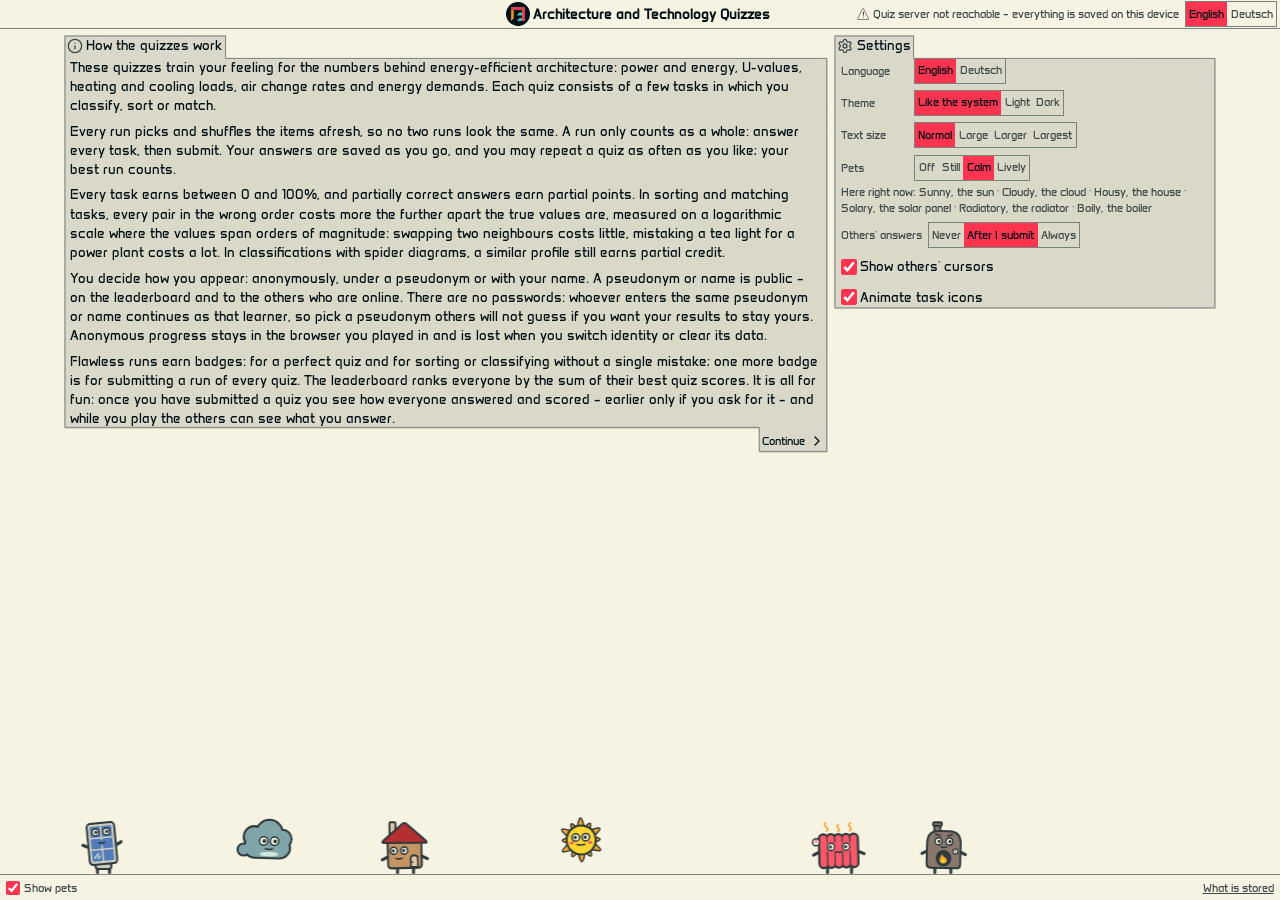
==== index.html @ d773a8d1 "🌱Init Signed-off-by: Ueli Saluz <ueli@semio-tech.com>" ====
<!doctype html>
<html>
  <head>
    <meta charset="UTF-8" />
    <meta http-equiv="Content-Security-Policy" content="default-src 'self'; script-src 'self' 'sha256-Zx+W0Rd1x34Q0LHnan/wAJWz3BfeMVjqAUTT1yMTUJI=' 'sha256-RoMLgoSuvVE8mt0wM0Rqlbum9XyL1vEEgfFR80z8ajc=' 'sha256-71Nrm0GyNB1AhnDi3nNm4kKP03RY2r2+17/lSM3DaT0=' 'sha256-xt7LkpZNmj5pZYSzj4Bg/nbWTX6uIRt5RPcVWFBjqeg='; style-src 'self' 'sha256-bZ4J9a9+5/23IvseoggiL/VdLwwDyRG5Ba9/YakqvYw='; style-src-attr 'unsafe-inline'; img-src 'self' data:; font-src 'self'; connect-src https://semio.iek.uni-hannover.de wss://semio.iek.uni-hannover.de; manifest-src 'self'; object-src 'none'; base-uri 'none'; form-action 'self'" />
    <meta name="viewport" content="width=device-width, initial-scale=1.0" />
    <title>Architecture and Technology Quizzes · Quizze zu Architektur und Technologie</title>
    <meta name="description" lang="en" content="These quizzes train your feeling for the numbers behind energy-efficient architecture: power and energy, U-values, heating and cooling loads, air change rates and energy demands. Each quiz consists of a few tasks in which you classify, sort or match." />
    <meta name="description" lang="de" content="Diese Quizze trainieren dein Gefühl für die Zahlen hinter energieeffizienter Architektur: Leistung und Energie, U-Werte, Heiz- und Kühllasten, Luftwechselraten und Energiebedarfe. Jedes Quiz besteht aus wenigen Aufgaben, in denen du klassifizierst, sortierst oder zuordnest." />
    <meta name="theme-color" media="(prefers-color-scheme: light)" content="#f7f3e3" />
    <meta name="theme-color" media="(prefers-color-scheme: dark)" content="#001117" />
    <link rel="manifest" href="/manifest.webmanifest" />
    <link rel="icon" href="./🛡️favicon.svg" type="image/svg+xml" />
    <link rel="icon" href="./🔖️favicon.ico" sizes="any" />
    <script>(function(){var last="";function sync(){var vv=window.visualViewport;var h=vv&&vv.height>0?vv.height:window.innerHeight;if(!(h>0)||!isFinite(h))return;var px=Math.round(h)+"px";if(px===last)return;last=px;document.documentElement.style.setProperty("--ui-available-height",px)}sync();var vv=window.visualViewport;if(vv&&vv.addEventListener){vv.addEventListener("resize",sync);vv.addEventListener("scroll",sync)}window.addEventListener("resize",sync);window.addEventListener("orientationchange",sync)})();</script>
    <style>html{color-scheme:light dark}html,body,#root{height:var(--ui-available-height,100dvh);margin:0}body{background-color:#f7f3e3;color:#001117}html.dark body{background-color:#001117;color:#f7f3e3}html:not([data-semio-styled]) body{visibility:hidden}</style>
    <script>(function(){var d=document.documentElement,m=window.matchMedia("(prefers-color-scheme: dark)");var a=null;try{var c=JSON.parse(localStorage.getItem("semio.os.config")||"null");var l=c&&c.preferences&&c.preferences["os.config.ui-preferences"];var g=l?JSON.parse(l):null;if(g&&g.version===1&&g.events&&g.events.length){for(var i=0;i<g.events.length;i++){var e=g.events[i];if(e&&e.mutation==="setAppearance")a=e.appearance||null}}}catch(e){}var dark=a==="dark"||(a!=="light"&&m.matches);d.classList.toggle("dark",dark);d.dataset.uiAppearance=dark?"dark":"light";d.style.colorScheme=dark?"dark":"light";if(document.body){document.body.style.colorScheme=dark?"dark":"light";document.body.style.backgroundColor=dark?"#001117":"#f7f3e3";document.body.style.color=dark?"#f7f3e3":"#001117";}})();</script>
    <script>(function(){try{var c=JSON.parse(localStorage.getItem("semio.os.config")||"null");var l=c&&c.preferences&&c.preferences["os.config.ui-preferences"];var g=l?JSON.parse(l):null;if(!g||g.version!==1||!g.events)return;var id=null,themes={};for(var i=0;i<g.events.length;i++){var e=g.events[i];if(!e)continue;if(e.mutation==="setTheme")id=e.themeId||null;if(e.mutation==="setCustomTheme"){if(e.theme)themes[e.themeId]=e.theme;else delete themes[e.themeId]}}var stored=id?themes[id]:null;var t=stored&&stored.config;if(!t||!t.colors)return;var d=document.documentElement;var dark=d.classList.contains("dark");for(var k in t.colors){d.style.setProperty("--color-"+k.replace(/_/g,"-"),t.colors[k])}if(t.spacing)for(var s in t.spacing){d.style.setProperty("--spacing-"+s.replace(/_/g,"-"),t.spacing[s])}d.dataset.uiTheme=id;var appearance=t.appearances&&t.appearances[dark?"dark":"light"];var chrome=appearance&&appearance.chrome;function resolveSimple(ref){return ref&&ref.token&&t.colors[ref.token]?t.colors[ref.token]:undefined}var base=chrome&&resolveSimple(chrome.base);var fg=chrome&&resolveSimple(chrome.foreground);if(document.body){if(base)document.body.style.backgroundColor=base;if(fg)document.body.style.color=fg}}catch(e){}})();</script>
    <script type="module" crossorigin src="/assets/🌐️-BmhnE56i.js"></script>
    <link rel="stylesheet" crossorigin href="/assets/🌐️-BgGlhDGg.css">
  </head>
  <body>
    <div id="root"><div style="display:flex;align-items:center;justify-content:center;height:100%;font:14px system-ui,sans-serif"><span lang="en">Architecture and Technology Quizzes</span> · <span lang="de">Quizze zu Architektur und Technologie</span></div></div>
    <noscript><p lang="en" style="visibility:visible;margin:1em;font:14px system-ui,sans-serif">This site needs JavaScript.</p><p lang="de" style="visibility:visible;margin:1em;font:14px system-ui,sans-serif">Diese Seite braucht JavaScript.</p></noscript>
    <script>(function(){function reveal(){document.documentElement.dataset.semioStyled="ready"}var link=document.getElementById("semio-play-styles");if(link){if(link.sheet)reveal();else link.addEventListener("load",reveal,{once:true})}else{reveal()}setTimeout(reveal,8000)})();</script>
  </body>
</html>
---- assets/🌐️-BgGlhDGg.css ----
@layer properties{@supports (((-webkit-hyphens:none)) and (not (margin-trim:inline))) or ((-moz-orient:inline) and (not (color:rgb(from red r g b)))){:root,:host{--loading-border-duration:1.6s;--waiting-border-duration:3.2s;--introduced-border-duration:1.6s;--celebrate-border-duration:1.2s}*,:before,:after,::backdrop{--tw-translate-x:0;--tw-translate-y:0;--tw-translate-z:0;--tw-rotate-x:initial;--tw-rotate-y:initial;--tw-rotate-z:initial;--tw-skew-x:initial;--tw-skew-y:initial;--tw-scroll-snap-strictness:proximity;--tw-space-y-reverse:0;--tw-space-x-reverse:0;--tw-divide-x-reverse:0;--tw-border-style:solid;--tw-divide-y-reverse:0;--tw-gradient-position:initial;--tw-gradient-from:#0000;--tw-gradient-via:#0000;--tw-gradient-to:#0000;--tw-gradient-stops:initial;--tw-gradient-via-stops:initial;--tw-gradient-from-position:0%;--tw-gradient-via-position:50%;--tw-gradient-to-position:100%;--tw-leading:initial;--tw-font-weight:initial;--tw-tracking:initial;--tw-ordinal:initial;--tw-slashed-zero:initial;--tw-numeric-figure:initial;--tw-numeric-spacing:initial;--tw-numeric-fraction:initial;--tw-shadow:0 0 #0000;--tw-shadow-color:initial;--tw-shadow-alpha:100%;--tw-inset-shadow:0 0 #0000;--tw-inset-shadow-color:initial;--tw-inset-shadow-alpha:100%;--tw-ring-color:initial;--tw-ring-shadow:0 0 #0000;--tw-inset-ring-color:initial;--tw-inset-ring-shadow:0 0 #0000;--tw-ring-inset:initial;--tw-ring-offset-width:0px;--tw-ring-offset-color:#fff;--tw-ring-offset-shadow:0 0 #0000;--tw-outline-style:solid;--tw-blur:initial;--tw-brightness:initial;--tw-contrast:initial;--tw-grayscale:initial;--tw-hue-rotate:initial;--tw-invert:initial;--tw-opacity:initial;--tw-saturate:initial;--tw-sepia:initial;--tw-drop-shadow:initial;--tw-drop-shadow-color:initial;--tw-drop-shadow-alpha:100%;--tw-drop-shadow-size:initial;--tw-backdrop-blur:initial;--tw-backdrop-brightness:initial;--tw-backdrop-contrast:initial;--tw-backdrop-grayscale:initial;--tw-backdrop-hue-rotate:initial;--tw-backdrop-invert:initial;--tw-backdrop-opacity:initial;--tw-backdrop-saturate:initial;--tw-backdrop-sepia:initial;--tw-duration:initial;--tw-ease:initial;--tw-content:"";--loading-border-angle:0deg;--loading-border-pulse-opacity:.55;--loading-border-dashoffset:0;--waiting-border-angle:0deg;--waiting-border-pulse-opacity:.7;--waiting-border-dashoffset:0;--cursor-help:help;--cursor-text:text;--introduced-border-width:1px;--celebrate-border-angle:0deg;--celebrate-border-padding:1px}}}@layer theme{:root,:host{--font-sans:Anta, "Anta Extended", "Anta Math", "Anta Symbols", "Noto Emoji", "Noto Emoji 0", "Noto Emoji 1", "Noto Emoji 2", "Noto Emoji 3", "Noto Emoji 4", "Noto Emoji 5", "Noto Emoji 6", "Noto Emoji 7", "Noto Emoji 8", "Noto Emoji 9", "Noto Emoji 10", "Noto Emoji 11";--font-serif:"Kelly Slab", "Kelly Slab Extended", "Kelly Slab Cyrillic", "Noto Emoji", "Noto Emoji 0", "Noto Emoji 1", "Noto Emoji 2", "Noto Emoji 3", "Noto Emoji 4", "Noto Emoji 5", "Noto Emoji 6", "Noto Emoji 7", "Noto Emoji 8", "Noto Emoji 9", "Noto Emoji 10", "Noto Emoji 11";--font-mono:"Share Tech Mono", "Noto Emoji", "Noto Emoji 0", "Noto Emoji 1", "Noto Emoji 2", "Noto Emoji 3", "Noto Emoji 4", "Noto Emoji 5", "Noto Emoji 6", "Noto Emoji 7", "Noto Emoji 8", "Noto Emoji 9", "Noto Emoji 10", "Noto Emoji 11";--color-gray-300:#334041;--color-gray-400:#555f5d;--color-gray-600:#a2a59d;--color-gray-700:#c4c4b9;--color-white:#fff;--spacing:.25rem;--container-xs:20rem;--container-sm:24rem;--container-md:28rem;--container-lg:32rem;--container-xl:36rem;--container-2xl:42rem;--container-4xl:56rem;--container-5xl:64rem;--container-6xl:72rem;--text-xs:11.2px;--text-sm:12.8px;--text-sm--line-height: 1.5 ;--text-base:14.4px;--font-weight-normal:400;--font-weight-medium:500;--font-weight-semibold:600;--font-weight-bold:700;--tracking-tight:-.025em;--tracking-wide:.025em;--tracking-widest:.1em;--leading-tight:1.25;--leading-normal:1.5;--ease-in:cubic-bezier(.4, 0, 1, 1);--ease-out:cubic-bezier(0, 0, .2, 1);--ease-in-out:cubic-bezier(.4, 0, .2, 1);--animate-spin:spin 1s linear infinite;--animate-pulse:pulse 2s cubic-bezier(.4, 0, .6, 1) infinite;--default-transition-duration:.15s;--default-transition-timing-function:cubic-bezier(.4, 0, .2, 1);--default-font-family:var(--font-sans);--default-mono-font-family:var(--font-mono);--color-primary:#ff344f;--color-secondary:#34d1bf;--color-tertiary:#fa9500;--color-danger:#a60009;--color-warning:#fccf05;--color-info:#dbbea1;--color-success:#7eb77f;--color-diff-added:#00d492;--color-dark:#001117;--color-dark-8-9:#07181d;--color-dark-6-7:#0c1c21;--color-dark-7-9:#1d2b2f;--color-dark-gray:#243235;--color-dark-dark-gray-2:#3e494a;--color-dark-4-7:#606966;--color-dark-5-9:#666e6b;--color-gray:#7b827d;--color-light-5-9:#91968f;--color-light-4-7:#979b94;--color-light-5-7:#c9c8bd;--color-light-gray:#d3d2c5;--color-light-7-9:#dad9cb;--color-light-6-7:#ebe8d9;--color-light-8-9:#f0ecdd;--color-light:#f7f3e3;--spacing-touch:.275rem;--spacing-compact:3.2px;--navbar-height:28.8px;--footer-height:28.8px;--panel-header-height:22.4px;--size-medium:22.4px;--size-small:16px;--gap-standard:3.2px;--padding-standard:3.2px;--panel-inset:3.2px;--tree-row-height:24px;--tree-indent-per-level:10px;--tree-toggle-width:14px;--layout-panel-min:150px;--layout-panel-max:480px;--layout-panel-rail:300px;--layout-engagement-max:448px;--ui-spacing:var(--spacing-compact);--spacing-single:calc(1 * var(--ui-spacing));--spacing-double:calc(2 * var(--ui-spacing));--size-tiny:calc(3 * var(--ui-spacing));--size-workbench:calc(1.5 * var(--size-small));--window-chrome-scroll-clearance:calc(var(--size-medium) + 2 * var(--ui-spacing));--window-content-dead-line:var(--window-chrome-scroll-clearance);--size-large:calc(9 * var(--ui-spacing));--size-huge:calc(11 * var(--ui-spacing));--size-mega:calc(13 * var(--ui-spacing));--size-giga:calc(15 * var(--ui-spacing));--size-xl:calc(10 * var(--ui-spacing));--size-tera:calc(17 * var(--ui-spacing));--size-peta:calc(19 * var(--ui-spacing));--layout-touch-min:2.75rem;--layout-label:calc(30 * var(--ui-spacing));--layout-popover-min:calc(37.5 * var(--ui-spacing));--layout-command-max:calc(93.75 * var(--ui-spacing));--layout-deck-width:60rem;--layout-deck-height:43.75rem;--layout-story-height:25rem;--layout-story-width-sm:37.5rem;--layout-story-width-md:50rem;--layout-story-width-lg:60rem;--layout-floating-menu-sm:calc(68.75 * var(--ui-spacing));--layout-floating-menu-md:calc(87.5 * var(--ui-spacing));--layout-floating-menu-lg:calc(112.5 * var(--ui-spacing));--layout-floating-overlay:calc(131.25 * var(--ui-spacing));--layout-preview-min:4.5rem;--layout-preview-md:5.5rem;--layout-offscreen:-100vw;--stroke-hairline:1px;--stroke-default:calc(2 * var(--stroke-hairline));--stroke-focus:calc(3 * var(--stroke-hairline));--radius-full:0rem;--text-2xs:.6rem;--text-2xs--line-height: 1.5 ;--z-base:0;--z-window:10;--z-pane:20;--z-panel:30;--z-dialog:40;--z-menu:50;--z-navbar:100;--z-modal:1000;--z-tutorial:10000;--glass-saturate:1.45;--level-shade-step:5%;--glass-alpha-step:.12;--glass-blur-step:.5rem;--element-shade-step:6%;--hover-shade-step:12%;--veil-alpha:.4;--veil-blur:.5rem;--scrollbar-size:var(--spacing-double);--color-foreground:var(--foreground);--color-muted-foreground:var(--muted-foreground);--color-active-base:var(--active-base);--color-active-foreground:var(--active-foreground);--color-popover-foreground:var(--border-element-color);--color-border:var(--border-normal-color);--color-emphasized:var(--foreground)}}@layer base{*,:after,:before,::backdrop{box-sizing:border-box;border:0 solid;margin:0;padding:0}::file-selector-button{box-sizing:border-box;border:0 solid;margin:0;padding:0}html,:host{-webkit-text-size-adjust:100%;tab-size:4;line-height:1.5;font-family:var(--default-font-family,-apple-system, BlinkMacSystemFont, "Segoe UI", Roboto, "Helvetica Neue", "Noto Sans", Arial, sans-serif, "Apple Color Emoji", "Segoe UI Emoji", "Segoe UI Symbol", "Noto Color Emoji");font-feature-settings:var(--default-font-feature-settings,normal);font-variation-settings:var(--default-font-variation-settings,normal);-webkit-tap-highlight-color:transparent}hr{height:0;color:inherit;border-top-width:1px}abbr:where([title]){-webkit-text-decoration:underline dotted;text-decoration:underline dotted}h1,h2,h3,h4,h5,h6{font-size:inherit;font-weight:inherit}a{color:inherit;-webkit-text-decoration:inherit;text-decoration:inherit}b,strong{font-weight:bolder}code,kbd,samp,pre{font-family:var(--default-mono-font-family,ui-monospace, SFMono-Regular, Menlo, Monaco, Consolas, "Liberation Mono", "Courier New", monospace);font-feature-settings:var(--default-mono-font-feature-settings,normal);font-variation-settings:var(--default-mono-font-variation-settings,normal);font-size:1em}small{font-size:80%}sub,sup{vertical-align:baseline;font-size:75%;line-height:0;position:relative}sub{bottom:-.25em}sup{top:-.5em}table{text-indent:0;border-color:inherit;border-collapse:collapse}:-moz-focusring:where(:not(iframe)){outline:auto}progress{vertical-align:baseline}summary{display:list-item}ol,ul,menu{list-style:none}img,svg,video,canvas,audio,iframe,embed,object{vertical-align:middle;display:block}img,video{max-width:100%;height:auto}button,input,select,optgroup,textarea{font:inherit;font-feature-settings:inherit;font-variation-settings:inherit;letter-spacing:inherit;color:inherit;opacity:1;background-color:#0000;border-radius:0}::file-selector-button{font:inherit;font-feature-settings:inherit;font-variation-settings:inherit;letter-spacing:inherit;color:inherit;opacity:1;background-color:#0000;border-radius:0}:where(select:is([multiple],[size])) optgroup{font-weight:bolder}:where(select:is([multiple],[size])) optgroup option{padding-inline-start:20px}::file-selector-button{margin-inline-end:4px}::placeholder{opacity:1}@supports (not ((-webkit-appearance:-apple-pay-button))) or (contain-intrinsic-size:1px){::placeholder{color:currentColor}@supports (color:color-mix(in lab,red,red)){::placeholder{color:color-mix(in oklab,currentcolor 50%,transparent)}}}textarea{resize:vertical}::-webkit-search-decoration{-webkit-appearance:none}::-webkit-date-and-time-value{min-height:1lh;text-align:inherit}::-webkit-datetime-edit{display:inline-flex}::-webkit-datetime-edit-fields-wrapper{padding:0}::-webkit-datetime-edit{padding-block:0}::-webkit-datetime-edit-year-field{padding-block:0}::-webkit-datetime-edit-month-field{padding-block:0}::-webkit-datetime-edit-day-field{padding-block:0}::-webkit-datetime-edit-hour-field{padding-block:0}::-webkit-datetime-edit-minute-field{padding-block:0}::-webkit-datetime-edit-second-field{padding-block:0}::-webkit-datetime-edit-millisecond-field{padding-block:0}::-webkit-datetime-edit-meridiem-field{padding-block:0}::-webkit-calendar-picker-indicator{line-height:1}:-moz-ui-invalid{box-shadow:none}button,input:where([type=button],[type=reset],[type=submit]){appearance:button}::file-selector-button{appearance:button}::-webkit-inner-spin-button{height:auto}::-webkit-outer-spin-button{height:auto}[hidden]:where(:not([hidden=until-found])){display:none!important}:root{--spacing-compact:.2rem;--spacing-touch:.275rem;--window:var(--color-light-6-7);--temporary:var(--color-light-4-7);--accent-secondary:var(--color-secondary);--accent-tertiary:var(--color-tertiary);--hover-base:var(--color-gray-700);--hover-window:var(--color-light-gray);--hover-panel:var(--color-gray-600);--element-base:var(--color-gray);--element-window:var(--color-gray);--element-panel:var(--color-dark-5-9);--border-color:var(--border-normal-color);--loading-border-duration:1.6s;--waiting-border-duration:3.2s;--introduced-border-duration:1.6s;--celebrate-border-duration:1.2s;--plaster:var(--color-gray);--plaster-edge:var(--color-foreground);--info-bg:var(--color-light-8-9);--info-foreground:var(--color-dark);--info-border:var(--color-info);--success-bg:var(--color-light-7-9);--success-foreground:var(--color-dark);--success-border:var(--color-success);--warning-bg:var(--color-light-6-7);--warning-foreground:var(--color-dark);--warning-border:var(--color-warning);--destructive-bg:var(--color-light-8-9);--destructive-foreground:var(--color-danger);--destructive-border:var(--color-danger);--scrollbar-thumb:var(--border-color);--scrollbar-thumb-hover:var(--muted-foreground);--color-new:var(--success-border);--color-modified:var(--warning-border);--color-removed:var(--destructive-border);--color-changed-selected:var(--accent);--color-changed-hovered:var(--accent-secondary);--cursor-default:url(/🖼️assets/👆️cursor/🖱️default/☀️light.svg) 0 0, default;--cursor-pointer:url(/🖼️assets/👆️cursor/👆️pointer/☀️light.svg) 0 0, pointer;--cursor-grab:url(/🖼️assets/👆️cursor/✋️grab/☀️light.svg) 0 0, grab;--cursor-grabbing:url(/🖼️assets/👆️cursor/✊️grabbing/☀️light.svg) 0 0, grabbing;--cursor-ew-resize:url(/🖼️assets/👆️cursor/↔️ew-resize/☀️light.svg) 16 2, ew-resize;--cursor-col-resize:url(/🖼️assets/👆️cursor/↔️ew-resize/☀️light.svg) 16 2, col-resize;--cursor-ns-resize:url(/🖼️assets/👆️cursor/↕️ns-resize/☀️light.svg) 2 16, ns-resize;--cursor-nesw-resize:url(/🖼️assets/👆️cursor/↗️nesw-resize/🌙️dark.svg) 16 16, nesw-resize;--cursor-nwse-resize:url(/🖼️assets/👆️cursor/↘️nwse-resize/☀️light.svg) 16 16, nwse-resize;--cursor-move:url(/🖼️assets/👆️cursor/🧭️move/✏️light-source.svg) 16 16, move;--cursor-crosshair:url(/🖼️assets/👆️cursor/🎯️crosshair/☀️light.svg) 0 0, crosshair;--cursor-crosshair-centered:url(/🖼️assets/👆️cursor/🎯️crosshair/☀️light.svg) 16 16, crosshair;--cursor-selectable:url(/🖼️assets/👆️cursor/☑️selectable/☀️light.svg) 0 0, pointer;--cursor-foldable:url(/🖼️assets/👆️cursor/🪭️foldable/☀️light.svg) 0 0, pointer;--cursor-help:help;--cursor-not-allowed:url(/🖼️assets/👆️cursor/🚫️not-allowed/☀️light.svg) 0 0, not-allowed;--cursor-text:text;--cursor-ghost-default:url(/🖼️assets/👆️cursor/🖱️default/☀️light.svg);--cursor-ghost-pointer:url(/🖼️assets/👆️cursor/👆️pointer/☀️light.svg);--cursor-ghost-grab:url(/🖼️assets/👆️cursor/✋️grab/☀️light.svg);--cursor-ghost-grabbing:url(/🖼️assets/👆️cursor/✊️grabbing/☀️light.svg);--cursor-ghost-crosshair:url(/🖼️assets/👆️cursor/🎯️crosshair/☀️light.svg);--cursor-ghost-move:url(/🖼️assets/👆️cursor/🧭️move/✏️light-source.svg)}:root *{cursor:var(--cursor-default)}:root ::selection{background-color:var(--accent);color:var(--border-emphasized-color)}:root html,:root *{scrollbar-width:thin;scrollbar-color:transparent transparent}@supports not selector(::-webkit-scrollbar){:root :hover{scrollbar-color:var(--scrollbar-thumb) transparent}}:root ::-webkit-scrollbar{width:var(--scrollbar-size);height:var(--scrollbar-size)}:root ::-webkit-scrollbar-track{background:0 0}:root ::-webkit-scrollbar-thumb{background-color:#0000;border-radius:0;transition:background-color .12s}:root :hover::-webkit-scrollbar-thumb{background-color:var(--scrollbar-thumb)}:root ::-webkit-scrollbar-thumb:hover{background-color:var(--scrollbar-thumb-hover)}:root ::-webkit-scrollbar-thumb:active{background-color:var(--scrollbar-thumb-hover)}:root ::-webkit-scrollbar-corner{background:0 0}:root .ui-scrollbar-hidden{scrollbar-width:none}:root .ui-scrollbar-hidden::-webkit-scrollbar{display:none}:root [data-slot=scroll-area-scrollbar]{background:0 0}:root [data-slot=scroll-area-scrollbar][data-orientation=vertical]{width:var(--scrollbar-size)}:root [data-slot=scroll-area-scrollbar][data-orientation=horizontal]{height:var(--scrollbar-size)}:root [data-slot=scroll-area-thumb]{background-color:var(--scrollbar-thumb);opacity:0;border-radius:0;transition:opacity .12s,background-color .12s}:root [data-slot=scroll-area-scrollbar]:hover [data-slot=scroll-area-thumb]{opacity:1}:root [data-slot=scroll-area-thumb]:hover{background-color:var(--scrollbar-thumb-hover)}:root body.cursor-selectable,:root body.cursor-selectable *{cursor:var(--cursor-selectable)!important}:root .cursor-default,:root [style*="cursor: default"],:root [style*="cursor:default"],:root [class*=cursor-default],:root [class*="before:cursor-default"]:before,:root [class*="after:cursor-default"]:after{cursor:var(--cursor-default)!important}:root .cursor-pointer,:root [style*="cursor: pointer"],:root [style*="cursor:pointer"],:root [class*=cursor-pointer],:root [class*="before:cursor-pointer"]:before,:root [class*="after:cursor-pointer"]:after{cursor:var(--cursor-pointer)!important}:root .cursor-selectable,:root [style*="cursor: selectable"],:root [style*="cursor:selectable"],:root [class*=cursor-selectable],:root [class*="before:cursor-selectable"]:before,:root [class*="after:cursor-selectable"]:after{cursor:var(--cursor-selectable)!important}:root .cursor-foldable,:root [style*="cursor: foldable"],:root [style*="cursor:foldable"],:root [class*=cursor-foldable],:root [class*="before:cursor-foldable"]:before,:root [class*="after:cursor-foldable"]:after{cursor:var(--cursor-foldable)!important}:root .cursor-grab,:root [style*="cursor: grab"],:root [style*="cursor:grab"],:root [class*=cursor-grab],:root [class*="before:cursor-grab"]:before,:root [class*="after:cursor-grab"]:after{cursor:var(--cursor-grab)!important}:root .cursor-grabbing,:root [style*="cursor: grabbing"],:root [style*="cursor:grabbing"],:root [class*=cursor-grabbing],:root [class*="before:cursor-grabbing"]:before,:root [class*="after:cursor-grabbing"]:after{cursor:var(--cursor-grabbing)!important}:root .cursor-ew-resize,:root .cursor-w-resize,:root .cursor-e-resize,:root [style*="cursor: ew-resize"],:root [style*="cursor:ew-resize"],:root [style*="cursor: w-resize"],:root [style*="cursor:w-resize"],:root [style*="cursor: e-resize"],:root [style*="cursor:e-resize"],:root [class*=cursor-ew-resize],:root [class*=cursor-w-resize],:root [class*=cursor-e-resize],:root [class*="before:cursor-ew-resize"]:before,:root [class*="before:cursor-w-resize"]:before,:root [class*="before:cursor-e-resize"]:before,:root [class*="after:cursor-ew-resize"]:after,:root [class*="after:cursor-w-resize"]:after,:root [class*="after:cursor-e-resize"]:after{cursor:var(--cursor-ew-resize)!important}:root .cursor-col-resize,:root [style*="cursor: col-resize"],:root [style*="cursor:col-resize"],:root [class*=cursor-col-resize],:root [class*="before:cursor-col-resize"]:before,:root [class*="after:cursor-col-resize"]:after{cursor:var(--cursor-col-resize)!important}:root .cursor-ns-resize,:root .cursor-n-resize,:root .cursor-s-resize,:root .cursor-row-resize,:root [style*="cursor: ns-resize"],:root [style*="cursor:ns-resize"],:root [style*="cursor: n-resize"],:root [style*="cursor:n-resize"],:root [style*="cursor: s-resize"],:root [style*="cursor:s-resize"],:root [style*="cursor: row-resize"],:root [style*="cursor:row-resize"],:root [class*=cursor-ns-resize],:root [class*=cursor-n-resize],:root [class*=cursor-s-resize],:root [class*=cursor-row-resize],:root [class*="before:cursor-ns-resize"]:before,:root [class*="before:cursor-n-resize"]:before,:root [class*="before:cursor-s-resize"]:before,:root [class*="before:cursor-row-resize"]:before,:root [class*="after:cursor-ns-resize"]:after,:root [class*="after:cursor-n-resize"]:after,:root [class*="after:cursor-s-resize"]:after,:root [class*="after:cursor-row-resize"]:after{cursor:var(--cursor-ns-resize)!important}:root .cursor-nesw-resize,:root .cursor-ne-resize,:root .cursor-sw-resize,:root [style*="cursor: nesw-resize"],:root [style*="cursor:nesw-resize"],:root [style*="cursor: ne-resize"],:root [style*="cursor:ne-resize"],:root [style*="cursor: sw-resize"],:root [style*="cursor:sw-resize"],:root [class*=cursor-nesw-resize],:root [class*=cursor-ne-resize],:root [class*=cursor-sw-resize],:root [class*="before:cursor-nesw-resize"]:before,:root [class*="before:cursor-ne-resize"]:before,:root [class*="before:cursor-sw-resize"]:before,:root [class*="after:cursor-nesw-resize"]:after,:root [class*="after:cursor-ne-resize"]:after,:root [class*="after:cursor-sw-resize"]:after{cursor:var(--cursor-nesw-resize)!important}:root .cursor-nwse-resize,:root .cursor-nw-resize,:root .cursor-se-resize,:root [style*="cursor: nwse-resize"],:root [style*="cursor:nwse-resize"],:root [style*="cursor: nw-resize"],:root [style*="cursor:nw-resize"],:root [style*="cursor: se-resize"],:root [style*="cursor:se-resize"],:root [class*=cursor-nwse-resize],:root [class*=cursor-nw-resize],:root [class*=cursor-se-resize],:root [class*="before:cursor-nwse-resize"]:before,:root [class*="before:cursor-nw-resize"]:before,:root [class*="before:cursor-se-resize"]:before,:root [class*="after:cursor-nwse-resize"]:after,:root [class*="after:cursor-nw-resize"]:after,:root [class*="after:cursor-se-resize"]:after{cursor:var(--cursor-nwse-resize)!important}:root .cursor-move,:root [style*="cursor: move"],:root [style*="cursor:move"],:root [class*=cursor-move],:root [class*="before:cursor-move"]:before,:root [class*="after:cursor-move"]:after{cursor:var(--cursor-move)!important}:root .cursor-crosshair,:root [style*="cursor: crosshair"],:root [style*="cursor:crosshair"],:root [class*=cursor-crosshair],:root [class*="before:cursor-crosshair"]:before,:root [class*="after:cursor-crosshair"]:after{cursor:var(--cursor-crosshair)!important}:root .cursor-not-allowed,:root [class~=cursor-not-allowed],:root [style*="cursor: not-allowed"],:root [style*="cursor:not-allowed"],:root [class*=cursor-not-allowed]:is(:disabled,[aria-disabled=true],[data-disabled=true]){cursor:var(--cursor-not-allowed)!important}:root .cursor-help,:root [style*="cursor: help"],:root [style*="cursor:help"],:root [class*=cursor-help],:root [class*="before:cursor-help"]:before,:root [class*="after:cursor-help"]:after{cursor:var(--cursor-help)!important}:root .cursor-text,:root [style*="cursor: text"],:root [style*="cursor:text"],:root [class*=cursor-text],:root [class*="before:cursor-text"]:after{cursor:var(--cursor-text)!important}:root .react-flow__node:not(.cursor-pointer):not(.cursor-foldable):not(.cursor-grab):not(.cursor-grabbing):not(.cursor-move):not(.cursor-crosshair):not(.cursor-not-allowed):not(.cursor-help):not(.cursor-text),:root .react-flow__node:has([data-kit-node]),:root .react-flow__node:has([data-kit-node]) *{cursor:var(--cursor-selectable)!important}:root .react-flow__edge{cursor:var(--cursor-pointer)!important}:root .react-flow__pane.draggable{cursor:var(--cursor-grab)!important}:root .react-flow__pane.dragging{cursor:var(--cursor-grabbing)!important}:root .react-flow__handle.connectionindicator{cursor:var(--cursor-crosshair-centered)!important}:root .temp .react-flow__edge-path{stroke:var(--color-primary);stroke-dasharray:5 5}:root .react-flow__handle.connectionindicator,:root .react-flow__handle.connectionindicator:hover{cursor:var(--cursor-crosshair-centered)!important}:root .react-flow__viewport-portal{pointer-events:none!important}:root [data-slot=popover-trigger]{cursor:var(--cursor-pointer)!important}:root [data-slot=resizable-handle][data-panel-group-direction=horizontal],:root [data-slot=resizable-handle][data-panel-group-direction=horizontal]:before,:root [data-slot=resizable-handle][data-panel-group-direction=horizontal]:after{cursor:var(--cursor-ew-resize)!important}:root [data-slot=resizable-handle][data-panel-group-direction=vertical],:root [data-slot=resizable-handle][data-panel-group-direction=vertical]:before,:root [data-slot=resizable-handle][data-panel-group-direction=vertical]:after{cursor:var(--cursor-ns-resize)!important}:root [data-slot=resizable-handle][data-resize-orientation=horizontal]{cursor:var(--cursor-ew-resize)!important}:root [data-slot=resizable-handle][data-resize-orientation=vertical]{cursor:var(--cursor-ns-resize)!important}:root [data-slot=resizable-corner]{touch-action:none;cursor:var(--cursor-move)!important}:root [data-slot=resizable-handle]:has([data-slot=resizable-corner]:hover){cursor:var(--cursor-move)!important}:root [role=button]:not(.cursor-selectable):not(.cursor-foldable):not(.cursor-grab):not(.cursor-grabbing):not(.cursor-move):not(.cursor-crosshair):not(.cursor-not-allowed):not(.cursor-help):not(.cursor-text),:root [role=link]:not(.cursor-selectable):not(.cursor-foldable):not(.cursor-grab):not(.cursor-grabbing):not(.cursor-move):not(.cursor-crosshair):not(.cursor-not-allowed):not(.cursor-help):not(.cursor-text),:root a:not(.cursor-selectable):not(.cursor-foldable):not(.cursor-grab):not(.cursor-grabbing):not(.cursor-move):not(.cursor-crosshair):not(.cursor-not-allowed):not(.cursor-help):not(.cursor-text),:root button:not(.cursor-selectable):not(.cursor-foldable):not(.cursor-grab):not(.cursor-grabbing):not(.cursor-move):not(.cursor-crosshair):not(.cursor-not-allowed):not(.cursor-help):not(.cursor-text),:root [data-slot=breadcrumb-separator][class*=cursor-pointer]{cursor:var(--cursor-pointer)!important}.prose{--tw-prose-body:var(--foreground);--tw-prose-headings:var(--foreground);--tw-prose-lead:var(--muted-foreground);--tw-prose-links:var(--accent);--tw-prose-bold:var(--foreground);--tw-prose-counters:var(--muted-foreground);--tw-prose-bullets:var(--primary);--tw-prose-hr:var(--border-color);--tw-prose-quotes:var(--foreground);--tw-prose-quote-borders:var(--border-color);--tw-prose-code:var(--foreground);--tw-prose-pre-bg:var(--muted);--tw-prose-th-borders:var(--border-color);--tw-prose-td-borders:var(--border-color)}.prose a{color:var(--accent)}.prose a:hover{color:var(--hover-base)}.prose code{background-color:var(--muted)}.prose pre code{background-color:#0000}.prose blockquote{border:var(--stroke-hairline) solid var(--border-color);padding:var(--ui-spacing);border-radius:0}}@layer components;@layer utilities{.border-loading{position:relative}.border-loading:after{content:"";z-index:1;pointer-events:none;border-radius:inherit;padding:var(--stroke-hairline);opacity:var(--loading-border-pulse-opacity);animation:loading-border-spin var(--loading-border-duration) linear infinite,loading-border-pulse var(--loading-border-duration) ease-in-out infinite;background:conic-gradient(from var(--loading-border-angle),transparent,var(--loading-border-color,var(--border-normal-color))),conic-gradient(var(--loading-border-color,var(--border-normal-color)) 0 360deg);position:absolute;inset:0}@supports (color:color-mix(in lab,red,red)){.border-loading:after{background:conic-gradient(from var(--loading-border-angle),transparent,var(--loading-border-color,var(--border-normal-color))),conic-gradient(color-mix(in oklab,var(--loading-border-color,var(--border-normal-color)) 20%,transparent) 0 360deg)}}.border-loading:after{-webkit-mask-image:linear-gradient(#000 0 0),linear-gradient(#000 0 0);mask-image:linear-gradient(#000 0 0),linear-gradient(#000 0 0);-webkit-mask-position:0 0,0 0;mask-position:0 0,0 0;-webkit-mask-size:auto,auto;mask-size:auto,auto;-webkit-mask-repeat:repeat,repeat;mask-repeat:repeat,repeat;-webkit-mask-clip:content-box,border-box;mask-clip:content-box,border-box;-webkit-mask-origin:content-box,border-box;mask-origin:content-box,border-box;-webkit-mask-composite:xor;mask-composite:exclude;-webkit-mask-source-type:auto,auto;mask-mode:match-source,match-source}@media(prefers-reduced-motion:reduce){.border-loading:after{opacity:1;animation:none}}.border-waiting{position:relative}.border-waiting:after{content:"";z-index:1;pointer-events:none;border-radius:inherit;padding:var(--stroke-hairline);opacity:var(--waiting-border-pulse-opacity);animation:waiting-border-spin var(--waiting-border-duration) linear infinite,waiting-border-pulse var(--waiting-border-duration) ease-in-out infinite;background:repeating-conic-gradient(from var(--waiting-border-angle),var(--waiting-border-color,var(--border-normal-color)) 0deg 18deg,transparent 18deg 30deg),conic-gradient(var(--waiting-border-color,var(--border-normal-color)) 0 360deg);position:absolute;inset:0}@supports (color:color-mix(in lab,red,red)){.border-waiting:after{background:repeating-conic-gradient(from var(--waiting-border-angle),var(--waiting-border-color,var(--border-normal-color)) 0deg 18deg,transparent 18deg 30deg),conic-gradient(color-mix(in oklab,var(--waiting-border-color,var(--border-normal-color)) 20%,transparent) 0 360deg)}}.border-waiting:after{-webkit-mask-image:linear-gradient(#000 0 0),linear-gradient(#000 0 0);mask-image:linear-gradient(#000 0 0),linear-gradient(#000 0 0);-webkit-mask-position:0 0,0 0;mask-position:0 0,0 0;-webkit-mask-size:auto,auto;mask-size:auto,auto;-webkit-mask-repeat:repeat,repeat;mask-repeat:repeat,repeat;-webkit-mask-clip:content-box,border-box;mask-clip:content-box,border-box;-webkit-mask-origin:content-box,border-box;mask-origin:content-box,border-box;-webkit-mask-composite:xor;mask-composite:exclude;-webkit-mask-source-type:auto,auto;mask-mode:match-source,match-source}@media(prefers-reduced-motion:reduce){.border-waiting:after{opacity:1;animation:none}}.pointer-events-auto{pointer-events:auto}.pointer-events-none{pointer-events:none}.\!visible{visibility:visible!important}.collapse{visibility:collapse}.invisible{visibility:hidden}.visible{visibility:visible}.sr-only{clip-path:inset(50%);white-space:nowrap;border-width:0;width:1px;height:1px;margin:-1px;padding:0;position:absolute;overflow:hidden}.absolute{position:absolute}.fixed{position:fixed}.relative{position:relative}.static{position:static}.sticky{position:sticky}.inset-0{inset:0}.inset-2{inset:calc(var(--spacing) * 2)}.inset-4{inset:calc(var(--spacing) * 4)}.inset-x-0{inset-inline:0}.inset-y-0{inset-block:0}.start-0{inset-inline-start:calc(var(--spacing) * 0)}.end-2{inset-inline-end:calc(var(--spacing) * 2)}.-top-0\.5{top:calc(var(--spacing) * -.5)}.top-0{top:0}.top-1{top:var(--spacing)}.top-1\/2{top:50%}.top-20{top:calc(var(--spacing) * 20)}.top-36{top:calc(var(--spacing) * 36)}.top-\[50\%\]{top:50%}.top-double{top:calc(2 * var(--ui-spacing))}.-right-0\.5{right:calc(var(--spacing) * -.5)}.-right-px{right:-1px}.right-0{right:0}.right-1{right:var(--spacing)}.right-4{right:calc(var(--spacing) * 4)}.right-double{right:calc(2 * var(--ui-spacing))}.-bottom-0\.5{bottom:calc(var(--spacing) * -.5)}.-bottom-px{bottom:-1px}.bottom-0{bottom:0}.bottom-1{bottom:var(--spacing)}.bottom-2{bottom:calc(var(--spacing) * 2)}.bottom-double{bottom:calc(2 * var(--ui-spacing))}.left-0{left:0}.left-1\/2{left:50%}.left-3{left:calc(var(--spacing) * 3)}.left-28{left:calc(var(--spacing) * 28)}.left-48{left:calc(var(--spacing) * 48)}.left-68{left:calc(var(--spacing) * 68)}.left-\[50\%\]{left:50%}.left-double{left:calc(2 * var(--ui-spacing))}.left-offscreen{left:var(--layout-offscreen)}.isolate{isolation:isolate}.z-0{z-index:0}.z-10{z-index:10}.z-20{z-index:20}.z-30{z-index:30}.z-40{z-index:40}.z-50{z-index:50}.z-\[1\]{z-index:1}.z-\[2\]{z-index:2}.z-\[31\]{z-index:31}.z-\[40\]{z-index:40}.z-\[9999\]{z-index:9999}.z-base{z-index:var(--z-base)}.z-dialog{z-index:var(--z-dialog)}.z-menu{z-index:var(--z-menu)}.z-navbar{z-index:var(--z-navbar)}.z-pane{z-index:var(--z-pane)}.z-panel{z-index:var(--z-panel)}.z-tutorial{z-index:var(--z-tutorial)}.z-window{z-index:var(--z-window)}.col-1{grid-column:1}.col-span-3{grid-column:span 3/span 3}.col-start-1{grid-column-start:1}.col-start-2{grid-column-start:2}.col-start-3{grid-column-start:3}.row-1{grid-row:1}.row-2{grid-row:2}.row-3{grid-row:3}.row-6{grid-row:6}.row-7{grid-row:7}.row-9{grid-row:9}.row-start-1{grid-row-start:1}.container{width:100%}@media(min-width:40rem){.container{max-width:40rem}}@media(min-width:48rem){.container{max-width:48rem}}@media(min-width:64rem){.container{max-width:64rem}}@media(min-width:80rem){.container{max-width:80rem}}@media(min-width:96rem){.container{max-width:96rem}}.\!m-0{margin:0!important}.m-0{margin:0}.m-double{margin:var(--spacing-double);margin:calc(2 * var(--ui-spacing))}.-mx-single{margin-inline:calc(calc(1 * var(--ui-spacing)) * -1)}.mx-auto{margin-inline:auto}.my-auto{margin-block:auto}.my-single{margin-block:calc(1 * var(--ui-spacing))}.ms-auto{margin-inline-start:auto}.ms-single{margin-inline-start:calc(1 * var(--ui-spacing))}.prose{color:var(--tw-prose-body);max-width:65ch}.prose :where(p):not(:where([class~=not-prose],[class~=not-prose] *)){margin-top:1.25em;margin-bottom:1.25em}.prose :where([class~=lead]):not(:where([class~=not-prose],[class~=not-prose] *)){color:var(--tw-prose-lead);margin-top:1.2em;margin-bottom:1.2em;font-size:1.25em;line-height:1.6}.prose :where(a):not(:where([class~=not-prose],[class~=not-prose] *)){color:var(--tw-prose-links);font-weight:500;text-decoration:underline}.prose :where(strong):not(:where([class~=not-prose],[class~=not-prose] *)){color:var(--tw-prose-bold);font-weight:600}.prose :where(a strong):not(:where([class~=not-prose],[class~=not-prose] *)),.prose :where(blockquote strong):not(:where([class~=not-prose],[class~=not-prose] *)),.prose :where(thead th strong):not(:where([class~=not-prose],[class~=not-prose] *)){color:inherit}.prose :where(ol):not(:where([class~=not-prose],[class~=not-prose] *)){margin-top:1.25em;margin-bottom:1.25em;padding-inline-start:1.625em;list-style-type:decimal}.prose :where(ol[type=A]):not(:where([class~=not-prose],[class~=not-prose] *)){list-style-type:upper-alpha}.prose :where(ol[type=a]):not(:where([class~=not-prose],[class~=not-prose] *)){list-style-type:lower-alpha}.prose :where(ol[type=A s]):not(:where([class~=not-prose],[class~=not-prose] *)){list-style-type:upper-alpha}.prose :where(ol[type=a s]):not(:where([class~=not-prose],[class~=not-prose] *)){list-style-type:lower-alpha}.prose :where(ol[type=I]):not(:where([class~=not-prose],[class~=not-prose] *)){list-style-type:upper-roman}.prose :where(ol[type=i]):not(:where([class~=not-prose],[class~=not-prose] *)){list-style-type:lower-roman}.prose :where(ol[type=I s]):not(:where([class~=not-prose],[class~=not-prose] *)){list-style-type:upper-roman}.prose :where(ol[type=i s]):not(:where([class~=not-prose],[class~=not-prose] *)){list-style-type:lower-roman}.prose :where(ol[type="1"]):not(:where([class~=not-prose],[class~=not-prose] *)){list-style-type:decimal}.prose :where(ul):not(:where([class~=not-prose],[class~=not-prose] *)){margin-top:1.25em;margin-bottom:1.25em;padding-inline-start:1.625em;list-style-type:disc}.prose :where(ol>li):not(:where([class~=not-prose],[class~=not-prose] *))::marker{color:var(--tw-prose-counters);font-weight:400}.prose :where(ul>li):not(:where([class~=not-prose],[class~=not-prose] *))::marker{color:var(--tw-prose-bullets)}.prose :where(dt):not(:where([class~=not-prose],[class~=not-prose] *)){color:var(--tw-prose-headings);margin-top:1.25em;font-weight:600}.prose :where(hr):not(:where([class~=not-prose],[class~=not-prose] *)){border-color:var(--tw-prose-hr);border-top-width:1px;margin-top:3em;margin-bottom:3em}.prose :where(blockquote):not(:where([class~=not-prose],[class~=not-prose] *)){color:var(--tw-prose-quotes);border-inline-start-width:.25rem;border-inline-start-color:var(--tw-prose-quote-borders);quotes:"“""”""‘""’";margin-top:1.6em;margin-bottom:1.6em;padding-inline-start:1em;font-style:italic;font-weight:500}.prose :where(blockquote p:first-of-type):not(:where([class~=not-prose],[class~=not-prose] *)):before{content:open-quote}.prose :where(blockquote p:last-of-type):not(:where([class~=not-prose],[class~=not-prose] *)):after{content:close-quote}.prose :where(h1):not(:where([class~=not-prose],[class~=not-prose] *)){color:var(--tw-prose-headings);margin-top:0;margin-bottom:.888889em;font-size:2.25em;font-weight:800;line-height:1.11111}.prose :where(h1 strong):not(:where([class~=not-prose],[class~=not-prose] *)){color:inherit;font-weight:900}.prose :where(h2):not(:where([class~=not-prose],[class~=not-prose] *)){color:var(--tw-prose-headings);margin-top:2em;margin-bottom:1em;font-size:1.5em;font-weight:700;line-height:1.33333}.prose :where(h2 strong):not(:where([class~=not-prose],[class~=not-prose] *)){color:inherit;font-weight:800}.prose :where(h3):not(:where([class~=not-prose],[class~=not-prose] *)){color:var(--tw-prose-headings);margin-top:1.6em;margin-bottom:.6em;font-size:1.25em;font-weight:600;line-height:1.6}.prose :where(h3 strong):not(:where([class~=not-prose],[class~=not-prose] *)){color:inherit;font-weight:700}.prose :where(h4):not(:where([class~=not-prose],[class~=not-prose] *)){color:var(--tw-prose-headings);margin-top:1.5em;margin-bottom:.5em;font-weight:600;line-height:1.5}.prose :where(h4 strong):not(:where([class~=not-prose],[class~=not-prose] *)){color:inherit;font-weight:700}.prose :where(img):not(:where([class~=not-prose],[class~=not-prose] *)){margin-top:2em;margin-bottom:2em}.prose :where(picture):not(:where([class~=not-prose],[class~=not-prose] *)){margin-top:2em;margin-bottom:2em;display:block}.prose :where(video):not(:where([class~=not-prose],[class~=not-prose] *)){margin-top:2em;margin-bottom:2em}.prose :where(kbd):not(:where([class~=not-prose],[class~=not-prose] *)){color:var(--tw-prose-kbd);box-shadow:0 0 0 1px var(--tw-prose-kbd-shadows),0 3px 0 var(--tw-prose-kbd-shadows);padding-top:.1875em;padding-inline-end:.375em;padding-bottom:.1875em;border-radius:.3125rem;padding-inline-start:.375em;font-family:inherit;font-size:.875em;font-weight:500}.prose :where(code):not(:where([class~=not-prose],[class~=not-prose] *)){color:var(--tw-prose-code);font-size:.875em;font-weight:600}.prose :where(code):not(:where([class~=not-prose],[class~=not-prose] *)):before,.prose :where(code):not(:where([class~=not-prose],[class~=not-prose] *)):after{content:"`"}.prose :where(a code):not(:where([class~=not-prose],[class~=not-prose] *)),.prose :where(h1 code):not(:where([class~=not-prose],[class~=not-prose] *)){color:inherit}.prose :where(h2 code):not(:where([class~=not-prose],[class~=not-prose] *)){color:inherit;font-size:.875em}.prose :where(h3 code):not(:where([class~=not-prose],[class~=not-prose] *)){color:inherit;font-size:.9em}.prose :where(h4 code):not(:where([class~=not-prose],[class~=not-prose] *)),.prose :where(blockquote code):not(:where([class~=not-prose],[class~=not-prose] *)),.prose :where(thead th code):not(:where([class~=not-prose],[class~=not-prose] *)){color:inherit}.prose :where(pre):not(:where([class~=not-prose],[class~=not-prose] *)){color:var(--tw-prose-pre-code);background-color:var(--tw-prose-pre-bg);padding-top:.857143em;padding-inline-end:1.14286em;padding-bottom:.857143em;border-radius:.375rem;margin-top:1.71429em;margin-bottom:1.71429em;padding-inline-start:1.14286em;font-size:.875em;font-weight:400;line-height:1.71429;overflow-x:auto}.prose :where(pre code):not(:where([class~=not-prose],[class~=not-prose] *)){font-weight:inherit;color:inherit;font-size:inherit;font-family:inherit;line-height:inherit;background-color:#0000;border-width:0;border-radius:0;padding:0}.prose :where(pre code):not(:where([class~=not-prose],[class~=not-prose] *)):before,.prose :where(pre code):not(:where([class~=not-prose],[class~=not-prose] *)):after{content:none}.prose :where(table):not(:where([class~=not-prose],[class~=not-prose] *)){table-layout:auto;width:100%;margin-top:2em;margin-bottom:2em;font-size:.875em;line-height:1.71429}.prose :where(thead):not(:where([class~=not-prose],[class~=not-prose] *)){border-bottom-width:1px;border-bottom-color:var(--tw-prose-th-borders)}.prose :where(thead th):not(:where([class~=not-prose],[class~=not-prose] *)){color:var(--tw-prose-headings);vertical-align:bottom;padding-inline-end:.571429em;padding-bottom:.571429em;padding-inline-start:.571429em;font-weight:600}.prose :where(tbody tr):not(:where([class~=not-prose],[class~=not-prose] *)){border-bottom-width:1px;border-bottom-color:var(--tw-prose-td-borders)}.prose :where(tbody tr:last-child):not(:where([class~=not-prose],[class~=not-prose] *)){border-bottom-width:0}.prose :where(tbody td):not(:where([class~=not-prose],[class~=not-prose] *)){vertical-align:baseline}.prose :where(tfoot):not(:where([class~=not-prose],[class~=not-prose] *)){border-top-width:1px;border-top-color:var(--tw-prose-th-borders)}.prose :where(tfoot td):not(:where([class~=not-prose],[class~=not-prose] *)){vertical-align:top}.prose :where(th,td):not(:where([class~=not-prose],[class~=not-prose] *)){text-align:start}.prose :where(figure>*):not(:where([class~=not-prose],[class~=not-prose] *)){margin-top:0;margin-bottom:0}.prose :where(figcaption):not(:where([class~=not-prose],[class~=not-prose] *)){color:var(--tw-prose-captions);margin-top:.857143em;font-size:.875em;line-height:1.42857}.prose{--tw-prose-body:oklch(37.3% .034 259.733);--tw-prose-headings:oklch(21% .034 264.665);--tw-prose-lead:oklch(44.6% .03 256.802);--tw-prose-links:oklch(21% .034 264.665);--tw-prose-bold:oklch(21% .034 264.665);--tw-prose-counters:oklch(55.1% .027 264.364);--tw-prose-bullets:oklch(87.2% .01 258.338);--tw-prose-hr:oklch(92.8% .006 264.531);--tw-prose-quotes:oklch(21% .034 264.665);--tw-prose-quote-borders:oklch(92.8% .006 264.531);--tw-prose-captions:oklch(55.1% .027 264.364);--tw-prose-kbd:oklch(21% .034 264.665);--tw-prose-kbd-shadows:oklab(21% -.00316127 -.0338527/.1);--tw-prose-code:oklch(21% .034 264.665);--tw-prose-pre-code:oklch(92.8% .006 264.531);--tw-prose-pre-bg:oklch(27.8% .033 256.848);--tw-prose-th-borders:oklch(87.2% .01 258.338);--tw-prose-td-borders:oklch(92.8% .006 264.531);--tw-prose-invert-body:oklch(87.2% .01 258.338);--tw-prose-invert-headings:#fff;--tw-prose-invert-lead:oklch(70.7% .022 261.325);--tw-prose-invert-links:#fff;--tw-prose-invert-bold:#fff;--tw-prose-invert-counters:oklch(70.7% .022 261.325);--tw-prose-invert-bullets:oklch(44.6% .03 256.802);--tw-prose-invert-hr:oklch(37.3% .034 259.733);--tw-prose-invert-quotes:oklch(96.7% .003 264.542);--tw-prose-invert-quote-borders:oklch(37.3% .034 259.733);--tw-prose-invert-captions:oklch(70.7% .022 261.325);--tw-prose-invert-kbd:#fff;--tw-prose-invert-kbd-shadows:#ffffff1a;--tw-prose-invert-code:#fff;--tw-prose-invert-pre-code:oklch(87.2% .01 258.338);--tw-prose-invert-pre-bg:#00000080;--tw-prose-invert-th-borders:oklch(44.6% .03 256.802);--tw-prose-invert-td-borders:oklch(37.3% .034 259.733);font-size:1rem;line-height:1.75}.prose :where(picture>img):not(:where([class~=not-prose],[class~=not-prose] *)){margin-top:0;margin-bottom:0}.prose :where(li):not(:where([class~=not-prose],[class~=not-prose] *)){margin-top:.5em;margin-bottom:.5em}.prose :where(ol>li):not(:where([class~=not-prose],[class~=not-prose] *)),.prose :where(ul>li):not(:where([class~=not-prose],[class~=not-prose] *)){padding-inline-start:.375em}.prose :where(.prose>ul>li p):not(:where([class~=not-prose],[class~=not-prose] *)){margin-top:.75em;margin-bottom:.75em}.prose :where(.prose>ul>li>p:first-child):not(:where([class~=not-prose],[class~=not-prose] *)){margin-top:1.25em}.prose :where(.prose>ul>li>p:last-child):not(:where([class~=not-prose],[class~=not-prose] *)){margin-bottom:1.25em}.prose :where(.prose>ol>li>p:first-child):not(:where([class~=not-prose],[class~=not-prose] *)){margin-top:1.25em}.prose :where(.prose>ol>li>p:last-child):not(:where([class~=not-prose],[class~=not-prose] *)){margin-bottom:1.25em}.prose :where(ul ul,ul ol,ol ul,ol ol):not(:where([class~=not-prose],[class~=not-prose] *)){margin-top:.75em;margin-bottom:.75em}.prose :where(dl):not(:where([class~=not-prose],[class~=not-prose] *)){margin-top:1.25em;margin-bottom:1.25em}.prose :where(dd):not(:where([class~=not-prose],[class~=not-prose] *)){margin-top:.5em;padding-inline-start:1.625em}.prose :where(hr+*):not(:where([class~=not-prose],[class~=not-prose] *)),.prose :where(h2+*):not(:where([class~=not-prose],[class~=not-prose] *)),.prose :where(h3+*):not(:where([class~=not-prose],[class~=not-prose] *)),.prose :where(h4+*):not(:where([class~=not-prose],[class~=not-prose] *)){margin-top:0}.prose :where(thead th:first-child):not(:where([class~=not-prose],[class~=not-prose] *)){padding-inline-start:0}.prose :where(thead th:last-child):not(:where([class~=not-prose],[class~=not-prose] *)){padding-inline-end:0}.prose :where(tbody td,tfoot td):not(:where([class~=not-prose],[class~=not-prose] *)){padding-top:.571429em;padding-inline-end:.571429em;padding-bottom:.571429em;padding-inline-start:.571429em}.prose :where(tbody td:first-child,tfoot td:first-child):not(:where([class~=not-prose],[class~=not-prose] *)){padding-inline-start:0}.prose :where(tbody td:last-child,tfoot td:last-child):not(:where([class~=not-prose],[class~=not-prose] *)){padding-inline-end:0}.prose :where(figure):not(:where([class~=not-prose],[class~=not-prose] *)){margin-top:2em;margin-bottom:2em}.prose :where(.prose>:first-child):not(:where([class~=not-prose],[class~=not-prose] *)){margin-top:0}.prose :where(.prose>:last-child):not(:where([class~=not-prose],[class~=not-prose] *)){margin-bottom:0}.my-medium{margin-top:var(--size-medium);margin-bottom:var(--size-medium)}.my-single{margin-top:var(--spacing-single);margin-bottom:var(--spacing-single)}.my-small{margin-top:var(--size-small);margin-bottom:var(--size-small)}.mt-0\.5{margin-top:calc(var(--spacing) * .5)}.mt-1{margin-top:var(--spacing)}.mt-auto{margin-top:auto}.mt-single{margin-top:calc(1 * var(--ui-spacing))}.mb-0{margin-bottom:0}.mb-1{margin-bottom:var(--spacing)}.mb-2{margin-bottom:calc(var(--spacing) * 2)}.mb-4{margin-bottom:calc(var(--spacing) * 4)}.mb-8{margin-bottom:calc(var(--spacing) * 8)}.mb-double{margin-bottom:calc(2 * var(--ui-spacing))}.mb-single{margin-bottom:calc(1 * var(--ui-spacing))}.ml-2{margin-left:calc(var(--spacing) * 2)}.ml-6{margin-left:calc(var(--spacing) * 6)}.ml-auto{margin-left:auto}.box-border{box-sizing:border-box}.block{display:block}.contents{display:contents}.flex{display:flex}.grid{display:grid}.hidden{display:none}.inline{display:inline}.inline-block{display:inline-block}.inline-flex{display:inline-flex}.inline-grid{display:inline-grid}.table{display:table}.table-row{display:table-row}.field-sizing-content{field-sizing:content}.aspect-auto{aspect-ratio:auto}.aspect-square{aspect-ratio:1}.size-1{width:var(--spacing);height:var(--spacing)}.size-3{width:calc(var(--spacing) * 3);height:calc(var(--spacing) * 3)}.size-30{width:calc(var(--spacing) * 30);height:calc(var(--spacing) * 30)}.size-40{width:calc(var(--spacing) * 40);height:calc(var(--spacing) * 40)}.size-48{width:calc(var(--spacing) * 48);height:calc(var(--spacing) * 48)}.size-full{width:100%;height:100%}.size-double{width:var(--spacing-double);height:var(--spacing-double)}.size-huge{width:var(--size-huge);height:var(--size-huge)}.size-large{width:var(--size-large);height:var(--size-large)}.size-medium{width:var(--size-medium);height:var(--size-medium)}.size-small{width:var(--size-small);height:var(--size-small)}.size-tiny{width:var(--size-tiny);height:var(--size-tiny)}.size-workbench{width:var(--size-workbench);height:var(--size-workbench)}.size-xl{width:var(--size-xl);height:var(--size-xl)}.\!h-auto{height:auto!important}.h-0\.5{height:calc(var(--spacing) * .5)}.h-3{height:calc(var(--spacing) * 3)}.h-4{height:calc(var(--spacing) * 4)}.h-6{height:calc(var(--spacing) * 6)}.h-7{height:calc(var(--spacing) * 7)}.h-8{height:calc(var(--spacing) * 8)}.h-32{height:calc(var(--spacing) * 32)}.h-40{height:calc(var(--spacing) * 40)}.h-60{height:calc(var(--spacing) * 60)}.h-64{height:calc(var(--spacing) * 64)}.h-96{height:calc(var(--spacing) * 96)}.h-100{height:calc(var(--spacing) * 100)}.h-\[20rem\]{height:20rem}.h-\[25rem\]{height:25rem}.h-\[26\.25rem\]{height:26.25rem}.h-\[30rem\]{height:30rem}.h-\[31\.25rem\]{height:31.25rem}.h-\[36rem\]{height:36rem}.h-\[50\.75rem\]{height:50.75rem}.h-\[calc\(100\%-var\(--spacing-single\)\)\]{height:calc(100% - var(--spacing-single))}.h-\[calc\(100\%-var\(--stroke-hairline\)\)\]{height:calc(100% - var(--stroke-hairline))}.h-\[var\(--footer-height\)\]{height:var(--footer-height)}.h-\[var\(--navbar-height\)\]{height:var(--navbar-height)}.h-\[var\(--panel-header-height\)\]{height:var(--panel-header-height)}.h-\[var\(--tree-row-height\,var\(--size-workbench\)\)\]{height:var(--tree-row-height,var(--size-workbench))}.h-auto{height:auto}.h-full{height:100%}.h-large{height:var(--size-large)}.h-layout-story{height:var(--layout-story-height)}.h-medium{height:var(--size-medium)}.h-px{height:1px}.h-screen{height:100vh}.h-single{height:var(--spacing-single);height:calc(1 * var(--ui-spacing))}.h-small{height:var(--size-small)}.h-tiny{height:var(--size-tiny)}.h-workbench{height:var(--size-workbench)}.max-h-\(--semio-select-content-available-height\){max-height:var(--semio-select-content-available-height)}.max-h-64{max-height:calc(var(--spacing) * 64)}.max-h-\[var\(--tree-row-max-height\,var\(--tree-row-height\)\)\]{max-height:var(--tree-row-max-height,var(--tree-row-height))}.max-h-full{max-height:100%}.max-h-layout-command{max-height:var(--layout-command-max)}.max-h-medium{max-height:var(--size-medium)}.max-h-none{max-height:none}.max-h-workbench{max-height:var(--size-workbench)}.min-h-0{min-height:0}.min-h-24{min-height:calc(var(--spacing) * 24)}.min-h-32{min-height:calc(var(--spacing) * 32)}.min-h-\[var\(--tree-row-min-height\,var\(--tree-row-height\)\)\]{min-height:var(--tree-row-min-height,var(--tree-row-height))}.min-h-full{min-height:100%}.min-h-huge{min-height:var(--size-huge)}.min-h-layout-preview{min-height:var(--layout-preview-min)}.min-h-layout-preview-md{min-height:var(--layout-preview-md)}.min-h-medium{min-height:var(--size-medium)}.min-h-small{min-height:var(--size-small)}.min-h-tiny{min-height:var(--size-tiny)}.min-h-workbench{min-height:var(--size-workbench)}.\!w-full{width:100%!important}.w-0\.5{width:calc(var(--spacing) * .5)}.w-1\/3{width:33.3333%}.w-2{width:calc(var(--spacing) * 2)}.w-3\/5{width:60%}.w-4\/5{width:80%}.w-6{width:calc(var(--spacing) * 6)}.w-14{width:calc(var(--spacing) * 14)}.w-20{width:calc(var(--spacing) * 20)}.w-24{width:calc(var(--spacing) * 24)}.w-28{width:calc(var(--spacing) * 28)}.w-32{width:calc(var(--spacing) * 32)}.w-40{width:calc(var(--spacing) * 40)}.w-48{width:calc(var(--spacing) * 48)}.w-56{width:calc(var(--spacing) * 56)}.w-64{width:calc(var(--spacing) * 64)}.w-70{width:calc(var(--spacing) * 70)}.w-72{width:calc(var(--spacing) * 72)}.w-80{width:calc(var(--spacing) * 80)}.w-90{width:calc(var(--spacing) * 90)}.w-96{width:calc(var(--spacing) * 96)}.w-\[2ch\]{width:2ch}.w-\[3\.25em\]{width:3.25em}.w-\[13\.75rem\]{width:13.75rem}.w-\[13px\]{width:13px}.w-\[20rem\]{width:20rem}.w-\[22\.5rem\]{width:22.5rem}.w-\[23\.4375rem\]{width:23.4375rem}.w-\[26\.25rem\]{width:26.25rem}.w-\[30rem\]{width:30rem}.w-\[37\.5rem\]{width:37.5rem}.w-\[38\%\]{width:38%}.w-\[45rem\]{width:45rem}.w-\[50rem\]{width:50rem}.w-\[9999px\]{width:9999px}.w-\[min\(100\%\,16rem\)\]{width:min(100%,16rem)}.w-\[min\(100vw-1rem\,28rem\)\]{width:min(100vw - 1rem,28rem)}.w-auto{width:auto}.w-fit{width:fit-content}.w-full{width:100%}.w-large{width:var(--size-large)}.w-layout-floating-menu-lg{width:var(--layout-floating-menu-lg)}.w-layout-floating-menu-sm{width:var(--layout-floating-menu-sm)}.w-layout-story-lg{width:var(--layout-story-width-lg)}.w-layout-story-md{width:var(--layout-story-width-md)}.w-max{width:max-content}.w-medium{width:var(--size-medium)}.w-px{width:1px}.w-single{width:var(--spacing-single);width:calc(1 * var(--ui-spacing))}.w-small{width:var(--size-small)}.max-w-2xl{max-width:var(--container-2xl)}.max-w-4xl{max-width:var(--container-4xl)}.max-w-5xl{max-width:var(--container-5xl)}.max-w-6xl{max-width:var(--container-6xl)}.max-w-\[12rem\]{max-width:12rem}.max-w-\[calc\(100\%-2\*var\(--ui-spacing\)\*var\(--medium\)\)\]{max-width:calc(100% - 2 * var(--ui-spacing) * var(--medium))}.max-w-\[calc\(100vw-2rem\)\]{max-width:calc(100vw - 2rem)}.max-w-full{max-width:100%}.max-w-lg{max-width:var(--container-lg)}.max-w-md{max-width:var(--container-md)}.max-w-none{max-width:none}.max-w-sm{max-width:var(--container-sm)}.max-w-xl{max-width:var(--container-xl)}.max-w-xs{max-width:var(--container-xs)}.min-w-\(--semio-select-trigger-width\){min-width:var(--semio-select-trigger-width)}.min-w-0{min-width:0}.min-w-32{min-width:calc(var(--spacing) * 32)}.min-w-\[1\.5rem\]{min-width:1.5rem}.min-w-\[1\.75em\]{min-width:1.75em}.min-w-\[5\.5rem\]{min-width:5.5rem}.min-w-\[6em\]{min-width:6em}.min-w-\[10rem\]{min-width:10rem}.min-w-\[12rem\]{min-width:12rem}.min-w-fit{min-width:fit-content}.min-w-large{min-width:var(--size-large)}.min-w-layout-popover{min-width:var(--layout-popover-min)}.min-w-medium{min-width:var(--size-medium)}.min-w-tiny{min-width:var(--size-tiny)}.flex-1{flex:1}.flex-auto{flex:auto}.flex-shrink-0{flex-shrink:0}.shrink{flex-shrink:1}.shrink-0{flex-shrink:0}.grow{flex-grow:1}.basis-\[16em\]{flex-basis:16em}.basis-full{flex-basis:100%}.table-fixed{table-layout:fixed}.border-collapse{border-collapse:collapse}.origin-\(--radix-popover-content-transform-origin\){transform-origin:var(--radix-popover-content-transform-origin)}.origin-\(--semio-select-content-transform-origin\){transform-origin:var(--semio-select-content-transform-origin)}.-translate-x-1\/2{--tw-translate-x: -50% ;translate:var(--tw-translate-x) var(--tw-translate-y)}.translate-x-\[-50\%\]{--tw-translate-x:-50%;translate:var(--tw-translate-x) var(--tw-translate-y)}.-translate-y-0\.5{--tw-translate-y:calc(var(--spacing) * -.5);translate:var(--tw-translate-x) var(--tw-translate-y)}.-translate-y-1\/2{--tw-translate-y: -50% ;translate:var(--tw-translate-x) var(--tw-translate-y)}.translate-y-\[-50\%\]{--tw-translate-y:-50%;translate:var(--tw-translate-x) var(--tw-translate-y)}.rotate-180{rotate:180deg}.transform{transform:var(--tw-rotate-x,) var(--tw-rotate-y,) var(--tw-rotate-z,) var(--tw-skew-x,) var(--tw-skew-y,)}.animate-pulse{animation:var(--animate-pulse)}.animate-spin{animation:var(--animate-spin)}.cursor-default{cursor:default}.cursor-ew-resize{cursor:ew-resize}.cursor-grab{cursor:grab}.cursor-move{cursor:move}.cursor-not-allowed{cursor:not-allowed}.cursor-ns-resize{cursor:ns-resize}.cursor-pointer{cursor:pointer;cursor:var(--cursor-pointer)}.cursor-selectable{cursor:var(--cursor-selectable)}.cursor-text{cursor:text}.touch-none{touch-action:none}.resize{resize:both}.resize-none{resize:none}.snap-y{scroll-snap-type:y var(--tw-scroll-snap-strictness)}.snap-mandatory{--tw-scroll-snap-strictness:mandatory}.snap-start{scroll-snap-align:start}.scroll-my-double{scroll-margin-block:calc(2 * var(--ui-spacing))}.scroll-my-single{scroll-margin-block:calc(1 * var(--ui-spacing))}.scroll-px-single{scroll-padding-inline:calc(1 * var(--ui-spacing))}.scroll-py-single{scroll-padding-block:calc(1 * var(--ui-spacing))}.\[scroll-padding-top\:var\(--window-content-dead-line\)\]{scroll-padding-top:var(--window-content-dead-line)}.list-none{list-style-type:none}.grid-cols-2{grid-template-columns:repeat(2,minmax(0,1fr))}.grid-cols-3{grid-template-columns:repeat(3,minmax(0,1fr))}.grid-cols-8{grid-template-columns:repeat(8,minmax(0,1fr))}.grid-cols-\[auto_2em_minmax\(0\,1fr\)_auto_auto\]{grid-template-columns:auto 2em minmax(0,1fr) auto auto}.grid-cols-\[auto_auto\]{grid-template-columns:auto auto}.grid-cols-\[auto_minmax\(0\,1fr\)\]{grid-template-columns:auto minmax(0,1fr)}.grid-cols-\[minmax\(0\,1fr\)_auto_minmax\(0\,1fr\)\]{grid-template-columns:minmax(0,1fr) auto minmax(0,1fr)}.grid-cols-\[minmax\(0\,1fr\)_var\(--size-large\)\]{grid-template-columns:minmax(0,1fr) var(--size-large)}.grid-cols-\[repeat\(auto-fill\,minmax\(min\(100\%\,18em\)\,1fr\)\)\]{grid-template-columns:repeat(auto-fill,minmax(min(100%,18em),1fr))}.grid-cols-\[repeat\(auto-fill\,minmax\(min\(100\%\,18rem\)\,1fr\)\)\]{grid-template-columns:repeat(auto-fill,minmax(min(100%,18rem),1fr))}.grid-cols-\[var\(--layout-label\)_minmax\(0\,1fr\)\]{grid-template-columns:var(--layout-label) minmax(0,1fr)}.grid-rows-3{grid-template-rows:repeat(3,minmax(0,1fr))}.flex-col{flex-direction:column}.flex-col-reverse{flex-direction:column-reverse}.flex-row{flex-direction:row}.flex-row-reverse{flex-direction:row-reverse}.flex-wrap{flex-wrap:wrap}.place-items-center{place-items:center}.items-baseline{align-items:baseline}.items-center{align-items:center}.items-center-safe{align-items:safe center}.items-end{align-items:flex-end}.items-start{align-items:flex-start}.items-stretch{align-items:stretch}.justify-around{justify-content:space-around}.justify-between{justify-content:space-between}.justify-center{justify-content:center}.justify-end{justify-content:flex-end}.justify-start{justify-content:flex-start}.gap-0{gap:0}.gap-0\.5{gap:calc(var(--spacing) * .5)}.gap-1{gap:var(--spacing)}.gap-2{gap:calc(var(--spacing) * 2)}.gap-4{gap:calc(var(--spacing) * 4)}.gap-8{gap:calc(var(--spacing) * 8)}.gap-\[0\.125rem\]{gap:.125rem}.gap-\[var\(--gap-standard\)\]{gap:var(--gap-standard)}.gap-\[var\(--padding-standard\)\]{gap:var(--padding-standard)}.gap-double{gap:var(--spacing-double);gap:calc(2 * var(--ui-spacing))}.gap-medium{gap:var(--size-medium)}.gap-single{gap:var(--spacing-single);gap:calc(1 * var(--ui-spacing))}.gap-tiny{gap:var(--size-tiny)}:where(.space-y-1>:not(:last-child)){--tw-space-y-reverse:0;margin-block-start:calc(var(--spacing) * var(--tw-space-y-reverse));margin-block-end:calc(var(--spacing) * calc(1 - var(--tw-space-y-reverse)))}:where(.space-y-2>:not(:last-child)){--tw-space-y-reverse:0;margin-block-start:calc(calc(var(--spacing) * 2) * var(--tw-space-y-reverse));margin-block-end:calc(calc(var(--spacing) * 2) * calc(1 - var(--tw-space-y-reverse)))}:where(.space-y-4>:not(:last-child)){--tw-space-y-reverse:0;margin-block-start:calc(calc(var(--spacing) * 4) * var(--tw-space-y-reverse));margin-block-end:calc(calc(var(--spacing) * 4) * calc(1 - var(--tw-space-y-reverse)))}.gap-x-double{column-gap:calc(2 * var(--ui-spacing))}.gap-x-single{column-gap:calc(1 * var(--ui-spacing))}:where(.-space-x-2>:not(:last-child)){--tw-space-x-reverse:0;margin-inline-start:calc(calc(var(--spacing) * -2) * var(--tw-space-x-reverse));margin-inline-end:calc(calc(var(--spacing) * -2) * calc(1 - var(--tw-space-x-reverse)))}:where(.space-x-4>:not(:last-child)){--tw-space-x-reverse:0;margin-inline-start:calc(calc(var(--spacing) * 4) * var(--tw-space-x-reverse));margin-inline-end:calc(calc(var(--spacing) * 4) * calc(1 - var(--tw-space-x-reverse)))}.gap-y-single{row-gap:calc(1 * var(--ui-spacing))}:where(.divide-x>:not(:last-child)){--tw-divide-x-reverse:0;border-inline-style:var(--tw-border-style);border-inline-start-width:calc(1px * var(--tw-divide-x-reverse));border-inline-end-width:calc(1px * calc(1 - var(--tw-divide-x-reverse)))}:where(.divide-y>:not(:last-child)){--tw-divide-y-reverse:0;border-bottom-style:var(--tw-border-style);border-top-style:var(--tw-border-style);border-top-width:calc(1px * var(--tw-divide-y-reverse));border-bottom-width:calc(1px * calc(1 - var(--tw-divide-y-reverse)))}.self-start{align-self:flex-start}.self-stretch{align-self:stretch}.justify-self-center{justify-self:center}.justify-self-end{justify-self:flex-end}.justify-self-start{justify-self:flex-start}.truncate{text-overflow:ellipsis;white-space:nowrap;overflow:hidden}.overflow-auto{overflow:auto}.overflow-clip{overflow:clip}.overflow-hidden{overflow:hidden}.overflow-visible{overflow:visible}.overflow-x-auto{overflow-x:auto}.overflow-x-hidden{overflow-x:hidden}.overflow-y-auto{overflow-y:auto}.overflow-y-hidden{overflow-y:hidden}.overscroll-contain{overscroll-behavior:contain}.overscroll-x-contain{overscroll-behavior-x:contain}.overscroll-y-contain{overscroll-behavior-y:contain}.rounded{border-radius:0}.rounded-\[50\%\]{border-radius:50%}.rounded-\[9999px\]{border-radius:9999px}.rounded-full,.rounded-lg,.rounded-md,.rounded-none,.rounded-sm,.rounded-xs{border-radius:0}.border{border-style:var(--tw-border-style);border-width:1px}.border-0{border-style:var(--tw-border-style);border-width:0}.border-2{border-style:var(--tw-border-style);border-width:2px}.border-4{border-style:var(--tw-border-style);border-width:4px}.border-s{border-inline-start-style:var(--tw-border-style);border-inline-start-width:1px}.border-e{border-inline-end-style:var(--tw-border-style);border-inline-end-width:1px}.border-t{border-top-style:var(--tw-border-style);border-top-width:1px}.border-b{border-bottom-style:var(--tw-border-style);border-bottom-width:1px}.border-b-2{border-bottom-style:var(--tw-border-style);border-bottom-width:2px}.border-l{border-left-style:var(--tw-border-style);border-left-width:1px}.border-l-2{border-left-style:var(--tw-border-style);border-left-width:2px}.border-dashed{--tw-border-style:dashed;border-style:dashed}.border-solid{--tw-border-style:solid;border-style:solid}.\!border-emphasized{border-color:var(--border-emphasized-color)!important;border-color:var(--foreground)!important}.\!border-normal{border-color:var(--border-normal-color)!important}.border-\[var\(--border\)\]{border-color:var(--border)}.border-accent{border-color:var(--accent)}.border-active-base{border-color:var(--active-base)}.border-border{border-color:var(--border-normal-color)}.border-element{border-color:var(--border-element-color)}.border-emphasized{border-color:var(--border-emphasized-color);border-color:var(--foreground)}.border-muted-foreground\/20{border-color:var(--muted-foreground)}@supports (color:color-mix(in lab,red,red)){.border-muted-foreground\/20{border-color:color-mix(in oklab,var(--muted-foreground) 20%,transparent)}}.border-normal{border-color:var(--border-normal-color)}.border-primary{border-color:var(--color-primary)}.border-primary\/80{border-color:#ff344fcc}@supports (color:color-mix(in lab,red,red)){.border-primary\/80{border-color:color-mix(in oklab,var(--color-primary) 80%,transparent)}}.border-transparent{border-color:#0000}.border-r-accent{border-right-color:var(--accent)}.border-b-current{border-bottom-color:currentColor}.border-l-accent{border-left-color:var(--accent)}.ui-glass{-webkit-backdrop-filter:blur(var(--surface-blur)) saturate(var(--glass-saturate));backdrop-filter:blur(var(--surface-blur)) saturate(var(--glass-saturate));background-color:var(--surface-bg)}@supports (color:color-mix(in lab,red,red)){.ui-glass{background-color:color-mix(in srgb,var(--surface-bg) calc(var(--surface-alpha) * 100%),transparent)}}.ui-veil{-webkit-backdrop-filter:blur(var(--veil-blur)) saturate(var(--glass-saturate));backdrop-filter:blur(var(--veil-blur)) saturate(var(--glass-saturate));background-color:var(--surface-bg)}@supports (color:color-mix(in lab,red,red)){.ui-veil{background-color:color-mix(in srgb,var(--surface-bg) calc(var(--veil-alpha) * 100%),transparent)}}.bg-hover-interactive-fill{background-color:var(--hover-interactive-fill);--hover-ink:var(--color-emphasized);--muted-foreground:var(--color-emphasized);--color-muted-foreground:var(--color-emphasized)}.bg-\[\#ff4d6d\]{background-color:#ff4d6d}.bg-\[color\:var\(--active-base\)\]{background-color:var(--active-base)}.bg-\[color\:var\(--hover-base\)\]{background-color:var(--hover-base)}.bg-\[var\(--accent\)\]{background-color:var(--accent)}.bg-\[var\(--accent-secondary\)\]{background-color:var(--accent-secondary)}.bg-accent,.bg-accent\/20{background-color:var(--accent)}@supports (color:color-mix(in lab,red,red)){.bg-accent\/20{background-color:color-mix(in oklab,var(--accent) 20%,transparent)}}.bg-active-base{background-color:var(--active-base)}.bg-background,.bg-background\/80{background-color:var(--base)}@supports (color:color-mix(in lab,red,red)){.bg-background\/80{background-color:color-mix(in oklab,var(--base) 80%,transparent)}}.bg-border{background-color:var(--border-normal-color)}.bg-destructive,.bg-destructive\/20{background-color:var(--destructive-border)}@supports (color:color-mix(in lab,red,red)){.bg-destructive\/20{background-color:color-mix(in oklab,var(--destructive-border) 20%,transparent)}}.bg-destructive\/30{background-color:var(--destructive-border)}@supports (color:color-mix(in lab,red,red)){.bg-destructive\/30{background-color:color-mix(in oklab,var(--destructive-border) 30%,transparent)}}.bg-element{background-color:var(--hover-ink,var(--border-element-color))}.bg-emphasized,.bg-foreground,.bg-foreground\/50{background-color:var(--foreground)}@supports (color:color-mix(in lab,red,red)){.bg-foreground\/50{background-color:color-mix(in oklab,var(--foreground) 50%,transparent)}}.bg-hover-interactive-fill{background-color:var(--hover-interactive-fill)}.bg-muted{background-color:var(--muted)}.bg-muted-foreground,.bg-muted-foreground\/10{background-color:var(--muted-foreground)}@supports (color:color-mix(in lab,red,red)){.bg-muted-foreground\/10{background-color:color-mix(in oklab,var(--muted-foreground) 10%,transparent)}}.bg-muted-foreground\/20{background-color:var(--muted-foreground)}@supports (color:color-mix(in lab,red,red)){.bg-muted-foreground\/20{background-color:color-mix(in oklab,var(--muted-foreground) 20%,transparent)}}.bg-muted-foreground\/40{background-color:var(--muted-foreground)}@supports (color:color-mix(in lab,red,red)){.bg-muted-foreground\/40{background-color:color-mix(in oklab,var(--muted-foreground) 40%,transparent)}}.bg-muted\/10{background-color:var(--muted)}@supports (color:color-mix(in lab,red,red)){.bg-muted\/10{background-color:color-mix(in oklab,var(--muted) 10%,transparent)}}.bg-muted\/20{background-color:var(--muted)}@supports (color:color-mix(in lab,red,red)){.bg-muted\/20{background-color:color-mix(in oklab,var(--muted) 20%,transparent)}}.bg-muted\/30{background-color:var(--muted)}@supports (color:color-mix(in lab,red,red)){.bg-muted\/30{background-color:color-mix(in oklab,var(--muted) 30%,transparent)}}.bg-panel{background-color:var(--panel)}.bg-primary{background-color:var(--color-primary)}.bg-primary\/10{background-color:#ff344f1a}@supports (color:color-mix(in lab,red,red)){.bg-primary\/10{background-color:color-mix(in oklab,var(--color-primary) 10%,transparent)}}.bg-transparent{background-color:#0000}.bg-warning\/20{background-color:#fccf0533}@supports (color:color-mix(in lab,red,red)){.bg-warning\/20{background-color:color-mix(in oklab,var(--color-warning) 20%,transparent)}}.ui-surface{background-color:var(--surface-bg)}.bg-gradient-to-br{--tw-gradient-position:to bottom right in oklab;background-image:linear-gradient(var(--tw-gradient-stops))}.from-accent{--tw-gradient-from:var(--accent);--tw-gradient-stops:var(--tw-gradient-via-stops,var(--tw-gradient-position), var(--tw-gradient-from) var(--tw-gradient-from-position), var(--tw-gradient-to) var(--tw-gradient-to-position))}.bg-contain{background-size:contain}.bg-no-repeat{background-repeat:no-repeat}.bg-repeat{background-repeat:repeat}.fill-accent{fill:var(--accent)}.fill-accent-foreground{fill:var(--accent-foreground)}.fill-foreground{fill:var(--foreground)}.fill-muted{fill:var(--muted)}.fill-muted-foreground\/40{fill:var(--muted-foreground)}@supports (color:color-mix(in lab,red,red)){.fill-muted-foreground\/40{fill:color-mix(in oklab,var(--muted-foreground) 40%,transparent)}}.fill-none{fill:none}.stroke-accent-foreground{stroke:var(--accent-foreground)}.stroke-active-base{stroke:var(--active-base)}.stroke-muted-foreground\/30{stroke:var(--muted-foreground)}@supports (color:color-mix(in lab,red,red)){.stroke-muted-foreground\/30{stroke:color-mix(in oklab,var(--muted-foreground) 30%,transparent)}}.stroke-1{stroke-width:1px}.stroke-\[2\.5\]{stroke-width:2.5px}.stroke-\[length\:var\(--stroke-default\)\]{stroke-width:var(--stroke-default)}.object-contain{object-fit:contain}.object-cover{object-fit:cover}.p-0{padding:0}.p-1{padding:var(--spacing)}.p-2{padding:calc(var(--spacing) * 2)}.p-4{padding:calc(var(--spacing) * 4)}.p-6{padding:calc(var(--spacing) * 6)}.p-\[var\(--padding-standard\)\]{padding:var(--padding-standard)}.p-\[var\(--panel-inset\)\]{padding:var(--panel-inset)}.p-double{padding:var(--spacing-double);padding:calc(2 * var(--ui-spacing))}.p-medium{padding:var(--size-medium)}.p-single{padding:var(--spacing-single);padding:calc(1 * var(--ui-spacing))}.p-small{padding:var(--size-small)}.p-tiny{padding:var(--size-tiny)}.px-0{padding-inline:0}.px-1{padding-inline:var(--spacing)}.px-1\.5{padding-inline:calc(var(--spacing) * 1.5)}.px-2{padding-inline:calc(var(--spacing) * 2)}.px-3{padding-inline:calc(var(--spacing) * 3)}.px-4{padding-inline:calc(var(--spacing) * 4)}.px-double{padding-inline:calc(2 * var(--ui-spacing))}.px-single{padding-inline:calc(1 * var(--ui-spacing))}.py-0{padding-block:0}.py-0\.5{padding-block:calc(var(--spacing) * .5)}.py-1{padding-block:var(--spacing)}.py-2{padding-block:calc(var(--spacing) * 2)}.py-4{padding-block:calc(var(--spacing) * 4)}.py-single{padding-block:calc(1 * var(--ui-spacing))}.ps-double{padding-inline-start:calc(2 * var(--ui-spacing))}.ps-single{padding-inline-start:calc(1 * var(--ui-spacing))}.pe-double{padding-inline-end:calc(2 * var(--ui-spacing))}.py-single{padding-top:var(--spacing-single);padding-bottom:var(--spacing-single)}.py-tiny{padding-top:var(--size-tiny);padding-bottom:var(--size-tiny)}.pt-0{padding-top:0}.pt-double{padding-top:calc(2 * var(--ui-spacing))}.pt-single{padding-top:calc(1 * var(--ui-spacing))}.px-double{padding-left:var(--spacing-double);padding-right:var(--spacing-double)}.px-single{padding-left:var(--spacing-single);padding-right:var(--spacing-single)}.px-tiny{padding-left:var(--size-tiny);padding-right:var(--size-tiny)}.pb-0{padding-bottom:0}.pb-2{padding-bottom:calc(var(--spacing) * 2)}.pb-\[88px\]{padding-bottom:88px}.text-center{text-align:center}.text-end{text-align:end}.text-left{text-align:left}.text-right{text-align:right}.text-start{text-align:start}.align-middle{vertical-align:middle}.align-top{vertical-align:top}.font-mono{font-family:var(--font-mono)}.font-sans{font-family:var(--font-sans)}.text-2xl{font-size:1.35rem;line-height:var(--tw-leading,calc(1.9 / 1.35))}.text-2xs{font-size:var(--text-2xs);line-height:var(--text-2xs--line-height);font-size:.6rem;line-height:var(--tw-leading, 1.5 )}.text-3xl{font-size:1.7rem;line-height:var(--tw-leading,calc(2.1 / 1.7))}.text-4xl{font-size:2rem;line-height:var(--tw-leading, 1.15 )}.text-lg{font-size:1rem;line-height:var(--tw-leading, 1.6 )}.text-sm{font-size:var(--text-sm);line-height:var(--tw-leading, 1.5 )}.text-tiny{font-size:var(--text-2xs);line-height:var(--text-2xs--line-height)}.text-xl{font-size:1.125rem;line-height:var(--tw-leading,calc(1.6 / 1.125))}.text-xs{font-size:var(--text-xs);line-height:var(--tw-leading,calc(1 / .7))}.text-\[0\.5rem\]{font-size:.5rem}.text-\[0\.625rem\]{font-size:.625rem}.leading-none{--tw-leading:1;line-height:1}.leading-normal{--tw-leading:var(--leading-normal);line-height:var(--leading-normal)}.leading-tight{--tw-leading:var(--leading-tight);line-height:var(--leading-tight)}.font-bold{--tw-font-weight:var(--font-weight-bold);font-weight:var(--font-weight-bold)}.font-medium{--tw-font-weight:var(--font-weight-medium);font-weight:var(--font-weight-medium)}.font-normal{--tw-font-weight:var(--font-weight-normal);font-weight:var(--font-weight-normal)}.font-semibold{--tw-font-weight:var(--font-weight-semibold);font-weight:var(--font-weight-semibold)}.tracking-tight{--tw-tracking:var(--tracking-tight);letter-spacing:var(--tracking-tight)}.tracking-wide{--tw-tracking:var(--tracking-wide);letter-spacing:var(--tracking-wide)}.tracking-widest{--tw-tracking:var(--tracking-widest);letter-spacing:var(--tracking-widest)}.text-balance{text-wrap:balance}.break-words{overflow-wrap:break-word}.text-ellipsis{text-overflow:ellipsis}.whitespace-normal{white-space:normal}.whitespace-nowrap{white-space:nowrap}.whitespace-pre-line{white-space:pre-line}.text-\[color\:var\(--active-foreground\)\]{color:var(--active-foreground)}.text-\[var\(--accent-foreground\)\]{color:var(--accent-foreground)}.text-accent{color:var(--accent)}.text-accent-foreground{color:var(--accent-foreground)}.text-active-foreground{color:var(--active-foreground)}.text-base{color:var(--base)}.text-destructive{color:var(--destructive-border)}.text-destructive-foreground{color:var(--destructive-foreground)}.text-diff-added{color:var(--color-diff-added)}.text-element{color:var(--hover-ink,var(--border-element-color))}.text-emphasized,.text-foreground,.text-foreground\/80{color:var(--foreground)}@supports (color:color-mix(in lab,red,red)){.text-foreground\/80{color:color-mix(in oklab,var(--foreground) 80%,transparent)}}.text-inherit{color:inherit}.text-muted-foreground,.text-muted-foreground\/70{color:var(--muted-foreground)}@supports (color:color-mix(in lab,red,red)){.text-muted-foreground\/70{color:color-mix(in oklab,var(--muted-foreground) 70%,transparent)}}.text-muted-foreground\/75{color:var(--muted-foreground)}@supports (color:color-mix(in lab,red,red)){.text-muted-foreground\/75{color:color-mix(in oklab,var(--muted-foreground) 75%,transparent)}}.text-popover-foreground{color:var(--border-element-color)}.text-primary{color:var(--color-primary)}.text-success{color:var(--color-success)}.text-transparent{color:#0000}.text-warning{color:var(--color-warning)}.text-white{color:var(--color-white)}.capitalize{text-transform:capitalize}.lowercase{text-transform:lowercase}.uppercase{text-transform:uppercase}.italic{font-style:italic}.ordinal{--tw-ordinal:ordinal;font-variant-numeric:var(--tw-ordinal,) var(--tw-slashed-zero,) var(--tw-numeric-figure,) var(--tw-numeric-spacing,) var(--tw-numeric-fraction,)}.tabular-nums{--tw-numeric-spacing:tabular-nums;font-variant-numeric:var(--tw-ordinal,) var(--tw-slashed-zero,) var(--tw-numeric-figure,) var(--tw-numeric-spacing,) var(--tw-numeric-fraction,)}.no-underline{text-decoration-line:none}.underline{text-decoration-line:underline}.accent-foreground{accent-color:var(--foreground)}.opacity-0{opacity:0}.opacity-25{opacity:.25}.opacity-40{opacity:.4}.opacity-50{opacity:.5}.opacity-60{opacity:.6}.opacity-70{opacity:.7}.opacity-75{opacity:.75}.opacity-90{opacity:.9}.opacity-95{opacity:.95}.shadow{--tw-shadow:0 1px 3px 0 var(--tw-shadow-color,#0000001a), 0 1px 2px -1px var(--tw-shadow-color,#0000001a);box-shadow:var(--tw-inset-shadow),var(--tw-inset-ring-shadow),var(--tw-ring-offset-shadow),var(--tw-ring-shadow),var(--tw-shadow)}.shadow-\[0_0_0_1px_color-mix\(in_srgb\,var\(--foreground\)_20\%\,transparent\)\]{--tw-shadow:0 0 0 1px var(--tw-shadow-color,var(--foreground))}@supports (color:color-mix(in lab,red,red)){.shadow-\[0_0_0_1px_color-mix\(in_srgb\,var\(--foreground\)_20\%\,transparent\)\]{--tw-shadow:0 0 0 1px var(--tw-shadow-color,color-mix(in srgb,var(--foreground) 20%,transparent))}}.shadow-\[0_0_0_1px_color-mix\(in_srgb\,var\(--foreground\)_20\%\,transparent\)\]{box-shadow:var(--tw-inset-shadow),var(--tw-inset-ring-shadow),var(--tw-ring-offset-shadow),var(--tw-ring-shadow),var(--tw-shadow)}.shadow-lg,.shadow-md{--tw-shadow:0 0 var(--tw-shadow-color,transparent);box-shadow:var(--tw-inset-shadow),var(--tw-inset-ring-shadow),var(--tw-ring-offset-shadow),var(--tw-ring-shadow),var(--tw-shadow)}.shadow-none{--tw-shadow:0 0 #0000;box-shadow:var(--tw-inset-shadow),var(--tw-inset-ring-shadow),var(--tw-ring-offset-shadow),var(--tw-ring-shadow),var(--tw-shadow)}.shadow-sm{--tw-shadow:0 0 var(--tw-shadow-color,transparent);box-shadow:var(--tw-inset-shadow),var(--tw-inset-ring-shadow),var(--tw-ring-offset-shadow),var(--tw-ring-shadow),var(--tw-shadow)}.ring,.ring-1{--tw-ring-shadow:var(--tw-ring-inset,) 0 0 0 calc(1px + var(--tw-ring-offset-width)) var(--tw-ring-color,currentcolor);box-shadow:var(--tw-inset-shadow),var(--tw-inset-ring-shadow),var(--tw-ring-offset-shadow),var(--tw-ring-shadow),var(--tw-shadow)}.ring-2{--tw-ring-shadow:var(--tw-ring-inset,) 0 0 0 calc(2px + var(--tw-ring-offset-width)) var(--tw-ring-color,currentcolor);box-shadow:var(--tw-inset-shadow),var(--tw-inset-ring-shadow),var(--tw-ring-offset-shadow),var(--tw-ring-shadow),var(--tw-shadow)}.ring-\[3px\]{--tw-ring-shadow:var(--tw-ring-inset,) 0 0 0 calc(3px + var(--tw-ring-offset-width)) var(--tw-ring-color,currentcolor);box-shadow:var(--tw-inset-shadow),var(--tw-inset-ring-shadow),var(--tw-ring-offset-shadow),var(--tw-ring-shadow),var(--tw-shadow)}.ring-\[color\:var\(--active-base\)\]{--tw-ring-color:var(--active-base)}.ring-\[color\:var\(--hover-base\)\]{--tw-ring-color:var(--hover-base)}.ring-accent,.ring-accent\/35{--tw-ring-color:var(--accent)}@supports (color:color-mix(in lab,red,red)){.ring-accent\/35{--tw-ring-color:color-mix(in oklab, var(--accent) 35%, transparent)}}.ring-primary{--tw-ring-color:var(--color-primary)}.ring-offset-background{--tw-ring-offset-color:var(--base)}.outline-hidden{--tw-outline-style:none;outline-style:none}@media(forced-colors:active){.outline-hidden{outline-offset:2px;outline:2px solid #0000}}.outline{outline-style:var(--tw-outline-style);outline-width:1px}.outline-2{outline-style:var(--tw-outline-style);outline-width:2px}.outline-offset-2{outline-offset:2px}.outline-accent{outline-color:var(--accent)}.blur{--tw-blur:blur(8px);filter:var(--tw-blur,) var(--tw-brightness,) var(--tw-contrast,) var(--tw-grayscale,) var(--tw-hue-rotate,) var(--tw-invert,) var(--tw-saturate,) var(--tw-sepia,) var(--tw-drop-shadow,)}.drop-shadow{--tw-drop-shadow-size:drop-shadow(0 1px 2px var(--tw-drop-shadow-color,#0000001a)) drop-shadow(0 1px 1px var(--tw-drop-shadow-color,#0000000f));--tw-drop-shadow:drop-shadow(0 1px 2px #0000001a) drop-shadow(0 1px 1px #0000000f);filter:var(--tw-blur,) var(--tw-brightness,) var(--tw-contrast,) var(--tw-grayscale,) var(--tw-hue-rotate,) var(--tw-invert,) var(--tw-saturate,) var(--tw-sepia,) var(--tw-drop-shadow,)}.grayscale{--tw-grayscale:grayscale(100%);filter:var(--tw-blur,) var(--tw-brightness,) var(--tw-contrast,) var(--tw-grayscale,) var(--tw-hue-rotate,) var(--tw-invert,) var(--tw-saturate,) var(--tw-sepia,) var(--tw-drop-shadow,)}.invert{--tw-invert:invert(100%);filter:var(--tw-blur,) var(--tw-brightness,) var(--tw-contrast,) var(--tw-grayscale,) var(--tw-hue-rotate,) var(--tw-invert,) var(--tw-saturate,) var(--tw-sepia,) var(--tw-drop-shadow,)}.sepia{--tw-sepia:sepia(100%);filter:var(--tw-blur,) var(--tw-brightness,) var(--tw-contrast,) var(--tw-grayscale,) var(--tw-hue-rotate,) var(--tw-invert,) var(--tw-saturate,) var(--tw-sepia,) var(--tw-drop-shadow,)}.filter{filter:var(--tw-blur,) var(--tw-brightness,) var(--tw-contrast,) var(--tw-grayscale,) var(--tw-hue-rotate,) var(--tw-invert,) var(--tw-saturate,) var(--tw-sepia,) var(--tw-drop-shadow,)}.backdrop-blur{--tw-backdrop-blur:blur(8px);-webkit-backdrop-filter:var(--tw-backdrop-blur,) var(--tw-backdrop-brightness,) var(--tw-backdrop-contrast,) var(--tw-backdrop-grayscale,) var(--tw-backdrop-hue-rotate,) var(--tw-backdrop-invert,) var(--tw-backdrop-opacity,) var(--tw-backdrop-saturate,) var(--tw-backdrop-sepia,);backdrop-filter:var(--tw-backdrop-blur,) var(--tw-backdrop-brightness,) var(--tw-backdrop-contrast,) var(--tw-backdrop-grayscale,) var(--tw-backdrop-hue-rotate,) var(--tw-backdrop-invert,) var(--tw-backdrop-opacity,) var(--tw-backdrop-saturate,) var(--tw-backdrop-sepia,)}.backdrop-filter{-webkit-backdrop-filter:var(--tw-backdrop-blur,) var(--tw-backdrop-brightness,) var(--tw-backdrop-contrast,) var(--tw-backdrop-grayscale,) var(--tw-backdrop-hue-rotate,) var(--tw-backdrop-invert,) var(--tw-backdrop-opacity,) var(--tw-backdrop-saturate,) var(--tw-backdrop-sepia,);backdrop-filter:var(--tw-backdrop-blur,) var(--tw-backdrop-brightness,) var(--tw-backdrop-contrast,) var(--tw-backdrop-grayscale,) var(--tw-backdrop-hue-rotate,) var(--tw-backdrop-invert,) var(--tw-backdrop-opacity,) var(--tw-backdrop-saturate,) var(--tw-backdrop-sepia,)}.transition{transition-property:color,background-color,border-color,outline-color,text-decoration-color,fill,stroke,--tw-gradient-from,--tw-gradient-via,--tw-gradient-to,opacity,box-shadow,transform,translate,scale,rotate,filter,-webkit-backdrop-filter,backdrop-filter,display,content-visibility,overlay,pointer-events;transition-timing-function:var(--tw-ease,var(--default-transition-timing-function));transition-duration:var(--tw-duration,var(--default-transition-duration))}.transition-\[background-color\]{transition-property:background-color;transition-timing-function:var(--tw-ease,var(--default-transition-timing-function));transition-duration:var(--tw-duration,var(--default-transition-duration))}.transition-\[border-color\]{transition-property:border-color;transition-timing-function:var(--tw-ease,var(--default-transition-timing-function));transition-duration:var(--tw-duration,var(--default-transition-duration))}.transition-\[color\,border-color\,background-color\]{transition-property:color,border-color,background-color;transition-timing-function:var(--tw-ease,var(--default-transition-timing-function));transition-duration:var(--tw-duration,var(--default-transition-duration))}.transition-\[color\,border-color\]{transition-property:color,border-color;transition-timing-function:var(--tw-ease,var(--default-transition-timing-function));transition-duration:var(--tw-duration,var(--default-transition-duration))}.transition-\[color\,box-shadow\]{transition-property:color,box-shadow;transition-timing-function:var(--tw-ease,var(--default-transition-timing-function));transition-duration:var(--tw-duration,var(--default-transition-duration))}.transition-\[width\,background-color\]{transition-property:width,background-color;transition-timing-function:var(--tw-ease,var(--default-transition-timing-function));transition-duration:var(--tw-duration,var(--default-transition-duration))}.transition-all{transition-property:all;transition-timing-function:var(--tw-ease,var(--default-transition-timing-function));transition-duration:var(--tw-duration,var(--default-transition-duration))}.transition-colors{transition-property:color,background-color,border-color,outline-color,text-decoration-color,fill,stroke,--tw-gradient-from,--tw-gradient-via,--tw-gradient-to;transition-timing-function:var(--tw-ease,var(--default-transition-timing-function));transition-duration:var(--tw-duration,var(--default-transition-duration))}.transition-opacity{transition-property:opacity;transition-timing-function:var(--tw-ease,var(--default-transition-timing-function));transition-duration:var(--tw-duration,var(--default-transition-duration))}.transition-transform{transition-property:transform,translate,scale,rotate;transition-timing-function:var(--tw-ease,var(--default-transition-timing-function));transition-duration:var(--tw-duration,var(--default-transition-duration))}.duration-150{--tw-duration:.15s;transition-duration:.15s}.duration-200{--tw-duration:.2s;transition-duration:.2s}.ease-in{--tw-ease:var(--ease-in);transition-timing-function:var(--ease-in)}.ease-in-out{--tw-ease:var(--ease-in-out);transition-timing-function:var(--ease-in-out)}.ease-out{--tw-ease:var(--ease-out);transition-timing-function:var(--ease-out)}.will-change-transform{will-change:transform}.outline-none{--tw-outline-style:none;outline-style:none}.outline-solid{--tw-outline-style:solid;outline-style:solid}.select-all{-webkit-user-select:all;user-select:all}.select-none{-webkit-user-select:none;user-select:none}.select-text{-webkit-user-select:text;user-select:text}.\[-moz-appearance\:textfield\]{-moz-appearance:textfield}.border-loading-active{--loading-border-color:var(--active-base)}.border-loading-element{--loading-border-color:var(--border-element-color)}.border-waiting-active{--waiting-border-color:var(--active-base)}.border-waiting-element{--waiting-border-color:var(--border-element-color)}.ring-inset{--tw-ring-inset:inset}@media(hover:hover){.group-hover\:translate-x-0\.5:is(:where(.group):hover *){--tw-translate-x:calc(var(--spacing) * .5);translate:var(--tw-translate-x) var(--tw-translate-y)}.group-hover\:bg-emphasized:is(:where(.group):hover *){background-color:var(--foreground)}.group-hover\:text-emphasized:is(:where(.group):hover *),.group-hover\:text-foreground:is(:where(.group):hover *){color:var(--foreground)}.group-hover\/action\:translate-x-0\.5:is(:where(.group\/action):hover *){--tw-translate-x:calc(var(--spacing) * .5);translate:var(--tw-translate-x) var(--tw-translate-y)}.group-hover\/tree-row\:bg-emphasized:is(:where(.group\/tree-row):hover *){background-color:var(--foreground)}.group-hover\/tree-row\:not-group-data-\[handle-hovered\=true\]\/tree-row\:bg-hover-interactive-fill:is(:where(.group\/tree-row):hover *):not(:is(:where(.group\/tree-row)[data-handle-hovered=true] *)){--hover-ink:var(--color-emphasized);--muted-foreground:var(--color-emphasized);--color-muted-foreground:var(--color-emphasized);background-color:var(--hover-interactive-fill)}}.file\:inline-flex::file-selector-button{display:inline-flex}.file\:h-medium::file-selector-button{height:var(--size-medium)}.file\:border-0::file-selector-button{border-style:var(--tw-border-style);border-width:0}.file\:bg-transparent::file-selector-button{background-color:#0000}.file\:text-sm::file-selector-button{font-size:var(--text-sm);line-height:var(--tw-leading, 1.5 )}.file\:font-medium::file-selector-button{--tw-font-weight:var(--font-weight-medium);font-weight:var(--font-weight-medium)}.file\:text-element::file-selector-button{color:var(--hover-ink,var(--border-element-color))}.placeholder\:text-muted-foreground::placeholder,.placeholder\:text-muted-foreground\/70::placeholder{color:var(--muted-foreground)}@supports (color:color-mix(in lab,red,red)){.placeholder\:text-muted-foreground\/70::placeholder{color:color-mix(in oklab,var(--muted-foreground) 70%,transparent)}}.placeholder\:italic::placeholder{font-style:italic}.after\:hidden:after{content:var(--tw-content);display:none}.last\:border-e-0:last-child{border-inline-end-style:var(--tw-border-style);border-inline-end-width:0}.focus-within\:border-accent:focus-within{border-color:var(--accent)}@media(hover:hover){.hover\:h-large:hover{height:var(--size-large)}.hover\:-translate-y-0\.5:hover{--tw-translate-y:calc(var(--spacing) * -.5);translate:var(--tw-translate-x) var(--tw-translate-y)}.hover\:bg-hover-interactive-fill:hover{background-color:var(--hover-interactive-fill);--hover-ink:var(--color-emphasized);--muted-foreground:var(--color-emphasized);--color-muted-foreground:var(--color-emphasized)}.hover\:bg-active-base:hover,.hover\:bg-active-base\/90:hover{background-color:var(--active-base)}@supports (color:color-mix(in lab,red,red)){.hover\:bg-active-base\/90:hover{background-color:color-mix(in oklab,var(--active-base) 90%,transparent)}}.hover\:bg-destructive\/10:hover{background-color:var(--destructive-border)}@supports (color:color-mix(in lab,red,red)){.hover\:bg-destructive\/10:hover{background-color:color-mix(in oklab,var(--destructive-border) 10%,transparent)}}.hover\:bg-emphasized:hover,.hover\:bg-foreground:hover{background-color:var(--foreground)}.hover\:bg-hover-base:hover{background-color:var(--hover-base)}.hover\:bg-hover-interactive-fill:hover{background-color:var(--hover-interactive-fill)}.hover\:bg-hover-window:hover{background-color:var(--hover-window)}.hover\:bg-muted:hover{background-color:var(--muted)}.hover\:px-single:hover{padding-inline:calc(1 * var(--ui-spacing));padding-left:var(--spacing-single);padding-right:var(--spacing-single)}.hover\:px-tiny:hover{padding-left:var(--size-tiny);padding-right:var(--size-tiny)}.hover\:text-destructive-foreground:hover{color:var(--destructive-foreground)}.hover\:text-emphasized:hover,.hover\:text-foreground:hover{color:var(--foreground)}.hover\:underline:hover{text-decoration-line:underline}.hover\:opacity-80:hover{opacity:.8}.hover\:opacity-100:hover{opacity:1}.hover\:not-data-\[handle-hovered\=true\]\:border-active-base:hover:not([data-handle-hovered=true]){border-color:var(--active-base)}.hover\:not-data-\[handle-hovered\=true\]\:bg-hover-interactive-fill:hover:not([data-handle-hovered=true]){background-color:var(--hover-interactive-fill);--hover-ink:var(--color-emphasized);--muted-foreground:var(--color-emphasized);--color-muted-foreground:var(--color-emphasized)}.hover\:not-data-\[handle-hovered\=true\]\:bg-active-hover:hover:not([data-handle-hovered=true]){background-color:var(--active-hover)}.hover\:not-data-\[handle-hovered\=true\]\:bg-hover-interactive-fill:hover:not([data-handle-hovered=true]){background-color:var(--hover-interactive-fill)}.hover\:not-data-\[handle-hovered\=true\]\:text-active-foreground:hover:not([data-handle-hovered=true]){color:var(--active-foreground)}.hover\:not-data-\[handle-hovered\=true\]\:text-emphasized:hover:not([data-handle-hovered=true]){color:var(--foreground)}}.focus\:not-sr-only:focus{clip-path:none;white-space:normal;width:auto;height:auto;margin:0;padding:0;position:static;overflow:visible}.focus\:absolute:focus{position:absolute}.focus\:start-double:focus{inset-inline-start:calc(2 * var(--ui-spacing))}.focus\:top-double:focus{top:calc(2 * var(--ui-spacing))}.focus\:z-50:focus{z-index:50}.focus\:z-panel:focus{z-index:var(--z-panel)}.focus\:h-medium:focus{height:var(--size-medium)}.focus\:bg-hover-interactive-fill:focus{background-color:var(--hover-interactive-fill);--hover-ink:var(--color-emphasized);--muted-foreground:var(--color-emphasized);--color-muted-foreground:var(--color-emphasized)}.focus\:bg-background:focus{background-color:var(--base)}.focus\:bg-destructive\/10:focus{background-color:var(--destructive-border)}@supports (color:color-mix(in lab,red,red)){.focus\:bg-destructive\/10:focus{background-color:color-mix(in oklab,var(--destructive-border) 10%,transparent)}}.focus\:bg-hover-interactive-fill:focus{background-color:var(--hover-interactive-fill)}.focus\:p-double:focus{padding:var(--spacing-double);padding:calc(2 * var(--ui-spacing))}.focus\:text-sm:focus{font-size:var(--text-sm);line-height:var(--tw-leading, 1.5 )}.focus\:text-emphasized:focus,.focus\:text-foreground:focus{color:var(--foreground)}.focus\:ring-2:focus{--tw-ring-shadow:var(--tw-ring-inset,) 0 0 0 calc(2px + var(--tw-ring-offset-width)) var(--tw-ring-color,currentcolor);box-shadow:var(--tw-inset-shadow),var(--tw-inset-ring-shadow),var(--tw-ring-offset-shadow),var(--tw-ring-shadow),var(--tw-shadow)}.focus\:ring-offset-2:focus{--tw-ring-offset-width:2px;--tw-ring-offset-shadow:var(--tw-ring-inset,) 0 0 0 var(--tw-ring-offset-width) var(--tw-ring-offset-color)}.focus\:outline-hidden:focus{--tw-outline-style:none;outline-style:none}@media(forced-colors:active){.focus\:outline-hidden:focus{outline-offset:2px;outline:2px solid #0000}}.focus\:outline-none:focus{--tw-outline-style:none;outline-style:none}.focus-visible\:z-panel:focus-visible{z-index:var(--z-panel)}.focus-visible\:border-0:focus-visible{border-style:var(--tw-border-style);border-width:0}.focus-visible\:border-accent:focus-visible{border-color:var(--accent)}.focus-visible\:bg-hover-interactive-fill:focus-visible{background-color:var(--hover-interactive-fill);--hover-ink:var(--color-emphasized);--muted-foreground:var(--color-emphasized);--color-muted-foreground:var(--color-emphasized)}.focus-visible\:bg-active-base:focus-visible{background-color:var(--active-base)}.focus-visible\:bg-hover-interactive-fill:focus-visible{background-color:var(--hover-interactive-fill)}.focus-visible\:bg-muted:focus-visible{background-color:var(--muted)}.focus-visible\:underline:focus-visible{text-decoration-line:underline}.focus-visible\:ring-0:focus-visible{--tw-ring-shadow:var(--tw-ring-inset,) 0 0 0 calc(0px + var(--tw-ring-offset-width)) var(--tw-ring-color,currentcolor);box-shadow:var(--tw-inset-shadow),var(--tw-inset-ring-shadow),var(--tw-ring-offset-shadow),var(--tw-ring-shadow),var(--tw-shadow)}.focus-visible\:ring-1:focus-visible{--tw-ring-shadow:var(--tw-ring-inset,) 0 0 0 calc(1px + var(--tw-ring-offset-width)) var(--tw-ring-color,currentcolor);box-shadow:var(--tw-inset-shadow),var(--tw-inset-ring-shadow),var(--tw-ring-offset-shadow),var(--tw-ring-shadow),var(--tw-shadow)}.focus-visible\:ring-2:focus-visible{--tw-ring-shadow:var(--tw-ring-inset,) 0 0 0 calc(2px + var(--tw-ring-offset-width)) var(--tw-ring-color,currentcolor);box-shadow:var(--tw-inset-shadow),var(--tw-inset-ring-shadow),var(--tw-ring-offset-shadow),var(--tw-ring-shadow),var(--tw-shadow)}.focus-visible\:ring-\[length\:var\(--stroke-focus\)\]:focus-visible{--tw-ring-shadow:var(--tw-ring-inset,) 0 0 0 calc(var(--stroke-focus) + var(--tw-ring-offset-width)) var(--tw-ring-color,currentcolor);box-shadow:var(--tw-inset-shadow),var(--tw-inset-ring-shadow),var(--tw-ring-offset-shadow),var(--tw-ring-shadow),var(--tw-shadow)}.focus-visible\:ring-active-base:focus-visible{--tw-ring-color:var(--active-base)}.focus-visible\:ring-offset-1:focus-visible{--tw-ring-offset-width:1px;--tw-ring-offset-shadow:var(--tw-ring-inset,) 0 0 0 var(--tw-ring-offset-width) var(--tw-ring-offset-color)}.focus-visible\:ring-offset-2:focus-visible{--tw-ring-offset-width:2px;--tw-ring-offset-shadow:var(--tw-ring-inset,) 0 0 0 var(--tw-ring-offset-width) var(--tw-ring-offset-color)}.focus-visible\:ring-offset-background:focus-visible{--tw-ring-offset-color:var(--base)}.focus-visible\:outline-1:focus-visible{outline-style:var(--tw-outline-style);outline-width:1px}.focus-visible\:outline-none:focus-visible{--tw-outline-style:none;outline-style:none}.focus-visible\:ring-inset:focus-visible{--tw-ring-inset:inset}.active\:cursor-grabbing:active{cursor:grabbing;cursor:var(--cursor-grabbing)}.disabled\:pointer-events-none:disabled{pointer-events:none}.disabled\:cursor-default:disabled{cursor:default}.disabled\:cursor-not-allowed:disabled{cursor:not-allowed}.disabled\:opacity-30:disabled{opacity:.3}.disabled\:opacity-50:disabled{opacity:.5}.has-\[_\[data-slot\=inline-label\]\]\:overflow-visible:has([data-slot=inline-label]){overflow:visible}.aria-disabled\:cursor-not-allowed[aria-disabled=true]{cursor:not-allowed}.aria-disabled\:opacity-50[aria-disabled=true]{opacity:.5}@media(hover:hover){.aria-disabled\:hover\:text-muted-foreground[aria-disabled=true]:hover{color:var(--muted-foreground)}}.aria-invalid\:border-destructive[aria-invalid=true]{border-color:var(--destructive-border)}.aria-invalid\:ring-destructive\/20[aria-invalid=true]{--tw-ring-color:var(--destructive-border)}@supports (color:color-mix(in lab,red,red)){.aria-invalid\:ring-destructive\/20[aria-invalid=true]{--tw-ring-color:color-mix(in oklab, var(--destructive-border) 20%, transparent)}}.data-\[active\=true\]\:border-active-base[data-active=true]{border-color:var(--active-base)}.data-\[active\=true\]\:bg-hover-interactive-fill[data-active=true]{background-color:var(--hover-interactive-fill);--hover-ink:var(--color-emphasized);--muted-foreground:var(--color-emphasized);--color-muted-foreground:var(--color-emphasized)}.data-\[active\=true\]\:bg-active-base[data-active=true]{background-color:var(--active-base)}.data-\[active\=true\]\:bg-hover-interactive-fill[data-active=true]{background-color:var(--hover-interactive-fill)}.data-\[active\=true\]\:text-emphasized[data-active=true]{color:var(--foreground)}@media(hover:hover){.data-\[active\=true\]\:hover\:border-active-base[data-active=true]:hover{border-color:var(--active-base)}.data-\[active\=true\]\:hover\:bg-active-base\/90[data-active=true]:hover{background-color:var(--active-base)}@supports (color:color-mix(in lab,red,red)){.data-\[active\=true\]\:hover\:bg-active-base\/90[data-active=true]:hover{background-color:color-mix(in oklab,var(--active-base) 90%,transparent)}}.data-\[active\=true\]\:hover\:text-emphasized[data-active=true]:hover{color:var(--foreground)}}.data-\[disabled\]\:pointer-events-none[data-disabled]{pointer-events:none}.data-\[disabled\]\:opacity-50[data-disabled]{opacity:.5}.data-\[disabled\=true\]\:pointer-events-none[data-disabled=true]{pointer-events:none}.data-\[disabled\=true\]\:opacity-50[data-disabled=true]{opacity:.5}.data-\[dragging\=true\]\:bg-active-base[data-dragging=true]{background-color:var(--active-base)}.data-\[invalid\=true\]\:ring-1[data-invalid=true]{--tw-ring-shadow:var(--tw-ring-inset,) 0 0 0 calc(1px + var(--tw-ring-offset-width)) var(--tw-ring-color,currentcolor);box-shadow:var(--tw-inset-shadow),var(--tw-inset-ring-shadow),var(--tw-ring-offset-shadow),var(--tw-ring-shadow),var(--tw-shadow)}.data-\[invalid\=true\]\:ring-destructive[data-invalid=true]{--tw-ring-color:var(--destructive-border)}.data-\[orientation\=horizontal\]\:top-1\/2[data-orientation=horizontal]{top:50%}.data-\[orientation\=horizontal\]\:h-full[data-orientation=horizontal]{height:100%}.data-\[orientation\=horizontal\]\:h-single[data-orientation=horizontal]{height:var(--spacing-single);height:calc(1 * var(--ui-spacing))}.data-\[orientation\=horizontal\]\:h-small[data-orientation=horizontal]{height:var(--size-small)}.data-\[orientation\=horizontal\]\:-translate-x-1\/2[data-orientation=horizontal]{--tw-translate-x: -50% ;translate:var(--tw-translate-x) var(--tw-translate-y)}.data-\[orientation\=horizontal\]\:-translate-y-1\/2[data-orientation=horizontal]{--tw-translate-y: -50% ;translate:var(--tw-translate-x) var(--tw-translate-y)}.data-\[orientation\=vertical\]\:left-1\/2[data-orientation=vertical]{left:50%}.data-\[orientation\=vertical\]\:h-full[data-orientation=vertical]{height:100%}.data-\[orientation\=vertical\]\:h-px[data-orientation=vertical]{height:1px}.data-\[orientation\=vertical\]\:min-h-44[data-orientation=vertical]{min-height:calc(var(--spacing) * 44)}.data-\[orientation\=vertical\]\:w-auto[data-orientation=vertical]{width:auto}.data-\[orientation\=vertical\]\:w-full[data-orientation=vertical]{width:100%}.data-\[orientation\=vertical\]\:w-single[data-orientation=vertical]{width:var(--spacing-single);width:calc(1 * var(--ui-spacing))}.data-\[orientation\=vertical\]\:w-small[data-orientation=vertical]{width:var(--size-small)}.data-\[orientation\=vertical\]\:-translate-x-1\/2[data-orientation=vertical]{--tw-translate-x: -50% ;translate:var(--tw-translate-x) var(--tw-translate-y)}.data-\[orientation\=vertical\]\:translate-y-1\/2[data-orientation=vertical]{--tw-translate-y: 50% ;translate:var(--tw-translate-x) var(--tw-translate-y)}.data-\[orientation\=vertical\]\:flex-col[data-orientation=vertical]{flex-direction:column}.data-\[panel-group-direction\=horizontal\]\:w-single[data-panel-group-direction=horizontal]{width:var(--spacing-single);width:calc(1 * var(--ui-spacing))}.data-\[placeholder\]\:text-muted-foreground[data-placeholder]{color:var(--muted-foreground)}.data-\[selected\=true\]\:border-active-base[data-selected=true]{border-color:var(--active-base)}.data-\[selected\=true\]\:bg-active-base[data-selected=true]{background-color:var(--active-base)}.data-\[selected\=true\]\:text-emphasized[data-selected=true]{color:var(--foreground)}.data-\[separator\=active\]\:bg-accent\/25[data-separator=active]{background-color:var(--accent)}@supports (color:color-mix(in lab,red,red)){.data-\[separator\=active\]\:bg-accent\/25[data-separator=active]{background-color:color-mix(in oklab,var(--accent) 25%,transparent)}}.data-\[separator\=hover\]\:bg-accent\/25[data-separator=hover]{background-color:var(--accent)}@supports (color:color-mix(in lab,red,red)){.data-\[separator\=hover\]\:bg-accent\/25[data-separator=hover]{background-color:color-mix(in oklab,var(--accent) 25%,transparent)}}.data-\[side\=bottom\]\:translate-y-1[data-side=bottom]{--tw-translate-y:var(--spacing);translate:var(--tw-translate-x) var(--tw-translate-y)}.data-\[side\=top\]\:-translate-y-1[data-side=top]{--tw-translate-y:calc(var(--spacing) * -1);translate:var(--tw-translate-x) var(--tw-translate-y)}:is(.\*\*\:data-\[slot\=command-input-wrapper\]\:h-large *)[data-slot=command-input-wrapper]{height:var(--size-large)}:is(.\*\:data-\[slot\=select-value\]\:line-clamp-1>*)[data-slot=select-value]{-webkit-line-clamp:1;-webkit-box-orient:vertical;display:-webkit-box;overflow:hidden}:is(.\*\:data-\[slot\=select-value\]\:flex>*)[data-slot=select-value]{display:flex}:is(.\*\:data-\[slot\=select-value\]\:min-w-0>*)[data-slot=select-value]{min-width:0}:is(.\*\:data-\[slot\=select-value\]\:flex-1>*)[data-slot=select-value]{flex:1}:is(.\*\:data-\[slot\=select-value\]\:items-center>*)[data-slot=select-value]{align-items:center}:is(.\*\:data-\[slot\=select-value\]\:gap-single>*)[data-slot=select-value]{gap:var(--spacing-single);gap:calc(1 * var(--ui-spacing))}:is(.\*\:data-\[slot\=select-value\]\:overflow-hidden>*)[data-slot=select-value]{overflow:hidden}.data-\[state\=active\]\:border-active-base[data-state=active]{border-color:var(--active-base)}.data-\[state\=active\]\:bg-active-base[data-state=active]{background-color:var(--active-base)}.data-\[state\=active\]\:text-active-foreground[data-state=active]{color:var(--active-foreground)}.data-\[state\=active\]\:shadow-sm[data-state=active]{--tw-shadow:0 0 var(--tw-shadow-color,transparent);box-shadow:var(--tw-inset-shadow),var(--tw-inset-ring-shadow),var(--tw-ring-offset-shadow),var(--tw-ring-shadow),var(--tw-shadow)}@media(hover:hover){.data-\[state\=active\]\:hover\:border-active-base[data-state=active]:hover{border-color:var(--active-base)}.data-\[state\=active\]\:hover\:bg-active-hover[data-state=active]:hover{background-color:var(--active-hover)}.data-\[state\=active\]\:hover\:text-active-foreground[data-state=active]:hover{color:var(--active-foreground)}}.data-\[state\=closed\]\:animate-none[data-state=closed]{animation:none}.data-\[state\=on\]\:border-active-base[data-state=on]{border-color:var(--active-base)}.data-\[state\=on\]\:bg-hover-interactive-fill[data-state=on]{background-color:var(--hover-interactive-fill);--hover-ink:var(--color-emphasized);--muted-foreground:var(--color-emphasized);--color-muted-foreground:var(--color-emphasized)}.data-\[state\=on\]\:bg-active-base[data-state=on]{background-color:var(--active-base)}.data-\[state\=on\]\:bg-hover-interactive-fill[data-state=on]{background-color:var(--hover-interactive-fill)}.data-\[state\=on\]\:text-active-foreground[data-state=on]{color:var(--active-foreground)}@media(hover:hover){.data-\[state\=on\]\:hover\:border-active-base[data-state=on]:hover{border-color:var(--active-base)}.data-\[state\=on\]\:hover\:bg-active-hover[data-state=on]:hover{background-color:var(--active-hover)}.data-\[state\=on\]\:hover\:text-active-foreground[data-state=on]:hover{color:var(--active-foreground)}}.data-\[state\=open\]\:animate-none[data-state=open]{animation:none}.data-\[state\=open\]\:border-accent[data-state=open]{border-color:var(--accent)}.data-\[state\=open\]\:border-normal[data-state=open]{border-color:var(--border-normal-color)}.data-\[state\=open\]\:bg-accent[data-state=open]{background-color:var(--accent)}.data-\[state\=open\]\:text-muted-foreground[data-state=open]{color:var(--muted-foreground)}.data-\[used\]\:border-dashed[data-used]{--tw-border-style:dashed;border-style:dashed}@media(prefers-reduced-motion:reduce){.motion-reduce\:translate-y-0{--tw-translate-y:0px;translate:var(--tw-translate-x) var(--tw-translate-y)}.motion-reduce\:animate-none{animation:none}.motion-reduce\:transition-none{transition-property:none}}@media not all and (min-width:48rem){.max-md\:sr-only{clip-path:inset(50%);white-space:nowrap;border-width:0;width:1px;height:1px;margin:-1px;padding:0;position:absolute;overflow:hidden}}@media(min-width:40rem){.sm\:max-w-lg{max-width:var(--container-lg)}.sm\:max-w-sm{max-width:var(--container-sm)}.sm\:flex-row{flex-direction:row}.sm\:justify-end{justify-content:flex-end}.sm\:text-start{text-align:start}}@media(min-width:48rem){.md\:hidden{display:none}.md\:px-single{padding-inline:calc(1 * var(--ui-spacing));padding-left:var(--spacing-single);padding-right:var(--spacing-single)}.md\:text-sm{font-size:var(--text-sm);line-height:var(--tw-leading, 1.5 )}}@media(prefers-color-scheme:dark){.dark\:block{display:block}.dark\:hidden{display:none}}.\[\&_\*\]\:pointer-events-none *{pointer-events:none}.\[\&_\[data-detail-panel-control\=\'fill\'\]\]\:w-full [data-detail-panel-control=fill]{width:100%}.\[\&_\[data-detail-panel-control\=\'fill\'\]\]\:min-w-0 [data-detail-panel-control=fill]{min-width:0}.\[\&_\[data-detail-panel-control\=\'fit\'\]\]\:ms-auto [data-detail-panel-control=fit]{margin-inline-start:auto}.\[\&_\[data-detail-panel-control\=\'fit\'\]\]\:max-w-full [data-detail-panel-control=fit]{max-width:100%}.\[\&_\[data-detail-panel-control\=\'fit\'\]\]\:shrink-0 [data-detail-panel-control=fit]{flex-shrink:0}.\[\&_\[data-icon\]\]\:overflow-visible [data-icon]{overflow:visible}.\[\&_\[data-slot\=button-group-item\]\]\:\!border-destructive\/60 [data-slot=button-group-item]{border-color:var(--destructive-border)!important}@supports (color:color-mix(in lab,red,red)){.\[\&_\[data-slot\=button-group-item\]\]\:\!border-destructive\/60 [data-slot=button-group-item]{border-color:color-mix(in oklab,var(--destructive-border) 60%,transparent)!important}}.\[\&_\[data-slot\=button-group-item\]\]\:text-destructive [data-slot=button-group-item]{color:var(--destructive-border)}.\[\&_\[data-slot\=button-group-item\]\:hover\]\:bg-destructive\/10 [data-slot=button-group-item]:hover{background-color:var(--destructive-border)}@supports (color:color-mix(in lab,red,red)){.\[\&_\[data-slot\=button-group-item\]\:hover\]\:bg-destructive\/10 [data-slot=button-group-item]:hover{background-color:color-mix(in oklab,var(--destructive-border) 10%,transparent)}}.\[\&_\[data-slot\=command-group-heading\]\]\:px-single [data-slot=command-group-heading]{padding-inline:calc(1 * var(--ui-spacing))}.\[\&_\[data-slot\=command-group-heading\]\]\:py-single [data-slot=command-group-heading]{padding-block:calc(1 * var(--ui-spacing));padding-top:var(--spacing-single);padding-bottom:var(--spacing-single)}.\[\&_\[data-slot\=command-group-heading\]\]\:px-single [data-slot=command-group-heading]{padding-left:var(--spacing-single);padding-right:var(--spacing-single)}.\[\&_\[data-slot\=command-group-heading\]\]\:text-xs [data-slot=command-group-heading]{font-size:var(--text-xs);line-height:var(--tw-leading,calc(1 / .7))}.\[\&_\[data-slot\=command-group-heading\]\]\:font-medium [data-slot=command-group-heading]{--tw-font-weight:var(--font-weight-medium);font-weight:var(--font-weight-medium)}.\[\&_\[data-slot\=command-group-heading\]\]\:text-muted-foreground [data-slot=command-group-heading]{color:var(--muted-foreground)}.\[\&_\[data-slot\=command-group\]\]\:px-single [data-slot=command-group]{padding-inline:calc(1 * var(--ui-spacing));padding-left:var(--spacing-single);padding-right:var(--spacing-single)}.\[\&_\[data-slot\=command-group\]\:not\(\[hidden\]\)_\~\[data-slot\=command-group\]\]\:pt-0 [data-slot=command-group]:not([hidden])~[data-slot=command-group]{padding-top:0}.\[\&_\[data-slot\=command-input-wrapper\]_svg\]\:h-small [data-slot=command-input-wrapper] svg{height:var(--size-small)}.\[\&_\[data-slot\=command-input-wrapper\]_svg\]\:w-small [data-slot=command-input-wrapper] svg{width:var(--size-small)}.\[\&_\[data-slot\=command-input\]\]\:h-large [data-slot=command-input]{height:var(--size-large)}.\[\&_\[data-slot\=command-item\]\]\:px-single [data-slot=command-item]{padding-inline:calc(1 * var(--ui-spacing))}.\[\&_\[data-slot\=command-item\]\]\:py-tiny [data-slot=command-item]{padding-top:var(--size-tiny);padding-bottom:var(--size-tiny)}.\[\&_\[data-slot\=command-item\]\]\:px-single [data-slot=command-item]{padding-left:var(--spacing-single);padding-right:var(--spacing-single)}.\[\&_\[data-slot\=command-item\]_svg\]\:h-small [data-slot=command-item] svg{height:var(--size-small)}.\[\&_\[data-slot\=command-item\]_svg\]\:w-small [data-slot=command-item] svg{width:var(--size-small)}.\[\&_\[data-slot\=inline-label\]\]\:min-w-0 [data-slot=inline-label]{min-width:0}.\[\&_\[data-slot\=inline-label\]\]\:truncate [data-slot=inline-label]{text-overflow:ellipsis;white-space:nowrap;overflow:hidden}.\[\&_\[data-slot\=inline-label\]\]\:\!text-tiny [data-slot=inline-label]{font-size:var(--text-2xs)!important;line-height:var(--text-2xs--line-height)!important}.\[\&_\[data-slot\=input-root\]\]\:col-start-1 [data-slot=input-root]{grid-column-start:1}.\[\&_\[data-slot\=input-root\]\]\:row-start-1 [data-slot=input-root]{grid-row-start:1}.\[\&_\[data-slot\=input-root\]\]\:min-w-0 [data-slot=input-root]{min-width:0}.\[\&_\[data-slot\=select-trigger\]\]\:h-small [data-slot=select-trigger]{height:var(--size-small)}.has-\[\[data-slot\=slider-thumb\]\:hover\]\:\[\&_\[data-slot\=slider-range\]\]\:bg-emphasized:has([data-slot=slider-thumb]:hover) [data-slot=slider-range]{background-color:var(--foreground)}.has-\[\[data-slot\=slider-thumb\]\[data-dragging\=true\]\]\:\[\&_\[data-slot\=slider-range\]\]\:bg-active-base:has([data-slot=slider-thumb][data-dragging=true]) [data-slot=slider-range]{background-color:var(--active-base)}.\[\&_\[data-slot\=toggle-group-item\]\]\:\!aspect-auto [data-slot=toggle-group-item]{aspect-ratio:auto!important}.\[\&_\[data-slot\=toggle-group-item\]\]\:min-h-0 [data-slot=toggle-group-item]{min-height:0}.\[\&_\[data-slot\=toggle-group-item\]\]\:max-w-full [data-slot=toggle-group-item]{max-width:100%}.\[\&_\[data-slot\=toggle-group-item\]\]\:min-w-0 [data-slot=toggle-group-item]{min-width:0}.\[\&_\[data-slot\=toggle-group-item\]\]\:\!flex-1 [data-slot=toggle-group-item]{flex:1!important}.\[\&_\[data-slot\=toggle-group-item\]\]\:\!shrink [data-slot=toggle-group-item]{flex-shrink:1!important}.\[\&_\[data-slot\=toggle-group-item\]\]\:px-single [data-slot=toggle-group-item]{padding-inline:calc(1 * var(--ui-spacing))}.\[\&_\[data-slot\=toggle-group-item\]\]\:py-tiny [data-slot=toggle-group-item]{padding-top:var(--size-tiny);padding-bottom:var(--size-tiny)}.\[\&_\[data-slot\=toggle-group-item\]\]\:px-single [data-slot=toggle-group-item]{padding-left:var(--spacing-single);padding-right:var(--spacing-single)}.\[\&_\[data-slot\=toggle-group\]\]\:h-small [data-slot=toggle-group]{height:var(--size-small)}.\[\&_img\]\:size-small img{width:var(--size-small);height:var(--size-small)}.\[\&_svg\]\:pointer-events-none svg{pointer-events:none}.\[\&_svg\]\:block svg{display:block}.\[\&_svg\]\:size-tiny svg{width:calc(3 * var(--ui-spacing));height:calc(3 * var(--ui-spacing));width:var(--size-tiny);height:var(--size-tiny)}.\[\&_svg\]\:shrink-0 svg{flex-shrink:0}.\[\&_svg\:not\(\[class\*\=\'size-\'\]\)\]\:size-4 svg:not([class*=size-]){width:calc(var(--spacing) * 4);height:calc(var(--spacing) * 4)}.\[\&_svg\:not\(\[class\*\=\'size-\'\]\)\]\:size-small svg:not([class*=size-]){width:var(--size-small);height:var(--size-small)}.\[\&_svg\:not\(\[class\*\=\'size-\'\]\)\]\:size-tiny svg:not([class*=size-]){width:var(--size-tiny);height:var(--size-tiny)}.\[\&_svg\:not\(\[class\*\=\'text-\'\]\)\]\:text-muted-foreground svg:not([class*=text-]){color:var(--muted-foreground)}.\[\&\:\:-webkit-inner-spin-button\]\:appearance-none::-webkit-inner-spin-button{appearance:none}.\[\&\:\:-webkit-outer-spin-button\]\:appearance-none::-webkit-outer-spin-button{appearance:none}:is(.\*\:\[span\]\:last\:flex>*):is(span):last-child{display:flex}:is(.\*\:\[span\]\:last\:items-center>*):is(span):last-child{align-items:center}:is(.\*\:\[span\]\:last\:gap-single>*):is(span):last-child{gap:var(--spacing-single);gap:calc(1 * var(--ui-spacing))}.\[\&\>svg\]\:size-full>svg{width:100%;height:100%}.\[\&\>svg\]\:h-full>svg{height:100%}.\[\&\>svg\]\:w-auto>svg{width:auto}.\[\&\[data-active\=true\]\:not\(\:first-child\)\]\:-ms-px[data-active=true]:not(:first-child){margin-inline-start:-1px}.\[\&\[data-active\=true\]\:not\(\:first-child\)\]\:border-s[data-active=true]:not(:first-child){border-inline-start-style:var(--tw-border-style);border-inline-start-width:1px}}@font-face{font-family:Anta;src:url(/🖼️assets/🔤️fonts/🚀️anta/🏛️latin/📖️regular/🗜️compressed.woff2)format("woff2");font-weight:400;font-style:normal;font-display:swap}@font-face{font-family:Anta Extended;src:url(/🖼️assets/🔤️fonts/🚀️anta/➕️latin-ext/📖️regular/🗜️compressed.woff2)format("woff2");font-weight:400;font-style:normal;font-display:swap}@font-face{font-family:Anta Math;src:url(/🖼️assets/🔤️fonts/🚀️anta/🧮️math/📖️regular/🗜️compressed.woff2)format("woff2");font-weight:400;font-style:normal;font-display:swap}@font-face{font-family:Anta Symbols;src:url(/🖼️assets/🔤️fonts/🚀️anta/🔣️symbols/📖️regular/🗜️compressed.woff2)format("woff2");font-weight:400;font-style:normal;font-display:swap}@font-face{font-family:Kelly Slab;src:url(/🖼️assets/🔤️fonts/🧱️kelly-slab/🏛️latin/📖️regular/🗜️compressed.woff2)format("woff2");font-weight:400;font-style:normal;font-display:swap}@font-face{font-family:Kelly Slab Extended;src:url(/🖼️assets/🔤️fonts/🧱️kelly-slab/➕️latin-ext/📖️regular/🗜️compressed.woff2)format("woff2");font-weight:400;font-style:normal;font-display:swap}@font-face{font-family:Kelly Slab Cyrillic;src:url(/🖼️assets/🔤️fonts/🧱️kelly-slab/🪆️cyrillic/📖️regular/🗜️compressed.woff2)format("woff2");font-weight:400;font-style:normal;font-display:swap}@font-face{font-family:Share Tech Mono;src:url(/🖼️assets/🔤️fonts/⌨️share-tech-mono/🏛️latin/📖️regular/🗜️compressed.woff2)format("woff2");font-weight:400;font-style:normal;font-display:swap}@font-face{font-family:Noto Emoji;src:url(/🖼️assets/🔤️fonts/😀️noto-emoji/🌐️complete/📖️regular/🗜️compressed.woff2)format("woff2");font-weight:400;font-style:normal;font-display:swap}@font-face{font-family:"Noto Emoji 0";src:url(/🖼️assets/🔤️fonts/😀️noto-emoji/🌍️regions/📖️regular/🗜️compressed.woff2)format("woff2");font-weight:400;font-style:normal;font-display:swap}@font-face{font-family:"Noto Emoji 1";src:url(/🖼️assets/🔤️fonts/😀️noto-emoji/🚩️flags/📖️regular/🗜️compressed.woff2)format("woff2");font-weight:400;font-style:normal;font-display:swap}@font-face{font-family:"Noto Emoji 2";src:url(/🖼️assets/🔤️fonts/😀️noto-emoji/🔣️symbols/📖️regular/🗜️compressed.woff2)format("woff2");font-weight:400;font-style:normal;font-display:swap}@font-face{font-family:"Noto Emoji 3";src:url(/🖼️assets/🔤️fonts/😀️noto-emoji/🧰️objects/📖️regular/🗜️compressed.woff2)format("woff2");font-weight:400;font-style:normal;font-display:swap}@font-face{font-family:"Noto Emoji 4";src:url(/🖼️assets/🔤️fonts/😀️noto-emoji/🎯️activities/📖️regular/🗜️compressed.woff2)format("woff2");font-weight:400;font-style:normal;font-display:swap}@font-face{font-family:"Noto Emoji 5";src:url(/🖼️assets/🔤️fonts/😀️noto-emoji/🧳️travel/📖️regular/🗜️compressed.woff2)format("woff2");font-weight:400;font-style:normal;font-display:swap}@font-face{font-family:"Noto Emoji 6";src:url(/🖼️assets/🔤️fonts/😀️noto-emoji/🍽️food/📖️regular/🗜️compressed.woff2)format("woff2");font-weight:400;font-style:normal;font-display:swap}@font-face{font-family:"Noto Emoji 7";src:url(/🖼️assets/🔤️fonts/😀️noto-emoji/🌿️nature/📖️regular/🗜️compressed.woff2)format("woff2");font-weight:400;font-style:normal;font-display:swap}@font-face{font-family:"Noto Emoji 8";src:url(/🖼️assets/🔤️fonts/😀️noto-emoji/🧑️people/📖️regular/🗜️compressed.woff2)format("woff2");font-weight:400;font-style:normal;font-display:swap}@font-face{font-family:"Noto Emoji 9";src:url(/🖼️assets/🔤️fonts/😀️noto-emoji/😀️faces/📖️regular/🗜️compressed.woff2)format("woff2");font-weight:400;font-style:normal;font-display:swap}@font-face{font-family:"Noto Emoji 10";src:url(/🖼️assets/🔤️fonts/😀️noto-emoji/🔗️joined-forms/📖️regular/🗜️compressed.woff2)format("woff2");font-weight:400;font-style:normal;font-display:swap}@font-face{font-family:"Noto Emoji 11";src:url(/🖼️assets/🔤️fonts/😀️noto-emoji/🪉️supplement/📖️regular/🗜️compressed.woff2)format("woff2");font-weight:400;font-style:normal;font-display:swap}:root{--presence-0:#891a1a;--presence-1:#1a5289;--presence-2:#1a891a;--presence-3:#89521a;--presence-4:#521a89;--presence-5:#1a8989;--presence-6:#891a52;--presence-7:#89891a;--presence-8:#1a1a89;--presence-9:#1a8952;--presence-10:#891a89;--presence-11:#52891a}.dark{--presence-0:#e45858;--presence-1:#589ee4;--presence-2:#58e458;--presence-3:#e49e58;--presence-4:#9e58e4;--presence-5:#58e4e4;--presence-6:#e4589e;--presence-7:#e4e458;--presence-8:#5858e4;--presence-9:#58e49e;--presence-10:#e458e4;--presence-11:#9ee458}:root,.dark{--border-color:var(--border-normal-color);--scrollbar-thumb:var(--border-color);--scrollbar-thumb-hover:var(--muted-foreground);--color-emphasized:var(--foreground)}:root{--ui-available-height:100dvh}.h-screen{height:var(--ui-available-height,100dvh)}.min-h-screen{min-height:var(--ui-available-height,100dvh)}.max-h-screen{max-height:var(--ui-available-height,100dvh)}#navbar,#compose\.sketchpad\.navbar,[data-slot=navbar],[data-slot=footer]{z-index:var(--z-base)!important;pointer-events:auto!important;position:relative!important}#navbar button,#navbar [role=button],#navbar a,#navbar [role=link],#navbar input,#navbar select,#navbar textarea,#compose\.sketchpad\.navbar button,#compose\.sketchpad\.navbar [role=button],#compose\.sketchpad\.navbar a,#compose\.sketchpad\.navbar [role=link],#compose\.sketchpad\.navbar input,#compose\.sketchpad\.navbar select,#compose\.sketchpad\.navbar textarea,[data-slot=navbar] button,[data-slot=navbar] [role=button],[data-slot=navbar] a,[data-slot=navbar] [role=link],[data-slot=navbar] input,[data-slot=navbar] select,[data-slot=navbar] textarea{pointer-events:auto!important;-webkit-app-region:no-drag!important}#navbar,#compose\.sketchpad\.navbar,[data-slot=navbar]{-webkit-app-region:drag!important}:root,[data-ui-theme],.semio-scope{--base:var(--theme-light-chrome-base,var(--color-light));--panel:var(--theme-light-chrome-panel,var(--color-light-5-7));--foreground:var(--theme-light-chrome-foreground,var(--color-dark));--muted:var(--theme-light-chrome-muted,var(--color-light-8-9));--muted-foreground:var(--theme-light-chrome-muted-foreground,var(--color-dark-dark-gray-2));--accent:var(--theme-light-chrome-accent,var(--color-primary));--accent-foreground:var(--theme-light-chrome-accent-foreground,var(--color-dark));--active-base:var(--theme-light-chrome-active-base,var(--color-primary));--active-foreground:var(--theme-light-chrome-active-foreground,var(--color-dark));--active-hover:var(--theme-light-chrome-active-hover,#fd5a6d)}@supports (color:color-mix(in lab,red,red)){:root,[data-ui-theme],.semio-scope{--active-hover:var(--theme-light-chrome-active-hover,color-mix(in srgb, var(--color-primary) 80%, var(--color-light)))}}:root,[data-ui-theme],.semio-scope{--hover-interactive-fill:var(--theme-light-chrome-hover-interactive-fill,var(--color-gray));--border-normal-color:var(--theme-light-chrome-border-normal,var(--color-gray));--border-emphasized-color:var(--theme-light-chrome-border-emphasized,var(--color-dark));--border-element-color:var(--theme-light-chrome-border-element,var(--color-gray))}.dark{--base:var(--theme-dark-chrome-base,var(--color-dark));--panel:var(--theme-dark-chrome-panel,var(--color-dark-7-9));--foreground:var(--theme-dark-chrome-foreground,var(--color-light));--muted:var(--theme-dark-chrome-muted,var(--color-dark-8-9));--muted-foreground:var(--theme-dark-chrome-muted-foreground,var(--color-light-5-9));--accent:var(--theme-dark-chrome-accent,var(--color-primary));--accent-foreground:var(--theme-dark-chrome-accent-foreground,var(--color-dark));--active-base:var(--theme-dark-chrome-active-base,var(--color-primary));--active-foreground:var(--theme-dark-chrome-active-foreground,var(--color-dark));--active-hover:var(--theme-dark-chrome-active-hover,#fd5a6d)}@supports (color:color-mix(in lab,red,red)){.dark{--active-hover:var(--theme-dark-chrome-active-hover,color-mix(in srgb, var(--color-primary) 80%, var(--color-light)))}}.dark{--hover-interactive-fill:var(--theme-dark-chrome-hover-interactive-fill,var(--color-dark-4-7));--border-normal-color:var(--theme-dark-chrome-border-normal,var(--color-gray));--border-emphasized-color:var(--theme-dark-chrome-border-emphasized,var(--color-light));--border-element-color:var(--theme-dark-chrome-border-element,var(--color-gray))}[data-slot=ribbon-anchor]{pointer-events:none;flex:1;justify-content:flex-start;align-items:center;min-width:0;height:100%;display:flex}[data-slot=ribbon-anchor]>*{pointer-events:auto;flex:0 auto;width:fit-content;min-width:0;max-width:100%}[data-slot=ribbon-anchor] [role=toolbar]{max-height:100%}.dark{--window:var(--color-dark-8-9);--temporary:var(--color-dark-gray);--accent-secondary:var(--color-secondary);--accent-tertiary:var(--color-tertiary);--hover-base:var(--color-gray-300);--hover-window:var(--color-dark-gray);--hover-panel:var(--color-gray-400);--element-base:var(--color-gray);--element-window:var(--color-gray);--element-panel:var(--color-gray-600);--cursor-default:url(/🖼️assets/👆️cursor/🖱️default/🌙️dark.svg) 0 0, default;--cursor-pointer:url(/🖼️assets/👆️cursor/👆️pointer/🖋️dark-source.svg) 0 0, pointer;--cursor-grab:url(/🖼️assets/👆️cursor/✋️grab/🌙️dark.svg) 0 0, grab;--cursor-grabbing:url(/🖼️assets/👆️cursor/✊️grabbing/☀️light.svg) 0 0, grabbing;--cursor-ew-resize:url(/🖼️assets/👆️cursor/↔️ew-resize/🌙️dark.svg) 16 2, ew-resize;--cursor-col-resize:url(/🖼️assets/👆️cursor/↔️ew-resize/🌙️dark.svg) 16 2, col-resize;--cursor-ns-resize:url(/🖼️assets/👆️cursor/↕️ns-resize/🌙️dark.svg) 2 16, ns-resize;--cursor-nesw-resize:url(/🖼️assets/👆️cursor/↗️nesw-resize/🌙️dark.svg) 16 16, nesw-resize;--cursor-nwse-resize:url(/🖼️assets/👆️cursor/↘️nwse-resize/🌙️dark.svg) 16 16, nwse-resize;--cursor-move:url(/🖼️assets/👆️cursor/🧭️move/🌙️dark.svg) 16 16, move;--cursor-crosshair:url(/🖼️assets/👆️cursor/🎯️crosshair/🌙️dark.svg) 0 0, crosshair;--cursor-crosshair-centered:url(/🖼️assets/👆️cursor/🎯️crosshair/🌙️dark.svg) 16 16, crosshair;--cursor-selectable:url(/🖼️assets/👆️cursor/☑️selectable/🌙️dark.svg) 0 0, pointer;--cursor-foldable:url(/🖼️assets/👆️cursor/🪭️foldable/🌙️dark.svg) 0 0, pointer;--cursor-not-allowed:url(/🖼️assets/👆️cursor/🚫️not-allowed/🌙️dark.svg) 0 0, not-allowed;--cursor-ghost-default:url(/🖼️assets/👆️cursor/🖱️default/🌙️dark.svg);--cursor-ghost-pointer:url(/🖼️assets/👆️cursor/👆️pointer/🖋️dark-source.svg);--cursor-ghost-grab:url(/🖼️assets/👆️cursor/✋️grab/🌙️dark.svg);--cursor-ghost-grabbing:url(/🖼️assets/👆️cursor/✊️grabbing/☀️light.svg);--cursor-ghost-crosshair:url(/🖼️assets/👆️cursor/🎯️crosshair/🌙️dark.svg);--cursor-ghost-move:url(/🖼️assets/👆️cursor/🧭️move/🌙️dark.svg);--info-bg:var(--color-dark-8-9);--info-foreground:var(--color-light);--info-border:var(--color-info);--success-bg:var(--color-dark-7-9);--success-foreground:var(--color-light);--success-border:var(--color-success);--warning-bg:var(--color-dark-6-7);--warning-foreground:var(--color-light);--warning-border:var(--color-warning);--destructive-bg:var(--color-dark-8-9);--destructive-foreground:var(--color-danger);--destructive-border:var(--color-danger);--plaster:var(--color-gray);--plaster-edge:var(--color-foreground)}.touch{--ui-spacing:var(--spacing-touch);--ribbon-item-height:var(--size-large);--ribbon-gap:var(--spacing-single);--ribbon-padding-inline:var(--spacing-single);--text-xs:.75rem;--text-xs--line-height:calc(1 / .75);--text-sm:.875rem;--text-sm--line-height:calc(1.25 / .875);--text-base:1rem;--text-base--line-height: 1.5 ;--text-lg:1.125rem;--text-lg--line-height:calc(1.75 / 1.125);--text-xl:1.25rem;--text-xl--line-height:calc(1.75 / 1.25);--text-2xl:1.5rem;--text-2xl--line-height:calc(2 / 1.5);--text-3xl:1.875rem;--text-3xl--line-height: 1.2 ;--text-4xl:2.25rem;--text-4xl--line-height:calc(2.5 / 2.25);--text-5xl:3rem;--text-5xl--line-height:1;--text-6xl:3.75rem;--text-6xl--line-height:1;--text-7xl:4.5rem;--text-7xl--line-height:1;--text-8xl:6rem;--text-8xl--line-height:1;--text-9xl:8rem;--text-9xl--line-height:1}.touch .lm_header{height:var(--size-large)!important;min-height:var(--size-large)!important;max-height:var(--size-large)!important}.touch .lm_tab{padding:var(--spacing-single) var(--size-workbench)!important;padding-bottom:calc(var(--spacing-single) + var(--stroke-hairline))!important}.touch .lm_title{font-size:var(--text-sm)!important;line-height:var(--text-sm--line-height)!important}.touch [data-slot=mobile-panel-tab-button]{min-height:var(--layout-touch-min)}.touch :is([data-slot=button-group],[data-slot=toggle-group],[data-slot=action-group]){height:auto;min-height:var(--layout-touch-min)}.touch :is([data-slot=button-group-item],[data-slot=toggle-group-item],[data-slot=action-group-item],[data-slot=select-trigger],[data-slot=mode-dock-tab],[data-slot=mode-dock-maximize],[data-slot=mode-dock-close]){min-height:var(--layout-touch-min);max-height:none}[data-level=base]{--border-element-color:var(--element-base)}[data-level=window]{--border-element-color:var(--element-window)}[data-level=panel]{--border-element-color:var(--element-panel)}:root,[data-level=base]{--surface-bg:var(--base)}@supports (color:color-mix(in lab,red,red)){:root,[data-level=base]{--surface-bg:color-mix(in oklab, var(--base), var(--foreground) calc(0 * var(--level-shade-step)))}}:root,[data-level=base]{--surface-alpha:calc(1 - 0 * var(--glass-alpha-step));--surface-blur:calc(0 * var(--glass-blur-step));--border-element-color:#7b827d}@supports (color:color-mix(in lab,red,red)){:root,[data-level=base]{--border-element-color:color-mix(in oklab, var(--color-gray), var(--foreground) calc(0 * var(--element-shade-step)))}}:root,[data-level=base]{--surface-hover:var(--surface-bg)}@supports (color:color-mix(in lab,red,red)){:root,[data-level=base]{--surface-hover:color-mix(in oklab, var(--surface-bg), var(--foreground) var(--hover-shade-step))}}[data-level=window]{--surface-bg:var(--base)}@supports (color:color-mix(in lab,red,red)){[data-level=window]{--surface-bg:color-mix(in oklab, var(--base), var(--foreground) calc(1 * var(--level-shade-step)))}}[data-level=window]{--surface-alpha:calc(1 - 1 * var(--glass-alpha-step));--surface-blur:calc(1 * var(--glass-blur-step));--border-element-color:#7b827d}@supports (color:color-mix(in lab,red,red)){[data-level=window]{--border-element-color:color-mix(in oklab, var(--color-gray), var(--foreground) calc(1 * var(--element-shade-step)))}}[data-level=window]{--surface-hover:var(--surface-bg)}@supports (color:color-mix(in lab,red,red)){[data-level=window]{--surface-hover:color-mix(in oklab, var(--surface-bg), var(--foreground) var(--hover-shade-step))}}[data-level=pane]{--surface-bg:var(--base)}@supports (color:color-mix(in lab,red,red)){[data-level=pane]{--surface-bg:color-mix(in oklab, var(--base), var(--foreground) calc(2 * var(--level-shade-step)))}}[data-level=pane]{--surface-alpha:calc(1 - 2 * var(--glass-alpha-step));--surface-blur:calc(2 * var(--glass-blur-step));--border-element-color:#7b827d}@supports (color:color-mix(in lab,red,red)){[data-level=pane]{--border-element-color:color-mix(in oklab, var(--color-gray), var(--foreground) calc(2 * var(--element-shade-step)))}}[data-level=pane]{--surface-hover:var(--surface-bg)}@supports (color:color-mix(in lab,red,red)){[data-level=pane]{--surface-hover:color-mix(in oklab, var(--surface-bg), var(--foreground) var(--hover-shade-step))}}[data-level=panel]{--surface-bg:var(--base)}@supports (color:color-mix(in lab,red,red)){[data-level=panel]{--surface-bg:color-mix(in oklab, var(--base), var(--foreground) calc(3 * var(--level-shade-step)))}}[data-level=panel]{--surface-alpha:calc(1 - 3 * var(--glass-alpha-step));--surface-blur:calc(3 * var(--glass-blur-step));--border-element-color:#7b827d}@supports (color:color-mix(in lab,red,red)){[data-level=panel]{--border-element-color:color-mix(in oklab, var(--color-gray), var(--foreground) calc(3 * var(--element-shade-step)))}}[data-level=panel]{--surface-hover:var(--surface-bg)}@supports (color:color-mix(in lab,red,red)){[data-level=panel]{--surface-hover:color-mix(in oklab, var(--surface-bg), var(--foreground) var(--hover-shade-step))}}[data-level=dialog]{--surface-bg:var(--base)}@supports (color:color-mix(in lab,red,red)){[data-level=dialog]{--surface-bg:color-mix(in oklab, var(--base), var(--foreground) calc(4 * var(--level-shade-step)))}}[data-level=dialog]{--surface-alpha:calc(1 - 4 * var(--glass-alpha-step));--surface-blur:calc(4 * var(--glass-blur-step));--border-element-color:#7b827d}@supports (color:color-mix(in lab,red,red)){[data-level=dialog]{--border-element-color:color-mix(in oklab, var(--color-gray), var(--foreground) calc(4 * var(--element-shade-step)))}}[data-level=dialog]{--surface-hover:var(--surface-bg)}@supports (color:color-mix(in lab,red,red)){[data-level=dialog]{--surface-hover:color-mix(in oklab, var(--surface-bg), var(--foreground) var(--hover-shade-step))}}[data-level=menu]{--surface-bg:var(--base)}@supports (color:color-mix(in lab,red,red)){[data-level=menu]{--surface-bg:color-mix(in oklab, var(--base), var(--foreground) calc(5 * var(--level-shade-step)))}}[data-level=menu]{--surface-alpha:calc(1 - 5 * var(--glass-alpha-step));--surface-blur:calc(5 * var(--glass-blur-step));--border-element-color:#7b827d}@supports (color:color-mix(in lab,red,red)){[data-level=menu]{--border-element-color:color-mix(in oklab, var(--color-gray), var(--foreground) calc(5 * var(--element-shade-step)))}}[data-level=menu]{--surface-hover:var(--surface-bg)}@supports (color:color-mix(in lab,red,red)){[data-level=menu]{--surface-hover:color-mix(in oklab, var(--surface-bg), var(--foreground) var(--hover-shade-step))}}@property --loading-border-angle{syntax:"<angle>";inherits:false;initial-value:0deg}@property --loading-border-pulse-opacity{syntax:"<number>";inherits:false;initial-value:.55}@property --loading-border-dashoffset{syntax:"<number>";inherits:false;initial-value:0}@property --loading-border-duration{syntax:"<time>";inherits:true;initial-value:1.6s}@property --waiting-border-angle{syntax:"<angle>";inherits:false;initial-value:0deg}@property --waiting-border-pulse-opacity{syntax:"<number>";inherits:false;initial-value:.7}@property --waiting-border-dashoffset{syntax:"<number>";inherits:false;initial-value:0}@property --waiting-border-duration{syntax:"<time>";inherits:true;initial-value:3.2s}@property --cursor-help{syntax:"*";inherits:false;initial-value:help}@property --cursor-text{syntax:"*";inherits:false;initial-value:text}@property --introduced-border-duration{syntax:"<time>";inherits:true;initial-value:1.6s}@property --introduced-border-width{syntax:"<length>";inherits:false;initial-value:1px}@property --celebrate-border-angle{syntax:"<angle>";inherits:false;initial-value:0deg}@property --celebrate-border-duration{syntax:"<time>";inherits:true;initial-value:1.2s}@property --celebrate-border-padding{syntax:"<length>";inherits:false;initial-value:1px}@keyframes loading-border-spin{to{--loading-border-angle:360deg}}@keyframes loading-border-pulse{0%,to{--loading-border-pulse-opacity:.55}50%{--loading-border-pulse-opacity:1}}@keyframes waiting-border-spin{to{--waiting-border-angle:360deg}}@keyframes waiting-border-pulse{0%,to{--waiting-border-pulse-opacity:.7}50%{--waiting-border-pulse-opacity:1}}@keyframes celebrate-border-spin{to{--celebrate-border-angle:360deg}}@keyframes celebrate-border-burst{0%,to{--celebrate-border-padding:var(--stroke-hairline)}50%{--celebrate-border-padding:var(--stroke-focus)}}[data-celebrated=true]{--celebrate-conic:conic-gradient(from var(--celebrate-border-angle), var(--celebrate-border-color-a,var(--color-primary)), var(--celebrate-border-color-b,var(--color-secondary)), var(--celebrate-border-color-c,var(--color-tertiary)), var(--celebrate-border-color-a,var(--color-primary)));position:relative}[data-celebrated=true]:after{content:"";z-index:1;pointer-events:none;border-radius:inherit;padding:var(--celebrate-border-padding);animation:celebrate-border-spin var(--celebrate-border-duration) linear infinite,celebrate-border-burst var(--celebrate-border-duration) ease-in-out infinite;background:var(--celebrate-conic);position:absolute;inset:0;-webkit-mask-image:linear-gradient(#000 0 0),linear-gradient(#000 0 0);mask-image:linear-gradient(#000 0 0),linear-gradient(#000 0 0);-webkit-mask-position:0 0,0 0;mask-position:0 0,0 0;-webkit-mask-size:auto,auto;mask-size:auto,auto;-webkit-mask-repeat:repeat,repeat;mask-repeat:repeat,repeat;-webkit-mask-clip:content-box,border-box;mask-clip:content-box,border-box;-webkit-mask-origin:content-box,border-box;mask-origin:content-box,border-box;-webkit-mask-composite:xor;mask-composite:exclude;-webkit-mask-source-type:auto,auto;mask-mode:match-source,match-source}[data-window-silhouette] [data-slot=window][data-celebrated=true]:after,[data-window-silhouette] [id^="framework.window."][data-celebrated=true]:not([id*=".action."]):after{content:none!important;animation:none!important}@keyframes introduced-border-pulse{0%,to{--introduced-border-width:var(--stroke-hairline)}50%{--introduced-border-width:var(--stroke-focus)}}[data-introduced=true]{box-shadow:inset 0 0 0 var(--introduced-border-width) var(--introduced-border-color,var(--color-secondary));animation:introduced-border-pulse var(--introduced-border-duration) ease-in-out infinite}[data-window-silhouette] [data-slot=window][data-introduced=true],[data-window-silhouette] [id^="framework.window."][data-introduced=true]:not([id*=".action."]){box-shadow:none!important}[data-window-silhouette] [data-slot=window].border-loading:after,[data-window-silhouette] [data-slot=window].border-waiting:after{content:none!important;display:none!important}@keyframes window-silhouette-border-loading-dash{to{--loading-border-dashoffset:-48}}@keyframes window-silhouette-border-waiting-dash{to{--waiting-border-dashoffset:-48}}.window-silhouette-border{stroke-width:var(--stroke-hairline)}.window-silhouette-border-introduced{stroke-width:var(--introduced-border-width);animation:introduced-border-pulse var(--introduced-border-duration) ease-in-out infinite}.window-silhouette-border-loading{stroke-width:var(--stroke-hairline);stroke-dasharray:28 20;stroke-linecap:butt;stroke-dashoffset:var(--loading-border-dashoffset);opacity:var(--loading-border-pulse-opacity);animation:window-silhouette-border-loading-dash var(--loading-border-duration) linear infinite,loading-border-pulse var(--loading-border-duration) ease-in-out infinite}.window-silhouette-border-waiting{stroke-width:var(--stroke-hairline);stroke-dasharray:10 14;stroke-linecap:butt;stroke-dashoffset:var(--waiting-border-dashoffset);opacity:var(--waiting-border-pulse-opacity);animation:window-silhouette-border-waiting-dash var(--waiting-border-duration) linear infinite,waiting-border-pulse var(--waiting-border-duration) ease-in-out infinite}.window-silhouette-border-active{stroke:var(--active-base)}.window-silhouette-border-normal{stroke:var(--border-normal-color)}.window-silhouette-border-celebrated-mask{stroke-width:var(--celebrate-border-padding);animation:celebrate-border-burst var(--celebrate-border-duration) ease-in-out infinite}.window-silhouette-border-celebrated-fill{--celebrate-conic:conic-gradient(from var(--celebrate-border-angle), var(--celebrate-border-color-a,var(--color-primary)), var(--celebrate-border-color-b,var(--color-secondary)), var(--celebrate-border-color-c,var(--color-tertiary)), var(--celebrate-border-color-a,var(--color-primary)));animation:celebrate-border-spin var(--celebrate-border-duration) linear infinite;background:var(--celebrate-conic)}@media(prefers-reduced-motion:reduce){[data-introduced=true],[data-celebrated=true]:after,.window-silhouette-border-introduced,.window-silhouette-border-loading,.window-silhouette-border-waiting,.window-silhouette-border-celebrated-mask,.window-silhouette-border-celebrated-fill,[data-slot=tree-guide] [data-tree-guide-line]{animation:none}[data-introduced=true]{box-shadow:inset 0 0 0 var(--stroke-default) var(--introduced-border-color,var(--color-secondary))}[data-window-silhouette] [data-slot=window][data-introduced=true],[data-window-silhouette] [id^="framework.window."][data-introduced=true]:not([id*=".action."]){box-shadow:none!important}[data-celebrated=true]:after{padding:var(--stroke-default)}.window-silhouette-border-introduced,.window-silhouette-border-loading,.window-silhouette-border-waiting,.window-silhouette-border-celebrated-mask,.window-silhouette-border-celebrated-fill{opacity:1}.window-silhouette-border-introduced,.window-silhouette-border-celebrated-mask{stroke-width:var(--stroke-default)}}[data-introduction-elevated]{z-index:calc(var(--z-tutorial) + 1)!important}[data-introduction-active] [data-slot=select-content],[data-introduction-active] [data-slot=popover-content],[data-introduction-active] [data-slot=hover-card-content],[data-introduction-active] [data-slot=context-menu-content],[data-introduction-active] [data-radix-popper-content-wrapper]{z-index:calc(var(--z-tutorial) + 3)!important}:root[data-introduction-demonstrating] *,.semio-scope[data-introduction-demonstrating] *{cursor:none!important}@keyframes introduction-demo-press-ripple{0%{opacity:.6;transform:scale(.4)}to{opacity:0;transform:scale(1.6)}}@keyframes introduction-demo-press-ripple-diamond{0%{opacity:.65;transform:scale(.4)rotate(45deg)}to{opacity:0;transform:scale(1.5)rotate(45deg)}}@keyframes introduction-demo-zoom-in{0%{opacity:.75;transform:translate(-50%,-50%)scale(.35)}to{opacity:0;transform:translate(-50%,-50%)scale(2.4)}}@keyframes introduction-demo-zoom-out{0%{opacity:.75;transform:translate(-50%,-50%)scale(2.2)}to{opacity:0;transform:translate(-50%,-50%)scale(.4)}}@keyframes introduction-demo-wheel-roll{0%{stroke-dashoffset:0}to{stroke-dashoffset:var(--introduction-demo-wheel-roll,12px)}}@keyframes introduction-demo-trail-draw{0%{stroke-dashoffset:var(--introduction-demo-trail-length,120)}to{stroke-dashoffset:0}}.introduction-demo-ripple{border-width:var(--stroke-hairline);border-style:solid;animation:.42s ease-out introduction-demo-press-ripple}.introduction-demo-ripple--left{border-color:var(--accent);color:var(--accent)}.introduction-demo-ripple--middle{border-color:var(--accent-tertiary);color:var(--accent-tertiary)}.introduction-demo-ripple--right{border-color:var(--accent-secondary);color:var(--accent-secondary);border-radius:0;animation-name:introduction-demo-press-ripple-diamond}.introduction-demo-ripple--double{animation-delay:.12s}.introduction-demo-callout{align-items:flex-start;gap:var(--spacing-single);color:var(--foreground);filter:drop-shadow(0 var(--stroke-hairline) var(--spacing-single) var(--base));display:flex}@supports (color:color-mix(in lab,red,red)){.introduction-demo-callout{filter:drop-shadow(0 var(--stroke-hairline) var(--spacing-single) color-mix(in oklab,var(--base) 55%,transparent))}}.introduction-demo-callout{will-change:transform,opacity}.introduction-demo-mouse{width:var(--size-medium);height:calc(var(--size-medium) * 1.5);flex:none;overflow:visible}.introduction-demo-mouse-body,.introduction-demo-mouse-wheel,.introduction-demo-mouse-divider,.introduction-demo-mouse-seam{stroke:currentColor;fill:none}.introduction-demo-mouse-body{stroke-width:2.5px}.introduction-demo-mouse-wheel{stroke-width:2.5px;stroke-linecap:round}.introduction-demo-mouse-divider,.introduction-demo-mouse-seam{stroke-width:var(--stroke-hairline);stroke:var(--foreground)}@supports (color:color-mix(in lab,red,red)){.introduction-demo-mouse-divider,.introduction-demo-mouse-seam{stroke:color-mix(in oklab,var(--foreground) 35%,transparent)}}.introduction-demo-mouse-button{fill:#0000;transition:fill .12s ease-out}.introduction-demo-callout[data-button=left] .introduction-demo-mouse-button[data-part=left]{fill:var(--accent)}@supports (color:color-mix(in lab,red,red)){.introduction-demo-callout[data-button=left] .introduction-demo-mouse-button[data-part=left]{fill:color-mix(in oklab,var(--accent) 55%,transparent)}}.introduction-demo-callout[data-button=middle] .introduction-demo-mouse-button[data-part=middle]{fill:var(--accent-tertiary)}@supports (color:color-mix(in lab,red,red)){.introduction-demo-callout[data-button=middle] .introduction-demo-mouse-button[data-part=middle]{fill:color-mix(in oklab,var(--accent-tertiary) 70%,transparent)}}.introduction-demo-callout[data-button=right] .introduction-demo-mouse-button[data-part=right]{fill:var(--accent-secondary)}@supports (color:color-mix(in lab,red,red)){.introduction-demo-callout[data-button=right] .introduction-demo-mouse-button[data-part=right]{fill:color-mix(in oklab,var(--accent-secondary) 55%,transparent)}}.introduction-demo-callout[data-button=wheel] .introduction-demo-mouse-wheel{stroke:var(--accent);stroke-width:3.5px;stroke-dasharray:3 3}.introduction-demo-callout[data-feedback=scroll][data-scroll-direction=up] .introduction-demo-mouse-wheel{--introduction-demo-wheel-roll:-12px;animation:.48s linear infinite introduction-demo-wheel-roll}.introduction-demo-callout[data-feedback=scroll][data-scroll-direction=down] .introduction-demo-mouse-wheel{--introduction-demo-wheel-roll:12px;animation:.48s linear infinite introduction-demo-wheel-roll}.introduction-demo-callout[data-pressed=true][data-button=left] .introduction-demo-mouse-button[data-part=left]{fill:var(--accent)}.introduction-demo-callout[data-pressed=true][data-button=middle] .introduction-demo-mouse-button[data-part=middle]{fill:var(--accent-tertiary)}.introduction-demo-callout[data-pressed=true][data-button=right] .introduction-demo-mouse-button[data-part=right]{fill:var(--accent-secondary)}.introduction-demo-callout-chips{gap:calc(var(--ui-spacing) * .5);padding-top:calc(var(--ui-spacing) * .5);flex-direction:column;display:flex}.introduction-demo-callout-chip{border:var(--stroke-hairline) solid var(--accent-foreground);background:var(--temporary);align-items:center;display:none}@supports (color:color-mix(in lab,red,red)){.introduction-demo-callout-chip{background:color-mix(in oklab,var(--temporary) 92%,transparent)}}.introduction-demo-callout-chip{color:var(--muted-foreground);padding:var(--spacing-single);font-family:var(--font-mono);font-size:var(--text-2xs);line-height:var(--text-2xs--line-height);letter-spacing:.02em;white-space:nowrap}.introduction-demo-callout[data-double=true] .introduction-demo-callout-chip[data-chip=double],.introduction-demo-callout[data-modifiers~=alt] .introduction-demo-callout-chip[data-chip=alt],.introduction-demo-callout[data-modifiers~=shift] .introduction-demo-callout-chip[data-chip=shift],.introduction-demo-callout[data-modifiers~=control] .introduction-demo-callout-chip[data-chip=control],.introduction-demo-callout[data-modifiers~=meta] .introduction-demo-callout-chip[data-chip=meta],.introduction-demo-callout[data-scroll-direction=up] .introduction-demo-callout-chip[data-chip=zoom-in],.introduction-demo-callout[data-scroll-direction=down] .introduction-demo-callout-chip[data-chip=zoom-out]{display:inline-flex}.introduction-demo-callout[data-scroll-direction=up] .introduction-demo-callout-chip[data-chip=zoom-in],.introduction-demo-callout[data-scroll-direction=down] .introduction-demo-callout-chip[data-chip=zoom-out]{border-color:var(--accent);color:var(--accent)}.introduction-demo-zoom-ring{width:var(--size-huge);height:var(--size-huge);border:var(--stroke-hairline) dashed var(--accent);pointer-events:none;box-shadow:0 0 0 var(--stroke-hairline) var(--accent);border-radius:0;margin:0;position:fixed;top:0;left:0}@supports (color:color-mix(in lab,red,red)){.introduction-demo-zoom-ring{box-shadow:0 0 0 var(--stroke-hairline) color-mix(in oklab,var(--accent) 25%,transparent)}}.introduction-demo-zoom-ring--in{animation:.72s ease-out forwards introduction-demo-zoom-in}.introduction-demo-zoom-ring--out{animation:.72s ease-out forwards introduction-demo-zoom-out}.introduction-demo-trail-path{fill:none;stroke-linecap:round;stroke-width:calc(var(--stroke-hairline) * 3);stroke-dasharray:var(--introduction-demo-trail-length,120);stroke-dashoffset:var(--introduction-demo-trail-length,120);animation:.9s ease-out forwards introduction-demo-trail-draw}.introduction-demo-trail-path--dragLeft,.introduction-demo-trail-path--leftClick,.introduction-demo-trail-path--doubleClick{stroke:var(--accent)}.introduction-demo-trail-path--dragMiddle{stroke:var(--accent-tertiary)}.introduction-demo-trail-path--dragRight,.introduction-demo-trail-path--rightClick,.introduction-demo-trail-path--orbit{stroke:var(--accent-secondary)}@media(prefers-reduced-motion:reduce){.introduction-demo-ripple,.introduction-demo-zoom-ring{opacity:0;animation:none}.introduction-demo-mouse-button{transition:none}.introduction-demo-callout[data-feedback=scroll] .introduction-demo-mouse-wheel{animation:none}.introduction-demo-trail-path{stroke-dashoffset:0;animation:none}}:where([data-icon],[data-icon-kind]){transform-origin:50%}:where([data-icon],[data-icon-kind]):hover,:where(button,a,summary,[role=button],[role=menuitem],[role=menuitemcheckbox],[role=menuitemradio],[role=tab],[role=option],[role=treeitem],[role=combobox]):hover :where([data-icon],[data-icon-kind]){animation:var(--icon-animation,none) var(--icon-animation-duration,.5s) var(--icon-animation-ease,ease-in-out) 1}:where(button,a,summary,[role=button],[role=menuitem],[role=menuitemcheckbox],[role=menuitemradio],[role=tab],[role=option],[role=treeitem],[role=combobox]):hover :is([data-slot=drag-handle],[data-slot=mode-dock-tab-focus],[data-slot=mode-dock-tab-close],[data-slot=action],[data-slot=toggle-group-item-action]):not(:hover) :where([data-icon],[data-icon-kind]){animation:none!important}@media(prefers-reduced-motion:reduce){:where([data-icon],[data-icon-kind]){animation:none!important}}@keyframes icon-chevron-up{0%,to{transform:translateY(0)}40%{transform:translateY(-12%)}70%{transform:translateY(3%)}}[data-icon=chevron-up]{--icon-animation:icon-chevron-up;--icon-animation-duration:.4s}@keyframes icon-chevron-down{0%,to{transform:translateY(0)}40%{transform:translateY(12%)}70%{transform:translateY(-3%)}}[data-icon=chevron-down]{--icon-animation:icon-chevron-down;--icon-animation-duration:.4s}@keyframes icon-chevron-left{0%,to{transform:translate(0)}40%{transform:translate(-12%)}70%{transform:translate(3%)}}[data-icon=chevron-left]{--icon-animation:icon-chevron-left;--icon-animation-duration:.4s}@keyframes icon-chevron-right{0%,to{transform:translate(0)}40%{transform:translate(12%)}70%{transform:translate(-3%)}}[data-icon=chevron-right]{--icon-animation:icon-chevron-right;--icon-animation-duration:.4s}@keyframes icon-play{0%,to{transform:scale(1)}35%{transform:scale(.92)}65%{transform:scale(1.04)}}[data-icon=play]{--icon-animation:icon-play;--icon-animation-duration:.45s}@keyframes icon-rotate-ccw{0%{transform:rotate(0)}to{transform:rotate(-360deg)}}[data-icon=rotate-ccw]{--icon-animation:icon-rotate-ccw;--icon-animation-duration:.6s}@keyframes icon-rotate-cw{0%{transform:rotate(0)}to{transform:rotate(360deg)}}[data-icon=rotate-cw]{--icon-animation:icon-rotate-cw;--icon-animation-duration:.6s}@keyframes icon-loader-2{0%{transform:rotate(0)}to{transform:rotate(360deg)}}[data-icon=loader-2]{--icon-animation:icon-loader-2;--icon-animation-duration:.6s;--icon-animation-ease:linear}@keyframes icon-settings{0%{transform:rotate(0)}to{transform:rotate(360deg)}}[data-icon=settings]{--icon-animation:icon-settings;--icon-animation-duration:.8s}@keyframes icon-globe{0%{transform:rotateY(0)}to{transform:rotateY(360deg)}}[data-icon=globe]{--icon-animation:icon-globe;--icon-animation-duration:.7s}@keyframes icon-folder-flap{0%,to{transform:perspective(60px)rotateX(0)}45%{transform:perspective(60px)rotateX(-22deg)}75%{transform:perspective(60px)rotateX(4deg)}}[data-icon=folder]{--icon-animation:none;--icon-part-1-anim:icon-folder-flap;--icon-part-1-origin:50% 100%}@keyframes icon-folder-open-flap{0%,to{transform:perspective(60px)rotateX(0)}45%{transform:perspective(60px)rotateX(-28deg)}75%{transform:perspective(60px)rotateX(5deg)}}[data-icon=folder-open]{--icon-animation:none;--icon-part-1-anim:icon-folder-open-flap;--icon-part-1-origin:50% 100%}@keyframes icon-wrench{0%,to{transform:rotate(0)}45%{transform:rotate(20deg)}75%{transform:rotate(-4deg)}}[data-icon=wrench]{--icon-animation:icon-wrench;transform-origin:17px 6px}@keyframes icon-mouse-pointer-2{0%,to{transform:rotate(0)}45%{transform:rotate(-10deg)}}[data-icon=mouse-pointer-2]{--icon-animation:icon-mouse-pointer-2;transform-origin:0 0}@keyframes icon-text-cursor{0%,to{opacity:1}50%{opacity:.2}}[data-icon=text-cursor]{--icon-animation:icon-text-cursor;--icon-animation-duration:.6s}@keyframes icon-search{0%,to{transform:rotate(0)}30%{transform:rotate(-12deg)}60%{transform:rotate(10deg)}}[data-icon=search]{--icon-animation:icon-search;transform-origin:35% 35%}@keyframes icon-filter{0%,to{transform:rotate(0)}40%{transform:rotate(3deg)}70%{transform:rotate(-1.5deg)}}[data-icon=filter]{--icon-animation:icon-filter;transform-origin:50% 0}@keyframes icon-moon{0%,to{transform:rotate(0)}50%{transform:rotate(-15deg)}}[data-icon=moon]{--icon-animation:icon-moon;transform-origin:15px 10px}@keyframes icon-check{0%,to{transform:scale(1)}45%{transform:scale(1.22)}75%{transform:scale(.96)}}[data-icon=check]{--icon-animation:icon-check;transform-origin:9px 17px}@keyframes icon-minus{0%,to{transform:scaleX(1)}50%{transform:scaleX(1.2)}}[data-icon=minus]{--icon-animation:icon-minus}@keyframes icon-circle{0%,to{transform:scale(1)}50%{transform:scale(1.08)}}[data-icon=circle]{--icon-animation:icon-circle}@keyframes icon-square{0%,to{transform:rotate(0)}50%{transform:rotate(6deg)}}[data-icon=square]{--icon-animation:icon-square}@keyframes icon-triangle{0%,to{transform:translateY(0)}45%{transform:translateY(-8%)}}[data-icon=triangle]{--icon-animation:icon-triangle}@keyframes icon-hexagon{0%,to{transform:rotate(0)}50%{transform:rotate(30deg)}}[data-icon=hexagon]{--icon-animation:icon-hexagon}@keyframes icon-puzzle{0%,to{transform:rotate(0)translate(0)}35%{transform:rotate(-10deg)translate(4%)}65%{transform:rotate(6deg)translate(4%)}}[data-icon=puzzle]{--icon-animation:icon-puzzle}@keyframes icon-table-2-header{0%,to{transform:scaleX(1)}45%{transform:scaleX(.94)}75%{transform:scaleX(1.02)}}@keyframes icon-table-2-divider{0%,to{transform:translate(0)}45%{transform:translate(-1.4px)}75%{transform:translate(.2px)}}[data-icon=table-2]{--icon-animation:none;--icon-part-2-anim:icon-table-2-divider;--icon-part-3-anim:icon-table-2-header;--icon-part-3-origin:3px 9px}@keyframes icon-sigma{0%,to{transform:scaleX(1)}50%{transform:scaleX(.9)}}[data-icon=sigma]{--icon-animation:icon-sigma;transform-origin:0%}@keyframes icon-cloud{0%,to{transform:translate(0)}50%{transform:translate(8%)}}[data-icon=cloud]{--icon-animation:icon-cloud;--icon-animation-duration:.7s}@keyframes icon-message-circle-bob{0%,to{transform:rotate(0)}40%{transform:rotate(6deg)}72%{transform:rotate(-1.5deg)}}[data-icon=message-circle]{--icon-animation:icon-message-circle-bob;transform-origin:2px 21px}@keyframes icon-message-square-bob{0%,to{transform:rotate(0)}40%{transform:rotate(5deg)}72%{transform:rotate(-1.5deg)}}[data-icon=message-square]{--icon-animation:icon-message-square-bob;transform-origin:3px 22px}@keyframes icon-kind-emoji{0%,to{transform:scale(1)}40%{transform:scale(1.15)}70%{transform:scale(.95)}}[data-icon-kind=emoji]{--icon-animation:icon-kind-emoji}@keyframes icon-kind-text{0%,to{transform:translateY(0)}50%{transform:translateY(-8%)}}[data-icon-kind=text]{--icon-animation:icon-kind-text}@keyframes icon-kind-typst{0%,to{transform:skew(0)}50%{transform:skew(-8deg)}}[data-icon-kind=typst]{--icon-animation:icon-kind-typst}@keyframes icon-kind-image{0%,to{transform:scale(1)}50%{transform:scale(1.08)}}[data-icon-kind=image]{--icon-animation:icon-kind-image}@keyframes icon-kind-svg{0%,to{transform:rotate(0)}35%{transform:rotate(4deg)}70%{transform:rotate(-4deg)}}[data-icon-kind=svg]{--icon-animation:icon-kind-svg}@keyframes icon-kind-node{0%,to{transform:scale(1)}50%{transform:scale(1.06)}}[data-icon-kind=node]{--icon-animation:icon-kind-node}@keyframes icon-kind-shortcode{0%,to{transform:rotate(0)}30%{transform:rotate(-6deg)}60%{transform:rotate(6deg)}}[data-icon-kind=shortcode]{--icon-animation:icon-kind-shortcode}@keyframes icon-kind-missing{0%,to{transform:translate(0)}25%{transform:translate(-8%)}55%{transform:translate(8%)}80%{transform:translate(-3%)}}[data-icon-kind=missing]{--icon-animation:icon-kind-missing}@keyframes icon-flip-horizontal{0%{transform:rotateY(0)}to{transform:rotateY(360deg)}}[data-icon=flip-horizontal]{--icon-animation:icon-flip-horizontal;--icon-animation-duration:.6s}@keyframes icon-flip-vertical{0%{transform:rotateX(0)}to{transform:rotateX(360deg)}}[data-icon=flip-vertical]{--icon-animation:icon-flip-vertical;--icon-animation-duration:.6s}@keyframes icon-animate{0%,to{transform:scale(1)}45%{transform:scale(1.08)}75%{transform:scale(.96)}}[data-icon=animate]{--icon-animation:icon-animate;--icon-animation-duration:.4s}@keyframes icon-architect{0%,to{transform:scale(1)}45%{transform:scale(1.08)}75%{transform:scale(.96)}}[data-icon=architect]{--icon-animation:icon-architect;--icon-animation-duration:.4s}@keyframes icon-architect-graph{0%,to{transform:scale(1)}45%{transform:scale(1.08)}75%{transform:scale(.96)}}[data-icon=architect-graph]{--icon-animation:icon-architect-graph;--icon-animation-duration:.4s}@keyframes icon-cad-shape{0%,to{transform:scale(1)}45%{transform:scale(1.08)}75%{transform:scale(.96)}}[data-icon=cad-shape]{--icon-animation:icon-cad-shape;--icon-animation-duration:.4s}@keyframes icon-dag{0%,to{transform:scale(1)}45%{transform:scale(1.08)}75%{transform:scale(.96)}}[data-icon=dag]{--icon-animation:icon-dag;--icon-animation-duration:.4s}@keyframes icon-display-windows{0%,to{transform:scale(1)}45%{transform:scale(1.08)}75%{transform:scale(.96)}}[data-icon=display-windows]{--icon-animation:icon-display-windows;--icon-animation-duration:.4s}@keyframes icon-document-jack{0%,to{transform:scale(1)}45%{transform:scale(1.08)}75%{transform:scale(.96)}}[data-icon=document-jack]{--icon-animation:icon-document-jack;--icon-animation-duration:.4s}@keyframes icon-document-report{0%,to{transform:scale(1)}45%{transform:scale(1.08)}75%{transform:scale(.96)}}[data-icon=document-report]{--icon-animation:icon-document-report;--icon-animation-duration:.4s}@keyframes icon-draw{0%,to{transform:scale(1)}45%{transform:scale(1.08)}75%{transform:scale(.96)}}[data-icon=draw]{--icon-animation:icon-draw;--icon-animation-duration:.4s}@keyframes icon-fem-app{0%,to{transform:scale(1)}45%{transform:scale(1.08)}75%{transform:scale(.96)}}[data-icon=fem-app]{--icon-animation:icon-fem-app;--icon-animation-duration:.4s}@keyframes icon-fem-model{0%,to{transform:scale(1)}45%{transform:scale(1.08)}75%{transform:scale(.96)}}[data-icon=fem-model]{--icon-animation:icon-fem-model;--icon-animation-duration:.4s}@keyframes icon-flow{0%,to{transform:scale(1)}45%{transform:scale(1.08)}75%{transform:scale(.96)}}[data-icon=flow]{--icon-animation:icon-flow;--icon-animation-duration:.4s}@keyframes icon-flow-graph{0%,to{transform:scale(1)}45%{transform:scale(1.08)}75%{transform:scale(.96)}}[data-icon=flow-graph]{--icon-animation:icon-flow-graph;--icon-animation-duration:.4s}@keyframes icon-forms{0%,to{transform:scale(1)}45%{transform:scale(1.08)}75%{transform:scale(.96)}}[data-icon=forms]{--icon-animation:icon-forms;--icon-animation-duration:.4s}@keyframes icon-gis2d{0%,to{transform:scale(1)}45%{transform:scale(1.08)}75%{transform:scale(.96)}}[data-icon=gis2d]{--icon-animation:icon-gis2d;--icon-animation-duration:.4s}@keyframes icon-gis3d{0%,to{transform:scale(1)}45%{transform:scale(1.08)}75%{transform:scale(.96)}}[data-icon=gis3d]{--icon-animation:icon-gis3d;--icon-animation-duration:.4s}@keyframes icon-graph-dag{0%,to{transform:scale(1)}45%{transform:scale(1.08)}75%{transform:scale(.96)}}[data-icon=graph-dag]{--icon-animation:icon-graph-dag;--icon-animation-duration:.4s}@keyframes icon-graph-media{0%,to{transform:scale(1)}45%{transform:scale(1.08)}75%{transform:scale(.96)}}[data-icon=graph-media]{--icon-animation:icon-graph-media;--icon-animation-duration:.4s}@keyframes icon-hud-overlay{0%,to{transform:scale(1)}45%{transform:scale(1.08)}75%{transform:scale(.96)}}[data-icon=hud-overlay]{--icon-animation:icon-hud-overlay;--icon-animation-duration:.4s}@keyframes icon-imperative{0%,to{transform:scale(1)}45%{transform:scale(1.08)}75%{transform:scale(.96)}}[data-icon=imperative]{--icon-animation:icon-imperative;--icon-animation-duration:.4s}@keyframes icon-lod-depth{0%,to{transform:scale(1)}45%{transform:scale(1.08)}75%{transform:scale(.96)}}[data-icon=lod-depth]{--icon-animation:icon-lod-depth;--icon-animation-duration:.4s}@keyframes icon-lowpoly-model{0%,to{transform:scale(1)}45%{transform:scale(1.08)}75%{transform:scale(.96)}}[data-icon=lowpoly-model]{--icon-animation:icon-lowpoly-model;--icon-animation-duration:.4s}@keyframes icon-math-app{0%,to{transform:scale(1)}45%{transform:scale(1.08)}75%{transform:scale(.96)}}[data-icon=math-app]{--icon-animation:icon-math-app;--icon-animation-duration:.4s}@keyframes icon-math-graph{0%,to{transform:scale(1)}45%{transform:scale(1.08)}75%{transform:scale(.96)}}[data-icon=math-graph]{--icon-animation:icon-math-graph;--icon-animation-duration:.4s}@keyframes icon-note{0%,to{transform:scale(1)}45%{transform:scale(1.08)}75%{transform:scale(.96)}}[data-icon=note]{--icon-animation:icon-note;--icon-animation-duration:.4s}@keyframes icon-note-math{0%,to{transform:scale(1)}45%{transform:scale(1.08)}75%{transform:scale(.96)}}[data-icon=note-math]{--icon-animation:icon-note-math;--icon-animation-duration:.4s}@keyframes icon-panel-catalogue{0%,to{transform:scale(1)}45%{transform:scale(1.08)}75%{transform:scale(.96)}}[data-icon=panel-catalogue]{--icon-animation:icon-panel-catalogue;--icon-animation-duration:.4s}@keyframes icon-panel-inspection{0%,to{transform:scale(1)}45%{transform:scale(1.08)}75%{transform:scale(.96)}}[data-icon=panel-inspection]{--icon-animation:icon-panel-inspection;--icon-animation-duration:.4s}@keyframes icon-panel-parameters{0%,to{transform:scale(1)}45%{transform:scale(1.08)}75%{transform:scale(.96)}}[data-icon=panel-parameters]{--icon-animation:icon-panel-parameters;--icon-animation-duration:.4s}@keyframes icon-preview{0%,to{transform:scale(1)}45%{transform:scale(1.08)}75%{transform:scale(.96)}}[data-icon=preview]{--icon-animation:icon-preview;--icon-animation-duration:.4s}@keyframes icon-procedural2d{0%,to{transform:scale(1)}45%{transform:scale(1.08)}75%{transform:scale(.96)}}[data-icon=procedural2d]{--icon-animation:icon-procedural2d;--icon-animation-duration:.4s}@keyframes icon-process-workpiece{0%,to{transform:scale(1)}45%{transform:scale(1.08)}75%{transform:scale(.96)}}[data-icon=process-workpiece]{--icon-animation:icon-process-workpiece;--icon-animation-duration:.4s}@keyframes icon-projection-axonometric{0%,to{transform:scale(1)}45%{transform:scale(1.08)}75%{transform:scale(.96)}}[data-icon=projection-axonometric]{--icon-animation:icon-projection-axonometric;--icon-animation-duration:.4s}@keyframes icon-projection-curvilinear{0%,to{transform:scale(1)}45%{transform:scale(1.08)}75%{transform:scale(.96)}}[data-icon=projection-curvilinear]{--icon-animation:icon-projection-curvilinear;--icon-animation-duration:.4s}@keyframes icon-projection-dimetric{0%,to{transform:scale(1)}45%{transform:scale(1.08)}75%{transform:scale(.96)}}[data-icon=projection-dimetric]{--icon-animation:icon-projection-dimetric;--icon-animation-duration:.4s}@keyframes icon-projection-isometric{0%,to{transform:scale(1)}45%{transform:scale(1.08)}75%{transform:scale(.96)}}[data-icon=projection-isometric]{--icon-animation:icon-projection-isometric;--icon-animation-duration:.4s}@keyframes icon-projection-oblique{0%,to{transform:scale(1)}45%{transform:scale(1.08)}75%{transform:scale(.96)}}[data-icon=projection-oblique]{--icon-animation:icon-projection-oblique;--icon-animation-duration:.4s}@keyframes icon-projection-oblique-cabinet{0%,to{transform:scale(1)}45%{transform:scale(1.08)}75%{transform:scale(.96)}}[data-icon=projection-oblique-cabinet]{--icon-animation:icon-projection-oblique-cabinet;--icon-animation-duration:.4s}@keyframes icon-projection-oblique-cavalier{0%,to{transform:scale(1)}45%{transform:scale(1.08)}75%{transform:scale(.96)}}[data-icon=projection-oblique-cavalier]{--icon-animation:icon-projection-oblique-cavalier;--icon-animation-duration:.4s}@keyframes icon-projection-oblique-military{0%,to{transform:scale(1)}45%{transform:scale(1.08)}75%{transform:scale(.96)}}[data-icon=projection-oblique-military]{--icon-animation:icon-projection-oblique-military;--icon-animation-duration:.4s}@keyframes icon-projection-one-point{0%,to{transform:scale(1)}45%{transform:scale(1.08)}75%{transform:scale(.96)}}[data-icon=projection-one-point]{--icon-animation:icon-projection-one-point;--icon-animation-duration:.4s}@keyframes icon-projection-orthographic{0%,to{transform:scale(1)}45%{transform:scale(1.08)}75%{transform:scale(.96)}}[data-icon=projection-orthographic]{--icon-animation:icon-projection-orthographic;--icon-animation-duration:.4s}@keyframes icon-projection-parallel{0%,to{transform:scale(1)}45%{transform:scale(1.08)}75%{transform:scale(.96)}}[data-icon=projection-parallel]{--icon-animation:icon-projection-parallel;--icon-animation-duration:.4s}@keyframes icon-projection-perspective{0%,to{transform:scale(1)}45%{transform:scale(1.08)}75%{transform:scale(.96)}}[data-icon=projection-perspective]{--icon-animation:icon-projection-perspective;--icon-animation-duration:.4s}@keyframes icon-projection-three-point{0%,to{transform:scale(1)}45%{transform:scale(1.08)}75%{transform:scale(.96)}}[data-icon=projection-three-point]{--icon-animation:icon-projection-three-point;--icon-animation-duration:.4s}@keyframes icon-projection-trimetric{0%,to{transform:scale(1)}45%{transform:scale(1.08)}75%{transform:scale(.96)}}[data-icon=projection-trimetric]{--icon-animation:icon-projection-trimetric;--icon-animation-duration:.4s}@keyframes icon-projection-two-point{0%,to{transform:scale(1)}45%{transform:scale(1.08)}75%{transform:scale(.96)}}[data-icon=projection-two-point]{--icon-animation:icon-projection-two-point;--icon-animation-duration:.4s}@keyframes icon-puzzle5d-3d{0%,to{transform:scale(1)}45%{transform:scale(1.08)}75%{transform:scale(.96)}}[data-icon=puzzle5d-3d]{--icon-animation:icon-puzzle5d-3d;--icon-animation-duration:.4s}@keyframes icon-raster{0%,to{transform:scale(1)}45%{transform:scale(1.08)}75%{transform:scale(.96)}}[data-icon=raster]{--icon-animation:icon-raster;--icon-animation-duration:.4s}@keyframes icon-reasoning-wires{0%,to{transform:scale(1)}45%{transform:scale(1.08)}75%{transform:scale(.96)}}[data-icon=reasoning-wires]{--icon-animation:icon-reasoning-wires;--icon-animation-duration:.4s}@keyframes icon-rectangle-tool{0%,to{transform:scale(1)}45%{transform:scale(1.08)}75%{transform:scale(.96)}}[data-icon=rectangle-tool]{--icon-animation:icon-rectangle-tool;--icon-animation-duration:.4s}@keyframes icon-relocate-3d{0%,to{transform:scale(1)}45%{transform:scale(1.08)}75%{transform:scale(.96)}}[data-icon=relocate-3d]{--icon-animation:icon-relocate-3d;--icon-animation-duration:.4s}@keyframes icon-remodel-app{0%,to{transform:scale(1)}45%{transform:scale(1.08)}75%{transform:scale(.96)}}[data-icon=remodel-app]{--icon-animation:icon-remodel-app;--icon-animation-duration:.4s}@keyframes icon-remodel-model{0%,to{transform:scale(1)}45%{transform:scale(1.08)}75%{transform:scale(.96)}}[data-icon=remodel-model]{--icon-animation:icon-remodel-model;--icon-animation-duration:.4s}@keyframes icon-s{0%,to{transform:scale(1)}45%{transform:scale(1.08)}75%{transform:scale(.96)}}[data-icon=s]{--icon-animation:icon-s;--icon-animation-duration:.4s}@keyframes icon-scene-3d{0%,to{transform:scale(1)}45%{transform:scale(1.08)}75%{transform:scale(.96)}}[data-icon=scene-3d]{--icon-animation:icon-scene-3d;--icon-animation-duration:.4s}@keyframes icon-select-all{0%,to{transform:scale(1)}45%{transform:scale(1.08)}75%{transform:scale(.96)}}[data-icon=select-all]{--icon-animation:icon-select-all;--icon-animation-duration:.4s}@keyframes icon-sequence{0%,to{transform:scale(1)}45%{transform:scale(1.08)}75%{transform:scale(.96)}}[data-icon=sequence]{--icon-animation:icon-sequence;--icon-animation-duration:.4s}@keyframes icon-shooting-scene{0%,to{transform:scale(1)}45%{transform:scale(1.08)}75%{transform:scale(.96)}}[data-icon=shooting-scene]{--icon-animation:icon-shooting-scene;--icon-animation-duration:.4s}@keyframes icon-terrain-3d{0%,to{transform:scale(1)}45%{transform:scale(1.08)}75%{transform:scale(.96)}}[data-icon=terrain-3d]{--icon-animation:icon-terrain-3d;--icon-animation-duration:.4s}@keyframes icon-transform-3d{0%,to{transform:scale(1)}45%{transform:scale(1.08)}75%{transform:scale(.96)}}[data-icon=transform-3d]{--icon-animation:icon-transform-3d;--icon-animation-duration:.4s}@keyframes icon-trinity{0%,to{transform:scale(1)}45%{transform:scale(1.08)}75%{transform:scale(.96)}}[data-icon=trinity]{--icon-animation:icon-trinity;--icon-animation-duration:.4s}@keyframes icon-trinity-lhs{0%,to{transform:scale(1)}45%{transform:scale(1.08)}75%{transform:scale(.96)}}[data-icon=trinity-lhs]{--icon-animation:icon-trinity-lhs;--icon-animation-duration:.4s}@keyframes icon-trinity-rewriting{0%,to{transform:scale(1)}45%{transform:scale(1.08)}75%{transform:scale(.96)}}[data-icon=trinity-rewriting]{--icon-animation:icon-trinity-rewriting;--icon-animation-duration:.4s}@keyframes icon-trinity-rhs{0%,to{transform:scale(1)}45%{transform:scale(1.08)}75%{transform:scale(.96)}}[data-icon=trinity-rhs]{--icon-animation:icon-trinity-rhs;--icon-animation-duration:.4s}@keyframes icon-typography{0%,to{transform:scale(1)}45%{transform:scale(1.08)}75%{transform:scale(.96)}}[data-icon=typography]{--icon-animation:icon-typography;--icon-animation-duration:.4s}@keyframes icon-volume-brush{0%,to{transform:scale(1)}45%{transform:scale(1.08)}75%{transform:scale(.96)}}[data-icon=volume-brush]{--icon-animation:icon-volume-brush;--icon-animation-duration:.4s}@keyframes icon-workbench{0%,to{transform:scale(1)}45%{transform:scale(1.08)}75%{transform:scale(.96)}}[data-icon=workbench]{--icon-animation:icon-workbench;--icon-animation-duration:.4s}@keyframes icon-workflow{0%,to{transform:scale(1)}45%{transform:scale(1.08)}75%{transform:scale(.96)}}[data-icon=workflow]{--icon-animation:icon-workflow;--icon-animation-duration:.4s}@keyframes icon-writer{0%,to{transform:scale(1)}45%{transform:scale(1.08)}75%{transform:scale(.96)}}[data-icon=writer]{--icon-animation:icon-writer;--icon-animation-duration:.4s}:where([data-icon],[data-icon-kind]):hover svg>:first-child,:where(button,a,summary,[role=button],[role=menuitem],[role=menuitemcheckbox],[role=menuitemradio],[role=tab],[role=option],[role=treeitem],[role=combobox]):hover :where([data-icon],[data-icon-kind]) svg>:first-child{transform-box:view-box;transform-origin:var(--icon-part-1-origin,50% 50%);animation:var(--icon-part-1-anim,none) var(--icon-part-1-duration,.5s) ease-in-out 1}:where([data-icon],[data-icon-kind]):hover svg>:nth-child(2),:where(button,a,summary,[role=button],[role=menuitem],[role=menuitemcheckbox],[role=menuitemradio],[role=tab],[role=option],[role=treeitem],[role=combobox]):hover :where([data-icon],[data-icon-kind]) svg>:nth-child(2){transform-box:view-box;transform-origin:var(--icon-part-2-origin,50% 50%);animation:var(--icon-part-2-anim,none) var(--icon-part-2-duration,.5s) ease-in-out 1}:where([data-icon],[data-icon-kind]):hover svg>:nth-child(3),:where(button,a,summary,[role=button],[role=menuitem],[role=menuitemcheckbox],[role=menuitemradio],[role=tab],[role=option],[role=treeitem],[role=combobox]):hover :where([data-icon],[data-icon-kind]) svg>:nth-child(3){transform-box:view-box;transform-origin:var(--icon-part-3-origin,50% 50%);animation:var(--icon-part-3-anim,none) var(--icon-part-3-duration,.5s) ease-in-out 1}:where([data-icon],[data-icon-kind]):hover svg>:nth-child(4),:where(button,a,summary,[role=button],[role=menuitem],[role=menuitemcheckbox],[role=menuitemradio],[role=tab],[role=option],[role=treeitem],[role=combobox]):hover :where([data-icon],[data-icon-kind]) svg>:nth-child(4){transform-box:view-box;transform-origin:var(--icon-part-4-origin,50% 50%);animation:var(--icon-part-4-anim,none) var(--icon-part-4-duration,.5s) ease-in-out 1}:where([data-icon],[data-icon-kind]):hover svg>:nth-child(5),:where(button,a,summary,[role=button],[role=menuitem],[role=menuitemcheckbox],[role=menuitemradio],[role=tab],[role=option],[role=treeitem],[role=combobox]):hover :where([data-icon],[data-icon-kind]) svg>:nth-child(5){transform-box:view-box;transform-origin:var(--icon-part-5-origin,50% 50%);animation:var(--icon-part-5-anim,none) var(--icon-part-5-duration,.5s) ease-in-out 1}:where([data-icon],[data-icon-kind]):hover svg>:nth-child(6),:where(button,a,summary,[role=button],[role=menuitem],[role=menuitemcheckbox],[role=menuitemradio],[role=tab],[role=option],[role=treeitem],[role=combobox]):hover :where([data-icon],[data-icon-kind]) svg>:nth-child(6){transform-box:view-box;transform-origin:var(--icon-part-6-origin,50% 50%);animation:var(--icon-part-6-anim,none) var(--icon-part-6-duration,.5s) ease-in-out 1}:where([data-icon],[data-icon-kind]):hover svg>:nth-child(7),:where(button,a,summary,[role=button],[role=menuitem],[role=menuitemcheckbox],[role=menuitemradio],[role=tab],[role=option],[role=treeitem],[role=combobox]):hover :where([data-icon],[data-icon-kind]) svg>:nth-child(7){transform-box:view-box;transform-origin:var(--icon-part-7-origin,50% 50%);animation:var(--icon-part-7-anim,none) var(--icon-part-7-duration,.5s) ease-in-out 1}:where([data-icon],[data-icon-kind]):hover svg>:nth-child(8),:where(button,a,summary,[role=button],[role=menuitem],[role=menuitemcheckbox],[role=menuitemradio],[role=tab],[role=option],[role=treeitem],[role=combobox]):hover :where([data-icon],[data-icon-kind]) svg>:nth-child(8){transform-box:view-box;transform-origin:var(--icon-part-8-origin,50% 50%);animation:var(--icon-part-8-anim,none) var(--icon-part-8-duration,.5s) ease-in-out 1}:where([data-icon],[data-icon-kind]):hover svg>:nth-child(9),:where(button,a,summary,[role=button],[role=menuitem],[role=menuitemcheckbox],[role=menuitemradio],[role=tab],[role=option],[role=treeitem],[role=combobox]):hover :where([data-icon],[data-icon-kind]) svg>:nth-child(9){transform-box:view-box;transform-origin:var(--icon-part-9-origin,50% 50%);animation:var(--icon-part-9-anim,none) var(--icon-part-9-duration,.5s) ease-in-out 1}:where([data-icon],[data-icon-kind]):hover svg>:nth-child(10),:where(button,a,summary,[role=button],[role=menuitem],[role=menuitemcheckbox],[role=menuitemradio],[role=tab],[role=option],[role=treeitem],[role=combobox]):hover :where([data-icon],[data-icon-kind]) svg>:nth-child(10){transform-box:view-box;transform-origin:var(--icon-part-10-origin,50% 50%);animation:var(--icon-part-10-anim,none) var(--icon-part-10-duration,.5s) ease-in-out 1}:where([data-icon],[data-icon-kind]):hover svg>:nth-child(11),:where(button,a,summary,[role=button],[role=menuitem],[role=menuitemcheckbox],[role=menuitemradio],[role=tab],[role=option],[role=treeitem],[role=combobox]):hover :where([data-icon],[data-icon-kind]) svg>:nth-child(11){transform-box:view-box;transform-origin:var(--icon-part-11-origin,50% 50%);animation:var(--icon-part-11-anim,none) var(--icon-part-11-duration,.5s) ease-in-out 1}:where([data-icon],[data-icon-kind]):hover svg>:nth-child(12),:where(button,a,summary,[role=button],[role=menuitem],[role=menuitemcheckbox],[role=menuitemradio],[role=tab],[role=option],[role=treeitem],[role=combobox]):hover :where([data-icon],[data-icon-kind]) svg>:nth-child(12){transform-box:view-box;transform-origin:var(--icon-part-12-origin,50% 50%);animation:var(--icon-part-12-anim,none) var(--icon-part-12-duration,.5s) ease-in-out 1}@keyframes icon-award-ribbon{0%,to{transform:rotate(0)}35%{transform:rotate(-6deg)}70%{transform:rotate(4deg)}}@keyframes icon-bell-clapper{0%,to{transform:rotate(0)}25%{transform:rotate(-10deg)}45%{transform:rotate(9deg)}62%{transform:rotate(-6deg)}80%{transform:rotate(3deg)}}@keyframes icon-bell-ring{0%,to{transform:rotate(0)}18%{transform:rotate(14deg)}36%{transform:rotate(-12deg)}54%{transform:rotate(8deg)}70%{transform:rotate(-5deg)}85%{transform:rotate(2deg)}}@keyframes icon-box{0%,to{transform:translateY(0)}35%{transform:translateY(-10%)}60%{transform:translateY(0)}78%{transform:translateY(-4%)}}@keyframes icon-eraser-scrub{0%,to{transform:translate(0)}25%{transform:translate(-2px)}55%{transform:translate(2px)}80%{transform:translate(-.8px)}}@keyframes icon-hammer{0%,to{transform:rotate(0)}40%{transform:rotate(14deg)}75%{transform:rotate(-3deg)}}@keyframes icon-landmark-col-a{0%,to{opacity:1}25%{opacity:.45}55%{opacity:1}}@keyframes icon-landmark-col-b{0%,to{opacity:1}40%{opacity:.45}70%{opacity:1}}@keyframes icon-landmark-col-c{0%,to{opacity:1}55%{opacity:.45}85%{opacity:1}}@keyframes icon-landmark-col-d{0%,to{opacity:1}70%{opacity:.45}95%{opacity:1}}@keyframes icon-layers-bottom{0%,to{transform:translateY(0)}45%{transform:translateY(2.2px)}75%{transform:translateY(-.3px)}}@keyframes icon-layers-top{0%,to{transform:translateY(0)}45%{transform:translateY(-2.2px)}75%{transform:translateY(.3px)}}@keyframes icon-link-tug-a{0%,to{transform:translate(0)}40%{transform:translate(1.4px,-1.4px)}70%{transform:translate(-.3px,.3px)}}@keyframes icon-link-tug-b{0%,to{transform:translate(0)}40%{transform:translate(-1.4px,1.4px)}70%{transform:translate(.3px,-.3px)}}@keyframes icon-lock-open-shackle{0%,to{transform:rotate(0)}45%{transform:rotate(-10deg)}75%{transform:rotate(3deg)}}@keyframes icon-lock-shackle{0%,to{transform:rotate(0)}40%{transform:rotate(32deg)}75%{transform:rotate(-6deg)}}@keyframes icon-magnet-tick{0%,to{opacity:1;transform:scale(1)}45%{opacity:.25;transform:scale(.7)}75%{opacity:1;transform:scale(1.15)}}@keyframes icon-paintbrush-stroke{0%,to{transform:rotate(0)}30%{transform:rotate(-12deg)}65%{transform:rotate(10deg)}}@keyframes icon-pipette-drop{0%,to{opacity:1;transform:translateY(0)}50%{opacity:.35;transform:translateY(1.8px)}}@keyframes icon-plug-body{0%,to{transform:translateY(0)}35%{transform:translateY(-3px)}65%{transform:translateY(1px)}}@keyframes icon-trash-2-lid{0%,to{transform:rotate(0)}45%{transform:rotate(32deg)}80%{transform:rotate(6deg)}}@keyframes icon-alert-circle-exclaim{0%,to{transform:scale(1)}30%{transform:scale(1.55)}55%{transform:scale(.88)}75%{transform:scale(1.1)}}@keyframes icon-align-left-line-a{0%,to{transform:scaleX(1)}40%{transform:scaleX(.86)}68%{transform:scaleX(1.03)}}@keyframes icon-align-left-line-b{0%,to{transform:scaleX(1)}50%{transform:scaleX(.86)}76%{transform:scaleX(1.03)}}@keyframes icon-align-left-line-c{0%,to{transform:scaleX(1)}60%{transform:scaleX(.86)}84%{transform:scaleX(1.03)}}@keyframes icon-app-window-control-a{0%,to{transform:scale(1)}40%{transform:scale(1.4)}68%{transform:scale(.92)}}@keyframes icon-app-window-control-b{0%,to{transform:scale(1)}55%{transform:scale(1.4)}80%{transform:scale(.92)}}@keyframes icon-arrow-down{0%,to{transform:translateY(0)}40%{transform:translateY(2.5px)}70%{transform:translateY(-.4px)}}@keyframes icon-arrow-left{0%,to{transform:translate(0)}40%{transform:translate(-2.5px)}70%{transform:translate(.4px)}}@keyframes icon-arrow-right{0%,to{transform:translate(0)}40%{transform:translate(2.5px)}70%{transform:translate(-.4px)}}@keyframes icon-arrow-right-left-bottom{0%,to{transform:translate(0)}55%{transform:translate(-2px)}80%{transform:translate(.3px)}}@keyframes icon-arrow-right-left-top{0%,to{transform:translate(0)}35%{transform:translate(2px)}60%{transform:translate(-.3px)}}@keyframes icon-arrow-up{0%,to{transform:translateY(0)}40%{transform:translateY(-2.5px)}70%{transform:translateY(.4px)}}@keyframes icon-award-medal{0%,to{transform:scale(1)}60%{transform:scale(1.2)}85%{transform:scale(.97)}}@keyframes icon-bar-chart-3-bar{0%,to{transform:scaleY(1)}45%{transform:scaleY(1.25)}75%{transform:scaleY(.95)}}@keyframes icon-book-open-cover{0%,to{transform:perspective(60px)rotateY(0)}50%{transform:perspective(60px)rotateY(28deg)}}@keyframes icon-calendar-days-day-1{0%,to{transform:scale(1)}20%{transform:scale(1.4)}42%{transform:scale(.9)}}@keyframes icon-calendar-days-day-2{0%,to{transform:scale(1)}30%{transform:scale(1.4)}52%{transform:scale(.9)}}@keyframes icon-calendar-days-day-3{0%,to{transform:scale(1)}40%{transform:scale(1.4)}62%{transform:scale(.9)}}@keyframes icon-calendar-days-day-4{0%,to{transform:scale(1)}50%{transform:scale(1.4)}72%{transform:scale(.9)}}@keyframes icon-calendar-days-day-5{0%,to{transform:scale(1)}60%{transform:scale(1.4)}82%{transform:scale(.9)}}@keyframes icon-calendar-days-day-6{0%,to{transform:scale(1)}70%{transform:scale(1.4)}90%{transform:scale(.9)}}@keyframes icon-calendar-days-ring-a{0%,to{transform:translateY(0)}30%{transform:translateY(-2px)}60%{transform:translateY(.3px)}}@keyframes icon-calendar-days-ring-b{0%,to{transform:translateY(0)}45%{transform:translateY(-2px)}72%{transform:translateY(.3px)}}@keyframes icon-camera-lens{0%,to{transform:scaleY(1)}45%{transform:scaleY(.15)}60%{transform:scaleY(1.1)}}@keyframes icon-check-circle-2-tick{0%,to{transform:scale(1)}30%{transform:scale(1.35)}50%{transform:scale(.95)}70%{transform:scale(1.25)}88%{transform:scale(.98)}}@keyframes icon-chevrons-up-down-bottom{0%,to{transform:translateY(0)}45%{transform:translateY(1.8px)}75%{transform:translateY(-.3px)}}@keyframes icon-chevrons-up-down-top{0%,to{transform:translateY(0)}45%{transform:translateY(-1.8px)}75%{transform:translateY(.3px)}}@keyframes icon-circle-dot-core{0%,to{transform:scale(1)}40%{transform:scale(1.6)}65%{transform:scale(.85)}85%{transform:scale(1.1)}}@keyframes icon-clipboard-clip{0%,to{transform:translateY(0)}40%{transform:translateY(-3px)}70%{transform:translateY(.5px)}}@keyframes icon-clipboard-list-clip{0%,to{transform:translateY(0)}35%{transform:translateY(-3.4px)}65%{transform:translateY(.6px)}}@keyframes icon-clock-hands{0%,to{transform:rotate(0)}40%{transform:rotate(15deg)}70%{transform:rotate(-4deg)}}@keyframes icon-code-chevron-l{0%,to{transform:translate(0)}45%{transform:translate(-2.2px)}75%{transform:translate(.3px)}}@keyframes icon-code-chevron-r{0%,to{transform:translate(0)}45%{transform:translate(2.2px)}75%{transform:translate(-.3px)}}@keyframes icon-combine-box-a{0%,to{transform:translate(0)}45%{transform:translate(1.8px,1.8px)}75%{transform:translate(-.3px,-.3px)}}@keyframes icon-combine-box-b{0%,to{transform:translate(0)}45%{transform:translate(-1.8px,-1.8px)}75%{transform:translate(.3px,.3px)}}@keyframes icon-component-diamond-bottom{0%,to{transform:scale(1)}55%{transform:scale(1.4)}80%{transform:scale(.92)}}@keyframes icon-component-diamond-left{0%,to{transform:scale(1)}70%{transform:scale(1.4)}92%{transform:scale(.92)}}@keyframes icon-component-diamond-right{0%,to{transform:scale(1)}40%{transform:scale(1.4)}65%{transform:scale(.92)}}@keyframes icon-component-diamond-top{0%,to{transform:scale(1)}25%{transform:scale(1.4)}50%{transform:scale(.92)}}@keyframes icon-copy-back-sheet{0%,to{transform:translate(0)}45%{transform:translate(-2.5px,-2.5px)}75%{transform:translate(.4px,.4px)}}@keyframes icon-crosshair-tick-bottom{0%,to{transform:translateY(0)}45%{transform:translateY(1.6px)}75%{transform:translateY(-.3px)}}@keyframes icon-crosshair-tick-left{0%,to{transform:translate(0)}45%{transform:translate(-1.6px)}75%{transform:translate(.3px)}}@keyframes icon-crosshair-tick-right{0%,to{transform:translate(0)}45%{transform:translate(1.6px)}75%{transform:translate(-.3px)}}@keyframes icon-crosshair-tick-top{0%,to{transform:translateY(0)}45%{transform:translateY(-1.6px)}75%{transform:translateY(.3px)}}@keyframes icon-cylinder-cap{0%,to{transform:translateY(0)}50%{transform:translateY(-1.5px)}78%{transform:translateY(.2px)}}@keyframes icon-download-drop{0%,to{transform:translateY(0)}40%{transform:translateY(2.2px)}70%{transform:translateY(-.3px)}}@keyframes icon-edit-3-pen{0%,to{transform:rotate(0)}25%{transform:rotate(-10deg)}55%{transform:rotate(6deg)}80%{transform:rotate(-3deg)}}@keyframes icon-edit-3-underline{0%,to{transform:scaleX(1)}45%{transform:scaleX(.15)}78%{transform:scaleX(1.06)}}@keyframes icon-external-link-arrow{0%,to{transform:translate(0)}45%{transform:translate(1.6px,-1.6px)}75%{transform:translate(-.3px,.3px)}}@keyframes icon-eye-lid{0%,to{transform:scaleY(1)}35%{transform:scaleY(.1)}55%{transform:scaleY(.1)}80%{transform:scaleY(1.08)}}@keyframes icon-eye-off-pupil{0%,to{transform:scale(1)}25%{transform:scale(1.2)}45%{transform:scale(.85)}65%{transform:scale(1.05)}}@keyframes icon-eye-pupil{0%,to{opacity:1}40%{opacity:.15}60%{opacity:.15}85%{opacity:1}}@keyframes icon-file-archive-zip{0%,to{transform:translateY(0)}45%{transform:translateY(1.5px)}75%{transform:translateY(-.2px)}}@keyframes icon-file-code-chevron-l{0%,to{transform:translate(0)}45%{transform:translate(-1.4px)}75%{transform:translate(.2px)}}@keyframes icon-file-code-chevron-r{0%,to{transform:translate(0)}45%{transform:translate(1.4px)}75%{transform:translate(-.2px)}}@keyframes icon-file-corner{0%,to{transform:translate(0)rotate(0)}45%{transform:translate(-1.2px,1px)rotate(8deg)}75%{transform:translate(.2px,-.2px)rotate(-1deg)}}@keyframes icon-file-image-sun{0%,to{transform:scale(1)}55%{transform:scale(1.3)}85%{transform:scale(.98)}}@keyframes icon-file-json-brace-l{0%,to{transform:translate(0)scaleX(1)}45%{transform:translate(-1.6px)scaleX(1.1)}75%{transform:translate(.2px)scaleX(1)}}@keyframes icon-file-json-brace-r{0%,to{transform:translate(0)scaleX(1)}45%{transform:translate(1.6px)scaleX(1.1)}75%{transform:translate(-.2px)scaleX(1)}}@keyframes icon-file-spreadsheet-cell{0%,to{opacity:1}40%{opacity:.25}70%{opacity:1}}@keyframes icon-file-text-line-a{0%,to{transform:scaleX(1)}35%{transform:scaleX(.82)}62%{transform:scaleX(1.05)}}@keyframes icon-file-text-line-b{0%,to{transform:scaleX(1)}48%{transform:scaleX(.82)}72%{transform:scaleX(1.05)}}@keyframes icon-file-text-line-c{0%,to{transform:scaleX(1)}60%{transform:scaleX(.82)}82%{transform:scaleX(1.05)}}@keyframes icon-file-type-glyph{0%,to{transform:scale(1)}45%{transform:scale(1.3)}75%{transform:scale(.95)}}@keyframes icon-file-video-play{0%,to{transform:scale(1)}30%{transform:scale(.8)}60%{transform:scale(1.25)}85%{transform:scale(.97)}}@keyframes icon-focus-bracket-bl{0%,to{transform:translate(0)}40%{transform:translate(1.6px,-1.6px)}70%{transform:translate(-.3px,.3px)}}@keyframes icon-focus-bracket-br{0%,to{transform:translate(0)}40%{transform:translate(-1.6px,-1.6px)}70%{transform:translate(.3px,.3px)}}@keyframes icon-focus-bracket-tl{0%,to{transform:translate(0)}40%{transform:translate(1.6px,1.6px)}70%{transform:translate(-.3px,-.3px)}}@keyframes icon-focus-bracket-tr{0%,to{transform:translate(0)}40%{transform:translate(-1.6px,1.6px)}70%{transform:translate(.3px,-.3px)}}@keyframes icon-focus-subject{0%,to{transform:scale(1)}50%{transform:scale(1.25)}80%{transform:scale(.97)}}@keyframes icon-git-branch-tip{0%,to{transform:scale(1)}55%{transform:scale(1.35)}82%{transform:scale(.98)}}@keyframes icon-git-commit-node{0%,to{transform:scale(1)}40%{transform:scale(1.6)}70%{transform:scale(.95)}}@keyframes icon-git-merge-target{0%,to{transform:scale(1)}35%{transform:scale(1.3)}55%{transform:scale(.95)}75%{transform:scale(1.15)}90%{transform:scale(.98)}}@keyframes icon-graduation-cap-tassel{0%,to{transform:rotate(0)}35%{transform:rotate(8deg)}70%{transform:rotate(-3deg)}}@keyframes icon-grid-3x3-col-a{0%,to{transform:translate(0)}40%{transform:translate(-1.2px)}65%{transform:translate(.2px)}}@keyframes icon-grid-3x3-col-b{0%,to{transform:translate(0)}40%{transform:translate(1.2px)}65%{transform:translate(-.2px)}}@keyframes icon-grid-3x3-row-a{0%,to{transform:translateY(0)}40%{transform:translateY(-1.2px)}65%{transform:translateY(.2px)}}@keyframes icon-grid-3x3-row-b{0%,to{transform:translateY(0)}40%{transform:translateY(1.2px)}65%{transform:translateY(-.2px)}}@keyframes icon-grip-vertical-dot-1{0%,to{opacity:1}25%{opacity:.35}55%{opacity:1}}@keyframes icon-grip-vertical-dot-2{0%,to{opacity:1}40%{opacity:.35}70%{opacity:1}}@keyframes icon-grip-vertical-dot-3{0%,to{opacity:1}55%{opacity:.35}85%{opacity:1}}@keyframes icon-hand-finger-a{0%,to{transform:rotate(0)}35%{transform:rotate(6deg)}65%{transform:rotate(-1deg)}}@keyframes icon-hand-finger-b{0%,to{transform:rotate(0)}50%{transform:rotate(6deg)}78%{transform:rotate(-1deg)}}@keyframes icon-hand-finger-c{0%,to{transform:rotate(0)}65%{transform:rotate(6deg)}90%{transform:rotate(-1deg)}}@keyframes icon-hard-drive-led-a{0%,to{opacity:1}30%{opacity:.15}55%{opacity:1}75%{opacity:.2}90%{opacity:1}}@keyframes icon-hard-drive-led-b{0%,to{opacity:1}45%{opacity:.15}65%{opacity:1}85%{opacity:.2}}@keyframes icon-hash-bar-bottom{0%,to{transform:translateY(0)}35%{transform:translateY(1px)}60%{transform:translateY(-.2px)}}@keyframes icon-hash-bar-left{0%,to{transform:translate(0)}35%{transform:translate(-1px)}60%{transform:translate(.2px)}}@keyframes icon-hash-bar-right{0%,to{transform:translate(0)}35%{transform:translate(1px)}60%{transform:translate(-.2px)}}@keyframes icon-hash-bar-top{0%,to{transform:translateY(0)}35%{transform:translateY(-1px)}60%{transform:translateY(.2px)}}@keyframes icon-home-door{0%,to{transform:perspective(50px)rotateY(0)}45%{transform:perspective(50px)rotateY(35deg)}75%{transform:perspective(50px)rotateY(-5deg)}}@keyframes icon-image-plus-glyph{0%,to{transform:scale(1)}35%{transform:scale(1.5)}60%{transform:scale(.9)}}@keyframes icon-image-sun{0%,to{transform:scale(1)}60%{transform:scale(1.3)}88%{transform:scale(.98)}}@keyframes icon-image-up-arrow{0%,to{transform:translateY(0)}40%{transform:translateY(-2.5px)}70%{transform:translateY(.4px)}}@keyframes icon-info-glyph{0%,to{transform:scale(1)}45%{transform:scale(1.25)}75%{transform:scale(.95)}}@keyframes icon-lasso-anchor{0%,to{transform:scale(1)}35%{transform:scale(1.4)}60%{transform:scale(.85)}80%{transform:scale(1.1)}}@keyframes icon-lasso-loop{0%,to{transform:rotate(0)translate(0)}50%{transform:rotate(-8deg)translate(1.2px)}}@keyframes icon-layout-divider-side{0%,to{transform:translate(0)}55%{transform:translate(-1.8px)}82%{transform:translate(.3px)}}@keyframes icon-layout-divider-top{0%,to{transform:translateY(0)}55%{transform:translateY(-1.8px)}82%{transform:translateY(.3px)}}@keyframes icon-layout-grid-cell-bl{0%,to{transform:translate(0)}45%{transform:translate(-1.4px,1.4px)}75%{transform:translate(.2px,-.2px)}}@keyframes icon-layout-grid-cell-br{0%,to{transform:translate(0)}45%{transform:translate(1.4px,1.4px)}75%{transform:translate(-.2px,-.2px)}}@keyframes icon-layout-grid-cell-tl{0%,to{transform:translate(0)}45%{transform:translate(-1.4px,-1.4px)}75%{transform:translate(.2px,.2px)}}@keyframes icon-layout-grid-cell-tr{0%,to{transform:translate(0)}45%{transform:translate(1.4px,-1.4px)}75%{transform:translate(-.2px,.2px)}}@keyframes icon-library-spine{0%,to{transform:rotate(0)}40%{transform:rotate(6deg)}70%{transform:rotate(-1deg)}}@keyframes icon-lightbulb-glass{0%,to{opacity:1}25%{opacity:.45}50%{opacity:1}65%{opacity:.7}}@keyframes icon-link-2-off-loop-a{0%,to{transform:translate(0)}30%{transform:translate(3px,-3px)}55%{transform:translate(-.5px,.5px)}}@keyframes icon-link-2-off-loop-b{0%,to{transform:translate(0)}30%{transform:translate(-3px,3px)}55%{transform:translate(.5px,-.5px)}}@keyframes icon-list-bullet-bottom{0%,to{transform:scale(1)}55%{transform:scale(1.5)}80%{transform:scale(.9)}}@keyframes icon-list-bullet-middle{0%,to{transform:scale(1)}40%{transform:scale(1.5)}65%{transform:scale(.9)}}@keyframes icon-list-bullet-top{0%,to{transform:scale(1)}25%{transform:scale(1.5)}50%{transform:scale(.9)}}@keyframes icon-list-ordered-digit-1{0%,to{transform:scale(1)}30%{transform:scale(1.4)}55%{transform:scale(.92)}}@keyframes icon-list-ordered-digit-2{0%,to{transform:scale(1)}55%{transform:scale(1.4)}80%{transform:scale(.92)}}@keyframes icon-list-ordered-row-a{0%,to{transform:translate(0)}35%{transform:translate(2px)}65%{transform:translate(-.3px)}}@keyframes icon-list-ordered-row-b{0%,to{transform:translate(0)}45%{transform:translate(2px)}72%{transform:translate(-.3px)}}@keyframes icon-list-ordered-row-c{0%,to{transform:translate(0)}55%{transform:translate(2px)}80%{transform:translate(-.3px)}}@keyframes icon-list-tree-branch-a{0%,to{transform:translate(0)}40%{transform:translate(2.2px)}68%{transform:translate(-.3px)}}@keyframes icon-list-tree-branch-b{0%,to{transform:translate(0)}55%{transform:translate(2.2px)}82%{transform:translate(-.3px)}}@keyframes icon-maximize-2-arm-bl{0%,to{transform:translate(0)}40%{transform:translate(-1.4px,1.4px)}70%{transform:translate(.2px,-.2px)}}@keyframes icon-maximize-2-arm-tr{0%,to{transform:translate(0)}40%{transform:translate(1.4px,-1.4px)}70%{transform:translate(-.2px,.2px)}}@keyframes icon-minimize-2-arm-bl{0%,to{transform:translate(0)}40%{transform:translate(1.3px,-1.3px)}70%{transform:translate(-.2px,.2px)}}@keyframes icon-minimize-2-arm-tr{0%,to{transform:translate(0)}40%{transform:translate(-1.3px,1.3px)}70%{transform:translate(.2px,-.2px)}}@keyframes icon-monitor-screen{0%,to{opacity:1}35%{opacity:.4}65%{opacity:1}}@keyframes icon-more-horizontal-dot-a{0%,to{transform:scale(1)}25%{transform:scale(1.5)}55%{transform:scale(.9)}}@keyframes icon-more-horizontal-dot-b{0%,to{transform:scale(1)}45%{transform:scale(1.5)}70%{transform:scale(.9)}}@keyframes icon-more-horizontal-dot-c{0%,to{transform:scale(1)}65%{transform:scale(1.5)}85%{transform:scale(.9)}}@keyframes icon-mouse-pointer-ray{0%,to{opacity:1;transform:translate(0)}50%{opacity:.3;transform:translate(1px,1px)}}@keyframes icon-move-3d-arrow-a{0%,to{transform:translate(0)}40%{transform:translate(-1.4px,-1.4px)}70%{transform:translate(.2px,.2px)}}@keyframes icon-move-3d-arrow-b{0%,to{transform:translate(0)}40%{transform:translate(1.4px,1.4px)}70%{transform:translate(-.2px,-.2px)}}@keyframes icon-move{0%,to{transform:translate(0)}22%{transform:translate(1.6px)}44%{transform:translate(1.6px,1.6px)}66%{transform:translateY(1.6px)}85%{transform:translateY(.3px)}}@keyframes icon-network-node-left{0%,to{transform:scale(1)}50%{transform:scale(1.5)}72%{transform:scale(.92)}}@keyframes icon-network-node-right{0%,to{transform:scale(1)}65%{transform:scale(1.5)}88%{transform:scale(.92)}}@keyframes icon-network-node-top{0%,to{transform:scale(1)}30%{transform:scale(1.5)}55%{transform:scale(.92)}}@keyframes icon-paint-bucket-drip{0%,to{transform:translateY(0)scaleY(1)}45%{transform:translateY(1.5px)scaleY(1.15)}75%{transform:translateY(-.2px)scaleY(.95)}}@keyframes icon-paintbrush-stroke-mark{0%,to{transform:scaleX(1)}50%{transform:scaleX(.2)}85%{transform:scaleX(1.04)}}@keyframes icon-panel-left-divider{0%,to{transform:translate(0)}55%{transform:translate(-1.8px)}82%{transform:translate(.3px)}}@keyframes icon-panel-right-divider{0%,to{transform:translate(0)}55%{transform:translate(1.8px)}82%{transform:translate(-.3px)}}@keyframes icon-panel-top-divider{0%,to{transform:translateY(0)}55%{transform:translateY(-1.8px)}82%{transform:translateY(.3px)}}@keyframes icon-pause-bar-left{0%,to{transform:translate(0)}45%{transform:translate(1px)}75%{transform:translate(-.2px)}}@keyframes icon-pause-bar-right{0%,to{transform:translate(0)}45%{transform:translate(-1px)}75%{transform:translate(.2px)}}@keyframes icon-pen-tool-anchor{0%,to{transform:scale(1)}35%{transform:scale(1.4)}55%{transform:scale(.9)}}@keyframes icon-plus-strokes{0%,to{transform:scale(1)}40%{transform:scale(1.55)}68%{transform:scale(.9)}88%{transform:scale(1.08)}}@keyframes icon-redo-2{0%,to{transform:translate(0)}35%{transform:translate(2px)}62%{transform:translate(-.4px)}}@keyframes icon-redo{0%,to{transform:translate(0)}30%{transform:translate(2.2px)}58%{transform:translate(-.4px)}}@keyframes icon-save-tab{0%,to{transform:translate(0)}45%{transform:translate(-1.5px)}75%{transform:translate(.2px)}}@keyframes icon-scaling-handle-in{0%,to{transform:translate(0)}40%{transform:translate(-1.3px,1.3px)}70%{transform:translate(.2px,-.2px)}}@keyframes icon-scaling-handle-out{0%,to{transform:translate(0)}40%{transform:translate(1.3px,-1.3px)}70%{transform:translate(-.2px,.2px)}}@keyframes icon-scissors-handle-a{0%,to{transform:rotate(0)}40%{transform:rotate(10deg)}75%{transform:rotate(-2deg)}}@keyframes icon-scissors-handle-b{0%,to{transform:rotate(0)}40%{transform:rotate(-10deg)}75%{transform:rotate(2deg)}}@keyframes icon-settings-2-knob-a{0%,to{transform:translate(0)}45%{transform:translate(-3px)}75%{transform:translate(.5px)}}@keyframes icon-settings-2-knob-b{0%,to{transform:translate(0)}45%{transform:translate(3px)}75%{transform:translate(-.5px)}}@keyframes icon-shapes-circle{0%,to{transform:scale(1)}65%{transform:scale(1.4)}88%{transform:scale(.92)}}@keyframes icon-shapes-square{0%,to{transform:scale(1)}45%{transform:scale(1.4)}70%{transform:scale(.92)}}@keyframes icon-shapes-triangle{0%,to{transform:scale(1)}25%{transform:scale(1.4)}50%{transform:scale(.92)}}@keyframes icon-skip-back-tri{0%,to{transform:translate(0)}30%{transform:translate(-1.8px)}65%{transform:translate(-1.8px)}85%{transform:translate(0)}}@keyframes icon-skip-forward-tri{0%,to{transform:translate(0)}30%{transform:translate(1.8px)}65%{transform:translate(1.8px)}85%{transform:translate(0)}}@keyframes icon-smartphone-button{0%,to{transform:scale(1)}40%{transform:scale(.75)}70%{transform:scale(1.15)}}@keyframes icon-smile-eye-l{0%,to{transform:scaleY(1)}45%{transform:scaleY(.15)}60%{transform:scaleY(1.1)}}@keyframes icon-smile-eye-r{0%,to{transform:scaleY(1)}50%{transform:scaleY(.15)}65%{transform:scaleY(1.1)}}@keyframes icon-smile-mouth{0%,to{transform:scaleX(1)}45%{transform:scaleX(1.25)}75%{transform:scaleX(.95)}}@keyframes icon-sparkles-dot{0%,to{opacity:1;transform:scale(1)}60%{opacity:.35;transform:scale(.75)}85%{opacity:1;transform:scale(1.25)}}@keyframes icon-sparkles-star{0%,to{opacity:1;transform:scale(1)}30%{opacity:.5;transform:scale(.85)}55%{opacity:1;transform:scale(1.15)}}@keyframes icon-sparkles-tick{0%,to{opacity:1;transform:scale(1)}45%{opacity:.4;transform:scale(.8)}70%{opacity:1;transform:scale(1.2)}}@keyframes icon-square-arrow-down-left-head{0%,to{transform:translate(0)}40%{transform:translate(-1.3px,1.3px)}70%{transform:translate(.2px,-.2px)}}@keyframes icon-square-arrow-down-right-head{0%,to{transform:translate(0)}40%{transform:translate(1.3px,1.3px)}70%{transform:translate(-.2px,-.2px)}}@keyframes icon-square-arrow-up-left-head{0%,to{transform:translate(0)}40%{transform:translate(-1.3px,-1.3px)}70%{transform:translate(.2px,.2px)}}@keyframes icon-square-arrow-up-right-head{0%,to{transform:translate(0)}40%{transform:translate(1.3px,-1.3px)}70%{transform:translate(-.2px,.2px)}}@keyframes icon-square-dashed-dash-a{0%,to{opacity:1}20%{opacity:.25}50%{opacity:1}}@keyframes icon-square-dashed-dash-b{0%,to{opacity:1}40%{opacity:.25}65%{opacity:1}}@keyframes icon-square-dashed-dash-c{0%,to{opacity:1}60%{opacity:.25}80%{opacity:1}}@keyframes icon-square-dashed-dash-d{0%,to{opacity:1}80%{opacity:.25}95%{opacity:1}}@keyframes icon-sun-disc{0%,to{opacity:1}40%{opacity:.6}70%{opacity:1}}@keyframes icon-sun-ray{0%,to{opacity:1;transform:scale(1)}50%{opacity:.35;transform:scale(.7)}78%{opacity:1;transform:scale(1.3)}}@keyframes icon-tablet-button{0%,to{transform:scale(1)}35%{transform:scale(.75)}65%{transform:scale(1.15)}}@keyframes icon-tags-back-tag{0%,to{transform:translate(0)rotate(0)}40%{transform:translate(-2px,2px)rotate(-6deg)}70%{transform:translate(.3px,-.3px)rotate(1deg)}}@keyframes icon-tags-hole{0%,to{transform:scale(1)rotate(0)}45%{transform:scale(1.3)rotate(15deg)}75%{transform:scale(.95)rotate(-4deg)}}@keyframes icon-text-search-lens{0%,to{transform:rotate(0)}30%{transform:rotate(-12deg)}60%{transform:rotate(10deg)}}@keyframes icon-triangle-alert-exclaim{0%,to{transform:scale(1)}25%{transform:scale(1.7)}45%{transform:scale(.85)}65%{transform:scale(1.15)}85%{transform:scale(.95)}}@keyframes icon-undo-2{0%,to{transform:translate(0)}30%{transform:translate(-2.2px)}58%{transform:translate(.4px)}}@keyframes icon-undo{0%,to{transform:translate(0)}35%{transform:translate(-2px)}62%{transform:translate(.4px)}}@keyframes icon-unlink-loop-a{0%,to{transform:translate(0)}40%{transform:translate(2.2px,-2.2px)}70%{transform:translate(-.4px,.4px)}}@keyframes icon-unlink-loop-b{0%,to{transform:translate(0)}40%{transform:translate(-2.2px,2.2px)}70%{transform:translate(.4px,-.4px)}}@keyframes icon-user-head{0%,to{transform:translateY(0)}45%{transform:translateY(-1.4px)}72%{transform:translateY(.2px)}}@keyframes icon-users-back{0%,to{transform:translateY(0)}60%{transform:translateY(-1px)}85%{transform:translateY(.2px)}}@keyframes icon-users-front{0%,to{transform:translateY(0)}40%{transform:translateY(-1.2px)}70%{transform:translateY(.2px)}}@keyframes icon-x-stroke-a{0%,to{transform:rotate(0)}40%{transform:rotate(14deg)}72%{transform:rotate(-3deg)}}@keyframes icon-x-stroke-b{0%,to{transform:rotate(0)}40%{transform:rotate(-14deg)}72%{transform:rotate(3deg)}}@keyframes icon-zoom-in-glyph{0%,to{transform:scale(1)}45%{transform:scale(1.45)}75%{transform:scale(.92)}}@keyframes icon-zoom-out-glyph{0%,to{transform:scale(1)}45%{transform:scale(.6)}75%{transform:scale(1.08)}}@keyframes icon-beam{0%,to{transform:scaleX(1)}50%{transform:scaleX(1.14)}}@keyframes icon-building{0%,to{transform:translateY(0)}50%{transform:translateY(-1.25px)}}@keyframes icon-calendar{0%,to{transform:rotate(0)}50%{transform:rotate(-4deg)}}@keyframes icon-columns{0%,to{transform:scaleX(1)}50%{transform:scaleX(.9)}}@keyframes icon-cpu{0%,to{transform:scale(1)}50%{transform:scale(1.08)}}@keyframes icon-edit{0%,to{transform:rotate(0)}50%{transform:rotate(-7deg)}}@keyframes icon-export{0%,to{transform:translate(0)}50%{transform:translate(1.5px,-1.5px)}}@keyframes icon-folder-plus{0%,to{transform:scale(1)}50%{transform:scale(1.06)}}@keyframes icon-help-circle{0%,to{transform:rotate(0)}50%{transform:rotate(8deg)}}@keyframes icon-import{0%,to{transform:translate(0)}50%{transform:translate(-1.5px,1.5px)}}@keyframes icon-list-checks{0%,to{transform:translate(0)}50%{transform:translate(1.25px)}}@keyframes icon-map{0%,to{transform:skewY(0)}50%{transform:skewY(-3deg)}}@keyframes icon-palette{0%,to{transform:rotate(0)}50%{transform:rotate(6deg)}}@keyframes icon-pencil{0%,to{transform:translate(0)rotate(0)}50%{transform:translate(1px,-1px)rotate(-5deg)}}@keyframes icon-play-circle{0%,to{transform:scale(1)}50%{transform:scale(1.09)}}@keyframes icon-scan{0%,to{transform:scale(1)}50%{transform:scale(.92)}}@keyframes icon-scan-line{0%,to{transform:translateY(0)}50%{transform:translateY(1.5px)}}@keyframes icon-slab{0%,to{transform:scaleY(1)}50%{transform:scaleY(.88)}}@keyframes icon-sliders-horizontal{0%,to{transform:scaleX(1)}50%{transform:scaleX(1.08)}}@keyframes icon-sticky-note{0%,to{transform:rotate(0)}50%{transform:rotate(3deg)}}@keyframes icon-toggle-left{0%,to{transform:translate(0)}50%{transform:translate(1.25px)}}@keyframes icon-trash{0%,to{transform:rotate(0)}50%{transform:rotate(-5deg)}}@keyframes icon-type{0%,to{transform:scale(1)}50%{transform:scale(1.07)}}@keyframes icon-unlock{0%,to{transform:rotate(0)}50%{transform:rotate(-6deg)}}@keyframes icon-window{0%,to{transform:scale(1)}50%{transform:scale(.94)}}[data-icon=beam]{--icon-animation:icon-beam}[data-icon=building]{--icon-animation:icon-building}[data-icon=calendar]{--icon-animation:icon-calendar}[data-icon=columns]{--icon-animation:icon-columns}[data-icon=cpu]{--icon-animation:icon-cpu}[data-icon=edit]{--icon-animation:icon-edit}[data-icon=export]{--icon-animation:icon-export}[data-icon=folder-plus]{--icon-animation:icon-folder-plus}[data-icon=help-circle]{--icon-animation:icon-help-circle}[data-icon=import]{--icon-animation:icon-import}[data-icon=list-checks]{--icon-animation:icon-list-checks}[data-icon=map]{--icon-animation:icon-map}[data-icon=palette]{--icon-animation:icon-palette}[data-icon=pencil]{--icon-animation:icon-pencil}[data-icon=play-circle]{--icon-animation:icon-play-circle}[data-icon=scan]{--icon-animation:icon-scan}[data-icon=scan-line]{--icon-animation:icon-scan-line}[data-icon=slab]{--icon-animation:icon-slab}[data-icon=sliders-horizontal]{--icon-animation:icon-sliders-horizontal}[data-icon=sticky-note]{--icon-animation:icon-sticky-note}[data-icon=toggle-left]{--icon-animation:icon-toggle-left}[data-icon=trash]{--icon-animation:icon-trash}[data-icon=type]{--icon-animation:icon-type}[data-icon=unlock]{--icon-animation:icon-unlock}[data-icon=window]{--icon-animation:icon-window}[data-icon=clipboard]{--icon-animation:none;--icon-part-1-anim:icon-clipboard-clip;--icon-part-1-origin:12px 4px}[data-icon=clipboard-list]{--icon-animation:none;--icon-part-1-anim:icon-clipboard-list-clip;--icon-part-1-origin:12px 4px}[data-icon=save]{--icon-animation:none;--icon-part-3-anim:icon-save-tab;--icon-part-3-origin:10px 4px;--icon-part-3-duration:.45s}[data-icon=calendar-days]{--icon-animation:none;--icon-part-1-anim:icon-calendar-days-ring-a;--icon-part-2-anim:icon-calendar-days-ring-b;--icon-part-5-anim:icon-calendar-days-day-1;--icon-part-5-origin:8px 14px;--icon-part-8-anim:icon-calendar-days-day-4;--icon-part-8-origin:8px 18px;--icon-part-6-anim:icon-calendar-days-day-2;--icon-part-6-origin:12px 14px;--icon-part-9-anim:icon-calendar-days-day-5;--icon-part-9-origin:12px 18px;--icon-part-7-anim:icon-calendar-days-day-3;--icon-part-7-origin:16px 14px;--icon-part-10-anim:icon-calendar-days-day-6;--icon-part-10-origin:16px 18px}[data-icon=copy]{--icon-animation:none;--icon-part-2-anim:icon-copy-back-sheet}[data-icon=tags]{--icon-animation:none;--icon-part-2-anim:icon-tags-back-tag;--icon-part-3-anim:icon-tags-hole;--icon-part-3-origin:10.5px 6.5px;--icon-part-3-duration:.4s}[data-icon=file]{--icon-animation:none;--icon-part-2-anim:icon-file-corner}[data-icon=camera]{--icon-animation:none;--icon-part-2-anim:icon-camera-lens;--icon-part-2-origin:12px 13px;--icon-part-2-duration:.35s}[data-icon=eye]{--icon-animation:none;--icon-part-1-anim:icon-eye-lid;--icon-part-1-origin:12px 12px;--icon-part-2-anim:icon-eye-pupil;--icon-part-2-origin:12px 12px}[data-icon=cylinder]{--icon-animation:none;--icon-part-1-anim:icon-cylinder-cap;--icon-part-1-origin:12px 5px}[data-icon=git-commit]{--icon-animation:none;--icon-part-1-anim:icon-git-commit-node;--icon-part-1-origin:12px 12px;--icon-part-1-duration:.45s}[data-icon=git-branch]{--icon-animation:none;--icon-part-2-anim:icon-git-branch-tip;--icon-part-2-origin:18px 6px;--icon-part-2-duration:.45s}[data-icon=git-merge]{--icon-animation:none;--icon-part-1-anim:icon-git-merge-target;--icon-part-1-origin:18px 18px;--icon-part-1-duration:.45s}[data-icon=focus]{--icon-animation:none;--icon-part-1-anim:icon-focus-subject;--icon-part-1-origin:12px 12px;--icon-part-2-anim:icon-focus-bracket-tl;--icon-part-3-anim:icon-focus-bracket-tr;--icon-part-4-anim:icon-focus-bracket-br;--icon-part-5-anim:icon-focus-bracket-bl}[data-icon=image-plus]{--icon-animation:none;--icon-part-1-anim:icon-image-plus-glyph;--icon-part-1-origin:19px 5px;--icon-part-1-duration:.45s;--icon-part-2-anim:icon-image-plus-glyph;--icon-part-2-origin:19px 5px;--icon-part-2-duration:.45s}[data-icon=app-window]{--icon-animation:none;--icon-part-2-anim:icon-app-window-control-a;--icon-part-2-origin:10px 6px;--icon-part-2-duration:.4s;--icon-part-4-anim:icon-app-window-control-b;--icon-part-4-origin:6px 6px;--icon-part-4-duration:.4s}[data-icon=award]{--icon-animation:none;--icon-part-1-anim:icon-award-ribbon;--icon-part-1-origin:12px 13px;--icon-part-2-anim:icon-award-medal;--icon-part-2-origin:12px 8px;--icon-part-2-duration:.45s}[data-icon=list-ordered]{--icon-animation:none;--icon-part-1-anim:icon-list-ordered-row-a;--icon-part-2-anim:icon-list-ordered-row-b;--icon-part-3-anim:icon-list-ordered-row-c;--icon-part-5-anim:icon-list-ordered-digit-1;--icon-part-5-origin:4.5px 8px;--icon-part-5-duration:.4s;--icon-part-6-anim:icon-list-ordered-digit-2;--icon-part-6-origin:5px 15px;--icon-part-6-duration:.4s}[data-icon=list]{--icon-animation:none;--icon-part-3-anim:icon-list-bullet-top;--icon-part-3-origin:3px 6px;--icon-part-3-duration:.4s;--icon-part-1-anim:icon-list-bullet-middle;--icon-part-1-origin:3px 12px;--icon-part-1-duration:.4s;--icon-part-2-anim:icon-list-bullet-bottom;--icon-part-2-origin:3px 18px;--icon-part-2-duration:.4s}[data-icon=network]{--icon-animation:none;--icon-part-3-anim:icon-network-node-top;--icon-part-3-origin:12px 5px;--icon-part-3-duration:.45s;--icon-part-2-anim:icon-network-node-left;--icon-part-2-origin:5px 19px;--icon-part-2-duration:.45s;--icon-part-1-anim:icon-network-node-right;--icon-part-1-origin:19px 19px;--icon-part-1-duration:.45s}[data-icon=list-tree]{--icon-animation:none;--icon-part-1-anim:icon-list-tree-branch-a;--icon-part-3-anim:icon-list-tree-branch-b}[data-icon=file-type]{--icon-animation:none;--icon-part-3-anim:icon-file-type-glyph;--icon-part-3-origin:12px 15px;--icon-part-3-duration:.4s;--icon-part-4-anim:icon-file-type-glyph;--icon-part-4-origin:12px 15px;--icon-part-4-duration:.4s;--icon-part-5-anim:icon-file-type-glyph;--icon-part-5-origin:12px 15px;--icon-part-5-duration:.4s}[data-icon=file-text]{--icon-animation:none;--icon-part-3-anim:icon-file-text-line-a;--icon-part-3-origin:8px 9px;--icon-part-4-anim:icon-file-text-line-b;--icon-part-4-origin:8px 13px;--icon-part-5-anim:icon-file-text-line-c;--icon-part-5-origin:8px 17px}[data-icon=users]{--icon-animation:none;--icon-part-1-anim:icon-users-front;--icon-part-4-anim:icon-users-front;--icon-part-2-anim:icon-users-back;--icon-part-3-anim:icon-users-back}[data-icon=sparkles]{--icon-animation:none;--icon-part-1-anim:icon-sparkles-star;--icon-part-1-origin:13px 12px;--icon-part-2-anim:icon-sparkles-tick;--icon-part-2-origin:20px 4px;--icon-part-3-anim:icon-sparkles-tick;--icon-part-3-origin:20px 4px;--icon-part-4-anim:icon-sparkles-dot;--icon-part-4-origin:4px 20px}[data-icon=smile]{--icon-animation:none;--icon-part-2-anim:icon-smile-mouth;--icon-part-2-origin:12px 15px;--icon-part-3-anim:icon-smile-eye-l;--icon-part-3-origin:9px 9px;--icon-part-4-anim:icon-smile-eye-r;--icon-part-4-origin:15px 9px}[data-icon=scaling]{--icon-animation:none;--icon-part-2-anim:icon-scaling-handle-in;--icon-part-3-anim:icon-scaling-handle-out}[data-icon=pen-tool]{--icon-animation:none;--icon-part-4-anim:icon-pen-tool-anchor;--icon-part-4-origin:11px 11px;--icon-part-4-duration:.4s}[data-icon=paint-bucket]{--icon-animation:none;--icon-part-4-anim:icon-paint-bucket-drip;--icon-part-4-origin:20px 18px}[data-icon=move-3d]{--icon-animation:none;--icon-part-3-anim:icon-move-3d-arrow-a;--icon-part-4-anim:icon-move-3d-arrow-b}[data-icon=minimize-2]{--icon-animation:none;--icon-part-1-anim:icon-minimize-2-arm-tr;--icon-part-2-anim:icon-minimize-2-arm-tr;--icon-part-3-anim:icon-minimize-2-arm-bl;--icon-part-4-anim:icon-minimize-2-arm-bl}[data-icon=maximize-2]{--icon-animation:none;--icon-part-1-anim:icon-maximize-2-arm-tr;--icon-part-2-anim:icon-maximize-2-arm-tr;--icon-part-3-anim:icon-maximize-2-arm-bl;--icon-part-4-anim:icon-maximize-2-arm-bl}[data-icon=library]{--icon-animation:none;--icon-part-1-anim:icon-library-spine;--icon-part-1-origin:20px 20px;--icon-part-2-anim:icon-library-spine;--icon-part-2-origin:12px 20px;--icon-part-3-anim:icon-library-spine;--icon-part-3-origin:8px 20px;--icon-part-4-anim:icon-library-spine;--icon-part-4-origin:4px 20px}[data-icon=layout-grid]{--icon-animation:none;--icon-part-1-anim:icon-layout-grid-cell-tl;--icon-part-2-anim:icon-layout-grid-cell-tr;--icon-part-3-anim:icon-layout-grid-cell-br;--icon-part-4-anim:icon-layout-grid-cell-bl}[data-icon=hash]{--icon-animation:none;--icon-part-1-anim:icon-hash-bar-top;--icon-part-2-anim:icon-hash-bar-bottom;--icon-part-3-anim:icon-hash-bar-left;--icon-part-4-anim:icon-hash-bar-right}[data-icon=hand]{--icon-animation:none;--icon-part-1-anim:icon-hand-finger-a;--icon-part-1-origin:18px 11px;--icon-part-2-anim:icon-hand-finger-b;--icon-part-2-origin:14px 10px;--icon-part-3-anim:icon-hand-finger-c;--icon-part-3-origin:10px 10.5px}[data-icon=file-json]{--icon-animation:none;--icon-part-3-anim:icon-file-json-brace-l;--icon-part-4-anim:icon-file-json-brace-r}[data-icon=file-image]{--icon-animation:none;--icon-part-3-anim:icon-file-image-sun;--icon-part-3-origin:10px 12px;--icon-part-3-duration:.4s}[data-icon=file-code]{--icon-animation:none;--icon-part-1-anim:icon-file-code-chevron-l;--icon-part-2-anim:icon-file-code-chevron-r}[data-icon=eye-off]{--icon-animation:none;--icon-part-2-anim:icon-eye-off-pupil;--icon-part-2-origin:12px 12px;--icon-part-2-duration:.4s}[data-icon=component]{--icon-animation:none;--icon-part-1-anim:icon-component-diamond-right;--icon-part-1-origin:18.6px 12.3px;--icon-part-1-duration:.4s;--icon-part-2-anim:icon-component-diamond-left;--icon-part-2-origin:5.6px 12.3px;--icon-part-2-duration:.4s;--icon-part-3-anim:icon-component-diamond-bottom;--icon-part-3-origin:12.3px 19.6px;--icon-part-3-duration:.4s;--icon-part-4-anim:icon-component-diamond-top;--icon-part-4-origin:12.3px 5.05px;--icon-part-4-duration:.4s}[data-icon=bar-chart-3]{--icon-animation:none;--icon-part-2-anim:icon-bar-chart-3-bar;--icon-part-2-origin:18px 17px;--icon-part-3-anim:icon-bar-chart-3-bar;--icon-part-3-origin:13px 17px;--icon-part-4-anim:icon-bar-chart-3-bar;--icon-part-4-origin:8px 17px}[data-icon=arrow-right-left]{--icon-animation:none;--icon-part-1-anim:icon-arrow-right-left-top;--icon-part-2-anim:icon-arrow-right-left-top;--icon-part-3-anim:icon-arrow-right-left-bottom;--icon-part-4-anim:icon-arrow-right-left-bottom}[data-icon=grid-3x3]{--icon-animation:none;--icon-part-2-anim:icon-grid-3x3-row-a;--icon-part-3-anim:icon-grid-3x3-row-b;--icon-part-4-anim:icon-grid-3x3-col-a;--icon-part-5-anim:icon-grid-3x3-col-b}[data-icon=combine]{--icon-animation:none;--icon-part-6-anim:icon-combine-box-a;--icon-part-5-anim:icon-combine-box-b}[data-icon=triangle-alert]{--icon-animation:none;--icon-part-2-anim:icon-triangle-alert-exclaim;--icon-part-2-origin:12px 11px;--icon-part-2-duration:.4s;--icon-part-3-anim:icon-triangle-alert-exclaim;--icon-part-3-origin:12px 17px;--icon-part-3-duration:.4s}[data-icon=square-arrow-up-right]{--icon-animation:none;--icon-part-2-anim:icon-square-arrow-up-right-head;--icon-part-3-anim:icon-square-arrow-up-right-head}[data-icon=square-arrow-up-left]{--icon-animation:none;--icon-part-2-anim:icon-square-arrow-up-left-head;--icon-part-3-anim:icon-square-arrow-up-left-head}[data-icon=square-arrow-down-right]{--icon-animation:none;--icon-part-2-anim:icon-square-arrow-down-right-head;--icon-part-3-anim:icon-square-arrow-down-right-head}[data-icon=square-arrow-down-left]{--icon-animation:none;--icon-part-2-anim:icon-square-arrow-down-left-head;--icon-part-3-anim:icon-square-arrow-down-left-head}[data-icon=shapes]{--icon-animation:none;--icon-part-1-anim:icon-shapes-triangle;--icon-part-1-origin:12px 6px;--icon-part-1-duration:.4s;--icon-part-2-anim:icon-shapes-square;--icon-part-2-origin:6.5px 17.5px;--icon-part-2-duration:.4s;--icon-part-3-anim:icon-shapes-circle;--icon-part-3-origin:17.5px 17.5px;--icon-part-3-duration:.4s}[data-icon=more-horizontal]{--icon-animation:none;--icon-part-1-anim:icon-more-horizontal-dot-b;--icon-part-1-origin:12px 12px;--icon-part-2-anim:icon-more-horizontal-dot-c;--icon-part-2-origin:19px 12px;--icon-part-3-anim:icon-more-horizontal-dot-a;--icon-part-3-origin:5px 12px}[data-icon=monitor]{--icon-animation:none;--icon-part-1-anim:icon-monitor-screen}[data-icon=lightbulb]{--icon-animation:none;--icon-part-1-anim:icon-lightbulb-glass}[data-icon=layout]{--icon-animation:none;--icon-part-2-anim:icon-layout-divider-top;--icon-part-3-anim:icon-layout-divider-side}[data-icon=lasso]{--icon-animation:none;--icon-part-1-anim:icon-lasso-loop;--icon-part-3-anim:icon-lasso-anchor;--icon-part-3-origin:5px 16px;--icon-part-3-duration:.4s}[data-icon=info]{--icon-animation:none;--icon-part-2-anim:icon-info-glyph;--icon-part-2-origin:12px 14px;--icon-part-2-duration:.4s;--icon-part-3-anim:icon-info-glyph;--icon-part-3-origin:12px 8px;--icon-part-3-duration:.4s}[data-icon=image]{--icon-animation:none;--icon-part-2-anim:icon-image-sun;--icon-part-2-origin:9px 9px;--icon-part-2-duration:.4s}[data-icon=graduation-cap]{--icon-animation:none;--icon-part-2-anim:icon-graduation-cap-tassel;--icon-part-2-origin:22px 10px}[data-icon=file-video]{--icon-animation:none;--icon-part-3-anim:icon-file-video-play;--icon-part-3-origin:12.5px 14.5px;--icon-part-3-duration:.4s}[data-icon=align-left]{--icon-animation:none;--icon-part-1-anim:icon-align-left-line-a;--icon-part-2-anim:icon-align-left-line-b;--icon-part-3-anim:icon-align-left-line-c}[data-icon=alert-circle]{--icon-animation:none;--icon-part-2-anim:icon-alert-circle-exclaim;--icon-part-2-origin:12px 10px;--icon-part-2-duration:.4s;--icon-part-3-anim:icon-alert-circle-exclaim;--icon-part-3-origin:12px 16px;--icon-part-3-duration:.4s}[data-icon=x]{--icon-animation:none;--icon-part-1-anim:icon-x-stroke-a;--icon-part-1-origin:12px 12px;--icon-part-1-duration:.4s;--icon-part-2-anim:icon-x-stroke-b;--icon-part-2-origin:12px 12px;--icon-part-2-duration:.4s}[data-icon=user]{--icon-animation:none;--icon-part-2-anim:icon-user-head}[data-icon=undo-2]{--icon-animation:icon-undo-2}[data-icon=undo]{--icon-animation:icon-undo}[data-icon=tablet]{--icon-animation:none;--icon-part-2-anim:icon-tablet-button;--icon-part-2-origin:12px 18px;--icon-part-2-duration:.4s}[data-icon=smartphone]{--icon-animation:none;--icon-part-2-anim:icon-smartphone-button;--icon-part-2-origin:12px 18px;--icon-part-2-duration:.4s}[data-icon=skip-forward]{--icon-animation:none;--icon-part-2-anim:icon-skip-forward-tri}[data-icon=skip-back]{--icon-animation:none;--icon-part-1-anim:icon-skip-back-tri}[data-icon=redo]{--icon-animation:icon-redo}[data-icon=redo-2]{--icon-animation:icon-redo-2}[data-icon=plus]{--icon-animation:none;--icon-part-1-anim:icon-plus-strokes;--icon-part-1-origin:12px 12px;--icon-part-2-anim:icon-plus-strokes;--icon-part-2-origin:12px 12px}[data-icon=pause]{--icon-animation:none;--icon-part-1-anim:icon-pause-bar-right;--icon-part-2-anim:icon-pause-bar-left}[data-icon=panel-top]{--icon-animation:none;--icon-part-2-anim:icon-panel-top-divider}[data-icon=panel-right]{--icon-animation:none;--icon-part-2-anim:icon-panel-right-divider}[data-icon=panel-left]{--icon-animation:none;--icon-part-2-anim:icon-panel-left-divider}[data-icon=mouse-pointer]{--icon-animation:none;--icon-part-1-anim:icon-mouse-pointer-ray}[data-icon=home]{--icon-animation:none;--icon-part-1-anim:icon-home-door;--icon-part-1-origin:10px 17px}[data-icon=code]{--icon-animation:none;--icon-part-1-anim:icon-code-chevron-r;--icon-part-2-anim:icon-code-chevron-l}[data-icon=clock]{--icon-animation:none;--icon-part-1-anim:icon-clock-hands;--icon-part-1-origin:12px 12px}[data-icon=circle-dot]{--icon-animation:none;--icon-part-2-anim:icon-circle-dot-core;--icon-part-2-origin:12px 12px;--icon-part-2-duration:.4s}[data-icon=chevrons-up-down]{--icon-animation:none;--icon-part-1-anim:icon-chevrons-up-down-bottom;--icon-part-2-anim:icon-chevrons-up-down-top}[data-icon=check-circle-2]{--icon-animation:none;--icon-part-2-anim:icon-check-circle-2-tick;--icon-part-2-origin:12px 13px;--icon-part-2-duration:.4s}[data-icon=arrow-up]{--icon-animation:icon-arrow-up}[data-icon=arrow-right]{--icon-animation:icon-arrow-right}[data-icon=arrow-left]{--icon-animation:icon-arrow-left}[data-icon=arrow-down]{--icon-animation:icon-arrow-down}[data-icon=external-link]{--icon-animation:none;--icon-part-1-anim:icon-external-link-arrow;--icon-part-2-anim:icon-external-link-arrow}[data-icon=download]{--icon-animation:none;--icon-part-1-anim:icon-download-drop;--icon-part-3-anim:icon-download-drop}[data-icon=hard-drive]{--icon-animation:none;--icon-part-3-anim:icon-hard-drive-led-a;--icon-part-3-duration:.6s;--icon-part-4-anim:icon-hard-drive-led-b;--icon-part-4-duration:.6s}[data-icon=settings-2]{--icon-animation:none;--icon-part-3-anim:icon-settings-2-knob-a;--icon-part-4-anim:icon-settings-2-knob-b}[data-icon=image-up]{--icon-animation:none;--icon-part-2-anim:icon-image-up-arrow;--icon-part-3-anim:icon-image-up-arrow}[data-icon=grip-vertical]{--icon-animation:none;--icon-part-1-anim:icon-grip-vertical-dot-1;--icon-part-4-anim:icon-grip-vertical-dot-1;--icon-part-2-anim:icon-grip-vertical-dot-2;--icon-part-5-anim:icon-grip-vertical-dot-2;--icon-part-3-anim:icon-grip-vertical-dot-3;--icon-part-6-anim:icon-grip-vertical-dot-3}[data-icon=file-spreadsheet]{--icon-animation:none;--icon-part-3-anim:icon-file-spreadsheet-cell;--icon-part-4-anim:icon-file-spreadsheet-cell;--icon-part-5-anim:icon-file-spreadsheet-cell;--icon-part-6-anim:icon-file-spreadsheet-cell}[data-icon=file-archive]{--icon-animation:none;--icon-part-6-anim:icon-file-archive-zip;--icon-part-6-origin:10px 20px;--icon-part-6-duration:.45s}[data-icon=text-search]{--icon-animation:none;--icon-part-4-anim:icon-text-search-lens;--icon-part-4-origin:17px 15px;--icon-part-5-anim:icon-text-search-lens;--icon-part-5-origin:17px 15px}[data-icon=unlink]{--icon-animation:none;--icon-part-1-anim:icon-unlink-loop-a;--icon-part-2-anim:icon-unlink-loop-b}[data-icon=link-2-off]{--icon-animation:none;--icon-part-1-anim:icon-link-2-off-loop-a;--icon-part-2-anim:icon-link-2-off-loop-b}[data-icon=scissors]{--icon-animation:none;--icon-part-1-anim:icon-scissors-handle-a;--icon-part-1-origin:12px 12px;--icon-part-1-duration:.45s;--icon-part-2-anim:icon-scissors-handle-a;--icon-part-2-origin:12px 12px;--icon-part-2-duration:.45s;--icon-part-4-anim:icon-scissors-handle-b;--icon-part-4-origin:12px 12px;--icon-part-4-duration:.45s;--icon-part-5-anim:icon-scissors-handle-b;--icon-part-5-origin:12px 12px;--icon-part-5-duration:.45s}[data-icon=box]{--icon-animation:icon-box}[data-icon=move]{--icon-animation:icon-move}[data-icon=sun]{--icon-animation:none;--icon-part-1-anim:icon-sun-disc;--icon-part-2-anim:icon-sun-ray;--icon-part-3-anim:icon-sun-ray;--icon-part-4-anim:icon-sun-ray;--icon-part-5-anim:icon-sun-ray;--icon-part-6-anim:icon-sun-ray;--icon-part-7-anim:icon-sun-ray;--icon-part-8-anim:icon-sun-ray;--icon-part-9-anim:icon-sun-ray}[data-icon=zoom-in]{--icon-animation:none;--icon-part-3-anim:icon-zoom-in-glyph;--icon-part-3-origin:11px 11px;--icon-part-3-duration:.45s;--icon-part-4-anim:icon-zoom-in-glyph;--icon-part-4-origin:11px 11px;--icon-part-4-duration:.45s}[data-icon=zoom-out]{--icon-animation:none;--icon-part-3-anim:icon-zoom-out-glyph;--icon-part-3-origin:11px 11px;--icon-part-3-duration:.45s}[data-icon=crosshair]{--icon-animation:none;--icon-part-2-anim:icon-crosshair-tick-right;--icon-part-2-duration:.45s;--icon-part-3-anim:icon-crosshair-tick-left;--icon-part-3-duration:.45s;--icon-part-4-anim:icon-crosshair-tick-top;--icon-part-4-duration:.45s;--icon-part-5-anim:icon-crosshair-tick-bottom;--icon-part-5-duration:.45s}[data-icon=edit-3]{--icon-animation:none;--icon-part-1-anim:icon-edit-3-underline;--icon-part-1-origin:13px 21px;--icon-part-2-anim:icon-edit-3-pen;--icon-part-2-origin:4px 20px}[data-icon=book-open]{--icon-animation:none;--icon-part-2-anim:icon-book-open-cover;--icon-part-2-origin:12px 14px}[data-icon=paintbrush]{--icon-animation:none;--icon-part-1-anim:icon-paintbrush-stroke-mark;--icon-part-1-origin:4px 15px;--icon-part-2-anim:icon-paintbrush-stroke;--icon-part-2-origin:90% 10%;--icon-part-3-anim:icon-paintbrush-stroke;--icon-part-3-origin:90% 10%}[data-icon=square-dashed]{--icon-animation:none;--icon-part-1-anim:icon-square-dashed-dash-a;--icon-part-5-anim:icon-square-dashed-dash-a;--icon-part-9-anim:icon-square-dashed-dash-a;--icon-part-2-anim:icon-square-dashed-dash-b;--icon-part-6-anim:icon-square-dashed-dash-b;--icon-part-10-anim:icon-square-dashed-dash-b;--icon-part-3-anim:icon-square-dashed-dash-c;--icon-part-7-anim:icon-square-dashed-dash-c;--icon-part-11-anim:icon-square-dashed-dash-c;--icon-part-4-anim:icon-square-dashed-dash-d;--icon-part-8-anim:icon-square-dashed-dash-d;--icon-part-12-anim:icon-square-dashed-dash-d}[data-icon=trash-2]{--icon-animation:none;--icon-part-4-anim:icon-trash-2-lid;--icon-part-4-origin:21px 6px;--icon-part-4-duration:.7s;--icon-part-5-anim:icon-trash-2-lid;--icon-part-5-origin:21px 6px;--icon-part-5-duration:.7s}[data-icon=lock]{--icon-animation:none;--icon-part-2-anim:icon-lock-shackle;--icon-part-2-origin:17px 11px;--icon-part-2-duration:.65s}[data-icon=lock-open]{--icon-animation:none;--icon-part-2-anim:icon-lock-open-shackle;--icon-part-2-origin:7px 11px;--icon-part-2-duration:.55s}[data-icon=plug]{--icon-animation:none;--icon-part-2-anim:icon-plug-body;--icon-part-3-anim:icon-plug-body;--icon-part-4-anim:icon-plug-body}[data-icon=layers]{--icon-animation:none;--icon-part-1-anim:icon-layers-top;--icon-part-3-anim:icon-layers-bottom}[data-icon=link]{--icon-animation:none;--icon-part-1-anim:icon-link-tug-a;--icon-part-1-duration:.45s;--icon-part-2-anim:icon-link-tug-b;--icon-part-2-duration:.45s}[data-icon=pipette]{--icon-animation:none;--icon-part-3-anim:icon-pipette-drop}[data-icon=magnet]{--icon-animation:none;--icon-part-1-anim:icon-magnet-tick;--icon-part-1-origin:14px 17px;--icon-part-3-anim:icon-magnet-tick;--icon-part-3-origin:7px 10px}[data-icon=eraser]{--icon-animation:none;--icon-part-1-anim:icon-eraser-scrub;--icon-part-2-anim:icon-eraser-scrub}[data-icon=hammer]{--icon-animation:icon-hammer;transform-origin:4px 21px}[data-icon=bell]{--icon-animation:none;--icon-part-1-anim:icon-bell-clapper;--icon-part-1-origin:12px 19px;--icon-part-1-duration:.65s;--icon-part-2-anim:icon-bell-ring;--icon-part-2-origin:50% 12%;--icon-part-2-duration:.65s}[data-icon=landmark]{--icon-animation:none;--icon-part-6-anim:icon-landmark-col-a;--icon-part-6-duration:.55s;--icon-part-1-anim:icon-landmark-col-b;--icon-part-1-duration:.55s;--icon-part-3-anim:icon-landmark-col-c;--icon-part-3-duration:.55s;--icon-part-4-anim:icon-landmark-col-d;--icon-part-4-duration:.55s}:where(button,a,summary,[role=button],[role=menuitem],[role=menuitemcheckbox],[role=menuitemradio],[role=tab],[role=option],[role=treeitem],[role=combobox]):hover :is([data-slot=drag-handle],[data-slot=mode-dock-tab-focus],[data-slot=mode-dock-tab-close],[data-slot=action],[data-slot=toggle-group-item-action]):not(:hover) :where([data-icon],[data-icon-kind]) svg>*{animation:none!important}[data-slot=navbar],[data-slot=footer]{border-style:none!important;border-width:0!important}[data-slot=navbar]:after,[data-slot=footer]:before{content:"";height:var(--stroke-hairline);background-color:var(--border-normal-color);pointer-events:none;z-index:50;transition:background-color .12s;position:absolute;left:0;right:0}[data-slot=navbar]:after{bottom:0}[data-slot=footer]:before{top:0}[data-slot=navbar]:hover:after,[data-slot=footer]:hover:before{background-color:var(--border-emphasized-color)}[data-slot=navbar] :is([data-slot=button-group],[data-slot=toggle-group],[data-slot=action-group],[data-slot=app-panel-toggle-group]),[data-slot=footer] :is([data-slot=button-group],[data-slot=toggle-group],[data-slot=action-group]){border-color:var(--border-normal-color)!important}[data-slot=navbar] [data-level]:not([data-state=on]):not(:disabled),[data-slot=footer] [data-level]:not([data-state=on]):not(:disabled){transition:color .12s,background-color .12s}[data-slot=navbar] [data-slot=toggle-group-item][data-state=on]:not(:disabled),[data-slot=navbar] [data-slot=button-group-item][data-state=on]:not(:disabled),[data-slot=navbar] [data-slot=action-group-item][data-state=on]:not(:disabled),[data-slot=navbar] [data-slot=panel-tab-button][data-state=on]:not(:disabled),[data-slot=footer] [data-slot=toggle-group-item][data-state=on]:not(:disabled),[data-slot=footer] [data-slot=button-group-item][data-state=on]:not(:disabled),[data-slot=footer] [data-slot=action-group-item][data-state=on]:not(:disabled),[data-slot=footer] [data-slot=panel-tab-button][data-state=on]:not(:disabled),:is([data-slot=toggle-group-item],[data-slot=button-group-item],[data-slot=action-group-item],[data-slot=panel-tab-button])[data-state=on]:not(:disabled){background-color:var(--active-base);color:var(--active-foreground);border-color:var(--active-base)!important}[data-slot=navbar] [data-slot=toggle-group-item][data-state=on]:hover:not(:disabled),[data-slot=navbar] [data-slot=button-group-item][data-state=on]:hover:not(:disabled),[data-slot=navbar] [data-slot=action-group-item][data-state=on]:hover:not(:disabled),[data-slot=navbar] [data-slot=panel-tab-button][data-state=on]:hover:not(:disabled),[data-slot=footer] [data-slot=toggle-group-item][data-state=on]:hover:not(:disabled),[data-slot=footer] [data-slot=button-group-item][data-state=on]:hover:not(:disabled),[data-slot=footer] [data-slot=action-group-item][data-state=on]:hover:not(:disabled),[data-slot=footer] [data-slot=panel-tab-button][data-state=on]:hover:not(:disabled){background-color:var(--active-hover);color:var(--active-foreground)}[data-slot=navbar] [data-level]:not([data-slot$=-group]):hover:not([data-state=on]):not(:disabled),[data-slot=footer] [data-level]:not([data-slot$=-group]):hover:not([data-state=on]):not(:disabled),[data-slot=navbar] [data-slot=toggle-group-item]:hover:not([data-state=on]):not(:disabled),[data-slot=navbar] [data-slot=button-group-item]:hover:not([data-state=on]):not(:disabled),[data-slot=navbar] [data-slot=action-group-item]:hover:not([data-state=on]):not(:disabled),[data-slot=navbar] [data-slot=panel-tab-button]:hover:not([data-state=on]):not(:disabled),[data-slot=footer] [data-slot=toggle-group-item]:hover:not([data-state=on]):not(:disabled),[data-slot=footer] [data-slot=button-group-item]:hover:not([data-state=on]):not(:disabled),[data-slot=footer] [data-slot=action-group-item]:hover:not([data-state=on]):not(:disabled),[data-slot=footer] [data-slot=panel-tab-button]:hover:not([data-state=on]):not(:disabled){background-color:var(--hover-interactive-fill);color:var(--border-emphasized-color);--hover-ink:var(--color-emphasized);--muted-foreground:var(--color-emphasized);--color-muted-foreground:var(--color-emphasized)}[data-slot=toggle-group],[data-slot=button-group],[data-slot=action-group],[data-slot=app-panel-toggle-group],[data-slot=toggle-group].divide-x>:not(:last-child),[data-slot=button-group].divide-x>:not(:last-child),[data-slot=action-group].divide-x>:not(:last-child),[data-slot=toggle-group].divide-normal>:not(:last-child),[data-slot=button-group].divide-normal>:not(:last-child),[data-slot=action-group].divide-normal>:not(:last-child){border-color:var(--border-normal-color)}[data-slot=button-group]>[data-slot=button-group-item]:not(:last-child),[data-slot=toggle-group]>:is([data-slot=toggle-group-item],[data-slot=toggle-group-item-shell]):not(:last-child),[data-slot=action-group]>[data-slot=action-group-item]:not(:last-child),[data-slot=app-panel-toggle-group]>:is([data-slot=toggle-group-item],[data-slot=toggle-group-item-shell],[data-slot=button-group-item]):not(:last-child){box-shadow:inset calc(-1 * var(--stroke-hairline)) 0 0 0 var(--border-normal-color)}@supports not ((-webkit-backdrop-filter:blur(1px)) or (backdrop-filter:blur(1px))){:is(.ui-glass,.ui-veil){background-color:var(--surface-bg)}}@media(prefers-reduced-transparency:reduce){:is(.ui-glass,.ui-veil){-webkit-backdrop-filter:none;backdrop-filter:none;background-color:var(--surface-bg)}[data-window-silhouette-gap]{background:0 0!important}}@media(forced-colors:active){:is(.ui-glass,.ui-veil){-webkit-backdrop-filter:none;backdrop-filter:none;color:canvastext;background-color:canvas}[data-window-silhouette-border] path{stroke:canvastext!important}[data-window-silhouette-gap]{forced-color-adjust:none;background:0 0!important}}[data-slot=panel] [data-slot=scroll-area],[data-slot=pane] [data-slot=scroll-area]{box-sizing:border-box;padding:var(--stroke-hairline)}[data-slot=chrome-frame]{border-width:var(--stroke-hairline);border-style:solid;transition:border-color .12s;border-color:var(--border-normal-color)!important}:is([data-slot=panel],[data-slot=pane]):hover [data-slot=chrome-frame]{border-color:var(--border-emphasized-color)!important}[data-window-silhouette]:hover>[data-window-silhouette-border][data-kind=normal]:not([data-pending]) path{stroke:var(--border-emphasized-color);transition:stroke .12s}[data-slot=introduction-info-box] [data-slot=introduction-body-paragraph]:hover{color:var(--border-emphasized-color);transition:color .12s}[data-window-silhouette-border]{pointer-events:none}.window-silhouette-content-plane{margin-block-start:calc(-1 * var(--window-silhouette-top-clearance,0px));margin-block-end:calc(-1 * var(--window-silhouette-bottom-clearance,0px));padding-block-start:var(--window-silhouette-top-clearance,0px);padding-block-end:var(--window-silhouette-bottom-clearance,0px)}.window-silhouette-content-plane:has([data-window-content-layout=edgeless],[data-slot=window-dead-line-scroll]):not(:has([data-slot=window])){padding-block:0}[data-window-silhouette-gap]{-webkit-backdrop-filter:none!important;backdrop-filter:none!important;box-shadow:none!important;background:0 0!important}[data-window-silhouette-chip],[data-window-silhouette-chip]>*{box-shadow:none;border-style:none!important;border-width:0!important}[data-window-silhouette-chip]>:focus-visible,[data-window-silhouette-chip] :is(button,[role=button],[tabindex]):focus-visible{box-shadow:inset 0 0 0 var(--stroke-default) var(--active-base)}[data-window-silhouette-chip]>:is([data-slot=button-group],[data-slot=toggle-group],[data-slot=action-group],[data-slot=app-panel-toggle-group]){-webkit-backdrop-filter:none!important;backdrop-filter:none!important;background-color:#0000!important}[data-slot=mode-dock-tabs]>[data-slot=mode-dock-tab]+[data-slot=mode-dock-tab]{box-shadow:inset var(--stroke-hairline) 0 0 0 var(--border-normal-color)}[data-slot=panel-tabs]>[data-slot=panel-tab-button]:not(:last-child){box-shadow:inset calc(-1 * var(--stroke-hairline)) 0 0 0 var(--border-normal-color)}[data-slot=window-chrome-stack],[data-overview-card-stack],[data-slot=introduction-info-box],[data-slot=context-menu-content]{background:0 0!important}[data-slot=introduction-info-box],[data-slot=dialog-content]{border-style:none;border-width:0;border-color:#0000!important}[data-slot=introduction-info-box]:hover,[data-slot=dialog-content]:hover{border-color:#0000!important}[data-slot=introduction-info-box]:not([data-active=true]):hover [data-window-silhouette-border] path{stroke:var(--border-emphasized-color)}[data-slot=introduction-info-box]:is(:has([data-slot=window-chrome-body]:hover),:has([data-slot=window-chrome-gap]:hover),:has([data-slot=window-chrome-controls]:hover),:has([data-slot=introduction-info-box-chip]:hover)) [data-slot=introduction-info-box-chip]:not([data-handle-hovered=true]){color:var(--border-emphasized-color);transition:color .12s}[data-slot=introduction-info-box]:is(:has([data-slot=window-chrome-body]:hover),:has([data-slot=window-chrome-gap]:hover),:has([data-slot=window-chrome-controls]:hover),:has([data-slot=introduction-info-box-chip]:hover)) [data-slot=introduction-info-box-chip] [data-slot=drag-handle],[data-hover-scope]:hover [data-slot=drag-handle],[data-hover-scope]:hover :is([data-slot=mode-dock-tab-focus],[data-slot=mode-dock-tab-close]){color:var(--border-emphasized-color)}[data-slot=mode-dock-tab] :is([data-slot=mode-dock-tab-focus],[data-slot=mode-dock-tab-close]){color:var(--muted-foreground)}[data-slot=mode-dock-tab][data-active=true] :is([data-slot=mode-dock-tab-focus],[data-slot=mode-dock-tab-close]){color:var(--border-emphasized-color)}[data-celebrated=true]:is([data-slot=button-group-item],[data-slot=toggle-group-item],[data-slot=action-group-item],[data-slot=mode-dock-tab],[data-slot=panel-tab-button],[data-slot=pane-chrome],[data-slot=tree-item-row],[data-slot=tree-section-row],[data-slot=tree-property-item],[data-slot=tree-row],[data-slot=control-tree-row],[data-slot=window-measure-tree-row],[data-slot=introduction-interaction-label])>span:not([data-icon]):not([data-icon-kind]):not([data-slot=drag-handle]),[data-celebrated=true]:is([data-slot=button-group-item],[data-slot=toggle-group-item],[data-slot=action-group-item],[data-slot=mode-dock-tab],[data-slot=panel-tab-button],[data-slot=pane-chrome],[data-slot=window-pane-chrome-toggle],[data-slot=tree-item-row],[data-slot=tree-section-row],[data-slot=tree-property-item],[data-slot=tree-row],[data-slot=control-tree-row],[data-slot=window-measure-tree-row]) :is([data-slot=tree-label],[data-slot=inline-label]),[data-celebrated=true][data-slot=introduction-interaction-label]{background-image:var(--celebrate-conic);animation:celebrate-border-spin var(--celebrate-border-duration) linear infinite;color:#0000;-webkit-text-fill-color:transparent;-webkit-background-clip:text;background-clip:text}[data-celebrated=true]:is([data-slot=button-group-item],[data-slot=toggle-group-item],[data-slot=action-group-item],[data-slot=mode-dock-tab],[data-slot=panel-tab-button],[data-slot=pane-chrome],[data-slot=window-pane-chrome-toggle],[data-slot=tree-item-row],[data-slot=tree-section-row],[data-slot=tree-property-item],[data-slot=tree-row],[data-slot=control-tree-row],[data-slot=window-measure-tree-row]) :is([data-icon],[data-icon-kind=catalog],[data-icon-kind=themed],[data-icon-kind=svg]){background-image:var(--celebrate-conic);animation:celebrate-border-spin var(--celebrate-border-duration) linear infinite;-webkit-mask-image:var(--icon-mask,linear-gradient(transparent 0 0));mask-image:var(--icon-mask,linear-gradient(transparent 0 0));-webkit-mask-size:100% 100%;mask-size:100% 100%;-webkit-mask-repeat:no-repeat;mask-repeat:no-repeat}[data-celebrated=true]:is([data-slot=button-group-item],[data-slot=toggle-group-item],[data-slot=action-group-item],[data-slot=mode-dock-tab],[data-slot=panel-tab-button],[data-slot=pane-chrome],[data-slot=window-pane-chrome-toggle],[data-slot=tree-item-row],[data-slot=tree-section-row],[data-slot=tree-property-item],[data-slot=tree-row],[data-slot=control-tree-row],[data-slot=window-measure-tree-row]) :is([data-icon],[data-icon-kind=catalog],[data-icon-kind=themed],[data-icon-kind=svg])>svg{visibility:hidden}[data-celebrated=true]:is([data-slot=button-group-item],[data-slot=toggle-group-item],[data-slot=action-group-item],[data-slot=mode-dock-tab],[data-slot=panel-tab-button],[data-slot=pane-chrome],[data-slot=window-pane-chrome-toggle],[data-slot=tree-item-row],[data-slot=tree-section-row],[data-slot=tree-property-item],[data-slot=tree-row],[data-slot=control-tree-row],[data-slot=window-measure-tree-row]) :is([data-icon-kind=text],[data-icon-kind=typst],[data-icon-kind=shortcode],[data-icon-kind=missing]){background-image:var(--celebrate-conic);animation:celebrate-border-spin var(--celebrate-border-duration) linear infinite;color:#0000;-webkit-text-fill-color:transparent;-webkit-background-clip:text;background-clip:text}[data-celebrated=true]:is([data-slot=tree-item-row],[data-slot=tree-section-row],[data-slot=tree-property-item],[data-slot=tree-row],[data-slot=control-tree-row],[data-slot=window-measure-tree-row]) :is([data-tree-guide-line],[data-slot=tree-branch-elbow],[data-slot=tree-branch-stem]){background-image:var(--celebrate-conic);animation:celebrate-border-spin var(--celebrate-border-duration) linear infinite;background-color:#0000!important}:is([data-slot=tree-section-content],[data-slot=tree-item-content],[data-slot=tree-property-content],[data-slot=control-tree-folder-content],[data-slot=window-measure-tree-content]):has(:is([data-slot=tree-item-row],[data-slot=tree-section-row],[data-slot=tree-property-item],[data-slot=control-tree-row],[data-slot=window-measure-tree-row])[data-celebrated=true]){--celebrate-conic:conic-gradient(from var(--celebrate-border-angle), var(--celebrate-border-color-a,var(--color-primary)), var(--celebrate-border-color-b,var(--color-secondary)), var(--celebrate-border-color-c,var(--color-tertiary)), var(--celebrate-border-color-a,var(--color-primary)))}:is([data-slot=tree-section-content],[data-slot=tree-item-content],[data-slot=tree-property-content],[data-slot=control-tree-folder-content],[data-slot=window-measure-tree-content]):has(:is([data-slot=tree-item-row],[data-slot=tree-section-row],[data-slot=tree-property-item],[data-slot=control-tree-row],[data-slot=window-measure-tree-row])[data-celebrated=true])>[data-slot=tree-guide] [data-tree-guide-line]{background-image:var(--celebrate-conic);animation:celebrate-border-spin var(--celebrate-border-duration) linear infinite;background-color:#0000!important}[data-slot=mode-dock-stack] :is([data-slot=mode-dock-stack-body],[data-slot=mode-dock-tab-cap],[data-slot=mode-dock-tab-gap],[data-slot=mode-dock-controls-cap]),[data-slot=window-chrome-stack] :is([data-slot=window-chrome-chip-cap],[data-slot=window-chrome-gap],[data-slot=window-chrome-controls],[data-slot=window-chrome-body],[data-slot=panel-content],[data-slot=pane-body]){border-style:none!important;border-width:0!important}[data-slot=side-panel-tab-button],[data-slot=mobile-panel-tab-button]{appearance:none;font:inherit}[data-slot=side-panel-tabs],[data-slot=mobile-panel-tabs],[data-slot=accordion-item],[data-slot=command-input-wrapper],table tbody tr,table thead.border-b{border-bottom-color:var(--border-normal-color)}[data-slot=window-measures-tree]{font-size:var(--text-2xs);line-height:var(--text-2xs--line-height)}[data-slot=window-measures-tree] [data-slot=tree-label],[data-slot=window-measures-tree] [data-slot=inline-label],[data-slot=window-measures-tree] [data-slot=select-trigger],[data-slot=window-measures-tree] [data-slot=select-value],[data-slot=window-measures-tree] [data-slot=slider-value]{font-size:var(--text-2xs)!important;line-height:var(--text-2xs--line-height)!important}[data-slot=window-measures-tree] [data-slot=select-trigger][data-state=open],[data-slot=window-measures-tree] [data-slot=select-trigger]:focus-visible{border-color:var(--accent);box-shadow:none;outline:none}[data-slot=window-measures-tree] [data-slot=toggle-group-item][data-state=on]{box-shadow:none}[data-slot=mode-dock-stack-body]:has([data-testid=puzzle2d-canvas]){padding:0}.selection-marquee rect,.selection-marquee polygon{fill:#ff344f1f}@supports (color:color-mix(in lab,red,red)){.selection-marquee rect,.selection-marquee polygon{fill:color-mix(in oklab,var(--color-primary) 12%,transparent)}}.selection-marquee rect,.selection-marquee polygon{stroke:var(--color-primary);stroke-width:1.5px}.selection-marquee[data-coverage=partial] rect,.selection-marquee[data-coverage=partial] polygon{stroke-dasharray:5 4}.docs-content{color:var(--foreground)}.docs-content .aside-note{margin-block:calc(var(--spacing) * 4);border-style:var(--tw-border-style);padding:calc(var(--spacing) * 4);background-color:var(--info-bg);color:var(--info-foreground);border-width:1px;border-color:var(--info-border);border-inline-start-width:var(--ui-spacing)}.docs-content .aside-tip{margin-block:calc(var(--spacing) * 4);border-style:var(--tw-border-style);padding:calc(var(--spacing) * 4);background-color:var(--success-bg);color:var(--success-foreground);border-width:1px;border-color:var(--success-border);border-inline-start-width:var(--ui-spacing)}.docs-content .aside-caution{margin-block:calc(var(--spacing) * 4);border-style:var(--tw-border-style);padding:calc(var(--spacing) * 4);background-color:var(--warning-bg);color:var(--warning-foreground);border-width:1px;border-color:var(--warning-border);border-inline-start-width:var(--ui-spacing)}.docs-content .aside-danger{margin-block:calc(var(--spacing) * 4);border-style:var(--tw-border-style);padding:calc(var(--spacing) * 4);background-color:var(--destructive-bg);color:var(--destructive-foreground);border-width:1px;border-color:var(--destructive-border);border-inline-start-width:var(--ui-spacing)}.docs-content .leading-none{line-height:1}.fullscreen #navbar,.fullscreen #compose\.sketchpad\.navbar,.fullscreen [data-slot=navbar]{z-index:var(--z-navbar);transition:none;position:relative;transform:translateY(0)}.fullscreen #navbar:hover,.fullscreen #navbar:focus-within,.fullscreen #compose\.sketchpad\.navbar:hover,.fullscreen #compose\.sketchpad\.navbar:focus-within,.fullscreen [data-slot=navbar]:hover,.fullscreen [data-slot=navbar]:focus-within{transform:translateY(0)}.fullscreen #footer{z-index:var(--z-footer);transition:none;position:relative;transform:translateY(0)}.fullscreen #footer:hover,.fullscreen #footer:focus-within,.fullscreen:has(#navbar:hover) #navbar,.fullscreen:has(#compose\.sketchpad\.navbar:hover) #compose\.sketchpad\.navbar,.fullscreen:has([data-slot=navbar]:hover) [data-slot=navbar],.fullscreen:has(#footer:hover) #footer{transform:translateY(0)}@media(pointer:coarse){.fullscreen #navbar,.fullscreen #compose\.sketchpad\.navbar,.fullscreen [data-slot=navbar],.fullscreen #footer{transition:none}}[data-slot=tree-guide]{z-index:2}[data-tree-hover-path=branch]>[data-slot=tree-guide] [data-tree-guide-line],:is([data-slot=tree-section-content],[data-slot=tree-item-content],[data-slot=tree-property-content],[data-slot=control-tree-folder-content],[data-slot=window-measure-tree-content]):has(:is([data-slot=tree-item-row],[data-slot=tree-section-row],[data-slot=tree-property-item],[data-slot=control-tree-row],[data-slot=window-measure-tree-row]):hover)>[data-slot=tree-guide] [data-tree-guide-line]{width:calc(1.5 * var(--stroke-hairline))!important;background-color:var(--border-emphasized-color)!important}[data-tree-hover-path=row] :is([data-slot=tree-branch-elbow],[data-slot=tree-branch-stem]){background-color:var(--border-emphasized-color)!important}[data-tree-hover-path=row] [data-slot=tree-branch-elbow]{height:calc(1.5 * var(--stroke-hairline))!important}[data-tree-hover-path=row] [data-slot=tree-branch-stem]{width:calc(1.5 * var(--stroke-hairline))!important}:is([data-tree-hover-path=row],[data-tree-selection-path=row]) :is([data-slot=tree-label],[data-slot=tree-icon],[data-slot=tree-header-actions],[data-slot=tree-gutter-slot]),:is([data-tree-hover-path=row],[data-tree-selection-path=row]) :is([data-slot=tree-gutter-slot] svg,[data-slot=tree-icon] svg,[data-slot=tree-header-actions] svg){color:var(--border-emphasized-color)}[data-slot=tree-label],[data-slot=tree-label]>*{unicode-bidi:plaintext}[data-selected=true]>[data-slot=tree-row-layout]>[data-slot=tree-row-content] :is([data-slot=tree-label],[data-slot=tree-icon],[data-slot=tree-header-actions]),[data-selected=true]>[data-slot=tree-row-layout]>[data-slot=tree-row-content] :is([data-slot=tree-icon] svg,[data-slot=tree-header-actions] svg){color:var(--active-foreground)}[data-ghost=true] [data-dim]:not([data-active-interaction]):not([data-active-ancestor]),[data-ghost=true] [data-window-silhouette-border]:not([data-active-interaction]):not([data-active-ancestor]){pointer-events:none;scrollbar-width:none;transition:opacity .15s;opacity:0!important}[data-ghost=true] [data-dim]:not([data-active-interaction]):not([data-active-ancestor])::-webkit-scrollbar{display:none}[data-ghost=true] :not([data-active-interaction]):not([data-active-ancestor]):not(:is([data-active-interaction] *,[data-active-ancestor] *)){scrollbar-width:none}[data-ghost=true] :not([data-active-interaction]):not([data-active-ancestor]):not(:is([data-active-interaction] *,[data-active-ancestor] *))::-webkit-scrollbar{display:none}[data-ghost=true] [data-dim][data-active-ancestor]{opacity:1!important}[data-ghost=true] [data-active-interaction]{pointer-events:auto;opacity:1!important}[data-ghost=true][data-ghost-region]{border-color:#0000!important}html[data-ui-chrome-reveal=hover] [data-ui-reveal-region]:not([data-ui-revealed=true]):not(:focus-within){opacity:0;pointer-events:none;border-width:0;padding:0;transition:opacity .15s;overflow:hidden;height:0!important;min-height:0!important}html[data-ui-chrome-reveal=hover] [data-ui-reveal-region][data-ui-revealed=true],html[data-ui-chrome-reveal=hover] [data-ui-reveal-region]:focus-within{opacity:1;pointer-events:auto}[data-slot=navbar]>div,[data-slot=footer]>div{scrollbar-width:none;-ms-overflow-style:none;overflow:auto visible}[data-slot=navbar]>div::-webkit-scrollbar{display:none}[data-slot=footer]>div::-webkit-scrollbar{display:none}@property --tw-translate-x{syntax:"*";inherits:false;initial-value:0}@property --tw-translate-y{syntax:"*";inherits:false;initial-value:0}@property --tw-translate-z{syntax:"*";inherits:false;initial-value:0}@property --tw-rotate-x{syntax:"*";inherits:false}@property --tw-rotate-y{syntax:"*";inherits:false}@property --tw-rotate-z{syntax:"*";inherits:false}@property --tw-skew-x{syntax:"*";inherits:false}@property --tw-skew-y{syntax:"*";inherits:false}@property --tw-scroll-snap-strictness{syntax:"*";inherits:false;initial-value:proximity}@property --tw-space-y-reverse{syntax:"*";inherits:false;initial-value:0}@property --tw-space-x-reverse{syntax:"*";inherits:false;initial-value:0}@property --tw-divide-x-reverse{syntax:"*";inherits:false;initial-value:0}@property --tw-border-style{syntax:"*";inherits:false;initial-value:solid}@property --tw-divide-y-reverse{syntax:"*";inherits:false;initial-value:0}@property --tw-gradient-position{syntax:"*";inherits:false}@property --tw-gradient-from{syntax:"<color>";inherits:false;initial-value:#0000}@property --tw-gradient-via{syntax:"<color>";inherits:false;initial-value:#0000}@property --tw-gradient-to{syntax:"<color>";inherits:false;initial-value:#0000}@property --tw-gradient-stops{syntax:"*";inherits:false}@property --tw-gradient-via-stops{syntax:"*";inherits:false}@property --tw-gradient-from-position{syntax:"<length-percentage>";inherits:false;initial-value:0%}@property --tw-gradient-via-position{syntax:"<length-percentage>";inherits:false;initial-value:50%}@property --tw-gradient-to-position{syntax:"<length-percentage>";inherits:false;initial-value:100%}@property --tw-leading{syntax:"*";inherits:false}@property --tw-font-weight{syntax:"*";inherits:false}@property --tw-tracking{syntax:"*";inherits:false}@property --tw-ordinal{syntax:"*";inherits:false}@property --tw-slashed-zero{syntax:"*";inherits:false}@property --tw-numeric-figure{syntax:"*";inherits:false}@property --tw-numeric-spacing{syntax:"*";inherits:false}@property --tw-numeric-fraction{syntax:"*";inherits:false}@property --tw-shadow{syntax:"*";inherits:false;initial-value:0 0 #0000}@property --tw-shadow-color{syntax:"*";inherits:false}@property --tw-shadow-alpha{syntax:"<percentage>";inherits:false;initial-value:100%}@property --tw-inset-shadow{syntax:"*";inherits:false;initial-value:0 0 #0000}@property --tw-inset-shadow-color{syntax:"*";inherits:false}@property --tw-inset-shadow-alpha{syntax:"<percentage>";inherits:false;initial-value:100%}@property --tw-ring-color{syntax:"*";inherits:false}@property --tw-ring-shadow{syntax:"*";inherits:false;initial-value:0 0 #0000}@property --tw-inset-ring-color{syntax:"*";inherits:false}@property --tw-inset-ring-shadow{syntax:"*";inherits:false;initial-value:0 0 #0000}@property --tw-ring-inset{syntax:"*";inherits:false}@property --tw-ring-offset-width{syntax:"<length>";inherits:false;initial-value:0}@property --tw-ring-offset-color{syntax:"*";inherits:false;initial-value:#fff}@property --tw-ring-offset-shadow{syntax:"*";inherits:false;initial-value:0 0 #0000}@property --tw-outline-style{syntax:"*";inherits:false;initial-value:solid}@property --tw-blur{syntax:"*";inherits:false}@property --tw-brightness{syntax:"*";inherits:false}@property --tw-contrast{syntax:"*";inherits:false}@property --tw-grayscale{syntax:"*";inherits:false}@property --tw-hue-rotate{syntax:"*";inherits:false}@property --tw-invert{syntax:"*";inherits:false}@property --tw-opacity{syntax:"*";inherits:false}@property --tw-saturate{syntax:"*";inherits:false}@property --tw-sepia{syntax:"*";inherits:false}@property --tw-drop-shadow{syntax:"*";inherits:false}@property --tw-drop-shadow-color{syntax:"*";inherits:false}@property --tw-drop-shadow-alpha{syntax:"<percentage>";inherits:false;initial-value:100%}@property --tw-drop-shadow-size{syntax:"*";inherits:false}@property --tw-backdrop-blur{syntax:"*";inherits:false}@property --tw-backdrop-brightness{syntax:"*";inherits:false}@property --tw-backdrop-contrast{syntax:"*";inherits:false}@property --tw-backdrop-grayscale{syntax:"*";inherits:false}@property --tw-backdrop-hue-rotate{syntax:"*";inherits:false}@property --tw-backdrop-invert{syntax:"*";inherits:false}@property --tw-backdrop-opacity{syntax:"*";inherits:false}@property --tw-backdrop-saturate{syntax:"*";inherits:false}@property --tw-backdrop-sepia{syntax:"*";inherits:false}@property --tw-duration{syntax:"*";inherits:false}@property --tw-ease{syntax:"*";inherits:false}@property --tw-content{syntax:"*";inherits:false;initial-value:""}@keyframes spin{to{transform:rotate(360deg)}}@keyframes pulse{50%{opacity:.5}}:root{font-size:calc(100% * var(--quiz-text-scale, 1))}.quiz-app{overflow-wrap:break-word;hyphens:auto}.quiz-app :where(p,h1,h2,h3,h4,li,label,legend,summary,figcaption,dd,dt){overflow-wrap:anywhere}.quiz-nowrap{white-space:nowrap;hyphens:none;overflow-wrap:normal}.quiz-name{hyphens:none;overflow-wrap:anywhere}.quiz-glyph{font-variant-emoji:text;line-height:1}@media(prefers-reduced-motion:no-preference){.quiz-app:not([data-icon-motion=off]) .quiz-glyph[data-motion]{display:inline-block;animation-duration:3.2s;animation-iteration-count:infinite;animation-timing-function:ease-in-out}.quiz-app:not([data-icon-motion=off]) .quiz-glyph[data-motion=bounce]{animation-name:quiz-icon-bounce}.quiz-app:not([data-icon-motion=off]) .quiz-glyph[data-motion=pulse]{animation-name:quiz-icon-pulse}.quiz-app:not([data-icon-motion=off]) .quiz-glyph[data-motion=spin]{animation-name:quiz-icon-spin}.quiz-app:not([data-icon-motion=off]) .quiz-glyph[data-motion=sway]{animation-name:quiz-icon-sway}.quiz-app:not([data-icon-motion=off]) .quiz-glyph[data-motion=float]{animation-name:quiz-icon-float}.quiz-app:not([data-icon-motion=off]) .quiz-glyph[data-motion=flip]{animation-name:quiz-icon-flip}}@keyframes quiz-icon-bounce{0%,50%,to{transform:translateY(0)}15%{transform:translateY(-.3em)}30%{transform:translateY(0)}38%{transform:translateY(-.1em)}}@keyframes quiz-icon-pulse{0%,60%,to{transform:scale(1)}30%{transform:scale(1.25)}}@keyframes quiz-icon-spin{0%,40%{transform:rotate(0)}to{transform:rotate(360deg)}}@keyframes quiz-icon-sway{0%,50%,to{transform:rotate(0)}15%{transform:rotate(-12deg)}35%{transform:rotate(12deg)}}@keyframes quiz-icon-float{0%,to{transform:translateY(.08em)}50%{transform:translateY(-.12em)}}@keyframes quiz-icon-flip{0%,45%{transform:rotateY(0)}to{transform:rotateY(360deg)}}.quiz-app [data-slot=quiz-card-title-chip]{height:auto;max-height:none;white-space:normal}.quiz-app [data-slot=quiz-card-title-chip]>:is(h1,h2,h3){overflow:visible;text-overflow:clip;white-space:normal;line-height:1.25}.quiz-target{min-height:max(1.5rem,calc(7 * var(--ui-spacing)))}.quiz-brand{display:flex;flex:none;flex-wrap:wrap;align-content:flex-start;align-items:center;height:var(--size-workbench);min-width:0;max-width:100%;overflow:hidden}.quiz-brand:before{content:"";width:0;height:100%}.quiz-brand-logo{flex:none}.quiz-brand-title{flex:1 1 0;min-width:3em}.quiz-home-grid{display:grid;grid-template-columns:minmax(0,1fr)}@media(min-width:768px){.quiz-home-grid{grid-template-columns:var(--quiz-home-columns);grid-template-rows:var(--quiz-home-rows)}}.quiz-home-cell{display:flex;min-width:0;min-height:0;align-items:safe center;justify-content:safe center;padding:var(--spacing-double);overflow-y:auto}.quiz-home-cell>*{width:100%}.quiz-page{display:flex;flex-direction:column;gap:var(--spacing-double)}@media(min-width:1024px){.quiz-pair{display:grid;grid-template-columns:minmax(0,2fr) minmax(0,1fr);align-items:start}}.quiz-me{box-shadow:inset 3px 0 0 var(--active-base);background:color-mix(in srgb,var(--active-base) 14%,transparent)}.quiz-alert{border-inline-start:4px solid var(--color-warning);background:color-mix(in srgb,var(--color-warning) 12%,transparent)}.quiz-note{border-color:var(--color-secondary)}.quiz-progress{width:12em;max-width:100%;accent-color:var(--active-base)}.quiz-radio,.quiz-check{width:1.25em;height:1.25em;accent-color:var(--active-base)}.quiz-input{min-height:max(1.5rem,calc(7 * var(--ui-spacing)));padding:0 var(--spacing-double);border:var(--stroke-hairline) solid var(--border-normal-color);background:var(--base);color:var(--foreground);font:inherit}.quiz-input:focus-visible,.quiz-app select:focus-visible{outline:var(--stroke-default) solid var(--active-base);outline-offset:1px}.quiz-backdrop{background:color-mix(in srgb,var(--base) 60%,transparent);-webkit-backdrop-filter:blur(.5rem) saturate(1.45);backdrop-filter:blur(.5rem) saturate(1.45)}.quiz-drag-ghost{position:fixed;left:0;top:0;z-index:1000;margin:0;pointer-events:none;opacity:.92;list-style:none}.quiz-dragging{opacity:.4}.quiz-drop-active{outline:var(--stroke-default) dashed var(--active-base);outline-offset:2px;background:color-mix(in srgb,var(--active-base) 14%,transparent)}.quiz-radar{position:relative}.quiz-radar-ruler{position:absolute;top:0;left:0;height:0;visibility:hidden;pointer-events:none}.quiz-radar-chart{display:block;width:100%;height:auto;overflow:visible}.quiz-radar-ring,.quiz-radar-spoke{fill:none;stroke:var(--border-normal-color);stroke-width:.75}.quiz-radar-area{fill:color-mix(in srgb,var(--active-base) 35%,transparent);stroke:var(--active-base);stroke-width:2}.quiz-radar-label,.quiz-radar-key{fill:var(--foreground)}.quiz-peer,.quiz-peer-focus{position:absolute;top:0;left:0;transition:transform .12s linear;will-change:transform}.quiz-peer-focus{box-sizing:border-box;border:var(--stroke-default) solid var(--quiz-peer);transition-property:transform,width,height}.quiz-peer-arrow{display:block;overflow:visible;fill:var(--quiz-peer);stroke:var(--base);stroke-width:.5;stroke-miterlimit:5}.quiz-peer-label{position:absolute;top:1.5rem;left:1rem;padding:0 var(--spacing-single);background:var(--quiz-peer);color:var(--quiz-peer-ink-light);font-size:.75rem;line-height:1.5;white-space:nowrap}.dark .quiz-peer-label{color:var(--quiz-peer-ink-dark)}.quiz-peer-focus>.quiz-peer-label{top:-1.25rem;left:-2px}[data-shy]>.quiz-peer-label{visibility:hidden}.quiz-column{display:flex;block-size:3.5em;flex-direction:column;align-items:center;justify-content:flex-end;border-block-end:var(--stroke-hairline) solid var(--border-normal-color)}.quiz-column-cap{line-height:1.25}.quiz-column-bar{flex:none;inline-size:min(1.5rem,72%);block-size:calc(var(--quiz-column) * (100% - 1.25em));background:color-mix(in srgb,var(--foreground) 50%,var(--base))}.quiz-column[data-filled]>.quiz-column-bar{min-block-size:2px}.quiz-column[data-emphasis]>.quiz-column-bar{background:var(--active-base)}@media(prefers-reduced-motion:no-preference){.quiz-column-bar{animation:quiz-column-rise .24s ease-out;transition:block-size .24s ease-out}}@keyframes quiz-column-rise{0%{block-size:0}}.quiz-figures{display:flex;min-inline-size:0;flex-wrap:wrap;align-items:flex-start;gap:var(--spacing-double)}.quiz-figures>.quiz-figure{flex:1 1 24em}.quiz-figures>.quiz-scores{flex:0 1 17em}.quiz-figure{container-type:inline-size}.quiz-plot{inline-size:min(100%,calc(20em + var(--quiz-plot-columns, 1) * 9em));min-inline-size:calc(9em + var(--quiz-plot-columns, 1) * 3.5em);border-collapse:collapse;table-layout:fixed;font-size:.75rem}.quiz-plot th,.quiz-plot td{padding:var(--spacing-single);font-weight:400;text-align:center;vertical-align:bottom}.quiz-plot thead th{border-block-end:var(--stroke-default) solid var(--border-normal-color);color:var(--muted-foreground)}.quiz-plot .quiz-plot-item{inline-size:clamp(9em,36cqi,20em);text-align:start}.quiz-plot tbody th,.quiz-plot .quiz-plot-mean{vertical-align:middle}.quiz-plot tbody th{font-weight:600}.quiz-plot-marks{display:flex;min-block-size:1.25em;align-items:center;justify-content:center;gap:3px;line-height:1.25}.quiz-plot-own{color:var(--active-base)}.quiz-scores{max-inline-size:17em}.quiz-histogram{display:grid;grid-auto-columns:minmax(0,1fr);grid-auto-flow:column;column-gap:2px;font-size:.75rem}.quiz-histogram .quiz-column-bar{inline-size:100%}.quiz-histogram-axis{display:flex;justify-content:space-between}.quiz-plot td:hover,.quiz-histogram>li:hover{background:color-mix(in srgb,var(--foreground) 8%,transparent)}.quiz-online{display:inline-block;flex:none;width:.5rem;height:.5rem;margin-inline:.375rem;background:var(--quiz-peer);vertical-align:middle}.quiz-card-link:focus-visible{outline:var(--stroke-default) solid var(--active-base);outline-offset:-2px}.quiz-footer{background:var(--base)}@media(prefers-reduced-motion:reduce){.quiz-app *,.quiz-app *:before,.quiz-app *:after{transition-duration:.01ms!important}}@media(forced-colors:active){.quiz-app [aria-pressed=true],.quiz-app [aria-current=step]{forced-color-adjust:none;background-color:Highlight;color:HighlightText}.quiz-me{outline:2px solid Highlight;outline-offset:-2px}.quiz-drop-active{outline:2px dashed Highlight}.quiz-online,.quiz-column-bar{forced-color-adjust:none;background-color:CanvasText}.quiz-column[data-emphasis]>.quiz-column-bar{background-color:Highlight}.quiz-plot-own{color:Highlight}.quiz-peer-label,.dark .quiz-peer-label{forced-color-adjust:none;background-color:CanvasText;color:Canvas}.quiz-radar-area{fill:none;stroke:Highlight;stroke-width:3}.quiz-app [aria-disabled=true],.quiz-app :disabled{color:GrayText;border-color:GrayText}.quiz-app :focus-visible{outline:2px solid Highlight;outline-offset:2px}}
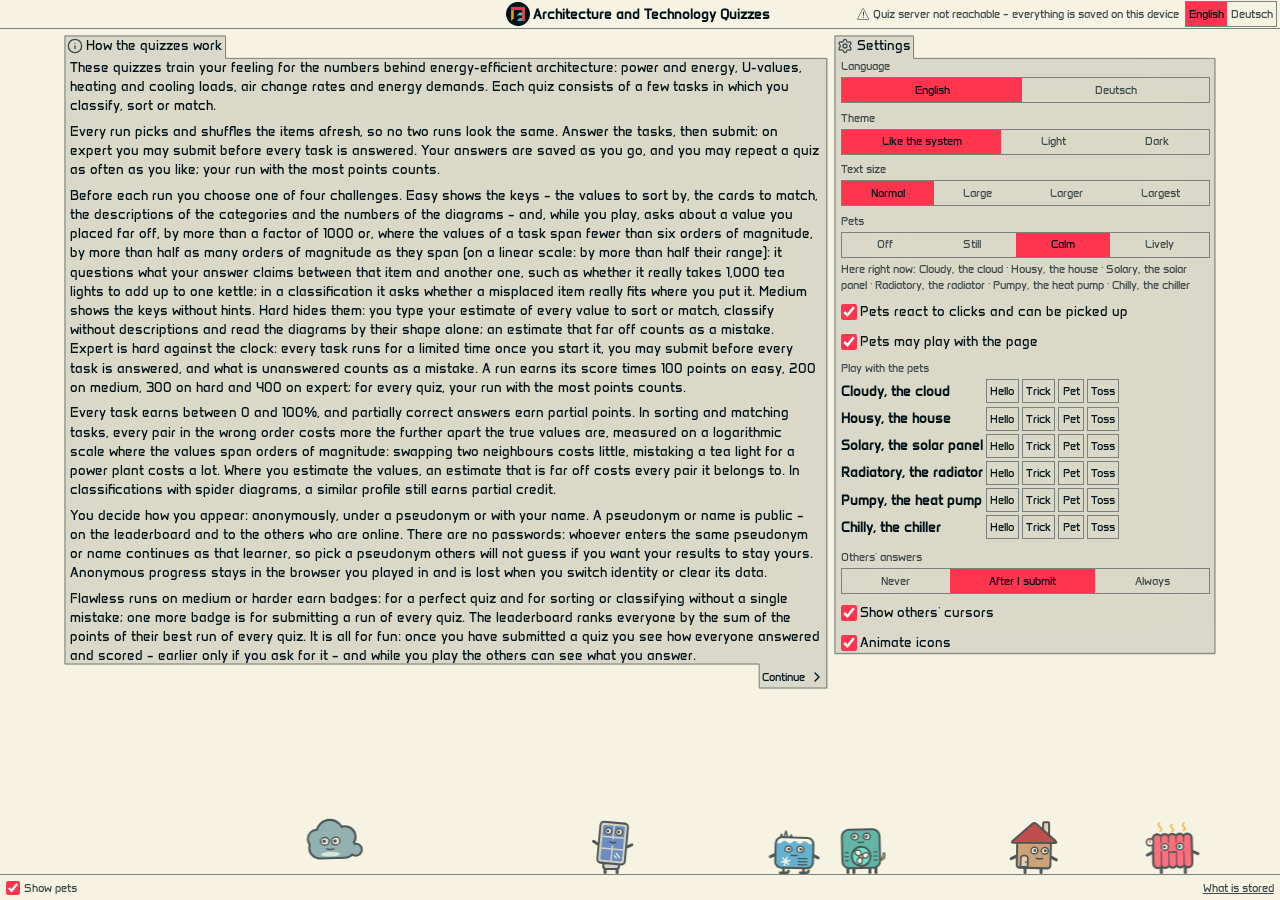
==== commit 63bdd15b: "2" ====
--- a/index.html
+++ b/index.html
@@ -16,8 +16,8 @@
     <style>html{color-scheme:light dark}html,body,#root{height:var(--ui-available-height,100dvh);margin:0}body{background-color:#f7f3e3;color:#001117}html.dark body{background-color:#001117;color:#f7f3e3}html:not([data-semio-styled]) body{visibility:hidden}</style>
     <script>(function(){var d=document.documentElement,m=window.matchMedia("(prefers-color-scheme: dark)");var a=null;try{var c=JSON.parse(localStorage.getItem("semio.os.config")||"null");var l=c&&c.preferences&&c.preferences["os.config.ui-preferences"];var g=l?JSON.parse(l):null;if(g&&g.version===1&&g.events&&g.events.length){for(var i=0;i<g.events.length;i++){var e=g.events[i];if(e&&e.mutation==="setAppearance")a=e.appearance||null}}}catch(e){}var dark=a==="dark"||(a!=="light"&&m.matches);d.classList.toggle("dark",dark);d.dataset.uiAppearance=dark?"dark":"light";d.style.colorScheme=dark?"dark":"light";if(document.body){document.body.style.colorScheme=dark?"dark":"light";document.body.style.backgroundColor=dark?"#001117":"#f7f3e3";document.body.style.color=dark?"#f7f3e3":"#001117";}})();</script>
     <script>(function(){try{var c=JSON.parse(localStorage.getItem("semio.os.config")||"null");var l=c&&c.preferences&&c.preferences["os.config.ui-preferences"];var g=l?JSON.parse(l):null;if(!g||g.version!==1||!g.events)return;var id=null,themes={};for(var i=0;i<g.events.length;i++){var e=g.events[i];if(!e)continue;if(e.mutation==="setTheme")id=e.themeId||null;if(e.mutation==="setCustomTheme"){if(e.theme)themes[e.themeId]=e.theme;else delete themes[e.themeId]}}var stored=id?themes[id]:null;var t=stored&&stored.config;if(!t||!t.colors)return;var d=document.documentElement;var dark=d.classList.contains("dark");for(var k in t.colors){d.style.setProperty("--color-"+k.replace(/_/g,"-"),t.colors[k])}if(t.spacing)for(var s in t.spacing){d.style.setProperty("--spacing-"+s.replace(/_/g,"-"),t.spacing[s])}d.dataset.uiTheme=id;var appearance=t.appearances&&t.appearances[dark?"dark":"light"];var chrome=appearance&&appearance.chrome;function resolveSimple(ref){return ref&&ref.token&&t.colors[ref.token]?t.colors[ref.token]:undefined}var base=chrome&&resolveSimple(chrome.base);var fg=chrome&&resolveSimple(chrome.foreground);if(document.body){if(base)document.body.style.backgroundColor=base;if(fg)document.body.style.color=fg}}catch(e){}})();</script>
-    <script type="module" crossorigin src="/assets/🌐️-BmhnE56i.js"></script>
-    <link rel="stylesheet" crossorigin href="/assets/🌐️-BgGlhDGg.css">
+    <script type="module" crossorigin src="/assets/🌐️-CB59xhls.js"></script>
+    <link rel="stylesheet" crossorigin href="/assets/🌐️-BuBegmgH.css">
   </head>
   <body>
     <div id="root"><div style="display:flex;align-items:center;justify-content:center;height:100%;font:14px system-ui,sans-serif"><span lang="en">Architecture and Technology Quizzes</span> · <span lang="de">Quizze zu Architektur und Technologie</span></div></div>
--- a/assets/🌐️-BuBegmgH.css
+++ b/assets/🌐️-BuBegmgH.css
@@ -0,0 +1 @@
+@layer properties{@supports (((-webkit-hyphens:none)) and (not (margin-trim:inline))) or ((-moz-orient:inline) and (not (color:rgb(from red r g b)))){:root,:host{--loading-border-duration:1.6s;--waiting-border-duration:3.2s;--introduced-border-duration:1.6s;--celebrate-border-duration:1.2s}*,:before,:after,::backdrop{--tw-translate-x:0;--tw-translate-y:0;--tw-translate-z:0;--tw-rotate-x:initial;--tw-rotate-y:initial;--tw-rotate-z:initial;--tw-skew-x:initial;--tw-skew-y:initial;--tw-space-y-reverse:0;--tw-space-x-reverse:0;--tw-divide-x-reverse:0;--tw-border-style:solid;--tw-divide-y-reverse:0;--tw-gradient-position:initial;--tw-gradient-from:#0000;--tw-gradient-via:#0000;--tw-gradient-to:#0000;--tw-gradient-stops:initial;--tw-gradient-via-stops:initial;--tw-gradient-from-position:0%;--tw-gradient-via-position:50%;--tw-gradient-to-position:100%;--tw-leading:initial;--tw-font-weight:initial;--tw-tracking:initial;--tw-ordinal:initial;--tw-slashed-zero:initial;--tw-numeric-figure:initial;--tw-numeric-spacing:initial;--tw-numeric-fraction:initial;--tw-shadow:0 0 #0000;--tw-shadow-color:initial;--tw-shadow-alpha:100%;--tw-inset-shadow:0 0 #0000;--tw-inset-shadow-color:initial;--tw-inset-shadow-alpha:100%;--tw-ring-color:initial;--tw-ring-shadow:0 0 #0000;--tw-inset-ring-color:initial;--tw-inset-ring-shadow:0 0 #0000;--tw-ring-inset:initial;--tw-ring-offset-width:0px;--tw-ring-offset-color:#fff;--tw-ring-offset-shadow:0 0 #0000;--tw-outline-style:solid;--tw-blur:initial;--tw-brightness:initial;--tw-contrast:initial;--tw-grayscale:initial;--tw-hue-rotate:initial;--tw-invert:initial;--tw-opacity:initial;--tw-saturate:initial;--tw-sepia:initial;--tw-drop-shadow:initial;--tw-drop-shadow-color:initial;--tw-drop-shadow-alpha:100%;--tw-drop-shadow-size:initial;--tw-backdrop-blur:initial;--tw-backdrop-brightness:initial;--tw-backdrop-contrast:initial;--tw-backdrop-grayscale:initial;--tw-backdrop-hue-rotate:initial;--tw-backdrop-invert:initial;--tw-backdrop-opacity:initial;--tw-backdrop-saturate:initial;--tw-backdrop-sepia:initial;--tw-duration:initial;--tw-ease:initial;--tw-content:"";--tw-pan-x:initial;--tw-pan-y:initial;--tw-pinch-zoom:initial;--loading-border-angle:0deg;--loading-border-pulse-opacity:.55;--loading-border-dashoffset:0;--waiting-border-angle:0deg;--waiting-border-pulse-opacity:.7;--waiting-border-dashoffset:0;--cursor-help:help;--cursor-text:text;--introduced-border-width:1px;--celebrate-border-angle:0deg;--celebrate-border-padding:1px}}}@layer theme{:root,:host{--font-sans:Anta, "Anta Extended", "Anta Math", "Anta Symbols", "Noto Emoji", "Noto Emoji 0", "Noto Emoji 1", "Noto Emoji 2", "Noto Emoji 3", "Noto Emoji 4", "Noto Emoji 5", "Noto Emoji 6", "Noto Emoji 7", "Noto Emoji 8", "Noto Emoji 9", "Noto Emoji 10", "Noto Emoji 11";--font-serif:"Kelly Slab", "Kelly Slab Extended", "Kelly Slab Cyrillic", "Noto Emoji", "Noto Emoji 0", "Noto Emoji 1", "Noto Emoji 2", "Noto Emoji 3", "Noto Emoji 4", "Noto Emoji 5", "Noto Emoji 6", "Noto Emoji 7", "Noto Emoji 8", "Noto Emoji 9", "Noto Emoji 10", "Noto Emoji 11";--font-mono:"Share Tech Mono", "Noto Emoji", "Noto Emoji 0", "Noto Emoji 1", "Noto Emoji 2", "Noto Emoji 3", "Noto Emoji 4", "Noto Emoji 5", "Noto Emoji 6", "Noto Emoji 7", "Noto Emoji 8", "Noto Emoji 9", "Noto Emoji 10", "Noto Emoji 11";--color-gray-300:#334041;--color-gray-400:#555f5d;--color-gray-600:#a2a59d;--color-gray-700:#c4c4b9;--color-white:#fff;--spacing:.25rem;--container-xs:20rem;--container-sm:24rem;--container-md:28rem;--container-lg:32rem;--container-xl:36rem;--container-2xl:42rem;--container-4xl:56rem;--container-5xl:64rem;--container-6xl:72rem;--text-xs:11.2px;--text-sm:12.8px;--text-sm--line-height: 1.5 ;--text-base:14.4px;--font-weight-normal:400;--font-weight-medium:500;--font-weight-semibold:600;--font-weight-bold:700;--tracking-tight:-.025em;--tracking-wide:.025em;--tracking-widest:.1em;--leading-tight:1.25;--leading-normal:1.5;--ease-in:cubic-bezier(.4, 0, 1, 1);--ease-out:cubic-bezier(0, 0, .2, 1);--ease-in-out:cubic-bezier(.4, 0, .2, 1);--animate-spin:spin 1s linear infinite;--animate-pulse:pulse 2s cubic-bezier(.4, 0, .6, 1) infinite;--default-transition-duration:.15s;--default-transition-timing-function:cubic-bezier(.4, 0, .2, 1);--default-font-family:var(--font-sans);--default-mono-font-family:var(--font-mono);--color-primary:#ff344f;--color-secondary:#34d1bf;--color-tertiary:#fa9500;--color-danger:#a60009;--color-warning:#fccf05;--color-info:#dbbea1;--color-success:#7eb77f;--color-diff-added:#00d492;--color-dark:#001117;--color-dark-8-9:#07181d;--color-dark-6-7:#0c1c21;--color-dark-7-9:#1d2b2f;--color-dark-gray:#243235;--color-dark-dark-gray-2:#3e494a;--color-dark-4-7:#606966;--color-dark-5-9:#666e6b;--color-gray:#7b827d;--color-light-5-9:#91968f;--color-light-4-7:#979b94;--color-light-5-7:#c9c8bd;--color-light-gray:#d3d2c5;--color-light-7-9:#dad9cb;--color-light-6-7:#ebe8d9;--color-light-8-9:#f0ecdd;--color-light:#f7f3e3;--spacing-touch:.275rem;--spacing-compact:3.2px;--navbar-height:28.8px;--footer-height:28.8px;--panel-header-height:22.4px;--size-medium:22.4px;--size-small:16px;--gap-standard:3.2px;--padding-standard:3.2px;--panel-inset:3.2px;--tree-row-height:24px;--tree-indent-per-level:10px;--tree-toggle-width:14px;--layout-panel-min:150px;--layout-panel-max:480px;--layout-panel-rail:300px;--layout-engagement-max:448px;--ui-spacing:var(--spacing-compact);--spacing-single:calc(1 * var(--ui-spacing));--spacing-double:calc(2 * var(--ui-spacing));--size-tiny:calc(3 * var(--ui-spacing));--size-workbench:calc(1.5 * var(--size-small));--window-chrome-scroll-clearance:calc(var(--size-medium) + 2 * var(--ui-spacing));--window-content-dead-line:var(--window-chrome-scroll-clearance);--size-large:calc(9 * var(--ui-spacing));--size-huge:calc(11 * var(--ui-spacing));--size-mega:calc(13 * var(--ui-spacing));--size-giga:calc(15 * var(--ui-spacing));--size-xl:calc(10 * var(--ui-spacing));--size-tera:calc(17 * var(--ui-spacing));--size-peta:calc(19 * var(--ui-spacing));--layout-touch-min:2.75rem;--layout-label:calc(30 * var(--ui-spacing));--layout-popover-min:calc(37.5 * var(--ui-spacing));--layout-command-max:calc(93.75 * var(--ui-spacing));--layout-deck-width:60rem;--layout-deck-height:43.75rem;--layout-story-height:25rem;--layout-story-width-sm:37.5rem;--layout-story-width-md:50rem;--layout-story-width-lg:60rem;--layout-floating-menu-sm:calc(68.75 * var(--ui-spacing));--layout-floating-menu-md:calc(87.5 * var(--ui-spacing));--layout-floating-menu-lg:calc(112.5 * var(--ui-spacing));--layout-floating-overlay:calc(131.25 * var(--ui-spacing));--layout-preview-min:4.5rem;--layout-preview-md:5.5rem;--layout-offscreen:-100vw;--stroke-hairline:1px;--stroke-default:calc(2 * var(--stroke-hairline));--stroke-focus:calc(3 * var(--stroke-hairline));--radius-full:0rem;--text-2xs:.6rem;--text-2xs--line-height: 1.5 ;--z-base:0;--z-window:10;--z-pane:20;--z-panel:30;--z-dialog:40;--z-menu:50;--z-navbar:100;--z-modal:1000;--z-tutorial:10000;--glass-saturate:1.45;--level-shade-step:5%;--glass-alpha-step:.12;--glass-blur-step:.5rem;--element-shade-step:6%;--hover-shade-step:12%;--veil-alpha:.4;--veil-blur:.5rem;--scrollbar-size:var(--spacing-double);--color-foreground:var(--foreground);--color-muted-foreground:var(--muted-foreground);--color-active-base:var(--active-base);--color-active-foreground:var(--active-foreground);--color-popover-foreground:var(--border-element-color);--color-border:var(--border-normal-color);--color-emphasized:var(--foreground)}}@layer base{*,:after,:before,::backdrop{box-sizing:border-box;border:0 solid;margin:0;padding:0}::file-selector-button{box-sizing:border-box;border:0 solid;margin:0;padding:0}html,:host{-webkit-text-size-adjust:100%;tab-size:4;line-height:1.5;font-family:var(--default-font-family,-apple-system, BlinkMacSystemFont, "Segoe UI", Roboto, "Helvetica Neue", "Noto Sans", Arial, sans-serif, "Apple Color Emoji", "Segoe UI Emoji", "Segoe UI Symbol", "Noto Color Emoji");font-feature-settings:var(--default-font-feature-settings,normal);font-variation-settings:var(--default-font-variation-settings,normal);-webkit-tap-highlight-color:transparent}hr{height:0;color:inherit;border-top-width:1px}abbr:where([title]){-webkit-text-decoration:underline dotted;text-decoration:underline dotted}h1,h2,h3,h4,h5,h6{font-size:inherit;font-weight:inherit}a{color:inherit;-webkit-text-decoration:inherit;text-decoration:inherit}b,strong{font-weight:bolder}code,kbd,samp,pre{font-family:var(--default-mono-font-family,ui-monospace, SFMono-Regular, Menlo, Monaco, Consolas, "Liberation Mono", "Courier New", monospace);font-feature-settings:var(--default-mono-font-feature-settings,normal);font-variation-settings:var(--default-mono-font-variation-settings,normal);font-size:1em}small{font-size:80%}sub,sup{vertical-align:baseline;font-size:75%;line-height:0;position:relative}sub{bottom:-.25em}sup{top:-.5em}table{text-indent:0;border-color:inherit;border-collapse:collapse}:-moz-focusring:where(:not(iframe)){outline:auto}progress{vertical-align:baseline}summary{display:list-item}ol,ul,menu{list-style:none}img,svg,video,canvas,audio,iframe,embed,object{vertical-align:middle;display:block}img,video{max-width:100%;height:auto}button,input,select,optgroup,textarea{font:inherit;font-feature-settings:inherit;font-variation-settings:inherit;letter-spacing:inherit;color:inherit;opacity:1;background-color:#0000;border-radius:0}::file-selector-button{font:inherit;font-feature-settings:inherit;font-variation-settings:inherit;letter-spacing:inherit;color:inherit;opacity:1;background-color:#0000;border-radius:0}:where(select:is([multiple],[size])) optgroup{font-weight:bolder}:where(select:is([multiple],[size])) optgroup option{padding-inline-start:20px}::file-selector-button{margin-inline-end:4px}::placeholder{opacity:1}@supports (not ((-webkit-appearance:-apple-pay-button))) or (contain-intrinsic-size:1px){::placeholder{color:currentColor}@supports (color:color-mix(in lab,red,red)){::placeholder{color:color-mix(in oklab,currentcolor 50%,transparent)}}}textarea{resize:vertical}::-webkit-search-decoration{-webkit-appearance:none}::-webkit-date-and-time-value{min-height:1lh;text-align:inherit}::-webkit-datetime-edit{display:inline-flex}::-webkit-datetime-edit-fields-wrapper{padding:0}::-webkit-datetime-edit{padding-block:0}::-webkit-datetime-edit-year-field{padding-block:0}::-webkit-datetime-edit-month-field{padding-block:0}::-webkit-datetime-edit-day-field{padding-block:0}::-webkit-datetime-edit-hour-field{padding-block:0}::-webkit-datetime-edit-minute-field{padding-block:0}::-webkit-datetime-edit-second-field{padding-block:0}::-webkit-datetime-edit-millisecond-field{padding-block:0}::-webkit-datetime-edit-meridiem-field{padding-block:0}::-webkit-calendar-picker-indicator{line-height:1}:-moz-ui-invalid{box-shadow:none}button,input:where([type=button],[type=reset],[type=submit]){appearance:button}::file-selector-button{appearance:button}::-webkit-inner-spin-button{height:auto}::-webkit-outer-spin-button{height:auto}[hidden]:where(:not([hidden=until-found])){display:none!important}:root{--spacing-compact:.2rem;--spacing-touch:.275rem;--window:var(--color-light-6-7);--temporary:var(--color-light-4-7);--accent-secondary:var(--color-secondary);--accent-tertiary:var(--color-tertiary);--hover-base:var(--color-gray-700);--hover-window:var(--color-light-gray);--hover-panel:var(--color-gray-600);--element-base:var(--color-gray);--element-window:var(--color-gray);--element-panel:var(--color-dark-5-9);--border-color:var(--border-normal-color);--loading-border-duration:1.6s;--waiting-border-duration:3.2s;--introduced-border-duration:1.6s;--celebrate-border-duration:1.2s;--plaster:var(--color-gray);--plaster-edge:var(--color-foreground);--info-bg:var(--color-light-8-9);--info-foreground:var(--color-dark);--info-border:var(--color-info);--success-bg:var(--color-light-7-9);--success-foreground:var(--color-dark);--success-border:var(--color-success);--warning-bg:var(--color-light-6-7);--warning-foreground:var(--color-dark);--warning-border:var(--color-warning);--destructive-bg:var(--color-light-8-9);--destructive-foreground:var(--color-danger);--destructive-border:var(--color-danger);--scrollbar-thumb:var(--border-color);--scrollbar-thumb-hover:var(--muted-foreground);--color-new:var(--success-border);--color-modified:var(--warning-border);--color-removed:var(--destructive-border);--color-changed-selected:var(--accent);--color-changed-hovered:var(--accent-secondary);--cursor-default:url(/🖼️assets/👆️cursor/🖱️default/☀️light.svg) 0 0, default;--cursor-pointer:url(/🖼️assets/👆️cursor/👆️pointer/☀️light.svg) 0 0, pointer;--cursor-grab:url(/🖼️assets/👆️cursor/✋️grab/☀️light.svg) 0 0, grab;--cursor-grabbing:url(/🖼️assets/👆️cursor/✊️grabbing/☀️light.svg) 0 0, grabbing;--cursor-ew-resize:url(/🖼️assets/👆️cursor/↔️ew-resize/☀️light.svg) 16 2, ew-resize;--cursor-col-resize:url(/🖼️assets/👆️cursor/↔️ew-resize/☀️light.svg) 16 2, col-resize;--cursor-ns-resize:url(/🖼️assets/👆️cursor/↕️ns-resize/☀️light.svg) 2 16, ns-resize;--cursor-nesw-resize:url(/🖼️assets/👆️cursor/↗️nesw-resize/🌙️dark.svg) 16 16, nesw-resize;--cursor-nwse-resize:url(/🖼️assets/👆️cursor/↘️nwse-resize/☀️light.svg) 16 16, nwse-resize;--cursor-move:url(/🖼️assets/👆️cursor/🧭️move/✏️light-source.svg) 16 16, move;--cursor-crosshair:url(/🖼️assets/👆️cursor/🎯️crosshair/☀️light.svg) 0 0, crosshair;--cursor-crosshair-centered:url(/🖼️assets/👆️cursor/🎯️crosshair/☀️light.svg) 16 16, crosshair;--cursor-selectable:url(/🖼️assets/👆️cursor/☑️selectable/☀️light.svg) 0 0, pointer;--cursor-foldable:url(/🖼️assets/👆️cursor/🪭️foldable/☀️light.svg) 0 0, pointer;--cursor-help:help;--cursor-not-allowed:url(/🖼️assets/👆️cursor/🚫️not-allowed/☀️light.svg) 0 0, not-allowed;--cursor-text:text;--cursor-ghost-default:url(/🖼️assets/👆️cursor/🖱️default/☀️light.svg);--cursor-ghost-pointer:url(/🖼️assets/👆️cursor/👆️pointer/☀️light.svg);--cursor-ghost-grab:url(/🖼️assets/👆️cursor/✋️grab/☀️light.svg);--cursor-ghost-grabbing:url(/🖼️assets/👆️cursor/✊️grabbing/☀️light.svg);--cursor-ghost-crosshair:url(/🖼️assets/👆️cursor/🎯️crosshair/☀️light.svg);--cursor-ghost-move:url(/🖼️assets/👆️cursor/🧭️move/✏️light-source.svg)}:root *{cursor:var(--cursor-default)}:root ::selection{background-color:var(--accent);color:var(--border-emphasized-color)}:root html,:root *{scrollbar-width:thin;scrollbar-color:transparent transparent}@supports not selector(::-webkit-scrollbar){:root :hover{scrollbar-color:var(--scrollbar-thumb) transparent}}:root ::-webkit-scrollbar{width:var(--scrollbar-size);height:var(--scrollbar-size)}:root ::-webkit-scrollbar-track{background:0 0}:root ::-webkit-scrollbar-thumb{background-color:#0000;border-radius:0;transition:background-color .12s}:root :hover::-webkit-scrollbar-thumb{background-color:var(--scrollbar-thumb)}:root ::-webkit-scrollbar-thumb:hover{background-color:var(--scrollbar-thumb-hover)}:root ::-webkit-scrollbar-thumb:active{background-color:var(--scrollbar-thumb-hover)}:root ::-webkit-scrollbar-corner{background:0 0}:root .ui-scrollbar-hidden{scrollbar-width:none}:root .ui-scrollbar-hidden::-webkit-scrollbar{display:none}:root [data-slot=scroll-area-scrollbar]{background:0 0}:root [data-slot=scroll-area-scrollbar][data-orientation=vertical]{width:var(--scrollbar-size)}:root [data-slot=scroll-area-scrollbar][data-orientation=horizontal]{height:var(--scrollbar-size)}:root [data-slot=scroll-area-thumb]{background-color:var(--scrollbar-thumb);opacity:0;border-radius:0;transition:opacity .12s,background-color .12s}:root [data-slot=scroll-area-scrollbar]:hover [data-slot=scroll-area-thumb]{opacity:1}:root [data-slot=scroll-area-thumb]:hover{background-color:var(--scrollbar-thumb-hover)}:root body.cursor-selectable,:root body.cursor-selectable *{cursor:var(--cursor-selectable)!important}:root .cursor-default,:root [style*="cursor: default"],:root [style*="cursor:default"],:root [class*=cursor-default],:root [class*="before:cursor-default"]:before,:root [class*="after:cursor-default"]:after{cursor:var(--cursor-default)!important}:root .cursor-pointer,:root [style*="cursor: pointer"],:root [style*="cursor:pointer"],:root [class*=cursor-pointer],:root [class*="before:cursor-pointer"]:before,:root [class*="after:cursor-pointer"]:after{cursor:var(--cursor-pointer)!important}:root .cursor-selectable,:root [style*="cursor: selectable"],:root [style*="cursor:selectable"],:root [class*=cursor-selectable],:root [class*="before:cursor-selectable"]:before,:root [class*="after:cursor-selectable"]:after{cursor:var(--cursor-selectable)!important}:root .cursor-foldable,:root [style*="cursor: foldable"],:root [style*="cursor:foldable"],:root [class*=cursor-foldable],:root [class*="before:cursor-foldable"]:before,:root [class*="after:cursor-foldable"]:after{cursor:var(--cursor-foldable)!important}:root .cursor-grab,:root [style*="cursor: grab"],:root [style*="cursor:grab"],:root [class*=cursor-grab],:root [class*="before:cursor-grab"]:before,:root [class*="after:cursor-grab"]:after{cursor:var(--cursor-grab)!important}:root .cursor-grabbing,:root [style*="cursor: grabbing"],:root [style*="cursor:grabbing"],:root [class*=cursor-grabbing],:root [class*="before:cursor-grabbing"]:before,:root [class*="after:cursor-grabbing"]:after{cursor:var(--cursor-grabbing)!important}:root .cursor-ew-resize,:root .cursor-w-resize,:root .cursor-e-resize,:root [style*="cursor: ew-resize"],:root [style*="cursor:ew-resize"],:root [style*="cursor: w-resize"],:root [style*="cursor:w-resize"],:root [style*="cursor: e-resize"],:root [style*="cursor:e-resize"],:root [class*=cursor-ew-resize],:root [class*=cursor-w-resize],:root [class*=cursor-e-resize],:root [class*="before:cursor-ew-resize"]:before,:root [class*="before:cursor-w-resize"]:before,:root [class*="before:cursor-e-resize"]:before,:root [class*="after:cursor-ew-resize"]:after,:root [class*="after:cursor-w-resize"]:after,:root [class*="after:cursor-e-resize"]:after{cursor:var(--cursor-ew-resize)!important}:root .cursor-col-resize,:root [style*="cursor: col-resize"],:root [style*="cursor:col-resize"],:root [class*=cursor-col-resize],:root [class*="before:cursor-col-resize"]:before,:root [class*="after:cursor-col-resize"]:after{cursor:var(--cursor-col-resize)!important}:root .cursor-ns-resize,:root .cursor-n-resize,:root .cursor-s-resize,:root .cursor-row-resize,:root [style*="cursor: ns-resize"],:root [style*="cursor:ns-resize"],:root [style*="cursor: n-resize"],:root [style*="cursor:n-resize"],:root [style*="cursor: s-resize"],:root [style*="cursor:s-resize"],:root [style*="cursor: row-resize"],:root [style*="cursor:row-resize"],:root [class*=cursor-ns-resize],:root [class*=cursor-n-resize],:root [class*=cursor-s-resize],:root [class*=cursor-row-resize],:root [class*="before:cursor-ns-resize"]:before,:root [class*="before:cursor-n-resize"]:before,:root [class*="before:cursor-s-resize"]:before,:root [class*="before:cursor-row-resize"]:before,:root [class*="after:cursor-ns-resize"]:after,:root [class*="after:cursor-n-resize"]:after,:root [class*="after:cursor-s-resize"]:after,:root [class*="after:cursor-row-resize"]:after{cursor:var(--cursor-ns-resize)!important}:root .cursor-nesw-resize,:root .cursor-ne-resize,:root .cursor-sw-resize,:root [style*="cursor: nesw-resize"],:root [style*="cursor:nesw-resize"],:root [style*="cursor: ne-resize"],:root [style*="cursor:ne-resize"],:root [style*="cursor: sw-resize"],:root [style*="cursor:sw-resize"],:root [class*=cursor-nesw-resize],:root [class*=cursor-ne-resize],:root [class*=cursor-sw-resize],:root [class*="before:cursor-nesw-resize"]:before,:root [class*="before:cursor-ne-resize"]:before,:root [class*="before:cursor-sw-resize"]:before,:root [class*="after:cursor-nesw-resize"]:after,:root [class*="after:cursor-ne-resize"]:after,:root [class*="after:cursor-sw-resize"]:after{cursor:var(--cursor-nesw-resize)!important}:root .cursor-nwse-resize,:root .cursor-nw-resize,:root .cursor-se-resize,:root [style*="cursor: nwse-resize"],:root [style*="cursor:nwse-resize"],:root [style*="cursor: nw-resize"],:root [style*="cursor:nw-resize"],:root [style*="cursor: se-resize"],:root [style*="cursor:se-resize"],:root [class*=cursor-nwse-resize],:root [class*=cursor-nw-resize],:root [class*=cursor-se-resize],:root [class*="before:cursor-nwse-resize"]:before,:root [class*="before:cursor-nw-resize"]:before,:root [class*="before:cursor-se-resize"]:before,:root [class*="after:cursor-nwse-resize"]:after,:root [class*="after:cursor-nw-resize"]:after,:root [class*="after:cursor-se-resize"]:after{cursor:var(--cursor-nwse-resize)!important}:root .cursor-move,:root [style*="cursor: move"],:root [style*="cursor:move"],:root [class*=cursor-move],:root [class*="before:cursor-move"]:before,:root [class*="after:cursor-move"]:after{cursor:var(--cursor-move)!important}:root .cursor-crosshair,:root [style*="cursor: crosshair"],:root [style*="cursor:crosshair"],:root [class*=cursor-crosshair],:root [class*="before:cursor-crosshair"]:before,:root [class*="after:cursor-crosshair"]:after{cursor:var(--cursor-crosshair)!important}:root .cursor-not-allowed,:root [class~=cursor-not-allowed],:root [style*="cursor: not-allowed"],:root [style*="cursor:not-allowed"],:root [class*=cursor-not-allowed]:is(:disabled,[aria-disabled=true],[data-disabled=true]){cursor:var(--cursor-not-allowed)!important}:root .cursor-help,:root [style*="cursor: help"],:root [style*="cursor:help"],:root [class*=cursor-help],:root [class*="before:cursor-help"]:before,:root [class*="after:cursor-help"]:after{cursor:var(--cursor-help)!important}:root .cursor-text,:root [style*="cursor: text"],:root [style*="cursor:text"],:root [class*=cursor-text],:root [class*="before:cursor-text"]:after{cursor:var(--cursor-text)!important}:root .react-flow__node:not(.cursor-pointer):not(.cursor-foldable):not(.cursor-grab):not(.cursor-grabbing):not(.cursor-move):not(.cursor-crosshair):not(.cursor-not-allowed):not(.cursor-help):not(.cursor-text),:root .react-flow__node:has([data-kit-node]),:root .react-flow__node:has([data-kit-node]) *{cursor:var(--cursor-selectable)!important}:root .react-flow__edge{cursor:var(--cursor-pointer)!important}:root .react-flow__pane.draggable{cursor:var(--cursor-grab)!important}:root .react-flow__pane.dragging{cursor:var(--cursor-grabbing)!important}:root .react-flow__handle.connectionindicator{cursor:var(--cursor-crosshair-centered)!important}:root .temp .react-flow__edge-path{stroke:var(--color-primary);stroke-dasharray:5 5}:root .react-flow__handle.connectionindicator,:root .react-flow__handle.connectionindicator:hover{cursor:var(--cursor-crosshair-centered)!important}:root .react-flow__viewport-portal{pointer-events:none!important}:root [data-slot=popover-trigger]{cursor:var(--cursor-pointer)!important}:root [data-slot=resizable-handle][data-panel-group-direction=horizontal],:root [data-slot=resizable-handle][data-panel-group-direction=horizontal]:before,:root [data-slot=resizable-handle][data-panel-group-direction=horizontal]:after{cursor:var(--cursor-ew-resize)!important}:root [data-slot=resizable-handle][data-panel-group-direction=vertical],:root [data-slot=resizable-handle][data-panel-group-direction=vertical]:before,:root [data-slot=resizable-handle][data-panel-group-direction=vertical]:after{cursor:var(--cursor-ns-resize)!important}:root [data-slot=resizable-handle][data-resize-orientation=horizontal]{cursor:var(--cursor-ew-resize)!important}:root [data-slot=resizable-handle][data-resize-orientation=vertical]{cursor:var(--cursor-ns-resize)!important}:root [data-slot=resizable-corner]{touch-action:none;cursor:var(--cursor-move)!important}:root [data-slot=resizable-handle]:has([data-slot=resizable-corner]:hover){cursor:var(--cursor-move)!important}:root [role=button]:not(.cursor-selectable):not(.cursor-foldable):not(.cursor-grab):not(.cursor-grabbing):not(.cursor-move):not(.cursor-crosshair):not(.cursor-not-allowed):not(.cursor-help):not(.cursor-text),:root [role=link]:not(.cursor-selectable):not(.cursor-foldable):not(.cursor-grab):not(.cursor-grabbing):not(.cursor-move):not(.cursor-crosshair):not(.cursor-not-allowed):not(.cursor-help):not(.cursor-text),:root a:not(.cursor-selectable):not(.cursor-foldable):not(.cursor-grab):not(.cursor-grabbing):not(.cursor-move):not(.cursor-crosshair):not(.cursor-not-allowed):not(.cursor-help):not(.cursor-text),:root button:not(.cursor-selectable):not(.cursor-foldable):not(.cursor-grab):not(.cursor-grabbing):not(.cursor-move):not(.cursor-crosshair):not(.cursor-not-allowed):not(.cursor-help):not(.cursor-text),:root [data-slot=breadcrumb-separator][class*=cursor-pointer]{cursor:var(--cursor-pointer)!important}.prose{--tw-prose-body:var(--foreground);--tw-prose-headings:var(--foreground);--tw-prose-lead:var(--muted-foreground);--tw-prose-links:var(--accent);--tw-prose-bold:var(--foreground);--tw-prose-counters:var(--muted-foreground);--tw-prose-bullets:var(--primary);--tw-prose-hr:var(--border-color);--tw-prose-quotes:var(--foreground);--tw-prose-quote-borders:var(--border-color);--tw-prose-code:var(--foreground);--tw-prose-pre-bg:var(--muted);--tw-prose-th-borders:var(--border-color);--tw-prose-td-borders:var(--border-color)}.prose a{color:var(--accent)}.prose a:hover{color:var(--hover-base)}.prose code{background-color:var(--muted)}.prose pre code{background-color:#0000}.prose blockquote{border:var(--stroke-hairline) solid var(--border-color);padding:var(--ui-spacing);border-radius:0}}@layer components;@layer utilities{.border-loading{position:relative}.border-loading:after{content:"";z-index:1;pointer-events:none;border-radius:inherit;padding:var(--stroke-hairline);opacity:var(--loading-border-pulse-opacity);animation:loading-border-spin var(--loading-border-duration) linear infinite,loading-border-pulse var(--loading-border-duration) ease-in-out infinite;background:conic-gradient(from var(--loading-border-angle),transparent,var(--loading-border-color,var(--border-normal-color))),conic-gradient(var(--loading-border-color,var(--border-normal-color)) 0 360deg);position:absolute;inset:0}@supports (color:color-mix(in lab,red,red)){.border-loading:after{background:conic-gradient(from var(--loading-border-angle),transparent,var(--loading-border-color,var(--border-normal-color))),conic-gradient(color-mix(in oklab,var(--loading-border-color,var(--border-normal-color)) 20%,transparent) 0 360deg)}}.border-loading:after{-webkit-mask-image:linear-gradient(#000 0 0),linear-gradient(#000 0 0);mask-image:linear-gradient(#000 0 0),linear-gradient(#000 0 0);-webkit-mask-position:0 0,0 0;mask-position:0 0,0 0;-webkit-mask-size:auto,auto;mask-size:auto,auto;-webkit-mask-repeat:repeat,repeat;mask-repeat:repeat,repeat;-webkit-mask-clip:content-box,border-box;mask-clip:content-box,border-box;-webkit-mask-origin:content-box,border-box;mask-origin:content-box,border-box;-webkit-mask-composite:xor;mask-composite:exclude;-webkit-mask-source-type:auto,auto;mask-mode:match-source,match-source}@media(prefers-reduced-motion:reduce){.border-loading:after{opacity:1;animation:none}}.border-waiting{position:relative}.border-waiting:after{content:"";z-index:1;pointer-events:none;border-radius:inherit;padding:var(--stroke-hairline);opacity:var(--waiting-border-pulse-opacity);animation:waiting-border-spin var(--waiting-border-duration) linear infinite,waiting-border-pulse var(--waiting-border-duration) ease-in-out infinite;background:repeating-conic-gradient(from var(--waiting-border-angle),var(--waiting-border-color,var(--border-normal-color)) 0deg 18deg,transparent 18deg 30deg),conic-gradient(var(--waiting-border-color,var(--border-normal-color)) 0 360deg);position:absolute;inset:0}@supports (color:color-mix(in lab,red,red)){.border-waiting:after{background:repeating-conic-gradient(from var(--waiting-border-angle),var(--waiting-border-color,var(--border-normal-color)) 0deg 18deg,transparent 18deg 30deg),conic-gradient(color-mix(in oklab,var(--waiting-border-color,var(--border-normal-color)) 20%,transparent) 0 360deg)}}.border-waiting:after{-webkit-mask-image:linear-gradient(#000 0 0),linear-gradient(#000 0 0);mask-image:linear-gradient(#000 0 0),linear-gradient(#000 0 0);-webkit-mask-position:0 0,0 0;mask-position:0 0,0 0;-webkit-mask-size:auto,auto;mask-size:auto,auto;-webkit-mask-repeat:repeat,repeat;mask-repeat:repeat,repeat;-webkit-mask-clip:content-box,border-box;mask-clip:content-box,border-box;-webkit-mask-origin:content-box,border-box;mask-origin:content-box,border-box;-webkit-mask-composite:xor;mask-composite:exclude;-webkit-mask-source-type:auto,auto;mask-mode:match-source,match-source}@media(prefers-reduced-motion:reduce){.border-waiting:after{opacity:1;animation:none}}.pointer-events-auto{pointer-events:auto}.pointer-events-none{pointer-events:none}.\!visible{visibility:visible!important}.collapse{visibility:collapse}.invisible{visibility:hidden}.visible{visibility:visible}.sr-only{clip-path:inset(50%);white-space:nowrap;border-width:0;width:1px;height:1px;margin:-1px;padding:0;position:absolute;overflow:hidden}.absolute{position:absolute}.fixed{position:fixed}.relative{position:relative}.static{position:static}.sticky{position:sticky}.inset-0{inset:0}.inset-2{inset:calc(var(--spacing) * 2)}.inset-4{inset:calc(var(--spacing) * 4)}.inset-x-0{inset-inline:0}.inset-y-0{inset-block:0}.start-0{inset-inline-start:calc(var(--spacing) * 0)}.end-2{inset-inline-end:calc(var(--spacing) * 2)}.-top-0\.5{top:calc(var(--spacing) * -.5)}.top-0{top:0}.top-1{top:var(--spacing)}.top-1\/2{top:50%}.top-20{top:calc(var(--spacing) * 20)}.top-36{top:calc(var(--spacing) * 36)}.top-\[50\%\]{top:50%}.top-double{top:calc(2 * var(--ui-spacing))}.-right-0\.5{right:calc(var(--spacing) * -.5)}.-right-px{right:-1px}.right-0{right:0}.right-1{right:var(--spacing)}.right-4{right:calc(var(--spacing) * 4)}.right-double{right:calc(2 * var(--ui-spacing))}.-bottom-0\.5{bottom:calc(var(--spacing) * -.5)}.-bottom-px{bottom:-1px}.bottom-0{bottom:0}.bottom-1{bottom:var(--spacing)}.bottom-2{bottom:calc(var(--spacing) * 2)}.bottom-double{bottom:calc(2 * var(--ui-spacing))}.left-0{left:0}.left-1\/2{left:50%}.left-3{left:calc(var(--spacing) * 3)}.left-28{left:calc(var(--spacing) * 28)}.left-48{left:calc(var(--spacing) * 48)}.left-68{left:calc(var(--spacing) * 68)}.left-\[50\%\]{left:50%}.left-double{left:calc(2 * var(--ui-spacing))}.left-offscreen{left:var(--layout-offscreen)}.isolate{isolation:isolate}.z-0{z-index:0}.z-10{z-index:10}.z-20{z-index:20}.z-30{z-index:30}.z-40{z-index:40}.z-50{z-index:50}.z-\[1\]{z-index:1}.z-\[2\]{z-index:2}.z-\[31\]{z-index:31}.z-\[32\]{z-index:32}.z-\[40\]{z-index:40}.z-\[9999\]{z-index:9999}.z-base{z-index:var(--z-base)}.z-dialog{z-index:var(--z-dialog)}.z-menu{z-index:var(--z-menu)}.z-navbar{z-index:var(--z-navbar)}.z-pane{z-index:var(--z-pane)}.z-panel{z-index:var(--z-panel)}.z-tutorial{z-index:var(--z-tutorial)}.z-window{z-index:var(--z-window)}.col-1{grid-column:1}.col-span-2{grid-column:span 2/span 2}.col-start-1{grid-column-start:1}.col-start-2{grid-column-start:2}.row-1{grid-row:1}.row-2{grid-row:2}.row-3{grid-row:3}.row-6{grid-row:6}.row-7{grid-row:7}.row-9{grid-row:9}.row-start-1{grid-row-start:1}.container{width:100%}@media(min-width:40rem){.container{max-width:40rem}}@media(min-width:48rem){.container{max-width:48rem}}@media(min-width:64rem){.container{max-width:64rem}}@media(min-width:80rem){.container{max-width:80rem}}@media(min-width:96rem){.container{max-width:96rem}}.\!m-0{margin:0!important}.m-0{margin:0}.m-double{margin:var(--spacing-double);margin:calc(2 * var(--ui-spacing))}.-mx-single{margin-inline:calc(calc(1 * var(--ui-spacing)) * -1)}.mx-auto{margin-inline:auto}.my-auto{margin-block:auto}.my-single{margin-block:calc(1 * var(--ui-spacing))}.ms-auto{margin-inline-start:auto}.ms-single{margin-inline-start:calc(1 * var(--ui-spacing))}.prose{color:var(--tw-prose-body);max-width:65ch}.prose :where(p):not(:where([class~=not-prose],[class~=not-prose] *)){margin-top:1.25em;margin-bottom:1.25em}.prose :where([class~=lead]):not(:where([class~=not-prose],[class~=not-prose] *)){color:var(--tw-prose-lead);margin-top:1.2em;margin-bottom:1.2em;font-size:1.25em;line-height:1.6}.prose :where(a):not(:where([class~=not-prose],[class~=not-prose] *)){color:var(--tw-prose-links);font-weight:500;text-decoration:underline}.prose :where(strong):not(:where([class~=not-prose],[class~=not-prose] *)){color:var(--tw-prose-bold);font-weight:600}.prose :where(a strong):not(:where([class~=not-prose],[class~=not-prose] *)),.prose :where(blockquote strong):not(:where([class~=not-prose],[class~=not-prose] *)),.prose :where(thead th strong):not(:where([class~=not-prose],[class~=not-prose] *)){color:inherit}.prose :where(ol):not(:where([class~=not-prose],[class~=not-prose] *)){margin-top:1.25em;margin-bottom:1.25em;padding-inline-start:1.625em;list-style-type:decimal}.prose :where(ol[type=A]):not(:where([class~=not-prose],[class~=not-prose] *)){list-style-type:upper-alpha}.prose :where(ol[type=a]):not(:where([class~=not-prose],[class~=not-prose] *)){list-style-type:lower-alpha}.prose :where(ol[type=A s]):not(:where([class~=not-prose],[class~=not-prose] *)){list-style-type:upper-alpha}.prose :where(ol[type=a s]):not(:where([class~=not-prose],[class~=not-prose] *)){list-style-type:lower-alpha}.prose :where(ol[type=I]):not(:where([class~=not-prose],[class~=not-prose] *)){list-style-type:upper-roman}.prose :where(ol[type=i]):not(:where([class~=not-prose],[class~=not-prose] *)){list-style-type:lower-roman}.prose :where(ol[type=I s]):not(:where([class~=not-prose],[class~=not-prose] *)){list-style-type:upper-roman}.prose :where(ol[type=i s]):not(:where([class~=not-prose],[class~=not-prose] *)){list-style-type:lower-roman}.prose :where(ol[type="1"]):not(:where([class~=not-prose],[class~=not-prose] *)){list-style-type:decimal}.prose :where(ul):not(:where([class~=not-prose],[class~=not-prose] *)){margin-top:1.25em;margin-bottom:1.25em;padding-inline-start:1.625em;list-style-type:disc}.prose :where(ol>li):not(:where([class~=not-prose],[class~=not-prose] *))::marker{color:var(--tw-prose-counters);font-weight:400}.prose :where(ul>li):not(:where([class~=not-prose],[class~=not-prose] *))::marker{color:var(--tw-prose-bullets)}.prose :where(dt):not(:where([class~=not-prose],[class~=not-prose] *)){color:var(--tw-prose-headings);margin-top:1.25em;font-weight:600}.prose :where(hr):not(:where([class~=not-prose],[class~=not-prose] *)){border-color:var(--tw-prose-hr);border-top-width:1px;margin-top:3em;margin-bottom:3em}.prose :where(blockquote):not(:where([class~=not-prose],[class~=not-prose] *)){color:var(--tw-prose-quotes);border-inline-start-width:.25rem;border-inline-start-color:var(--tw-prose-quote-borders);quotes:"“""”""‘""’";margin-top:1.6em;margin-bottom:1.6em;padding-inline-start:1em;font-style:italic;font-weight:500}.prose :where(blockquote p:first-of-type):not(:where([class~=not-prose],[class~=not-prose] *)):before{content:open-quote}.prose :where(blockquote p:last-of-type):not(:where([class~=not-prose],[class~=not-prose] *)):after{content:close-quote}.prose :where(h1):not(:where([class~=not-prose],[class~=not-prose] *)){color:var(--tw-prose-headings);margin-top:0;margin-bottom:.888889em;font-size:2.25em;font-weight:800;line-height:1.11111}.prose :where(h1 strong):not(:where([class~=not-prose],[class~=not-prose] *)){color:inherit;font-weight:900}.prose :where(h2):not(:where([class~=not-prose],[class~=not-prose] *)){color:var(--tw-prose-headings);margin-top:2em;margin-bottom:1em;font-size:1.5em;font-weight:700;line-height:1.33333}.prose :where(h2 strong):not(:where([class~=not-prose],[class~=not-prose] *)){color:inherit;font-weight:800}.prose :where(h3):not(:where([class~=not-prose],[class~=not-prose] *)){color:var(--tw-prose-headings);margin-top:1.6em;margin-bottom:.6em;font-size:1.25em;font-weight:600;line-height:1.6}.prose :where(h3 strong):not(:where([class~=not-prose],[class~=not-prose] *)){color:inherit;font-weight:700}.prose :where(h4):not(:where([class~=not-prose],[class~=not-prose] *)){color:var(--tw-prose-headings);margin-top:1.5em;margin-bottom:.5em;font-weight:600;line-height:1.5}.prose :where(h4 strong):not(:where([class~=not-prose],[class~=not-prose] *)){color:inherit;font-weight:700}.prose :where(img):not(:where([class~=not-prose],[class~=not-prose] *)){margin-top:2em;margin-bottom:2em}.prose :where(picture):not(:where([class~=not-prose],[class~=not-prose] *)){margin-top:2em;margin-bottom:2em;display:block}.prose :where(video):not(:where([class~=not-prose],[class~=not-prose] *)){margin-top:2em;margin-bottom:2em}.prose :where(kbd):not(:where([class~=not-prose],[class~=not-prose] *)){color:var(--tw-prose-kbd);box-shadow:0 0 0 1px var(--tw-prose-kbd-shadows),0 3px 0 var(--tw-prose-kbd-shadows);padding-top:.1875em;padding-inline-end:.375em;padding-bottom:.1875em;border-radius:.3125rem;padding-inline-start:.375em;font-family:inherit;font-size:.875em;font-weight:500}.prose :where(code):not(:where([class~=not-prose],[class~=not-prose] *)){color:var(--tw-prose-code);font-size:.875em;font-weight:600}.prose :where(code):not(:where([class~=not-prose],[class~=not-prose] *)):before,.prose :where(code):not(:where([class~=not-prose],[class~=not-prose] *)):after{content:"`"}.prose :where(a code):not(:where([class~=not-prose],[class~=not-prose] *)),.prose :where(h1 code):not(:where([class~=not-prose],[class~=not-prose] *)){color:inherit}.prose :where(h2 code):not(:where([class~=not-prose],[class~=not-prose] *)){color:inherit;font-size:.875em}.prose :where(h3 code):not(:where([class~=not-prose],[class~=not-prose] *)){color:inherit;font-size:.9em}.prose :where(h4 code):not(:where([class~=not-prose],[class~=not-prose] *)),.prose :where(blockquote code):not(:where([class~=not-prose],[class~=not-prose] *)),.prose :where(thead th code):not(:where([class~=not-prose],[class~=not-prose] *)){color:inherit}.prose :where(pre):not(:where([class~=not-prose],[class~=not-prose] *)){color:var(--tw-prose-pre-code);background-color:var(--tw-prose-pre-bg);padding-top:.857143em;padding-inline-end:1.14286em;padding-bottom:.857143em;border-radius:.375rem;margin-top:1.71429em;margin-bottom:1.71429em;padding-inline-start:1.14286em;font-size:.875em;font-weight:400;line-height:1.71429;overflow-x:auto}.prose :where(pre code):not(:where([class~=not-prose],[class~=not-prose] *)){font-weight:inherit;color:inherit;font-size:inherit;font-family:inherit;line-height:inherit;background-color:#0000;border-width:0;border-radius:0;padding:0}.prose :where(pre code):not(:where([class~=not-prose],[class~=not-prose] *)):before,.prose :where(pre code):not(:where([class~=not-prose],[class~=not-prose] *)):after{content:none}.prose :where(table):not(:where([class~=not-prose],[class~=not-prose] *)){table-layout:auto;width:100%;margin-top:2em;margin-bottom:2em;font-size:.875em;line-height:1.71429}.prose :where(thead):not(:where([class~=not-prose],[class~=not-prose] *)){border-bottom-width:1px;border-bottom-color:var(--tw-prose-th-borders)}.prose :where(thead th):not(:where([class~=not-prose],[class~=not-prose] *)){color:var(--tw-prose-headings);vertical-align:bottom;padding-inline-end:.571429em;padding-bottom:.571429em;padding-inline-start:.571429em;font-weight:600}.prose :where(tbody tr):not(:where([class~=not-prose],[class~=not-prose] *)){border-bottom-width:1px;border-bottom-color:var(--tw-prose-td-borders)}.prose :where(tbody tr:last-child):not(:where([class~=not-prose],[class~=not-prose] *)){border-bottom-width:0}.prose :where(tbody td):not(:where([class~=not-prose],[class~=not-prose] *)){vertical-align:baseline}.prose :where(tfoot):not(:where([class~=not-prose],[class~=not-prose] *)){border-top-width:1px;border-top-color:var(--tw-prose-th-borders)}.prose :where(tfoot td):not(:where([class~=not-prose],[class~=not-prose] *)){vertical-align:top}.prose :where(th,td):not(:where([class~=not-prose],[class~=not-prose] *)){text-align:start}.prose :where(figure>*):not(:where([class~=not-prose],[class~=not-prose] *)){margin-top:0;margin-bottom:0}.prose :where(figcaption):not(:where([class~=not-prose],[class~=not-prose] *)){color:var(--tw-prose-captions);margin-top:.857143em;font-size:.875em;line-height:1.42857}.prose{--tw-prose-body:oklch(37.3% .034 259.733);--tw-prose-headings:oklch(21% .034 264.665);--tw-prose-lead:oklch(44.6% .03 256.802);--tw-prose-links:oklch(21% .034 264.665);--tw-prose-bold:oklch(21% .034 264.665);--tw-prose-counters:oklch(55.1% .027 264.364);--tw-prose-bullets:oklch(87.2% .01 258.338);--tw-prose-hr:oklch(92.8% .006 264.531);--tw-prose-quotes:oklch(21% .034 264.665);--tw-prose-quote-borders:oklch(92.8% .006 264.531);--tw-prose-captions:oklch(55.1% .027 264.364);--tw-prose-kbd:oklch(21% .034 264.665);--tw-prose-kbd-shadows:oklab(21% -.00316127 -.0338527/.1);--tw-prose-code:oklch(21% .034 264.665);--tw-prose-pre-code:oklch(92.8% .006 264.531);--tw-prose-pre-bg:oklch(27.8% .033 256.848);--tw-prose-th-borders:oklch(87.2% .01 258.338);--tw-prose-td-borders:oklch(92.8% .006 264.531);--tw-prose-invert-body:oklch(87.2% .01 258.338);--tw-prose-invert-headings:#fff;--tw-prose-invert-lead:oklch(70.7% .022 261.325);--tw-prose-invert-links:#fff;--tw-prose-invert-bold:#fff;--tw-prose-invert-counters:oklch(70.7% .022 261.325);--tw-prose-invert-bullets:oklch(44.6% .03 256.802);--tw-prose-invert-hr:oklch(37.3% .034 259.733);--tw-prose-invert-quotes:oklch(96.7% .003 264.542);--tw-prose-invert-quote-borders:oklch(37.3% .034 259.733);--tw-prose-invert-captions:oklch(70.7% .022 261.325);--tw-prose-invert-kbd:#fff;--tw-prose-invert-kbd-shadows:#ffffff1a;--tw-prose-invert-code:#fff;--tw-prose-invert-pre-code:oklch(87.2% .01 258.338);--tw-prose-invert-pre-bg:#00000080;--tw-prose-invert-th-borders:oklch(44.6% .03 256.802);--tw-prose-invert-td-borders:oklch(37.3% .034 259.733);font-size:1rem;line-height:1.75}.prose :where(picture>img):not(:where([class~=not-prose],[class~=not-prose] *)){margin-top:0;margin-bottom:0}.prose :where(li):not(:where([class~=not-prose],[class~=not-prose] *)){margin-top:.5em;margin-bottom:.5em}.prose :where(ol>li):not(:where([class~=not-prose],[class~=not-prose] *)),.prose :where(ul>li):not(:where([class~=not-prose],[class~=not-prose] *)){padding-inline-start:.375em}.prose :where(.prose>ul>li p):not(:where([class~=not-prose],[class~=not-prose] *)){margin-top:.75em;margin-bottom:.75em}.prose :where(.prose>ul>li>p:first-child):not(:where([class~=not-prose],[class~=not-prose] *)){margin-top:1.25em}.prose :where(.prose>ul>li>p:last-child):not(:where([class~=not-prose],[class~=not-prose] *)){margin-bottom:1.25em}.prose :where(.prose>ol>li>p:first-child):not(:where([class~=not-prose],[class~=not-prose] *)){margin-top:1.25em}.prose :where(.prose>ol>li>p:last-child):not(:where([class~=not-prose],[class~=not-prose] *)){margin-bottom:1.25em}.prose :where(ul ul,ul ol,ol ul,ol ol):not(:where([class~=not-prose],[class~=not-prose] *)){margin-top:.75em;margin-bottom:.75em}.prose :where(dl):not(:where([class~=not-prose],[class~=not-prose] *)){margin-top:1.25em;margin-bottom:1.25em}.prose :where(dd):not(:where([class~=not-prose],[class~=not-prose] *)){margin-top:.5em;padding-inline-start:1.625em}.prose :where(hr+*):not(:where([class~=not-prose],[class~=not-prose] *)),.prose :where(h2+*):not(:where([class~=not-prose],[class~=not-prose] *)),.prose :where(h3+*):not(:where([class~=not-prose],[class~=not-prose] *)),.prose :where(h4+*):not(:where([class~=not-prose],[class~=not-prose] *)){margin-top:0}.prose :where(thead th:first-child):not(:where([class~=not-prose],[class~=not-prose] *)){padding-inline-start:0}.prose :where(thead th:last-child):not(:where([class~=not-prose],[class~=not-prose] *)){padding-inline-end:0}.prose :where(tbody td,tfoot td):not(:where([class~=not-prose],[class~=not-prose] *)){padding-top:.571429em;padding-inline-end:.571429em;padding-bottom:.571429em;padding-inline-start:.571429em}.prose :where(tbody td:first-child,tfoot td:first-child):not(:where([class~=not-prose],[class~=not-prose] *)){padding-inline-start:0}.prose :where(tbody td:last-child,tfoot td:last-child):not(:where([class~=not-prose],[class~=not-prose] *)){padding-inline-end:0}.prose :where(figure):not(:where([class~=not-prose],[class~=not-prose] *)){margin-top:2em;margin-bottom:2em}.prose :where(.prose>:first-child):not(:where([class~=not-prose],[class~=not-prose] *)){margin-top:0}.prose :where(.prose>:last-child):not(:where([class~=not-prose],[class~=not-prose] *)){margin-bottom:0}.my-medium{margin-top:var(--size-medium);margin-bottom:var(--size-medium)}.my-single{margin-top:var(--spacing-single);margin-bottom:var(--spacing-single)}.my-small{margin-top:var(--size-small);margin-bottom:var(--size-small)}.mt-0\.5{margin-top:calc(var(--spacing) * .5)}.mt-1{margin-top:var(--spacing)}.mt-auto{margin-top:auto}.mt-single{margin-top:calc(1 * var(--ui-spacing))}.mb-0{margin-bottom:0}.mb-1{margin-bottom:var(--spacing)}.mb-2{margin-bottom:calc(var(--spacing) * 2)}.mb-4{margin-bottom:calc(var(--spacing) * 4)}.mb-8{margin-bottom:calc(var(--spacing) * 8)}.mb-double{margin-bottom:calc(2 * var(--ui-spacing))}.mb-single{margin-bottom:calc(1 * var(--ui-spacing))}.ml-2{margin-left:calc(var(--spacing) * 2)}.ml-6{margin-left:calc(var(--spacing) * 6)}.ml-auto{margin-left:auto}.box-border{box-sizing:border-box}.block{display:block}.contents{display:contents}.flex{display:flex}.grid{display:grid}.hidden{display:none}.inline{display:inline}.inline-block{display:inline-block}.inline-flex{display:inline-flex}.inline-grid{display:inline-grid}.table{display:table}.table-row{display:table-row}.field-sizing-content{field-sizing:content}.aspect-auto{aspect-ratio:auto}.aspect-square{aspect-ratio:1}.size-1{width:var(--spacing);height:var(--spacing)}.size-3{width:calc(var(--spacing) * 3);height:calc(var(--spacing) * 3)}.size-30{width:calc(var(--spacing) * 30);height:calc(var(--spacing) * 30)}.size-40{width:calc(var(--spacing) * 40);height:calc(var(--spacing) * 40)}.size-48{width:calc(var(--spacing) * 48);height:calc(var(--spacing) * 48)}.size-full{width:100%;height:100%}.size-double{width:var(--spacing-double);height:var(--spacing-double)}.size-huge{width:var(--size-huge);height:var(--size-huge)}.size-large{width:var(--size-large);height:var(--size-large)}.size-medium{width:var(--size-medium);height:var(--size-medium)}.size-small{width:var(--size-small);height:var(--size-small)}.size-tiny{width:var(--size-tiny);height:var(--size-tiny)}.size-workbench{width:var(--size-workbench);height:var(--size-workbench)}.size-xl{width:var(--size-xl);height:var(--size-xl)}.\!h-auto{height:auto!important}.h-0\.5{height:calc(var(--spacing) * .5)}.h-3{height:calc(var(--spacing) * 3)}.h-4{height:calc(var(--spacing) * 4)}.h-6{height:calc(var(--spacing) * 6)}.h-7{height:calc(var(--spacing) * 7)}.h-8{height:calc(var(--spacing) * 8)}.h-32{height:calc(var(--spacing) * 32)}.h-40{height:calc(var(--spacing) * 40)}.h-60{height:calc(var(--spacing) * 60)}.h-64{height:calc(var(--spacing) * 64)}.h-96{height:calc(var(--spacing) * 96)}.h-100{height:calc(var(--spacing) * 100)}.h-\[20rem\]{height:20rem}.h-\[25rem\]{height:25rem}.h-\[26\.25rem\]{height:26.25rem}.h-\[30rem\]{height:30rem}.h-\[31\.25rem\]{height:31.25rem}.h-\[36rem\]{height:36rem}.h-\[50\.75rem\]{height:50.75rem}.h-\[calc\(100\%-var\(--spacing-single\)\)\]{height:calc(100% - var(--spacing-single))}.h-\[calc\(100\%-var\(--stroke-hairline\)\)\]{height:calc(100% - var(--stroke-hairline))}.h-\[var\(--footer-height\)\]{height:var(--footer-height)}.h-\[var\(--navbar-height\)\]{height:var(--navbar-height)}.h-\[var\(--panel-header-height\)\]{height:var(--panel-header-height)}.h-\[var\(--tree-row-height\,var\(--size-workbench\)\)\]{height:var(--tree-row-height,var(--size-workbench))}.h-auto{height:auto}.h-full{height:100%}.h-large{height:var(--size-large)}.h-layout-story{height:var(--layout-story-height)}.h-medium{height:var(--size-medium)}.h-px{height:1px}.h-screen{height:100vh}.h-single{height:var(--spacing-single);height:calc(1 * var(--ui-spacing))}.h-small{height:var(--size-small)}.h-tiny{height:var(--size-tiny)}.h-workbench{height:var(--size-workbench)}.max-h-\(--semio-select-content-available-height\){max-height:var(--semio-select-content-available-height)}.max-h-64{max-height:calc(var(--spacing) * 64)}.max-h-\[45\%\]{max-height:45%}.max-h-\[var\(--tree-row-max-height\,var\(--tree-row-height\)\)\]{max-height:var(--tree-row-max-height,var(--tree-row-height))}.max-h-full{max-height:100%}.max-h-layout-command{max-height:var(--layout-command-max)}.max-h-medium{max-height:var(--size-medium)}.max-h-none{max-height:none}.max-h-workbench{max-height:var(--size-workbench)}.min-h-0{min-height:0}.min-h-24{min-height:calc(var(--spacing) * 24)}.min-h-32{min-height:calc(var(--spacing) * 32)}.min-h-\[28px\]{min-height:28px}.min-h-\[var\(--tree-row-min-height\,var\(--tree-row-height\)\)\]{min-height:var(--tree-row-min-height,var(--tree-row-height))}.min-h-full{min-height:100%}.min-h-huge{min-height:var(--size-huge)}.min-h-layout-preview{min-height:var(--layout-preview-min)}.min-h-layout-preview-md{min-height:var(--layout-preview-md)}.min-h-medium{min-height:var(--size-medium)}.min-h-small{min-height:var(--size-small)}.min-h-tiny{min-height:var(--size-tiny)}.min-h-workbench{min-height:var(--size-workbench)}.\!w-full{width:100%!important}.w-0\.5{width:calc(var(--spacing) * .5)}.w-1\/3{width:33.3333%}.w-2{width:calc(var(--spacing) * 2)}.w-3\/5{width:60%}.w-4\/5{width:80%}.w-6{width:calc(var(--spacing) * 6)}.w-14{width:calc(var(--spacing) * 14)}.w-20{width:calc(var(--spacing) * 20)}.w-24{width:calc(var(--spacing) * 24)}.w-28{width:calc(var(--spacing) * 28)}.w-32{width:calc(var(--spacing) * 32)}.w-40{width:calc(var(--spacing) * 40)}.w-48{width:calc(var(--spacing) * 48)}.w-56{width:calc(var(--spacing) * 56)}.w-64{width:calc(var(--spacing) * 64)}.w-70{width:calc(var(--spacing) * 70)}.w-72{width:calc(var(--spacing) * 72)}.w-80{width:calc(var(--spacing) * 80)}.w-90{width:calc(var(--spacing) * 90)}.w-96{width:calc(var(--spacing) * 96)}.w-\[2ch\]{width:2ch}.w-\[13\.75rem\]{width:13.75rem}.w-\[13px\]{width:13px}.w-\[20rem\]{width:20rem}.w-\[22\.5rem\]{width:22.5rem}.w-\[23\.4375rem\]{width:23.4375rem}.w-\[26\.25rem\]{width:26.25rem}.w-\[28px\]{width:28px}.w-\[30rem\]{width:30rem}.w-\[37\.5rem\]{width:37.5rem}.w-\[45rem\]{width:45rem}.w-\[50rem\]{width:50rem}.w-\[9999px\]{width:9999px}.w-\[min\(100\%\,16rem\)\]{width:min(100%,16rem)}.w-\[min\(100vw-1rem\,28rem\)\]{width:min(100vw - 1rem,28rem)}.w-auto{width:auto}.w-fit{width:fit-content}.w-full{width:100%}.w-large{width:var(--size-large)}.w-layout-floating-menu-lg{width:var(--layout-floating-menu-lg)}.w-layout-floating-menu-sm{width:var(--layout-floating-menu-sm)}.w-layout-story-lg{width:var(--layout-story-width-lg)}.w-layout-story-md{width:var(--layout-story-width-md)}.w-max{width:max-content}.w-medium{width:var(--size-medium)}.w-px{width:1px}.w-single{width:var(--spacing-single);width:calc(1 * var(--ui-spacing))}.w-small{width:var(--size-small)}.max-w-2xl{max-width:var(--container-2xl)}.max-w-4xl{max-width:var(--container-4xl)}.max-w-5xl{max-width:var(--container-5xl)}.max-w-6xl{max-width:var(--container-6xl)}.max-w-\[12rem\]{max-width:12rem}.max-w-\[90rem\]{max-width:90rem}.max-w-\[100rem\]{max-width:100rem}.max-w-\[calc\(100\%-2\*var\(--ui-spacing\)\*var\(--medium\)\)\]{max-width:calc(100% - 2 * var(--ui-spacing) * var(--medium))}.max-w-\[calc\(100\%-6rem\)\]{max-width:calc(100% - 6rem)}.max-w-\[calc\(100vw-2rem\)\]{max-width:calc(100vw - 2rem)}.max-w-full{max-width:100%}.max-w-lg{max-width:var(--container-lg)}.max-w-md{max-width:var(--container-md)}.max-w-none{max-width:none}.max-w-sm{max-width:var(--container-sm)}.max-w-xl{max-width:var(--container-xl)}.max-w-xs{max-width:var(--container-xs)}.min-w-\(--semio-select-trigger-width\){min-width:var(--semio-select-trigger-width)}.min-w-0{min-width:0}.min-w-32{min-width:calc(var(--spacing) * 32)}.min-w-\[1\.5rem\]{min-width:1.5rem}.min-w-\[1\.75em\]{min-width:1.75em}.min-w-\[5\.5rem\]{min-width:5.5rem}.min-w-\[10rem\]{min-width:10rem}.min-w-\[12rem\]{min-width:12rem}.min-w-fit{min-width:fit-content}.min-w-large{min-width:var(--size-large)}.min-w-layout-popover{min-width:var(--layout-popover-min)}.min-w-medium{min-width:var(--size-medium)}.min-w-tiny{min-width:var(--size-tiny)}.flex-1{flex:1}.flex-auto{flex:auto}.flex-shrink-0{flex-shrink:0}.shrink{flex-shrink:1}.shrink-0{flex-shrink:0}.grow{flex-grow:1}.basis-\[16em\]{flex-basis:16em}.border-collapse{border-collapse:collapse}.origin-\(--radix-popover-content-transform-origin\){transform-origin:var(--radix-popover-content-transform-origin)}.origin-\(--semio-select-content-transform-origin\){transform-origin:var(--semio-select-content-transform-origin)}.-translate-x-1\/2{--tw-translate-x: -50% ;translate:var(--tw-translate-x) var(--tw-translate-y)}.translate-x-\[-50\%\]{--tw-translate-x:-50%;translate:var(--tw-translate-x) var(--tw-translate-y)}.-translate-y-0\.5{--tw-translate-y:calc(var(--spacing) * -.5);translate:var(--tw-translate-x) var(--tw-translate-y)}.-translate-y-1\/2{--tw-translate-y: -50% ;translate:var(--tw-translate-x) var(--tw-translate-y)}.translate-y-\[-50\%\]{--tw-translate-y:-50%;translate:var(--tw-translate-x) var(--tw-translate-y)}.rotate-180{rotate:180deg}.transform{transform:var(--tw-rotate-x,) var(--tw-rotate-y,) var(--tw-rotate-z,) var(--tw-skew-x,) var(--tw-skew-y,)}.animate-pulse{animation:var(--animate-pulse)}.animate-spin{animation:var(--animate-spin)}.cursor-default{cursor:default}.cursor-ew-resize{cursor:ew-resize}.cursor-grab{cursor:grab}.cursor-move{cursor:move}.cursor-not-allowed{cursor:not-allowed}.cursor-ns-resize{cursor:ns-resize}.cursor-pointer{cursor:pointer;cursor:var(--cursor-pointer)}.cursor-selectable{cursor:var(--cursor-selectable)}.cursor-text{cursor:text}.touch-none{touch-action:none}.resize{resize:both}.resize-none{resize:none}.scroll-my-double{scroll-margin-block:calc(2 * var(--ui-spacing))}.scroll-my-single{scroll-margin-block:calc(1 * var(--ui-spacing))}.scroll-px-single{scroll-padding-inline:calc(1 * var(--ui-spacing))}.scroll-py-single{scroll-padding-block:calc(1 * var(--ui-spacing))}.\[scroll-padding-top\:var\(--window-content-dead-line\)\]{scroll-padding-top:var(--window-content-dead-line)}.list-none{list-style-type:none}.grid-cols-2{grid-template-columns:repeat(2,minmax(0,1fr))}.grid-cols-3{grid-template-columns:repeat(3,minmax(0,1fr))}.grid-cols-8{grid-template-columns:repeat(8,minmax(0,1fr))}.grid-cols-\[auto_minmax\(0\,1fr\)\]{grid-template-columns:auto minmax(0,1fr)}.grid-cols-\[max-content_minmax\(0\,1fr\)\]{grid-template-columns:max-content minmax(0,1fr)}.grid-cols-\[minmax\(0\,1fr\)_auto_minmax\(0\,1fr\)\]{grid-template-columns:minmax(0,1fr) auto minmax(0,1fr)}.grid-cols-\[minmax\(0\,1fr\)_var\(--size-large\)\]{grid-template-columns:minmax(0,1fr) var(--size-large)}.grid-cols-\[repeat\(auto-fill\,minmax\(min\(100\%\,18rem\)\,1fr\)\)\]{grid-template-columns:repeat(auto-fill,minmax(min(100%,18rem),1fr))}.grid-cols-\[var\(--layout-label\)_minmax\(0\,1fr\)\]{grid-template-columns:var(--layout-label) minmax(0,1fr)}.grid-cols-subgrid{grid-template-columns:subgrid}.grid-rows-3{grid-template-rows:repeat(3,minmax(0,1fr))}.flex-col{flex-direction:column}.flex-col-reverse{flex-direction:column-reverse}.flex-row{flex-direction:row}.flex-row-reverse{flex-direction:row-reverse}.flex-wrap{flex-wrap:wrap}.place-items-center{place-items:center}.items-baseline{align-items:baseline}.items-center{align-items:center}.items-center-safe{align-items:safe center}.items-end{align-items:flex-end}.items-start{align-items:flex-start}.items-stretch{align-items:stretch}.justify-around{justify-content:space-around}.justify-between{justify-content:space-between}.justify-center{justify-content:center}.justify-end{justify-content:flex-end}.justify-start{justify-content:flex-start}.gap-0{gap:0}.gap-0\.5{gap:calc(var(--spacing) * .5)}.gap-1{gap:var(--spacing)}.gap-2{gap:calc(var(--spacing) * 2)}.gap-4{gap:calc(var(--spacing) * 4)}.gap-8{gap:calc(var(--spacing) * 8)}.gap-\[0\.125rem\]{gap:.125rem}.gap-\[4px\]{gap:4px}.gap-\[var\(--gap-standard\)\]{gap:var(--gap-standard)}.gap-\[var\(--padding-standard\)\]{gap:var(--padding-standard)}.gap-double{gap:var(--spacing-double);gap:calc(2 * var(--ui-spacing))}.gap-medium{gap:var(--size-medium)}.gap-single{gap:var(--spacing-single);gap:calc(1 * var(--ui-spacing))}.gap-tiny{gap:var(--size-tiny)}:where(.space-y-1>:not(:last-child)){--tw-space-y-reverse:0;margin-block-start:calc(var(--spacing) * var(--tw-space-y-reverse));margin-block-end:calc(var(--spacing) * calc(1 - var(--tw-space-y-reverse)))}:where(.space-y-2>:not(:last-child)){--tw-space-y-reverse:0;margin-block-start:calc(calc(var(--spacing) * 2) * var(--tw-space-y-reverse));margin-block-end:calc(calc(var(--spacing) * 2) * calc(1 - var(--tw-space-y-reverse)))}:where(.space-y-4>:not(:last-child)){--tw-space-y-reverse:0;margin-block-start:calc(calc(var(--spacing) * 4) * var(--tw-space-y-reverse));margin-block-end:calc(calc(var(--spacing) * 4) * calc(1 - var(--tw-space-y-reverse)))}.gap-x-double{column-gap:calc(2 * var(--ui-spacing))}.gap-x-single{column-gap:calc(1 * var(--ui-spacing))}:where(.-space-x-2>:not(:last-child)){--tw-space-x-reverse:0;margin-inline-start:calc(calc(var(--spacing) * -2) * var(--tw-space-x-reverse));margin-inline-end:calc(calc(var(--spacing) * -2) * calc(1 - var(--tw-space-x-reverse)))}:where(.space-x-4>:not(:last-child)){--tw-space-x-reverse:0;margin-inline-start:calc(calc(var(--spacing) * 4) * var(--tw-space-x-reverse));margin-inline-end:calc(calc(var(--spacing) * 4) * calc(1 - var(--tw-space-x-reverse)))}.gap-y-single{row-gap:calc(1 * var(--ui-spacing))}:where(.divide-x>:not(:last-child)){--tw-divide-x-reverse:0;border-inline-style:var(--tw-border-style);border-inline-start-width:calc(1px * var(--tw-divide-x-reverse));border-inline-end-width:calc(1px * calc(1 - var(--tw-divide-x-reverse)))}:where(.divide-y>:not(:last-child)){--tw-divide-y-reverse:0;border-bottom-style:var(--tw-border-style);border-top-style:var(--tw-border-style);border-top-width:calc(1px * var(--tw-divide-y-reverse));border-bottom-width:calc(1px * calc(1 - var(--tw-divide-y-reverse)))}.self-start{align-self:flex-start}.self-stretch{align-self:stretch}.justify-self-center{justify-self:center}.justify-self-end{justify-self:flex-end}.justify-self-start{justify-self:flex-start}.truncate{text-overflow:ellipsis;white-space:nowrap;overflow:hidden}.overflow-auto{overflow:auto}.overflow-clip{overflow:clip}.overflow-hidden{overflow:hidden}.overflow-visible{overflow:visible}.overflow-x-auto{overflow-x:auto}.overflow-x-hidden{overflow-x:hidden}.overflow-y-auto{overflow-y:auto}.overflow-y-hidden{overflow-y:hidden}.overscroll-contain{overscroll-behavior:contain}.overscroll-x-contain{overscroll-behavior-x:contain}.rounded{border-radius:0}.rounded-\[50\%\]{border-radius:50%}.rounded-\[9999px\]{border-radius:9999px}.rounded-full,.rounded-lg,.rounded-md,.rounded-none,.rounded-sm,.rounded-xs{border-radius:0}.border{border-style:var(--tw-border-style);border-width:1px}.border-0{border-style:var(--tw-border-style);border-width:0}.border-2{border-style:var(--tw-border-style);border-width:2px}.border-4{border-style:var(--tw-border-style);border-width:4px}.border-s{border-inline-start-style:var(--tw-border-style);border-inline-start-width:1px}.border-e{border-inline-end-style:var(--tw-border-style);border-inline-end-width:1px}.border-t{border-top-style:var(--tw-border-style);border-top-width:1px}.border-b{border-bottom-style:var(--tw-border-style);border-bottom-width:1px}.border-b-2{border-bottom-style:var(--tw-border-style);border-bottom-width:2px}.border-l{border-left-style:var(--tw-border-style);border-left-width:1px}.border-l-2{border-left-style:var(--tw-border-style);border-left-width:2px}.border-dashed{--tw-border-style:dashed;border-style:dashed}.border-solid{--tw-border-style:solid;border-style:solid}.\!border-emphasized{border-color:var(--border-emphasized-color)!important;border-color:var(--foreground)!important}.\!border-normal{border-color:var(--border-normal-color)!important}.border-\[var\(--border\)\]{border-color:var(--border)}.border-accent{border-color:var(--accent)}.border-active-base{border-color:var(--active-base)}.border-border{border-color:var(--border-normal-color)}.border-element{border-color:var(--border-element-color)}.border-emphasized{border-color:var(--border-emphasized-color);border-color:var(--foreground)}.border-muted-foreground\/20{border-color:var(--muted-foreground)}@supports (color:color-mix(in lab,red,red)){.border-muted-foreground\/20{border-color:color-mix(in oklab,var(--muted-foreground) 20%,transparent)}}.border-normal{border-color:var(--border-normal-color)}.border-primary{border-color:var(--color-primary)}.border-primary\/80{border-color:#ff344fcc}@supports (color:color-mix(in lab,red,red)){.border-primary\/80{border-color:color-mix(in oklab,var(--color-primary) 80%,transparent)}}.border-transparent{border-color:#0000}.border-r-accent{border-right-color:var(--accent)}.border-b-current{border-bottom-color:currentColor}.border-l-accent{border-left-color:var(--accent)}.ui-glass{-webkit-backdrop-filter:blur(var(--surface-blur)) saturate(var(--glass-saturate));backdrop-filter:blur(var(--surface-blur)) saturate(var(--glass-saturate));background-color:var(--surface-bg)}@supports (color:color-mix(in lab,red,red)){.ui-glass{background-color:color-mix(in srgb,var(--surface-bg) calc(var(--surface-alpha) * 100%),transparent)}}.ui-veil{-webkit-backdrop-filter:blur(var(--veil-blur)) saturate(var(--glass-saturate));backdrop-filter:blur(var(--veil-blur)) saturate(var(--glass-saturate));background-color:var(--surface-bg)}@supports (color:color-mix(in lab,red,red)){.ui-veil{background-color:color-mix(in srgb,var(--surface-bg) calc(var(--veil-alpha) * 100%),transparent)}}.bg-hover-interactive-fill{background-color:var(--hover-interactive-fill);--hover-ink:var(--color-emphasized);--muted-foreground:var(--color-emphasized);--color-muted-foreground:var(--color-emphasized)}.bg-\[\#ff4d6d\]{background-color:#ff4d6d}.bg-\[color\:var\(--active-base\)\]{background-color:var(--active-base)}.bg-\[color\:var\(--hover-base\)\]{background-color:var(--hover-base)}.bg-\[var\(--accent\)\]{background-color:var(--accent)}.bg-\[var\(--accent-secondary\)\]{background-color:var(--accent-secondary)}.bg-accent,.bg-accent\/20{background-color:var(--accent)}@supports (color:color-mix(in lab,red,red)){.bg-accent\/20{background-color:color-mix(in oklab,var(--accent) 20%,transparent)}}.bg-active-base{background-color:var(--active-base)}.bg-background,.bg-background\/80{background-color:var(--base)}@supports (color:color-mix(in lab,red,red)){.bg-background\/80{background-color:color-mix(in oklab,var(--base) 80%,transparent)}}.bg-border{background-color:var(--border-normal-color)}.bg-destructive,.bg-destructive\/20{background-color:var(--destructive-border)}@supports (color:color-mix(in lab,red,red)){.bg-destructive\/20{background-color:color-mix(in oklab,var(--destructive-border) 20%,transparent)}}.bg-destructive\/30{background-color:var(--destructive-border)}@supports (color:color-mix(in lab,red,red)){.bg-destructive\/30{background-color:color-mix(in oklab,var(--destructive-border) 30%,transparent)}}.bg-element{background-color:var(--hover-ink,var(--border-element-color))}.bg-emphasized,.bg-foreground,.bg-foreground\/50{background-color:var(--foreground)}@supports (color:color-mix(in lab,red,red)){.bg-foreground\/50{background-color:color-mix(in oklab,var(--foreground) 50%,transparent)}}.bg-hover-interactive-fill{background-color:var(--hover-interactive-fill)}.bg-muted{background-color:var(--muted)}.bg-muted-foreground,.bg-muted-foreground\/10{background-color:var(--muted-foreground)}@supports (color:color-mix(in lab,red,red)){.bg-muted-foreground\/10{background-color:color-mix(in oklab,var(--muted-foreground) 10%,transparent)}}.bg-muted-foreground\/20{background-color:var(--muted-foreground)}@supports (color:color-mix(in lab,red,red)){.bg-muted-foreground\/20{background-color:color-mix(in oklab,var(--muted-foreground) 20%,transparent)}}.bg-muted-foreground\/40{background-color:var(--muted-foreground)}@supports (color:color-mix(in lab,red,red)){.bg-muted-foreground\/40{background-color:color-mix(in oklab,var(--muted-foreground) 40%,transparent)}}.bg-muted\/10{background-color:var(--muted)}@supports (color:color-mix(in lab,red,red)){.bg-muted\/10{background-color:color-mix(in oklab,var(--muted) 10%,transparent)}}.bg-muted\/20{background-color:var(--muted)}@supports (color:color-mix(in lab,red,red)){.bg-muted\/20{background-color:color-mix(in oklab,var(--muted) 20%,transparent)}}.bg-muted\/30{background-color:var(--muted)}@supports (color:color-mix(in lab,red,red)){.bg-muted\/30{background-color:color-mix(in oklab,var(--muted) 30%,transparent)}}.bg-panel{background-color:var(--panel)}.bg-primary{background-color:var(--color-primary)}.bg-primary\/10{background-color:#ff344f1a}@supports (color:color-mix(in lab,red,red)){.bg-primary\/10{background-color:color-mix(in oklab,var(--color-primary) 10%,transparent)}}.bg-transparent{background-color:#0000}.bg-warning\/20{background-color:#fccf0533}@supports (color:color-mix(in lab,red,red)){.bg-warning\/20{background-color:color-mix(in oklab,var(--color-warning) 20%,transparent)}}.ui-surface{background-color:var(--surface-bg)}.bg-gradient-to-br{--tw-gradient-position:to bottom right in oklab;background-image:linear-gradient(var(--tw-gradient-stops))}.from-accent{--tw-gradient-from:var(--accent);--tw-gradient-stops:var(--tw-gradient-via-stops,var(--tw-gradient-position), var(--tw-gradient-from) var(--tw-gradient-from-position), var(--tw-gradient-to) var(--tw-gradient-to-position))}.bg-contain{background-size:contain}.bg-no-repeat{background-repeat:no-repeat}.bg-repeat{background-repeat:repeat}.fill-accent{fill:var(--accent)}.fill-accent-foreground{fill:var(--accent-foreground)}.fill-foreground{fill:var(--foreground)}.fill-muted{fill:var(--muted)}.fill-muted-foreground\/40{fill:var(--muted-foreground)}@supports (color:color-mix(in lab,red,red)){.fill-muted-foreground\/40{fill:color-mix(in oklab,var(--muted-foreground) 40%,transparent)}}.fill-none{fill:none}.stroke-accent-foreground{stroke:var(--accent-foreground)}.stroke-active-base{stroke:var(--active-base)}.stroke-muted-foreground\/30{stroke:var(--muted-foreground)}@supports (color:color-mix(in lab,red,red)){.stroke-muted-foreground\/30{stroke:color-mix(in oklab,var(--muted-foreground) 30%,transparent)}}.stroke-1{stroke-width:1px}.stroke-\[2\.5\]{stroke-width:2.5px}.stroke-\[length\:var\(--stroke-default\)\]{stroke-width:var(--stroke-default)}.object-contain{object-fit:contain}.object-cover{object-fit:cover}.p-0{padding:0}.p-1{padding:var(--spacing)}.p-2{padding:calc(var(--spacing) * 2)}.p-4{padding:calc(var(--spacing) * 4)}.p-6{padding:calc(var(--spacing) * 6)}.p-\[var\(--padding-standard\)\]{padding:var(--padding-standard)}.p-\[var\(--panel-inset\)\]{padding:var(--panel-inset)}.p-double{padding:var(--spacing-double);padding:calc(2 * var(--ui-spacing))}.p-medium{padding:var(--size-medium)}.p-single{padding:var(--spacing-single);padding:calc(1 * var(--ui-spacing))}.p-small{padding:var(--size-small)}.p-tiny{padding:var(--size-tiny)}.px-0{padding-inline:0}.px-1{padding-inline:var(--spacing)}.px-1\.5{padding-inline:calc(var(--spacing) * 1.5)}.px-2{padding-inline:calc(var(--spacing) * 2)}.px-3{padding-inline:calc(var(--spacing) * 3)}.px-4{padding-inline:calc(var(--spacing) * 4)}.px-\[36px\]{padding-inline:36px}.px-double{padding-inline:calc(2 * var(--ui-spacing))}.px-single{padding-inline:calc(1 * var(--ui-spacing))}.py-0{padding-block:0}.py-0\.5{padding-block:calc(var(--spacing) * .5)}.py-1{padding-block:var(--spacing)}.py-2{padding-block:calc(var(--spacing) * 2)}.py-4{padding-block:calc(var(--spacing) * 4)}.py-single{padding-block:calc(1 * var(--ui-spacing))}.ps-double{padding-inline-start:calc(2 * var(--ui-spacing))}.ps-single{padding-inline-start:calc(1 * var(--ui-spacing))}.pe-double{padding-inline-end:calc(2 * var(--ui-spacing))}.py-single{padding-top:var(--spacing-single);padding-bottom:var(--spacing-single)}.py-tiny{padding-top:var(--size-tiny);padding-bottom:var(--size-tiny)}.pt-0{padding-top:0}.pt-double{padding-top:calc(2 * var(--ui-spacing))}.pt-single{padding-top:calc(1 * var(--ui-spacing))}.px-double{padding-left:var(--spacing-double);padding-right:var(--spacing-double)}.px-single{padding-left:var(--spacing-single);padding-right:var(--spacing-single)}.px-tiny{padding-left:var(--size-tiny);padding-right:var(--size-tiny)}.pb-0{padding-bottom:0}.pb-2{padding-bottom:calc(var(--spacing) * 2)}.text-center{text-align:center}.text-end{text-align:end}.text-left{text-align:left}.text-right{text-align:right}.text-start{text-align:start}.align-middle{vertical-align:middle}.align-top{vertical-align:top}.font-mono{font-family:var(--font-mono)}.font-sans{font-family:var(--font-sans)}.text-2xl{font-size:1.35rem;line-height:var(--tw-leading,calc(1.9 / 1.35))}.text-2xs{font-size:var(--text-2xs);line-height:var(--text-2xs--line-height);font-size:.6rem;line-height:var(--tw-leading, 1.5 )}.text-3xl{font-size:1.7rem;line-height:var(--tw-leading,calc(2.1 / 1.7))}.text-4xl{font-size:2rem;line-height:var(--tw-leading, 1.15 )}.text-lg{font-size:1rem;line-height:var(--tw-leading, 1.6 )}.text-sm{font-size:var(--text-sm);line-height:var(--tw-leading, 1.5 )}.text-tiny{font-size:var(--text-2xs);line-height:var(--text-2xs--line-height)}.text-xl{font-size:1.125rem;line-height:var(--tw-leading,calc(1.6 / 1.125))}.text-xs{font-size:var(--text-xs);line-height:var(--tw-leading,calc(1 / .7))}.text-\[0\.5rem\]{font-size:.5rem}.text-\[0\.625rem\]{font-size:.625rem}.leading-none{--tw-leading:1;line-height:1}.leading-normal{--tw-leading:var(--leading-normal);line-height:var(--leading-normal)}.leading-tight{--tw-leading:var(--leading-tight);line-height:var(--leading-tight)}.font-bold{--tw-font-weight:var(--font-weight-bold);font-weight:var(--font-weight-bold)}.font-medium{--tw-font-weight:var(--font-weight-medium);font-weight:var(--font-weight-medium)}.font-normal{--tw-font-weight:var(--font-weight-normal);font-weight:var(--font-weight-normal)}.font-semibold{--tw-font-weight:var(--font-weight-semibold);font-weight:var(--font-weight-semibold)}.tracking-tight{--tw-tracking:var(--tracking-tight);letter-spacing:var(--tracking-tight)}.tracking-wide{--tw-tracking:var(--tracking-wide);letter-spacing:var(--tracking-wide)}.tracking-widest{--tw-tracking:var(--tracking-widest);letter-spacing:var(--tracking-widest)}.text-balance{text-wrap:balance}.break-words{overflow-wrap:break-word}.text-ellipsis{text-overflow:ellipsis}.whitespace-normal{white-space:normal}.whitespace-nowrap{white-space:nowrap}.whitespace-pre-line{white-space:pre-line}.text-\[color\:var\(--active-foreground\)\]{color:var(--active-foreground)}.text-\[var\(--accent-foreground\)\]{color:var(--accent-foreground)}.text-accent{color:var(--accent)}.text-accent-foreground{color:var(--accent-foreground)}.text-active-foreground{color:var(--active-foreground)}.text-base{color:var(--base)}.text-destructive{color:var(--destructive-border)}.text-destructive-foreground{color:var(--destructive-foreground)}.text-diff-added{color:var(--color-diff-added)}.text-element{color:var(--hover-ink,var(--border-element-color))}.text-emphasized,.text-foreground,.text-foreground\/80{color:var(--foreground)}@supports (color:color-mix(in lab,red,red)){.text-foreground\/80{color:color-mix(in oklab,var(--foreground) 80%,transparent)}}.text-info{color:var(--color-info)}.text-inherit{color:inherit}.text-muted-foreground,.text-muted-foreground\/70{color:var(--muted-foreground)}@supports (color:color-mix(in lab,red,red)){.text-muted-foreground\/70{color:color-mix(in oklab,var(--muted-foreground) 70%,transparent)}}.text-muted-foreground\/75{color:var(--muted-foreground)}@supports (color:color-mix(in lab,red,red)){.text-muted-foreground\/75{color:color-mix(in oklab,var(--muted-foreground) 75%,transparent)}}.text-popover-foreground{color:var(--border-element-color)}.text-primary{color:var(--color-primary)}.text-success{color:var(--color-success)}.text-transparent{color:#0000}.text-warning{color:var(--color-warning)}.text-white{color:var(--color-white)}.capitalize{text-transform:capitalize}.lowercase{text-transform:lowercase}.uppercase{text-transform:uppercase}.italic{font-style:italic}.ordinal{--tw-ordinal:ordinal;font-variant-numeric:var(--tw-ordinal,) var(--tw-slashed-zero,) var(--tw-numeric-figure,) var(--tw-numeric-spacing,) var(--tw-numeric-fraction,)}.tabular-nums{--tw-numeric-spacing:tabular-nums;font-variant-numeric:var(--tw-ordinal,) var(--tw-slashed-zero,) var(--tw-numeric-figure,) var(--tw-numeric-spacing,) var(--tw-numeric-fraction,)}.no-underline{text-decoration-line:none}.underline{text-decoration-line:underline}.accent-foreground{accent-color:var(--foreground)}.opacity-0{opacity:0}.opacity-25{opacity:.25}.opacity-40{opacity:.4}.opacity-50{opacity:.5}.opacity-60{opacity:.6}.opacity-70{opacity:.7}.opacity-75{opacity:.75}.opacity-90{opacity:.9}.opacity-95{opacity:.95}.shadow{--tw-shadow:0 1px 3px 0 var(--tw-shadow-color,#0000001a), 0 1px 2px -1px var(--tw-shadow-color,#0000001a);box-shadow:var(--tw-inset-shadow),var(--tw-inset-ring-shadow),var(--tw-ring-offset-shadow),var(--tw-ring-shadow),var(--tw-shadow)}.shadow-\[0_0_0_1px_color-mix\(in_srgb\,var\(--foreground\)_20\%\,transparent\)\]{--tw-shadow:0 0 0 1px var(--tw-shadow-color,var(--foreground))}@supports (color:color-mix(in lab,red,red)){.shadow-\[0_0_0_1px_color-mix\(in_srgb\,var\(--foreground\)_20\%\,transparent\)\]{--tw-shadow:0 0 0 1px var(--tw-shadow-color,color-mix(in srgb,var(--foreground) 20%,transparent))}}.shadow-\[0_0_0_1px_color-mix\(in_srgb\,var\(--foreground\)_20\%\,transparent\)\]{box-shadow:var(--tw-inset-shadow),var(--tw-inset-ring-shadow),var(--tw-ring-offset-shadow),var(--tw-ring-shadow),var(--tw-shadow)}.shadow-lg,.shadow-md{--tw-shadow:0 0 var(--tw-shadow-color,transparent);box-shadow:var(--tw-inset-shadow),var(--tw-inset-ring-shadow),var(--tw-ring-offset-shadow),var(--tw-ring-shadow),var(--tw-shadow)}.shadow-none{--tw-shadow:0 0 #0000;box-shadow:var(--tw-inset-shadow),var(--tw-inset-ring-shadow),var(--tw-ring-offset-shadow),var(--tw-ring-shadow),var(--tw-shadow)}.shadow-sm{--tw-shadow:0 0 var(--tw-shadow-color,transparent);box-shadow:var(--tw-inset-shadow),var(--tw-inset-ring-shadow),var(--tw-ring-offset-shadow),var(--tw-ring-shadow),var(--tw-shadow)}.ring,.ring-1{--tw-ring-shadow:var(--tw-ring-inset,) 0 0 0 calc(1px + var(--tw-ring-offset-width)) var(--tw-ring-color,currentcolor);box-shadow:var(--tw-inset-shadow),var(--tw-inset-ring-shadow),var(--tw-ring-offset-shadow),var(--tw-ring-shadow),var(--tw-shadow)}.ring-2{--tw-ring-shadow:var(--tw-ring-inset,) 0 0 0 calc(2px + var(--tw-ring-offset-width)) var(--tw-ring-color,currentcolor);box-shadow:var(--tw-inset-shadow),var(--tw-inset-ring-shadow),var(--tw-ring-offset-shadow),var(--tw-ring-shadow),var(--tw-shadow)}.ring-\[3px\]{--tw-ring-shadow:var(--tw-ring-inset,) 0 0 0 calc(3px + var(--tw-ring-offset-width)) var(--tw-ring-color,currentcolor);box-shadow:var(--tw-inset-shadow),var(--tw-inset-ring-shadow),var(--tw-ring-offset-shadow),var(--tw-ring-shadow),var(--tw-shadow)}.ring-\[color\:var\(--active-base\)\]{--tw-ring-color:var(--active-base)}.ring-\[color\:var\(--hover-base\)\]{--tw-ring-color:var(--hover-base)}.ring-accent,.ring-accent\/35{--tw-ring-color:var(--accent)}@supports (color:color-mix(in lab,red,red)){.ring-accent\/35{--tw-ring-color:color-mix(in oklab, var(--accent) 35%, transparent)}}.ring-primary{--tw-ring-color:var(--color-primary)}.ring-offset-background{--tw-ring-offset-color:var(--base)}.outline-hidden{--tw-outline-style:none;outline-style:none}@media(forced-colors:active){.outline-hidden{outline-offset:2px;outline:2px solid #0000}}.outline{outline-style:var(--tw-outline-style);outline-width:1px}.outline-2{outline-style:var(--tw-outline-style);outline-width:2px}.outline-offset-2{outline-offset:2px}.outline-accent{outline-color:var(--accent)}.blur{--tw-blur:blur(8px);filter:var(--tw-blur,) var(--tw-brightness,) var(--tw-contrast,) var(--tw-grayscale,) var(--tw-hue-rotate,) var(--tw-invert,) var(--tw-saturate,) var(--tw-sepia,) var(--tw-drop-shadow,)}.drop-shadow{--tw-drop-shadow-size:drop-shadow(0 1px 2px var(--tw-drop-shadow-color,#0000001a)) drop-shadow(0 1px 1px var(--tw-drop-shadow-color,#0000000f));--tw-drop-shadow:drop-shadow(0 1px 2px #0000001a) drop-shadow(0 1px 1px #0000000f);filter:var(--tw-blur,) var(--tw-brightness,) var(--tw-contrast,) var(--tw-grayscale,) var(--tw-hue-rotate,) var(--tw-invert,) var(--tw-saturate,) var(--tw-sepia,) var(--tw-drop-shadow,)}.grayscale{--tw-grayscale:grayscale(100%);filter:var(--tw-blur,) var(--tw-brightness,) var(--tw-contrast,) var(--tw-grayscale,) var(--tw-hue-rotate,) var(--tw-invert,) var(--tw-saturate,) var(--tw-sepia,) var(--tw-drop-shadow,)}.invert{--tw-invert:invert(100%);filter:var(--tw-blur,) var(--tw-brightness,) var(--tw-contrast,) var(--tw-grayscale,) var(--tw-hue-rotate,) var(--tw-invert,) var(--tw-saturate,) var(--tw-sepia,) var(--tw-drop-shadow,)}.sepia{--tw-sepia:sepia(100%);filter:var(--tw-blur,) var(--tw-brightness,) var(--tw-contrast,) var(--tw-grayscale,) var(--tw-hue-rotate,) var(--tw-invert,) var(--tw-saturate,) var(--tw-sepia,) var(--tw-drop-shadow,)}.filter{filter:var(--tw-blur,) var(--tw-brightness,) var(--tw-contrast,) var(--tw-grayscale,) var(--tw-hue-rotate,) var(--tw-invert,) var(--tw-saturate,) var(--tw-sepia,) var(--tw-drop-shadow,)}.backdrop-blur{--tw-backdrop-blur:blur(8px);-webkit-backdrop-filter:var(--tw-backdrop-blur,) var(--tw-backdrop-brightness,) var(--tw-backdrop-contrast,) var(--tw-backdrop-grayscale,) var(--tw-backdrop-hue-rotate,) var(--tw-backdrop-invert,) var(--tw-backdrop-opacity,) var(--tw-backdrop-saturate,) var(--tw-backdrop-sepia,);backdrop-filter:var(--tw-backdrop-blur,) var(--tw-backdrop-brightness,) var(--tw-backdrop-contrast,) var(--tw-backdrop-grayscale,) var(--tw-backdrop-hue-rotate,) var(--tw-backdrop-invert,) var(--tw-backdrop-opacity,) var(--tw-backdrop-saturate,) var(--tw-backdrop-sepia,)}.backdrop-filter{-webkit-backdrop-filter:var(--tw-backdrop-blur,) var(--tw-backdrop-brightness,) var(--tw-backdrop-contrast,) var(--tw-backdrop-grayscale,) var(--tw-backdrop-hue-rotate,) var(--tw-backdrop-invert,) var(--tw-backdrop-opacity,) var(--tw-backdrop-saturate,) var(--tw-backdrop-sepia,);backdrop-filter:var(--tw-backdrop-blur,) var(--tw-backdrop-brightness,) var(--tw-backdrop-contrast,) var(--tw-backdrop-grayscale,) var(--tw-backdrop-hue-rotate,) var(--tw-backdrop-invert,) var(--tw-backdrop-opacity,) var(--tw-backdrop-saturate,) var(--tw-backdrop-sepia,)}.transition{transition-property:color,background-color,border-color,outline-color,text-decoration-color,fill,stroke,--tw-gradient-from,--tw-gradient-via,--tw-gradient-to,opacity,box-shadow,transform,translate,scale,rotate,filter,-webkit-backdrop-filter,backdrop-filter,display,content-visibility,overlay,pointer-events;transition-timing-function:var(--tw-ease,var(--default-transition-timing-function));transition-duration:var(--tw-duration,var(--default-transition-duration))}.transition-\[background-color\]{transition-property:background-color;transition-timing-function:var(--tw-ease,var(--default-transition-timing-function));transition-duration:var(--tw-duration,var(--default-transition-duration))}.transition-\[border-color\]{transition-property:border-color;transition-timing-function:var(--tw-ease,var(--default-transition-timing-function));transition-duration:var(--tw-duration,var(--default-transition-duration))}.transition-\[color\,border-color\,background-color\]{transition-property:color,border-color,background-color;transition-timing-function:var(--tw-ease,var(--default-transition-timing-function));transition-duration:var(--tw-duration,var(--default-transition-duration))}.transition-\[color\,border-color\]{transition-property:color,border-color;transition-timing-function:var(--tw-ease,var(--default-transition-timing-function));transition-duration:var(--tw-duration,var(--default-transition-duration))}.transition-\[color\,box-shadow\]{transition-property:color,box-shadow;transition-timing-function:var(--tw-ease,var(--default-transition-timing-function));transition-duration:var(--tw-duration,var(--default-transition-duration))}.transition-\[width\,background-color\]{transition-property:width,background-color;transition-timing-function:var(--tw-ease,var(--default-transition-timing-function));transition-duration:var(--tw-duration,var(--default-transition-duration))}.transition-all{transition-property:all;transition-timing-function:var(--tw-ease,var(--default-transition-timing-function));transition-duration:var(--tw-duration,var(--default-transition-duration))}.transition-colors{transition-property:color,background-color,border-color,outline-color,text-decoration-color,fill,stroke,--tw-gradient-from,--tw-gradient-via,--tw-gradient-to;transition-timing-function:var(--tw-ease,var(--default-transition-timing-function));transition-duration:var(--tw-duration,var(--default-transition-duration))}.transition-opacity{transition-property:opacity;transition-timing-function:var(--tw-ease,var(--default-transition-timing-function));transition-duration:var(--tw-duration,var(--default-transition-duration))}.transition-transform{transition-property:transform,translate,scale,rotate;transition-timing-function:var(--tw-ease,var(--default-transition-timing-function));transition-duration:var(--tw-duration,var(--default-transition-duration))}.duration-150{--tw-duration:.15s;transition-duration:.15s}.duration-200{--tw-duration:.2s;transition-duration:.2s}.ease-in{--tw-ease:var(--ease-in);transition-timing-function:var(--ease-in)}.ease-in-out{--tw-ease:var(--ease-in-out);transition-timing-function:var(--ease-in-out)}.ease-out{--tw-ease:var(--ease-out);transition-timing-function:var(--ease-out)}.will-change-transform{will-change:transform}.outline-none{--tw-outline-style:none;outline-style:none}.outline-solid{--tw-outline-style:solid;outline-style:solid}.select-all{-webkit-user-select:all;user-select:all}.select-none{-webkit-user-select:none;user-select:none}.select-text{-webkit-user-select:text;user-select:text}.\[-moz-appearance\:textfield\]{-moz-appearance:textfield}.\[writing-mode\:vertical-rl\]{writing-mode:vertical-rl}.border-loading-active{--loading-border-color:var(--active-base)}.border-loading-element{--loading-border-color:var(--border-element-color)}.border-waiting-active{--waiting-border-color:var(--active-base)}.border-waiting-element{--waiting-border-color:var(--border-element-color)}.ring-inset{--tw-ring-inset:inset}@media(hover:hover){.group-hover\:translate-x-0\.5:is(:where(.group):hover *){--tw-translate-x:calc(var(--spacing) * .5);translate:var(--tw-translate-x) var(--tw-translate-y)}.group-hover\:bg-emphasized:is(:where(.group):hover *){background-color:var(--foreground)}.group-hover\:text-emphasized:is(:where(.group):hover *),.group-hover\:text-foreground:is(:where(.group):hover *){color:var(--foreground)}.group-hover\/action\:translate-x-0\.5:is(:where(.group\/action):hover *){--tw-translate-x:calc(var(--spacing) * .5);translate:var(--tw-translate-x) var(--tw-translate-y)}.group-hover\/tree-row\:bg-emphasized:is(:where(.group\/tree-row):hover *){background-color:var(--foreground)}.group-hover\/tree-row\:not-group-data-\[handle-hovered\=true\]\/tree-row\:bg-hover-interactive-fill:is(:where(.group\/tree-row):hover *):not(:is(:where(.group\/tree-row)[data-handle-hovered=true] *)){--hover-ink:var(--color-emphasized);--muted-foreground:var(--color-emphasized);--color-muted-foreground:var(--color-emphasized);background-color:var(--hover-interactive-fill)}}.file\:inline-flex::file-selector-button{display:inline-flex}.file\:h-medium::file-selector-button{height:var(--size-medium)}.file\:border-0::file-selector-button{border-style:var(--tw-border-style);border-width:0}.file\:bg-transparent::file-selector-button{background-color:#0000}.file\:text-sm::file-selector-button{font-size:var(--text-sm);line-height:var(--tw-leading, 1.5 )}.file\:font-medium::file-selector-button{--tw-font-weight:var(--font-weight-medium);font-weight:var(--font-weight-medium)}.file\:text-element::file-selector-button{color:var(--hover-ink,var(--border-element-color))}.placeholder\:text-muted-foreground::placeholder,.placeholder\:text-muted-foreground\/70::placeholder{color:var(--muted-foreground)}@supports (color:color-mix(in lab,red,red)){.placeholder\:text-muted-foreground\/70::placeholder{color:color-mix(in oklab,var(--muted-foreground) 70%,transparent)}}.placeholder\:italic::placeholder{font-style:italic}.after\:hidden:after{content:var(--tw-content);display:none}.last\:border-e-0:last-child{border-inline-end-style:var(--tw-border-style);border-inline-end-width:0}.focus-within\:border-accent:focus-within{border-color:var(--accent)}@media(hover:hover){.hover\:h-large:hover{height:var(--size-large)}.hover\:-translate-y-0\.5:hover{--tw-translate-y:calc(var(--spacing) * -.5);translate:var(--tw-translate-x) var(--tw-translate-y)}.hover\:bg-hover-interactive-fill:hover{background-color:var(--hover-interactive-fill);--hover-ink:var(--color-emphasized);--muted-foreground:var(--color-emphasized);--color-muted-foreground:var(--color-emphasized)}.hover\:bg-active-base:hover,.hover\:bg-active-base\/90:hover{background-color:var(--active-base)}@supports (color:color-mix(in lab,red,red)){.hover\:bg-active-base\/90:hover{background-color:color-mix(in oklab,var(--active-base) 90%,transparent)}}.hover\:bg-destructive\/10:hover{background-color:var(--destructive-border)}@supports (color:color-mix(in lab,red,red)){.hover\:bg-destructive\/10:hover{background-color:color-mix(in oklab,var(--destructive-border) 10%,transparent)}}.hover\:bg-emphasized:hover,.hover\:bg-foreground:hover{background-color:var(--foreground)}.hover\:bg-hover-base:hover{background-color:var(--hover-base)}.hover\:bg-hover-interactive-fill:hover{background-color:var(--hover-interactive-fill)}.hover\:bg-hover-window:hover{background-color:var(--hover-window)}.hover\:bg-muted:hover{background-color:var(--muted)}.hover\:px-single:hover{padding-inline:calc(1 * var(--ui-spacing));padding-left:var(--spacing-single);padding-right:var(--spacing-single)}.hover\:px-tiny:hover{padding-left:var(--size-tiny);padding-right:var(--size-tiny)}.hover\:text-destructive-foreground:hover{color:var(--destructive-foreground)}.hover\:text-emphasized:hover,.hover\:text-foreground:hover{color:var(--foreground)}.hover\:underline:hover{text-decoration-line:underline}.hover\:opacity-80:hover{opacity:.8}.hover\:opacity-100:hover{opacity:1}.hover\:not-data-\[handle-hovered\=true\]\:border-active-base:hover:not([data-handle-hovered=true]){border-color:var(--active-base)}.hover\:not-data-\[handle-hovered\=true\]\:bg-hover-interactive-fill:hover:not([data-handle-hovered=true]){background-color:var(--hover-interactive-fill);--hover-ink:var(--color-emphasized);--muted-foreground:var(--color-emphasized);--color-muted-foreground:var(--color-emphasized)}.hover\:not-data-\[handle-hovered\=true\]\:bg-active-hover:hover:not([data-handle-hovered=true]){background-color:var(--active-hover)}.hover\:not-data-\[handle-hovered\=true\]\:bg-hover-interactive-fill:hover:not([data-handle-hovered=true]){background-color:var(--hover-interactive-fill)}.hover\:not-data-\[handle-hovered\=true\]\:text-active-foreground:hover:not([data-handle-hovered=true]){color:var(--active-foreground)}.hover\:not-data-\[handle-hovered\=true\]\:text-emphasized:hover:not([data-handle-hovered=true]){color:var(--foreground)}}.focus\:not-sr-only:focus{clip-path:none;white-space:normal;width:auto;height:auto;margin:0;padding:0;position:static;overflow:visible}.focus\:absolute:focus{position:absolute}.focus\:start-double:focus{inset-inline-start:calc(2 * var(--ui-spacing))}.focus\:top-double:focus{top:calc(2 * var(--ui-spacing))}.focus\:z-50:focus{z-index:50}.focus\:z-panel:focus{z-index:var(--z-panel)}.focus\:h-medium:focus{height:var(--size-medium)}.focus\:bg-hover-interactive-fill:focus{background-color:var(--hover-interactive-fill);--hover-ink:var(--color-emphasized);--muted-foreground:var(--color-emphasized);--color-muted-foreground:var(--color-emphasized)}.focus\:bg-background:focus{background-color:var(--base)}.focus\:bg-destructive\/10:focus{background-color:var(--destructive-border)}@supports (color:color-mix(in lab,red,red)){.focus\:bg-destructive\/10:focus{background-color:color-mix(in oklab,var(--destructive-border) 10%,transparent)}}.focus\:bg-hover-interactive-fill:focus{background-color:var(--hover-interactive-fill)}.focus\:p-double:focus{padding:var(--spacing-double);padding:calc(2 * var(--ui-spacing))}.focus\:text-sm:focus{font-size:var(--text-sm);line-height:var(--tw-leading, 1.5 )}.focus\:text-emphasized:focus,.focus\:text-foreground:focus{color:var(--foreground)}.focus\:ring-2:focus{--tw-ring-shadow:var(--tw-ring-inset,) 0 0 0 calc(2px + var(--tw-ring-offset-width)) var(--tw-ring-color,currentcolor);box-shadow:var(--tw-inset-shadow),var(--tw-inset-ring-shadow),var(--tw-ring-offset-shadow),var(--tw-ring-shadow),var(--tw-shadow)}.focus\:ring-offset-2:focus{--tw-ring-offset-width:2px;--tw-ring-offset-shadow:var(--tw-ring-inset,) 0 0 0 var(--tw-ring-offset-width) var(--tw-ring-offset-color)}.focus\:outline-hidden:focus{--tw-outline-style:none;outline-style:none}@media(forced-colors:active){.focus\:outline-hidden:focus{outline-offset:2px;outline:2px solid #0000}}.focus\:outline-none:focus{--tw-outline-style:none;outline-style:none}.focus-visible\:z-panel:focus-visible{z-index:var(--z-panel)}.focus-visible\:border-0:focus-visible{border-style:var(--tw-border-style);border-width:0}.focus-visible\:border-accent:focus-visible{border-color:var(--accent)}.focus-visible\:bg-hover-interactive-fill:focus-visible{background-color:var(--hover-interactive-fill);--hover-ink:var(--color-emphasized);--muted-foreground:var(--color-emphasized);--color-muted-foreground:var(--color-emphasized)}.focus-visible\:bg-active-base:focus-visible{background-color:var(--active-base)}.focus-visible\:bg-hover-interactive-fill:focus-visible{background-color:var(--hover-interactive-fill)}.focus-visible\:bg-muted:focus-visible{background-color:var(--muted)}.focus-visible\:underline:focus-visible{text-decoration-line:underline}.focus-visible\:ring-0:focus-visible{--tw-ring-shadow:var(--tw-ring-inset,) 0 0 0 calc(0px + var(--tw-ring-offset-width)) var(--tw-ring-color,currentcolor);box-shadow:var(--tw-inset-shadow),var(--tw-inset-ring-shadow),var(--tw-ring-offset-shadow),var(--tw-ring-shadow),var(--tw-shadow)}.focus-visible\:ring-1:focus-visible{--tw-ring-shadow:var(--tw-ring-inset,) 0 0 0 calc(1px + var(--tw-ring-offset-width)) var(--tw-ring-color,currentcolor);box-shadow:var(--tw-inset-shadow),var(--tw-inset-ring-shadow),var(--tw-ring-offset-shadow),var(--tw-ring-shadow),var(--tw-shadow)}.focus-visible\:ring-2:focus-visible{--tw-ring-shadow:var(--tw-ring-inset,) 0 0 0 calc(2px + var(--tw-ring-offset-width)) var(--tw-ring-color,currentcolor);box-shadow:var(--tw-inset-shadow),var(--tw-inset-ring-shadow),var(--tw-ring-offset-shadow),var(--tw-ring-shadow),var(--tw-shadow)}.focus-visible\:ring-\[length\:var\(--stroke-focus\)\]:focus-visible{--tw-ring-shadow:var(--tw-ring-inset,) 0 0 0 calc(var(--stroke-focus) + var(--tw-ring-offset-width)) var(--tw-ring-color,currentcolor);box-shadow:var(--tw-inset-shadow),var(--tw-inset-ring-shadow),var(--tw-ring-offset-shadow),var(--tw-ring-shadow),var(--tw-shadow)}.focus-visible\:ring-accent:focus-visible{--tw-ring-color:var(--accent)}.focus-visible\:ring-active-base:focus-visible{--tw-ring-color:var(--active-base)}.focus-visible\:ring-offset-1:focus-visible{--tw-ring-offset-width:1px;--tw-ring-offset-shadow:var(--tw-ring-inset,) 0 0 0 var(--tw-ring-offset-width) var(--tw-ring-offset-color)}.focus-visible\:ring-offset-2:focus-visible{--tw-ring-offset-width:2px;--tw-ring-offset-shadow:var(--tw-ring-inset,) 0 0 0 var(--tw-ring-offset-width) var(--tw-ring-offset-color)}.focus-visible\:ring-offset-background:focus-visible{--tw-ring-offset-color:var(--base)}.focus-visible\:outline-1:focus-visible{outline-style:var(--tw-outline-style);outline-width:1px}.focus-visible\:outline-2:focus-visible{outline-style:var(--tw-outline-style);outline-width:2px}.focus-visible\:outline-offset-2:focus-visible{outline-offset:2px}.focus-visible\:outline-accent:focus-visible{outline-color:var(--accent)}.focus-visible\:outline-none:focus-visible{--tw-outline-style:none;outline-style:none}.focus-visible\:ring-inset:focus-visible{--tw-ring-inset:inset}.active\:cursor-grabbing:active{cursor:grabbing;cursor:var(--cursor-grabbing)}.disabled\:pointer-events-none:disabled{pointer-events:none}.disabled\:cursor-default:disabled{cursor:default}.disabled\:cursor-not-allowed:disabled{cursor:not-allowed}.disabled\:opacity-30:disabled{opacity:.3}.disabled\:opacity-50:disabled{opacity:.5}.has-\[_\[data-slot\=inline-label\]\]\:overflow-visible:has([data-slot=inline-label]){overflow:visible}.aria-disabled\:cursor-not-allowed[aria-disabled=true]{cursor:not-allowed}.aria-disabled\:opacity-50[aria-disabled=true]{opacity:.5}@media(hover:hover){.aria-disabled\:hover\:text-muted-foreground[aria-disabled=true]:hover{color:var(--muted-foreground)}}.aria-invalid\:border-destructive[aria-invalid=true]{border-color:var(--destructive-border)}.aria-invalid\:ring-destructive\/20[aria-invalid=true]{--tw-ring-color:var(--destructive-border)}@supports (color:color-mix(in lab,red,red)){.aria-invalid\:ring-destructive\/20[aria-invalid=true]{--tw-ring-color:color-mix(in oklab, var(--destructive-border) 20%, transparent)}}.data-\[active\=true\]\:border-active-base[data-active=true]{border-color:var(--active-base)}.data-\[active\=true\]\:bg-hover-interactive-fill[data-active=true]{background-color:var(--hover-interactive-fill);--hover-ink:var(--color-emphasized);--muted-foreground:var(--color-emphasized);--color-muted-foreground:var(--color-emphasized)}.data-\[active\=true\]\:bg-active-base[data-active=true]{background-color:var(--active-base)}.data-\[active\=true\]\:bg-hover-interactive-fill[data-active=true]{background-color:var(--hover-interactive-fill)}.data-\[active\=true\]\:text-emphasized[data-active=true]{color:var(--foreground)}@media(hover:hover){.data-\[active\=true\]\:hover\:border-active-base[data-active=true]:hover{border-color:var(--active-base)}.data-\[active\=true\]\:hover\:bg-active-base\/90[data-active=true]:hover{background-color:var(--active-base)}@supports (color:color-mix(in lab,red,red)){.data-\[active\=true\]\:hover\:bg-active-base\/90[data-active=true]:hover{background-color:color-mix(in oklab,var(--active-base) 90%,transparent)}}.data-\[active\=true\]\:hover\:text-emphasized[data-active=true]:hover{color:var(--foreground)}}.data-\[disabled\]\:cursor-not-allowed[data-disabled]{cursor:not-allowed}.data-\[disabled\]\:opacity-50[data-disabled]{opacity:.5}.data-\[disabled\=true\]\:pointer-events-none[data-disabled=true]{pointer-events:none}.data-\[disabled\=true\]\:opacity-50[data-disabled=true]{opacity:.5}.data-\[dragging\=true\]\:bg-active-base[data-dragging=true]{background-color:var(--active-base)}.data-\[invalid\=true\]\:ring-1[data-invalid=true]{--tw-ring-shadow:var(--tw-ring-inset,) 0 0 0 calc(1px + var(--tw-ring-offset-width)) var(--tw-ring-color,currentcolor);box-shadow:var(--tw-inset-shadow),var(--tw-inset-ring-shadow),var(--tw-ring-offset-shadow),var(--tw-ring-shadow),var(--tw-shadow)}.data-\[invalid\=true\]\:ring-destructive[data-invalid=true]{--tw-ring-color:var(--destructive-border)}.data-\[orientation\=horizontal\]\:top-1\/2[data-orientation=horizontal]{top:50%}.data-\[orientation\=horizontal\]\:h-full[data-orientation=horizontal]{height:100%}.data-\[orientation\=horizontal\]\:h-single[data-orientation=horizontal]{height:var(--spacing-single);height:calc(1 * var(--ui-spacing))}.data-\[orientation\=horizontal\]\:h-small[data-orientation=horizontal]{height:var(--size-small)}.data-\[orientation\=horizontal\]\:-translate-x-1\/2[data-orientation=horizontal]{--tw-translate-x: -50% ;translate:var(--tw-translate-x) var(--tw-translate-y)}.data-\[orientation\=horizontal\]\:-translate-y-1\/2[data-orientation=horizontal]{--tw-translate-y: -50% ;translate:var(--tw-translate-x) var(--tw-translate-y)}.data-\[orientation\=vertical\]\:left-1\/2[data-orientation=vertical]{left:50%}.data-\[orientation\=vertical\]\:h-full[data-orientation=vertical]{height:100%}.data-\[orientation\=vertical\]\:h-px[data-orientation=vertical]{height:1px}.data-\[orientation\=vertical\]\:min-h-44[data-orientation=vertical]{min-height:calc(var(--spacing) * 44)}.data-\[orientation\=vertical\]\:w-auto[data-orientation=vertical]{width:auto}.data-\[orientation\=vertical\]\:w-full[data-orientation=vertical]{width:100%}.data-\[orientation\=vertical\]\:w-single[data-orientation=vertical]{width:var(--spacing-single);width:calc(1 * var(--ui-spacing))}.data-\[orientation\=vertical\]\:w-small[data-orientation=vertical]{width:var(--size-small)}.data-\[orientation\=vertical\]\:-translate-x-1\/2[data-orientation=vertical]{--tw-translate-x: -50% ;translate:var(--tw-translate-x) var(--tw-translate-y)}.data-\[orientation\=vertical\]\:translate-y-1\/2[data-orientation=vertical]{--tw-translate-y: 50% ;translate:var(--tw-translate-x) var(--tw-translate-y)}.data-\[orientation\=vertical\]\:flex-col[data-orientation=vertical]{flex-direction:column}.data-\[panel-group-direction\=horizontal\]\:w-single[data-panel-group-direction=horizontal]{width:var(--spacing-single);width:calc(1 * var(--ui-spacing))}.data-\[placeholder\]\:text-muted-foreground[data-placeholder]{color:var(--muted-foreground)}.data-\[selected\=true\]\:border-active-base[data-selected=true]{border-color:var(--active-base)}.data-\[selected\=true\]\:bg-active-base[data-selected=true]{background-color:var(--active-base)}.data-\[selected\=true\]\:text-emphasized[data-selected=true]{color:var(--foreground)}.data-\[separator\=active\]\:bg-accent\/25[data-separator=active]{background-color:var(--accent)}@supports (color:color-mix(in lab,red,red)){.data-\[separator\=active\]\:bg-accent\/25[data-separator=active]{background-color:color-mix(in oklab,var(--accent) 25%,transparent)}}.data-\[separator\=hover\]\:bg-accent\/25[data-separator=hover]{background-color:var(--accent)}@supports (color:color-mix(in lab,red,red)){.data-\[separator\=hover\]\:bg-accent\/25[data-separator=hover]{background-color:color-mix(in oklab,var(--accent) 25%,transparent)}}.data-\[side\=bottom\]\:translate-y-1[data-side=bottom]{--tw-translate-y:var(--spacing);translate:var(--tw-translate-x) var(--tw-translate-y)}.data-\[side\=top\]\:-translate-y-1[data-side=top]{--tw-translate-y:calc(var(--spacing) * -1);translate:var(--tw-translate-x) var(--tw-translate-y)}:is(.\*\*\:data-\[slot\=command-input-wrapper\]\:h-large *)[data-slot=command-input-wrapper]{height:var(--size-large)}:is(.\*\:data-\[slot\=select-value\]\:line-clamp-1>*)[data-slot=select-value]{-webkit-line-clamp:1;-webkit-box-orient:vertical;display:-webkit-box;overflow:hidden}:is(.\*\:data-\[slot\=select-value\]\:flex>*)[data-slot=select-value]{display:flex}:is(.\*\:data-\[slot\=select-value\]\:min-w-0>*)[data-slot=select-value]{min-width:0}:is(.\*\:data-\[slot\=select-value\]\:flex-1>*)[data-slot=select-value]{flex:1}:is(.\*\:data-\[slot\=select-value\]\:items-center>*)[data-slot=select-value]{align-items:center}:is(.\*\:data-\[slot\=select-value\]\:gap-single>*)[data-slot=select-value]{gap:var(--spacing-single);gap:calc(1 * var(--ui-spacing))}:is(.\*\:data-\[slot\=select-value\]\:overflow-hidden>*)[data-slot=select-value]{overflow:hidden}.data-\[state\=active\]\:border-active-base[data-state=active]{border-color:var(--active-base)}.data-\[state\=active\]\:bg-active-base[data-state=active]{background-color:var(--active-base)}.data-\[state\=active\]\:text-active-foreground[data-state=active]{color:var(--active-foreground)}.data-\[state\=active\]\:shadow-sm[data-state=active]{--tw-shadow:0 0 var(--tw-shadow-color,transparent);box-shadow:var(--tw-inset-shadow),var(--tw-inset-ring-shadow),var(--tw-ring-offset-shadow),var(--tw-ring-shadow),var(--tw-shadow)}@media(hover:hover){.data-\[state\=active\]\:hover\:border-active-base[data-state=active]:hover{border-color:var(--active-base)}.data-\[state\=active\]\:hover\:bg-active-hover[data-state=active]:hover{background-color:var(--active-hover)}.data-\[state\=active\]\:hover\:text-active-foreground[data-state=active]:hover{color:var(--active-foreground)}}.data-\[state\=closed\]\:animate-none[data-state=closed]{animation:none}.data-\[state\=on\]\:border-active-base[data-state=on]{border-color:var(--active-base)}.data-\[state\=on\]\:bg-hover-interactive-fill[data-state=on]{background-color:var(--hover-interactive-fill);--hover-ink:var(--color-emphasized);--muted-foreground:var(--color-emphasized);--color-muted-foreground:var(--color-emphasized)}.data-\[state\=on\]\:bg-active-base[data-state=on]{background-color:var(--active-base)}.data-\[state\=on\]\:bg-hover-interactive-fill[data-state=on]{background-color:var(--hover-interactive-fill)}.data-\[state\=on\]\:text-active-foreground[data-state=on]{color:var(--active-foreground)}@media(hover:hover){.data-\[state\=on\]\:hover\:border-active-base[data-state=on]:hover{border-color:var(--active-base)}.data-\[state\=on\]\:hover\:bg-active-hover[data-state=on]:hover{background-color:var(--active-hover)}.data-\[state\=on\]\:hover\:text-active-foreground[data-state=on]:hover{color:var(--active-foreground)}}.data-\[state\=open\]\:animate-none[data-state=open]{animation:none}.data-\[state\=open\]\:border-accent[data-state=open]{border-color:var(--accent)}.data-\[state\=open\]\:border-normal[data-state=open]{border-color:var(--border-normal-color)}.data-\[state\=open\]\:bg-accent[data-state=open]{background-color:var(--accent)}.data-\[state\=open\]\:text-muted-foreground[data-state=open]{color:var(--muted-foreground)}.data-\[used\]\:border-dashed[data-used]{--tw-border-style:dashed;border-style:dashed}@media(prefers-reduced-motion:reduce){.motion-reduce\:translate-y-0{--tw-translate-y:0px;translate:var(--tw-translate-x) var(--tw-translate-y)}.motion-reduce\:animate-none{animation:none}.motion-reduce\:transition-none{transition-property:none}}@media not all and (min-width:48rem){.max-md\:sr-only{clip-path:inset(50%);white-space:nowrap;border-width:0;width:1px;height:1px;margin:-1px;padding:0;position:absolute;overflow:hidden}}@media(min-width:40rem){.sm\:max-w-lg{max-width:var(--container-lg)}.sm\:max-w-sm{max-width:var(--container-sm)}.sm\:flex-row{flex-direction:row}.sm\:justify-end{justify-content:flex-end}.sm\:text-start{text-align:start}}@media(min-width:48rem){.md\:hidden{display:none}.md\:px-single{padding-inline:calc(1 * var(--ui-spacing));padding-left:var(--spacing-single);padding-right:var(--spacing-single)}.md\:text-sm{font-size:var(--text-sm);line-height:var(--tw-leading, 1.5 )}}@media(prefers-color-scheme:dark){.dark\:block{display:block}.dark\:hidden{display:none}}.\[\&_\*\]\:pointer-events-none *{pointer-events:none}.\[\&_\[data-detail-panel-control\=\'fill\'\]\]\:w-full [data-detail-panel-control=fill]{width:100%}.\[\&_\[data-detail-panel-control\=\'fill\'\]\]\:min-w-0 [data-detail-panel-control=fill]{min-width:0}.\[\&_\[data-detail-panel-control\=\'fit\'\]\]\:ms-auto [data-detail-panel-control=fit]{margin-inline-start:auto}.\[\&_\[data-detail-panel-control\=\'fit\'\]\]\:max-w-full [data-detail-panel-control=fit]{max-width:100%}.\[\&_\[data-detail-panel-control\=\'fit\'\]\]\:shrink-0 [data-detail-panel-control=fit]{flex-shrink:0}.\[\&_\[data-icon\]\]\:overflow-visible [data-icon]{overflow:visible}.\[\&_\[data-slot\=button-group-item\]\]\:\!border-destructive\/60 [data-slot=button-group-item]{border-color:var(--destructive-border)!important}@supports (color:color-mix(in lab,red,red)){.\[\&_\[data-slot\=button-group-item\]\]\:\!border-destructive\/60 [data-slot=button-group-item]{border-color:color-mix(in oklab,var(--destructive-border) 60%,transparent)!important}}.\[\&_\[data-slot\=button-group-item\]\]\:text-destructive [data-slot=button-group-item]{color:var(--destructive-border)}.\[\&_\[data-slot\=button-group-item\]\:hover\]\:bg-destructive\/10 [data-slot=button-group-item]:hover{background-color:var(--destructive-border)}@supports (color:color-mix(in lab,red,red)){.\[\&_\[data-slot\=button-group-item\]\:hover\]\:bg-destructive\/10 [data-slot=button-group-item]:hover{background-color:color-mix(in oklab,var(--destructive-border) 10%,transparent)}}.\[\&_\[data-slot\=command-group-heading\]\]\:px-single [data-slot=command-group-heading]{padding-inline:calc(1 * var(--ui-spacing))}.\[\&_\[data-slot\=command-group-heading\]\]\:py-single [data-slot=command-group-heading]{padding-block:calc(1 * var(--ui-spacing));padding-top:var(--spacing-single);padding-bottom:var(--spacing-single)}.\[\&_\[data-slot\=command-group-heading\]\]\:px-single [data-slot=command-group-heading]{padding-left:var(--spacing-single);padding-right:var(--spacing-single)}.\[\&_\[data-slot\=command-group-heading\]\]\:text-xs [data-slot=command-group-heading]{font-size:var(--text-xs);line-height:var(--tw-leading,calc(1 / .7))}.\[\&_\[data-slot\=command-group-heading\]\]\:font-medium [data-slot=command-group-heading]{--tw-font-weight:var(--font-weight-medium);font-weight:var(--font-weight-medium)}.\[\&_\[data-slot\=command-group-heading\]\]\:text-muted-foreground [data-slot=command-group-heading]{color:var(--muted-foreground)}.\[\&_\[data-slot\=command-group\]\]\:px-single [data-slot=command-group]{padding-inline:calc(1 * var(--ui-spacing));padding-left:var(--spacing-single);padding-right:var(--spacing-single)}.\[\&_\[data-slot\=command-group\]\:not\(\[hidden\]\)_\~\[data-slot\=command-group\]\]\:pt-0 [data-slot=command-group]:not([hidden])~[data-slot=command-group]{padding-top:0}.\[\&_\[data-slot\=command-input-wrapper\]_svg\]\:h-small [data-slot=command-input-wrapper] svg{height:var(--size-small)}.\[\&_\[data-slot\=command-input-wrapper\]_svg\]\:w-small [data-slot=command-input-wrapper] svg{width:var(--size-small)}.\[\&_\[data-slot\=command-input\]\]\:h-large [data-slot=command-input]{height:var(--size-large)}.\[\&_\[data-slot\=command-item\]\]\:px-single [data-slot=command-item]{padding-inline:calc(1 * var(--ui-spacing))}.\[\&_\[data-slot\=command-item\]\]\:py-tiny [data-slot=command-item]{padding-top:var(--size-tiny);padding-bottom:var(--size-tiny)}.\[\&_\[data-slot\=command-item\]\]\:px-single [data-slot=command-item]{padding-left:var(--spacing-single);padding-right:var(--spacing-single)}.\[\&_\[data-slot\=command-item\]_svg\]\:h-small [data-slot=command-item] svg{height:var(--size-small)}.\[\&_\[data-slot\=command-item\]_svg\]\:w-small [data-slot=command-item] svg{width:var(--size-small)}.\[\&_\[data-slot\=inline-label\]\]\:min-w-0 [data-slot=inline-label]{min-width:0}.\[\&_\[data-slot\=inline-label\]\]\:truncate [data-slot=inline-label]{text-overflow:ellipsis;white-space:nowrap;overflow:hidden}.\[\&_\[data-slot\=inline-label\]\]\:\!text-tiny [data-slot=inline-label]{font-size:var(--text-2xs)!important;line-height:var(--text-2xs--line-height)!important}.\[\&_\[data-slot\=input-root\]\]\:col-start-1 [data-slot=input-root]{grid-column-start:1}.\[\&_\[data-slot\=input-root\]\]\:row-start-1 [data-slot=input-root]{grid-row-start:1}.\[\&_\[data-slot\=input-root\]\]\:min-w-0 [data-slot=input-root]{min-width:0}.\[\&_\[data-slot\=select-trigger\]\]\:h-small [data-slot=select-trigger]{height:var(--size-small)}.has-\[\[data-slot\=slider-thumb\]\:hover\]\:\[\&_\[data-slot\=slider-range\]\]\:bg-emphasized:has([data-slot=slider-thumb]:hover) [data-slot=slider-range]{background-color:var(--foreground)}.has-\[\[data-slot\=slider-thumb\]\[data-dragging\=true\]\]\:\[\&_\[data-slot\=slider-range\]\]\:bg-active-base:has([data-slot=slider-thumb][data-dragging=true]) [data-slot=slider-range]{background-color:var(--active-base)}.\[\&_\[data-slot\=toggle-group-item\]\]\:\!aspect-auto [data-slot=toggle-group-item]{aspect-ratio:auto!important}.\[\&_\[data-slot\=toggle-group-item\]\]\:min-h-0 [data-slot=toggle-group-item]{min-height:0}.\[\&_\[data-slot\=toggle-group-item\]\]\:max-w-full [data-slot=toggle-group-item]{max-width:100%}.\[\&_\[data-slot\=toggle-group-item\]\]\:min-w-0 [data-slot=toggle-group-item]{min-width:0}.\[\&_\[data-slot\=toggle-group-item\]\]\:\!flex-1 [data-slot=toggle-group-item]{flex:1!important}.\[\&_\[data-slot\=toggle-group-item\]\]\:\!shrink [data-slot=toggle-group-item]{flex-shrink:1!important}.\[\&_\[data-slot\=toggle-group-item\]\]\:px-single [data-slot=toggle-group-item]{padding-inline:calc(1 * var(--ui-spacing))}.\[\&_\[data-slot\=toggle-group-item\]\]\:py-tiny [data-slot=toggle-group-item]{padding-top:var(--size-tiny);padding-bottom:var(--size-tiny)}.\[\&_\[data-slot\=toggle-group-item\]\]\:px-single [data-slot=toggle-group-item]{padding-left:var(--spacing-single);padding-right:var(--spacing-single)}.\[\&_\[data-slot\=toggle-group\]\]\:h-small [data-slot=toggle-group]{height:var(--size-small)}.\[\&_img\]\:size-small img{width:var(--size-small);height:var(--size-small)}.\[\&_svg\]\:pointer-events-none svg{pointer-events:none}.\[\&_svg\]\:block svg{display:block}.\[\&_svg\]\:size-tiny svg{width:calc(3 * var(--ui-spacing));height:calc(3 * var(--ui-spacing));width:var(--size-tiny);height:var(--size-tiny)}.\[\&_svg\]\:shrink-0 svg{flex-shrink:0}.\[\&_svg\:not\(\[class\*\=\'size-\'\]\)\]\:size-4 svg:not([class*=size-]){width:calc(var(--spacing) * 4);height:calc(var(--spacing) * 4)}.\[\&_svg\:not\(\[class\*\=\'size-\'\]\)\]\:size-small svg:not([class*=size-]){width:var(--size-small);height:var(--size-small)}.\[\&_svg\:not\(\[class\*\=\'size-\'\]\)\]\:size-tiny svg:not([class*=size-]){width:var(--size-tiny);height:var(--size-tiny)}.\[\&_svg\:not\(\[class\*\=\'text-\'\]\)\]\:text-muted-foreground svg:not([class*=text-]){color:var(--muted-foreground)}.\[\&\:\:-webkit-inner-spin-button\]\:appearance-none::-webkit-inner-spin-button{appearance:none}.\[\&\:\:-webkit-outer-spin-button\]\:appearance-none::-webkit-outer-spin-button{appearance:none}:is(.\*\:\[span\]\:last\:flex>*):is(span):last-child{display:flex}:is(.\*\:\[span\]\:last\:items-center>*):is(span):last-child{align-items:center}:is(.\*\:\[span\]\:last\:gap-single>*):is(span):last-child{gap:var(--spacing-single);gap:calc(1 * var(--ui-spacing))}.\[\&\>svg\]\:size-full>svg{width:100%;height:100%}.\[\&\>svg\]\:h-full>svg{height:100%}.\[\&\>svg\]\:w-auto>svg{width:auto}.\[\&\[data-active\=true\]\:not\(\:first-child\)\]\:-ms-px[data-active=true]:not(:first-child){margin-inline-start:-1px}.\[\&\[data-active\=true\]\:not\(\:first-child\)\]\:border-s[data-active=true]:not(:first-child){border-inline-start-style:var(--tw-border-style);border-inline-start-width:1px}:where(.\[\:where\(\&\)_\*\]\:touch-pinch-zoom) *{--tw-pinch-zoom:pinch-zoom;touch-action:var(--tw-pan-x,) var(--tw-pan-y,) var(--tw-pinch-zoom,)}}@font-face{font-family:Anta;src:url(/🖼️assets/🔤️fonts/🚀️anta/🏛️latin/📖️regular/🗜️compressed.woff2)format("woff2");font-weight:400;font-style:normal;font-display:swap}@font-face{font-family:Anta Extended;src:url(/🖼️assets/🔤️fonts/🚀️anta/➕️latin-ext/📖️regular/🗜️compressed.woff2)format("woff2");font-weight:400;font-style:normal;font-display:swap}@font-face{font-family:Anta Math;src:url(/🖼️assets/🔤️fonts/🚀️anta/🧮️math/📖️regular/🗜️compressed.woff2)format("woff2");font-weight:400;font-style:normal;font-display:swap}@font-face{font-family:Anta Symbols;src:url(/🖼️assets/🔤️fonts/🚀️anta/🔣️symbols/📖️regular/🗜️compressed.woff2)format("woff2");font-weight:400;font-style:normal;font-display:swap}@font-face{font-family:Kelly Slab;src:url(/🖼️assets/🔤️fonts/🧱️kelly-slab/🏛️latin/📖️regular/🗜️compressed.woff2)format("woff2");font-weight:400;font-style:normal;font-display:swap}@font-face{font-family:Kelly Slab Extended;src:url(/🖼️assets/🔤️fonts/🧱️kelly-slab/➕️latin-ext/📖️regular/🗜️compressed.woff2)format("woff2");font-weight:400;font-style:normal;font-display:swap}@font-face{font-family:Kelly Slab Cyrillic;src:url(/🖼️assets/🔤️fonts/🧱️kelly-slab/🪆️cyrillic/📖️regular/🗜️compressed.woff2)format("woff2");font-weight:400;font-style:normal;font-display:swap}@font-face{font-family:Share Tech Mono;src:url(/🖼️assets/🔤️fonts/⌨️share-tech-mono/🏛️latin/📖️regular/🗜️compressed.woff2)format("woff2");font-weight:400;font-style:normal;font-display:swap}@font-face{font-family:Noto Emoji;src:url(/🖼️assets/🔤️fonts/😀️noto-emoji/🌐️complete/📖️regular/🗜️compressed.woff2)format("woff2");font-weight:400;font-style:normal;font-display:swap}@font-face{font-family:"Noto Emoji 0";src:url(/🖼️assets/🔤️fonts/😀️noto-emoji/🌍️regions/📖️regular/🗜️compressed.woff2)format("woff2");font-weight:400;font-style:normal;font-display:swap}@font-face{font-family:"Noto Emoji 1";src:url(/🖼️assets/🔤️fonts/😀️noto-emoji/🚩️flags/📖️regular/🗜️compressed.woff2)format("woff2");font-weight:400;font-style:normal;font-display:swap}@font-face{font-family:"Noto Emoji 2";src:url(/🖼️assets/🔤️fonts/😀️noto-emoji/🔣️symbols/📖️regular/🗜️compressed.woff2)format("woff2");font-weight:400;font-style:normal;font-display:swap}@font-face{font-family:"Noto Emoji 3";src:url(/🖼️assets/🔤️fonts/😀️noto-emoji/🧰️objects/📖️regular/🗜️compressed.woff2)format("woff2");font-weight:400;font-style:normal;font-display:swap}@font-face{font-family:"Noto Emoji 4";src:url(/🖼️assets/🔤️fonts/😀️noto-emoji/🎯️activities/📖️regular/🗜️compressed.woff2)format("woff2");font-weight:400;font-style:normal;font-display:swap}@font-face{font-family:"Noto Emoji 5";src:url(/🖼️assets/🔤️fonts/😀️noto-emoji/🧳️travel/📖️regular/🗜️compressed.woff2)format("woff2");font-weight:400;font-style:normal;font-display:swap}@font-face{font-family:"Noto Emoji 6";src:url(/🖼️assets/🔤️fonts/😀️noto-emoji/🍽️food/📖️regular/🗜️compressed.woff2)format("woff2");font-weight:400;font-style:normal;font-display:swap}@font-face{font-family:"Noto Emoji 7";src:url(/🖼️assets/🔤️fonts/😀️noto-emoji/🌿️nature/📖️regular/🗜️compressed.woff2)format("woff2");font-weight:400;font-style:normal;font-display:swap}@font-face{font-family:"Noto Emoji 8";src:url(/🖼️assets/🔤️fonts/😀️noto-emoji/🧑️people/📖️regular/🗜️compressed.woff2)format("woff2");font-weight:400;font-style:normal;font-display:swap}@font-face{font-family:"Noto Emoji 9";src:url(/🖼️assets/🔤️fonts/😀️noto-emoji/😀️faces/📖️regular/🗜️compressed.woff2)format("woff2");font-weight:400;font-style:normal;font-display:swap}@font-face{font-family:"Noto Emoji 10";src:url(/🖼️assets/🔤️fonts/😀️noto-emoji/🔗️joined-forms/📖️regular/🗜️compressed.woff2)format("woff2");font-weight:400;font-style:normal;font-display:swap}@font-face{font-family:"Noto Emoji 11";src:url(/🖼️assets/🔤️fonts/😀️noto-emoji/🪉️supplement/📖️regular/🗜️compressed.woff2)format("woff2");font-weight:400;font-style:normal;font-display:swap}:root{--presence-0:#891a1a;--presence-1:#1a5289;--presence-2:#1a891a;--presence-3:#89521a;--presence-4:#521a89;--presence-5:#1a8989;--presence-6:#891a52;--presence-7:#89891a;--presence-8:#1a1a89;--presence-9:#1a8952;--presence-10:#891a89;--presence-11:#52891a}.dark{--presence-0:#e45858;--presence-1:#589ee4;--presence-2:#58e458;--presence-3:#e49e58;--presence-4:#9e58e4;--presence-5:#58e4e4;--presence-6:#e4589e;--presence-7:#e4e458;--presence-8:#5858e4;--presence-9:#58e49e;--presence-10:#e458e4;--presence-11:#9ee458}:root,.dark{--border-color:var(--border-normal-color);--scrollbar-thumb:var(--border-color);--scrollbar-thumb-hover:var(--muted-foreground);--color-emphasized:var(--foreground)}:root{--ui-available-height:100dvh}.h-screen{height:var(--ui-available-height,100dvh)}.min-h-screen{min-height:var(--ui-available-height,100dvh)}.max-h-screen{max-height:var(--ui-available-height,100dvh)}#navbar,#compose\.sketchpad\.navbar,[data-slot=navbar],[data-slot=footer]{z-index:var(--z-base)!important;pointer-events:auto!important;position:relative!important}#navbar button,#navbar [role=button],#navbar a,#navbar [role=link],#navbar input,#navbar select,#navbar textarea,#compose\.sketchpad\.navbar button,#compose\.sketchpad\.navbar [role=button],#compose\.sketchpad\.navbar a,#compose\.sketchpad\.navbar [role=link],#compose\.sketchpad\.navbar input,#compose\.sketchpad\.navbar select,#compose\.sketchpad\.navbar textarea,[data-slot=navbar] button,[data-slot=navbar] [role=button],[data-slot=navbar] a,[data-slot=navbar] [role=link],[data-slot=navbar] input,[data-slot=navbar] select,[data-slot=navbar] textarea{pointer-events:auto!important;-webkit-app-region:no-drag!important}#navbar,#compose\.sketchpad\.navbar,[data-slot=navbar]{-webkit-app-region:drag!important}:root,[data-ui-theme],.semio-scope{--base:var(--theme-light-chrome-base,var(--color-light));--panel:var(--theme-light-chrome-panel,var(--color-light-5-7));--foreground:var(--theme-light-chrome-foreground,var(--color-dark));--muted:var(--theme-light-chrome-muted,var(--color-light-8-9));--muted-foreground:var(--theme-light-chrome-muted-foreground,var(--color-dark-dark-gray-2));--accent:var(--theme-light-chrome-accent,var(--color-primary));--accent-foreground:var(--theme-light-chrome-accent-foreground,var(--color-dark));--active-base:var(--theme-light-chrome-active-base,var(--color-primary));--active-foreground:var(--theme-light-chrome-active-foreground,var(--color-dark));--active-hover:var(--theme-light-chrome-active-hover,#fd5a6d)}@supports (color:color-mix(in lab,red,red)){:root,[data-ui-theme],.semio-scope{--active-hover:var(--theme-light-chrome-active-hover,color-mix(in srgb, var(--color-primary) 80%, var(--color-light)))}}:root,[data-ui-theme],.semio-scope{--hover-interactive-fill:var(--theme-light-chrome-hover-interactive-fill,var(--color-gray));--border-normal-color:var(--theme-light-chrome-border-normal,var(--color-gray));--border-emphasized-color:var(--theme-light-chrome-border-emphasized,var(--color-dark));--border-element-color:var(--theme-light-chrome-border-element,var(--color-gray))}.dark{--base:var(--theme-dark-chrome-base,var(--color-dark));--panel:var(--theme-dark-chrome-panel,var(--color-dark-7-9));--foreground:var(--theme-dark-chrome-foreground,var(--color-light));--muted:var(--theme-dark-chrome-muted,var(--color-dark-8-9));--muted-foreground:var(--theme-dark-chrome-muted-foreground,var(--color-light-5-9));--accent:var(--theme-dark-chrome-accent,var(--color-primary));--accent-foreground:var(--theme-dark-chrome-accent-foreground,var(--color-dark));--active-base:var(--theme-dark-chrome-active-base,var(--color-primary));--active-foreground:var(--theme-dark-chrome-active-foreground,var(--color-dark));--active-hover:var(--theme-dark-chrome-active-hover,#fd5a6d)}@supports (color:color-mix(in lab,red,red)){.dark{--active-hover:var(--theme-dark-chrome-active-hover,color-mix(in srgb, var(--color-primary) 80%, var(--color-light)))}}.dark{--hover-interactive-fill:var(--theme-dark-chrome-hover-interactive-fill,var(--color-dark-4-7));--border-normal-color:var(--theme-dark-chrome-border-normal,var(--color-gray));--border-emphasized-color:var(--theme-dark-chrome-border-emphasized,var(--color-light));--border-element-color:var(--theme-dark-chrome-border-element,var(--color-gray))}[data-slot=ribbon-anchor]{pointer-events:none;flex:1;justify-content:flex-start;align-items:center;min-width:0;height:100%;display:flex}[data-slot=ribbon-anchor]>*{pointer-events:auto;flex:0 auto;width:fit-content;min-width:0;max-width:100%}[data-slot=ribbon-anchor] [role=toolbar]{max-height:100%}.dark{--window:var(--color-dark-8-9);--temporary:var(--color-dark-gray);--accent-secondary:var(--color-secondary);--accent-tertiary:var(--color-tertiary);--hover-base:var(--color-gray-300);--hover-window:var(--color-dark-gray);--hover-panel:var(--color-gray-400);--element-base:var(--color-gray);--element-window:var(--color-gray);--element-panel:var(--color-gray-600);--cursor-default:url(/🖼️assets/👆️cursor/🖱️default/🌙️dark.svg) 0 0, default;--cursor-pointer:url(/🖼️assets/👆️cursor/👆️pointer/🖋️dark-source.svg) 0 0, pointer;--cursor-grab:url(/🖼️assets/👆️cursor/✋️grab/🌙️dark.svg) 0 0, grab;--cursor-grabbing:url(/🖼️assets/👆️cursor/✊️grabbing/☀️light.svg) 0 0, grabbing;--cursor-ew-resize:url(/🖼️assets/👆️cursor/↔️ew-resize/🌙️dark.svg) 16 2, ew-resize;--cursor-col-resize:url(/🖼️assets/👆️cursor/↔️ew-resize/🌙️dark.svg) 16 2, col-resize;--cursor-ns-resize:url(/🖼️assets/👆️cursor/↕️ns-resize/🌙️dark.svg) 2 16, ns-resize;--cursor-nesw-resize:url(/🖼️assets/👆️cursor/↗️nesw-resize/🌙️dark.svg) 16 16, nesw-resize;--cursor-nwse-resize:url(/🖼️assets/👆️cursor/↘️nwse-resize/🌙️dark.svg) 16 16, nwse-resize;--cursor-move:url(/🖼️assets/👆️cursor/🧭️move/🌙️dark.svg) 16 16, move;--cursor-crosshair:url(/🖼️assets/👆️cursor/🎯️crosshair/🌙️dark.svg) 0 0, crosshair;--cursor-crosshair-centered:url(/🖼️assets/👆️cursor/🎯️crosshair/🌙️dark.svg) 16 16, crosshair;--cursor-selectable:url(/🖼️assets/👆️cursor/☑️selectable/🌙️dark.svg) 0 0, pointer;--cursor-foldable:url(/🖼️assets/👆️cursor/🪭️foldable/🌙️dark.svg) 0 0, pointer;--cursor-not-allowed:url(/🖼️assets/👆️cursor/🚫️not-allowed/🌙️dark.svg) 0 0, not-allowed;--cursor-ghost-default:url(/🖼️assets/👆️cursor/🖱️default/🌙️dark.svg);--cursor-ghost-pointer:url(/🖼️assets/👆️cursor/👆️pointer/🖋️dark-source.svg);--cursor-ghost-grab:url(/🖼️assets/👆️cursor/✋️grab/🌙️dark.svg);--cursor-ghost-grabbing:url(/🖼️assets/👆️cursor/✊️grabbing/☀️light.svg);--cursor-ghost-crosshair:url(/🖼️assets/👆️cursor/🎯️crosshair/🌙️dark.svg);--cursor-ghost-move:url(/🖼️assets/👆️cursor/🧭️move/🌙️dark.svg);--info-bg:var(--color-dark-8-9);--info-foreground:var(--color-light);--info-border:var(--color-info);--success-bg:var(--color-dark-7-9);--success-foreground:var(--color-light);--success-border:var(--color-success);--warning-bg:var(--color-dark-6-7);--warning-foreground:var(--color-light);--warning-border:var(--color-warning);--destructive-bg:var(--color-dark-8-9);--destructive-foreground:var(--color-danger);--destructive-border:var(--color-danger);--plaster:var(--color-gray);--plaster-edge:var(--color-foreground)}.touch{--ui-spacing:var(--spacing-touch);--ribbon-item-height:var(--size-large);--ribbon-gap:var(--spacing-single);--ribbon-padding-inline:var(--spacing-single);--text-xs:.75rem;--text-xs--line-height:calc(1 / .75);--text-sm:.875rem;--text-sm--line-height:calc(1.25 / .875);--text-base:1rem;--text-base--line-height: 1.5 ;--text-lg:1.125rem;--text-lg--line-height:calc(1.75 / 1.125);--text-xl:1.25rem;--text-xl--line-height:calc(1.75 / 1.25);--text-2xl:1.5rem;--text-2xl--line-height:calc(2 / 1.5);--text-3xl:1.875rem;--text-3xl--line-height: 1.2 ;--text-4xl:2.25rem;--text-4xl--line-height:calc(2.5 / 2.25);--text-5xl:3rem;--text-5xl--line-height:1;--text-6xl:3.75rem;--text-6xl--line-height:1;--text-7xl:4.5rem;--text-7xl--line-height:1;--text-8xl:6rem;--text-8xl--line-height:1;--text-9xl:8rem;--text-9xl--line-height:1}.touch .lm_header{height:var(--size-large)!important;min-height:var(--size-large)!important;max-height:var(--size-large)!important}.touch .lm_tab{padding:var(--spacing-single) var(--size-workbench)!important;padding-bottom:calc(var(--spacing-single) + var(--stroke-hairline))!important}.touch .lm_title{font-size:var(--text-sm)!important;line-height:var(--text-sm--line-height)!important}.touch [data-slot=mobile-panel-tab-button]{min-height:var(--layout-touch-min)}.touch :is([data-slot=button-group],[data-slot=toggle-group],[data-slot=action-group]){height:auto;min-height:var(--layout-touch-min)}.touch :is([data-slot=button-group-item],[data-slot=toggle-group-item],[data-slot=action-group-item],[data-slot=select-trigger],[data-slot=mode-dock-tab],[data-slot=mode-dock-maximize],[data-slot=mode-dock-close]){min-height:var(--layout-touch-min);max-height:none}[data-level=base]{--border-element-color:var(--element-base)}[data-level=window]{--border-element-color:var(--element-window)}[data-level=panel]{--border-element-color:var(--element-panel)}:root,[data-level=base]{--surface-bg:var(--base)}@supports (color:color-mix(in lab,red,red)){:root,[data-level=base]{--surface-bg:color-mix(in oklab, var(--base), var(--foreground) calc(0 * var(--level-shade-step)))}}:root,[data-level=base]{--surface-alpha:calc(1 - 0 * var(--glass-alpha-step));--surface-blur:calc(0 * var(--glass-blur-step));--border-element-color:#7b827d}@supports (color:color-mix(in lab,red,red)){:root,[data-level=base]{--border-element-color:color-mix(in oklab, var(--color-gray), var(--foreground) calc(0 * var(--element-shade-step)))}}:root,[data-level=base]{--surface-hover:var(--surface-bg)}@supports (color:color-mix(in lab,red,red)){:root,[data-level=base]{--surface-hover:color-mix(in oklab, var(--surface-bg), var(--foreground) var(--hover-shade-step))}}[data-level=window]{--surface-bg:var(--base)}@supports (color:color-mix(in lab,red,red)){[data-level=window]{--surface-bg:color-mix(in oklab, var(--base), var(--foreground) calc(1 * var(--level-shade-step)))}}[data-level=window]{--surface-alpha:calc(1 - 1 * var(--glass-alpha-step));--surface-blur:calc(1 * var(--glass-blur-step));--border-element-color:#7b827d}@supports (color:color-mix(in lab,red,red)){[data-level=window]{--border-element-color:color-mix(in oklab, var(--color-gray), var(--foreground) calc(1 * var(--element-shade-step)))}}[data-level=window]{--surface-hover:var(--surface-bg)}@supports (color:color-mix(in lab,red,red)){[data-level=window]{--surface-hover:color-mix(in oklab, var(--surface-bg), var(--foreground) var(--hover-shade-step))}}[data-level=pane]{--surface-bg:var(--base)}@supports (color:color-mix(in lab,red,red)){[data-level=pane]{--surface-bg:color-mix(in oklab, var(--base), var(--foreground) calc(2 * var(--level-shade-step)))}}[data-level=pane]{--surface-alpha:calc(1 - 2 * var(--glass-alpha-step));--surface-blur:calc(2 * var(--glass-blur-step));--border-element-color:#7b827d}@supports (color:color-mix(in lab,red,red)){[data-level=pane]{--border-element-color:color-mix(in oklab, var(--color-gray), var(--foreground) calc(2 * var(--element-shade-step)))}}[data-level=pane]{--surface-hover:var(--surface-bg)}@supports (color:color-mix(in lab,red,red)){[data-level=pane]{--surface-hover:color-mix(in oklab, var(--surface-bg), var(--foreground) var(--hover-shade-step))}}[data-level=panel]{--surface-bg:var(--base)}@supports (color:color-mix(in lab,red,red)){[data-level=panel]{--surface-bg:color-mix(in oklab, var(--base), var(--foreground) calc(3 * var(--level-shade-step)))}}[data-level=panel]{--surface-alpha:calc(1 - 3 * var(--glass-alpha-step));--surface-blur:calc(3 * var(--glass-blur-step));--border-element-color:#7b827d}@supports (color:color-mix(in lab,red,red)){[data-level=panel]{--border-element-color:color-mix(in oklab, var(--color-gray), var(--foreground) calc(3 * var(--element-shade-step)))}}[data-level=panel]{--surface-hover:var(--surface-bg)}@supports (color:color-mix(in lab,red,red)){[data-level=panel]{--surface-hover:color-mix(in oklab, var(--surface-bg), var(--foreground) var(--hover-shade-step))}}[data-level=dialog]{--surface-bg:var(--base)}@supports (color:color-mix(in lab,red,red)){[data-level=dialog]{--surface-bg:color-mix(in oklab, var(--base), var(--foreground) calc(4 * var(--level-shade-step)))}}[data-level=dialog]{--surface-alpha:calc(1 - 4 * var(--glass-alpha-step));--surface-blur:calc(4 * var(--glass-blur-step));--border-element-color:#7b827d}@supports (color:color-mix(in lab,red,red)){[data-level=dialog]{--border-element-color:color-mix(in oklab, var(--color-gray), var(--foreground) calc(4 * var(--element-shade-step)))}}[data-level=dialog]{--surface-hover:var(--surface-bg)}@supports (color:color-mix(in lab,red,red)){[data-level=dialog]{--surface-hover:color-mix(in oklab, var(--surface-bg), var(--foreground) var(--hover-shade-step))}}[data-level=menu]{--surface-bg:var(--base)}@supports (color:color-mix(in lab,red,red)){[data-level=menu]{--surface-bg:color-mix(in oklab, var(--base), var(--foreground) calc(5 * var(--level-shade-step)))}}[data-level=menu]{--surface-alpha:calc(1 - 5 * var(--glass-alpha-step));--surface-blur:calc(5 * var(--glass-blur-step));--border-element-color:#7b827d}@supports (color:color-mix(in lab,red,red)){[data-level=menu]{--border-element-color:color-mix(in oklab, var(--color-gray), var(--foreground) calc(5 * var(--element-shade-step)))}}[data-level=menu]{--surface-hover:var(--surface-bg)}@supports (color:color-mix(in lab,red,red)){[data-level=menu]{--surface-hover:color-mix(in oklab, var(--surface-bg), var(--foreground) var(--hover-shade-step))}}@property --loading-border-angle{syntax:"<angle>";inherits:false;initial-value:0deg}@property --loading-border-pulse-opacity{syntax:"<number>";inherits:false;initial-value:.55}@property --loading-border-dashoffset{syntax:"<number>";inherits:false;initial-value:0}@property --loading-border-duration{syntax:"<time>";inherits:true;initial-value:1.6s}@property --waiting-border-angle{syntax:"<angle>";inherits:false;initial-value:0deg}@property --waiting-border-pulse-opacity{syntax:"<number>";inherits:false;initial-value:.7}@property --waiting-border-dashoffset{syntax:"<number>";inherits:false;initial-value:0}@property --waiting-border-duration{syntax:"<time>";inherits:true;initial-value:3.2s}@property --cursor-help{syntax:"*";inherits:false;initial-value:help}@property --cursor-text{syntax:"*";inherits:false;initial-value:text}@property --introduced-border-duration{syntax:"<time>";inherits:true;initial-value:1.6s}@property --introduced-border-width{syntax:"<length>";inherits:false;initial-value:1px}@property --celebrate-border-angle{syntax:"<angle>";inherits:false;initial-value:0deg}@property --celebrate-border-duration{syntax:"<time>";inherits:true;initial-value:1.2s}@property --celebrate-border-padding{syntax:"<length>";inherits:false;initial-value:1px}@keyframes loading-border-spin{to{--loading-border-angle:360deg}}@keyframes loading-border-pulse{0%,to{--loading-border-pulse-opacity:.55}50%{--loading-border-pulse-opacity:1}}@keyframes waiting-border-spin{to{--waiting-border-angle:360deg}}@keyframes waiting-border-pulse{0%,to{--waiting-border-pulse-opacity:.7}50%{--waiting-border-pulse-opacity:1}}@keyframes celebrate-border-spin{to{--celebrate-border-angle:360deg}}@keyframes celebrate-border-burst{0%,to{--celebrate-border-padding:var(--stroke-hairline)}50%{--celebrate-border-padding:var(--stroke-focus)}}[data-celebrated=true]{--celebrate-conic:conic-gradient(from var(--celebrate-border-angle), var(--celebrate-border-color-a,var(--color-primary)), var(--celebrate-border-color-b,var(--color-secondary)), var(--celebrate-border-color-c,var(--color-tertiary)), var(--celebrate-border-color-a,var(--color-primary)));position:relative}[data-celebrated=true]:after{content:"";z-index:1;pointer-events:none;border-radius:inherit;padding:var(--celebrate-border-padding);animation:celebrate-border-spin var(--celebrate-border-duration) linear infinite,celebrate-border-burst var(--celebrate-border-duration) ease-in-out infinite;background:var(--celebrate-conic);position:absolute;inset:0;-webkit-mask-image:linear-gradient(#000 0 0),linear-gradient(#000 0 0);mask-image:linear-gradient(#000 0 0),linear-gradient(#000 0 0);-webkit-mask-position:0 0,0 0;mask-position:0 0,0 0;-webkit-mask-size:auto,auto;mask-size:auto,auto;-webkit-mask-repeat:repeat,repeat;mask-repeat:repeat,repeat;-webkit-mask-clip:content-box,border-box;mask-clip:content-box,border-box;-webkit-mask-origin:content-box,border-box;mask-origin:content-box,border-box;-webkit-mask-composite:xor;mask-composite:exclude;-webkit-mask-source-type:auto,auto;mask-mode:match-source,match-source}[data-window-silhouette] [data-slot=window][data-celebrated=true]:after,[data-window-silhouette] [id^="framework.window."][data-celebrated=true]:not([id*=".action."]):after{content:none!important;animation:none!important}@keyframes introduced-border-pulse{0%,to{--introduced-border-width:var(--stroke-hairline)}50%{--introduced-border-width:var(--stroke-focus)}}[data-introduced=true]{box-shadow:inset 0 0 0 var(--introduced-border-width) var(--introduced-border-color,var(--color-secondary));animation:introduced-border-pulse var(--introduced-border-duration) ease-in-out infinite}[data-window-silhouette] [data-slot=window][data-introduced=true],[data-window-silhouette] [id^="framework.window."][data-introduced=true]:not([id*=".action."]){box-shadow:none!important}[data-window-silhouette] [data-slot=window].border-loading:after,[data-window-silhouette] [data-slot=window].border-waiting:after{content:none!important;display:none!important}@keyframes window-silhouette-border-loading-dash{to{--loading-border-dashoffset:-48}}@keyframes window-silhouette-border-waiting-dash{to{--waiting-border-dashoffset:-48}}.window-silhouette-border{stroke-width:var(--stroke-hairline)}.window-silhouette-border-introduced{stroke-width:var(--introduced-border-width);animation:introduced-border-pulse var(--introduced-border-duration) ease-in-out infinite}.window-silhouette-border-loading{stroke-width:var(--stroke-hairline);stroke-dasharray:28 20;stroke-linecap:butt;stroke-dashoffset:var(--loading-border-dashoffset);opacity:var(--loading-border-pulse-opacity);animation:window-silhouette-border-loading-dash var(--loading-border-duration) linear infinite,loading-border-pulse var(--loading-border-duration) ease-in-out infinite}.window-silhouette-border-waiting{stroke-width:var(--stroke-hairline);stroke-dasharray:10 14;stroke-linecap:butt;stroke-dashoffset:var(--waiting-border-dashoffset);opacity:var(--waiting-border-pulse-opacity);animation:window-silhouette-border-waiting-dash var(--waiting-border-duration) linear infinite,waiting-border-pulse var(--waiting-border-duration) ease-in-out infinite}.window-silhouette-border-active{stroke:var(--active-base)}.window-silhouette-border-normal{stroke:var(--border-normal-color)}.window-silhouette-border-celebrated-mask{stroke-width:var(--celebrate-border-padding);animation:celebrate-border-burst var(--celebrate-border-duration) ease-in-out infinite}.window-silhouette-border-celebrated-fill{--celebrate-conic:conic-gradient(from var(--celebrate-border-angle), var(--celebrate-border-color-a,var(--color-primary)), var(--celebrate-border-color-b,var(--color-secondary)), var(--celebrate-border-color-c,var(--color-tertiary)), var(--celebrate-border-color-a,var(--color-primary)));animation:celebrate-border-spin var(--celebrate-border-duration) linear infinite;background:var(--celebrate-conic)}@media(prefers-reduced-motion:reduce){[data-introduced=true],[data-celebrated=true]:after,.window-silhouette-border-introduced,.window-silhouette-border-loading,.window-silhouette-border-waiting,.window-silhouette-border-celebrated-mask,.window-silhouette-border-celebrated-fill,[data-slot=tree-guide] [data-tree-guide-line]{animation:none}[data-introduced=true]{box-shadow:inset 0 0 0 var(--stroke-default) var(--introduced-border-color,var(--color-secondary))}[data-window-silhouette] [data-slot=window][data-introduced=true],[data-window-silhouette] [id^="framework.window."][data-introduced=true]:not([id*=".action."]){box-shadow:none!important}[data-celebrated=true]:after{padding:var(--stroke-default)}.window-silhouette-border-introduced,.window-silhouette-border-loading,.window-silhouette-border-waiting,.window-silhouette-border-celebrated-mask,.window-silhouette-border-celebrated-fill{opacity:1}.window-silhouette-border-introduced,.window-silhouette-border-celebrated-mask{stroke-width:var(--stroke-default)}}[data-introduction-elevated]{z-index:calc(var(--z-tutorial) + 1)!important}[data-introduction-active] [data-slot=select-content],[data-introduction-active] [data-slot=popover-content],[data-introduction-active] [data-slot=hover-card-content],[data-introduction-active] [data-slot=context-menu-content],[data-introduction-active] [data-radix-popper-content-wrapper]{z-index:calc(var(--z-tutorial) + 3)!important}:root[data-introduction-demonstrating] *,.semio-scope[data-introduction-demonstrating] *{cursor:none!important}@keyframes introduction-demo-press-ripple{0%{opacity:.6;transform:scale(.4)}to{opacity:0;transform:scale(1.6)}}@keyframes introduction-demo-press-ripple-diamond{0%{opacity:.65;transform:scale(.4)rotate(45deg)}to{opacity:0;transform:scale(1.5)rotate(45deg)}}@keyframes introduction-demo-zoom-in{0%{opacity:.75;transform:translate(-50%,-50%)scale(.35)}to{opacity:0;transform:translate(-50%,-50%)scale(2.4)}}@keyframes introduction-demo-zoom-out{0%{opacity:.75;transform:translate(-50%,-50%)scale(2.2)}to{opacity:0;transform:translate(-50%,-50%)scale(.4)}}@keyframes introduction-demo-wheel-roll{0%{stroke-dashoffset:0}to{stroke-dashoffset:var(--introduction-demo-wheel-roll,12px)}}@keyframes introduction-demo-trail-draw{0%{stroke-dashoffset:var(--introduction-demo-trail-length,120)}to{stroke-dashoffset:0}}.introduction-demo-ripple{border-width:var(--stroke-hairline);border-style:solid;animation:.42s ease-out introduction-demo-press-ripple}.introduction-demo-ripple--left{border-color:var(--accent);color:var(--accent)}.introduction-demo-ripple--middle{border-color:var(--accent-tertiary);color:var(--accent-tertiary)}.introduction-demo-ripple--right{border-color:var(--accent-secondary);color:var(--accent-secondary);border-radius:0;animation-name:introduction-demo-press-ripple-diamond}.introduction-demo-ripple--double{animation-delay:.12s}.introduction-demo-callout{align-items:flex-start;gap:var(--spacing-single);color:var(--foreground);filter:drop-shadow(0 var(--stroke-hairline) var(--spacing-single) var(--base));display:flex}@supports (color:color-mix(in lab,red,red)){.introduction-demo-callout{filter:drop-shadow(0 var(--stroke-hairline) var(--spacing-single) color-mix(in oklab,var(--base) 55%,transparent))}}.introduction-demo-callout{will-change:transform,opacity}.introduction-demo-mouse{width:var(--size-medium);height:calc(var(--size-medium) * 1.5);flex:none;overflow:visible}.introduction-demo-mouse-body,.introduction-demo-mouse-wheel,.introduction-demo-mouse-divider,.introduction-demo-mouse-seam{stroke:currentColor;fill:none}.introduction-demo-mouse-body{stroke-width:2.5px}.introduction-demo-mouse-wheel{stroke-width:2.5px;stroke-linecap:round}.introduction-demo-mouse-divider,.introduction-demo-mouse-seam{stroke-width:var(--stroke-hairline);stroke:var(--foreground)}@supports (color:color-mix(in lab,red,red)){.introduction-demo-mouse-divider,.introduction-demo-mouse-seam{stroke:color-mix(in oklab,var(--foreground) 35%,transparent)}}.introduction-demo-mouse-button{fill:#0000;transition:fill .12s ease-out}.introduction-demo-callout[data-button=left] .introduction-demo-mouse-button[data-part=left]{fill:var(--accent)}@supports (color:color-mix(in lab,red,red)){.introduction-demo-callout[data-button=left] .introduction-demo-mouse-button[data-part=left]{fill:color-mix(in oklab,var(--accent) 55%,transparent)}}.introduction-demo-callout[data-button=middle] .introduction-demo-mouse-button[data-part=middle]{fill:var(--accent-tertiary)}@supports (color:color-mix(in lab,red,red)){.introduction-demo-callout[data-button=middle] .introduction-demo-mouse-button[data-part=middle]{fill:color-mix(in oklab,var(--accent-tertiary) 70%,transparent)}}.introduction-demo-callout[data-button=right] .introduction-demo-mouse-button[data-part=right]{fill:var(--accent-secondary)}@supports (color:color-mix(in lab,red,red)){.introduction-demo-callout[data-button=right] .introduction-demo-mouse-button[data-part=right]{fill:color-mix(in oklab,var(--accent-secondary) 55%,transparent)}}.introduction-demo-callout[data-button=wheel] .introduction-demo-mouse-wheel{stroke:var(--accent);stroke-width:3.5px;stroke-dasharray:3 3}.introduction-demo-callout[data-feedback=scroll][data-scroll-direction=up] .introduction-demo-mouse-wheel{--introduction-demo-wheel-roll:-12px;animation:.48s linear infinite introduction-demo-wheel-roll}.introduction-demo-callout[data-feedback=scroll][data-scroll-direction=down] .introduction-demo-mouse-wheel{--introduction-demo-wheel-roll:12px;animation:.48s linear infinite introduction-demo-wheel-roll}.introduction-demo-callout[data-pressed=true][data-button=left] .introduction-demo-mouse-button[data-part=left]{fill:var(--accent)}.introduction-demo-callout[data-pressed=true][data-button=middle] .introduction-demo-mouse-button[data-part=middle]{fill:var(--accent-tertiary)}.introduction-demo-callout[data-pressed=true][data-button=right] .introduction-demo-mouse-button[data-part=right]{fill:var(--accent-secondary)}.introduction-demo-callout-chips{gap:calc(var(--ui-spacing) * .5);padding-top:calc(var(--ui-spacing) * .5);flex-direction:column;display:flex}.introduction-demo-callout-chip{border:var(--stroke-hairline) solid var(--accent-foreground);background:var(--temporary);align-items:center;display:none}@supports (color:color-mix(in lab,red,red)){.introduction-demo-callout-chip{background:color-mix(in oklab,var(--temporary) 92%,transparent)}}.introduction-demo-callout-chip{color:var(--muted-foreground);padding:var(--spacing-single);font-family:var(--font-mono);font-size:var(--text-2xs);line-height:var(--text-2xs--line-height);letter-spacing:.02em;white-space:nowrap}.introduction-demo-callout[data-double=true] .introduction-demo-callout-chip[data-chip=double],.introduction-demo-callout[data-modifiers~=alt] .introduction-demo-callout-chip[data-chip=alt],.introduction-demo-callout[data-modifiers~=shift] .introduction-demo-callout-chip[data-chip=shift],.introduction-demo-callout[data-modifiers~=control] .introduction-demo-callout-chip[data-chip=control],.introduction-demo-callout[data-modifiers~=meta] .introduction-demo-callout-chip[data-chip=meta],.introduction-demo-callout[data-scroll-direction=up] .introduction-demo-callout-chip[data-chip=zoom-in],.introduction-demo-callout[data-scroll-direction=down] .introduction-demo-callout-chip[data-chip=zoom-out]{display:inline-flex}.introduction-demo-callout[data-scroll-direction=up] .introduction-demo-callout-chip[data-chip=zoom-in],.introduction-demo-callout[data-scroll-direction=down] .introduction-demo-callout-chip[data-chip=zoom-out]{border-color:var(--accent);color:var(--accent)}.introduction-demo-zoom-ring{width:var(--size-huge);height:var(--size-huge);border:var(--stroke-hairline) dashed var(--accent);pointer-events:none;box-shadow:0 0 0 var(--stroke-hairline) var(--accent);border-radius:0;margin:0;position:fixed;top:0;left:0}@supports (color:color-mix(in lab,red,red)){.introduction-demo-zoom-ring{box-shadow:0 0 0 var(--stroke-hairline) color-mix(in oklab,var(--accent) 25%,transparent)}}.introduction-demo-zoom-ring--in{animation:.72s ease-out forwards introduction-demo-zoom-in}.introduction-demo-zoom-ring--out{animation:.72s ease-out forwards introduction-demo-zoom-out}.introduction-demo-trail-path{fill:none;stroke-linecap:round;stroke-width:calc(var(--stroke-hairline) * 3);stroke-dasharray:var(--introduction-demo-trail-length,120);stroke-dashoffset:var(--introduction-demo-trail-length,120);animation:.9s ease-out forwards introduction-demo-trail-draw}.introduction-demo-trail-path--dragLeft,.introduction-demo-trail-path--leftClick,.introduction-demo-trail-path--doubleClick{stroke:var(--accent)}.introduction-demo-trail-path--dragMiddle{stroke:var(--accent-tertiary)}.introduction-demo-trail-path--dragRight,.introduction-demo-trail-path--rightClick,.introduction-demo-trail-path--orbit{stroke:var(--accent-secondary)}@media(prefers-reduced-motion:reduce){.introduction-demo-ripple,.introduction-demo-zoom-ring{opacity:0;animation:none}.introduction-demo-mouse-button{transition:none}.introduction-demo-callout[data-feedback=scroll] .introduction-demo-mouse-wheel{animation:none}.introduction-demo-trail-path{stroke-dashoffset:0;animation:none}}:where([data-icon],[data-icon-kind]){transform-origin:50%}:where([data-icon],[data-icon-kind]):hover,:where(button,a,summary,[role=button],[role=menuitem],[role=menuitemcheckbox],[role=menuitemradio],[role=tab],[role=option],[role=treeitem],[role=combobox]):hover :where([data-icon],[data-icon-kind]){animation:var(--icon-animation,none) var(--icon-animation-duration,.5s) var(--icon-animation-ease,ease-in-out) 1}:where(button,a,summary,[role=button],[role=menuitem],[role=menuitemcheckbox],[role=menuitemradio],[role=tab],[role=option],[role=treeitem],[role=combobox]):hover :is([data-slot=drag-handle],[data-slot=mode-dock-tab-focus],[data-slot=mode-dock-tab-close],[data-slot=action],[data-slot=toggle-group-item-action]):not(:hover) :where([data-icon],[data-icon-kind]){animation:none!important}@media(prefers-reduced-motion:reduce){:where([data-icon],[data-icon-kind]){animation:none!important}}@keyframes icon-chevron-up{0%,to{transform:translateY(0)}40%{transform:translateY(-12%)}70%{transform:translateY(3%)}}[data-icon=chevron-up]{--icon-animation:icon-chevron-up;--icon-animation-duration:.4s}@keyframes icon-chevron-down{0%,to{transform:translateY(0)}40%{transform:translateY(12%)}70%{transform:translateY(-3%)}}[data-icon=chevron-down]{--icon-animation:icon-chevron-down;--icon-animation-duration:.4s}@keyframes icon-chevron-left{0%,to{transform:translate(0)}40%{transform:translate(-12%)}70%{transform:translate(3%)}}[data-icon=chevron-left]{--icon-animation:icon-chevron-left;--icon-animation-duration:.4s}@keyframes icon-chevron-right{0%,to{transform:translate(0)}40%{transform:translate(12%)}70%{transform:translate(-3%)}}[data-icon=chevron-right]{--icon-animation:icon-chevron-right;--icon-animation-duration:.4s}@keyframes icon-play{0%,to{transform:scale(1)}35%{transform:scale(.92)}65%{transform:scale(1.04)}}[data-icon=play]{--icon-animation:icon-play;--icon-animation-duration:.45s}@keyframes icon-rotate-ccw{0%{transform:rotate(0)}to{transform:rotate(-360deg)}}[data-icon=rotate-ccw]{--icon-animation:icon-rotate-ccw;--icon-animation-duration:.6s}@keyframes icon-rotate-cw{0%{transform:rotate(0)}to{transform:rotate(360deg)}}[data-icon=rotate-cw]{--icon-animation:icon-rotate-cw;--icon-animation-duration:.6s}@keyframes icon-loader-2{0%{transform:rotate(0)}to{transform:rotate(360deg)}}[data-icon=loader-2]{--icon-animation:icon-loader-2;--icon-animation-duration:.6s;--icon-animation-ease:linear}@keyframes icon-settings{0%{transform:rotate(0)}to{transform:rotate(360deg)}}[data-icon=settings]{--icon-animation:icon-settings;--icon-animation-duration:.8s}@keyframes icon-globe{0%{transform:rotateY(0)}to{transform:rotateY(360deg)}}[data-icon=globe]{--icon-animation:icon-globe;--icon-animation-duration:.7s}@keyframes icon-folder-flap{0%,to{transform:perspective(60px)rotateX(0)}45%{transform:perspective(60px)rotateX(-22deg)}75%{transform:perspective(60px)rotateX(4deg)}}[data-icon=folder]{--icon-animation:none;--icon-part-1-anim:icon-folder-flap;--icon-part-1-origin:50% 100%}@keyframes icon-folder-open-flap{0%,to{transform:perspective(60px)rotateX(0)}45%{transform:perspective(60px)rotateX(-28deg)}75%{transform:perspective(60px)rotateX(5deg)}}[data-icon=folder-open]{--icon-animation:none;--icon-part-1-anim:icon-folder-open-flap;--icon-part-1-origin:50% 100%}@keyframes icon-wrench{0%,to{transform:rotate(0)}45%{transform:rotate(20deg)}75%{transform:rotate(-4deg)}}[data-icon=wrench]{--icon-animation:icon-wrench;transform-origin:17px 6px}@keyframes icon-mouse-pointer-2{0%,to{transform:rotate(0)}45%{transform:rotate(-10deg)}}[data-icon=mouse-pointer-2]{--icon-animation:icon-mouse-pointer-2;transform-origin:0 0}@keyframes icon-text-cursor{0%,to{opacity:1}50%{opacity:.2}}[data-icon=text-cursor]{--icon-animation:icon-text-cursor;--icon-animation-duration:.6s}@keyframes icon-search{0%,to{transform:rotate(0)}30%{transform:rotate(-12deg)}60%{transform:rotate(10deg)}}[data-icon=search]{--icon-animation:icon-search;transform-origin:35% 35%}@keyframes icon-filter{0%,to{transform:rotate(0)}40%{transform:rotate(3deg)}70%{transform:rotate(-1.5deg)}}[data-icon=filter]{--icon-animation:icon-filter;transform-origin:50% 0}@keyframes icon-moon{0%,to{transform:rotate(0)}50%{transform:rotate(-15deg)}}[data-icon=moon]{--icon-animation:icon-moon;transform-origin:15px 10px}@keyframes icon-check{0%,to{transform:scale(1)}45%{transform:scale(1.22)}75%{transform:scale(.96)}}[data-icon=check]{--icon-animation:icon-check;transform-origin:9px 17px}@keyframes icon-minus{0%,to{transform:scaleX(1)}50%{transform:scaleX(1.2)}}[data-icon=minus]{--icon-animation:icon-minus}@keyframes icon-circle{0%,to{transform:scale(1)}50%{transform:scale(1.08)}}[data-icon=circle]{--icon-animation:icon-circle}@keyframes icon-square{0%,to{transform:rotate(0)}50%{transform:rotate(6deg)}}[data-icon=square]{--icon-animation:icon-square}@keyframes icon-triangle{0%,to{transform:translateY(0)}45%{transform:translateY(-8%)}}[data-icon=triangle]{--icon-animation:icon-triangle}@keyframes icon-hexagon{0%,to{transform:rotate(0)}50%{transform:rotate(30deg)}}[data-icon=hexagon]{--icon-animation:icon-hexagon}@keyframes icon-puzzle{0%,to{transform:rotate(0)translate(0)}35%{transform:rotate(-10deg)translate(4%)}65%{transform:rotate(6deg)translate(4%)}}[data-icon=puzzle]{--icon-animation:icon-puzzle}@keyframes icon-table-2-header{0%,to{transform:scaleX(1)}45%{transform:scaleX(.94)}75%{transform:scaleX(1.02)}}@keyframes icon-table-2-divider{0%,to{transform:translate(0)}45%{transform:translate(-1.4px)}75%{transform:translate(.2px)}}[data-icon=table-2]{--icon-animation:none;--icon-part-2-anim:icon-table-2-divider;--icon-part-3-anim:icon-table-2-header;--icon-part-3-origin:3px 9px}@keyframes icon-sigma{0%,to{transform:scaleX(1)}50%{transform:scaleX(.9)}}[data-icon=sigma]{--icon-animation:icon-sigma;transform-origin:0%}@keyframes icon-cloud{0%,to{transform:translate(0)}50%{transform:translate(8%)}}[data-icon=cloud]{--icon-animation:icon-cloud;--icon-animation-duration:.7s}@keyframes icon-message-circle-bob{0%,to{transform:rotate(0)}40%{transform:rotate(6deg)}72%{transform:rotate(-1.5deg)}}[data-icon=message-circle]{--icon-animation:icon-message-circle-bob;transform-origin:2px 21px}@keyframes icon-message-square-bob{0%,to{transform:rotate(0)}40%{transform:rotate(5deg)}72%{transform:rotate(-1.5deg)}}[data-icon=message-square]{--icon-animation:icon-message-square-bob;transform-origin:3px 22px}@keyframes icon-kind-emoji{0%,to{transform:scale(1)}40%{transform:scale(1.15)}70%{transform:scale(.95)}}[data-icon-kind=emoji]{--icon-animation:icon-kind-emoji}@keyframes icon-kind-text{0%,to{transform:translateY(0)}50%{transform:translateY(-8%)}}[data-icon-kind=text]{--icon-animation:icon-kind-text}@keyframes icon-kind-typst{0%,to{transform:skew(0)}50%{transform:skew(-8deg)}}[data-icon-kind=typst]{--icon-animation:icon-kind-typst}@keyframes icon-kind-image{0%,to{transform:scale(1)}50%{transform:scale(1.08)}}[data-icon-kind=image]{--icon-animation:icon-kind-image}@keyframes icon-kind-svg{0%,to{transform:rotate(0)}35%{transform:rotate(4deg)}70%{transform:rotate(-4deg)}}[data-icon-kind=svg]{--icon-animation:icon-kind-svg}@keyframes icon-kind-node{0%,to{transform:scale(1)}50%{transform:scale(1.06)}}[data-icon-kind=node]{--icon-animation:icon-kind-node}@keyframes icon-kind-shortcode{0%,to{transform:rotate(0)}30%{transform:rotate(-6deg)}60%{transform:rotate(6deg)}}[data-icon-kind=shortcode]{--icon-animation:icon-kind-shortcode}@keyframes icon-kind-missing{0%,to{transform:translate(0)}25%{transform:translate(-8%)}55%{transform:translate(8%)}80%{transform:translate(-3%)}}[data-icon-kind=missing]{--icon-animation:icon-kind-missing}@keyframes icon-flip-horizontal{0%{transform:rotateY(0)}to{transform:rotateY(360deg)}}[data-icon=flip-horizontal]{--icon-animation:icon-flip-horizontal;--icon-animation-duration:.6s}@keyframes icon-flip-vertical{0%{transform:rotateX(0)}to{transform:rotateX(360deg)}}[data-icon=flip-vertical]{--icon-animation:icon-flip-vertical;--icon-animation-duration:.6s}@keyframes icon-animate{0%,to{transform:scale(1)}45%{transform:scale(1.08)}75%{transform:scale(.96)}}[data-icon=animate]{--icon-animation:icon-animate;--icon-animation-duration:.4s}@keyframes icon-architect{0%,to{transform:scale(1)}45%{transform:scale(1.08)}75%{transform:scale(.96)}}[data-icon=architect]{--icon-animation:icon-architect;--icon-animation-duration:.4s}@keyframes icon-architect-graph{0%,to{transform:scale(1)}45%{transform:scale(1.08)}75%{transform:scale(.96)}}[data-icon=architect-graph]{--icon-animation:icon-architect-graph;--icon-animation-duration:.4s}@keyframes icon-cad-shape{0%,to{transform:scale(1)}45%{transform:scale(1.08)}75%{transform:scale(.96)}}[data-icon=cad-shape]{--icon-animation:icon-cad-shape;--icon-animation-duration:.4s}@keyframes icon-dag{0%,to{transform:scale(1)}45%{transform:scale(1.08)}75%{transform:scale(.96)}}[data-icon=dag]{--icon-animation:icon-dag;--icon-animation-duration:.4s}@keyframes icon-display-windows{0%,to{transform:scale(1)}45%{transform:scale(1.08)}75%{transform:scale(.96)}}[data-icon=display-windows]{--icon-animation:icon-display-windows;--icon-animation-duration:.4s}@keyframes icon-document-jack{0%,to{transform:scale(1)}45%{transform:scale(1.08)}75%{transform:scale(.96)}}[data-icon=document-jack]{--icon-animation:icon-document-jack;--icon-animation-duration:.4s}@keyframes icon-document-report{0%,to{transform:scale(1)}45%{transform:scale(1.08)}75%{transform:scale(.96)}}[data-icon=document-report]{--icon-animation:icon-document-report;--icon-animation-duration:.4s}@keyframes icon-draw{0%,to{transform:scale(1)}45%{transform:scale(1.08)}75%{transform:scale(.96)}}[data-icon=draw]{--icon-animation:icon-draw;--icon-animation-duration:.4s}@keyframes icon-fem-app{0%,to{transform:scale(1)}45%{transform:scale(1.08)}75%{transform:scale(.96)}}[data-icon=fem-app]{--icon-animation:icon-fem-app;--icon-animation-duration:.4s}@keyframes icon-fem-model{0%,to{transform:scale(1)}45%{transform:scale(1.08)}75%{transform:scale(.96)}}[data-icon=fem-model]{--icon-animation:icon-fem-model;--icon-animation-duration:.4s}@keyframes icon-flow{0%,to{transform:scale(1)}45%{transform:scale(1.08)}75%{transform:scale(.96)}}[data-icon=flow]{--icon-animation:icon-flow;--icon-animation-duration:.4s}@keyframes icon-flow-graph{0%,to{transform:scale(1)}45%{transform:scale(1.08)}75%{transform:scale(.96)}}[data-icon=flow-graph]{--icon-animation:icon-flow-graph;--icon-animation-duration:.4s}@keyframes icon-forms{0%,to{transform:scale(1)}45%{transform:scale(1.08)}75%{transform:scale(.96)}}[data-icon=forms]{--icon-animation:icon-forms;--icon-animation-duration:.4s}@keyframes icon-gis2d{0%,to{transform:scale(1)}45%{transform:scale(1.08)}75%{transform:scale(.96)}}[data-icon=gis2d]{--icon-animation:icon-gis2d;--icon-animation-duration:.4s}@keyframes icon-gis3d{0%,to{transform:scale(1)}45%{transform:scale(1.08)}75%{transform:scale(.96)}}[data-icon=gis3d]{--icon-animation:icon-gis3d;--icon-animation-duration:.4s}@keyframes icon-graph-dag{0%,to{transform:scale(1)}45%{transform:scale(1.08)}75%{transform:scale(.96)}}[data-icon=graph-dag]{--icon-animation:icon-graph-dag;--icon-animation-duration:.4s}@keyframes icon-graph-media{0%,to{transform:scale(1)}45%{transform:scale(1.08)}75%{transform:scale(.96)}}[data-icon=graph-media]{--icon-animation:icon-graph-media;--icon-animation-duration:.4s}@keyframes icon-hud-overlay{0%,to{transform:scale(1)}45%{transform:scale(1.08)}75%{transform:scale(.96)}}[data-icon=hud-overlay]{--icon-animation:icon-hud-overlay;--icon-animation-duration:.4s}@keyframes icon-imperative{0%,to{transform:scale(1)}45%{transform:scale(1.08)}75%{transform:scale(.96)}}[data-icon=imperative]{--icon-animation:icon-imperative;--icon-animation-duration:.4s}@keyframes icon-lod-depth{0%,to{transform:scale(1)}45%{transform:scale(1.08)}75%{transform:scale(.96)}}[data-icon=lod-depth]{--icon-animation:icon-lod-depth;--icon-animation-duration:.4s}@keyframes icon-lowpoly-model{0%,to{transform:scale(1)}45%{transform:scale(1.08)}75%{transform:scale(.96)}}[data-icon=lowpoly-model]{--icon-animation:icon-lowpoly-model;--icon-animation-duration:.4s}@keyframes icon-math-app{0%,to{transform:scale(1)}45%{transform:scale(1.08)}75%{transform:scale(.96)}}[data-icon=math-app]{--icon-animation:icon-math-app;--icon-animation-duration:.4s}@keyframes icon-math-graph{0%,to{transform:scale(1)}45%{transform:scale(1.08)}75%{transform:scale(.96)}}[data-icon=math-graph]{--icon-animation:icon-math-graph;--icon-animation-duration:.4s}@keyframes icon-note{0%,to{transform:scale(1)}45%{transform:scale(1.08)}75%{transform:scale(.96)}}[data-icon=note]{--icon-animation:icon-note;--icon-animation-duration:.4s}@keyframes icon-note-math{0%,to{transform:scale(1)}45%{transform:scale(1.08)}75%{transform:scale(.96)}}[data-icon=note-math]{--icon-animation:icon-note-math;--icon-animation-duration:.4s}@keyframes icon-panel-catalogue{0%,to{transform:scale(1)}45%{transform:scale(1.08)}75%{transform:scale(.96)}}[data-icon=panel-catalogue]{--icon-animation:icon-panel-catalogue;--icon-animation-duration:.4s}@keyframes icon-panel-inspection{0%,to{transform:scale(1)}45%{transform:scale(1.08)}75%{transform:scale(.96)}}[data-icon=panel-inspection]{--icon-animation:icon-panel-inspection;--icon-animation-duration:.4s}@keyframes icon-panel-parameters{0%,to{transform:scale(1)}45%{transform:scale(1.08)}75%{transform:scale(.96)}}[data-icon=panel-parameters]{--icon-animation:icon-panel-parameters;--icon-animation-duration:.4s}@keyframes icon-preview{0%,to{transform:scale(1)}45%{transform:scale(1.08)}75%{transform:scale(.96)}}[data-icon=preview]{--icon-animation:icon-preview;--icon-animation-duration:.4s}@keyframes icon-procedural2d{0%,to{transform:scale(1)}45%{transform:scale(1.08)}75%{transform:scale(.96)}}[data-icon=procedural2d]{--icon-animation:icon-procedural2d;--icon-animation-duration:.4s}@keyframes icon-process-workpiece{0%,to{transform:scale(1)}45%{transform:scale(1.08)}75%{transform:scale(.96)}}[data-icon=process-workpiece]{--icon-animation:icon-process-workpiece;--icon-animation-duration:.4s}@keyframes icon-projection-axonometric{0%,to{transform:scale(1)}45%{transform:scale(1.08)}75%{transform:scale(.96)}}[data-icon=projection-axonometric]{--icon-animation:icon-projection-axonometric;--icon-animation-duration:.4s}@keyframes icon-projection-curvilinear{0%,to{transform:scale(1)}45%{transform:scale(1.08)}75%{transform:scale(.96)}}[data-icon=projection-curvilinear]{--icon-animation:icon-projection-curvilinear;--icon-animation-duration:.4s}@keyframes icon-projection-dimetric{0%,to{transform:scale(1)}45%{transform:scale(1.08)}75%{transform:scale(.96)}}[data-icon=projection-dimetric]{--icon-animation:icon-projection-dimetric;--icon-animation-duration:.4s}@keyframes icon-projection-isometric{0%,to{transform:scale(1)}45%{transform:scale(1.08)}75%{transform:scale(.96)}}[data-icon=projection-isometric]{--icon-animation:icon-projection-isometric;--icon-animation-duration:.4s}@keyframes icon-projection-oblique{0%,to{transform:scale(1)}45%{transform:scale(1.08)}75%{transform:scale(.96)}}[data-icon=projection-oblique]{--icon-animation:icon-projection-oblique;--icon-animation-duration:.4s}@keyframes icon-projection-oblique-cabinet{0%,to{transform:scale(1)}45%{transform:scale(1.08)}75%{transform:scale(.96)}}[data-icon=projection-oblique-cabinet]{--icon-animation:icon-projection-oblique-cabinet;--icon-animation-duration:.4s}@keyframes icon-projection-oblique-cavalier{0%,to{transform:scale(1)}45%{transform:scale(1.08)}75%{transform:scale(.96)}}[data-icon=projection-oblique-cavalier]{--icon-animation:icon-projection-oblique-cavalier;--icon-animation-duration:.4s}@keyframes icon-projection-oblique-military{0%,to{transform:scale(1)}45%{transform:scale(1.08)}75%{transform:scale(.96)}}[data-icon=projection-oblique-military]{--icon-animation:icon-projection-oblique-military;--icon-animation-duration:.4s}@keyframes icon-projection-one-point{0%,to{transform:scale(1)}45%{transform:scale(1.08)}75%{transform:scale(.96)}}[data-icon=projection-one-point]{--icon-animation:icon-projection-one-point;--icon-animation-duration:.4s}@keyframes icon-projection-orthographic{0%,to{transform:scale(1)}45%{transform:scale(1.08)}75%{transform:scale(.96)}}[data-icon=projection-orthographic]{--icon-animation:icon-projection-orthographic;--icon-animation-duration:.4s}@keyframes icon-projection-parallel{0%,to{transform:scale(1)}45%{transform:scale(1.08)}75%{transform:scale(.96)}}[data-icon=projection-parallel]{--icon-animation:icon-projection-parallel;--icon-animation-duration:.4s}@keyframes icon-projection-perspective{0%,to{transform:scale(1)}45%{transform:scale(1.08)}75%{transform:scale(.96)}}[data-icon=projection-perspective]{--icon-animation:icon-projection-perspective;--icon-animation-duration:.4s}@keyframes icon-projection-three-point{0%,to{transform:scale(1)}45%{transform:scale(1.08)}75%{transform:scale(.96)}}[data-icon=projection-three-point]{--icon-animation:icon-projection-three-point;--icon-animation-duration:.4s}@keyframes icon-projection-trimetric{0%,to{transform:scale(1)}45%{transform:scale(1.08)}75%{transform:scale(.96)}}[data-icon=projection-trimetric]{--icon-animation:icon-projection-trimetric;--icon-animation-duration:.4s}@keyframes icon-projection-two-point{0%,to{transform:scale(1)}45%{transform:scale(1.08)}75%{transform:scale(.96)}}[data-icon=projection-two-point]{--icon-animation:icon-projection-two-point;--icon-animation-duration:.4s}@keyframes icon-puzzle5d-3d{0%,to{transform:scale(1)}45%{transform:scale(1.08)}75%{transform:scale(.96)}}[data-icon=puzzle5d-3d]{--icon-animation:icon-puzzle5d-3d;--icon-animation-duration:.4s}@keyframes icon-raster{0%,to{transform:scale(1)}45%{transform:scale(1.08)}75%{transform:scale(.96)}}[data-icon=raster]{--icon-animation:icon-raster;--icon-animation-duration:.4s}@keyframes icon-reasoning-wires{0%,to{transform:scale(1)}45%{transform:scale(1.08)}75%{transform:scale(.96)}}[data-icon=reasoning-wires]{--icon-animation:icon-reasoning-wires;--icon-animation-duration:.4s}@keyframes icon-rectangle-tool{0%,to{transform:scale(1)}45%{transform:scale(1.08)}75%{transform:scale(.96)}}[data-icon=rectangle-tool]{--icon-animation:icon-rectangle-tool;--icon-animation-duration:.4s}@keyframes icon-relocate-3d{0%,to{transform:scale(1)}45%{transform:scale(1.08)}75%{transform:scale(.96)}}[data-icon=relocate-3d]{--icon-animation:icon-relocate-3d;--icon-animation-duration:.4s}@keyframes icon-remodel-app{0%,to{transform:scale(1)}45%{transform:scale(1.08)}75%{transform:scale(.96)}}[data-icon=remodel-app]{--icon-animation:icon-remodel-app;--icon-animation-duration:.4s}@keyframes icon-remodel-model{0%,to{transform:scale(1)}45%{transform:scale(1.08)}75%{transform:scale(.96)}}[data-icon=remodel-model]{--icon-animation:icon-remodel-model;--icon-animation-duration:.4s}@keyframes icon-s{0%,to{transform:scale(1)}45%{transform:scale(1.08)}75%{transform:scale(.96)}}[data-icon=s]{--icon-animation:icon-s;--icon-animation-duration:.4s}@keyframes icon-scene-3d{0%,to{transform:scale(1)}45%{transform:scale(1.08)}75%{transform:scale(.96)}}[data-icon=scene-3d]{--icon-animation:icon-scene-3d;--icon-animation-duration:.4s}@keyframes icon-select-all{0%,to{transform:scale(1)}45%{transform:scale(1.08)}75%{transform:scale(.96)}}[data-icon=select-all]{--icon-animation:icon-select-all;--icon-animation-duration:.4s}@keyframes icon-sequence{0%,to{transform:scale(1)}45%{transform:scale(1.08)}75%{transform:scale(.96)}}[data-icon=sequence]{--icon-animation:icon-sequence;--icon-animation-duration:.4s}@keyframes icon-shooting-scene{0%,to{transform:scale(1)}45%{transform:scale(1.08)}75%{transform:scale(.96)}}[data-icon=shooting-scene]{--icon-animation:icon-shooting-scene;--icon-animation-duration:.4s}@keyframes icon-terrain-3d{0%,to{transform:scale(1)}45%{transform:scale(1.08)}75%{transform:scale(.96)}}[data-icon=terrain-3d]{--icon-animation:icon-terrain-3d;--icon-animation-duration:.4s}@keyframes icon-transform-3d{0%,to{transform:scale(1)}45%{transform:scale(1.08)}75%{transform:scale(.96)}}[data-icon=transform-3d]{--icon-animation:icon-transform-3d;--icon-animation-duration:.4s}@keyframes icon-trinity{0%,to{transform:scale(1)}45%{transform:scale(1.08)}75%{transform:scale(.96)}}[data-icon=trinity]{--icon-animation:icon-trinity;--icon-animation-duration:.4s}@keyframes icon-trinity-lhs{0%,to{transform:scale(1)}45%{transform:scale(1.08)}75%{transform:scale(.96)}}[data-icon=trinity-lhs]{--icon-animation:icon-trinity-lhs;--icon-animation-duration:.4s}@keyframes icon-trinity-rewriting{0%,to{transform:scale(1)}45%{transform:scale(1.08)}75%{transform:scale(.96)}}[data-icon=trinity-rewriting]{--icon-animation:icon-trinity-rewriting;--icon-animation-duration:.4s}@keyframes icon-trinity-rhs{0%,to{transform:scale(1)}45%{transform:scale(1.08)}75%{transform:scale(.96)}}[data-icon=trinity-rhs]{--icon-animation:icon-trinity-rhs;--icon-animation-duration:.4s}@keyframes icon-typography{0%,to{transform:scale(1)}45%{transform:scale(1.08)}75%{transform:scale(.96)}}[data-icon=typography]{--icon-animation:icon-typography;--icon-animation-duration:.4s}@keyframes icon-volume-brush{0%,to{transform:scale(1)}45%{transform:scale(1.08)}75%{transform:scale(.96)}}[data-icon=volume-brush]{--icon-animation:icon-volume-brush;--icon-animation-duration:.4s}@keyframes icon-workbench{0%,to{transform:scale(1)}45%{transform:scale(1.08)}75%{transform:scale(.96)}}[data-icon=workbench]{--icon-animation:icon-workbench;--icon-animation-duration:.4s}@keyframes icon-workflow{0%,to{transform:scale(1)}45%{transform:scale(1.08)}75%{transform:scale(.96)}}[data-icon=workflow]{--icon-animation:icon-workflow;--icon-animation-duration:.4s}@keyframes icon-writer{0%,to{transform:scale(1)}45%{transform:scale(1.08)}75%{transform:scale(.96)}}[data-icon=writer]{--icon-animation:icon-writer;--icon-animation-duration:.4s}:where([data-icon],[data-icon-kind]):hover svg>:first-child,:where(button,a,summary,[role=button],[role=menuitem],[role=menuitemcheckbox],[role=menuitemradio],[role=tab],[role=option],[role=treeitem],[role=combobox]):hover :where([data-icon],[data-icon-kind]) svg>:first-child{transform-box:view-box;transform-origin:var(--icon-part-1-origin,50% 50%);animation:var(--icon-part-1-anim,none) var(--icon-part-1-duration,.5s) ease-in-out 1}:where([data-icon],[data-icon-kind]):hover svg>:nth-child(2),:where(button,a,summary,[role=button],[role=menuitem],[role=menuitemcheckbox],[role=menuitemradio],[role=tab],[role=option],[role=treeitem],[role=combobox]):hover :where([data-icon],[data-icon-kind]) svg>:nth-child(2){transform-box:view-box;transform-origin:var(--icon-part-2-origin,50% 50%);animation:var(--icon-part-2-anim,none) var(--icon-part-2-duration,.5s) ease-in-out 1}:where([data-icon],[data-icon-kind]):hover svg>:nth-child(3),:where(button,a,summary,[role=button],[role=menuitem],[role=menuitemcheckbox],[role=menuitemradio],[role=tab],[role=option],[role=treeitem],[role=combobox]):hover :where([data-icon],[data-icon-kind]) svg>:nth-child(3){transform-box:view-box;transform-origin:var(--icon-part-3-origin,50% 50%);animation:var(--icon-part-3-anim,none) var(--icon-part-3-duration,.5s) ease-in-out 1}:where([data-icon],[data-icon-kind]):hover svg>:nth-child(4),:where(button,a,summary,[role=button],[role=menuitem],[role=menuitemcheckbox],[role=menuitemradio],[role=tab],[role=option],[role=treeitem],[role=combobox]):hover :where([data-icon],[data-icon-kind]) svg>:nth-child(4){transform-box:view-box;transform-origin:var(--icon-part-4-origin,50% 50%);animation:var(--icon-part-4-anim,none) var(--icon-part-4-duration,.5s) ease-in-out 1}:where([data-icon],[data-icon-kind]):hover svg>:nth-child(5),:where(button,a,summary,[role=button],[role=menuitem],[role=menuitemcheckbox],[role=menuitemradio],[role=tab],[role=option],[role=treeitem],[role=combobox]):hover :where([data-icon],[data-icon-kind]) svg>:nth-child(5){transform-box:view-box;transform-origin:var(--icon-part-5-origin,50% 50%);animation:var(--icon-part-5-anim,none) var(--icon-part-5-duration,.5s) ease-in-out 1}:where([data-icon],[data-icon-kind]):hover svg>:nth-child(6),:where(button,a,summary,[role=button],[role=menuitem],[role=menuitemcheckbox],[role=menuitemradio],[role=tab],[role=option],[role=treeitem],[role=combobox]):hover :where([data-icon],[data-icon-kind]) svg>:nth-child(6){transform-box:view-box;transform-origin:var(--icon-part-6-origin,50% 50%);animation:var(--icon-part-6-anim,none) var(--icon-part-6-duration,.5s) ease-in-out 1}:where([data-icon],[data-icon-kind]):hover svg>:nth-child(7),:where(button,a,summary,[role=button],[role=menuitem],[role=menuitemcheckbox],[role=menuitemradio],[role=tab],[role=option],[role=treeitem],[role=combobox]):hover :where([data-icon],[data-icon-kind]) svg>:nth-child(7){transform-box:view-box;transform-origin:var(--icon-part-7-origin,50% 50%);animation:var(--icon-part-7-anim,none) var(--icon-part-7-duration,.5s) ease-in-out 1}:where([data-icon],[data-icon-kind]):hover svg>:nth-child(8),:where(button,a,summary,[role=button],[role=menuitem],[role=menuitemcheckbox],[role=menuitemradio],[role=tab],[role=option],[role=treeitem],[role=combobox]):hover :where([data-icon],[data-icon-kind]) svg>:nth-child(8){transform-box:view-box;transform-origin:var(--icon-part-8-origin,50% 50%);animation:var(--icon-part-8-anim,none) var(--icon-part-8-duration,.5s) ease-in-out 1}:where([data-icon],[data-icon-kind]):hover svg>:nth-child(9),:where(button,a,summary,[role=button],[role=menuitem],[role=menuitemcheckbox],[role=menuitemradio],[role=tab],[role=option],[role=treeitem],[role=combobox]):hover :where([data-icon],[data-icon-kind]) svg>:nth-child(9){transform-box:view-box;transform-origin:var(--icon-part-9-origin,50% 50%);animation:var(--icon-part-9-anim,none) var(--icon-part-9-duration,.5s) ease-in-out 1}:where([data-icon],[data-icon-kind]):hover svg>:nth-child(10),:where(button,a,summary,[role=button],[role=menuitem],[role=menuitemcheckbox],[role=menuitemradio],[role=tab],[role=option],[role=treeitem],[role=combobox]):hover :where([data-icon],[data-icon-kind]) svg>:nth-child(10){transform-box:view-box;transform-origin:var(--icon-part-10-origin,50% 50%);animation:var(--icon-part-10-anim,none) var(--icon-part-10-duration,.5s) ease-in-out 1}:where([data-icon],[data-icon-kind]):hover svg>:nth-child(11),:where(button,a,summary,[role=button],[role=menuitem],[role=menuitemcheckbox],[role=menuitemradio],[role=tab],[role=option],[role=treeitem],[role=combobox]):hover :where([data-icon],[data-icon-kind]) svg>:nth-child(11){transform-box:view-box;transform-origin:var(--icon-part-11-origin,50% 50%);animation:var(--icon-part-11-anim,none) var(--icon-part-11-duration,.5s) ease-in-out 1}:where([data-icon],[data-icon-kind]):hover svg>:nth-child(12),:where(button,a,summary,[role=button],[role=menuitem],[role=menuitemcheckbox],[role=menuitemradio],[role=tab],[role=option],[role=treeitem],[role=combobox]):hover :where([data-icon],[data-icon-kind]) svg>:nth-child(12){transform-box:view-box;transform-origin:var(--icon-part-12-origin,50% 50%);animation:var(--icon-part-12-anim,none) var(--icon-part-12-duration,.5s) ease-in-out 1}@keyframes icon-award-ribbon{0%,to{transform:rotate(0)}35%{transform:rotate(-6deg)}70%{transform:rotate(4deg)}}@keyframes icon-bell-clapper{0%,to{transform:rotate(0)}25%{transform:rotate(-10deg)}45%{transform:rotate(9deg)}62%{transform:rotate(-6deg)}80%{transform:rotate(3deg)}}@keyframes icon-bell-ring{0%,to{transform:rotate(0)}18%{transform:rotate(14deg)}36%{transform:rotate(-12deg)}54%{transform:rotate(8deg)}70%{transform:rotate(-5deg)}85%{transform:rotate(2deg)}}@keyframes icon-box{0%,to{transform:translateY(0)}35%{transform:translateY(-10%)}60%{transform:translateY(0)}78%{transform:translateY(-4%)}}@keyframes icon-eraser-scrub{0%,to{transform:translate(0)}25%{transform:translate(-2px)}55%{transform:translate(2px)}80%{transform:translate(-.8px)}}@keyframes icon-hammer{0%,to{transform:rotate(0)}40%{transform:rotate(14deg)}75%{transform:rotate(-3deg)}}@keyframes icon-landmark-col-a{0%,to{opacity:1}25%{opacity:.45}55%{opacity:1}}@keyframes icon-landmark-col-b{0%,to{opacity:1}40%{opacity:.45}70%{opacity:1}}@keyframes icon-landmark-col-c{0%,to{opacity:1}55%{opacity:.45}85%{opacity:1}}@keyframes icon-landmark-col-d{0%,to{opacity:1}70%{opacity:.45}95%{opacity:1}}@keyframes icon-layers-bottom{0%,to{transform:translateY(0)}45%{transform:translateY(2.2px)}75%{transform:translateY(-.3px)}}@keyframes icon-layers-top{0%,to{transform:translateY(0)}45%{transform:translateY(-2.2px)}75%{transform:translateY(.3px)}}@keyframes icon-link-tug-a{0%,to{transform:translate(0)}40%{transform:translate(1.4px,-1.4px)}70%{transform:translate(-.3px,.3px)}}@keyframes icon-link-tug-b{0%,to{transform:translate(0)}40%{transform:translate(-1.4px,1.4px)}70%{transform:translate(.3px,-.3px)}}@keyframes icon-lock-open-shackle{0%,to{transform:rotate(0)}45%{transform:rotate(-10deg)}75%{transform:rotate(3deg)}}@keyframes icon-lock-shackle{0%,to{transform:rotate(0)}40%{transform:rotate(32deg)}75%{transform:rotate(-6deg)}}@keyframes icon-magnet-tick{0%,to{opacity:1;transform:scale(1)}45%{opacity:.25;transform:scale(.7)}75%{opacity:1;transform:scale(1.15)}}@keyframes icon-paintbrush-stroke{0%,to{transform:rotate(0)}30%{transform:rotate(-12deg)}65%{transform:rotate(10deg)}}@keyframes icon-pipette-drop{0%,to{opacity:1;transform:translateY(0)}50%{opacity:.35;transform:translateY(1.8px)}}@keyframes icon-plug-body{0%,to{transform:translateY(0)}35%{transform:translateY(-3px)}65%{transform:translateY(1px)}}@keyframes icon-trash-2-lid{0%,to{transform:rotate(0)}45%{transform:rotate(32deg)}80%{transform:rotate(6deg)}}@keyframes icon-alert-circle-exclaim{0%,to{transform:scale(1)}30%{transform:scale(1.55)}55%{transform:scale(.88)}75%{transform:scale(1.1)}}@keyframes icon-align-left-line-a{0%,to{transform:scaleX(1)}40%{transform:scaleX(.86)}68%{transform:scaleX(1.03)}}@keyframes icon-align-left-line-b{0%,to{transform:scaleX(1)}50%{transform:scaleX(.86)}76%{transform:scaleX(1.03)}}@keyframes icon-align-left-line-c{0%,to{transform:scaleX(1)}60%{transform:scaleX(.86)}84%{transform:scaleX(1.03)}}@keyframes icon-app-window-control-a{0%,to{transform:scale(1)}40%{transform:scale(1.4)}68%{transform:scale(.92)}}@keyframes icon-app-window-control-b{0%,to{transform:scale(1)}55%{transform:scale(1.4)}80%{transform:scale(.92)}}@keyframes icon-arrow-down{0%,to{transform:translateY(0)}40%{transform:translateY(2.5px)}70%{transform:translateY(-.4px)}}@keyframes icon-cloud-download{0%,to{transform:translateY(0)}40%{transform:translateY(2px)}70%{transform:translateY(-.4px)}}@keyframes icon-arrow-left{0%,to{transform:translate(0)}40%{transform:translate(-2.5px)}70%{transform:translate(.4px)}}@keyframes icon-arrow-right{0%,to{transform:translate(0)}40%{transform:translate(2.5px)}70%{transform:translate(-.4px)}}@keyframes icon-arrow-right-left-bottom{0%,to{transform:translate(0)}55%{transform:translate(-2px)}80%{transform:translate(.3px)}}@keyframes icon-arrow-right-left-top{0%,to{transform:translate(0)}35%{transform:translate(2px)}60%{transform:translate(-.3px)}}@keyframes icon-arrow-up{0%,to{transform:translateY(0)}40%{transform:translateY(-2.5px)}70%{transform:translateY(.4px)}}@keyframes icon-award-medal{0%,to{transform:scale(1)}60%{transform:scale(1.2)}85%{transform:scale(.97)}}@keyframes icon-bar-chart-3-bar{0%,to{transform:scaleY(1)}45%{transform:scaleY(1.25)}75%{transform:scaleY(.95)}}@keyframes icon-book-open-cover{0%,to{transform:perspective(60px)rotateY(0)}50%{transform:perspective(60px)rotateY(28deg)}}@keyframes icon-calendar-days-day-1{0%,to{transform:scale(1)}20%{transform:scale(1.4)}42%{transform:scale(.9)}}@keyframes icon-calendar-days-day-2{0%,to{transform:scale(1)}30%{transform:scale(1.4)}52%{transform:scale(.9)}}@keyframes icon-calendar-days-day-3{0%,to{transform:scale(1)}40%{transform:scale(1.4)}62%{transform:scale(.9)}}@keyframes icon-calendar-days-day-4{0%,to{transform:scale(1)}50%{transform:scale(1.4)}72%{transform:scale(.9)}}@keyframes icon-calendar-days-day-5{0%,to{transform:scale(1)}60%{transform:scale(1.4)}82%{transform:scale(.9)}}@keyframes icon-calendar-days-day-6{0%,to{transform:scale(1)}70%{transform:scale(1.4)}90%{transform:scale(.9)}}@keyframes icon-calendar-days-ring-a{0%,to{transform:translateY(0)}30%{transform:translateY(-2px)}60%{transform:translateY(.3px)}}@keyframes icon-calendar-days-ring-b{0%,to{transform:translateY(0)}45%{transform:translateY(-2px)}72%{transform:translateY(.3px)}}@keyframes icon-camera-lens{0%,to{transform:scaleY(1)}45%{transform:scaleY(.15)}60%{transform:scaleY(1.1)}}@keyframes icon-check-circle-2-tick{0%,to{transform:scale(1)}30%{transform:scale(1.35)}50%{transform:scale(.95)}70%{transform:scale(1.25)}88%{transform:scale(.98)}}@keyframes icon-chevrons-up-down-bottom{0%,to{transform:translateY(0)}45%{transform:translateY(1.8px)}75%{transform:translateY(-.3px)}}@keyframes icon-chevrons-up-down-top{0%,to{transform:translateY(0)}45%{transform:translateY(-1.8px)}75%{transform:translateY(.3px)}}@keyframes icon-circle-dot-core{0%,to{transform:scale(1)}40%{transform:scale(1.6)}65%{transform:scale(.85)}85%{transform:scale(1.1)}}@keyframes icon-clipboard-clip{0%,to{transform:translateY(0)}40%{transform:translateY(-3px)}70%{transform:translateY(.5px)}}@keyframes icon-clipboard-list-clip{0%,to{transform:translateY(0)}35%{transform:translateY(-3.4px)}65%{transform:translateY(.6px)}}@keyframes icon-clock-hands{0%,to{transform:rotate(0)}40%{transform:rotate(15deg)}70%{transform:rotate(-4deg)}}@keyframes icon-code-chevron-l{0%,to{transform:translate(0)}45%{transform:translate(-2.2px)}75%{transform:translate(.3px)}}@keyframes icon-code-chevron-r{0%,to{transform:translate(0)}45%{transform:translate(2.2px)}75%{transform:translate(-.3px)}}@keyframes icon-combine-box-a{0%,to{transform:translate(0)}45%{transform:translate(1.8px,1.8px)}75%{transform:translate(-.3px,-.3px)}}@keyframes icon-combine-box-b{0%,to{transform:translate(0)}45%{transform:translate(-1.8px,-1.8px)}75%{transform:translate(.3px,.3px)}}@keyframes icon-component-diamond-bottom{0%,to{transform:scale(1)}55%{transform:scale(1.4)}80%{transform:scale(.92)}}@keyframes icon-component-diamond-left{0%,to{transform:scale(1)}70%{transform:scale(1.4)}92%{transform:scale(.92)}}@keyframes icon-component-diamond-right{0%,to{transform:scale(1)}40%{transform:scale(1.4)}65%{transform:scale(.92)}}@keyframes icon-component-diamond-top{0%,to{transform:scale(1)}25%{transform:scale(1.4)}50%{transform:scale(.92)}}@keyframes icon-copy-back-sheet{0%,to{transform:translate(0)}45%{transform:translate(-2.5px,-2.5px)}75%{transform:translate(.4px,.4px)}}@keyframes icon-crosshair-tick-bottom{0%,to{transform:translateY(0)}45%{transform:translateY(1.6px)}75%{transform:translateY(-.3px)}}@keyframes icon-crosshair-tick-left{0%,to{transform:translate(0)}45%{transform:translate(-1.6px)}75%{transform:translate(.3px)}}@keyframes icon-crosshair-tick-right{0%,to{transform:translate(0)}45%{transform:translate(1.6px)}75%{transform:translate(-.3px)}}@keyframes icon-crosshair-tick-top{0%,to{transform:translateY(0)}45%{transform:translateY(-1.6px)}75%{transform:translateY(.3px)}}@keyframes icon-cylinder-cap{0%,to{transform:translateY(0)}50%{transform:translateY(-1.5px)}78%{transform:translateY(.2px)}}@keyframes icon-download-drop{0%,to{transform:translateY(0)}40%{transform:translateY(2.2px)}70%{transform:translateY(-.3px)}}@keyframes icon-edit-3-pen{0%,to{transform:rotate(0)}25%{transform:rotate(-10deg)}55%{transform:rotate(6deg)}80%{transform:rotate(-3deg)}}@keyframes icon-edit-3-underline{0%,to{transform:scaleX(1)}45%{transform:scaleX(.15)}78%{transform:scaleX(1.06)}}@keyframes icon-external-link-arrow{0%,to{transform:translate(0)}45%{transform:translate(1.6px,-1.6px)}75%{transform:translate(-.3px,.3px)}}@keyframes icon-eye-lid{0%,to{transform:scaleY(1)}35%{transform:scaleY(.1)}55%{transform:scaleY(.1)}80%{transform:scaleY(1.08)}}@keyframes icon-eye-off-pupil{0%,to{transform:scale(1)}25%{transform:scale(1.2)}45%{transform:scale(.85)}65%{transform:scale(1.05)}}@keyframes icon-eye-pupil{0%,to{opacity:1}40%{opacity:.15}60%{opacity:.15}85%{opacity:1}}@keyframes icon-file-archive-zip{0%,to{transform:translateY(0)}45%{transform:translateY(1.5px)}75%{transform:translateY(-.2px)}}@keyframes icon-file-code-chevron-l{0%,to{transform:translate(0)}45%{transform:translate(-1.4px)}75%{transform:translate(.2px)}}@keyframes icon-file-code-chevron-r{0%,to{transform:translate(0)}45%{transform:translate(1.4px)}75%{transform:translate(-.2px)}}@keyframes icon-file-corner{0%,to{transform:translate(0)rotate(0)}45%{transform:translate(-1.2px,1px)rotate(8deg)}75%{transform:translate(.2px,-.2px)rotate(-1deg)}}@keyframes icon-file-image-sun{0%,to{transform:scale(1)}55%{transform:scale(1.3)}85%{transform:scale(.98)}}@keyframes icon-file-json-brace-l{0%,to{transform:translate(0)scaleX(1)}45%{transform:translate(-1.6px)scaleX(1.1)}75%{transform:translate(.2px)scaleX(1)}}@keyframes icon-file-json-brace-r{0%,to{transform:translate(0)scaleX(1)}45%{transform:translate(1.6px)scaleX(1.1)}75%{transform:translate(-.2px)scaleX(1)}}@keyframes icon-file-spreadsheet-cell{0%,to{opacity:1}40%{opacity:.25}70%{opacity:1}}@keyframes icon-file-text-line-a{0%,to{transform:scaleX(1)}35%{transform:scaleX(.82)}62%{transform:scaleX(1.05)}}@keyframes icon-file-text-line-b{0%,to{transform:scaleX(1)}48%{transform:scaleX(.82)}72%{transform:scaleX(1.05)}}@keyframes icon-file-text-line-c{0%,to{transform:scaleX(1)}60%{transform:scaleX(.82)}82%{transform:scaleX(1.05)}}@keyframes icon-file-type-glyph{0%,to{transform:scale(1)}45%{transform:scale(1.3)}75%{transform:scale(.95)}}@keyframes icon-file-video-play{0%,to{transform:scale(1)}30%{transform:scale(.8)}60%{transform:scale(1.25)}85%{transform:scale(.97)}}@keyframes icon-focus-bracket-bl{0%,to{transform:translate(0)}40%{transform:translate(1.6px,-1.6px)}70%{transform:translate(-.3px,.3px)}}@keyframes icon-focus-bracket-br{0%,to{transform:translate(0)}40%{transform:translate(-1.6px,-1.6px)}70%{transform:translate(.3px,.3px)}}@keyframes icon-focus-bracket-tl{0%,to{transform:translate(0)}40%{transform:translate(1.6px,1.6px)}70%{transform:translate(-.3px,-.3px)}}@keyframes icon-focus-bracket-tr{0%,to{transform:translate(0)}40%{transform:translate(-1.6px,1.6px)}70%{transform:translate(.3px,-.3px)}}@keyframes icon-focus-subject{0%,to{transform:scale(1)}50%{transform:scale(1.25)}80%{transform:scale(.97)}}@keyframes icon-git-branch-tip{0%,to{transform:scale(1)}55%{transform:scale(1.35)}82%{transform:scale(.98)}}@keyframes icon-git-commit-node{0%,to{transform:scale(1)}40%{transform:scale(1.6)}70%{transform:scale(.95)}}@keyframes icon-git-merge-target{0%,to{transform:scale(1)}35%{transform:scale(1.3)}55%{transform:scale(.95)}75%{transform:scale(1.15)}90%{transform:scale(.98)}}@keyframes icon-graduation-cap-tassel{0%,to{transform:rotate(0)}35%{transform:rotate(8deg)}70%{transform:rotate(-3deg)}}@keyframes icon-grid-3x3-col-a{0%,to{transform:translate(0)}40%{transform:translate(-1.2px)}65%{transform:translate(.2px)}}@keyframes icon-grid-3x3-col-b{0%,to{transform:translate(0)}40%{transform:translate(1.2px)}65%{transform:translate(-.2px)}}@keyframes icon-grid-3x3-row-a{0%,to{transform:translateY(0)}40%{transform:translateY(-1.2px)}65%{transform:translateY(.2px)}}@keyframes icon-grid-3x3-row-b{0%,to{transform:translateY(0)}40%{transform:translateY(1.2px)}65%{transform:translateY(-.2px)}}@keyframes icon-grip-vertical-dot-1{0%,to{opacity:1}25%{opacity:.35}55%{opacity:1}}@keyframes icon-grip-vertical-dot-2{0%,to{opacity:1}40%{opacity:.35}70%{opacity:1}}@keyframes icon-grip-vertical-dot-3{0%,to{opacity:1}55%{opacity:.35}85%{opacity:1}}@keyframes icon-hand-finger-a{0%,to{transform:rotate(0)}35%{transform:rotate(6deg)}65%{transform:rotate(-1deg)}}@keyframes icon-hand-finger-b{0%,to{transform:rotate(0)}50%{transform:rotate(6deg)}78%{transform:rotate(-1deg)}}@keyframes icon-hand-finger-c{0%,to{transform:rotate(0)}65%{transform:rotate(6deg)}90%{transform:rotate(-1deg)}}@keyframes icon-hard-drive-led-a{0%,to{opacity:1}30%{opacity:.15}55%{opacity:1}75%{opacity:.2}90%{opacity:1}}@keyframes icon-hard-drive-led-b{0%,to{opacity:1}45%{opacity:.15}65%{opacity:1}85%{opacity:.2}}@keyframes icon-hash-bar-bottom{0%,to{transform:translateY(0)}35%{transform:translateY(1px)}60%{transform:translateY(-.2px)}}@keyframes icon-hash-bar-left{0%,to{transform:translate(0)}35%{transform:translate(-1px)}60%{transform:translate(.2px)}}@keyframes icon-hash-bar-right{0%,to{transform:translate(0)}35%{transform:translate(1px)}60%{transform:translate(-.2px)}}@keyframes icon-hash-bar-top{0%,to{transform:translateY(0)}35%{transform:translateY(-1px)}60%{transform:translateY(.2px)}}@keyframes icon-home-door{0%,to{transform:perspective(50px)rotateY(0)}45%{transform:perspective(50px)rotateY(35deg)}75%{transform:perspective(50px)rotateY(-5deg)}}@keyframes icon-image-plus-glyph{0%,to{transform:scale(1)}35%{transform:scale(1.5)}60%{transform:scale(.9)}}@keyframes icon-image-sun{0%,to{transform:scale(1)}60%{transform:scale(1.3)}88%{transform:scale(.98)}}@keyframes icon-image-up-arrow{0%,to{transform:translateY(0)}40%{transform:translateY(-2.5px)}70%{transform:translateY(.4px)}}@keyframes icon-info-glyph{0%,to{transform:scale(1)}45%{transform:scale(1.25)}75%{transform:scale(.95)}}@keyframes icon-lasso-anchor{0%,to{transform:scale(1)}35%{transform:scale(1.4)}60%{transform:scale(.85)}80%{transform:scale(1.1)}}@keyframes icon-lasso-loop{0%,to{transform:rotate(0)translate(0)}50%{transform:rotate(-8deg)translate(1.2px)}}@keyframes icon-layout-divider-side{0%,to{transform:translate(0)}55%{transform:translate(-1.8px)}82%{transform:translate(.3px)}}@keyframes icon-layout-divider-top{0%,to{transform:translateY(0)}55%{transform:translateY(-1.8px)}82%{transform:translateY(.3px)}}@keyframes icon-layout-grid-cell-bl{0%,to{transform:translate(0)}45%{transform:translate(-1.4px,1.4px)}75%{transform:translate(.2px,-.2px)}}@keyframes icon-layout-grid-cell-br{0%,to{transform:translate(0)}45%{transform:translate(1.4px,1.4px)}75%{transform:translate(-.2px,-.2px)}}@keyframes icon-layout-grid-cell-tl{0%,to{transform:translate(0)}45%{transform:translate(-1.4px,-1.4px)}75%{transform:translate(.2px,.2px)}}@keyframes icon-layout-grid-cell-tr{0%,to{transform:translate(0)}45%{transform:translate(1.4px,-1.4px)}75%{transform:translate(-.2px,.2px)}}@keyframes icon-library-spine{0%,to{transform:rotate(0)}40%{transform:rotate(6deg)}70%{transform:rotate(-1deg)}}@keyframes icon-lightbulb-glass{0%,to{opacity:1}25%{opacity:.45}50%{opacity:1}65%{opacity:.7}}@keyframes icon-link-2-off-loop-a{0%,to{transform:translate(0)}30%{transform:translate(3px,-3px)}55%{transform:translate(-.5px,.5px)}}@keyframes icon-link-2-off-loop-b{0%,to{transform:translate(0)}30%{transform:translate(-3px,3px)}55%{transform:translate(.5px,-.5px)}}@keyframes icon-list-bullet-bottom{0%,to{transform:scale(1)}55%{transform:scale(1.5)}80%{transform:scale(.9)}}@keyframes icon-list-bullet-middle{0%,to{transform:scale(1)}40%{transform:scale(1.5)}65%{transform:scale(.9)}}@keyframes icon-list-bullet-top{0%,to{transform:scale(1)}25%{transform:scale(1.5)}50%{transform:scale(.9)}}@keyframes icon-list-ordered-digit-1{0%,to{transform:scale(1)}30%{transform:scale(1.4)}55%{transform:scale(.92)}}@keyframes icon-list-ordered-digit-2{0%,to{transform:scale(1)}55%{transform:scale(1.4)}80%{transform:scale(.92)}}@keyframes icon-list-ordered-row-a{0%,to{transform:translate(0)}35%{transform:translate(2px)}65%{transform:translate(-.3px)}}@keyframes icon-list-ordered-row-b{0%,to{transform:translate(0)}45%{transform:translate(2px)}72%{transform:translate(-.3px)}}@keyframes icon-list-ordered-row-c{0%,to{transform:translate(0)}55%{transform:translate(2px)}80%{transform:translate(-.3px)}}@keyframes icon-list-tree-branch-a{0%,to{transform:translate(0)}40%{transform:translate(2.2px)}68%{transform:translate(-.3px)}}@keyframes icon-list-tree-branch-b{0%,to{transform:translate(0)}55%{transform:translate(2.2px)}82%{transform:translate(-.3px)}}@keyframes icon-maximize-2-arm-bl{0%,to{transform:translate(0)}40%{transform:translate(-1.4px,1.4px)}70%{transform:translate(.2px,-.2px)}}@keyframes icon-maximize-2-arm-tr{0%,to{transform:translate(0)}40%{transform:translate(1.4px,-1.4px)}70%{transform:translate(-.2px,.2px)}}@keyframes icon-minimize-2-arm-bl{0%,to{transform:translate(0)}40%{transform:translate(1.3px,-1.3px)}70%{transform:translate(-.2px,.2px)}}@keyframes icon-minimize-2-arm-tr{0%,to{transform:translate(0)}40%{transform:translate(-1.3px,1.3px)}70%{transform:translate(.2px,-.2px)}}@keyframes icon-monitor-screen{0%,to{opacity:1}35%{opacity:.4}65%{opacity:1}}@keyframes icon-more-horizontal-dot-a{0%,to{transform:scale(1)}25%{transform:scale(1.5)}55%{transform:scale(.9)}}@keyframes icon-more-horizontal-dot-b{0%,to{transform:scale(1)}45%{transform:scale(1.5)}70%{transform:scale(.9)}}@keyframes icon-more-horizontal-dot-c{0%,to{transform:scale(1)}65%{transform:scale(1.5)}85%{transform:scale(.9)}}@keyframes icon-mouse-pointer-ray{0%,to{opacity:1;transform:translate(0)}50%{opacity:.3;transform:translate(1px,1px)}}@keyframes icon-move-3d-arrow-a{0%,to{transform:translate(0)}40%{transform:translate(-1.4px,-1.4px)}70%{transform:translate(.2px,.2px)}}@keyframes icon-move-3d-arrow-b{0%,to{transform:translate(0)}40%{transform:translate(1.4px,1.4px)}70%{transform:translate(-.2px,-.2px)}}@keyframes icon-move{0%,to{transform:translate(0)}22%{transform:translate(1.6px)}44%{transform:translate(1.6px,1.6px)}66%{transform:translateY(1.6px)}85%{transform:translateY(.3px)}}@keyframes icon-network-node-left{0%,to{transform:scale(1)}50%{transform:scale(1.5)}72%{transform:scale(.92)}}@keyframes icon-network-node-right{0%,to{transform:scale(1)}65%{transform:scale(1.5)}88%{transform:scale(.92)}}@keyframes icon-network-node-top{0%,to{transform:scale(1)}30%{transform:scale(1.5)}55%{transform:scale(.92)}}@keyframes icon-paint-bucket-drip{0%,to{transform:translateY(0)scaleY(1)}45%{transform:translateY(1.5px)scaleY(1.15)}75%{transform:translateY(-.2px)scaleY(.95)}}@keyframes icon-paintbrush-stroke-mark{0%,to{transform:scaleX(1)}50%{transform:scaleX(.2)}85%{transform:scaleX(1.04)}}@keyframes icon-panel-left-divider{0%,to{transform:translate(0)}55%{transform:translate(-1.8px)}82%{transform:translate(.3px)}}@keyframes icon-panel-right-divider{0%,to{transform:translate(0)}55%{transform:translate(1.8px)}82%{transform:translate(-.3px)}}@keyframes icon-panel-top-divider{0%,to{transform:translateY(0)}55%{transform:translateY(-1.8px)}82%{transform:translateY(.3px)}}@keyframes icon-pause-bar-left{0%,to{transform:translate(0)}45%{transform:translate(1px)}75%{transform:translate(-.2px)}}@keyframes icon-pause-bar-right{0%,to{transform:translate(0)}45%{transform:translate(-1px)}75%{transform:translate(.2px)}}@keyframes icon-pen-tool-anchor{0%,to{transform:scale(1)}35%{transform:scale(1.4)}55%{transform:scale(.9)}}@keyframes icon-plus-strokes{0%,to{transform:scale(1)}40%{transform:scale(1.55)}68%{transform:scale(.9)}88%{transform:scale(1.08)}}@keyframes icon-redo-2{0%,to{transform:translate(0)}35%{transform:translate(2px)}62%{transform:translate(-.4px)}}@keyframes icon-redo{0%,to{transform:translate(0)}30%{transform:translate(2.2px)}58%{transform:translate(-.4px)}}@keyframes icon-save-tab{0%,to{transform:translate(0)}45%{transform:translate(-1.5px)}75%{transform:translate(.2px)}}@keyframes icon-scaling-handle-in{0%,to{transform:translate(0)}40%{transform:translate(-1.3px,1.3px)}70%{transform:translate(.2px,-.2px)}}@keyframes icon-scaling-handle-out{0%,to{transform:translate(0)}40%{transform:translate(1.3px,-1.3px)}70%{transform:translate(-.2px,.2px)}}@keyframes icon-scissors-handle-a{0%,to{transform:rotate(0)}40%{transform:rotate(10deg)}75%{transform:rotate(-2deg)}}@keyframes icon-scissors-handle-b{0%,to{transform:rotate(0)}40%{transform:rotate(-10deg)}75%{transform:rotate(2deg)}}@keyframes icon-settings-2-knob-a{0%,to{transform:translate(0)}45%{transform:translate(-3px)}75%{transform:translate(.5px)}}@keyframes icon-settings-2-knob-b{0%,to{transform:translate(0)}45%{transform:translate(3px)}75%{transform:translate(-.5px)}}@keyframes icon-shapes-circle{0%,to{transform:scale(1)}65%{transform:scale(1.4)}88%{transform:scale(.92)}}@keyframes icon-shapes-square{0%,to{transform:scale(1)}45%{transform:scale(1.4)}70%{transform:scale(.92)}}@keyframes icon-shapes-triangle{0%,to{transform:scale(1)}25%{transform:scale(1.4)}50%{transform:scale(.92)}}@keyframes icon-skip-back-tri{0%,to{transform:translate(0)}30%{transform:translate(-1.8px)}65%{transform:translate(-1.8px)}85%{transform:translate(0)}}@keyframes icon-skip-forward-tri{0%,to{transform:translate(0)}30%{transform:translate(1.8px)}65%{transform:translate(1.8px)}85%{transform:translate(0)}}@keyframes icon-smartphone-button{0%,to{transform:scale(1)}40%{transform:scale(.75)}70%{transform:scale(1.15)}}@keyframes icon-smile-eye-l{0%,to{transform:scaleY(1)}45%{transform:scaleY(.15)}60%{transform:scaleY(1.1)}}@keyframes icon-smile-eye-r{0%,to{transform:scaleY(1)}50%{transform:scaleY(.15)}65%{transform:scaleY(1.1)}}@keyframes icon-smile-mouth{0%,to{transform:scaleX(1)}45%{transform:scaleX(1.25)}75%{transform:scaleX(.95)}}@keyframes icon-sparkles-dot{0%,to{opacity:1;transform:scale(1)}60%{opacity:.35;transform:scale(.75)}85%{opacity:1;transform:scale(1.25)}}@keyframes icon-sparkles-star{0%,to{opacity:1;transform:scale(1)}30%{opacity:.5;transform:scale(.85)}55%{opacity:1;transform:scale(1.15)}}@keyframes icon-sparkles-tick{0%,to{opacity:1;transform:scale(1)}45%{opacity:.4;transform:scale(.8)}70%{opacity:1;transform:scale(1.2)}}@keyframes icon-square-arrow-down-left-head{0%,to{transform:translate(0)}40%{transform:translate(-1.3px,1.3px)}70%{transform:translate(.2px,-.2px)}}@keyframes icon-square-arrow-down-right-head{0%,to{transform:translate(0)}40%{transform:translate(1.3px,1.3px)}70%{transform:translate(-.2px,-.2px)}}@keyframes icon-square-arrow-up-left-head{0%,to{transform:translate(0)}40%{transform:translate(-1.3px,-1.3px)}70%{transform:translate(.2px,.2px)}}@keyframes icon-square-arrow-up-right-head{0%,to{transform:translate(0)}40%{transform:translate(1.3px,-1.3px)}70%{transform:translate(-.2px,.2px)}}@keyframes icon-square-dashed-dash-a{0%,to{opacity:1}20%{opacity:.25}50%{opacity:1}}@keyframes icon-square-dashed-dash-b{0%,to{opacity:1}40%{opacity:.25}65%{opacity:1}}@keyframes icon-square-dashed-dash-c{0%,to{opacity:1}60%{opacity:.25}80%{opacity:1}}@keyframes icon-square-dashed-dash-d{0%,to{opacity:1}80%{opacity:.25}95%{opacity:1}}@keyframes icon-sun-disc{0%,to{opacity:1}40%{opacity:.6}70%{opacity:1}}@keyframes icon-sun-ray{0%,to{opacity:1;transform:scale(1)}50%{opacity:.35;transform:scale(.7)}78%{opacity:1;transform:scale(1.3)}}@keyframes icon-tablet-button{0%,to{transform:scale(1)}35%{transform:scale(.75)}65%{transform:scale(1.15)}}@keyframes icon-tags-back-tag{0%,to{transform:translate(0)rotate(0)}40%{transform:translate(-2px,2px)rotate(-6deg)}70%{transform:translate(.3px,-.3px)rotate(1deg)}}@keyframes icon-tags-hole{0%,to{transform:scale(1)rotate(0)}45%{transform:scale(1.3)rotate(15deg)}75%{transform:scale(.95)rotate(-4deg)}}@keyframes icon-text-search-lens{0%,to{transform:rotate(0)}30%{transform:rotate(-12deg)}60%{transform:rotate(10deg)}}@keyframes icon-triangle-alert-exclaim{0%,to{transform:scale(1)}25%{transform:scale(1.7)}45%{transform:scale(.85)}65%{transform:scale(1.15)}85%{transform:scale(.95)}}@keyframes icon-undo-2{0%,to{transform:translate(0)}30%{transform:translate(-2.2px)}58%{transform:translate(.4px)}}@keyframes icon-undo{0%,to{transform:translate(0)}35%{transform:translate(-2px)}62%{transform:translate(.4px)}}@keyframes icon-unlink-loop-a{0%,to{transform:translate(0)}40%{transform:translate(2.2px,-2.2px)}70%{transform:translate(-.4px,.4px)}}@keyframes icon-unlink-loop-b{0%,to{transform:translate(0)}40%{transform:translate(-2.2px,2.2px)}70%{transform:translate(.4px,-.4px)}}@keyframes icon-user-head{0%,to{transform:translateY(0)}45%{transform:translateY(-1.4px)}72%{transform:translateY(.2px)}}@keyframes icon-users-back{0%,to{transform:translateY(0)}60%{transform:translateY(-1px)}85%{transform:translateY(.2px)}}@keyframes icon-users-front{0%,to{transform:translateY(0)}40%{transform:translateY(-1.2px)}70%{transform:translateY(.2px)}}@keyframes icon-x-stroke-a{0%,to{transform:rotate(0)}40%{transform:rotate(14deg)}72%{transform:rotate(-3deg)}}@keyframes icon-x-stroke-b{0%,to{transform:rotate(0)}40%{transform:rotate(-14deg)}72%{transform:rotate(3deg)}}@keyframes icon-zoom-in-glyph{0%,to{transform:scale(1)}45%{transform:scale(1.45)}75%{transform:scale(.92)}}@keyframes icon-zoom-out-glyph{0%,to{transform:scale(1)}45%{transform:scale(.6)}75%{transform:scale(1.08)}}@keyframes icon-beam{0%,to{transform:scaleX(1)}50%{transform:scaleX(1.14)}}@keyframes icon-building{0%,to{transform:translateY(0)}50%{transform:translateY(-1.25px)}}@keyframes icon-calendar{0%,to{transform:rotate(0)}50%{transform:rotate(-4deg)}}@keyframes icon-columns{0%,to{transform:scaleX(1)}50%{transform:scaleX(.9)}}@keyframes icon-cpu{0%,to{transform:scale(1)}50%{transform:scale(1.08)}}@keyframes icon-edit{0%,to{transform:rotate(0)}50%{transform:rotate(-7deg)}}@keyframes icon-export{0%,to{transform:translate(0)}50%{transform:translate(1.5px,-1.5px)}}@keyframes icon-folder-plus{0%,to{transform:scale(1)}50%{transform:scale(1.06)}}@keyframes icon-help-circle{0%,to{transform:rotate(0)}50%{transform:rotate(8deg)}}@keyframes icon-import{0%,to{transform:translate(0)}50%{transform:translate(-1.5px,1.5px)}}@keyframes icon-list-checks{0%,to{transform:translate(0)}50%{transform:translate(1.25px)}}@keyframes icon-map{0%,to{transform:skewY(0)}50%{transform:skewY(-3deg)}}@keyframes icon-palette{0%,to{transform:rotate(0)}50%{transform:rotate(6deg)}}@keyframes icon-pencil{0%,to{transform:translate(0)rotate(0)}50%{transform:translate(1px,-1px)rotate(-5deg)}}@keyframes icon-play-circle{0%,to{transform:scale(1)}50%{transform:scale(1.09)}}@keyframes icon-scan{0%,to{transform:scale(1)}50%{transform:scale(.92)}}@keyframes icon-scan-line{0%,to{transform:translateY(0)}50%{transform:translateY(1.5px)}}@keyframes icon-slab{0%,to{transform:scaleY(1)}50%{transform:scaleY(.88)}}@keyframes icon-sliders-horizontal{0%,to{transform:scaleX(1)}50%{transform:scaleX(1.08)}}@keyframes icon-sticky-note{0%,to{transform:rotate(0)}50%{transform:rotate(3deg)}}@keyframes icon-toggle-left{0%,to{transform:translate(0)}50%{transform:translate(1.25px)}}@keyframes icon-trash{0%,to{transform:rotate(0)}50%{transform:rotate(-5deg)}}@keyframes icon-type{0%,to{transform:scale(1)}50%{transform:scale(1.07)}}@keyframes icon-unlock{0%,to{transform:rotate(0)}50%{transform:rotate(-6deg)}}@keyframes icon-window{0%,to{transform:scale(1)}50%{transform:scale(.94)}}[data-icon=beam]{--icon-animation:icon-beam}[data-icon=building]{--icon-animation:icon-building}[data-icon=calendar]{--icon-animation:icon-calendar}[data-icon=columns]{--icon-animation:icon-columns}[data-icon=cpu]{--icon-animation:icon-cpu}[data-icon=edit]{--icon-animation:icon-edit}[data-icon=export]{--icon-animation:icon-export}[data-icon=folder-plus]{--icon-animation:icon-folder-plus}[data-icon=help-circle]{--icon-animation:icon-help-circle}[data-icon=import]{--icon-animation:icon-import}[data-icon=list-checks]{--icon-animation:icon-list-checks}[data-icon=map]{--icon-animation:icon-map}[data-icon=palette]{--icon-animation:icon-palette}[data-icon=pencil]{--icon-animation:icon-pencil}[data-icon=play-circle]{--icon-animation:icon-play-circle}[data-icon=scan]{--icon-animation:icon-scan}[data-icon=scan-line]{--icon-animation:icon-scan-line}[data-icon=slab]{--icon-animation:icon-slab}[data-icon=sliders-horizontal]{--icon-animation:icon-sliders-horizontal}[data-icon=sticky-note]{--icon-animation:icon-sticky-note}[data-icon=toggle-left]{--icon-animation:icon-toggle-left}[data-icon=trash]{--icon-animation:icon-trash}[data-icon=type]{--icon-animation:icon-type}[data-icon=unlock]{--icon-animation:icon-unlock}[data-icon=window]{--icon-animation:icon-window}[data-icon=clipboard]{--icon-animation:none;--icon-part-1-anim:icon-clipboard-clip;--icon-part-1-origin:12px 4px}[data-icon=clipboard-list]{--icon-animation:none;--icon-part-1-anim:icon-clipboard-list-clip;--icon-part-1-origin:12px 4px}[data-icon=save]{--icon-animation:none;--icon-part-3-anim:icon-save-tab;--icon-part-3-origin:10px 4px;--icon-part-3-duration:.45s}[data-icon=calendar-days]{--icon-animation:none;--icon-part-1-anim:icon-calendar-days-ring-a;--icon-part-2-anim:icon-calendar-days-ring-b;--icon-part-5-anim:icon-calendar-days-day-1;--icon-part-5-origin:8px 14px;--icon-part-8-anim:icon-calendar-days-day-4;--icon-part-8-origin:8px 18px;--icon-part-6-anim:icon-calendar-days-day-2;--icon-part-6-origin:12px 14px;--icon-part-9-anim:icon-calendar-days-day-5;--icon-part-9-origin:12px 18px;--icon-part-7-anim:icon-calendar-days-day-3;--icon-part-7-origin:16px 14px;--icon-part-10-anim:icon-calendar-days-day-6;--icon-part-10-origin:16px 18px}[data-icon=copy]{--icon-animation:none;--icon-part-2-anim:icon-copy-back-sheet}[data-icon=tags]{--icon-animation:none;--icon-part-2-anim:icon-tags-back-tag;--icon-part-3-anim:icon-tags-hole;--icon-part-3-origin:10.5px 6.5px;--icon-part-3-duration:.4s}[data-icon=file]{--icon-animation:none;--icon-part-2-anim:icon-file-corner}[data-icon=camera]{--icon-animation:none;--icon-part-2-anim:icon-camera-lens;--icon-part-2-origin:12px 13px;--icon-part-2-duration:.35s}[data-icon=eye]{--icon-animation:none;--icon-part-1-anim:icon-eye-lid;--icon-part-1-origin:12px 12px;--icon-part-2-anim:icon-eye-pupil;--icon-part-2-origin:12px 12px}[data-icon=cylinder]{--icon-animation:none;--icon-part-1-anim:icon-cylinder-cap;--icon-part-1-origin:12px 5px}[data-icon=git-commit]{--icon-animation:none;--icon-part-1-anim:icon-git-commit-node;--icon-part-1-origin:12px 12px;--icon-part-1-duration:.45s}[data-icon=git-branch]{--icon-animation:none;--icon-part-2-anim:icon-git-branch-tip;--icon-part-2-origin:18px 6px;--icon-part-2-duration:.45s}[data-icon=git-merge]{--icon-animation:none;--icon-part-1-anim:icon-git-merge-target;--icon-part-1-origin:18px 18px;--icon-part-1-duration:.45s}[data-icon=focus]{--icon-animation:none;--icon-part-1-anim:icon-focus-subject;--icon-part-1-origin:12px 12px;--icon-part-2-anim:icon-focus-bracket-tl;--icon-part-3-anim:icon-focus-bracket-tr;--icon-part-4-anim:icon-focus-bracket-br;--icon-part-5-anim:icon-focus-bracket-bl}[data-icon=image-plus]{--icon-animation:none;--icon-part-1-anim:icon-image-plus-glyph;--icon-part-1-origin:19px 5px;--icon-part-1-duration:.45s;--icon-part-2-anim:icon-image-plus-glyph;--icon-part-2-origin:19px 5px;--icon-part-2-duration:.45s}[data-icon=app-window]{--icon-animation:none;--icon-part-2-anim:icon-app-window-control-a;--icon-part-2-origin:10px 6px;--icon-part-2-duration:.4s;--icon-part-4-anim:icon-app-window-control-b;--icon-part-4-origin:6px 6px;--icon-part-4-duration:.4s}[data-icon=award]{--icon-animation:none;--icon-part-1-anim:icon-award-ribbon;--icon-part-1-origin:12px 13px;--icon-part-2-anim:icon-award-medal;--icon-part-2-origin:12px 8px;--icon-part-2-duration:.45s}[data-icon=list-ordered]{--icon-animation:none;--icon-part-1-anim:icon-list-ordered-row-a;--icon-part-2-anim:icon-list-ordered-row-b;--icon-part-3-anim:icon-list-ordered-row-c;--icon-part-5-anim:icon-list-ordered-digit-1;--icon-part-5-origin:4.5px 8px;--icon-part-5-duration:.4s;--icon-part-6-anim:icon-list-ordered-digit-2;--icon-part-6-origin:5px 15px;--icon-part-6-duration:.4s}[data-icon=list]{--icon-animation:none;--icon-part-3-anim:icon-list-bullet-top;--icon-part-3-origin:3px 6px;--icon-part-3-duration:.4s;--icon-part-1-anim:icon-list-bullet-middle;--icon-part-1-origin:3px 12px;--icon-part-1-duration:.4s;--icon-part-2-anim:icon-list-bullet-bottom;--icon-part-2-origin:3px 18px;--icon-part-2-duration:.4s}[data-icon=network]{--icon-animation:none;--icon-part-3-anim:icon-network-node-top;--icon-part-3-origin:12px 5px;--icon-part-3-duration:.45s;--icon-part-2-anim:icon-network-node-left;--icon-part-2-origin:5px 19px;--icon-part-2-duration:.45s;--icon-part-1-anim:icon-network-node-right;--icon-part-1-origin:19px 19px;--icon-part-1-duration:.45s}[data-icon=list-tree]{--icon-animation:none;--icon-part-1-anim:icon-list-tree-branch-a;--icon-part-3-anim:icon-list-tree-branch-b}[data-icon=file-type]{--icon-animation:none;--icon-part-3-anim:icon-file-type-glyph;--icon-part-3-origin:12px 15px;--icon-part-3-duration:.4s;--icon-part-4-anim:icon-file-type-glyph;--icon-part-4-origin:12px 15px;--icon-part-4-duration:.4s;--icon-part-5-anim:icon-file-type-glyph;--icon-part-5-origin:12px 15px;--icon-part-5-duration:.4s}[data-icon=file-text]{--icon-animation:none;--icon-part-3-anim:icon-file-text-line-a;--icon-part-3-origin:8px 9px;--icon-part-4-anim:icon-file-text-line-b;--icon-part-4-origin:8px 13px;--icon-part-5-anim:icon-file-text-line-c;--icon-part-5-origin:8px 17px}[data-icon=users]{--icon-animation:none;--icon-part-1-anim:icon-users-front;--icon-part-4-anim:icon-users-front;--icon-part-2-anim:icon-users-back;--icon-part-3-anim:icon-users-back}[data-icon=sparkles]{--icon-animation:none;--icon-part-1-anim:icon-sparkles-star;--icon-part-1-origin:13px 12px;--icon-part-2-anim:icon-sparkles-tick;--icon-part-2-origin:20px 4px;--icon-part-3-anim:icon-sparkles-tick;--icon-part-3-origin:20px 4px;--icon-part-4-anim:icon-sparkles-dot;--icon-part-4-origin:4px 20px}[data-icon=smile]{--icon-animation:none;--icon-part-2-anim:icon-smile-mouth;--icon-part-2-origin:12px 15px;--icon-part-3-anim:icon-smile-eye-l;--icon-part-3-origin:9px 9px;--icon-part-4-anim:icon-smile-eye-r;--icon-part-4-origin:15px 9px}[data-icon=scaling]{--icon-animation:none;--icon-part-2-anim:icon-scaling-handle-in;--icon-part-3-anim:icon-scaling-handle-out}[data-icon=pen-tool]{--icon-animation:none;--icon-part-4-anim:icon-pen-tool-anchor;--icon-part-4-origin:11px 11px;--icon-part-4-duration:.4s}[data-icon=paint-bucket]{--icon-animation:none;--icon-part-4-anim:icon-paint-bucket-drip;--icon-part-4-origin:20px 18px}[data-icon=move-3d]{--icon-animation:none;--icon-part-3-anim:icon-move-3d-arrow-a;--icon-part-4-anim:icon-move-3d-arrow-b}[data-icon=minimize-2]{--icon-animation:none;--icon-part-1-anim:icon-minimize-2-arm-tr;--icon-part-2-anim:icon-minimize-2-arm-tr;--icon-part-3-anim:icon-minimize-2-arm-bl;--icon-part-4-anim:icon-minimize-2-arm-bl}[data-icon=maximize-2]{--icon-animation:none;--icon-part-1-anim:icon-maximize-2-arm-tr;--icon-part-2-anim:icon-maximize-2-arm-tr;--icon-part-3-anim:icon-maximize-2-arm-bl;--icon-part-4-anim:icon-maximize-2-arm-bl}[data-icon=library]{--icon-animation:none;--icon-part-1-anim:icon-library-spine;--icon-part-1-origin:20px 20px;--icon-part-2-anim:icon-library-spine;--icon-part-2-origin:12px 20px;--icon-part-3-anim:icon-library-spine;--icon-part-3-origin:8px 20px;--icon-part-4-anim:icon-library-spine;--icon-part-4-origin:4px 20px}[data-icon=layout-grid]{--icon-animation:none;--icon-part-1-anim:icon-layout-grid-cell-tl;--icon-part-2-anim:icon-layout-grid-cell-tr;--icon-part-3-anim:icon-layout-grid-cell-br;--icon-part-4-anim:icon-layout-grid-cell-bl}[data-icon=hash]{--icon-animation:none;--icon-part-1-anim:icon-hash-bar-top;--icon-part-2-anim:icon-hash-bar-bottom;--icon-part-3-anim:icon-hash-bar-left;--icon-part-4-anim:icon-hash-bar-right}[data-icon=hand]{--icon-animation:none;--icon-part-1-anim:icon-hand-finger-a;--icon-part-1-origin:18px 11px;--icon-part-2-anim:icon-hand-finger-b;--icon-part-2-origin:14px 10px;--icon-part-3-anim:icon-hand-finger-c;--icon-part-3-origin:10px 10.5px}[data-icon=file-json]{--icon-animation:none;--icon-part-3-anim:icon-file-json-brace-l;--icon-part-4-anim:icon-file-json-brace-r}[data-icon=file-image]{--icon-animation:none;--icon-part-3-anim:icon-file-image-sun;--icon-part-3-origin:10px 12px;--icon-part-3-duration:.4s}[data-icon=file-code]{--icon-animation:none;--icon-part-1-anim:icon-file-code-chevron-l;--icon-part-2-anim:icon-file-code-chevron-r}[data-icon=eye-off]{--icon-animation:none;--icon-part-2-anim:icon-eye-off-pupil;--icon-part-2-origin:12px 12px;--icon-part-2-duration:.4s}[data-icon=component]{--icon-animation:none;--icon-part-1-anim:icon-component-diamond-right;--icon-part-1-origin:18.6px 12.3px;--icon-part-1-duration:.4s;--icon-part-2-anim:icon-component-diamond-left;--icon-part-2-origin:5.6px 12.3px;--icon-part-2-duration:.4s;--icon-part-3-anim:icon-component-diamond-bottom;--icon-part-3-origin:12.3px 19.6px;--icon-part-3-duration:.4s;--icon-part-4-anim:icon-component-diamond-top;--icon-part-4-origin:12.3px 5.05px;--icon-part-4-duration:.4s}[data-icon=bar-chart-3]{--icon-animation:none;--icon-part-2-anim:icon-bar-chart-3-bar;--icon-part-2-origin:18px 17px;--icon-part-3-anim:icon-bar-chart-3-bar;--icon-part-3-origin:13px 17px;--icon-part-4-anim:icon-bar-chart-3-bar;--icon-part-4-origin:8px 17px}[data-icon=arrow-right-left]{--icon-animation:none;--icon-part-1-anim:icon-arrow-right-left-top;--icon-part-2-anim:icon-arrow-right-left-top;--icon-part-3-anim:icon-arrow-right-left-bottom;--icon-part-4-anim:icon-arrow-right-left-bottom}[data-icon=grid-3x3]{--icon-animation:none;--icon-part-2-anim:icon-grid-3x3-row-a;--icon-part-3-anim:icon-grid-3x3-row-b;--icon-part-4-anim:icon-grid-3x3-col-a;--icon-part-5-anim:icon-grid-3x3-col-b}[data-icon=combine]{--icon-animation:none;--icon-part-6-anim:icon-combine-box-a;--icon-part-5-anim:icon-combine-box-b}[data-icon=triangle-alert]{--icon-animation:none;--icon-part-2-anim:icon-triangle-alert-exclaim;--icon-part-2-origin:12px 11px;--icon-part-2-duration:.4s;--icon-part-3-anim:icon-triangle-alert-exclaim;--icon-part-3-origin:12px 17px;--icon-part-3-duration:.4s}[data-icon=square-arrow-up-right]{--icon-animation:none;--icon-part-2-anim:icon-square-arrow-up-right-head;--icon-part-3-anim:icon-square-arrow-up-right-head}[data-icon=square-arrow-up-left]{--icon-animation:none;--icon-part-2-anim:icon-square-arrow-up-left-head;--icon-part-3-anim:icon-square-arrow-up-left-head}[data-icon=square-arrow-down-right]{--icon-animation:none;--icon-part-2-anim:icon-square-arrow-down-right-head;--icon-part-3-anim:icon-square-arrow-down-right-head}[data-icon=square-arrow-down-left]{--icon-animation:none;--icon-part-2-anim:icon-square-arrow-down-left-head;--icon-part-3-anim:icon-square-arrow-down-left-head}[data-icon=shapes]{--icon-animation:none;--icon-part-1-anim:icon-shapes-triangle;--icon-part-1-origin:12px 6px;--icon-part-1-duration:.4s;--icon-part-2-anim:icon-shapes-square;--icon-part-2-origin:6.5px 17.5px;--icon-part-2-duration:.4s;--icon-part-3-anim:icon-shapes-circle;--icon-part-3-origin:17.5px 17.5px;--icon-part-3-duration:.4s}[data-icon=more-horizontal]{--icon-animation:none;--icon-part-1-anim:icon-more-horizontal-dot-b;--icon-part-1-origin:12px 12px;--icon-part-2-anim:icon-more-horizontal-dot-c;--icon-part-2-origin:19px 12px;--icon-part-3-anim:icon-more-horizontal-dot-a;--icon-part-3-origin:5px 12px}[data-icon=monitor]{--icon-animation:none;--icon-part-1-anim:icon-monitor-screen}[data-icon=lightbulb]{--icon-animation:none;--icon-part-1-anim:icon-lightbulb-glass}[data-icon=layout]{--icon-animation:none;--icon-part-2-anim:icon-layout-divider-top;--icon-part-3-anim:icon-layout-divider-side}[data-icon=lasso]{--icon-animation:none;--icon-part-1-anim:icon-lasso-loop;--icon-part-3-anim:icon-lasso-anchor;--icon-part-3-origin:5px 16px;--icon-part-3-duration:.4s}[data-icon=info]{--icon-animation:none;--icon-part-2-anim:icon-info-glyph;--icon-part-2-origin:12px 14px;--icon-part-2-duration:.4s;--icon-part-3-anim:icon-info-glyph;--icon-part-3-origin:12px 8px;--icon-part-3-duration:.4s}[data-icon=image]{--icon-animation:none;--icon-part-2-anim:icon-image-sun;--icon-part-2-origin:9px 9px;--icon-part-2-duration:.4s}[data-icon=graduation-cap]{--icon-animation:none;--icon-part-2-anim:icon-graduation-cap-tassel;--icon-part-2-origin:22px 10px}[data-icon=file-video]{--icon-animation:none;--icon-part-3-anim:icon-file-video-play;--icon-part-3-origin:12.5px 14.5px;--icon-part-3-duration:.4s}[data-icon=align-left]{--icon-animation:none;--icon-part-1-anim:icon-align-left-line-a;--icon-part-2-anim:icon-align-left-line-b;--icon-part-3-anim:icon-align-left-line-c}[data-icon=alert-circle]{--icon-animation:none;--icon-part-2-anim:icon-alert-circle-exclaim;--icon-part-2-origin:12px 10px;--icon-part-2-duration:.4s;--icon-part-3-anim:icon-alert-circle-exclaim;--icon-part-3-origin:12px 16px;--icon-part-3-duration:.4s}[data-icon=x]{--icon-animation:none;--icon-part-1-anim:icon-x-stroke-a;--icon-part-1-origin:12px 12px;--icon-part-1-duration:.4s;--icon-part-2-anim:icon-x-stroke-b;--icon-part-2-origin:12px 12px;--icon-part-2-duration:.4s}[data-icon=user]{--icon-animation:none;--icon-part-2-anim:icon-user-head}[data-icon=undo-2]{--icon-animation:icon-undo-2}[data-icon=undo]{--icon-animation:icon-undo}[data-icon=tablet]{--icon-animation:none;--icon-part-2-anim:icon-tablet-button;--icon-part-2-origin:12px 18px;--icon-part-2-duration:.4s}[data-icon=smartphone]{--icon-animation:none;--icon-part-2-anim:icon-smartphone-button;--icon-part-2-origin:12px 18px;--icon-part-2-duration:.4s}[data-icon=skip-forward]{--icon-animation:none;--icon-part-2-anim:icon-skip-forward-tri}[data-icon=skip-back]{--icon-animation:none;--icon-part-1-anim:icon-skip-back-tri}[data-icon=redo]{--icon-animation:icon-redo}[data-icon=redo-2]{--icon-animation:icon-redo-2}[data-icon=plus]{--icon-animation:none;--icon-part-1-anim:icon-plus-strokes;--icon-part-1-origin:12px 12px;--icon-part-2-anim:icon-plus-strokes;--icon-part-2-origin:12px 12px}[data-icon=pause]{--icon-animation:none;--icon-part-1-anim:icon-pause-bar-right;--icon-part-2-anim:icon-pause-bar-left}[data-icon=panel-top]{--icon-animation:none;--icon-part-2-anim:icon-panel-top-divider}[data-icon=panel-right]{--icon-animation:none;--icon-part-2-anim:icon-panel-right-divider}[data-icon=panel-left]{--icon-animation:none;--icon-part-2-anim:icon-panel-left-divider}[data-icon=mouse-pointer]{--icon-animation:none;--icon-part-1-anim:icon-mouse-pointer-ray}[data-icon=home]{--icon-animation:none;--icon-part-1-anim:icon-home-door;--icon-part-1-origin:10px 17px}[data-icon=code]{--icon-animation:none;--icon-part-1-anim:icon-code-chevron-r;--icon-part-2-anim:icon-code-chevron-l}[data-icon=clock]{--icon-animation:none;--icon-part-1-anim:icon-clock-hands;--icon-part-1-origin:12px 12px}[data-icon=circle-dot]{--icon-animation:none;--icon-part-2-anim:icon-circle-dot-core;--icon-part-2-origin:12px 12px;--icon-part-2-duration:.4s}[data-icon=chevrons-up-down]{--icon-animation:none;--icon-part-1-anim:icon-chevrons-up-down-bottom;--icon-part-2-anim:icon-chevrons-up-down-top}[data-icon=check-circle-2]{--icon-animation:none;--icon-part-2-anim:icon-check-circle-2-tick;--icon-part-2-origin:12px 13px;--icon-part-2-duration:.4s}[data-icon=arrow-up]{--icon-animation:icon-arrow-up}[data-icon=arrow-right]{--icon-animation:icon-arrow-right}[data-icon=arrow-left]{--icon-animation:icon-arrow-left}[data-icon=arrow-down]{--icon-animation:icon-arrow-down}[data-icon=external-link]{--icon-animation:none;--icon-part-1-anim:icon-external-link-arrow;--icon-part-2-anim:icon-external-link-arrow}[data-icon=download]{--icon-animation:none;--icon-part-1-anim:icon-download-drop;--icon-part-3-anim:icon-download-drop}[data-icon=cloud-download]{--icon-animation:icon-cloud-download}[data-icon=hard-drive]{--icon-animation:none;--icon-part-3-anim:icon-hard-drive-led-a;--icon-part-3-duration:.6s;--icon-part-4-anim:icon-hard-drive-led-b;--icon-part-4-duration:.6s}[data-icon=settings-2]{--icon-animation:none;--icon-part-3-anim:icon-settings-2-knob-a;--icon-part-4-anim:icon-settings-2-knob-b}[data-icon=image-up]{--icon-animation:none;--icon-part-2-anim:icon-image-up-arrow;--icon-part-3-anim:icon-image-up-arrow}[data-icon=grip-vertical]{--icon-animation:none;--icon-part-1-anim:icon-grip-vertical-dot-1;--icon-part-4-anim:icon-grip-vertical-dot-1;--icon-part-2-anim:icon-grip-vertical-dot-2;--icon-part-5-anim:icon-grip-vertical-dot-2;--icon-part-3-anim:icon-grip-vertical-dot-3;--icon-part-6-anim:icon-grip-vertical-dot-3}[data-icon=file-spreadsheet]{--icon-animation:none;--icon-part-3-anim:icon-file-spreadsheet-cell;--icon-part-4-anim:icon-file-spreadsheet-cell;--icon-part-5-anim:icon-file-spreadsheet-cell;--icon-part-6-anim:icon-file-spreadsheet-cell}[data-icon=file-archive]{--icon-animation:none;--icon-part-6-anim:icon-file-archive-zip;--icon-part-6-origin:10px 20px;--icon-part-6-duration:.45s}[data-icon=text-search]{--icon-animation:none;--icon-part-4-anim:icon-text-search-lens;--icon-part-4-origin:17px 15px;--icon-part-5-anim:icon-text-search-lens;--icon-part-5-origin:17px 15px}[data-icon=unlink]{--icon-animation:none;--icon-part-1-anim:icon-unlink-loop-a;--icon-part-2-anim:icon-unlink-loop-b}[data-icon=link-2-off]{--icon-animation:none;--icon-part-1-anim:icon-link-2-off-loop-a;--icon-part-2-anim:icon-link-2-off-loop-b}[data-icon=scissors]{--icon-animation:none;--icon-part-1-anim:icon-scissors-handle-a;--icon-part-1-origin:12px 12px;--icon-part-1-duration:.45s;--icon-part-2-anim:icon-scissors-handle-a;--icon-part-2-origin:12px 12px;--icon-part-2-duration:.45s;--icon-part-4-anim:icon-scissors-handle-b;--icon-part-4-origin:12px 12px;--icon-part-4-duration:.45s;--icon-part-5-anim:icon-scissors-handle-b;--icon-part-5-origin:12px 12px;--icon-part-5-duration:.45s}[data-icon=box]{--icon-animation:icon-box}[data-icon=move]{--icon-animation:icon-move}[data-icon=sun]{--icon-animation:none;--icon-part-1-anim:icon-sun-disc;--icon-part-2-anim:icon-sun-ray;--icon-part-3-anim:icon-sun-ray;--icon-part-4-anim:icon-sun-ray;--icon-part-5-anim:icon-sun-ray;--icon-part-6-anim:icon-sun-ray;--icon-part-7-anim:icon-sun-ray;--icon-part-8-anim:icon-sun-ray;--icon-part-9-anim:icon-sun-ray}[data-icon=zoom-in]{--icon-animation:none;--icon-part-3-anim:icon-zoom-in-glyph;--icon-part-3-origin:11px 11px;--icon-part-3-duration:.45s;--icon-part-4-anim:icon-zoom-in-glyph;--icon-part-4-origin:11px 11px;--icon-part-4-duration:.45s}[data-icon=zoom-out]{--icon-animation:none;--icon-part-3-anim:icon-zoom-out-glyph;--icon-part-3-origin:11px 11px;--icon-part-3-duration:.45s}[data-icon=crosshair]{--icon-animation:none;--icon-part-2-anim:icon-crosshair-tick-right;--icon-part-2-duration:.45s;--icon-part-3-anim:icon-crosshair-tick-left;--icon-part-3-duration:.45s;--icon-part-4-anim:icon-crosshair-tick-top;--icon-part-4-duration:.45s;--icon-part-5-anim:icon-crosshair-tick-bottom;--icon-part-5-duration:.45s}[data-icon=edit-3]{--icon-animation:none;--icon-part-1-anim:icon-edit-3-underline;--icon-part-1-origin:13px 21px;--icon-part-2-anim:icon-edit-3-pen;--icon-part-2-origin:4px 20px}[data-icon=book-open]{--icon-animation:none;--icon-part-2-anim:icon-book-open-cover;--icon-part-2-origin:12px 14px}[data-icon=paintbrush]{--icon-animation:none;--icon-part-1-anim:icon-paintbrush-stroke-mark;--icon-part-1-origin:4px 15px;--icon-part-2-anim:icon-paintbrush-stroke;--icon-part-2-origin:90% 10%;--icon-part-3-anim:icon-paintbrush-stroke;--icon-part-3-origin:90% 10%}[data-icon=square-dashed]{--icon-animation:none;--icon-part-1-anim:icon-square-dashed-dash-a;--icon-part-5-anim:icon-square-dashed-dash-a;--icon-part-9-anim:icon-square-dashed-dash-a;--icon-part-2-anim:icon-square-dashed-dash-b;--icon-part-6-anim:icon-square-dashed-dash-b;--icon-part-10-anim:icon-square-dashed-dash-b;--icon-part-3-anim:icon-square-dashed-dash-c;--icon-part-7-anim:icon-square-dashed-dash-c;--icon-part-11-anim:icon-square-dashed-dash-c;--icon-part-4-anim:icon-square-dashed-dash-d;--icon-part-8-anim:icon-square-dashed-dash-d;--icon-part-12-anim:icon-square-dashed-dash-d}[data-icon=trash-2]{--icon-animation:none;--icon-part-4-anim:icon-trash-2-lid;--icon-part-4-origin:21px 6px;--icon-part-4-duration:.7s;--icon-part-5-anim:icon-trash-2-lid;--icon-part-5-origin:21px 6px;--icon-part-5-duration:.7s}[data-icon=lock]{--icon-animation:none;--icon-part-2-anim:icon-lock-shackle;--icon-part-2-origin:17px 11px;--icon-part-2-duration:.65s}[data-icon=lock-open]{--icon-animation:none;--icon-part-2-anim:icon-lock-open-shackle;--icon-part-2-origin:7px 11px;--icon-part-2-duration:.55s}[data-icon=plug]{--icon-animation:none;--icon-part-2-anim:icon-plug-body;--icon-part-3-anim:icon-plug-body;--icon-part-4-anim:icon-plug-body}[data-icon=layers]{--icon-animation:none;--icon-part-1-anim:icon-layers-top;--icon-part-3-anim:icon-layers-bottom}[data-icon=link]{--icon-animation:none;--icon-part-1-anim:icon-link-tug-a;--icon-part-1-duration:.45s;--icon-part-2-anim:icon-link-tug-b;--icon-part-2-duration:.45s}[data-icon=pipette]{--icon-animation:none;--icon-part-3-anim:icon-pipette-drop}[data-icon=magnet]{--icon-animation:none;--icon-part-1-anim:icon-magnet-tick;--icon-part-1-origin:14px 17px;--icon-part-3-anim:icon-magnet-tick;--icon-part-3-origin:7px 10px}[data-icon=eraser]{--icon-animation:none;--icon-part-1-anim:icon-eraser-scrub;--icon-part-2-anim:icon-eraser-scrub}[data-icon=hammer]{--icon-animation:icon-hammer;transform-origin:4px 21px}[data-icon=bell]{--icon-animation:none;--icon-part-1-anim:icon-bell-clapper;--icon-part-1-origin:12px 19px;--icon-part-1-duration:.65s;--icon-part-2-anim:icon-bell-ring;--icon-part-2-origin:50% 12%;--icon-part-2-duration:.65s}[data-icon=landmark]{--icon-animation:none;--icon-part-6-anim:icon-landmark-col-a;--icon-part-6-duration:.55s;--icon-part-1-anim:icon-landmark-col-b;--icon-part-1-duration:.55s;--icon-part-3-anim:icon-landmark-col-c;--icon-part-3-duration:.55s;--icon-part-4-anim:icon-landmark-col-d;--icon-part-4-duration:.55s}:where(button,a,summary,[role=button],[role=menuitem],[role=menuitemcheckbox],[role=menuitemradio],[role=tab],[role=option],[role=treeitem],[role=combobox]):hover :is([data-slot=drag-handle],[data-slot=mode-dock-tab-focus],[data-slot=mode-dock-tab-close],[data-slot=action],[data-slot=toggle-group-item-action]):not(:hover) :where([data-icon],[data-icon-kind]) svg>*{animation:none!important}[data-slot=navbar],[data-slot=footer]{border-style:none!important;border-width:0!important}[data-slot=navbar]:after,[data-slot=footer]:before{content:"";height:var(--stroke-hairline);background-color:var(--border-normal-color);pointer-events:none;z-index:50;transition:background-color .12s;position:absolute;left:0;right:0}[data-slot=navbar]:after{bottom:0}[data-slot=footer]:before{top:0}[data-slot=navbar]:hover:after,[data-slot=footer]:hover:before{background-color:var(--border-emphasized-color)}[data-slot=navbar] :is([data-slot=button-group],[data-slot=toggle-group],[data-slot=action-group],[data-slot=app-panel-toggle-group]),[data-slot=footer] :is([data-slot=button-group],[data-slot=toggle-group],[data-slot=action-group]){border-color:var(--border-normal-color)!important}[data-slot=navbar] [data-level]:not([data-state=on]):not(:disabled),[data-slot=footer] [data-level]:not([data-state=on]):not(:disabled){transition:color .12s,background-color .12s}[data-slot=navbar] [data-slot=toggle-group-item][data-state=on]:not(:disabled),[data-slot=navbar] [data-slot=button-group-item][data-state=on]:not(:disabled),[data-slot=navbar] [data-slot=action-group-item][data-state=on]:not(:disabled),[data-slot=navbar] [data-slot=panel-tab-button][data-state=on]:not(:disabled),[data-slot=footer] [data-slot=toggle-group-item][data-state=on]:not(:disabled),[data-slot=footer] [data-slot=button-group-item][data-state=on]:not(:disabled),[data-slot=footer] [data-slot=action-group-item][data-state=on]:not(:disabled),[data-slot=footer] [data-slot=panel-tab-button][data-state=on]:not(:disabled),:is([data-slot=toggle-group-item],[data-slot=button-group-item],[data-slot=action-group-item],[data-slot=panel-tab-button])[data-state=on]:not(:disabled){background-color:var(--active-base);color:var(--active-foreground);border-color:var(--active-base)!important}[data-slot=navbar] [data-slot=toggle-group-item][data-state=on]:hover:not(:disabled),[data-slot=navbar] [data-slot=button-group-item][data-state=on]:hover:not(:disabled),[data-slot=navbar] [data-slot=action-group-item][data-state=on]:hover:not(:disabled),[data-slot=navbar] [data-slot=panel-tab-button][data-state=on]:hover:not(:disabled),[data-slot=footer] [data-slot=toggle-group-item][data-state=on]:hover:not(:disabled),[data-slot=footer] [data-slot=button-group-item][data-state=on]:hover:not(:disabled),[data-slot=footer] [data-slot=action-group-item][data-state=on]:hover:not(:disabled),[data-slot=footer] [data-slot=panel-tab-button][data-state=on]:hover:not(:disabled){background-color:var(--active-hover);color:var(--active-foreground)}[data-slot=navbar] [data-level]:not([data-slot$=-group]):hover:not([data-state=on]):not(:disabled),[data-slot=footer] [data-level]:not([data-slot$=-group]):hover:not([data-state=on]):not(:disabled),[data-slot=navbar] [data-slot=toggle-group-item]:hover:not([data-state=on]):not(:disabled),[data-slot=navbar] [data-slot=button-group-item]:hover:not([data-state=on]):not(:disabled),[data-slot=navbar] [data-slot=action-group-item]:hover:not([data-state=on]):not(:disabled),[data-slot=navbar] [data-slot=panel-tab-button]:hover:not([data-state=on]):not(:disabled),[data-slot=footer] [data-slot=toggle-group-item]:hover:not([data-state=on]):not(:disabled),[data-slot=footer] [data-slot=button-group-item]:hover:not([data-state=on]):not(:disabled),[data-slot=footer] [data-slot=action-group-item]:hover:not([data-state=on]):not(:disabled),[data-slot=footer] [data-slot=panel-tab-button]:hover:not([data-state=on]):not(:disabled){background-color:var(--hover-interactive-fill);color:var(--border-emphasized-color);--hover-ink:var(--color-emphasized);--muted-foreground:var(--color-emphasized);--color-muted-foreground:var(--color-emphasized)}[data-slot=toggle-group],[data-slot=button-group],[data-slot=action-group],[data-slot=app-panel-toggle-group],[data-slot=toggle-group].divide-x>:not(:last-child),[data-slot=button-group].divide-x>:not(:last-child),[data-slot=action-group].divide-x>:not(:last-child),[data-slot=toggle-group].divide-normal>:not(:last-child),[data-slot=button-group].divide-normal>:not(:last-child),[data-slot=action-group].divide-normal>:not(:last-child){border-color:var(--border-normal-color)}[data-slot=button-group]>[data-slot=button-group-item]:not(:last-child),[data-slot=toggle-group]>:is([data-slot=toggle-group-item],[data-slot=toggle-group-item-shell]):not(:last-child),[data-slot=action-group]>[data-slot=action-group-item]:not(:last-child),[data-slot=app-panel-toggle-group]>:is([data-slot=toggle-group-item],[data-slot=toggle-group-item-shell],[data-slot=button-group-item]):not(:last-child){box-shadow:inset calc(-1 * var(--stroke-hairline)) 0 0 0 var(--border-normal-color)}@supports not ((-webkit-backdrop-filter:blur(1px)) or (backdrop-filter:blur(1px))){:is(.ui-glass,.ui-veil){background-color:var(--surface-bg)}}@media(prefers-reduced-transparency:reduce){:is(.ui-glass,.ui-veil){-webkit-backdrop-filter:none;backdrop-filter:none;background-color:var(--surface-bg)}[data-window-silhouette-gap]{background:0 0!important}}@media(forced-colors:active){:is(.ui-glass,.ui-veil){-webkit-backdrop-filter:none;backdrop-filter:none;color:canvastext;background-color:canvas}[data-window-silhouette-border] path{stroke:canvastext!important}[data-window-silhouette-gap]{forced-color-adjust:none;background:0 0!important}}[data-slot=panel] [data-slot=scroll-area],[data-slot=pane] [data-slot=scroll-area]{box-sizing:border-box;padding:var(--stroke-hairline)}[data-slot=chrome-frame]{border-width:var(--stroke-hairline);border-style:solid;transition:border-color .12s;border-color:var(--border-normal-color)!important}:is([data-slot=panel],[data-slot=pane]):hover [data-slot=chrome-frame]{border-color:var(--border-emphasized-color)!important}[data-window-silhouette]:hover>[data-window-silhouette-border][data-kind=normal]:not([data-pending]) path{stroke:var(--border-emphasized-color);transition:stroke .12s}[data-slot=introduction-info-box] [data-slot=introduction-body-paragraph]:hover{color:var(--border-emphasized-color);transition:color .12s}[data-window-silhouette-border]{pointer-events:none}.window-silhouette-content-plane{margin-block-start:calc(-1 * var(--window-silhouette-top-clearance,0px));margin-block-end:calc(-1 * var(--window-silhouette-bottom-clearance,0px));padding-block-start:var(--window-silhouette-top-clearance,0px);padding-block-end:var(--window-silhouette-bottom-clearance,0px)}.window-silhouette-content-plane:has([data-window-content-layout=edgeless],[data-slot=window-dead-line-scroll]):not(:has([data-slot=window])){padding-block:0}[data-window-silhouette-gap]{-webkit-backdrop-filter:none!important;backdrop-filter:none!important;box-shadow:none!important;background:0 0!important}[data-window-silhouette-chip],[data-window-silhouette-chip]>*{box-shadow:none;border-style:none!important;border-width:0!important}[data-window-silhouette-chip]>:focus-visible,[data-window-silhouette-chip] :is(button,[role=button],[tabindex]):focus-visible{box-shadow:inset 0 0 0 var(--stroke-default) var(--active-base)}[data-window-silhouette-chip]>:is([data-slot=button-group],[data-slot=toggle-group],[data-slot=action-group],[data-slot=app-panel-toggle-group]){-webkit-backdrop-filter:none!important;backdrop-filter:none!important;background-color:#0000!important}[data-slot=mode-dock-tabs]>[data-slot=mode-dock-tab]+[data-slot=mode-dock-tab]{box-shadow:inset var(--stroke-hairline) 0 0 0 var(--border-normal-color)}[data-slot=panel-tabs]>[data-slot=panel-tab-button]:not(:last-child){box-shadow:inset calc(-1 * var(--stroke-hairline)) 0 0 0 var(--border-normal-color)}[data-slot=window-chrome-stack],[data-overview-card-stack],[data-slot=introduction-info-box],[data-slot=context-menu-content]{background:0 0!important}[data-slot=introduction-info-box],[data-slot=dialog-content]{border-style:none;border-width:0;border-color:#0000!important}[data-slot=introduction-info-box]:hover,[data-slot=dialog-content]:hover{border-color:#0000!important}[data-slot=introduction-info-box]:not([data-active=true]):hover [data-window-silhouette-border] path{stroke:var(--border-emphasized-color)}[data-slot=introduction-info-box]:is(:has([data-slot=window-chrome-body]:hover),:has([data-slot=window-chrome-gap]:hover),:has([data-slot=window-chrome-controls]:hover),:has([data-slot=introduction-info-box-chip]:hover)) [data-slot=introduction-info-box-chip]:not([data-handle-hovered=true]){color:var(--border-emphasized-color);transition:color .12s}[data-slot=introduction-info-box]:is(:has([data-slot=window-chrome-body]:hover),:has([data-slot=window-chrome-gap]:hover),:has([data-slot=window-chrome-controls]:hover),:has([data-slot=introduction-info-box-chip]:hover)) [data-slot=introduction-info-box-chip] [data-slot=drag-handle],[data-hover-scope]:hover [data-slot=drag-handle],[data-hover-scope]:hover :is([data-slot=mode-dock-tab-focus],[data-slot=mode-dock-tab-close]){color:var(--border-emphasized-color)}[data-slot=mode-dock-tab] :is([data-slot=mode-dock-tab-focus],[data-slot=mode-dock-tab-close]){color:var(--muted-foreground)}[data-slot=mode-dock-tab][data-active=true] :is([data-slot=mode-dock-tab-focus],[data-slot=mode-dock-tab-close]){color:var(--border-emphasized-color)}[data-celebrated=true]:is([data-slot=button-group-item],[data-slot=toggle-group-item],[data-slot=action-group-item],[data-slot=mode-dock-tab],[data-slot=panel-tab-button],[data-slot=pane-chrome],[data-slot=tree-item-row],[data-slot=tree-section-row],[data-slot=tree-property-item],[data-slot=tree-row],[data-slot=control-tree-row],[data-slot=window-measure-tree-row],[data-slot=introduction-interaction-label])>span:not([data-icon]):not([data-icon-kind]):not([data-slot=drag-handle]),[data-celebrated=true]:is([data-slot=button-group-item],[data-slot=toggle-group-item],[data-slot=action-group-item],[data-slot=mode-dock-tab],[data-slot=panel-tab-button],[data-slot=pane-chrome],[data-slot=window-pane-chrome-toggle],[data-slot=tree-item-row],[data-slot=tree-section-row],[data-slot=tree-property-item],[data-slot=tree-row],[data-slot=control-tree-row],[data-slot=window-measure-tree-row]) :is([data-slot=tree-label],[data-slot=inline-label]),[data-celebrated=true][data-slot=introduction-interaction-label]{background-image:var(--celebrate-conic);animation:celebrate-border-spin var(--celebrate-border-duration) linear infinite;color:#0000;-webkit-text-fill-color:transparent;-webkit-background-clip:text;background-clip:text}[data-celebrated=true]:is([data-slot=button-group-item],[data-slot=toggle-group-item],[data-slot=action-group-item],[data-slot=mode-dock-tab],[data-slot=panel-tab-button],[data-slot=pane-chrome],[data-slot=window-pane-chrome-toggle],[data-slot=tree-item-row],[data-slot=tree-section-row],[data-slot=tree-property-item],[data-slot=tree-row],[data-slot=control-tree-row],[data-slot=window-measure-tree-row]) :is([data-icon],[data-icon-kind=catalog],[data-icon-kind=themed],[data-icon-kind=svg]){background-image:var(--celebrate-conic);animation:celebrate-border-spin var(--celebrate-border-duration) linear infinite;-webkit-mask-image:var(--icon-mask,linear-gradient(transparent 0 0));mask-image:var(--icon-mask,linear-gradient(transparent 0 0));-webkit-mask-size:100% 100%;mask-size:100% 100%;-webkit-mask-repeat:no-repeat;mask-repeat:no-repeat}[data-celebrated=true]:is([data-slot=button-group-item],[data-slot=toggle-group-item],[data-slot=action-group-item],[data-slot=mode-dock-tab],[data-slot=panel-tab-button],[data-slot=pane-chrome],[data-slot=window-pane-chrome-toggle],[data-slot=tree-item-row],[data-slot=tree-section-row],[data-slot=tree-property-item],[data-slot=tree-row],[data-slot=control-tree-row],[data-slot=window-measure-tree-row]) :is([data-icon],[data-icon-kind=catalog],[data-icon-kind=themed],[data-icon-kind=svg])>svg{visibility:hidden}[data-celebrated=true]:is([data-slot=button-group-item],[data-slot=toggle-group-item],[data-slot=action-group-item],[data-slot=mode-dock-tab],[data-slot=panel-tab-button],[data-slot=pane-chrome],[data-slot=window-pane-chrome-toggle],[data-slot=tree-item-row],[data-slot=tree-section-row],[data-slot=tree-property-item],[data-slot=tree-row],[data-slot=control-tree-row],[data-slot=window-measure-tree-row]) :is([data-icon-kind=text],[data-icon-kind=typst],[data-icon-kind=shortcode],[data-icon-kind=missing]){background-image:var(--celebrate-conic);animation:celebrate-border-spin var(--celebrate-border-duration) linear infinite;color:#0000;-webkit-text-fill-color:transparent;-webkit-background-clip:text;background-clip:text}[data-celebrated=true]:is([data-slot=tree-item-row],[data-slot=tree-section-row],[data-slot=tree-property-item],[data-slot=tree-row],[data-slot=control-tree-row],[data-slot=window-measure-tree-row]) :is([data-tree-guide-line],[data-slot=tree-branch-elbow],[data-slot=tree-branch-stem]){background-image:var(--celebrate-conic);animation:celebrate-border-spin var(--celebrate-border-duration) linear infinite;background-color:#0000!important}:is([data-slot=tree-section-content],[data-slot=tree-item-content],[data-slot=tree-property-content],[data-slot=control-tree-folder-content],[data-slot=window-measure-tree-content]):has(:is([data-slot=tree-item-row],[data-slot=tree-section-row],[data-slot=tree-property-item],[data-slot=control-tree-row],[data-slot=window-measure-tree-row])[data-celebrated=true]){--celebrate-conic:conic-gradient(from var(--celebrate-border-angle), var(--celebrate-border-color-a,var(--color-primary)), var(--celebrate-border-color-b,var(--color-secondary)), var(--celebrate-border-color-c,var(--color-tertiary)), var(--celebrate-border-color-a,var(--color-primary)))}:is([data-slot=tree-section-content],[data-slot=tree-item-content],[data-slot=tree-property-content],[data-slot=control-tree-folder-content],[data-slot=window-measure-tree-content]):has(:is([data-slot=tree-item-row],[data-slot=tree-section-row],[data-slot=tree-property-item],[data-slot=control-tree-row],[data-slot=window-measure-tree-row])[data-celebrated=true])>[data-slot=tree-guide] [data-tree-guide-line]{background-image:var(--celebrate-conic);animation:celebrate-border-spin var(--celebrate-border-duration) linear infinite;background-color:#0000!important}[data-slot=mode-dock-stack] :is([data-slot=mode-dock-stack-body],[data-slot=mode-dock-tab-cap],[data-slot=mode-dock-tab-gap],[data-slot=mode-dock-controls-cap]),[data-slot=window-chrome-stack] :is([data-slot=window-chrome-chip-cap],[data-slot=window-chrome-gap],[data-slot=window-chrome-controls],[data-slot=window-chrome-body],[data-slot=panel-content],[data-slot=pane-body]){border-style:none!important;border-width:0!important}[data-slot=side-panel-tab-button],[data-slot=mobile-panel-tab-button]{appearance:none;font:inherit}[data-slot=side-panel-tabs],[data-slot=mobile-panel-tabs],[data-slot=accordion-item],[data-slot=command-input-wrapper],table tbody tr,table thead.border-b{border-bottom-color:var(--border-normal-color)}[data-slot=window-measures-tree]{font-size:var(--text-2xs);line-height:var(--text-2xs--line-height)}[data-slot=window-measures-tree] [data-slot=tree-label],[data-slot=window-measures-tree] [data-slot=inline-label],[data-slot=window-measures-tree] [data-slot=select-trigger],[data-slot=window-measures-tree] [data-slot=select-value],[data-slot=window-measures-tree] [data-slot=slider-value]{font-size:var(--text-2xs)!important;line-height:var(--text-2xs--line-height)!important}[data-slot=window-measures-tree] [data-slot=select-trigger][data-state=open],[data-slot=window-measures-tree] [data-slot=select-trigger]:focus-visible{border-color:var(--accent);box-shadow:none;outline:none}[data-slot=window-measures-tree] [data-slot=toggle-group-item][data-state=on]{box-shadow:none}[data-slot=mode-dock-stack-body]:has([data-testid=puzzle2d-canvas]){padding:0}.selection-marquee rect,.selection-marquee polygon{fill:#ff344f1f}@supports (color:color-mix(in lab,red,red)){.selection-marquee rect,.selection-marquee polygon{fill:color-mix(in oklab,var(--color-primary) 12%,transparent)}}.selection-marquee rect,.selection-marquee polygon{stroke:var(--color-primary);stroke-width:1.5px}.selection-marquee[data-coverage=partial] rect,.selection-marquee[data-coverage=partial] polygon{stroke-dasharray:5 4}.docs-content{color:var(--foreground)}.docs-content .aside-note{margin-block:calc(var(--spacing) * 4);border-style:var(--tw-border-style);padding:calc(var(--spacing) * 4);background-color:var(--info-bg);color:var(--info-foreground);border-width:1px;border-color:var(--info-border);border-inline-start-width:var(--ui-spacing)}.docs-content .aside-tip{margin-block:calc(var(--spacing) * 4);border-style:var(--tw-border-style);padding:calc(var(--spacing) * 4);background-color:var(--success-bg);color:var(--success-foreground);border-width:1px;border-color:var(--success-border);border-inline-start-width:var(--ui-spacing)}.docs-content .aside-caution{margin-block:calc(var(--spacing) * 4);border-style:var(--tw-border-style);padding:calc(var(--spacing) * 4);background-color:var(--warning-bg);color:var(--warning-foreground);border-width:1px;border-color:var(--warning-border);border-inline-start-width:var(--ui-spacing)}.docs-content .aside-danger{margin-block:calc(var(--spacing) * 4);border-style:var(--tw-border-style);padding:calc(var(--spacing) * 4);background-color:var(--destructive-bg);color:var(--destructive-foreground);border-width:1px;border-color:var(--destructive-border);border-inline-start-width:var(--ui-spacing)}.docs-content .leading-none{line-height:1}.fullscreen #navbar,.fullscreen #compose\.sketchpad\.navbar,.fullscreen [data-slot=navbar]{z-index:var(--z-navbar);transition:none;position:relative;transform:translateY(0)}.fullscreen #navbar:hover,.fullscreen #navbar:focus-within,.fullscreen #compose\.sketchpad\.navbar:hover,.fullscreen #compose\.sketchpad\.navbar:focus-within,.fullscreen [data-slot=navbar]:hover,.fullscreen [data-slot=navbar]:focus-within{transform:translateY(0)}.fullscreen #footer{z-index:var(--z-footer);transition:none;position:relative;transform:translateY(0)}.fullscreen #footer:hover,.fullscreen #footer:focus-within,.fullscreen:has(#navbar:hover) #navbar,.fullscreen:has(#compose\.sketchpad\.navbar:hover) #compose\.sketchpad\.navbar,.fullscreen:has([data-slot=navbar]:hover) [data-slot=navbar],.fullscreen:has(#footer:hover) #footer{transform:translateY(0)}@media(pointer:coarse){.fullscreen #navbar,.fullscreen #compose\.sketchpad\.navbar,.fullscreen [data-slot=navbar],.fullscreen #footer{transition:none}}[data-slot=tree-guide]{z-index:2}[data-tree-hover-path=branch]>[data-slot=tree-guide] [data-tree-guide-line],:is([data-slot=tree-section-content],[data-slot=tree-item-content],[data-slot=tree-property-content],[data-slot=control-tree-folder-content],[data-slot=window-measure-tree-content]):has(:is([data-slot=tree-item-row],[data-slot=tree-section-row],[data-slot=tree-property-item],[data-slot=control-tree-row],[data-slot=window-measure-tree-row]):hover)>[data-slot=tree-guide] [data-tree-guide-line]{width:calc(1.5 * var(--stroke-hairline))!important;background-color:var(--border-emphasized-color)!important}[data-tree-hover-path=row] :is([data-slot=tree-branch-elbow],[data-slot=tree-branch-stem]){background-color:var(--border-emphasized-color)!important}[data-tree-hover-path=row] [data-slot=tree-branch-elbow]{height:calc(1.5 * var(--stroke-hairline))!important}[data-tree-hover-path=row] [data-slot=tree-branch-stem]{width:calc(1.5 * var(--stroke-hairline))!important}:is([data-tree-hover-path=row],[data-tree-selection-path=row]) :is([data-slot=tree-label],[data-slot=tree-icon],[data-slot=tree-header-actions],[data-slot=tree-gutter-slot]),:is([data-tree-hover-path=row],[data-tree-selection-path=row]) :is([data-slot=tree-gutter-slot] svg,[data-slot=tree-icon] svg,[data-slot=tree-header-actions] svg){color:var(--border-emphasized-color)}[data-slot=tree-label],[data-slot=tree-label]>*{unicode-bidi:plaintext}[data-selected=true]>[data-slot=tree-row-layout]>[data-slot=tree-row-content] :is([data-slot=tree-label],[data-slot=tree-icon],[data-slot=tree-header-actions]),[data-selected=true]>[data-slot=tree-row-layout]>[data-slot=tree-row-content] :is([data-slot=tree-icon] svg,[data-slot=tree-header-actions] svg){color:var(--active-foreground)}[data-ghost=true] [data-dim]:not([data-active-interaction]):not([data-active-ancestor]),[data-ghost=true] [data-window-silhouette-border]:not([data-active-interaction]):not([data-active-ancestor]){pointer-events:none;scrollbar-width:none;transition:opacity .15s;opacity:0!important}[data-ghost=true] [data-dim]:not([data-active-interaction]):not([data-active-ancestor])::-webkit-scrollbar{display:none}[data-ghost=true] :not([data-active-interaction]):not([data-active-ancestor]):not(:is([data-active-interaction] *,[data-active-ancestor] *)){scrollbar-width:none}[data-ghost=true] :not([data-active-interaction]):not([data-active-ancestor]):not(:is([data-active-interaction] *,[data-active-ancestor] *))::-webkit-scrollbar{display:none}[data-ghost=true] [data-dim][data-active-ancestor]{opacity:1!important}[data-ghost=true] [data-active-interaction]{pointer-events:auto;opacity:1!important}[data-ghost=true][data-ghost-region]{border-color:#0000!important}html[data-ui-chrome-reveal=hover] [data-ui-reveal-region]:not([data-ui-revealed=true]):not(:focus-within){opacity:0;pointer-events:none;border-width:0;padding:0;transition:opacity .15s;overflow:hidden;height:0!important;min-height:0!important}html[data-ui-chrome-reveal=hover] [data-ui-reveal-region][data-ui-revealed=true],html[data-ui-chrome-reveal=hover] [data-ui-reveal-region]:focus-within{opacity:1;pointer-events:auto}[data-slot=navbar]>div,[data-slot=footer]>div{scrollbar-width:none;-ms-overflow-style:none;overflow:auto visible}[data-slot=navbar]>div::-webkit-scrollbar{display:none}[data-slot=footer]>div::-webkit-scrollbar{display:none}@property --tw-translate-x{syntax:"*";inherits:false;initial-value:0}@property --tw-translate-y{syntax:"*";inherits:false;initial-value:0}@property --tw-translate-z{syntax:"*";inherits:false;initial-value:0}@property --tw-rotate-x{syntax:"*";inherits:false}@property --tw-rotate-y{syntax:"*";inherits:false}@property --tw-rotate-z{syntax:"*";inherits:false}@property --tw-skew-x{syntax:"*";inherits:false}@property --tw-skew-y{syntax:"*";inherits:false}@property --tw-space-y-reverse{syntax:"*";inherits:false;initial-value:0}@property --tw-space-x-reverse{syntax:"*";inherits:false;initial-value:0}@property --tw-divide-x-reverse{syntax:"*";inherits:false;initial-value:0}@property --tw-border-style{syntax:"*";inherits:false;initial-value:solid}@property --tw-divide-y-reverse{syntax:"*";inherits:false;initial-value:0}@property --tw-gradient-position{syntax:"*";inherits:false}@property --tw-gradient-from{syntax:"<color>";inherits:false;initial-value:#0000}@property --tw-gradient-via{syntax:"<color>";inherits:false;initial-value:#0000}@property --tw-gradient-to{syntax:"<color>";inherits:false;initial-value:#0000}@property --tw-gradient-stops{syntax:"*";inherits:false}@property --tw-gradient-via-stops{syntax:"*";inherits:false}@property --tw-gradient-from-position{syntax:"<length-percentage>";inherits:false;initial-value:0%}@property --tw-gradient-via-position{syntax:"<length-percentage>";inherits:false;initial-value:50%}@property --tw-gradient-to-position{syntax:"<length-percentage>";inherits:false;initial-value:100%}@property --tw-leading{syntax:"*";inherits:false}@property --tw-font-weight{syntax:"*";inherits:false}@property --tw-tracking{syntax:"*";inherits:false}@property --tw-ordinal{syntax:"*";inherits:false}@property --tw-slashed-zero{syntax:"*";inherits:false}@property --tw-numeric-figure{syntax:"*";inherits:false}@property --tw-numeric-spacing{syntax:"*";inherits:false}@property --tw-numeric-fraction{syntax:"*";inherits:false}@property --tw-shadow{syntax:"*";inherits:false;initial-value:0 0 #0000}@property --tw-shadow-color{syntax:"*";inherits:false}@property --tw-shadow-alpha{syntax:"<percentage>";inherits:false;initial-value:100%}@property --tw-inset-shadow{syntax:"*";inherits:false;initial-value:0 0 #0000}@property --tw-inset-shadow-color{syntax:"*";inherits:false}@property --tw-inset-shadow-alpha{syntax:"<percentage>";inherits:false;initial-value:100%}@property --tw-ring-color{syntax:"*";inherits:false}@property --tw-ring-shadow{syntax:"*";inherits:false;initial-value:0 0 #0000}@property --tw-inset-ring-color{syntax:"*";inherits:false}@property --tw-inset-ring-shadow{syntax:"*";inherits:false;initial-value:0 0 #0000}@property --tw-ring-inset{syntax:"*";inherits:false}@property --tw-ring-offset-width{syntax:"<length>";inherits:false;initial-value:0}@property --tw-ring-offset-color{syntax:"*";inherits:false;initial-value:#fff}@property --tw-ring-offset-shadow{syntax:"*";inherits:false;initial-value:0 0 #0000}@property --tw-outline-style{syntax:"*";inherits:false;initial-value:solid}@property --tw-blur{syntax:"*";inherits:false}@property --tw-brightness{syntax:"*";inherits:false}@property --tw-contrast{syntax:"*";inherits:false}@property --tw-grayscale{syntax:"*";inherits:false}@property --tw-hue-rotate{syntax:"*";inherits:false}@property --tw-invert{syntax:"*";inherits:false}@property --tw-opacity{syntax:"*";inherits:false}@property --tw-saturate{syntax:"*";inherits:false}@property --tw-sepia{syntax:"*";inherits:false}@property --tw-drop-shadow{syntax:"*";inherits:false}@property --tw-drop-shadow-color{syntax:"*";inherits:false}@property --tw-drop-shadow-alpha{syntax:"<percentage>";inherits:false;initial-value:100%}@property --tw-drop-shadow-size{syntax:"*";inherits:false}@property --tw-backdrop-blur{syntax:"*";inherits:false}@property --tw-backdrop-brightness{syntax:"*";inherits:false}@property --tw-backdrop-contrast{syntax:"*";inherits:false}@property --tw-backdrop-grayscale{syntax:"*";inherits:false}@property --tw-backdrop-hue-rotate{syntax:"*";inherits:false}@property --tw-backdrop-invert{syntax:"*";inherits:false}@property --tw-backdrop-opacity{syntax:"*";inherits:false}@property --tw-backdrop-saturate{syntax:"*";inherits:false}@property --tw-backdrop-sepia{syntax:"*";inherits:false}@property --tw-duration{syntax:"*";inherits:false}@property --tw-ease{syntax:"*";inherits:false}@property --tw-content{syntax:"*";inherits:false;initial-value:""}@property --tw-pan-x{syntax:"*";inherits:false}@property --tw-pan-y{syntax:"*";inherits:false}@property --tw-pinch-zoom{syntax:"*";inherits:false}@keyframes spin{to{transform:rotate(360deg)}}@keyframes pulse{50%{opacity:.5}}:root{font-size:calc(100% * var(--quiz-text-scale, 1))}.quiz-app{overflow-wrap:break-word;hyphens:auto}.quiz-app :where(p,h1,h2,h3,h4,li,label,legend,summary,figcaption,dd,dt){overflow-wrap:anywhere}.quiz-nowrap{white-space:nowrap;hyphens:none;overflow-wrap:normal}.quiz-name{hyphens:none;overflow-wrap:anywhere}.quiz-glyph{font-variant-emoji:text;line-height:1}.quiz-label-icon{display:inline-block;margin-inline-end:.4em}.quiz-glyph[data-motion]{display:inline-block}.quiz-glyph[data-motion=bounce]{--quiz-icon-animation: quiz-icon-bounce}.quiz-glyph[data-motion=pulse]{--quiz-icon-animation: quiz-icon-pulse}.quiz-glyph[data-motion=spin]{--quiz-icon-animation: quiz-icon-spin}.quiz-glyph[data-motion=sway]{--quiz-icon-animation: quiz-icon-sway}.quiz-glyph[data-motion=float]{--quiz-icon-animation: quiz-icon-float}.quiz-glyph[data-motion=flip]{--quiz-icon-animation: quiz-icon-flip}@media(hover:hover){.quiz-app[data-icon-motion=on] :is([data-icon-host],[data-slot=quiz-card-title-chip]):hover .quiz-glyph[data-motion]{animation:var(--quiz-icon-animation) 3.2s ease-in-out infinite}}.quiz-app[data-icon-motion=on] :is([data-icon-host],[data-slot=quiz-card-title-chip]):is(:focus-visible,:has(:focus-visible)) .quiz-glyph[data-motion]{animation:var(--quiz-icon-animation) 3.2s ease-in-out infinite}.quiz-app[data-icon-motion=on] [data-icon-tapped] .quiz-glyph[data-motion]{animation:var(--quiz-icon-animation) 3.2s ease-in-out 1}@keyframes quiz-icon-bounce{0%,50%,to{transform:translateY(0)}15%{transform:translateY(-.3em)}30%{transform:translateY(0)}38%{transform:translateY(-.1em)}}@keyframes quiz-icon-pulse{0%,60%,to{transform:scale(1)}30%{transform:scale(1.25)}}@keyframes quiz-icon-spin{0%,40%{transform:rotate(0)}to{transform:rotate(360deg)}}@keyframes quiz-icon-sway{0%,50%,to{transform:rotate(0)}15%{transform:rotate(-12deg)}35%{transform:rotate(12deg)}}@keyframes quiz-icon-float{0%,to{transform:translateY(.08em)}50%{transform:translateY(-.12em)}}@keyframes quiz-icon-flip{0%,45%{transform:rotateY(0)}to{transform:rotateY(360deg)}}.quiz-app [data-slot=quiz-card-title-chip]{height:auto;max-height:none;white-space:normal}.quiz-app [data-slot=quiz-card-title-chip]>:is(h1,h2,h3){overflow:visible;text-overflow:clip;white-space:normal;line-height:1.25}.quiz-target{min-height:max(1.5rem,calc(7 * var(--ui-spacing)))}.quiz-brand{display:flex;flex:none;flex-wrap:wrap;align-content:flex-start;align-items:center;height:var(--size-workbench);min-width:0;max-width:100%;overflow:hidden}.quiz-brand:before{content:"";width:0;height:100%}.quiz-brand-logo{flex:none}.quiz-brand-title{flex:1 1 0;min-width:3em}.quiz-home-grid{display:grid;grid-template-columns:var(--quiz-home-columns);grid-template-rows:var(--quiz-home-rows)}.quiz-home-cell{display:flex;min-width:0;min-height:0;align-items:safe center;justify-content:safe center;padding:var(--spacing-double);overflow-y:auto}.quiz-home-cell [data-overview-card]{inline-size:100%}.quiz-home-entry{inline-size:min(100%,36rem)}.quiz-home-entry [data-overview-card]{inline-size:100%}.quiz-page{display:flex;flex-direction:column;gap:var(--spacing-double)}@media(min-width:1024px){.quiz-pair{display:grid;grid-template-columns:minmax(0,2fr) minmax(0,1fr);align-items:start}}.quiz-app [data-slot=quiz-card-content]{container:quiz-card / inline-size}.quiz-task{container:quiz-task / inline-size}.quiz-rows{container:quiz-rows / inline-size}.quiz-prose{max-inline-size:80ch}@media(pointer:coarse){.quiz-task .quiz-target{min-block-size:2.5rem}.quiz-task :is([data-quiz-grip],button.quiz-target){min-inline-size:2.5rem}.quiz-task .quiz-value>[data-quiz-grip]{min-inline-size:1.75rem}}.quiz-run-head{display:flex;flex-direction:column;gap:var(--spacing-double)}.quiz-steps{display:flex;flex-direction:column;gap:var(--spacing-single)}.quiz-step{display:flex;inline-size:100%;align-items:center;justify-content:space-between;gap:var(--spacing-double)}.quiz-step-state{flex:none}.quiz-run-progress{display:flex;align-items:center;gap:var(--spacing-double)}.quiz-run-progress>.quiz-progress{flex:1 1 4rem;inline-size:auto;min-inline-size:4rem;max-inline-size:24rem}@container quiz-card (min-width: 40rem){.quiz-steps{flex-flow:row wrap}.quiz-steps>li{min-inline-size:0}.quiz-step{inline-size:auto;flex-direction:column;align-items:flex-start;gap:0}}@container quiz-card (min-width: 64rem){.quiz-run-head{flex-direction:row;align-items:center;justify-content:space-between}.quiz-run-progress{flex:0 1 24rem;justify-content:flex-end}}.quiz-classify{display:flex;flex-direction:column;gap:var(--spacing-double)}.quiz-bins{display:grid;grid-template-columns:repeat(auto-fit,minmax(min(100%,20rem),1fr));gap:var(--spacing-double)}.quiz-chip{display:grid;grid-template-columns:auto minmax(0,1fr);align-items:center;gap:var(--spacing-single)}.quiz-chip>select{grid-column:2;inline-size:100%}@container quiz-rows (min-width: 30rem){.quiz-chip{grid-template-columns:auto minmax(0,1fr) clamp(10rem,36%,18rem);column-gap:var(--spacing-double)}.quiz-chip>select{grid-column:3}}@container quiz-task (min-width: 84rem){.quiz-classify{display:grid;grid-template-columns:minmax(0,2fr) minmax(0,3fr);align-items:start}.quiz-pool{position:sticky;inset-block-start:0}}.quiz-sort{display:grid;grid-template-columns:auto 2em minmax(0,1fr) auto auto;grid-template-areas:"grip place label label label" "grip . guess up down";align-items:center;gap:var(--spacing-single)}.quiz-sort>[data-quiz-grip]{grid-area:grip}.quiz-sort-place{grid-area:place}.quiz-sort-label{grid-area:label}.quiz-sort-up{grid-area:up}.quiz-sort-down{grid-area:down}.quiz-guess{display:grid;grid-area:guess;grid-template-columns:minmax(0,16rem);align-items:center;gap:var(--spacing-single) var(--spacing-double)}.quiz-guess>input{inline-size:100%}@container quiz-rows (min-width: 36rem){.quiz-sort{grid-template-columns:auto 2em minmax(0,1fr) minmax(9rem,13rem) auto auto;grid-template-areas:"grip place label guess up down";column-gap:var(--spacing-double)}.quiz-sort-up{margin-inline-end:calc(var(--spacing-single) - var(--spacing-double))}.quiz-guess{grid-template-columns:minmax(0,1fr)}}@container quiz-rows (min-width: 56rem){.quiz-sort{grid-template-columns:auto 2em minmax(0,1fr) 22rem auto auto}.quiz-guess{grid-template-columns:12rem minmax(0,1fr)}.quiz-guess>[role=alert]{grid-column:1 / -1}}.quiz-match{display:flex;flex-direction:column;gap:var(--spacing-single)}.quiz-cards{display:grid;grid-template-columns:repeat(auto-fill,minmax(min(100%,9.5rem),1fr));gap:var(--spacing-single)}.quiz-value{display:grid;grid-template-columns:auto minmax(0,1fr);align-items:center;column-gap:var(--spacing-single)}.quiz-value-state{display:-webkit-box;grid-column:2;overflow:hidden;-webkit-box-orient:vertical;-webkit-line-clamp:2;line-clamp:2}.quiz-slot{display:grid;grid-template-columns:minmax(0,1fr) auto;grid-template-areas:"label label" "card clear";align-items:center;gap:var(--spacing-single);padding-block:var(--spacing-single);border-block-end:var(--stroke-hairline) solid var(--border-normal-color)}.quiz-slot:first-child{border-block-start:var(--stroke-default) solid var(--border-normal-color)}.quiz-slot-label{grid-area:label}.quiz-slot>select{grid-area:card;inline-size:100%;min-inline-size:0}.quiz-slot>button{grid-area:clear}@container quiz-rows (min-width: 30rem){.quiz-slot{grid-template-columns:minmax(0,1fr) clamp(10rem,40%,20rem) auto;grid-template-areas:"label card clear";column-gap:var(--spacing-double)}.quiz-slot>button{margin-inline-start:calc(var(--spacing-single) - var(--spacing-double))}}@container quiz-task (min-width: 64rem){.quiz-match{display:grid;grid-template-columns:minmax(18rem,1fr) minmax(0,2.5fr);grid-template-areas:"title title" "cards slots";align-items:start;gap:var(--spacing-single) var(--spacing-double)}.quiz-match>h3{grid-area:title}.quiz-cards{position:sticky;inset-block-start:0;grid-area:cards;grid-template-columns:repeat(auto-fill,minmax(min(100%,8.5rem),1fr))}.quiz-slots{grid-area:slots}}.quiz-records{position:relative;container:quiz-records / inline-size;max-inline-size:100%;overflow-x:auto;font-size:calc(var(--quiz-fold, 36) / 36 * 1rem)}@container quiz-records (max-width: 36em){.quiz-fold{display:block}.quiz-fold>:is(thead,tbody){display:block}.quiz-fold:not([data-head=sort])>thead{position:absolute;inline-size:1px;block-size:1px;overflow:hidden;clip-path:inset(50%);white-space:nowrap}.quiz-fold[data-head=sort]>thead>tr{display:flex;flex-wrap:wrap;gap:var(--spacing-single);padding-block-end:var(--spacing-double);border-block-end:var(--stroke-default) solid var(--border-normal-color)}.quiz-fold[data-head=sort]>thead>tr>th{display:block;padding:0 var(--spacing-double);border:var(--stroke-hairline) solid var(--border-normal-color)}.quiz-fold>tbody>tr{display:flex;flex-wrap:wrap;align-items:baseline;gap:var(--spacing-single) calc(2 * var(--spacing-double));padding:var(--spacing-double) var(--spacing-single);border-block-end:var(--stroke-hairline) solid var(--border-normal-color)}.quiz-fold>tbody>tr:before{content:"";order:1;flex-basis:100%;block-size:0;margin-block:calc(var(--spacing-single) * -.5)}.quiz-fold>tbody>tr>*{display:block;order:2;min-inline-size:0;padding:0;border:0;white-space:normal}.quiz-fold>tbody>tr>:is([data-cell=lead],[data-cell=name]){order:0}.quiz-fold>tbody>tr>[data-cell=name]{flex:1 1 0;min-inline-size:50%}.quiz-fold>tbody>tr>td[data-label]:not([data-cell]){min-inline-size:5.5rem}.quiz-fold>tbody>tr>[data-cell=note]{order:3;flex-basis:100%}.quiz-fold>tbody>tr>:empty{display:none}.quiz-fold>tbody>tr>td[data-label]:not([data-cell=lead]):before{content:attr(data-label);display:block;color:var(--muted-foreground);font-size:.75rem;font-weight:400}}.quiz-summary{display:flex;flex-wrap:wrap;align-items:flex-start;gap:var(--spacing-double) calc(4 * var(--spacing-double))}.quiz-summary>:first-child{flex:0 1 20rem}.quiz-summary>:nth-child(2){flex:1 1 24rem}.quiz-result{display:flex;min-inline-size:0;flex-direction:column;gap:var(--spacing-double)}.quiz-result>*{min-inline-size:0}@container quiz-card (min-width: 84rem){.quiz-result[data-crowd]{display:grid;grid-template-columns:minmax(0,3fr) minmax(0,2fr);align-items:start;column-gap:calc(2 * var(--spacing-double))}}.quiz-settings{display:grid;grid-template-columns:minmax(0,1fr);gap:var(--spacing-double)}.quiz-setting{display:flex;min-inline-size:0;flex-direction:column;align-items:flex-start;gap:var(--spacing-single)}.quiz-setting>[role=group]{inline-size:100%}@container quiz-card (min-width: 28rem){.quiz-settings{grid-template-columns:max-content minmax(0,1fr);column-gap:var(--spacing-double)}.quiz-setting{display:grid;grid-column:1 / -1;grid-template-columns:subgrid;align-items:center}.quiz-setting>:not(.quiz-setting-name),.quiz-settings>:not(.quiz-setting){grid-column:2}.quiz-setting>[role=group]{inline-size:fit-content}}.quiz-kinds{display:grid;grid-template-columns:minmax(0,1fr);gap:var(--spacing-single) calc(2 * var(--spacing-double))}@container quiz-card (min-width: 44rem){.quiz-kinds{grid-template-columns:repeat(3,minmax(0,1fr));align-items:start}}.quiz-segment{flex:1 1 auto}.quiz-me{box-shadow:inset 3px 0 0 var(--active-base);background:color-mix(in srgb,var(--active-base) 14%,transparent)}.quiz-alert{border-inline-start:4px solid var(--color-warning);background:color-mix(in srgb,var(--color-warning) 12%,transparent)}.quiz-note{border-color:var(--color-secondary)}.quiz-progress{width:12em;max-width:100%;accent-color:var(--active-base)}.quiz-radio,.quiz-check{width:1.25em;height:1.25em;accent-color:var(--active-base)}.quiz-input{min-height:max(1.5rem,calc(7 * var(--ui-spacing)));padding:0 var(--spacing-double);border:var(--stroke-hairline) solid var(--border-normal-color);background:var(--base);color:var(--foreground);font:inherit}.quiz-input:focus-visible,.quiz-app select:focus-visible{outline:var(--stroke-default) solid var(--active-base);outline-offset:1px}.quiz-backdrop{background:color-mix(in srgb,var(--base) 60%,transparent);-webkit-backdrop-filter:blur(.5rem) saturate(1.45);backdrop-filter:blur(.5rem) saturate(1.45)}.quiz-drag-ghost{position:fixed;left:0;top:0;z-index:1000;display:block;margin:0;padding:0;pointer-events:none;opacity:.92;list-style:none}.quiz-dragging{opacity:.4}.quiz-drop-active{outline:var(--stroke-default) dashed var(--active-base);outline-offset:2px;background:color-mix(in srgb,var(--active-base) 14%,transparent)}.quiz-radar{position:relative;inline-size:100%;max-inline-size:28rem}.quiz-radar-ruler{position:absolute;top:0;left:0;height:0;visibility:hidden;pointer-events:none}.quiz-radar-chart{display:block;width:100%;height:auto;overflow:visible}.quiz-radar-ring,.quiz-radar-spoke{fill:none;stroke:var(--border-normal-color);stroke-width:.75}.quiz-radar-area{fill:color-mix(in srgb,var(--active-base) 35%,transparent);stroke:var(--active-base);stroke-width:2}.quiz-radar-label,.quiz-radar-key{fill:var(--foreground)}.quiz-peer,.quiz-peer-focus{position:absolute;top:0;left:0;transition:transform .12s linear;will-change:transform}.quiz-peer-focus{box-sizing:border-box;border:var(--stroke-default) solid var(--quiz-peer);transition-property:transform,width,height}.quiz-peer-arrow{display:block;overflow:visible;fill:var(--quiz-peer);stroke:var(--base);stroke-width:.5;stroke-miterlimit:5}.quiz-peer-label{position:absolute;top:1.5rem;left:1rem;padding:0 var(--spacing-single);background:var(--quiz-peer);color:var(--quiz-peer-ink-light);font-size:.75rem;line-height:1.5;white-space:nowrap}.dark .quiz-peer-label{color:var(--quiz-peer-ink-dark)}.quiz-peer-focus>.quiz-peer-label{top:-1.25rem;left:-2px}[data-shy]>.quiz-peer-label{visibility:hidden}.quiz-column{display:flex;block-size:3.5em;flex-direction:column;align-items:center;justify-content:flex-end;border-block-end:var(--stroke-hairline) solid var(--border-normal-color)}.quiz-column-cap{line-height:1.25}.quiz-column-bar{flex:none;inline-size:min(1.5rem,72%);block-size:calc(var(--quiz-column) * (100% - 1.25em));background:color-mix(in srgb,var(--foreground) 50%,var(--base))}.quiz-column[data-filled]>.quiz-column-bar{min-block-size:2px}.quiz-column[data-emphasis]>.quiz-column-bar{background:var(--active-base)}@media(prefers-reduced-motion:no-preference){.quiz-column-bar{animation:quiz-column-rise .24s ease-out;transition:block-size .24s ease-out}}@keyframes quiz-column-rise{0%{block-size:0}}.quiz-figures{display:flex;min-inline-size:0;flex-wrap:wrap;align-items:flex-start;gap:var(--spacing-double)}.quiz-figures>.quiz-figure{flex:1 1 24rem}.quiz-figures>.quiz-scores{flex:0 1 17rem}.quiz-plot{inline-size:min(100%,calc(20em + var(--quiz-plot-columns, 1) * 9em));min-inline-size:calc(9em + var(--quiz-plot-columns, 1) * 3.5em);border-collapse:collapse;table-layout:fixed;font-size:.75rem}.quiz-plot th,.quiz-plot td{padding:var(--spacing-single);font-weight:400;text-align:center;vertical-align:bottom}.quiz-plot thead th{border-block-end:var(--stroke-default) solid var(--border-normal-color);color:var(--muted-foreground)}.quiz-plot .quiz-plot-item{inline-size:clamp(9em,36cqi,20em);text-align:start}.quiz-plot tbody th,.quiz-plot .quiz-plot-mean{vertical-align:middle}.quiz-plot tbody th{font-weight:600}.quiz-plot-marks{display:flex;min-block-size:1.25em;align-items:center;justify-content:center;gap:3px;line-height:1.25}.quiz-plot-own{color:var(--active-base)}@container quiz-records (max-width: 36em){.quiz-plot{display:block;inline-size:100%;min-inline-size:0}.quiz-plot>thead{position:absolute;display:block;inline-size:1px;block-size:1px;overflow:hidden;clip-path:inset(50%);white-space:nowrap}.quiz-plot>tbody{display:block}.quiz-plot>tbody>tr{display:grid;grid-template-columns:repeat(var(--quiz-plot-columns, 1),minmax(0,1fr));padding-block:var(--spacing-single);border-block-end:var(--stroke-hairline) solid var(--border-normal-color)}.quiz-plot>tbody>tr>*{display:block;align-self:end;padding:0 1px}.quiz-plot>tbody>tr>.quiz-plot-item{grid-column:1 / -1;inline-size:auto;padding:var(--spacing-single)}.quiz-plot>tbody>tr>td[data-label]:after{content:attr(data-label);display:block;color:var(--muted-foreground);font-size:.625rem;line-height:1.25;overflow-wrap:anywhere}.quiz-plot .quiz-column-cap{font-size:.625rem}.quiz-plot[data-sparse]>tbody>tr{grid-template-columns:repeat(auto-fill,minmax(3rem,1fr));row-gap:var(--spacing-single)}.quiz-plot[data-sparse]>tbody>tr>td[data-empty]{display:none}}.quiz-scores{max-inline-size:17rem}.quiz-histogram{display:grid;grid-auto-columns:minmax(0,1fr);grid-auto-flow:column;column-gap:2px;font-size:.75rem}.quiz-histogram .quiz-column-bar{inline-size:100%}.quiz-histogram-axis{display:flex;justify-content:space-between}.quiz-plot td:hover,.quiz-histogram>li:hover{background:color-mix(in srgb,var(--foreground) 8%,transparent)}.quiz-online{display:inline-block;flex:none;width:.5rem;height:.5rem;margin-inline:.375rem;background:var(--quiz-peer);vertical-align:middle}.quiz-card-link:focus-visible{outline:var(--stroke-default) solid var(--active-base);outline-offset:-2px}.quiz-footer{background:var(--base)}@media(prefers-reduced-motion:reduce){.quiz-app *,.quiz-app *:before,.quiz-app *:after{transition-duration:.01ms!important}}@media(forced-colors:active){.quiz-app [aria-pressed=true],.quiz-app [aria-current=step]{forced-color-adjust:none;background-color:Highlight;color:HighlightText}.quiz-me{outline:2px solid Highlight;outline-offset:-2px}.quiz-drop-active{outline:2px dashed Highlight}.quiz-online,.quiz-column-bar{forced-color-adjust:none;background-color:CanvasText}.quiz-column[data-emphasis]>.quiz-column-bar{background-color:Highlight}.quiz-plot-own{color:Highlight}.quiz-peer-label,.dark .quiz-peer-label{forced-color-adjust:none;background-color:CanvasText;color:Canvas}.quiz-radar-area{fill:none;stroke:Highlight;stroke-width:3}.quiz-app [aria-disabled=true],.quiz-app :disabled{color:GrayText;border-color:GrayText}.quiz-app :focus-visible{outline:2px solid Highlight;outline-offset:2px}}.quiz-sort-key{grid-area:guess}@container quiz-card (min-width: 44rem){.quiz-kinds[data-options="4"]{grid-template-columns:repeat(2,minmax(0,1fr))}}@container quiz-card (min-width: 64rem){.quiz-kinds[data-options="4"]{grid-template-columns:repeat(4,minmax(0,1fr))}}.quiz-slot>.quiz-guess{grid-area:card}@container quiz-task (min-width: 64rem){.quiz-match[data-keys=hidden]>.quiz-slots{grid-column:1 / -1}}.quiz-hint{display:flex;align-items:baseline;gap:var(--spacing-single);margin-block-start:.125rem;padding-inline-start:var(--spacing-single);border-inline-start:2px solid var(--color-warning);font-weight:600}.quiz-hint-symbol{display:inline-grid;flex:none;place-items:center;inline-size:1.5em;block-size:1.5em;border:var(--stroke-hairline) solid currentColor;border-radius:50%;line-height:1}.quiz-hint-question{min-inline-size:0;overflow-wrap:anywhere;hyphens:auto;text-wrap:pretty}.quiz-clock:not([data-clock=closed]){padding:var(--spacing-single) var(--spacing-double);border:var(--stroke-hairline) solid var(--border-normal-color)}.quiz-clock[data-clock=thirty],.quiz-clock[data-clock=ten]{border-inline-start:4px solid var(--color-warning);background:color-mix(in srgb,var(--color-warning) 12%,transparent)}.quiz-clock[data-clock=up]{border-style:dashed}.quiz-clock-bar{display:block;inline-size:calc(var(--quiz-clock-share, 1) * 100%);block-size:3px;background:var(--active-base)}.quiz-clock[data-clock=thirty]>.quiz-clock-bar,.quiz-clock[data-clock=ten]>.quiz-clock-bar{background:var(--color-warning)}.quiz-miss{text-decoration:underline wavy var(--color-warning);text-underline-offset:3px}.quiz-guess>input:read-only{border-style:dashed;background:transparent}.quiz-guess>input:read-only::placeholder{color:transparent}@media(forced-colors:active){.quiz-hint{border-inline-start:2px solid CanvasText}.quiz-clock[data-clock=thirty],.quiz-clock[data-clock=ten]{outline:2px solid CanvasText;outline-offset:-2px}.quiz-clock[data-clock=up]{outline:2px dashed GrayText;outline-offset:-2px}.quiz-clock-bar{forced-color-adjust:none;background-color:CanvasText}.quiz-miss{text-decoration-color:CanvasText}}
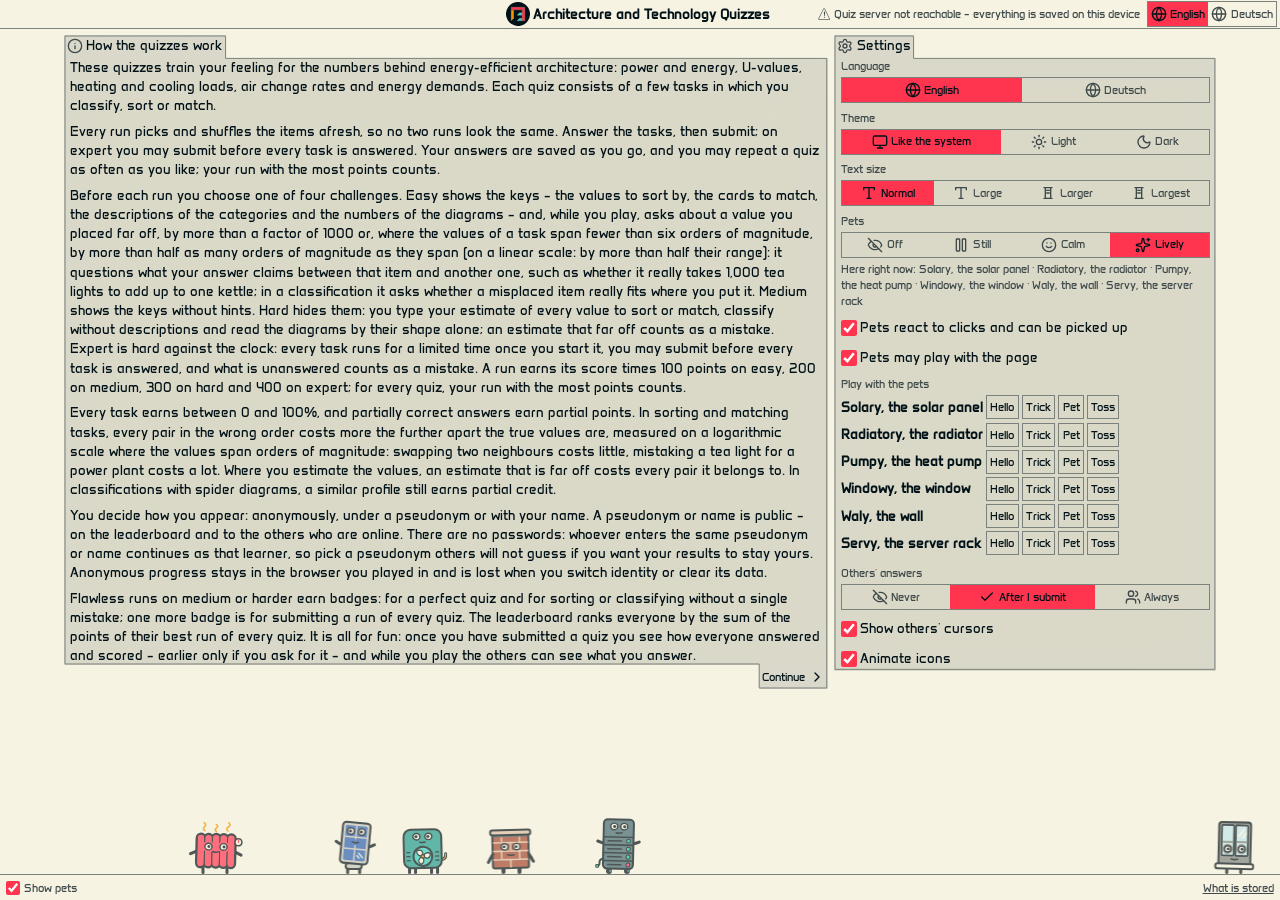
==== commit 52fd63f8: "3" ====
--- a/index.html
+++ b/index.html
@@ -16,8 +16,8 @@
     <style>html{color-scheme:light dark}html,body,#root{height:var(--ui-available-height,100dvh);margin:0}body{background-color:#f7f3e3;color:#001117}html.dark body{background-color:#001117;color:#f7f3e3}html:not([data-semio-styled]) body{visibility:hidden}</style>
     <script>(function(){var d=document.documentElement,m=window.matchMedia("(prefers-color-scheme: dark)");var a=null;try{var c=JSON.parse(localStorage.getItem("semio.os.config")||"null");var l=c&&c.preferences&&c.preferences["os.config.ui-preferences"];var g=l?JSON.parse(l):null;if(g&&g.version===1&&g.events&&g.events.length){for(var i=0;i<g.events.length;i++){var e=g.events[i];if(e&&e.mutation==="setAppearance")a=e.appearance||null}}}catch(e){}var dark=a==="dark"||(a!=="light"&&m.matches);d.classList.toggle("dark",dark);d.dataset.uiAppearance=dark?"dark":"light";d.style.colorScheme=dark?"dark":"light";if(document.body){document.body.style.colorScheme=dark?"dark":"light";document.body.style.backgroundColor=dark?"#001117":"#f7f3e3";document.body.style.color=dark?"#f7f3e3":"#001117";}})();</script>
     <script>(function(){try{var c=JSON.parse(localStorage.getItem("semio.os.config")||"null");var l=c&&c.preferences&&c.preferences["os.config.ui-preferences"];var g=l?JSON.parse(l):null;if(!g||g.version!==1||!g.events)return;var id=null,themes={};for(var i=0;i<g.events.length;i++){var e=g.events[i];if(!e)continue;if(e.mutation==="setTheme")id=e.themeId||null;if(e.mutation==="setCustomTheme"){if(e.theme)themes[e.themeId]=e.theme;else delete themes[e.themeId]}}var stored=id?themes[id]:null;var t=stored&&stored.config;if(!t||!t.colors)return;var d=document.documentElement;var dark=d.classList.contains("dark");for(var k in t.colors){d.style.setProperty("--color-"+k.replace(/_/g,"-"),t.colors[k])}if(t.spacing)for(var s in t.spacing){d.style.setProperty("--spacing-"+s.replace(/_/g,"-"),t.spacing[s])}d.dataset.uiTheme=id;var appearance=t.appearances&&t.appearances[dark?"dark":"light"];var chrome=appearance&&appearance.chrome;function resolveSimple(ref){return ref&&ref.token&&t.colors[ref.token]?t.colors[ref.token]:undefined}var base=chrome&&resolveSimple(chrome.base);var fg=chrome&&resolveSimple(chrome.foreground);if(document.body){if(base)document.body.style.backgroundColor=base;if(fg)document.body.style.color=fg}}catch(e){}})();</script>
-    <script type="module" crossorigin src="/assets/🌐️-CB59xhls.js"></script>
-    <link rel="stylesheet" crossorigin href="/assets/🌐️-BuBegmgH.css">
+    <script type="module" crossorigin src="/assets/🌐️-2pFYP8Ik.js"></script>
+    <link rel="stylesheet" crossorigin href="/assets/🌐️-B_Ta-wZ4.css">
   </head>
   <body>
     <div id="root"><div style="display:flex;align-items:center;justify-content:center;height:100%;font:14px system-ui,sans-serif"><span lang="en">Architecture and Technology Quizzes</span> · <span lang="de">Quizze zu Architektur und Technologie</span></div></div>
--- a/assets/🌐️-B_Ta-wZ4.css
+++ b/assets/🌐️-B_Ta-wZ4.css
@@ -0,0 +1 @@
+@layer properties{@supports (((-webkit-hyphens:none)) and (not (margin-trim:inline))) or ((-moz-orient:inline) and (not (color:rgb(from red r g b)))){:root,:host{--loading-border-duration:1.6s;--waiting-border-duration:3.2s;--introduced-border-duration:1.6s;--celebrate-border-duration:1.2s}*,:before,:after,::backdrop{--tw-translate-x:0;--tw-translate-y:0;--tw-translate-z:0;--tw-rotate-x:initial;--tw-rotate-y:initial;--tw-rotate-z:initial;--tw-skew-x:initial;--tw-skew-y:initial;--tw-space-y-reverse:0;--tw-space-x-reverse:0;--tw-divide-x-reverse:0;--tw-border-style:solid;--tw-divide-y-reverse:0;--tw-gradient-position:initial;--tw-gradient-from:#0000;--tw-gradient-via:#0000;--tw-gradient-to:#0000;--tw-gradient-stops:initial;--tw-gradient-via-stops:initial;--tw-gradient-from-position:0%;--tw-gradient-via-position:50%;--tw-gradient-to-position:100%;--tw-leading:initial;--tw-font-weight:initial;--tw-tracking:initial;--tw-ordinal:initial;--tw-slashed-zero:initial;--tw-numeric-figure:initial;--tw-numeric-spacing:initial;--tw-numeric-fraction:initial;--tw-shadow:0 0 #0000;--tw-shadow-color:initial;--tw-shadow-alpha:100%;--tw-inset-shadow:0 0 #0000;--tw-inset-shadow-color:initial;--tw-inset-shadow-alpha:100%;--tw-ring-color:initial;--tw-ring-shadow:0 0 #0000;--tw-inset-ring-color:initial;--tw-inset-ring-shadow:0 0 #0000;--tw-ring-inset:initial;--tw-ring-offset-width:0px;--tw-ring-offset-color:#fff;--tw-ring-offset-shadow:0 0 #0000;--tw-outline-style:solid;--tw-blur:initial;--tw-brightness:initial;--tw-contrast:initial;--tw-grayscale:initial;--tw-hue-rotate:initial;--tw-invert:initial;--tw-opacity:initial;--tw-saturate:initial;--tw-sepia:initial;--tw-drop-shadow:initial;--tw-drop-shadow-color:initial;--tw-drop-shadow-alpha:100%;--tw-drop-shadow-size:initial;--tw-backdrop-blur:initial;--tw-backdrop-brightness:initial;--tw-backdrop-contrast:initial;--tw-backdrop-grayscale:initial;--tw-backdrop-hue-rotate:initial;--tw-backdrop-invert:initial;--tw-backdrop-opacity:initial;--tw-backdrop-saturate:initial;--tw-backdrop-sepia:initial;--tw-duration:initial;--tw-ease:initial;--tw-content:"";--tw-pan-x:initial;--tw-pan-y:initial;--tw-pinch-zoom:initial;--loading-border-angle:0deg;--loading-border-pulse-opacity:.55;--loading-border-dashoffset:0;--waiting-border-angle:0deg;--waiting-border-pulse-opacity:.7;--waiting-border-dashoffset:0;--cursor-help:help;--cursor-text:text;--introduced-border-width:1px;--celebrate-border-angle:0deg;--celebrate-border-padding:1px}}}@layer theme{:root,:host{--font-sans:Anta, "Anta Extended", "Anta Math", "Anta Symbols", "Noto Emoji", "Noto Emoji 0", "Noto Emoji 1", "Noto Emoji 2", "Noto Emoji 3", "Noto Emoji 4", "Noto Emoji 5", "Noto Emoji 6", "Noto Emoji 7", "Noto Emoji 8", "Noto Emoji 9", "Noto Emoji 10", "Noto Emoji 11";--font-serif:"Kelly Slab", "Kelly Slab Extended", "Kelly Slab Cyrillic", "Noto Emoji", "Noto Emoji 0", "Noto Emoji 1", "Noto Emoji 2", "Noto Emoji 3", "Noto Emoji 4", "Noto Emoji 5", "Noto Emoji 6", "Noto Emoji 7", "Noto Emoji 8", "Noto Emoji 9", "Noto Emoji 10", "Noto Emoji 11";--font-mono:"Share Tech Mono", "Noto Emoji", "Noto Emoji 0", "Noto Emoji 1", "Noto Emoji 2", "Noto Emoji 3", "Noto Emoji 4", "Noto Emoji 5", "Noto Emoji 6", "Noto Emoji 7", "Noto Emoji 8", "Noto Emoji 9", "Noto Emoji 10", "Noto Emoji 11";--color-gray-300:#334041;--color-gray-400:#555f5d;--color-gray-600:#a2a59d;--color-gray-700:#c4c4b9;--color-white:#fff;--spacing:.25rem;--container-xs:20rem;--container-sm:24rem;--container-md:28rem;--container-lg:32rem;--container-xl:36rem;--container-2xl:42rem;--container-4xl:56rem;--container-5xl:64rem;--container-6xl:72rem;--text-xs:11.2px;--text-sm:12.8px;--text-sm--line-height: 1.5 ;--text-base:14.4px;--font-weight-normal:400;--font-weight-medium:500;--font-weight-semibold:600;--font-weight-bold:700;--tracking-tight:-.025em;--tracking-wide:.025em;--tracking-widest:.1em;--leading-tight:1.25;--leading-normal:1.5;--ease-in:cubic-bezier(.4, 0, 1, 1);--ease-out:cubic-bezier(0, 0, .2, 1);--ease-in-out:cubic-bezier(.4, 0, .2, 1);--animate-spin:spin 1s linear infinite;--animate-pulse:pulse 2s cubic-bezier(.4, 0, .6, 1) infinite;--default-transition-duration:.15s;--default-transition-timing-function:cubic-bezier(.4, 0, .2, 1);--default-font-family:var(--font-sans);--default-mono-font-family:var(--font-mono);--color-primary:#ff344f;--color-secondary:#34d1bf;--color-tertiary:#fa9500;--color-danger:#a60009;--color-warning:#fccf05;--color-info:#dbbea1;--color-success:#7eb77f;--color-diff-added:#00d492;--color-dark:#001117;--color-dark-8-9:#07181d;--color-dark-6-7:#0c1c21;--color-dark-7-9:#1d2b2f;--color-dark-gray:#243235;--color-dark-dark-gray-2:#3e494a;--color-dark-4-7:#606966;--color-dark-5-9:#666e6b;--color-gray:#7b827d;--color-light-5-9:#91968f;--color-light-4-7:#979b94;--color-light-5-7:#c9c8bd;--color-light-gray:#d3d2c5;--color-light-7-9:#dad9cb;--color-light-6-7:#ebe8d9;--color-light-8-9:#f0ecdd;--color-light:#f7f3e3;--spacing-touch:.275rem;--spacing-compact:3.2px;--navbar-height:28.8px;--footer-height:28.8px;--panel-header-height:22.4px;--size-medium:22.4px;--size-small:16px;--gap-standard:3.2px;--padding-standard:3.2px;--panel-inset:3.2px;--tree-row-height:24px;--tree-indent-per-level:10px;--tree-toggle-width:14px;--layout-panel-min:150px;--layout-panel-max:480px;--layout-panel-rail:300px;--layout-engagement-max:448px;--ui-spacing:var(--spacing-compact);--spacing-single:calc(1 * var(--ui-spacing));--spacing-double:calc(2 * var(--ui-spacing));--size-tiny:calc(3 * var(--ui-spacing));--size-workbench:calc(1.5 * var(--size-small));--window-chrome-scroll-clearance:calc(var(--size-medium) + 2 * var(--ui-spacing));--window-content-dead-line:var(--window-chrome-scroll-clearance);--size-large:calc(9 * var(--ui-spacing));--size-huge:calc(11 * var(--ui-spacing));--size-mega:calc(13 * var(--ui-spacing));--size-giga:calc(15 * var(--ui-spacing));--size-xl:calc(10 * var(--ui-spacing));--size-tera:calc(17 * var(--ui-spacing));--size-peta:calc(19 * var(--ui-spacing));--layout-touch-min:2.75rem;--layout-label:calc(30 * var(--ui-spacing));--layout-popover-min:calc(37.5 * var(--ui-spacing));--layout-command-max:calc(93.75 * var(--ui-spacing));--layout-deck-width:60rem;--layout-deck-height:43.75rem;--layout-story-height:25rem;--layout-story-width-sm:37.5rem;--layout-story-width-md:50rem;--layout-story-width-lg:60rem;--layout-floating-menu-sm:calc(68.75 * var(--ui-spacing));--layout-floating-menu-md:calc(87.5 * var(--ui-spacing));--layout-floating-menu-lg:calc(112.5 * var(--ui-spacing));--layout-floating-overlay:calc(131.25 * var(--ui-spacing));--layout-preview-min:4.5rem;--layout-preview-md:5.5rem;--layout-offscreen:-100vw;--stroke-hairline:1px;--stroke-default:calc(2 * var(--stroke-hairline));--stroke-focus:calc(3 * var(--stroke-hairline));--radius-full:0rem;--text-2xs:.6rem;--text-2xs--line-height: 1.5 ;--z-base:0;--z-window:10;--z-pane:20;--z-panel:30;--z-dialog:40;--z-menu:50;--z-navbar:100;--z-modal:1000;--z-tutorial:10000;--glass-saturate:1.45;--level-shade-step:5%;--glass-alpha-step:.12;--glass-blur-step:.5rem;--element-shade-step:6%;--hover-shade-step:12%;--veil-alpha:.4;--veil-blur:.5rem;--scrollbar-size:var(--spacing-double);--color-foreground:var(--foreground);--color-muted-foreground:var(--muted-foreground);--color-active-base:var(--active-base);--color-active-foreground:var(--active-foreground);--color-popover-foreground:var(--border-element-color);--color-border:var(--border-normal-color);--color-emphasized:var(--foreground)}}@layer base{*,:after,:before,::backdrop{box-sizing:border-box;border:0 solid;margin:0;padding:0}::file-selector-button{box-sizing:border-box;border:0 solid;margin:0;padding:0}html,:host{-webkit-text-size-adjust:100%;tab-size:4;line-height:1.5;font-family:var(--default-font-family,-apple-system, BlinkMacSystemFont, "Segoe UI", Roboto, "Helvetica Neue", "Noto Sans", Arial, sans-serif, "Apple Color Emoji", "Segoe UI Emoji", "Segoe UI Symbol", "Noto Color Emoji");font-feature-settings:var(--default-font-feature-settings,normal);font-variation-settings:var(--default-font-variation-settings,normal);-webkit-tap-highlight-color:transparent}hr{height:0;color:inherit;border-top-width:1px}abbr:where([title]){-webkit-text-decoration:underline dotted;text-decoration:underline dotted}h1,h2,h3,h4,h5,h6{font-size:inherit;font-weight:inherit}a{color:inherit;-webkit-text-decoration:inherit;text-decoration:inherit}b,strong{font-weight:bolder}code,kbd,samp,pre{font-family:var(--default-mono-font-family,ui-monospace, SFMono-Regular, Menlo, Monaco, Consolas, "Liberation Mono", "Courier New", monospace);font-feature-settings:var(--default-mono-font-feature-settings,normal);font-variation-settings:var(--default-mono-font-variation-settings,normal);font-size:1em}small{font-size:80%}sub,sup{vertical-align:baseline;font-size:75%;line-height:0;position:relative}sub{bottom:-.25em}sup{top:-.5em}table{text-indent:0;border-color:inherit;border-collapse:collapse}:-moz-focusring:where(:not(iframe)){outline:auto}progress{vertical-align:baseline}summary{display:list-item}ol,ul,menu{list-style:none}img,svg,video,canvas,audio,iframe,embed,object{vertical-align:middle;display:block}img,video{max-width:100%;height:auto}button,input,select,optgroup,textarea{font:inherit;font-feature-settings:inherit;font-variation-settings:inherit;letter-spacing:inherit;color:inherit;opacity:1;background-color:#0000;border-radius:0}::file-selector-button{font:inherit;font-feature-settings:inherit;font-variation-settings:inherit;letter-spacing:inherit;color:inherit;opacity:1;background-color:#0000;border-radius:0}:where(select:is([multiple],[size])) optgroup{font-weight:bolder}:where(select:is([multiple],[size])) optgroup option{padding-inline-start:20px}::file-selector-button{margin-inline-end:4px}::placeholder{opacity:1}@supports (not ((-webkit-appearance:-apple-pay-button))) or (contain-intrinsic-size:1px){::placeholder{color:currentColor}@supports (color:color-mix(in lab,red,red)){::placeholder{color:color-mix(in oklab,currentcolor 50%,transparent)}}}textarea{resize:vertical}::-webkit-search-decoration{-webkit-appearance:none}::-webkit-date-and-time-value{min-height:1lh;text-align:inherit}::-webkit-datetime-edit{display:inline-flex}::-webkit-datetime-edit-fields-wrapper{padding:0}::-webkit-datetime-edit{padding-block:0}::-webkit-datetime-edit-year-field{padding-block:0}::-webkit-datetime-edit-month-field{padding-block:0}::-webkit-datetime-edit-day-field{padding-block:0}::-webkit-datetime-edit-hour-field{padding-block:0}::-webkit-datetime-edit-minute-field{padding-block:0}::-webkit-datetime-edit-second-field{padding-block:0}::-webkit-datetime-edit-millisecond-field{padding-block:0}::-webkit-datetime-edit-meridiem-field{padding-block:0}::-webkit-calendar-picker-indicator{line-height:1}:-moz-ui-invalid{box-shadow:none}button,input:where([type=button],[type=reset],[type=submit]){appearance:button}::file-selector-button{appearance:button}::-webkit-inner-spin-button{height:auto}::-webkit-outer-spin-button{height:auto}[hidden]:where(:not([hidden=until-found])){display:none!important}:root{--spacing-compact:.2rem;--spacing-touch:.275rem;--window:var(--color-light-6-7);--temporary:var(--color-light-4-7);--accent-secondary:var(--color-secondary);--accent-tertiary:var(--color-tertiary);--hover-base:var(--color-gray-700);--hover-window:var(--color-light-gray);--hover-panel:var(--color-gray-600);--element-base:var(--color-gray);--element-window:var(--color-gray);--element-panel:var(--color-dark-5-9);--border-color:var(--border-normal-color);--loading-border-duration:1.6s;--waiting-border-duration:3.2s;--introduced-border-duration:1.6s;--celebrate-border-duration:1.2s;--plaster:var(--color-gray);--plaster-edge:var(--color-foreground);--info-bg:var(--color-light-8-9);--info-foreground:var(--color-dark);--info-border:var(--color-info);--success-bg:var(--color-light-7-9);--success-foreground:var(--color-dark);--success-border:var(--color-success);--warning-bg:var(--color-light-6-7);--warning-foreground:var(--color-dark);--warning-border:var(--color-warning);--destructive-bg:var(--color-light-8-9);--destructive-foreground:var(--color-danger);--destructive-border:var(--color-danger);--scrollbar-thumb:var(--border-color);--scrollbar-thumb-hover:var(--muted-foreground);--color-new:var(--success-border);--color-modified:var(--warning-border);--color-removed:var(--destructive-border);--color-changed-selected:var(--accent);--color-changed-hovered:var(--accent-secondary);--cursor-default:url(/🖼️assets/👆️cursor/🖱️default/☀️light.svg) 0 0, default;--cursor-pointer:url(/🖼️assets/👆️cursor/👆️pointer/☀️light.svg) 0 0, pointer;--cursor-grab:url(/🖼️assets/👆️cursor/✋️grab/☀️light.svg) 0 0, grab;--cursor-grabbing:url(/🖼️assets/👆️cursor/✊️grabbing/☀️light.svg) 0 0, grabbing;--cursor-ew-resize:url(/🖼️assets/👆️cursor/↔️ew-resize/☀️light.svg) 16 2, ew-resize;--cursor-col-resize:url(/🖼️assets/👆️cursor/↔️ew-resize/☀️light.svg) 16 2, col-resize;--cursor-ns-resize:url(/🖼️assets/👆️cursor/↕️ns-resize/☀️light.svg) 2 16, ns-resize;--cursor-nesw-resize:url(/🖼️assets/👆️cursor/↗️nesw-resize/🌙️dark.svg) 16 16, nesw-resize;--cursor-nwse-resize:url(/🖼️assets/👆️cursor/↘️nwse-resize/☀️light.svg) 16 16, nwse-resize;--cursor-move:url(/🖼️assets/👆️cursor/🧭️move/✏️light-source.svg) 16 16, move;--cursor-crosshair:url(/🖼️assets/👆️cursor/🎯️crosshair/☀️light.svg) 0 0, crosshair;--cursor-crosshair-centered:url(/🖼️assets/👆️cursor/🎯️crosshair/☀️light.svg) 16 16, crosshair;--cursor-selectable:url(/🖼️assets/👆️cursor/☑️selectable/☀️light.svg) 0 0, pointer;--cursor-foldable:url(/🖼️assets/👆️cursor/🪭️foldable/☀️light.svg) 0 0, pointer;--cursor-help:help;--cursor-not-allowed:url(/🖼️assets/👆️cursor/🚫️not-allowed/☀️light.svg) 0 0, not-allowed;--cursor-text:text;--cursor-ghost-default:url(/🖼️assets/👆️cursor/🖱️default/☀️light.svg);--cursor-ghost-pointer:url(/🖼️assets/👆️cursor/👆️pointer/☀️light.svg);--cursor-ghost-grab:url(/🖼️assets/👆️cursor/✋️grab/☀️light.svg);--cursor-ghost-grabbing:url(/🖼️assets/👆️cursor/✊️grabbing/☀️light.svg);--cursor-ghost-crosshair:url(/🖼️assets/👆️cursor/🎯️crosshair/☀️light.svg);--cursor-ghost-move:url(/🖼️assets/👆️cursor/🧭️move/✏️light-source.svg)}:root *{cursor:var(--cursor-default)}:root ::selection{background-color:var(--accent);color:var(--border-emphasized-color)}:root html,:root *{scrollbar-width:thin;scrollbar-color:transparent transparent}@supports not selector(::-webkit-scrollbar){:root :hover{scrollbar-color:var(--scrollbar-thumb) transparent}}:root ::-webkit-scrollbar{width:var(--scrollbar-size);height:var(--scrollbar-size)}:root ::-webkit-scrollbar-track{background:0 0}:root ::-webkit-scrollbar-thumb{background-color:#0000;border-radius:0;transition:background-color .12s}:root :hover::-webkit-scrollbar-thumb{background-color:var(--scrollbar-thumb)}:root ::-webkit-scrollbar-thumb:hover{background-color:var(--scrollbar-thumb-hover)}:root ::-webkit-scrollbar-thumb:active{background-color:var(--scrollbar-thumb-hover)}:root ::-webkit-scrollbar-corner{background:0 0}:root .ui-scrollbar-hidden{scrollbar-width:none}:root .ui-scrollbar-hidden::-webkit-scrollbar{display:none}:root [data-slot=scroll-area-scrollbar]{background:0 0}:root [data-slot=scroll-area-scrollbar][data-orientation=vertical]{width:var(--scrollbar-size)}:root [data-slot=scroll-area-scrollbar][data-orientation=horizontal]{height:var(--scrollbar-size)}:root [data-slot=scroll-area-thumb]{background-color:var(--scrollbar-thumb);opacity:0;border-radius:0;transition:opacity .12s,background-color .12s}:root [data-slot=scroll-area-scrollbar]:hover [data-slot=scroll-area-thumb]{opacity:1}:root [data-slot=scroll-area-thumb]:hover{background-color:var(--scrollbar-thumb-hover)}:root body.cursor-selectable,:root body.cursor-selectable *{cursor:var(--cursor-selectable)!important}:root .cursor-default,:root [style*="cursor: default"],:root [style*="cursor:default"],:root [class*=cursor-default],:root [class*="before:cursor-default"]:before,:root [class*="after:cursor-default"]:after{cursor:var(--cursor-default)!important}:root .cursor-pointer,:root [style*="cursor: pointer"],:root [style*="cursor:pointer"],:root [class*=cursor-pointer],:root [class*="before:cursor-pointer"]:before,:root [class*="after:cursor-pointer"]:after{cursor:var(--cursor-pointer)!important}:root .cursor-selectable,:root [style*="cursor: selectable"],:root [style*="cursor:selectable"],:root [class*=cursor-selectable],:root [class*="before:cursor-selectable"]:before,:root [class*="after:cursor-selectable"]:after{cursor:var(--cursor-selectable)!important}:root .cursor-foldable,:root [style*="cursor: foldable"],:root [style*="cursor:foldable"],:root [class*=cursor-foldable],:root [class*="before:cursor-foldable"]:before,:root [class*="after:cursor-foldable"]:after{cursor:var(--cursor-foldable)!important}:root .cursor-grab,:root [style*="cursor: grab"],:root [style*="cursor:grab"],:root [class*=cursor-grab],:root [class*="before:cursor-grab"]:before,:root [class*="after:cursor-grab"]:after{cursor:var(--cursor-grab)!important}:root .cursor-grabbing,:root [style*="cursor: grabbing"],:root [style*="cursor:grabbing"],:root [class*=cursor-grabbing],:root [class*="before:cursor-grabbing"]:before,:root [class*="after:cursor-grabbing"]:after{cursor:var(--cursor-grabbing)!important}:root .cursor-ew-resize,:root .cursor-w-resize,:root .cursor-e-resize,:root [style*="cursor: ew-resize"],:root [style*="cursor:ew-resize"],:root [style*="cursor: w-resize"],:root [style*="cursor:w-resize"],:root [style*="cursor: e-resize"],:root [style*="cursor:e-resize"],:root [class*=cursor-ew-resize],:root [class*=cursor-w-resize],:root [class*=cursor-e-resize],:root [class*="before:cursor-ew-resize"]:before,:root [class*="before:cursor-w-resize"]:before,:root [class*="before:cursor-e-resize"]:before,:root [class*="after:cursor-ew-resize"]:after,:root [class*="after:cursor-w-resize"]:after,:root [class*="after:cursor-e-resize"]:after{cursor:var(--cursor-ew-resize)!important}:root .cursor-col-resize,:root [style*="cursor: col-resize"],:root [style*="cursor:col-resize"],:root [class*=cursor-col-resize],:root [class*="before:cursor-col-resize"]:before,:root [class*="after:cursor-col-resize"]:after{cursor:var(--cursor-col-resize)!important}:root .cursor-ns-resize,:root .cursor-n-resize,:root .cursor-s-resize,:root .cursor-row-resize,:root [style*="cursor: ns-resize"],:root [style*="cursor:ns-resize"],:root [style*="cursor: n-resize"],:root [style*="cursor:n-resize"],:root [style*="cursor: s-resize"],:root [style*="cursor:s-resize"],:root [style*="cursor: row-resize"],:root [style*="cursor:row-resize"],:root [class*=cursor-ns-resize],:root [class*=cursor-n-resize],:root [class*=cursor-s-resize],:root [class*=cursor-row-resize],:root [class*="before:cursor-ns-resize"]:before,:root [class*="before:cursor-n-resize"]:before,:root [class*="before:cursor-s-resize"]:before,:root [class*="before:cursor-row-resize"]:before,:root [class*="after:cursor-ns-resize"]:after,:root [class*="after:cursor-n-resize"]:after,:root [class*="after:cursor-s-resize"]:after,:root [class*="after:cursor-row-resize"]:after{cursor:var(--cursor-ns-resize)!important}:root .cursor-nesw-resize,:root .cursor-ne-resize,:root .cursor-sw-resize,:root [style*="cursor: nesw-resize"],:root [style*="cursor:nesw-resize"],:root [style*="cursor: ne-resize"],:root [style*="cursor:ne-resize"],:root [style*="cursor: sw-resize"],:root [style*="cursor:sw-resize"],:root [class*=cursor-nesw-resize],:root [class*=cursor-ne-resize],:root [class*=cursor-sw-resize],:root [class*="before:cursor-nesw-resize"]:before,:root [class*="before:cursor-ne-resize"]:before,:root [class*="before:cursor-sw-resize"]:before,:root [class*="after:cursor-nesw-resize"]:after,:root [class*="after:cursor-ne-resize"]:after,:root [class*="after:cursor-sw-resize"]:after{cursor:var(--cursor-nesw-resize)!important}:root .cursor-nwse-resize,:root .cursor-nw-resize,:root .cursor-se-resize,:root [style*="cursor: nwse-resize"],:root [style*="cursor:nwse-resize"],:root [style*="cursor: nw-resize"],:root [style*="cursor:nw-resize"],:root [style*="cursor: se-resize"],:root [style*="cursor:se-resize"],:root [class*=cursor-nwse-resize],:root [class*=cursor-nw-resize],:root [class*=cursor-se-resize],:root [class*="before:cursor-nwse-resize"]:before,:root [class*="before:cursor-nw-resize"]:before,:root [class*="before:cursor-se-resize"]:before,:root [class*="after:cursor-nwse-resize"]:after,:root [class*="after:cursor-nw-resize"]:after,:root [class*="after:cursor-se-resize"]:after{cursor:var(--cursor-nwse-resize)!important}:root .cursor-move,:root [style*="cursor: move"],:root [style*="cursor:move"],:root [class*=cursor-move],:root [class*="before:cursor-move"]:before,:root [class*="after:cursor-move"]:after{cursor:var(--cursor-move)!important}:root .cursor-crosshair,:root [style*="cursor: crosshair"],:root [style*="cursor:crosshair"],:root [class*=cursor-crosshair],:root [class*="before:cursor-crosshair"]:before,:root [class*="after:cursor-crosshair"]:after{cursor:var(--cursor-crosshair)!important}:root .cursor-not-allowed,:root [class~=cursor-not-allowed],:root [style*="cursor: not-allowed"],:root [style*="cursor:not-allowed"],:root [class*=cursor-not-allowed]:is(:disabled,[aria-disabled=true],[data-disabled=true]){cursor:var(--cursor-not-allowed)!important}:root .cursor-help,:root [style*="cursor: help"],:root [style*="cursor:help"],:root [class*=cursor-help],:root [class*="before:cursor-help"]:before,:root [class*="after:cursor-help"]:after{cursor:var(--cursor-help)!important}:root .cursor-text,:root [style*="cursor: text"],:root [style*="cursor:text"],:root [class*=cursor-text],:root [class*="before:cursor-text"]:after{cursor:var(--cursor-text)!important}:root .react-flow__node:not(.cursor-pointer):not(.cursor-foldable):not(.cursor-grab):not(.cursor-grabbing):not(.cursor-move):not(.cursor-crosshair):not(.cursor-not-allowed):not(.cursor-help):not(.cursor-text),:root .react-flow__node:has([data-kit-node]),:root .react-flow__node:has([data-kit-node]) *{cursor:var(--cursor-selectable)!important}:root .react-flow__edge{cursor:var(--cursor-pointer)!important}:root .react-flow__pane.draggable{cursor:var(--cursor-grab)!important}:root .react-flow__pane.dragging{cursor:var(--cursor-grabbing)!important}:root .react-flow__handle.connectionindicator{cursor:var(--cursor-crosshair-centered)!important}:root .temp .react-flow__edge-path{stroke:var(--color-primary);stroke-dasharray:5 5}:root .react-flow__handle.connectionindicator,:root .react-flow__handle.connectionindicator:hover{cursor:var(--cursor-crosshair-centered)!important}:root .react-flow__viewport-portal{pointer-events:none!important}:root [data-slot=popover-trigger]{cursor:var(--cursor-pointer)!important}:root [data-slot=resizable-handle][data-panel-group-direction=horizontal],:root [data-slot=resizable-handle][data-panel-group-direction=horizontal]:before,:root [data-slot=resizable-handle][data-panel-group-direction=horizontal]:after{cursor:var(--cursor-ew-resize)!important}:root [data-slot=resizable-handle][data-panel-group-direction=vertical],:root [data-slot=resizable-handle][data-panel-group-direction=vertical]:before,:root [data-slot=resizable-handle][data-panel-group-direction=vertical]:after{cursor:var(--cursor-ns-resize)!important}:root [data-slot=resizable-handle][data-resize-orientation=horizontal]{cursor:var(--cursor-ew-resize)!important}:root [data-slot=resizable-handle][data-resize-orientation=vertical]{cursor:var(--cursor-ns-resize)!important}:root [data-slot=resizable-corner]{touch-action:none;cursor:var(--cursor-move)!important}:root [data-slot=resizable-handle]:has([data-slot=resizable-corner]:hover){cursor:var(--cursor-move)!important}:root [role=button]:not(.cursor-selectable):not(.cursor-foldable):not(.cursor-grab):not(.cursor-grabbing):not(.cursor-move):not(.cursor-crosshair):not(.cursor-not-allowed):not(.cursor-help):not(.cursor-text),:root [role=link]:not(.cursor-selectable):not(.cursor-foldable):not(.cursor-grab):not(.cursor-grabbing):not(.cursor-move):not(.cursor-crosshair):not(.cursor-not-allowed):not(.cursor-help):not(.cursor-text),:root a:not(.cursor-selectable):not(.cursor-foldable):not(.cursor-grab):not(.cursor-grabbing):not(.cursor-move):not(.cursor-crosshair):not(.cursor-not-allowed):not(.cursor-help):not(.cursor-text),:root button:not(.cursor-selectable):not(.cursor-foldable):not(.cursor-grab):not(.cursor-grabbing):not(.cursor-move):not(.cursor-crosshair):not(.cursor-not-allowed):not(.cursor-help):not(.cursor-text),:root [data-slot=breadcrumb-separator][class*=cursor-pointer]{cursor:var(--cursor-pointer)!important}.prose{--tw-prose-body:var(--foreground);--tw-prose-headings:var(--foreground);--tw-prose-lead:var(--muted-foreground);--tw-prose-links:var(--accent);--tw-prose-bold:var(--foreground);--tw-prose-counters:var(--muted-foreground);--tw-prose-bullets:var(--primary);--tw-prose-hr:var(--border-color);--tw-prose-quotes:var(--foreground);--tw-prose-quote-borders:var(--border-color);--tw-prose-code:var(--foreground);--tw-prose-pre-bg:var(--muted);--tw-prose-th-borders:var(--border-color);--tw-prose-td-borders:var(--border-color)}.prose a{color:var(--accent)}.prose a:hover{color:var(--hover-base)}.prose code{background-color:var(--muted)}.prose pre code{background-color:#0000}.prose blockquote{border:var(--stroke-hairline) solid var(--border-color);padding:var(--ui-spacing);border-radius:0}}@layer components;@layer utilities{.border-loading{position:relative}.border-loading:after{content:"";z-index:1;pointer-events:none;border-radius:inherit;padding:var(--stroke-hairline);opacity:var(--loading-border-pulse-opacity);animation:loading-border-spin var(--loading-border-duration) linear infinite,loading-border-pulse var(--loading-border-duration) ease-in-out infinite;background:conic-gradient(from var(--loading-border-angle),transparent,var(--loading-border-color,var(--border-normal-color))),conic-gradient(var(--loading-border-color,var(--border-normal-color)) 0 360deg);position:absolute;inset:0}@supports (color:color-mix(in lab,red,red)){.border-loading:after{background:conic-gradient(from var(--loading-border-angle),transparent,var(--loading-border-color,var(--border-normal-color))),conic-gradient(color-mix(in oklab,var(--loading-border-color,var(--border-normal-color)) 20%,transparent) 0 360deg)}}.border-loading:after{-webkit-mask-image:linear-gradient(#000 0 0),linear-gradient(#000 0 0);mask-image:linear-gradient(#000 0 0),linear-gradient(#000 0 0);-webkit-mask-position:0 0,0 0;mask-position:0 0,0 0;-webkit-mask-size:auto,auto;mask-size:auto,auto;-webkit-mask-repeat:repeat,repeat;mask-repeat:repeat,repeat;-webkit-mask-clip:content-box,border-box;mask-clip:content-box,border-box;-webkit-mask-origin:content-box,border-box;mask-origin:content-box,border-box;-webkit-mask-composite:xor;mask-composite:exclude;-webkit-mask-source-type:auto,auto;mask-mode:match-source,match-source}@media(prefers-reduced-motion:reduce){.border-loading:after{opacity:1;animation:none}}.border-waiting{position:relative}.border-waiting:after{content:"";z-index:1;pointer-events:none;border-radius:inherit;padding:var(--stroke-hairline);opacity:var(--waiting-border-pulse-opacity);animation:waiting-border-spin var(--waiting-border-duration) linear infinite,waiting-border-pulse var(--waiting-border-duration) ease-in-out infinite;background:repeating-conic-gradient(from var(--waiting-border-angle),var(--waiting-border-color,var(--border-normal-color)) 0deg 18deg,transparent 18deg 30deg),conic-gradient(var(--waiting-border-color,var(--border-normal-color)) 0 360deg);position:absolute;inset:0}@supports (color:color-mix(in lab,red,red)){.border-waiting:after{background:repeating-conic-gradient(from var(--waiting-border-angle),var(--waiting-border-color,var(--border-normal-color)) 0deg 18deg,transparent 18deg 30deg),conic-gradient(color-mix(in oklab,var(--waiting-border-color,var(--border-normal-color)) 20%,transparent) 0 360deg)}}.border-waiting:after{-webkit-mask-image:linear-gradient(#000 0 0),linear-gradient(#000 0 0);mask-image:linear-gradient(#000 0 0),linear-gradient(#000 0 0);-webkit-mask-position:0 0,0 0;mask-position:0 0,0 0;-webkit-mask-size:auto,auto;mask-size:auto,auto;-webkit-mask-repeat:repeat,repeat;mask-repeat:repeat,repeat;-webkit-mask-clip:content-box,border-box;mask-clip:content-box,border-box;-webkit-mask-origin:content-box,border-box;mask-origin:content-box,border-box;-webkit-mask-composite:xor;mask-composite:exclude;-webkit-mask-source-type:auto,auto;mask-mode:match-source,match-source}@media(prefers-reduced-motion:reduce){.border-waiting:after{opacity:1;animation:none}}.pointer-events-auto{pointer-events:auto}.pointer-events-none{pointer-events:none}.\!visible{visibility:visible!important}.collapse{visibility:collapse}.invisible{visibility:hidden}.visible{visibility:visible}.sr-only{clip-path:inset(50%);white-space:nowrap;border-width:0;width:1px;height:1px;margin:-1px;padding:0;position:absolute;overflow:hidden}.absolute{position:absolute}.fixed{position:fixed}.relative{position:relative}.static{position:static}.sticky{position:sticky}.inset-0{inset:0}.inset-2{inset:calc(var(--spacing) * 2)}.inset-4{inset:calc(var(--spacing) * 4)}.inset-x-0{inset-inline:0}.inset-y-0{inset-block:0}.start-0{inset-inline-start:calc(var(--spacing) * 0)}.end-0{inset-inline-end:calc(var(--spacing) * 0)}.end-2{inset-inline-end:calc(var(--spacing) * 2)}.-top-0\.5{top:calc(var(--spacing) * -.5)}.top-0{top:0}.top-1{top:var(--spacing)}.top-1\/2{top:50%}.top-20{top:calc(var(--spacing) * 20)}.top-36{top:calc(var(--spacing) * 36)}.top-\[50\%\]{top:50%}.top-double{top:calc(2 * var(--ui-spacing))}.-right-0\.5{right:calc(var(--spacing) * -.5)}.right-0{right:0}.right-1{right:var(--spacing)}.right-4{right:calc(var(--spacing) * 4)}.right-double{right:calc(2 * var(--ui-spacing))}.-bottom-0\.5{bottom:calc(var(--spacing) * -.5)}.bottom-0{bottom:0}.bottom-1{bottom:var(--spacing)}.bottom-2{bottom:calc(var(--spacing) * 2)}.bottom-double{bottom:calc(2 * var(--ui-spacing))}.left-0{left:0}.left-1\/2{left:50%}.left-3{left:calc(var(--spacing) * 3)}.left-28{left:calc(var(--spacing) * 28)}.left-48{left:calc(var(--spacing) * 48)}.left-68{left:calc(var(--spacing) * 68)}.left-\[50\%\]{left:50%}.left-double{left:calc(2 * var(--ui-spacing))}.left-offscreen{left:var(--layout-offscreen)}.isolate{isolation:isolate}.z-0{z-index:0}.z-10{z-index:10}.z-20{z-index:20}.z-30{z-index:30}.z-40{z-index:40}.z-50{z-index:50}.z-\[1\]{z-index:1}.z-\[2\]{z-index:2}.z-\[31\]{z-index:31}.z-\[32\]{z-index:32}.z-\[40\]{z-index:40}.z-\[9999\]{z-index:9999}.z-base{z-index:var(--z-base)}.z-dialog{z-index:var(--z-dialog)}.z-menu{z-index:var(--z-menu)}.z-navbar{z-index:var(--z-navbar)}.z-pane{z-index:var(--z-pane)}.z-panel{z-index:var(--z-panel)}.z-tutorial{z-index:var(--z-tutorial)}.z-window{z-index:var(--z-window)}.col-1{grid-column:1}.col-span-2{grid-column:span 2/span 2}.col-start-1{grid-column-start:1}.col-start-2{grid-column-start:2}.row-1{grid-row:1}.row-2{grid-row:2}.row-3{grid-row:3}.row-6{grid-row:6}.row-7{grid-row:7}.row-9{grid-row:9}.row-start-1{grid-row-start:1}.container{width:100%}@media(min-width:40rem){.container{max-width:40rem}}@media(min-width:48rem){.container{max-width:48rem}}@media(min-width:64rem){.container{max-width:64rem}}@media(min-width:80rem){.container{max-width:80rem}}@media(min-width:96rem){.container{max-width:96rem}}.\!m-0{margin:0!important}.m-0{margin:0}.m-double{margin:var(--spacing-double);margin:calc(2 * var(--ui-spacing))}.-mx-single{margin-inline:calc(calc(1 * var(--ui-spacing)) * -1)}.mx-auto{margin-inline:auto}.my-auto{margin-block:auto}.my-single{margin-block:calc(1 * var(--ui-spacing))}.ms-auto{margin-inline-start:auto}.ms-single{margin-inline-start:calc(1 * var(--ui-spacing))}.prose{color:var(--tw-prose-body);max-width:65ch}.prose :where(p):not(:where([class~=not-prose],[class~=not-prose] *)){margin-top:1.25em;margin-bottom:1.25em}.prose :where([class~=lead]):not(:where([class~=not-prose],[class~=not-prose] *)){color:var(--tw-prose-lead);margin-top:1.2em;margin-bottom:1.2em;font-size:1.25em;line-height:1.6}.prose :where(a):not(:where([class~=not-prose],[class~=not-prose] *)){color:var(--tw-prose-links);font-weight:500;text-decoration:underline}.prose :where(strong):not(:where([class~=not-prose],[class~=not-prose] *)){color:var(--tw-prose-bold);font-weight:600}.prose :where(a strong):not(:where([class~=not-prose],[class~=not-prose] *)),.prose :where(blockquote strong):not(:where([class~=not-prose],[class~=not-prose] *)),.prose :where(thead th strong):not(:where([class~=not-prose],[class~=not-prose] *)){color:inherit}.prose :where(ol):not(:where([class~=not-prose],[class~=not-prose] *)){margin-top:1.25em;margin-bottom:1.25em;padding-inline-start:1.625em;list-style-type:decimal}.prose :where(ol[type=A]):not(:where([class~=not-prose],[class~=not-prose] *)){list-style-type:upper-alpha}.prose :where(ol[type=a]):not(:where([class~=not-prose],[class~=not-prose] *)){list-style-type:lower-alpha}.prose :where(ol[type=A s]):not(:where([class~=not-prose],[class~=not-prose] *)){list-style-type:upper-alpha}.prose :where(ol[type=a s]):not(:where([class~=not-prose],[class~=not-prose] *)){list-style-type:lower-alpha}.prose :where(ol[type=I]):not(:where([class~=not-prose],[class~=not-prose] *)){list-style-type:upper-roman}.prose :where(ol[type=i]):not(:where([class~=not-prose],[class~=not-prose] *)){list-style-type:lower-roman}.prose :where(ol[type=I s]):not(:where([class~=not-prose],[class~=not-prose] *)){list-style-type:upper-roman}.prose :where(ol[type=i s]):not(:where([class~=not-prose],[class~=not-prose] *)){list-style-type:lower-roman}.prose :where(ol[type="1"]):not(:where([class~=not-prose],[class~=not-prose] *)){list-style-type:decimal}.prose :where(ul):not(:where([class~=not-prose],[class~=not-prose] *)){margin-top:1.25em;margin-bottom:1.25em;padding-inline-start:1.625em;list-style-type:disc}.prose :where(ol>li):not(:where([class~=not-prose],[class~=not-prose] *))::marker{color:var(--tw-prose-counters);font-weight:400}.prose :where(ul>li):not(:where([class~=not-prose],[class~=not-prose] *))::marker{color:var(--tw-prose-bullets)}.prose :where(dt):not(:where([class~=not-prose],[class~=not-prose] *)){color:var(--tw-prose-headings);margin-top:1.25em;font-weight:600}.prose :where(hr):not(:where([class~=not-prose],[class~=not-prose] *)){border-color:var(--tw-prose-hr);border-top-width:1px;margin-top:3em;margin-bottom:3em}.prose :where(blockquote):not(:where([class~=not-prose],[class~=not-prose] *)){color:var(--tw-prose-quotes);border-inline-start-width:.25rem;border-inline-start-color:var(--tw-prose-quote-borders);quotes:"“""”""‘""’";margin-top:1.6em;margin-bottom:1.6em;padding-inline-start:1em;font-style:italic;font-weight:500}.prose :where(blockquote p:first-of-type):not(:where([class~=not-prose],[class~=not-prose] *)):before{content:open-quote}.prose :where(blockquote p:last-of-type):not(:where([class~=not-prose],[class~=not-prose] *)):after{content:close-quote}.prose :where(h1):not(:where([class~=not-prose],[class~=not-prose] *)){color:var(--tw-prose-headings);margin-top:0;margin-bottom:.888889em;font-size:2.25em;font-weight:800;line-height:1.11111}.prose :where(h1 strong):not(:where([class~=not-prose],[class~=not-prose] *)){color:inherit;font-weight:900}.prose :where(h2):not(:where([class~=not-prose],[class~=not-prose] *)){color:var(--tw-prose-headings);margin-top:2em;margin-bottom:1em;font-size:1.5em;font-weight:700;line-height:1.33333}.prose :where(h2 strong):not(:where([class~=not-prose],[class~=not-prose] *)){color:inherit;font-weight:800}.prose :where(h3):not(:where([class~=not-prose],[class~=not-prose] *)){color:var(--tw-prose-headings);margin-top:1.6em;margin-bottom:.6em;font-size:1.25em;font-weight:600;line-height:1.6}.prose :where(h3 strong):not(:where([class~=not-prose],[class~=not-prose] *)){color:inherit;font-weight:700}.prose :where(h4):not(:where([class~=not-prose],[class~=not-prose] *)){color:var(--tw-prose-headings);margin-top:1.5em;margin-bottom:.5em;font-weight:600;line-height:1.5}.prose :where(h4 strong):not(:where([class~=not-prose],[class~=not-prose] *)){color:inherit;font-weight:700}.prose :where(img):not(:where([class~=not-prose],[class~=not-prose] *)){margin-top:2em;margin-bottom:2em}.prose :where(picture):not(:where([class~=not-prose],[class~=not-prose] *)){margin-top:2em;margin-bottom:2em;display:block}.prose :where(video):not(:where([class~=not-prose],[class~=not-prose] *)){margin-top:2em;margin-bottom:2em}.prose :where(kbd):not(:where([class~=not-prose],[class~=not-prose] *)){color:var(--tw-prose-kbd);box-shadow:0 0 0 1px var(--tw-prose-kbd-shadows),0 3px 0 var(--tw-prose-kbd-shadows);padding-top:.1875em;padding-inline-end:.375em;padding-bottom:.1875em;border-radius:.3125rem;padding-inline-start:.375em;font-family:inherit;font-size:.875em;font-weight:500}.prose :where(code):not(:where([class~=not-prose],[class~=not-prose] *)){color:var(--tw-prose-code);font-size:.875em;font-weight:600}.prose :where(code):not(:where([class~=not-prose],[class~=not-prose] *)):before,.prose :where(code):not(:where([class~=not-prose],[class~=not-prose] *)):after{content:"`"}.prose :where(a code):not(:where([class~=not-prose],[class~=not-prose] *)),.prose :where(h1 code):not(:where([class~=not-prose],[class~=not-prose] *)){color:inherit}.prose :where(h2 code):not(:where([class~=not-prose],[class~=not-prose] *)){color:inherit;font-size:.875em}.prose :where(h3 code):not(:where([class~=not-prose],[class~=not-prose] *)){color:inherit;font-size:.9em}.prose :where(h4 code):not(:where([class~=not-prose],[class~=not-prose] *)),.prose :where(blockquote code):not(:where([class~=not-prose],[class~=not-prose] *)),.prose :where(thead th code):not(:where([class~=not-prose],[class~=not-prose] *)){color:inherit}.prose :where(pre):not(:where([class~=not-prose],[class~=not-prose] *)){color:var(--tw-prose-pre-code);background-color:var(--tw-prose-pre-bg);padding-top:.857143em;padding-inline-end:1.14286em;padding-bottom:.857143em;border-radius:.375rem;margin-top:1.71429em;margin-bottom:1.71429em;padding-inline-start:1.14286em;font-size:.875em;font-weight:400;line-height:1.71429;overflow-x:auto}.prose :where(pre code):not(:where([class~=not-prose],[class~=not-prose] *)){font-weight:inherit;color:inherit;font-size:inherit;font-family:inherit;line-height:inherit;background-color:#0000;border-width:0;border-radius:0;padding:0}.prose :where(pre code):not(:where([class~=not-prose],[class~=not-prose] *)):before,.prose :where(pre code):not(:where([class~=not-prose],[class~=not-prose] *)):after{content:none}.prose :where(table):not(:where([class~=not-prose],[class~=not-prose] *)){table-layout:auto;width:100%;margin-top:2em;margin-bottom:2em;font-size:.875em;line-height:1.71429}.prose :where(thead):not(:where([class~=not-prose],[class~=not-prose] *)){border-bottom-width:1px;border-bottom-color:var(--tw-prose-th-borders)}.prose :where(thead th):not(:where([class~=not-prose],[class~=not-prose] *)){color:var(--tw-prose-headings);vertical-align:bottom;padding-inline-end:.571429em;padding-bottom:.571429em;padding-inline-start:.571429em;font-weight:600}.prose :where(tbody tr):not(:where([class~=not-prose],[class~=not-prose] *)){border-bottom-width:1px;border-bottom-color:var(--tw-prose-td-borders)}.prose :where(tbody tr:last-child):not(:where([class~=not-prose],[class~=not-prose] *)){border-bottom-width:0}.prose :where(tbody td):not(:where([class~=not-prose],[class~=not-prose] *)){vertical-align:baseline}.prose :where(tfoot):not(:where([class~=not-prose],[class~=not-prose] *)){border-top-width:1px;border-top-color:var(--tw-prose-th-borders)}.prose :where(tfoot td):not(:where([class~=not-prose],[class~=not-prose] *)){vertical-align:top}.prose :where(th,td):not(:where([class~=not-prose],[class~=not-prose] *)){text-align:start}.prose :where(figure>*):not(:where([class~=not-prose],[class~=not-prose] *)){margin-top:0;margin-bottom:0}.prose :where(figcaption):not(:where([class~=not-prose],[class~=not-prose] *)){color:var(--tw-prose-captions);margin-top:.857143em;font-size:.875em;line-height:1.42857}.prose{--tw-prose-body:oklch(37.3% .034 259.733);--tw-prose-headings:oklch(21% .034 264.665);--tw-prose-lead:oklch(44.6% .03 256.802);--tw-prose-links:oklch(21% .034 264.665);--tw-prose-bold:oklch(21% .034 264.665);--tw-prose-counters:oklch(55.1% .027 264.364);--tw-prose-bullets:oklch(87.2% .01 258.338);--tw-prose-hr:oklch(92.8% .006 264.531);--tw-prose-quotes:oklch(21% .034 264.665);--tw-prose-quote-borders:oklch(92.8% .006 264.531);--tw-prose-captions:oklch(55.1% .027 264.364);--tw-prose-kbd:oklch(21% .034 264.665);--tw-prose-kbd-shadows:oklab(21% -.00316127 -.0338527/.1);--tw-prose-code:oklch(21% .034 264.665);--tw-prose-pre-code:oklch(92.8% .006 264.531);--tw-prose-pre-bg:oklch(27.8% .033 256.848);--tw-prose-th-borders:oklch(87.2% .01 258.338);--tw-prose-td-borders:oklch(92.8% .006 264.531);--tw-prose-invert-body:oklch(87.2% .01 258.338);--tw-prose-invert-headings:#fff;--tw-prose-invert-lead:oklch(70.7% .022 261.325);--tw-prose-invert-links:#fff;--tw-prose-invert-bold:#fff;--tw-prose-invert-counters:oklch(70.7% .022 261.325);--tw-prose-invert-bullets:oklch(44.6% .03 256.802);--tw-prose-invert-hr:oklch(37.3% .034 259.733);--tw-prose-invert-quotes:oklch(96.7% .003 264.542);--tw-prose-invert-quote-borders:oklch(37.3% .034 259.733);--tw-prose-invert-captions:oklch(70.7% .022 261.325);--tw-prose-invert-kbd:#fff;--tw-prose-invert-kbd-shadows:#ffffff1a;--tw-prose-invert-code:#fff;--tw-prose-invert-pre-code:oklch(87.2% .01 258.338);--tw-prose-invert-pre-bg:#00000080;--tw-prose-invert-th-borders:oklch(44.6% .03 256.802);--tw-prose-invert-td-borders:oklch(37.3% .034 259.733);font-size:1rem;line-height:1.75}.prose :where(picture>img):not(:where([class~=not-prose],[class~=not-prose] *)){margin-top:0;margin-bottom:0}.prose :where(li):not(:where([class~=not-prose],[class~=not-prose] *)){margin-top:.5em;margin-bottom:.5em}.prose :where(ol>li):not(:where([class~=not-prose],[class~=not-prose] *)),.prose :where(ul>li):not(:where([class~=not-prose],[class~=not-prose] *)){padding-inline-start:.375em}.prose :where(.prose>ul>li p):not(:where([class~=not-prose],[class~=not-prose] *)){margin-top:.75em;margin-bottom:.75em}.prose :where(.prose>ul>li>p:first-child):not(:where([class~=not-prose],[class~=not-prose] *)){margin-top:1.25em}.prose :where(.prose>ul>li>p:last-child):not(:where([class~=not-prose],[class~=not-prose] *)){margin-bottom:1.25em}.prose :where(.prose>ol>li>p:first-child):not(:where([class~=not-prose],[class~=not-prose] *)){margin-top:1.25em}.prose :where(.prose>ol>li>p:last-child):not(:where([class~=not-prose],[class~=not-prose] *)){margin-bottom:1.25em}.prose :where(ul ul,ul ol,ol ul,ol ol):not(:where([class~=not-prose],[class~=not-prose] *)){margin-top:.75em;margin-bottom:.75em}.prose :where(dl):not(:where([class~=not-prose],[class~=not-prose] *)){margin-top:1.25em;margin-bottom:1.25em}.prose :where(dd):not(:where([class~=not-prose],[class~=not-prose] *)){margin-top:.5em;padding-inline-start:1.625em}.prose :where(hr+*):not(:where([class~=not-prose],[class~=not-prose] *)),.prose :where(h2+*):not(:where([class~=not-prose],[class~=not-prose] *)),.prose :where(h3+*):not(:where([class~=not-prose],[class~=not-prose] *)),.prose :where(h4+*):not(:where([class~=not-prose],[class~=not-prose] *)){margin-top:0}.prose :where(thead th:first-child):not(:where([class~=not-prose],[class~=not-prose] *)){padding-inline-start:0}.prose :where(thead th:last-child):not(:where([class~=not-prose],[class~=not-prose] *)){padding-inline-end:0}.prose :where(tbody td,tfoot td):not(:where([class~=not-prose],[class~=not-prose] *)){padding-top:.571429em;padding-inline-end:.571429em;padding-bottom:.571429em;padding-inline-start:.571429em}.prose :where(tbody td:first-child,tfoot td:first-child):not(:where([class~=not-prose],[class~=not-prose] *)){padding-inline-start:0}.prose :where(tbody td:last-child,tfoot td:last-child):not(:where([class~=not-prose],[class~=not-prose] *)){padding-inline-end:0}.prose :where(figure):not(:where([class~=not-prose],[class~=not-prose] *)){margin-top:2em;margin-bottom:2em}.prose :where(.prose>:first-child):not(:where([class~=not-prose],[class~=not-prose] *)){margin-top:0}.prose :where(.prose>:last-child):not(:where([class~=not-prose],[class~=not-prose] *)){margin-bottom:0}.my-medium{margin-top:var(--size-medium);margin-bottom:var(--size-medium)}.my-single{margin-top:var(--spacing-single);margin-bottom:var(--spacing-single)}.my-small{margin-top:var(--size-small);margin-bottom:var(--size-small)}.mt-0\.5{margin-top:calc(var(--spacing) * .5)}.mt-1{margin-top:var(--spacing)}.mt-auto{margin-top:auto}.mt-single{margin-top:calc(1 * var(--ui-spacing))}.mb-0{margin-bottom:0}.mb-1{margin-bottom:var(--spacing)}.mb-2{margin-bottom:calc(var(--spacing) * 2)}.mb-4{margin-bottom:calc(var(--spacing) * 4)}.mb-8{margin-bottom:calc(var(--spacing) * 8)}.mb-double{margin-bottom:calc(2 * var(--ui-spacing))}.mb-single{margin-bottom:calc(1 * var(--ui-spacing))}.ml-2{margin-left:calc(var(--spacing) * 2)}.ml-6{margin-left:calc(var(--spacing) * 6)}.ml-auto{margin-left:auto}.box-border{box-sizing:border-box}.block{display:block}.contents{display:contents}.flex{display:flex}.grid{display:grid}.hidden{display:none}.inline{display:inline}.inline-block{display:inline-block}.inline-flex{display:inline-flex}.inline-grid{display:inline-grid}.table{display:table}.table-row{display:table-row}.field-sizing-content{field-sizing:content}.aspect-auto{aspect-ratio:auto}.aspect-square{aspect-ratio:1}.size-1{width:var(--spacing);height:var(--spacing)}.size-3{width:calc(var(--spacing) * 3);height:calc(var(--spacing) * 3)}.size-30{width:calc(var(--spacing) * 30);height:calc(var(--spacing) * 30)}.size-40{width:calc(var(--spacing) * 40);height:calc(var(--spacing) * 40)}.size-48{width:calc(var(--spacing) * 48);height:calc(var(--spacing) * 48)}.size-full{width:100%;height:100%}.size-double{width:var(--spacing-double);height:var(--spacing-double)}.size-huge{width:var(--size-huge);height:var(--size-huge)}.size-large{width:var(--size-large);height:var(--size-large)}.size-medium{width:var(--size-medium);height:var(--size-medium)}.size-small{width:var(--size-small);height:var(--size-small)}.size-tiny{width:var(--size-tiny);height:var(--size-tiny)}.size-workbench{width:var(--size-workbench);height:var(--size-workbench)}.size-xl{width:var(--size-xl);height:var(--size-xl)}.\!h-auto{height:auto!important}.h-0\.5{height:calc(var(--spacing) * .5)}.h-3{height:calc(var(--spacing) * 3)}.h-4{height:calc(var(--spacing) * 4)}.h-6{height:calc(var(--spacing) * 6)}.h-7{height:calc(var(--spacing) * 7)}.h-8{height:calc(var(--spacing) * 8)}.h-32{height:calc(var(--spacing) * 32)}.h-40{height:calc(var(--spacing) * 40)}.h-60{height:calc(var(--spacing) * 60)}.h-64{height:calc(var(--spacing) * 64)}.h-96{height:calc(var(--spacing) * 96)}.h-100{height:calc(var(--spacing) * 100)}.h-\[20rem\]{height:20rem}.h-\[25rem\]{height:25rem}.h-\[26\.25rem\]{height:26.25rem}.h-\[30rem\]{height:30rem}.h-\[31\.25rem\]{height:31.25rem}.h-\[36rem\]{height:36rem}.h-\[50\.75rem\]{height:50.75rem}.h-\[calc\(100\%-var\(--spacing-single\)\)\]{height:calc(100% - var(--spacing-single))}.h-\[calc\(100\%-var\(--stroke-hairline\)\)\]{height:calc(100% - var(--stroke-hairline))}.h-\[var\(--footer-height\)\]{height:var(--footer-height)}.h-\[var\(--navbar-height\)\]{height:var(--navbar-height)}.h-\[var\(--panel-header-height\)\]{height:var(--panel-header-height)}.h-\[var\(--tree-row-height\,var\(--size-workbench\)\)\]{height:var(--tree-row-height,var(--size-workbench))}.h-auto{height:auto}.h-full{height:100%}.h-large{height:var(--size-large)}.h-layout-story{height:var(--layout-story-height)}.h-medium{height:var(--size-medium)}.h-px{height:1px}.h-screen{height:100vh}.h-single{height:var(--spacing-single);height:calc(1 * var(--ui-spacing))}.h-small{height:var(--size-small)}.h-tiny{height:var(--size-tiny)}.h-workbench{height:var(--size-workbench)}.max-h-\(--semio-select-content-available-height\){max-height:var(--semio-select-content-available-height)}.max-h-64{max-height:calc(var(--spacing) * 64)}.max-h-\[45\%\]{max-height:45%}.max-h-\[var\(--tree-row-max-height\,var\(--tree-row-height\)\)\]{max-height:var(--tree-row-max-height,var(--tree-row-height))}.max-h-full{max-height:100%}.max-h-layout-command{max-height:var(--layout-command-max)}.max-h-medium{max-height:var(--size-medium)}.max-h-none{max-height:none}.max-h-workbench{max-height:var(--size-workbench)}.min-h-0{min-height:0}.min-h-24{min-height:calc(var(--spacing) * 24)}.min-h-32{min-height:calc(var(--spacing) * 32)}.min-h-\[28px\]{min-height:28px}.min-h-\[var\(--tree-row-min-height\,var\(--tree-row-height\)\)\]{min-height:var(--tree-row-min-height,var(--tree-row-height))}.min-h-full{min-height:100%}.min-h-huge{min-height:var(--size-huge)}.min-h-layout-preview{min-height:var(--layout-preview-min)}.min-h-layout-preview-md{min-height:var(--layout-preview-md)}.min-h-medium{min-height:var(--size-medium)}.min-h-small{min-height:var(--size-small)}.min-h-tiny{min-height:var(--size-tiny)}.min-h-workbench{min-height:var(--size-workbench)}.\!w-full{width:100%!important}.w-0\.5{width:calc(var(--spacing) * .5)}.w-1\/3{width:33.3333%}.w-2{width:calc(var(--spacing) * 2)}.w-3\/5{width:60%}.w-4\/5{width:80%}.w-6{width:calc(var(--spacing) * 6)}.w-14{width:calc(var(--spacing) * 14)}.w-20{width:calc(var(--spacing) * 20)}.w-24{width:calc(var(--spacing) * 24)}.w-28{width:calc(var(--spacing) * 28)}.w-32{width:calc(var(--spacing) * 32)}.w-40{width:calc(var(--spacing) * 40)}.w-48{width:calc(var(--spacing) * 48)}.w-56{width:calc(var(--spacing) * 56)}.w-64{width:calc(var(--spacing) * 64)}.w-70{width:calc(var(--spacing) * 70)}.w-72{width:calc(var(--spacing) * 72)}.w-80{width:calc(var(--spacing) * 80)}.w-90{width:calc(var(--spacing) * 90)}.w-96{width:calc(var(--spacing) * 96)}.w-\[2ch\]{width:2ch}.w-\[13\.75rem\]{width:13.75rem}.w-\[13px\]{width:13px}.w-\[20rem\]{width:20rem}.w-\[22\.5rem\]{width:22.5rem}.w-\[23\.4375rem\]{width:23.4375rem}.w-\[26\.25rem\]{width:26.25rem}.w-\[28px\]{width:28px}.w-\[30rem\]{width:30rem}.w-\[37\.5rem\]{width:37.5rem}.w-\[45rem\]{width:45rem}.w-\[50rem\]{width:50rem}.w-\[9999px\]{width:9999px}.w-\[min\(100\%\,16rem\)\]{width:min(100%,16rem)}.w-\[min\(100vw-1rem\,28rem\)\]{width:min(100vw - 1rem,28rem)}.w-auto{width:auto}.w-fit{width:fit-content}.w-full{width:100%}.w-large{width:var(--size-large)}.w-layout-floating-menu-lg{width:var(--layout-floating-menu-lg)}.w-layout-floating-menu-sm{width:var(--layout-floating-menu-sm)}.w-layout-story-lg{width:var(--layout-story-width-lg)}.w-layout-story-md{width:var(--layout-story-width-md)}.w-max{width:max-content}.w-medium{width:var(--size-medium)}.w-px{width:1px}.w-single{width:var(--spacing-single);width:calc(1 * var(--ui-spacing))}.w-small{width:var(--size-small)}.max-w-2xl{max-width:var(--container-2xl)}.max-w-4xl{max-width:var(--container-4xl)}.max-w-5xl{max-width:var(--container-5xl)}.max-w-6xl{max-width:var(--container-6xl)}.max-w-\[12rem\]{max-width:12rem}.max-w-\[90rem\]{max-width:90rem}.max-w-\[100rem\]{max-width:100rem}.max-w-\[calc\(100\%-2\*var\(--ui-spacing\)\*var\(--medium\)\)\]{max-width:calc(100% - 2 * var(--ui-spacing) * var(--medium))}.max-w-\[calc\(100\%-6rem\)\]{max-width:calc(100% - 6rem)}.max-w-\[calc\(100vw-2rem\)\]{max-width:calc(100vw - 2rem)}.max-w-full{max-width:100%}.max-w-lg{max-width:var(--container-lg)}.max-w-md{max-width:var(--container-md)}.max-w-none{max-width:none}.max-w-sm{max-width:var(--container-sm)}.max-w-xl{max-width:var(--container-xl)}.max-w-xs{max-width:var(--container-xs)}.min-w-\(--semio-select-trigger-width\){min-width:var(--semio-select-trigger-width)}.min-w-0{min-width:0}.min-w-32{min-width:calc(var(--spacing) * 32)}.min-w-\[1\.5rem\]{min-width:1.5rem}.min-w-\[1\.75em\]{min-width:1.75em}.min-w-\[5\.5rem\]{min-width:5.5rem}.min-w-\[10rem\]{min-width:10rem}.min-w-\[12rem\]{min-width:12rem}.min-w-fit{min-width:fit-content}.min-w-large{min-width:var(--size-large)}.min-w-layout-popover{min-width:var(--layout-popover-min)}.min-w-medium{min-width:var(--size-medium)}.min-w-tiny{min-width:var(--size-tiny)}.flex-1{flex:1}.flex-auto{flex:auto}.flex-shrink-0{flex-shrink:0}.shrink{flex-shrink:1}.shrink-0{flex-shrink:0}.grow{flex-grow:1}.basis-\[16em\]{flex-basis:16em}.border-collapse{border-collapse:collapse}.origin-\(--radix-popover-content-transform-origin\){transform-origin:var(--radix-popover-content-transform-origin)}.origin-\(--semio-select-content-transform-origin\){transform-origin:var(--semio-select-content-transform-origin)}.-translate-x-1\/2{--tw-translate-x: -50% ;translate:var(--tw-translate-x) var(--tw-translate-y)}.translate-x-\[-50\%\]{--tw-translate-x:-50%;translate:var(--tw-translate-x) var(--tw-translate-y)}.-translate-y-0\.5{--tw-translate-y:calc(var(--spacing) * -.5);translate:var(--tw-translate-x) var(--tw-translate-y)}.-translate-y-1\/2{--tw-translate-y: -50% ;translate:var(--tw-translate-x) var(--tw-translate-y)}.translate-y-\[-50\%\]{--tw-translate-y:-50%;translate:var(--tw-translate-x) var(--tw-translate-y)}.rotate-180{rotate:180deg}.transform{transform:var(--tw-rotate-x,) var(--tw-rotate-y,) var(--tw-rotate-z,) var(--tw-skew-x,) var(--tw-skew-y,)}.animate-pulse{animation:var(--animate-pulse)}.animate-spin{animation:var(--animate-spin)}.cursor-default{cursor:default}.cursor-ew-resize{cursor:ew-resize}.cursor-grab{cursor:grab}.cursor-move{cursor:move}.cursor-not-allowed{cursor:not-allowed}.cursor-ns-resize{cursor:ns-resize}.cursor-pointer{cursor:pointer;cursor:var(--cursor-pointer)}.cursor-selectable{cursor:var(--cursor-selectable)}.cursor-text{cursor:text}.touch-none{touch-action:none}.resize{resize:both}.resize-none{resize:none}.scroll-my-double{scroll-margin-block:calc(2 * var(--ui-spacing))}.scroll-my-single{scroll-margin-block:calc(1 * var(--ui-spacing))}.scroll-px-single{scroll-padding-inline:calc(1 * var(--ui-spacing))}.scroll-py-single{scroll-padding-block:calc(1 * var(--ui-spacing))}.\[scroll-padding-top\:var\(--window-content-dead-line\)\]{scroll-padding-top:var(--window-content-dead-line)}.list-none{list-style-type:none}.grid-cols-2{grid-template-columns:repeat(2,minmax(0,1fr))}.grid-cols-3{grid-template-columns:repeat(3,minmax(0,1fr))}.grid-cols-8{grid-template-columns:repeat(8,minmax(0,1fr))}.grid-cols-\[auto_minmax\(0\,1fr\)\]{grid-template-columns:auto minmax(0,1fr)}.grid-cols-\[max-content_minmax\(0\,1fr\)\]{grid-template-columns:max-content minmax(0,1fr)}.grid-cols-\[minmax\(0\,1fr\)_auto_minmax\(0\,1fr\)\]{grid-template-columns:minmax(0,1fr) auto minmax(0,1fr)}.grid-cols-\[minmax\(0\,1fr\)_var\(--size-large\)\]{grid-template-columns:minmax(0,1fr) var(--size-large)}.grid-cols-\[repeat\(auto-fill\,minmax\(min\(100\%\,18rem\)\,1fr\)\)\]{grid-template-columns:repeat(auto-fill,minmax(min(100%,18rem),1fr))}.grid-cols-\[var\(--layout-label\)_minmax\(0\,1fr\)\]{grid-template-columns:var(--layout-label) minmax(0,1fr)}.grid-cols-subgrid{grid-template-columns:subgrid}.grid-rows-3{grid-template-rows:repeat(3,minmax(0,1fr))}.flex-col{flex-direction:column}.flex-col-reverse{flex-direction:column-reverse}.flex-row{flex-direction:row}.flex-row-reverse{flex-direction:row-reverse}.flex-wrap{flex-wrap:wrap}.place-items-center{place-items:center}.items-baseline{align-items:baseline}.items-center{align-items:center}.items-center-safe{align-items:safe center}.items-end{align-items:flex-end}.items-start{align-items:flex-start}.items-stretch{align-items:stretch}.justify-around{justify-content:space-around}.justify-between{justify-content:space-between}.justify-center{justify-content:center}.justify-end{justify-content:flex-end}.justify-start{justify-content:flex-start}.gap-0{gap:0}.gap-0\.5{gap:calc(var(--spacing) * .5)}.gap-1{gap:var(--spacing)}.gap-2{gap:calc(var(--spacing) * 2)}.gap-4{gap:calc(var(--spacing) * 4)}.gap-8{gap:calc(var(--spacing) * 8)}.gap-\[0\.125rem\]{gap:.125rem}.gap-\[4px\]{gap:4px}.gap-\[var\(--gap-standard\)\]{gap:var(--gap-standard)}.gap-\[var\(--padding-standard\)\]{gap:var(--padding-standard)}.gap-double{gap:var(--spacing-double);gap:calc(2 * var(--ui-spacing))}.gap-medium{gap:var(--size-medium)}.gap-single{gap:var(--spacing-single);gap:calc(1 * var(--ui-spacing))}.gap-tiny{gap:var(--size-tiny)}:where(.space-y-1>:not(:last-child)){--tw-space-y-reverse:0;margin-block-start:calc(var(--spacing) * var(--tw-space-y-reverse));margin-block-end:calc(var(--spacing) * calc(1 - var(--tw-space-y-reverse)))}:where(.space-y-2>:not(:last-child)){--tw-space-y-reverse:0;margin-block-start:calc(calc(var(--spacing) * 2) * var(--tw-space-y-reverse));margin-block-end:calc(calc(var(--spacing) * 2) * calc(1 - var(--tw-space-y-reverse)))}:where(.space-y-4>:not(:last-child)){--tw-space-y-reverse:0;margin-block-start:calc(calc(var(--spacing) * 4) * var(--tw-space-y-reverse));margin-block-end:calc(calc(var(--spacing) * 4) * calc(1 - var(--tw-space-y-reverse)))}.gap-x-double{column-gap:calc(2 * var(--ui-spacing))}.gap-x-single{column-gap:calc(1 * var(--ui-spacing))}:where(.-space-x-2>:not(:last-child)){--tw-space-x-reverse:0;margin-inline-start:calc(calc(var(--spacing) * -2) * var(--tw-space-x-reverse));margin-inline-end:calc(calc(var(--spacing) * -2) * calc(1 - var(--tw-space-x-reverse)))}:where(.space-x-4>:not(:last-child)){--tw-space-x-reverse:0;margin-inline-start:calc(calc(var(--spacing) * 4) * var(--tw-space-x-reverse));margin-inline-end:calc(calc(var(--spacing) * 4) * calc(1 - var(--tw-space-x-reverse)))}.gap-y-single{row-gap:calc(1 * var(--ui-spacing))}:where(.divide-x>:not(:last-child)){--tw-divide-x-reverse:0;border-inline-style:var(--tw-border-style);border-inline-start-width:calc(1px * var(--tw-divide-x-reverse));border-inline-end-width:calc(1px * calc(1 - var(--tw-divide-x-reverse)))}:where(.divide-y>:not(:last-child)){--tw-divide-y-reverse:0;border-bottom-style:var(--tw-border-style);border-top-style:var(--tw-border-style);border-top-width:calc(1px * var(--tw-divide-y-reverse));border-bottom-width:calc(1px * calc(1 - var(--tw-divide-y-reverse)))}.self-start{align-self:flex-start}.self-stretch{align-self:stretch}.justify-self-center{justify-self:center}.justify-self-end{justify-self:flex-end}.justify-self-start{justify-self:flex-start}.truncate{text-overflow:ellipsis;white-space:nowrap;overflow:hidden}.overflow-auto{overflow:auto}.overflow-clip{overflow:clip}.overflow-hidden{overflow:hidden}.overflow-visible{overflow:visible}.overflow-x-auto{overflow-x:auto}.overflow-x-hidden{overflow-x:hidden}.overflow-y-auto{overflow-y:auto}.overflow-y-hidden{overflow-y:hidden}.overscroll-contain{overscroll-behavior:contain}.overscroll-x-contain{overscroll-behavior-x:contain}.rounded{border-radius:0}.rounded-\[50\%\]{border-radius:50%}.rounded-\[9999px\]{border-radius:9999px}.rounded-full,.rounded-lg,.rounded-md,.rounded-none,.rounded-sm,.rounded-xs{border-radius:0}.border{border-style:var(--tw-border-style);border-width:1px}.border-0{border-style:var(--tw-border-style);border-width:0}.border-2{border-style:var(--tw-border-style);border-width:2px}.border-4{border-style:var(--tw-border-style);border-width:4px}.border-s{border-inline-start-style:var(--tw-border-style);border-inline-start-width:1px}.border-e{border-inline-end-style:var(--tw-border-style);border-inline-end-width:1px}.border-t{border-top-style:var(--tw-border-style);border-top-width:1px}.border-b{border-bottom-style:var(--tw-border-style);border-bottom-width:1px}.border-b-2{border-bottom-style:var(--tw-border-style);border-bottom-width:2px}.border-l{border-left-style:var(--tw-border-style);border-left-width:1px}.border-l-2{border-left-style:var(--tw-border-style);border-left-width:2px}.border-dashed{--tw-border-style:dashed;border-style:dashed}.border-solid{--tw-border-style:solid;border-style:solid}.\!border-emphasized{border-color:var(--border-emphasized-color)!important;border-color:var(--foreground)!important}.\!border-normal{border-color:var(--border-normal-color)!important}.border-\[var\(--border\)\]{border-color:var(--border)}.border-accent{border-color:var(--accent)}.border-active-base{border-color:var(--active-base)}.border-border{border-color:var(--border-normal-color)}.border-element{border-color:var(--border-element-color)}.border-emphasized{border-color:var(--border-emphasized-color);border-color:var(--foreground)}.border-muted-foreground\/20{border-color:var(--muted-foreground)}@supports (color:color-mix(in lab,red,red)){.border-muted-foreground\/20{border-color:color-mix(in oklab,var(--muted-foreground) 20%,transparent)}}.border-normal{border-color:var(--border-normal-color)}.border-primary{border-color:var(--color-primary)}.border-primary\/80{border-color:#ff344fcc}@supports (color:color-mix(in lab,red,red)){.border-primary\/80{border-color:color-mix(in oklab,var(--color-primary) 80%,transparent)}}.border-transparent{border-color:#0000}.border-r-accent{border-right-color:var(--accent)}.border-b-current{border-bottom-color:currentColor}.border-l-accent{border-left-color:var(--accent)}.ui-glass{-webkit-backdrop-filter:blur(var(--surface-blur)) saturate(var(--glass-saturate));backdrop-filter:blur(var(--surface-blur)) saturate(var(--glass-saturate));background-color:var(--surface-bg)}@supports (color:color-mix(in lab,red,red)){.ui-glass{background-color:color-mix(in srgb,var(--surface-bg) calc(var(--surface-alpha) * 100%),transparent)}}.ui-veil{-webkit-backdrop-filter:blur(var(--veil-blur)) saturate(var(--glass-saturate));backdrop-filter:blur(var(--veil-blur)) saturate(var(--glass-saturate));background-color:var(--surface-bg)}@supports (color:color-mix(in lab,red,red)){.ui-veil{background-color:color-mix(in srgb,var(--surface-bg) calc(var(--veil-alpha) * 100%),transparent)}}.bg-hover-interactive-fill{background-color:var(--hover-interactive-fill);--hover-ink:var(--color-emphasized);--muted-foreground:var(--color-emphasized);--color-muted-foreground:var(--color-emphasized)}.bg-\[\#ff4d6d\]{background-color:#ff4d6d}.bg-\[color\:var\(--active-base\)\]{background-color:var(--active-base)}.bg-\[color\:var\(--hover-base\)\]{background-color:var(--hover-base)}.bg-\[var\(--accent\)\]{background-color:var(--accent)}.bg-\[var\(--accent-secondary\)\]{background-color:var(--accent-secondary)}.bg-accent,.bg-accent\/20{background-color:var(--accent)}@supports (color:color-mix(in lab,red,red)){.bg-accent\/20{background-color:color-mix(in oklab,var(--accent) 20%,transparent)}}.bg-active-base{background-color:var(--active-base)}.bg-background,.bg-background\/80{background-color:var(--base)}@supports (color:color-mix(in lab,red,red)){.bg-background\/80{background-color:color-mix(in oklab,var(--base) 80%,transparent)}}.bg-border{background-color:var(--border-normal-color)}.bg-destructive,.bg-destructive\/20{background-color:var(--destructive-border)}@supports (color:color-mix(in lab,red,red)){.bg-destructive\/20{background-color:color-mix(in oklab,var(--destructive-border) 20%,transparent)}}.bg-destructive\/30{background-color:var(--destructive-border)}@supports (color:color-mix(in lab,red,red)){.bg-destructive\/30{background-color:color-mix(in oklab,var(--destructive-border) 30%,transparent)}}.bg-element{background-color:var(--hover-ink,var(--border-element-color))}.bg-emphasized,.bg-foreground,.bg-foreground\/50{background-color:var(--foreground)}@supports (color:color-mix(in lab,red,red)){.bg-foreground\/50{background-color:color-mix(in oklab,var(--foreground) 50%,transparent)}}.bg-hover-interactive-fill{background-color:var(--hover-interactive-fill)}.bg-muted{background-color:var(--muted)}.bg-muted-foreground,.bg-muted-foreground\/10{background-color:var(--muted-foreground)}@supports (color:color-mix(in lab,red,red)){.bg-muted-foreground\/10{background-color:color-mix(in oklab,var(--muted-foreground) 10%,transparent)}}.bg-muted-foreground\/20{background-color:var(--muted-foreground)}@supports (color:color-mix(in lab,red,red)){.bg-muted-foreground\/20{background-color:color-mix(in oklab,var(--muted-foreground) 20%,transparent)}}.bg-muted-foreground\/40{background-color:var(--muted-foreground)}@supports (color:color-mix(in lab,red,red)){.bg-muted-foreground\/40{background-color:color-mix(in oklab,var(--muted-foreground) 40%,transparent)}}.bg-muted\/10{background-color:var(--muted)}@supports (color:color-mix(in lab,red,red)){.bg-muted\/10{background-color:color-mix(in oklab,var(--muted) 10%,transparent)}}.bg-muted\/20{background-color:var(--muted)}@supports (color:color-mix(in lab,red,red)){.bg-muted\/20{background-color:color-mix(in oklab,var(--muted) 20%,transparent)}}.bg-muted\/30{background-color:var(--muted)}@supports (color:color-mix(in lab,red,red)){.bg-muted\/30{background-color:color-mix(in oklab,var(--muted) 30%,transparent)}}.bg-panel{background-color:var(--panel)}.bg-primary{background-color:var(--color-primary)}.bg-primary\/10{background-color:#ff344f1a}@supports (color:color-mix(in lab,red,red)){.bg-primary\/10{background-color:color-mix(in oklab,var(--color-primary) 10%,transparent)}}.bg-transparent{background-color:#0000}.bg-warning\/20{background-color:#fccf0533}@supports (color:color-mix(in lab,red,red)){.bg-warning\/20{background-color:color-mix(in oklab,var(--color-warning) 20%,transparent)}}.ui-surface{background-color:var(--surface-bg)}.bg-gradient-to-br{--tw-gradient-position:to bottom right in oklab;background-image:linear-gradient(var(--tw-gradient-stops))}.from-accent{--tw-gradient-from:var(--accent);--tw-gradient-stops:var(--tw-gradient-via-stops,var(--tw-gradient-position), var(--tw-gradient-from) var(--tw-gradient-from-position), var(--tw-gradient-to) var(--tw-gradient-to-position))}.bg-contain{background-size:contain}.bg-no-repeat{background-repeat:no-repeat}.bg-repeat{background-repeat:repeat}.fill-accent{fill:var(--accent)}.fill-accent-foreground{fill:var(--accent-foreground)}.fill-foreground{fill:var(--foreground)}.fill-muted{fill:var(--muted)}.fill-muted-foreground\/40{fill:var(--muted-foreground)}@supports (color:color-mix(in lab,red,red)){.fill-muted-foreground\/40{fill:color-mix(in oklab,var(--muted-foreground) 40%,transparent)}}.fill-none{fill:none}.stroke-accent-foreground{stroke:var(--accent-foreground)}.stroke-active-base{stroke:var(--active-base)}.stroke-muted-foreground\/30{stroke:var(--muted-foreground)}@supports (color:color-mix(in lab,red,red)){.stroke-muted-foreground\/30{stroke:color-mix(in oklab,var(--muted-foreground) 30%,transparent)}}.stroke-1{stroke-width:1px}.stroke-\[2\.5\]{stroke-width:2.5px}.stroke-\[length\:var\(--stroke-default\)\]{stroke-width:var(--stroke-default)}.object-contain{object-fit:contain}.object-cover{object-fit:cover}.p-0{padding:0}.p-1{padding:var(--spacing)}.p-2{padding:calc(var(--spacing) * 2)}.p-4{padding:calc(var(--spacing) * 4)}.p-6{padding:calc(var(--spacing) * 6)}.p-\[var\(--padding-standard\)\]{padding:var(--padding-standard)}.p-\[var\(--panel-inset\)\]{padding:var(--panel-inset)}.p-double{padding:var(--spacing-double);padding:calc(2 * var(--ui-spacing))}.p-medium{padding:var(--size-medium)}.p-single{padding:var(--spacing-single);padding:calc(1 * var(--ui-spacing))}.p-small{padding:var(--size-small)}.p-tiny{padding:var(--size-tiny)}.px-0{padding-inline:0}.px-1{padding-inline:var(--spacing)}.px-1\.5{padding-inline:calc(var(--spacing) * 1.5)}.px-2{padding-inline:calc(var(--spacing) * 2)}.px-3{padding-inline:calc(var(--spacing) * 3)}.px-4{padding-inline:calc(var(--spacing) * 4)}.px-\[36px\]{padding-inline:36px}.px-double{padding-inline:calc(2 * var(--ui-spacing))}.px-single{padding-inline:calc(1 * var(--ui-spacing))}.py-0{padding-block:0}.py-0\.5{padding-block:calc(var(--spacing) * .5)}.py-1{padding-block:var(--spacing)}.py-2{padding-block:calc(var(--spacing) * 2)}.py-4{padding-block:calc(var(--spacing) * 4)}.py-single{padding-block:calc(1 * var(--ui-spacing))}.ps-double{padding-inline-start:calc(2 * var(--ui-spacing))}.ps-single{padding-inline-start:calc(1 * var(--ui-spacing))}.pe-double{padding-inline-end:calc(2 * var(--ui-spacing))}.py-single{padding-top:var(--spacing-single);padding-bottom:var(--spacing-single)}.py-tiny{padding-top:var(--size-tiny);padding-bottom:var(--size-tiny)}.pt-0{padding-top:0}.pt-double{padding-top:calc(2 * var(--ui-spacing))}.pt-single{padding-top:calc(1 * var(--ui-spacing))}.px-double{padding-left:var(--spacing-double);padding-right:var(--spacing-double)}.px-single{padding-left:var(--spacing-single);padding-right:var(--spacing-single)}.px-tiny{padding-left:var(--size-tiny);padding-right:var(--size-tiny)}.pb-0{padding-bottom:0}.pb-2{padding-bottom:calc(var(--spacing) * 2)}.text-center{text-align:center}.text-end{text-align:end}.text-left{text-align:left}.text-right{text-align:right}.text-start{text-align:start}.align-middle{vertical-align:middle}.align-top{vertical-align:top}.font-mono{font-family:var(--font-mono)}.font-sans{font-family:var(--font-sans)}.text-2xl{font-size:1.35rem;line-height:var(--tw-leading,calc(1.9 / 1.35))}.text-2xs{font-size:var(--text-2xs);line-height:var(--text-2xs--line-height);font-size:.6rem;line-height:var(--tw-leading, 1.5 )}.text-3xl{font-size:1.7rem;line-height:var(--tw-leading,calc(2.1 / 1.7))}.text-4xl{font-size:2rem;line-height:var(--tw-leading, 1.15 )}.text-lg{font-size:1rem;line-height:var(--tw-leading, 1.6 )}.text-sm{font-size:var(--text-sm);line-height:var(--tw-leading, 1.5 )}.text-tiny{font-size:var(--text-2xs);line-height:var(--text-2xs--line-height)}.text-xl{font-size:1.125rem;line-height:var(--tw-leading,calc(1.6 / 1.125))}.text-xs{font-size:var(--text-xs);line-height:var(--tw-leading,calc(1 / .7))}.text-\[0\.5rem\]{font-size:.5rem}.text-\[0\.625rem\]{font-size:.625rem}.leading-none{--tw-leading:1;line-height:1}.leading-normal{--tw-leading:var(--leading-normal);line-height:var(--leading-normal)}.leading-tight{--tw-leading:var(--leading-tight);line-height:var(--leading-tight)}.font-bold{--tw-font-weight:var(--font-weight-bold);font-weight:var(--font-weight-bold)}.font-medium{--tw-font-weight:var(--font-weight-medium);font-weight:var(--font-weight-medium)}.font-normal{--tw-font-weight:var(--font-weight-normal);font-weight:var(--font-weight-normal)}.font-semibold{--tw-font-weight:var(--font-weight-semibold);font-weight:var(--font-weight-semibold)}.tracking-tight{--tw-tracking:var(--tracking-tight);letter-spacing:var(--tracking-tight)}.tracking-wide{--tw-tracking:var(--tracking-wide);letter-spacing:var(--tracking-wide)}.tracking-widest{--tw-tracking:var(--tracking-widest);letter-spacing:var(--tracking-widest)}.text-balance{text-wrap:balance}.break-words{overflow-wrap:break-word}.text-ellipsis{text-overflow:ellipsis}.whitespace-normal{white-space:normal}.whitespace-nowrap{white-space:nowrap}.whitespace-pre-line{white-space:pre-line}.text-\[color\:var\(--active-foreground\)\]{color:var(--active-foreground)}.text-\[var\(--accent-foreground\)\]{color:var(--accent-foreground)}.text-accent{color:var(--accent)}.text-accent-foreground{color:var(--accent-foreground)}.text-active-foreground{color:var(--active-foreground)}.text-base{color:var(--base)}.text-destructive{color:var(--destructive-border)}.text-destructive-foreground{color:var(--destructive-foreground)}.text-diff-added{color:var(--color-diff-added)}.text-element{color:var(--hover-ink,var(--border-element-color))}.text-emphasized,.text-foreground,.text-foreground\/80{color:var(--foreground)}@supports (color:color-mix(in lab,red,red)){.text-foreground\/80{color:color-mix(in oklab,var(--foreground) 80%,transparent)}}.text-info{color:var(--color-info)}.text-inherit{color:inherit}.text-muted-foreground,.text-muted-foreground\/70{color:var(--muted-foreground)}@supports (color:color-mix(in lab,red,red)){.text-muted-foreground\/70{color:color-mix(in oklab,var(--muted-foreground) 70%,transparent)}}.text-muted-foreground\/75{color:var(--muted-foreground)}@supports (color:color-mix(in lab,red,red)){.text-muted-foreground\/75{color:color-mix(in oklab,var(--muted-foreground) 75%,transparent)}}.text-popover-foreground{color:var(--border-element-color)}.text-primary{color:var(--color-primary)}.text-success{color:var(--color-success)}.text-transparent{color:#0000}.text-warning{color:var(--color-warning)}.text-white{color:var(--color-white)}.capitalize{text-transform:capitalize}.lowercase{text-transform:lowercase}.uppercase{text-transform:uppercase}.italic{font-style:italic}.ordinal{--tw-ordinal:ordinal;font-variant-numeric:var(--tw-ordinal,) var(--tw-slashed-zero,) var(--tw-numeric-figure,) var(--tw-numeric-spacing,) var(--tw-numeric-fraction,)}.tabular-nums{--tw-numeric-spacing:tabular-nums;font-variant-numeric:var(--tw-ordinal,) var(--tw-slashed-zero,) var(--tw-numeric-figure,) var(--tw-numeric-spacing,) var(--tw-numeric-fraction,)}.no-underline{text-decoration-line:none}.underline{text-decoration-line:underline}.accent-foreground{accent-color:var(--foreground)}.opacity-0{opacity:0}.opacity-25{opacity:.25}.opacity-40{opacity:.4}.opacity-50{opacity:.5}.opacity-60{opacity:.6}.opacity-70{opacity:.7}.opacity-75{opacity:.75}.opacity-90{opacity:.9}.opacity-95{opacity:.95}.shadow{--tw-shadow:0 1px 3px 0 var(--tw-shadow-color,#0000001a), 0 1px 2px -1px var(--tw-shadow-color,#0000001a);box-shadow:var(--tw-inset-shadow),var(--tw-inset-ring-shadow),var(--tw-ring-offset-shadow),var(--tw-ring-shadow),var(--tw-shadow)}.shadow-\[0_0_0_1px_color-mix\(in_srgb\,var\(--foreground\)_20\%\,transparent\)\]{--tw-shadow:0 0 0 1px var(--tw-shadow-color,var(--foreground))}@supports (color:color-mix(in lab,red,red)){.shadow-\[0_0_0_1px_color-mix\(in_srgb\,var\(--foreground\)_20\%\,transparent\)\]{--tw-shadow:0 0 0 1px var(--tw-shadow-color,color-mix(in srgb,var(--foreground) 20%,transparent))}}.shadow-\[0_0_0_1px_color-mix\(in_srgb\,var\(--foreground\)_20\%\,transparent\)\]{box-shadow:var(--tw-inset-shadow),var(--tw-inset-ring-shadow),var(--tw-ring-offset-shadow),var(--tw-ring-shadow),var(--tw-shadow)}.shadow-lg,.shadow-md{--tw-shadow:0 0 var(--tw-shadow-color,transparent);box-shadow:var(--tw-inset-shadow),var(--tw-inset-ring-shadow),var(--tw-ring-offset-shadow),var(--tw-ring-shadow),var(--tw-shadow)}.shadow-none{--tw-shadow:0 0 #0000;box-shadow:var(--tw-inset-shadow),var(--tw-inset-ring-shadow),var(--tw-ring-offset-shadow),var(--tw-ring-shadow),var(--tw-shadow)}.shadow-sm{--tw-shadow:0 0 var(--tw-shadow-color,transparent);box-shadow:var(--tw-inset-shadow),var(--tw-inset-ring-shadow),var(--tw-ring-offset-shadow),var(--tw-ring-shadow),var(--tw-shadow)}.ring,.ring-1{--tw-ring-shadow:var(--tw-ring-inset,) 0 0 0 calc(1px + var(--tw-ring-offset-width)) var(--tw-ring-color,currentcolor);box-shadow:var(--tw-inset-shadow),var(--tw-inset-ring-shadow),var(--tw-ring-offset-shadow),var(--tw-ring-shadow),var(--tw-shadow)}.ring-2{--tw-ring-shadow:var(--tw-ring-inset,) 0 0 0 calc(2px + var(--tw-ring-offset-width)) var(--tw-ring-color,currentcolor);box-shadow:var(--tw-inset-shadow),var(--tw-inset-ring-shadow),var(--tw-ring-offset-shadow),var(--tw-ring-shadow),var(--tw-shadow)}.ring-\[3px\]{--tw-ring-shadow:var(--tw-ring-inset,) 0 0 0 calc(3px + var(--tw-ring-offset-width)) var(--tw-ring-color,currentcolor);box-shadow:var(--tw-inset-shadow),var(--tw-inset-ring-shadow),var(--tw-ring-offset-shadow),var(--tw-ring-shadow),var(--tw-shadow)}.ring-\[color\:var\(--active-base\)\]{--tw-ring-color:var(--active-base)}.ring-\[color\:var\(--hover-base\)\]{--tw-ring-color:var(--hover-base)}.ring-accent,.ring-accent\/35{--tw-ring-color:var(--accent)}@supports (color:color-mix(in lab,red,red)){.ring-accent\/35{--tw-ring-color:color-mix(in oklab, var(--accent) 35%, transparent)}}.ring-primary{--tw-ring-color:var(--color-primary)}.ring-offset-background{--tw-ring-offset-color:var(--base)}.outline-hidden{--tw-outline-style:none;outline-style:none}@media(forced-colors:active){.outline-hidden{outline-offset:2px;outline:2px solid #0000}}.outline{outline-style:var(--tw-outline-style);outline-width:1px}.outline-2{outline-style:var(--tw-outline-style);outline-width:2px}.outline-offset-2{outline-offset:2px}.outline-accent{outline-color:var(--accent)}.blur{--tw-blur:blur(8px);filter:var(--tw-blur,) var(--tw-brightness,) var(--tw-contrast,) var(--tw-grayscale,) var(--tw-hue-rotate,) var(--tw-invert,) var(--tw-saturate,) var(--tw-sepia,) var(--tw-drop-shadow,)}.drop-shadow{--tw-drop-shadow-size:drop-shadow(0 1px 2px var(--tw-drop-shadow-color,#0000001a)) drop-shadow(0 1px 1px var(--tw-drop-shadow-color,#0000000f));--tw-drop-shadow:drop-shadow(0 1px 2px #0000001a) drop-shadow(0 1px 1px #0000000f);filter:var(--tw-blur,) var(--tw-brightness,) var(--tw-contrast,) var(--tw-grayscale,) var(--tw-hue-rotate,) var(--tw-invert,) var(--tw-saturate,) var(--tw-sepia,) var(--tw-drop-shadow,)}.grayscale{--tw-grayscale:grayscale(100%);filter:var(--tw-blur,) var(--tw-brightness,) var(--tw-contrast,) var(--tw-grayscale,) var(--tw-hue-rotate,) var(--tw-invert,) var(--tw-saturate,) var(--tw-sepia,) var(--tw-drop-shadow,)}.invert{--tw-invert:invert(100%);filter:var(--tw-blur,) var(--tw-brightness,) var(--tw-contrast,) var(--tw-grayscale,) var(--tw-hue-rotate,) var(--tw-invert,) var(--tw-saturate,) var(--tw-sepia,) var(--tw-drop-shadow,)}.sepia{--tw-sepia:sepia(100%);filter:var(--tw-blur,) var(--tw-brightness,) var(--tw-contrast,) var(--tw-grayscale,) var(--tw-hue-rotate,) var(--tw-invert,) var(--tw-saturate,) var(--tw-sepia,) var(--tw-drop-shadow,)}.filter{filter:var(--tw-blur,) var(--tw-brightness,) var(--tw-contrast,) var(--tw-grayscale,) var(--tw-hue-rotate,) var(--tw-invert,) var(--tw-saturate,) var(--tw-sepia,) var(--tw-drop-shadow,)}.backdrop-blur{--tw-backdrop-blur:blur(8px);-webkit-backdrop-filter:var(--tw-backdrop-blur,) var(--tw-backdrop-brightness,) var(--tw-backdrop-contrast,) var(--tw-backdrop-grayscale,) var(--tw-backdrop-hue-rotate,) var(--tw-backdrop-invert,) var(--tw-backdrop-opacity,) var(--tw-backdrop-saturate,) var(--tw-backdrop-sepia,);backdrop-filter:var(--tw-backdrop-blur,) var(--tw-backdrop-brightness,) var(--tw-backdrop-contrast,) var(--tw-backdrop-grayscale,) var(--tw-backdrop-hue-rotate,) var(--tw-backdrop-invert,) var(--tw-backdrop-opacity,) var(--tw-backdrop-saturate,) var(--tw-backdrop-sepia,)}.backdrop-filter{-webkit-backdrop-filter:var(--tw-backdrop-blur,) var(--tw-backdrop-brightness,) var(--tw-backdrop-contrast,) var(--tw-backdrop-grayscale,) var(--tw-backdrop-hue-rotate,) var(--tw-backdrop-invert,) var(--tw-backdrop-opacity,) var(--tw-backdrop-saturate,) var(--tw-backdrop-sepia,);backdrop-filter:var(--tw-backdrop-blur,) var(--tw-backdrop-brightness,) var(--tw-backdrop-contrast,) var(--tw-backdrop-grayscale,) var(--tw-backdrop-hue-rotate,) var(--tw-backdrop-invert,) var(--tw-backdrop-opacity,) var(--tw-backdrop-saturate,) var(--tw-backdrop-sepia,)}.transition{transition-property:color,background-color,border-color,outline-color,text-decoration-color,fill,stroke,--tw-gradient-from,--tw-gradient-via,--tw-gradient-to,opacity,box-shadow,transform,translate,scale,rotate,filter,-webkit-backdrop-filter,backdrop-filter,display,content-visibility,overlay,pointer-events;transition-timing-function:var(--tw-ease,var(--default-transition-timing-function));transition-duration:var(--tw-duration,var(--default-transition-duration))}.transition-\[background-color\]{transition-property:background-color;transition-timing-function:var(--tw-ease,var(--default-transition-timing-function));transition-duration:var(--tw-duration,var(--default-transition-duration))}.transition-\[border-color\]{transition-property:border-color;transition-timing-function:var(--tw-ease,var(--default-transition-timing-function));transition-duration:var(--tw-duration,var(--default-transition-duration))}.transition-\[color\,border-color\,background-color\]{transition-property:color,border-color,background-color;transition-timing-function:var(--tw-ease,var(--default-transition-timing-function));transition-duration:var(--tw-duration,var(--default-transition-duration))}.transition-\[color\,border-color\]{transition-property:color,border-color;transition-timing-function:var(--tw-ease,var(--default-transition-timing-function));transition-duration:var(--tw-duration,var(--default-transition-duration))}.transition-\[color\,box-shadow\]{transition-property:color,box-shadow;transition-timing-function:var(--tw-ease,var(--default-transition-timing-function));transition-duration:var(--tw-duration,var(--default-transition-duration))}.transition-\[width\,background-color\]{transition-property:width,background-color;transition-timing-function:var(--tw-ease,var(--default-transition-timing-function));transition-duration:var(--tw-duration,var(--default-transition-duration))}.transition-all{transition-property:all;transition-timing-function:var(--tw-ease,var(--default-transition-timing-function));transition-duration:var(--tw-duration,var(--default-transition-duration))}.transition-colors{transition-property:color,background-color,border-color,outline-color,text-decoration-color,fill,stroke,--tw-gradient-from,--tw-gradient-via,--tw-gradient-to;transition-timing-function:var(--tw-ease,var(--default-transition-timing-function));transition-duration:var(--tw-duration,var(--default-transition-duration))}.transition-opacity{transition-property:opacity;transition-timing-function:var(--tw-ease,var(--default-transition-timing-function));transition-duration:var(--tw-duration,var(--default-transition-duration))}.transition-transform{transition-property:transform,translate,scale,rotate;transition-timing-function:var(--tw-ease,var(--default-transition-timing-function));transition-duration:var(--tw-duration,var(--default-transition-duration))}.duration-150{--tw-duration:.15s;transition-duration:.15s}.duration-200{--tw-duration:.2s;transition-duration:.2s}.ease-in{--tw-ease:var(--ease-in);transition-timing-function:var(--ease-in)}.ease-in-out{--tw-ease:var(--ease-in-out);transition-timing-function:var(--ease-in-out)}.ease-out{--tw-ease:var(--ease-out);transition-timing-function:var(--ease-out)}.will-change-transform{will-change:transform}.outline-none{--tw-outline-style:none;outline-style:none}.outline-solid{--tw-outline-style:solid;outline-style:solid}.select-all{-webkit-user-select:all;user-select:all}.select-none{-webkit-user-select:none;user-select:none}.select-text{-webkit-user-select:text;user-select:text}.\[-moz-appearance\:textfield\]{-moz-appearance:textfield}.\[writing-mode\:vertical-rl\]{writing-mode:vertical-rl}.border-loading-active{--loading-border-color:var(--active-base)}.border-loading-element{--loading-border-color:var(--border-element-color)}.border-waiting-active{--waiting-border-color:var(--active-base)}.border-waiting-element{--waiting-border-color:var(--border-element-color)}.ring-inset{--tw-ring-inset:inset}@media(hover:hover){.group-hover\:translate-x-0\.5:is(:where(.group):hover *){--tw-translate-x:calc(var(--spacing) * .5);translate:var(--tw-translate-x) var(--tw-translate-y)}.group-hover\:bg-emphasized:is(:where(.group):hover *){background-color:var(--foreground)}.group-hover\:text-emphasized:is(:where(.group):hover *),.group-hover\:text-foreground:is(:where(.group):hover *){color:var(--foreground)}.group-hover\/action\:translate-x-0\.5:is(:where(.group\/action):hover *){--tw-translate-x:calc(var(--spacing) * .5);translate:var(--tw-translate-x) var(--tw-translate-y)}.group-hover\/tree-row\:bg-emphasized:is(:where(.group\/tree-row):hover *){background-color:var(--foreground)}.group-hover\/tree-row\:not-group-data-\[handle-hovered\=true\]\/tree-row\:bg-hover-interactive-fill:is(:where(.group\/tree-row):hover *):not(:is(:where(.group\/tree-row)[data-handle-hovered=true] *)){--hover-ink:var(--color-emphasized);--muted-foreground:var(--color-emphasized);--color-muted-foreground:var(--color-emphasized);background-color:var(--hover-interactive-fill)}}.file\:inline-flex::file-selector-button{display:inline-flex}.file\:h-medium::file-selector-button{height:var(--size-medium)}.file\:border-0::file-selector-button{border-style:var(--tw-border-style);border-width:0}.file\:bg-transparent::file-selector-button{background-color:#0000}.file\:text-sm::file-selector-button{font-size:var(--text-sm);line-height:var(--tw-leading, 1.5 )}.file\:font-medium::file-selector-button{--tw-font-weight:var(--font-weight-medium);font-weight:var(--font-weight-medium)}.file\:text-element::file-selector-button{color:var(--hover-ink,var(--border-element-color))}.placeholder\:text-muted-foreground::placeholder,.placeholder\:text-muted-foreground\/70::placeholder{color:var(--muted-foreground)}@supports (color:color-mix(in lab,red,red)){.placeholder\:text-muted-foreground\/70::placeholder{color:color-mix(in oklab,var(--muted-foreground) 70%,transparent)}}.placeholder\:italic::placeholder{font-style:italic}.after\:hidden:after{content:var(--tw-content);display:none}.last\:border-e-0:last-child{border-inline-end-style:var(--tw-border-style);border-inline-end-width:0}.focus-within\:border-accent:focus-within{border-color:var(--accent)}@media(hover:hover){.hover\:h-large:hover{height:var(--size-large)}.hover\:-translate-y-0\.5:hover{--tw-translate-y:calc(var(--spacing) * -.5);translate:var(--tw-translate-x) var(--tw-translate-y)}.hover\:bg-hover-interactive-fill:hover{background-color:var(--hover-interactive-fill);--hover-ink:var(--color-emphasized);--muted-foreground:var(--color-emphasized);--color-muted-foreground:var(--color-emphasized)}.hover\:bg-active-base:hover,.hover\:bg-active-base\/90:hover{background-color:var(--active-base)}@supports (color:color-mix(in lab,red,red)){.hover\:bg-active-base\/90:hover{background-color:color-mix(in oklab,var(--active-base) 90%,transparent)}}.hover\:bg-destructive\/10:hover{background-color:var(--destructive-border)}@supports (color:color-mix(in lab,red,red)){.hover\:bg-destructive\/10:hover{background-color:color-mix(in oklab,var(--destructive-border) 10%,transparent)}}.hover\:bg-emphasized:hover,.hover\:bg-foreground:hover{background-color:var(--foreground)}.hover\:bg-hover-base:hover{background-color:var(--hover-base)}.hover\:bg-hover-interactive-fill:hover{background-color:var(--hover-interactive-fill)}.hover\:bg-hover-window:hover{background-color:var(--hover-window)}.hover\:bg-muted:hover{background-color:var(--muted)}.hover\:px-single:hover{padding-inline:calc(1 * var(--ui-spacing));padding-left:var(--spacing-single);padding-right:var(--spacing-single)}.hover\:px-tiny:hover{padding-left:var(--size-tiny);padding-right:var(--size-tiny)}.hover\:text-destructive-foreground:hover{color:var(--destructive-foreground)}.hover\:text-emphasized:hover,.hover\:text-foreground:hover{color:var(--foreground)}.hover\:underline:hover{text-decoration-line:underline}.hover\:opacity-80:hover{opacity:.8}.hover\:opacity-100:hover{opacity:1}.hover\:not-data-\[handle-hovered\=true\]\:border-active-base:hover:not([data-handle-hovered=true]){border-color:var(--active-base)}.hover\:not-data-\[handle-hovered\=true\]\:bg-hover-interactive-fill:hover:not([data-handle-hovered=true]){background-color:var(--hover-interactive-fill);--hover-ink:var(--color-emphasized);--muted-foreground:var(--color-emphasized);--color-muted-foreground:var(--color-emphasized)}.hover\:not-data-\[handle-hovered\=true\]\:bg-active-hover:hover:not([data-handle-hovered=true]){background-color:var(--active-hover)}.hover\:not-data-\[handle-hovered\=true\]\:bg-hover-interactive-fill:hover:not([data-handle-hovered=true]){background-color:var(--hover-interactive-fill)}.hover\:not-data-\[handle-hovered\=true\]\:text-active-foreground:hover:not([data-handle-hovered=true]){color:var(--active-foreground)}.hover\:not-data-\[handle-hovered\=true\]\:text-emphasized:hover:not([data-handle-hovered=true]){color:var(--foreground)}}.focus\:not-sr-only:focus{clip-path:none;white-space:normal;width:auto;height:auto;margin:0;padding:0;position:static;overflow:visible}.focus\:absolute:focus{position:absolute}.focus\:start-double:focus{inset-inline-start:calc(2 * var(--ui-spacing))}.focus\:top-double:focus{top:calc(2 * var(--ui-spacing))}.focus\:z-50:focus{z-index:50}.focus\:z-panel:focus{z-index:var(--z-panel)}.focus\:h-medium:focus{height:var(--size-medium)}.focus\:bg-hover-interactive-fill:focus{background-color:var(--hover-interactive-fill);--hover-ink:var(--color-emphasized);--muted-foreground:var(--color-emphasized);--color-muted-foreground:var(--color-emphasized)}.focus\:bg-background:focus{background-color:var(--base)}.focus\:bg-destructive\/10:focus{background-color:var(--destructive-border)}@supports (color:color-mix(in lab,red,red)){.focus\:bg-destructive\/10:focus{background-color:color-mix(in oklab,var(--destructive-border) 10%,transparent)}}.focus\:bg-hover-interactive-fill:focus{background-color:var(--hover-interactive-fill)}.focus\:p-double:focus{padding:var(--spacing-double);padding:calc(2 * var(--ui-spacing))}.focus\:text-sm:focus{font-size:var(--text-sm);line-height:var(--tw-leading, 1.5 )}.focus\:text-emphasized:focus,.focus\:text-foreground:focus{color:var(--foreground)}.focus\:ring-2:focus{--tw-ring-shadow:var(--tw-ring-inset,) 0 0 0 calc(2px + var(--tw-ring-offset-width)) var(--tw-ring-color,currentcolor);box-shadow:var(--tw-inset-shadow),var(--tw-inset-ring-shadow),var(--tw-ring-offset-shadow),var(--tw-ring-shadow),var(--tw-shadow)}.focus\:ring-offset-2:focus{--tw-ring-offset-width:2px;--tw-ring-offset-shadow:var(--tw-ring-inset,) 0 0 0 var(--tw-ring-offset-width) var(--tw-ring-offset-color)}.focus\:outline-hidden:focus{--tw-outline-style:none;outline-style:none}@media(forced-colors:active){.focus\:outline-hidden:focus{outline-offset:2px;outline:2px solid #0000}}.focus\:outline-none:focus{--tw-outline-style:none;outline-style:none}.focus-visible\:z-panel:focus-visible{z-index:var(--z-panel)}.focus-visible\:border-0:focus-visible{border-style:var(--tw-border-style);border-width:0}.focus-visible\:border-accent:focus-visible{border-color:var(--accent)}.focus-visible\:bg-hover-interactive-fill:focus-visible{background-color:var(--hover-interactive-fill);--hover-ink:var(--color-emphasized);--muted-foreground:var(--color-emphasized);--color-muted-foreground:var(--color-emphasized)}.focus-visible\:bg-active-base:focus-visible{background-color:var(--active-base)}.focus-visible\:bg-hover-interactive-fill:focus-visible{background-color:var(--hover-interactive-fill)}.focus-visible\:bg-muted:focus-visible{background-color:var(--muted)}.focus-visible\:underline:focus-visible{text-decoration-line:underline}.focus-visible\:ring-0:focus-visible{--tw-ring-shadow:var(--tw-ring-inset,) 0 0 0 calc(0px + var(--tw-ring-offset-width)) var(--tw-ring-color,currentcolor);box-shadow:var(--tw-inset-shadow),var(--tw-inset-ring-shadow),var(--tw-ring-offset-shadow),var(--tw-ring-shadow),var(--tw-shadow)}.focus-visible\:ring-1:focus-visible{--tw-ring-shadow:var(--tw-ring-inset,) 0 0 0 calc(1px + var(--tw-ring-offset-width)) var(--tw-ring-color,currentcolor);box-shadow:var(--tw-inset-shadow),var(--tw-inset-ring-shadow),var(--tw-ring-offset-shadow),var(--tw-ring-shadow),var(--tw-shadow)}.focus-visible\:ring-2:focus-visible{--tw-ring-shadow:var(--tw-ring-inset,) 0 0 0 calc(2px + var(--tw-ring-offset-width)) var(--tw-ring-color,currentcolor);box-shadow:var(--tw-inset-shadow),var(--tw-inset-ring-shadow),var(--tw-ring-offset-shadow),var(--tw-ring-shadow),var(--tw-shadow)}.focus-visible\:ring-\[length\:var\(--stroke-focus\)\]:focus-visible{--tw-ring-shadow:var(--tw-ring-inset,) 0 0 0 calc(var(--stroke-focus) + var(--tw-ring-offset-width)) var(--tw-ring-color,currentcolor);box-shadow:var(--tw-inset-shadow),var(--tw-inset-ring-shadow),var(--tw-ring-offset-shadow),var(--tw-ring-shadow),var(--tw-shadow)}.focus-visible\:ring-accent:focus-visible{--tw-ring-color:var(--accent)}.focus-visible\:ring-active-base:focus-visible{--tw-ring-color:var(--active-base)}.focus-visible\:ring-offset-1:focus-visible{--tw-ring-offset-width:1px;--tw-ring-offset-shadow:var(--tw-ring-inset,) 0 0 0 var(--tw-ring-offset-width) var(--tw-ring-offset-color)}.focus-visible\:ring-offset-2:focus-visible{--tw-ring-offset-width:2px;--tw-ring-offset-shadow:var(--tw-ring-inset,) 0 0 0 var(--tw-ring-offset-width) var(--tw-ring-offset-color)}.focus-visible\:ring-offset-background:focus-visible{--tw-ring-offset-color:var(--base)}.focus-visible\:outline-1:focus-visible{outline-style:var(--tw-outline-style);outline-width:1px}.focus-visible\:outline-2:focus-visible{outline-style:var(--tw-outline-style);outline-width:2px}.focus-visible\:outline-offset-2:focus-visible{outline-offset:2px}.focus-visible\:outline-accent:focus-visible{outline-color:var(--accent)}.focus-visible\:outline-none:focus-visible{--tw-outline-style:none;outline-style:none}.focus-visible\:ring-inset:focus-visible{--tw-ring-inset:inset}.active\:cursor-grabbing:active{cursor:grabbing;cursor:var(--cursor-grabbing)}.disabled\:pointer-events-none:disabled{pointer-events:none}.disabled\:cursor-default:disabled{cursor:default}.disabled\:cursor-not-allowed:disabled{cursor:not-allowed}.disabled\:opacity-30:disabled{opacity:.3}.disabled\:opacity-50:disabled{opacity:.5}.has-\[_\[data-slot\=inline-label\]\]\:overflow-visible:has([data-slot=inline-label]){overflow:visible}.aria-disabled\:cursor-not-allowed[aria-disabled=true]{cursor:not-allowed}.aria-disabled\:opacity-50[aria-disabled=true]{opacity:.5}@media(hover:hover){.aria-disabled\:hover\:text-muted-foreground[aria-disabled=true]:hover{color:var(--muted-foreground)}}.aria-invalid\:border-destructive[aria-invalid=true]{border-color:var(--destructive-border)}.aria-invalid\:ring-destructive\/20[aria-invalid=true]{--tw-ring-color:var(--destructive-border)}@supports (color:color-mix(in lab,red,red)){.aria-invalid\:ring-destructive\/20[aria-invalid=true]{--tw-ring-color:color-mix(in oklab, var(--destructive-border) 20%, transparent)}}.data-\[active\=true\]\:border-active-base[data-active=true]{border-color:var(--active-base)}.data-\[active\=true\]\:bg-hover-interactive-fill[data-active=true]{background-color:var(--hover-interactive-fill);--hover-ink:var(--color-emphasized);--muted-foreground:var(--color-emphasized);--color-muted-foreground:var(--color-emphasized)}.data-\[active\=true\]\:bg-active-base[data-active=true]{background-color:var(--active-base)}.data-\[active\=true\]\:bg-hover-interactive-fill[data-active=true]{background-color:var(--hover-interactive-fill)}.data-\[active\=true\]\:text-emphasized[data-active=true]{color:var(--foreground)}@media(hover:hover){.data-\[active\=true\]\:hover\:border-active-base[data-active=true]:hover{border-color:var(--active-base)}.data-\[active\=true\]\:hover\:bg-active-base\/90[data-active=true]:hover{background-color:var(--active-base)}@supports (color:color-mix(in lab,red,red)){.data-\[active\=true\]\:hover\:bg-active-base\/90[data-active=true]:hover{background-color:color-mix(in oklab,var(--active-base) 90%,transparent)}}.data-\[active\=true\]\:hover\:text-emphasized[data-active=true]:hover{color:var(--foreground)}}.data-\[disabled\]\:cursor-not-allowed[data-disabled]{cursor:not-allowed}.data-\[disabled\]\:opacity-50[data-disabled]{opacity:.5}.data-\[disabled\=true\]\:pointer-events-none[data-disabled=true]{pointer-events:none}.data-\[disabled\=true\]\:opacity-50[data-disabled=true]{opacity:.5}.data-\[dragging\=true\]\:bg-active-base[data-dragging=true]{background-color:var(--active-base)}.data-\[invalid\=true\]\:ring-1[data-invalid=true]{--tw-ring-shadow:var(--tw-ring-inset,) 0 0 0 calc(1px + var(--tw-ring-offset-width)) var(--tw-ring-color,currentcolor);box-shadow:var(--tw-inset-shadow),var(--tw-inset-ring-shadow),var(--tw-ring-offset-shadow),var(--tw-ring-shadow),var(--tw-shadow)}.data-\[invalid\=true\]\:ring-destructive[data-invalid=true]{--tw-ring-color:var(--destructive-border)}.data-\[orientation\=horizontal\]\:top-1\/2[data-orientation=horizontal]{top:50%}.data-\[orientation\=horizontal\]\:h-full[data-orientation=horizontal]{height:100%}.data-\[orientation\=horizontal\]\:h-single[data-orientation=horizontal]{height:var(--spacing-single);height:calc(1 * var(--ui-spacing))}.data-\[orientation\=horizontal\]\:h-small[data-orientation=horizontal]{height:var(--size-small)}.data-\[orientation\=horizontal\]\:-translate-x-1\/2[data-orientation=horizontal]{--tw-translate-x: -50% ;translate:var(--tw-translate-x) var(--tw-translate-y)}.data-\[orientation\=horizontal\]\:-translate-y-1\/2[data-orientation=horizontal]{--tw-translate-y: -50% ;translate:var(--tw-translate-x) var(--tw-translate-y)}.data-\[orientation\=vertical\]\:left-1\/2[data-orientation=vertical]{left:50%}.data-\[orientation\=vertical\]\:h-full[data-orientation=vertical]{height:100%}.data-\[orientation\=vertical\]\:h-px[data-orientation=vertical]{height:1px}.data-\[orientation\=vertical\]\:min-h-44[data-orientation=vertical]{min-height:calc(var(--spacing) * 44)}.data-\[orientation\=vertical\]\:w-auto[data-orientation=vertical]{width:auto}.data-\[orientation\=vertical\]\:w-full[data-orientation=vertical]{width:100%}.data-\[orientation\=vertical\]\:w-single[data-orientation=vertical]{width:var(--spacing-single);width:calc(1 * var(--ui-spacing))}.data-\[orientation\=vertical\]\:w-small[data-orientation=vertical]{width:var(--size-small)}.data-\[orientation\=vertical\]\:-translate-x-1\/2[data-orientation=vertical]{--tw-translate-x: -50% ;translate:var(--tw-translate-x) var(--tw-translate-y)}.data-\[orientation\=vertical\]\:translate-y-1\/2[data-orientation=vertical]{--tw-translate-y: 50% ;translate:var(--tw-translate-x) var(--tw-translate-y)}.data-\[orientation\=vertical\]\:flex-col[data-orientation=vertical]{flex-direction:column}.data-\[panel-group-direction\=horizontal\]\:w-single[data-panel-group-direction=horizontal]{width:var(--spacing-single);width:calc(1 * var(--ui-spacing))}.data-\[placeholder\]\:text-muted-foreground[data-placeholder]{color:var(--muted-foreground)}.data-\[selected\=true\]\:border-active-base[data-selected=true]{border-color:var(--active-base)}.data-\[selected\=true\]\:bg-active-base[data-selected=true]{background-color:var(--active-base)}.data-\[selected\=true\]\:text-emphasized[data-selected=true]{color:var(--foreground)}.data-\[separator\=active\]\:bg-accent\/25[data-separator=active]{background-color:var(--accent)}@supports (color:color-mix(in lab,red,red)){.data-\[separator\=active\]\:bg-accent\/25[data-separator=active]{background-color:color-mix(in oklab,var(--accent) 25%,transparent)}}.data-\[separator\=hover\]\:bg-accent\/25[data-separator=hover]{background-color:var(--accent)}@supports (color:color-mix(in lab,red,red)){.data-\[separator\=hover\]\:bg-accent\/25[data-separator=hover]{background-color:color-mix(in oklab,var(--accent) 25%,transparent)}}.data-\[side\=bottom\]\:translate-y-1[data-side=bottom]{--tw-translate-y:var(--spacing);translate:var(--tw-translate-x) var(--tw-translate-y)}.data-\[side\=top\]\:-translate-y-1[data-side=top]{--tw-translate-y:calc(var(--spacing) * -1);translate:var(--tw-translate-x) var(--tw-translate-y)}:is(.\*\*\:data-\[slot\=command-input-wrapper\]\:h-large *)[data-slot=command-input-wrapper]{height:var(--size-large)}:is(.\*\:data-\[slot\=select-value\]\:line-clamp-1>*)[data-slot=select-value]{-webkit-line-clamp:1;-webkit-box-orient:vertical;display:-webkit-box;overflow:hidden}:is(.\*\:data-\[slot\=select-value\]\:flex>*)[data-slot=select-value]{display:flex}:is(.\*\:data-\[slot\=select-value\]\:min-w-0>*)[data-slot=select-value]{min-width:0}:is(.\*\:data-\[slot\=select-value\]\:flex-1>*)[data-slot=select-value]{flex:1}:is(.\*\:data-\[slot\=select-value\]\:items-center>*)[data-slot=select-value]{align-items:center}:is(.\*\:data-\[slot\=select-value\]\:gap-single>*)[data-slot=select-value]{gap:var(--spacing-single);gap:calc(1 * var(--ui-spacing))}:is(.\*\:data-\[slot\=select-value\]\:overflow-hidden>*)[data-slot=select-value]{overflow:hidden}.data-\[state\=active\]\:border-active-base[data-state=active]{border-color:var(--active-base)}.data-\[state\=active\]\:bg-active-base[data-state=active]{background-color:var(--active-base)}.data-\[state\=active\]\:text-active-foreground[data-state=active]{color:var(--active-foreground)}.data-\[state\=active\]\:shadow-sm[data-state=active]{--tw-shadow:0 0 var(--tw-shadow-color,transparent);box-shadow:var(--tw-inset-shadow),var(--tw-inset-ring-shadow),var(--tw-ring-offset-shadow),var(--tw-ring-shadow),var(--tw-shadow)}@media(hover:hover){.data-\[state\=active\]\:hover\:border-active-base[data-state=active]:hover{border-color:var(--active-base)}.data-\[state\=active\]\:hover\:bg-active-hover[data-state=active]:hover{background-color:var(--active-hover)}.data-\[state\=active\]\:hover\:text-active-foreground[data-state=active]:hover{color:var(--active-foreground)}}.data-\[state\=closed\]\:animate-none[data-state=closed]{animation:none}.data-\[state\=on\]\:border-active-base[data-state=on]{border-color:var(--active-base)}.data-\[state\=on\]\:bg-hover-interactive-fill[data-state=on]{background-color:var(--hover-interactive-fill);--hover-ink:var(--color-emphasized);--muted-foreground:var(--color-emphasized);--color-muted-foreground:var(--color-emphasized)}.data-\[state\=on\]\:bg-active-base[data-state=on]{background-color:var(--active-base)}.data-\[state\=on\]\:bg-hover-interactive-fill[data-state=on]{background-color:var(--hover-interactive-fill)}.data-\[state\=on\]\:text-active-foreground[data-state=on]{color:var(--active-foreground)}@media(hover:hover){.data-\[state\=on\]\:hover\:border-active-base[data-state=on]:hover{border-color:var(--active-base)}.data-\[state\=on\]\:hover\:bg-active-hover[data-state=on]:hover{background-color:var(--active-hover)}.data-\[state\=on\]\:hover\:text-active-foreground[data-state=on]:hover{color:var(--active-foreground)}}.data-\[state\=open\]\:animate-none[data-state=open]{animation:none}.data-\[state\=open\]\:border-accent[data-state=open]{border-color:var(--accent)}.data-\[state\=open\]\:border-normal[data-state=open]{border-color:var(--border-normal-color)}.data-\[state\=open\]\:bg-accent[data-state=open]{background-color:var(--accent)}.data-\[state\=open\]\:text-muted-foreground[data-state=open]{color:var(--muted-foreground)}.data-\[used\]\:border-dashed[data-used]{--tw-border-style:dashed;border-style:dashed}@media(prefers-reduced-motion:reduce){.motion-reduce\:animate-none{animation:none}.motion-reduce\:transition-none{transition-property:none}}@media not all and (min-width:48rem){.max-md\:sr-only{clip-path:inset(50%);white-space:nowrap;border-width:0;width:1px;height:1px;margin:-1px;padding:0;position:absolute;overflow:hidden}}@media(min-width:40rem){.sm\:max-w-lg{max-width:var(--container-lg)}.sm\:max-w-sm{max-width:var(--container-sm)}.sm\:flex-row{flex-direction:row}.sm\:justify-end{justify-content:flex-end}.sm\:text-start{text-align:start}}@media(min-width:48rem){.md\:hidden{display:none}.md\:px-single{padding-inline:calc(1 * var(--ui-spacing));padding-left:var(--spacing-single);padding-right:var(--spacing-single)}.md\:text-sm{font-size:var(--text-sm);line-height:var(--tw-leading, 1.5 )}}@media(prefers-color-scheme:dark){.dark\:block{display:block}.dark\:hidden{display:none}}.\[\&_\*\]\:pointer-events-none *{pointer-events:none}.\[\&_\[data-detail-panel-control\=\'fill\'\]\]\:w-full [data-detail-panel-control=fill]{width:100%}.\[\&_\[data-detail-panel-control\=\'fill\'\]\]\:min-w-0 [data-detail-panel-control=fill]{min-width:0}.\[\&_\[data-detail-panel-control\=\'fit\'\]\]\:ms-auto [data-detail-panel-control=fit]{margin-inline-start:auto}.\[\&_\[data-detail-panel-control\=\'fit\'\]\]\:max-w-full [data-detail-panel-control=fit]{max-width:100%}.\[\&_\[data-detail-panel-control\=\'fit\'\]\]\:shrink-0 [data-detail-panel-control=fit]{flex-shrink:0}.\[\&_\[data-icon\]\]\:overflow-visible [data-icon]{overflow:visible}.\[\&_\[data-slot\=button-group-item\]\]\:\!border-destructive\/60 [data-slot=button-group-item]{border-color:var(--destructive-border)!important}@supports (color:color-mix(in lab,red,red)){.\[\&_\[data-slot\=button-group-item\]\]\:\!border-destructive\/60 [data-slot=button-group-item]{border-color:color-mix(in oklab,var(--destructive-border) 60%,transparent)!important}}.\[\&_\[data-slot\=button-group-item\]\]\:text-destructive [data-slot=button-group-item]{color:var(--destructive-border)}.\[\&_\[data-slot\=button-group-item\]\:hover\]\:bg-destructive\/10 [data-slot=button-group-item]:hover{background-color:var(--destructive-border)}@supports (color:color-mix(in lab,red,red)){.\[\&_\[data-slot\=button-group-item\]\:hover\]\:bg-destructive\/10 [data-slot=button-group-item]:hover{background-color:color-mix(in oklab,var(--destructive-border) 10%,transparent)}}.\[\&_\[data-slot\=command-group-heading\]\]\:px-single [data-slot=command-group-heading]{padding-inline:calc(1 * var(--ui-spacing))}.\[\&_\[data-slot\=command-group-heading\]\]\:py-single [data-slot=command-group-heading]{padding-block:calc(1 * var(--ui-spacing));padding-top:var(--spacing-single);padding-bottom:var(--spacing-single)}.\[\&_\[data-slot\=command-group-heading\]\]\:px-single [data-slot=command-group-heading]{padding-left:var(--spacing-single);padding-right:var(--spacing-single)}.\[\&_\[data-slot\=command-group-heading\]\]\:text-xs [data-slot=command-group-heading]{font-size:var(--text-xs);line-height:var(--tw-leading,calc(1 / .7))}.\[\&_\[data-slot\=command-group-heading\]\]\:font-medium [data-slot=command-group-heading]{--tw-font-weight:var(--font-weight-medium);font-weight:var(--font-weight-medium)}.\[\&_\[data-slot\=command-group-heading\]\]\:text-muted-foreground [data-slot=command-group-heading]{color:var(--muted-foreground)}.\[\&_\[data-slot\=command-group\]\]\:px-single [data-slot=command-group]{padding-inline:calc(1 * var(--ui-spacing));padding-left:var(--spacing-single);padding-right:var(--spacing-single)}.\[\&_\[data-slot\=command-group\]\:not\(\[hidden\]\)_\~\[data-slot\=command-group\]\]\:pt-0 [data-slot=command-group]:not([hidden])~[data-slot=command-group]{padding-top:0}.\[\&_\[data-slot\=command-input-wrapper\]_svg\]\:h-small [data-slot=command-input-wrapper] svg{height:var(--size-small)}.\[\&_\[data-slot\=command-input-wrapper\]_svg\]\:w-small [data-slot=command-input-wrapper] svg{width:var(--size-small)}.\[\&_\[data-slot\=command-input\]\]\:h-large [data-slot=command-input]{height:var(--size-large)}.\[\&_\[data-slot\=command-item\]\]\:px-single [data-slot=command-item]{padding-inline:calc(1 * var(--ui-spacing))}.\[\&_\[data-slot\=command-item\]\]\:py-tiny [data-slot=command-item]{padding-top:var(--size-tiny);padding-bottom:var(--size-tiny)}.\[\&_\[data-slot\=command-item\]\]\:px-single [data-slot=command-item]{padding-left:var(--spacing-single);padding-right:var(--spacing-single)}.\[\&_\[data-slot\=command-item\]_svg\]\:h-small [data-slot=command-item] svg{height:var(--size-small)}.\[\&_\[data-slot\=command-item\]_svg\]\:w-small [data-slot=command-item] svg{width:var(--size-small)}.\[\&_\[data-slot\=inline-label\]\]\:min-w-0 [data-slot=inline-label]{min-width:0}.\[\&_\[data-slot\=inline-label\]\]\:truncate [data-slot=inline-label]{text-overflow:ellipsis;white-space:nowrap;overflow:hidden}.\[\&_\[data-slot\=inline-label\]\]\:\!text-tiny [data-slot=inline-label]{font-size:var(--text-2xs)!important;line-height:var(--text-2xs--line-height)!important}.\[\&_\[data-slot\=input-root\]\]\:col-start-1 [data-slot=input-root]{grid-column-start:1}.\[\&_\[data-slot\=input-root\]\]\:row-start-1 [data-slot=input-root]{grid-row-start:1}.\[\&_\[data-slot\=input-root\]\]\:min-w-0 [data-slot=input-root]{min-width:0}.\[\&_\[data-slot\=select-trigger\]\]\:h-small [data-slot=select-trigger]{height:var(--size-small)}.has-\[\[data-slot\=slider-thumb\]\:hover\]\:\[\&_\[data-slot\=slider-range\]\]\:bg-emphasized:has([data-slot=slider-thumb]:hover) [data-slot=slider-range]{background-color:var(--foreground)}.has-\[\[data-slot\=slider-thumb\]\[data-dragging\=true\]\]\:\[\&_\[data-slot\=slider-range\]\]\:bg-active-base:has([data-slot=slider-thumb][data-dragging=true]) [data-slot=slider-range]{background-color:var(--active-base)}.\[\&_\[data-slot\=toggle-group-item\]\]\:\!aspect-auto [data-slot=toggle-group-item]{aspect-ratio:auto!important}.\[\&_\[data-slot\=toggle-group-item\]\]\:min-h-0 [data-slot=toggle-group-item]{min-height:0}.\[\&_\[data-slot\=toggle-group-item\]\]\:max-w-full [data-slot=toggle-group-item]{max-width:100%}.\[\&_\[data-slot\=toggle-group-item\]\]\:min-w-0 [data-slot=toggle-group-item]{min-width:0}.\[\&_\[data-slot\=toggle-group-item\]\]\:\!flex-1 [data-slot=toggle-group-item]{flex:1!important}.\[\&_\[data-slot\=toggle-group-item\]\]\:\!shrink [data-slot=toggle-group-item]{flex-shrink:1!important}.\[\&_\[data-slot\=toggle-group-item\]\]\:px-single [data-slot=toggle-group-item]{padding-inline:calc(1 * var(--ui-spacing))}.\[\&_\[data-slot\=toggle-group-item\]\]\:py-tiny [data-slot=toggle-group-item]{padding-top:var(--size-tiny);padding-bottom:var(--size-tiny)}.\[\&_\[data-slot\=toggle-group-item\]\]\:px-single [data-slot=toggle-group-item]{padding-left:var(--spacing-single);padding-right:var(--spacing-single)}.\[\&_\[data-slot\=toggle-group\]\]\:h-small [data-slot=toggle-group]{height:var(--size-small)}.\[\&_img\]\:size-small img{width:var(--size-small);height:var(--size-small)}.\[\&_svg\]\:pointer-events-none svg{pointer-events:none}.\[\&_svg\]\:block svg{display:block}.\[\&_svg\]\:size-full svg{width:100%;height:100%}.\[\&_svg\]\:size-tiny svg{width:calc(3 * var(--ui-spacing));height:calc(3 * var(--ui-spacing));width:var(--size-tiny);height:var(--size-tiny)}.\[\&_svg\]\:shrink-0 svg{flex-shrink:0}.\[\&_svg\]\:bg-transparent svg{background-color:#0000}.\[\&_svg\]\:fill-none svg{fill:none}.\[\&_svg\:not\(\[class\*\=\'size-\'\]\)\]\:size-4 svg:not([class*=size-]){width:calc(var(--spacing) * 4);height:calc(var(--spacing) * 4)}.\[\&_svg\:not\(\[class\*\=\'size-\'\]\)\]\:size-small svg:not([class*=size-]){width:var(--size-small);height:var(--size-small)}.\[\&_svg\:not\(\[class\*\=\'size-\'\]\)\]\:size-tiny svg:not([class*=size-]){width:var(--size-tiny);height:var(--size-tiny)}.\[\&_svg\:not\(\[class\*\=\'text-\'\]\)\]\:text-muted-foreground svg:not([class*=text-]){color:var(--muted-foreground)}.\[\&\:\:-webkit-inner-spin-button\]\:appearance-none::-webkit-inner-spin-button{appearance:none}.\[\&\:\:-webkit-outer-spin-button\]\:appearance-none::-webkit-outer-spin-button{appearance:none}:is(.\*\:\[span\]\:last\:flex>*):is(span):last-child{display:flex}:is(.\*\:\[span\]\:last\:items-center>*):is(span):last-child{align-items:center}:is(.\*\:\[span\]\:last\:gap-single>*):is(span):last-child{gap:var(--spacing-single);gap:calc(1 * var(--ui-spacing))}.\[\&\>svg\]\:size-full>svg{width:100%;height:100%}.\[\&\>svg\]\:h-full>svg{height:100%}.\[\&\>svg\]\:w-auto>svg{width:auto}.\[\&\[data-active\=true\]\:not\(\:first-child\)\]\:-ms-px[data-active=true]:not(:first-child){margin-inline-start:-1px}.\[\&\[data-active\=true\]\:not\(\:first-child\)\]\:border-s[data-active=true]:not(:first-child){border-inline-start-style:var(--tw-border-style);border-inline-start-width:1px}:where(.\[\:where\(\&\)_\*\]\:touch-pinch-zoom) *{--tw-pinch-zoom:pinch-zoom;touch-action:var(--tw-pan-x,) var(--tw-pan-y,) var(--tw-pinch-zoom,)}}@font-face{font-family:Anta;src:url(/🖼️assets/🔤️fonts/🚀️anta/🏛️latin/📖️regular/🗜️compressed.woff2)format("woff2");font-weight:400;font-style:normal;font-display:swap}@font-face{font-family:Anta Extended;src:url(/🖼️assets/🔤️fonts/🚀️anta/➕️latin-ext/📖️regular/🗜️compressed.woff2)format("woff2");font-weight:400;font-style:normal;font-display:swap}@font-face{font-family:Anta Math;src:url(/🖼️assets/🔤️fonts/🚀️anta/🧮️math/📖️regular/🗜️compressed.woff2)format("woff2");font-weight:400;font-style:normal;font-display:swap}@font-face{font-family:Anta Symbols;src:url(/🖼️assets/🔤️fonts/🚀️anta/🔣️symbols/📖️regular/🗜️compressed.woff2)format("woff2");font-weight:400;font-style:normal;font-display:swap}@font-face{font-family:Kelly Slab;src:url(/🖼️assets/🔤️fonts/🧱️kelly-slab/🏛️latin/📖️regular/🗜️compressed.woff2)format("woff2");font-weight:400;font-style:normal;font-display:swap}@font-face{font-family:Kelly Slab Extended;src:url(/🖼️assets/🔤️fonts/🧱️kelly-slab/➕️latin-ext/📖️regular/🗜️compressed.woff2)format("woff2");font-weight:400;font-style:normal;font-display:swap}@font-face{font-family:Kelly Slab Cyrillic;src:url(/🖼️assets/🔤️fonts/🧱️kelly-slab/🪆️cyrillic/📖️regular/🗜️compressed.woff2)format("woff2");font-weight:400;font-style:normal;font-display:swap}@font-face{font-family:Share Tech Mono;src:url(/🖼️assets/🔤️fonts/⌨️share-tech-mono/🏛️latin/📖️regular/🗜️compressed.woff2)format("woff2");font-weight:400;font-style:normal;font-display:swap}@font-face{font-family:Noto Emoji;src:url(/🖼️assets/🔤️fonts/😀️noto-emoji/🌐️complete/📖️regular/🗜️compressed.woff2)format("woff2");font-weight:400;font-style:normal;font-display:swap}@font-face{font-family:"Noto Emoji 0";src:url(/🖼️assets/🔤️fonts/😀️noto-emoji/🌍️regions/📖️regular/🗜️compressed.woff2)format("woff2");font-weight:400;font-style:normal;font-display:swap}@font-face{font-family:"Noto Emoji 1";src:url(/🖼️assets/🔤️fonts/😀️noto-emoji/🚩️flags/📖️regular/🗜️compressed.woff2)format("woff2");font-weight:400;font-style:normal;font-display:swap}@font-face{font-family:"Noto Emoji 2";src:url(/🖼️assets/🔤️fonts/😀️noto-emoji/🔣️symbols/📖️regular/🗜️compressed.woff2)format("woff2");font-weight:400;font-style:normal;font-display:swap}@font-face{font-family:"Noto Emoji 3";src:url(/🖼️assets/🔤️fonts/😀️noto-emoji/🧰️objects/📖️regular/🗜️compressed.woff2)format("woff2");font-weight:400;font-style:normal;font-display:swap}@font-face{font-family:"Noto Emoji 4";src:url(/🖼️assets/🔤️fonts/😀️noto-emoji/🎯️activities/📖️regular/🗜️compressed.woff2)format("woff2");font-weight:400;font-style:normal;font-display:swap}@font-face{font-family:"Noto Emoji 5";src:url(/🖼️assets/🔤️fonts/😀️noto-emoji/🧳️travel/📖️regular/🗜️compressed.woff2)format("woff2");font-weight:400;font-style:normal;font-display:swap}@font-face{font-family:"Noto Emoji 6";src:url(/🖼️assets/🔤️fonts/😀️noto-emoji/🍽️food/📖️regular/🗜️compressed.woff2)format("woff2");font-weight:400;font-style:normal;font-display:swap}@font-face{font-family:"Noto Emoji 7";src:url(/🖼️assets/🔤️fonts/😀️noto-emoji/🌿️nature/📖️regular/🗜️compressed.woff2)format("woff2");font-weight:400;font-style:normal;font-display:swap}@font-face{font-family:"Noto Emoji 8";src:url(/🖼️assets/🔤️fonts/😀️noto-emoji/🧑️people/📖️regular/🗜️compressed.woff2)format("woff2");font-weight:400;font-style:normal;font-display:swap}@font-face{font-family:"Noto Emoji 9";src:url(/🖼️assets/🔤️fonts/😀️noto-emoji/😀️faces/📖️regular/🗜️compressed.woff2)format("woff2");font-weight:400;font-style:normal;font-display:swap}@font-face{font-family:"Noto Emoji 10";src:url(/🖼️assets/🔤️fonts/😀️noto-emoji/🔗️joined-forms/📖️regular/🗜️compressed.woff2)format("woff2");font-weight:400;font-style:normal;font-display:swap}@font-face{font-family:"Noto Emoji 11";src:url(/🖼️assets/🔤️fonts/😀️noto-emoji/🪉️supplement/📖️regular/🗜️compressed.woff2)format("woff2");font-weight:400;font-style:normal;font-display:swap}:root{--presence-0:#891a1a;--presence-1:#1a5289;--presence-2:#1a891a;--presence-3:#89521a;--presence-4:#521a89;--presence-5:#1a8989;--presence-6:#891a52;--presence-7:#89891a;--presence-8:#1a1a89;--presence-9:#1a8952;--presence-10:#891a89;--presence-11:#52891a}.dark{--presence-0:#e45858;--presence-1:#589ee4;--presence-2:#58e458;--presence-3:#e49e58;--presence-4:#9e58e4;--presence-5:#58e4e4;--presence-6:#e4589e;--presence-7:#e4e458;--presence-8:#5858e4;--presence-9:#58e49e;--presence-10:#e458e4;--presence-11:#9ee458}:root,.dark{--border-color:var(--border-normal-color);--scrollbar-thumb:var(--border-color);--scrollbar-thumb-hover:var(--muted-foreground);--color-emphasized:var(--foreground)}:root{--ui-available-height:100dvh}.h-screen{height:var(--ui-available-height,100dvh)}.min-h-screen{min-height:var(--ui-available-height,100dvh)}.max-h-screen{max-height:var(--ui-available-height,100dvh)}#navbar,#compose\.sketchpad\.navbar,[data-slot=navbar],[data-slot=footer]{z-index:var(--z-base)!important;pointer-events:auto!important;position:relative!important}#navbar button,#navbar [role=button],#navbar a,#navbar [role=link],#navbar input,#navbar select,#navbar textarea,#compose\.sketchpad\.navbar button,#compose\.sketchpad\.navbar [role=button],#compose\.sketchpad\.navbar a,#compose\.sketchpad\.navbar [role=link],#compose\.sketchpad\.navbar input,#compose\.sketchpad\.navbar select,#compose\.sketchpad\.navbar textarea,[data-slot=navbar] button,[data-slot=navbar] [role=button],[data-slot=navbar] a,[data-slot=navbar] [role=link],[data-slot=navbar] input,[data-slot=navbar] select,[data-slot=navbar] textarea{pointer-events:auto!important;-webkit-app-region:no-drag!important}#navbar,#compose\.sketchpad\.navbar,[data-slot=navbar]{-webkit-app-region:drag!important}:root,[data-ui-theme],.semio-scope{--base:var(--theme-light-chrome-base,var(--color-light));--panel:var(--theme-light-chrome-panel,var(--color-light-5-7));--foreground:var(--theme-light-chrome-foreground,var(--color-dark));--muted:var(--theme-light-chrome-muted,var(--color-light-8-9));--muted-foreground:var(--theme-light-chrome-muted-foreground,var(--color-dark-dark-gray-2));--accent:var(--theme-light-chrome-accent,var(--color-primary));--accent-foreground:var(--theme-light-chrome-accent-foreground,var(--color-dark));--active-base:var(--theme-light-chrome-active-base,var(--color-primary));--active-foreground:var(--theme-light-chrome-active-foreground,var(--color-dark));--active-hover:var(--theme-light-chrome-active-hover,#fd5a6d)}@supports (color:color-mix(in lab,red,red)){:root,[data-ui-theme],.semio-scope{--active-hover:var(--theme-light-chrome-active-hover,color-mix(in srgb, var(--color-primary) 80%, var(--color-light)))}}:root,[data-ui-theme],.semio-scope{--hover-interactive-fill:var(--theme-light-chrome-hover-interactive-fill,var(--color-gray));--border-normal-color:var(--theme-light-chrome-border-normal,var(--color-gray));--border-emphasized-color:var(--theme-light-chrome-border-emphasized,var(--color-dark));--border-element-color:var(--theme-light-chrome-border-element,var(--color-gray))}.dark{--base:var(--theme-dark-chrome-base,var(--color-dark));--panel:var(--theme-dark-chrome-panel,var(--color-dark-7-9));--foreground:var(--theme-dark-chrome-foreground,var(--color-light));--muted:var(--theme-dark-chrome-muted,var(--color-dark-8-9));--muted-foreground:var(--theme-dark-chrome-muted-foreground,var(--color-light-5-9));--accent:var(--theme-dark-chrome-accent,var(--color-primary));--accent-foreground:var(--theme-dark-chrome-accent-foreground,var(--color-dark));--active-base:var(--theme-dark-chrome-active-base,var(--color-primary));--active-foreground:var(--theme-dark-chrome-active-foreground,var(--color-dark));--active-hover:var(--theme-dark-chrome-active-hover,#fd5a6d)}@supports (color:color-mix(in lab,red,red)){.dark{--active-hover:var(--theme-dark-chrome-active-hover,color-mix(in srgb, var(--color-primary) 80%, var(--color-light)))}}.dark{--hover-interactive-fill:var(--theme-dark-chrome-hover-interactive-fill,var(--color-dark-4-7));--border-normal-color:var(--theme-dark-chrome-border-normal,var(--color-gray));--border-emphasized-color:var(--theme-dark-chrome-border-emphasized,var(--color-light));--border-element-color:var(--theme-dark-chrome-border-element,var(--color-gray))}[data-slot=ribbon-anchor]{pointer-events:none;flex:1;justify-content:flex-start;align-items:center;min-width:0;height:100%;display:flex}[data-slot=ribbon-anchor]>*{pointer-events:auto;flex:0 auto;width:fit-content;min-width:0;max-width:100%}[data-slot=ribbon-anchor] [role=toolbar]{max-height:100%}.dark{--window:var(--color-dark-8-9);--temporary:var(--color-dark-gray);--accent-secondary:var(--color-secondary);--accent-tertiary:var(--color-tertiary);--hover-base:var(--color-gray-300);--hover-window:var(--color-dark-gray);--hover-panel:var(--color-gray-400);--element-base:var(--color-gray);--element-window:var(--color-gray);--element-panel:var(--color-gray-600);--cursor-default:url(/🖼️assets/👆️cursor/🖱️default/🌙️dark.svg) 0 0, default;--cursor-pointer:url(/🖼️assets/👆️cursor/👆️pointer/🖋️dark-source.svg) 0 0, pointer;--cursor-grab:url(/🖼️assets/👆️cursor/✋️grab/🌙️dark.svg) 0 0, grab;--cursor-grabbing:url(/🖼️assets/👆️cursor/✊️grabbing/☀️light.svg) 0 0, grabbing;--cursor-ew-resize:url(/🖼️assets/👆️cursor/↔️ew-resize/🌙️dark.svg) 16 2, ew-resize;--cursor-col-resize:url(/🖼️assets/👆️cursor/↔️ew-resize/🌙️dark.svg) 16 2, col-resize;--cursor-ns-resize:url(/🖼️assets/👆️cursor/↕️ns-resize/🌙️dark.svg) 2 16, ns-resize;--cursor-nesw-resize:url(/🖼️assets/👆️cursor/↗️nesw-resize/🌙️dark.svg) 16 16, nesw-resize;--cursor-nwse-resize:url(/🖼️assets/👆️cursor/↘️nwse-resize/🌙️dark.svg) 16 16, nwse-resize;--cursor-move:url(/🖼️assets/👆️cursor/🧭️move/🌙️dark.svg) 16 16, move;--cursor-crosshair:url(/🖼️assets/👆️cursor/🎯️crosshair/🌙️dark.svg) 0 0, crosshair;--cursor-crosshair-centered:url(/🖼️assets/👆️cursor/🎯️crosshair/🌙️dark.svg) 16 16, crosshair;--cursor-selectable:url(/🖼️assets/👆️cursor/☑️selectable/🌙️dark.svg) 0 0, pointer;--cursor-foldable:url(/🖼️assets/👆️cursor/🪭️foldable/🌙️dark.svg) 0 0, pointer;--cursor-not-allowed:url(/🖼️assets/👆️cursor/🚫️not-allowed/🌙️dark.svg) 0 0, not-allowed;--cursor-ghost-default:url(/🖼️assets/👆️cursor/🖱️default/🌙️dark.svg);--cursor-ghost-pointer:url(/🖼️assets/👆️cursor/👆️pointer/🖋️dark-source.svg);--cursor-ghost-grab:url(/🖼️assets/👆️cursor/✋️grab/🌙️dark.svg);--cursor-ghost-grabbing:url(/🖼️assets/👆️cursor/✊️grabbing/☀️light.svg);--cursor-ghost-crosshair:url(/🖼️assets/👆️cursor/🎯️crosshair/🌙️dark.svg);--cursor-ghost-move:url(/🖼️assets/👆️cursor/🧭️move/🌙️dark.svg);--info-bg:var(--color-dark-8-9);--info-foreground:var(--color-light);--info-border:var(--color-info);--success-bg:var(--color-dark-7-9);--success-foreground:var(--color-light);--success-border:var(--color-success);--warning-bg:var(--color-dark-6-7);--warning-foreground:var(--color-light);--warning-border:var(--color-warning);--destructive-bg:var(--color-dark-8-9);--destructive-foreground:var(--color-danger);--destructive-border:var(--color-danger);--plaster:var(--color-gray);--plaster-edge:var(--color-foreground)}.touch{--ui-spacing:var(--spacing-touch);--ribbon-item-height:var(--size-large);--ribbon-gap:var(--spacing-single);--ribbon-padding-inline:var(--spacing-single);--text-xs:.75rem;--text-xs--line-height:calc(1 / .75);--text-sm:.875rem;--text-sm--line-height:calc(1.25 / .875);--text-base:1rem;--text-base--line-height: 1.5 ;--text-lg:1.125rem;--text-lg--line-height:calc(1.75 / 1.125);--text-xl:1.25rem;--text-xl--line-height:calc(1.75 / 1.25);--text-2xl:1.5rem;--text-2xl--line-height:calc(2 / 1.5);--text-3xl:1.875rem;--text-3xl--line-height: 1.2 ;--text-4xl:2.25rem;--text-4xl--line-height:calc(2.5 / 2.25);--text-5xl:3rem;--text-5xl--line-height:1;--text-6xl:3.75rem;--text-6xl--line-height:1;--text-7xl:4.5rem;--text-7xl--line-height:1;--text-8xl:6rem;--text-8xl--line-height:1;--text-9xl:8rem;--text-9xl--line-height:1}.touch .lm_header{height:var(--size-large)!important;min-height:var(--size-large)!important;max-height:var(--size-large)!important}.touch .lm_tab{padding:var(--spacing-single) var(--size-workbench)!important;padding-bottom:calc(var(--spacing-single) + var(--stroke-hairline))!important}.touch .lm_title{font-size:var(--text-sm)!important;line-height:var(--text-sm--line-height)!important}.touch [data-slot=mobile-panel-tab-button]{min-height:var(--layout-touch-min)}.touch :is([data-slot=button-group],[data-slot=toggle-group],[data-slot=action-group]){height:auto;min-height:var(--layout-touch-min)}.touch :is([data-slot=button-group-item],[data-slot=toggle-group-item],[data-slot=action-group-item],[data-slot=select-trigger],[data-slot=mode-dock-tab],[data-slot=mode-dock-maximize],[data-slot=mode-dock-close]){min-height:var(--layout-touch-min);max-height:none}[data-level=base]{--border-element-color:var(--element-base)}[data-level=window]{--border-element-color:var(--element-window)}[data-level=panel]{--border-element-color:var(--element-panel)}:root,[data-level=base]{--surface-bg:var(--base)}@supports (color:color-mix(in lab,red,red)){:root,[data-level=base]{--surface-bg:color-mix(in oklab, var(--base), var(--foreground) calc(0 * var(--level-shade-step)))}}:root,[data-level=base]{--surface-alpha:calc(1 - 0 * var(--glass-alpha-step));--surface-blur:calc(0 * var(--glass-blur-step));--border-element-color:#7b827d}@supports (color:color-mix(in lab,red,red)){:root,[data-level=base]{--border-element-color:color-mix(in oklab, var(--color-gray), var(--foreground) calc(0 * var(--element-shade-step)))}}:root,[data-level=base]{--surface-hover:var(--surface-bg)}@supports (color:color-mix(in lab,red,red)){:root,[data-level=base]{--surface-hover:color-mix(in oklab, var(--surface-bg), var(--foreground) var(--hover-shade-step))}}[data-level=window]{--surface-bg:var(--base)}@supports (color:color-mix(in lab,red,red)){[data-level=window]{--surface-bg:color-mix(in oklab, var(--base), var(--foreground) calc(1 * var(--level-shade-step)))}}[data-level=window]{--surface-alpha:calc(1 - 1 * var(--glass-alpha-step));--surface-blur:calc(1 * var(--glass-blur-step));--border-element-color:#7b827d}@supports (color:color-mix(in lab,red,red)){[data-level=window]{--border-element-color:color-mix(in oklab, var(--color-gray), var(--foreground) calc(1 * var(--element-shade-step)))}}[data-level=window]{--surface-hover:var(--surface-bg)}@supports (color:color-mix(in lab,red,red)){[data-level=window]{--surface-hover:color-mix(in oklab, var(--surface-bg), var(--foreground) var(--hover-shade-step))}}[data-level=pane]{--surface-bg:var(--base)}@supports (color:color-mix(in lab,red,red)){[data-level=pane]{--surface-bg:color-mix(in oklab, var(--base), var(--foreground) calc(2 * var(--level-shade-step)))}}[data-level=pane]{--surface-alpha:calc(1 - 2 * var(--glass-alpha-step));--surface-blur:calc(2 * var(--glass-blur-step));--border-element-color:#7b827d}@supports (color:color-mix(in lab,red,red)){[data-level=pane]{--border-element-color:color-mix(in oklab, var(--color-gray), var(--foreground) calc(2 * var(--element-shade-step)))}}[data-level=pane]{--surface-hover:var(--surface-bg)}@supports (color:color-mix(in lab,red,red)){[data-level=pane]{--surface-hover:color-mix(in oklab, var(--surface-bg), var(--foreground) var(--hover-shade-step))}}[data-level=panel]{--surface-bg:var(--base)}@supports (color:color-mix(in lab,red,red)){[data-level=panel]{--surface-bg:color-mix(in oklab, var(--base), var(--foreground) calc(3 * var(--level-shade-step)))}}[data-level=panel]{--surface-alpha:calc(1 - 3 * var(--glass-alpha-step));--surface-blur:calc(3 * var(--glass-blur-step));--border-element-color:#7b827d}@supports (color:color-mix(in lab,red,red)){[data-level=panel]{--border-element-color:color-mix(in oklab, var(--color-gray), var(--foreground) calc(3 * var(--element-shade-step)))}}[data-level=panel]{--surface-hover:var(--surface-bg)}@supports (color:color-mix(in lab,red,red)){[data-level=panel]{--surface-hover:color-mix(in oklab, var(--surface-bg), var(--foreground) var(--hover-shade-step))}}[data-level=dialog]{--surface-bg:var(--base)}@supports (color:color-mix(in lab,red,red)){[data-level=dialog]{--surface-bg:color-mix(in oklab, var(--base), var(--foreground) calc(4 * var(--level-shade-step)))}}[data-level=dialog]{--surface-alpha:calc(1 - 4 * var(--glass-alpha-step));--surface-blur:calc(4 * var(--glass-blur-step));--border-element-color:#7b827d}@supports (color:color-mix(in lab,red,red)){[data-level=dialog]{--border-element-color:color-mix(in oklab, var(--color-gray), var(--foreground) calc(4 * var(--element-shade-step)))}}[data-level=dialog]{--surface-hover:var(--surface-bg)}@supports (color:color-mix(in lab,red,red)){[data-level=dialog]{--surface-hover:color-mix(in oklab, var(--surface-bg), var(--foreground) var(--hover-shade-step))}}[data-level=menu]{--surface-bg:var(--base)}@supports (color:color-mix(in lab,red,red)){[data-level=menu]{--surface-bg:color-mix(in oklab, var(--base), var(--foreground) calc(5 * var(--level-shade-step)))}}[data-level=menu]{--surface-alpha:calc(1 - 5 * var(--glass-alpha-step));--surface-blur:calc(5 * var(--glass-blur-step));--border-element-color:#7b827d}@supports (color:color-mix(in lab,red,red)){[data-level=menu]{--border-element-color:color-mix(in oklab, var(--color-gray), var(--foreground) calc(5 * var(--element-shade-step)))}}[data-level=menu]{--surface-hover:var(--surface-bg)}@supports (color:color-mix(in lab,red,red)){[data-level=menu]{--surface-hover:color-mix(in oklab, var(--surface-bg), var(--foreground) var(--hover-shade-step))}}@property --loading-border-angle{syntax:"<angle>";inherits:false;initial-value:0deg}@property --loading-border-pulse-opacity{syntax:"<number>";inherits:false;initial-value:.55}@property --loading-border-dashoffset{syntax:"<number>";inherits:false;initial-value:0}@property --loading-border-duration{syntax:"<time>";inherits:true;initial-value:1.6s}@property --waiting-border-angle{syntax:"<angle>";inherits:false;initial-value:0deg}@property --waiting-border-pulse-opacity{syntax:"<number>";inherits:false;initial-value:.7}@property --waiting-border-dashoffset{syntax:"<number>";inherits:false;initial-value:0}@property --waiting-border-duration{syntax:"<time>";inherits:true;initial-value:3.2s}@property --cursor-help{syntax:"*";inherits:false;initial-value:help}@property --cursor-text{syntax:"*";inherits:false;initial-value:text}@property --introduced-border-duration{syntax:"<time>";inherits:true;initial-value:1.6s}@property --introduced-border-width{syntax:"<length>";inherits:false;initial-value:1px}@property --celebrate-border-angle{syntax:"<angle>";inherits:false;initial-value:0deg}@property --celebrate-border-duration{syntax:"<time>";inherits:true;initial-value:1.2s}@property --celebrate-border-padding{syntax:"<length>";inherits:false;initial-value:1px}@keyframes loading-border-spin{to{--loading-border-angle:360deg}}@keyframes loading-border-pulse{0%,to{--loading-border-pulse-opacity:.55}50%{--loading-border-pulse-opacity:1}}@keyframes waiting-border-spin{to{--waiting-border-angle:360deg}}@keyframes waiting-border-pulse{0%,to{--waiting-border-pulse-opacity:.7}50%{--waiting-border-pulse-opacity:1}}@keyframes celebrate-border-spin{to{--celebrate-border-angle:360deg}}@keyframes celebrate-border-burst{0%,to{--celebrate-border-padding:var(--stroke-hairline)}50%{--celebrate-border-padding:var(--stroke-focus)}}[data-celebrated=true]{--celebrate-conic:conic-gradient(from var(--celebrate-border-angle), var(--celebrate-border-color-a,var(--color-primary)), var(--celebrate-border-color-b,var(--color-secondary)), var(--celebrate-border-color-c,var(--color-tertiary)), var(--celebrate-border-color-a,var(--color-primary)));position:relative}[data-celebrated=true]:after{content:"";z-index:1;pointer-events:none;border-radius:inherit;padding:var(--celebrate-border-padding);animation:celebrate-border-spin var(--celebrate-border-duration) linear infinite,celebrate-border-burst var(--celebrate-border-duration) ease-in-out infinite;background:var(--celebrate-conic);position:absolute;inset:0;-webkit-mask-image:linear-gradient(#000 0 0),linear-gradient(#000 0 0);mask-image:linear-gradient(#000 0 0),linear-gradient(#000 0 0);-webkit-mask-position:0 0,0 0;mask-position:0 0,0 0;-webkit-mask-size:auto,auto;mask-size:auto,auto;-webkit-mask-repeat:repeat,repeat;mask-repeat:repeat,repeat;-webkit-mask-clip:content-box,border-box;mask-clip:content-box,border-box;-webkit-mask-origin:content-box,border-box;mask-origin:content-box,border-box;-webkit-mask-composite:xor;mask-composite:exclude;-webkit-mask-source-type:auto,auto;mask-mode:match-source,match-source}[data-window-silhouette] [data-slot=window][data-celebrated=true]:after,[data-window-silhouette] [id^="framework.window."][data-celebrated=true]:not([id*=".action."]):after{content:none!important;animation:none!important}@keyframes introduced-border-pulse{0%,to{--introduced-border-width:var(--stroke-hairline)}50%{--introduced-border-width:var(--stroke-focus)}}[data-introduced=true]{box-shadow:inset 0 0 0 var(--introduced-border-width) var(--introduced-border-color,var(--color-secondary));animation:introduced-border-pulse var(--introduced-border-duration) ease-in-out infinite}[data-window-silhouette] [data-slot=window][data-introduced=true],[data-window-silhouette] [id^="framework.window."][data-introduced=true]:not([id*=".action."]){box-shadow:none!important}[data-window-silhouette] [data-slot=window].border-loading:after,[data-window-silhouette] [data-slot=window].border-waiting:after{content:none!important;display:none!important}@keyframes window-silhouette-border-loading-dash{to{--loading-border-dashoffset:-48}}@keyframes window-silhouette-border-waiting-dash{to{--waiting-border-dashoffset:-48}}.window-silhouette-border{stroke-width:var(--stroke-hairline)}.window-silhouette-border-introduced{stroke-width:var(--introduced-border-width);animation:introduced-border-pulse var(--introduced-border-duration) ease-in-out infinite}.window-silhouette-border-loading{stroke-width:var(--stroke-hairline);stroke-dasharray:28 20;stroke-linecap:butt;stroke-dashoffset:var(--loading-border-dashoffset);opacity:var(--loading-border-pulse-opacity);animation:window-silhouette-border-loading-dash var(--loading-border-duration) linear infinite,loading-border-pulse var(--loading-border-duration) ease-in-out infinite}.window-silhouette-border-waiting{stroke-width:var(--stroke-hairline);stroke-dasharray:10 14;stroke-linecap:butt;stroke-dashoffset:var(--waiting-border-dashoffset);opacity:var(--waiting-border-pulse-opacity);animation:window-silhouette-border-waiting-dash var(--waiting-border-duration) linear infinite,waiting-border-pulse var(--waiting-border-duration) ease-in-out infinite}.window-silhouette-border-active{stroke:var(--active-base)}.window-silhouette-border-normal{stroke:var(--border-normal-color)}.window-silhouette-border-celebrated-mask{stroke-width:var(--celebrate-border-padding);animation:celebrate-border-burst var(--celebrate-border-duration) ease-in-out infinite}.window-silhouette-border-celebrated-fill{--celebrate-conic:conic-gradient(from var(--celebrate-border-angle), var(--celebrate-border-color-a,var(--color-primary)), var(--celebrate-border-color-b,var(--color-secondary)), var(--celebrate-border-color-c,var(--color-tertiary)), var(--celebrate-border-color-a,var(--color-primary)));animation:celebrate-border-spin var(--celebrate-border-duration) linear infinite;background:var(--celebrate-conic)}@media(prefers-reduced-motion:reduce){[data-introduced=true],[data-celebrated=true]:after,.window-silhouette-border-introduced,.window-silhouette-border-loading,.window-silhouette-border-waiting,.window-silhouette-border-celebrated-mask,.window-silhouette-border-celebrated-fill,[data-slot=tree-guide] [data-tree-guide-line]{animation:none}[data-introduced=true]{box-shadow:inset 0 0 0 var(--stroke-default) var(--introduced-border-color,var(--color-secondary))}[data-window-silhouette] [data-slot=window][data-introduced=true],[data-window-silhouette] [id^="framework.window."][data-introduced=true]:not([id*=".action."]){box-shadow:none!important}[data-celebrated=true]:after{padding:var(--stroke-default)}.window-silhouette-border-introduced,.window-silhouette-border-loading,.window-silhouette-border-waiting,.window-silhouette-border-celebrated-mask,.window-silhouette-border-celebrated-fill{opacity:1}.window-silhouette-border-introduced,.window-silhouette-border-celebrated-mask{stroke-width:var(--stroke-default)}}[data-introduction-elevated]{z-index:calc(var(--z-tutorial) + 1)!important}[data-introduction-active] [data-slot=select-content],[data-introduction-active] [data-slot=popover-content],[data-introduction-active] [data-slot=hover-card-content],[data-introduction-active] [data-slot=context-menu-content],[data-introduction-active] [data-radix-popper-content-wrapper]{z-index:calc(var(--z-tutorial) + 3)!important}:root[data-introduction-demonstrating] *,.semio-scope[data-introduction-demonstrating] *{cursor:none!important}@keyframes introduction-demo-press-ripple{0%{opacity:.6;transform:scale(.4)}to{opacity:0;transform:scale(1.6)}}@keyframes introduction-demo-press-ripple-diamond{0%{opacity:.65;transform:scale(.4)rotate(45deg)}to{opacity:0;transform:scale(1.5)rotate(45deg)}}@keyframes introduction-demo-zoom-in{0%{opacity:.75;transform:translate(-50%,-50%)scale(.35)}to{opacity:0;transform:translate(-50%,-50%)scale(2.4)}}@keyframes introduction-demo-zoom-out{0%{opacity:.75;transform:translate(-50%,-50%)scale(2.2)}to{opacity:0;transform:translate(-50%,-50%)scale(.4)}}@keyframes introduction-demo-wheel-roll{0%{stroke-dashoffset:0}to{stroke-dashoffset:var(--introduction-demo-wheel-roll,12px)}}@keyframes introduction-demo-trail-draw{0%{stroke-dashoffset:var(--introduction-demo-trail-length,120)}to{stroke-dashoffset:0}}.introduction-demo-ripple{border-width:var(--stroke-hairline);border-style:solid;animation:.42s ease-out introduction-demo-press-ripple}.introduction-demo-ripple--left{border-color:var(--accent);color:var(--accent)}.introduction-demo-ripple--middle{border-color:var(--accent-tertiary);color:var(--accent-tertiary)}.introduction-demo-ripple--right{border-color:var(--accent-secondary);color:var(--accent-secondary);border-radius:0;animation-name:introduction-demo-press-ripple-diamond}.introduction-demo-ripple--double{animation-delay:.12s}.introduction-demo-callout{align-items:flex-start;gap:var(--spacing-single);color:var(--foreground);filter:drop-shadow(0 var(--stroke-hairline) var(--spacing-single) var(--base));display:flex}@supports (color:color-mix(in lab,red,red)){.introduction-demo-callout{filter:drop-shadow(0 var(--stroke-hairline) var(--spacing-single) color-mix(in oklab,var(--base) 55%,transparent))}}.introduction-demo-callout{will-change:transform,opacity}.introduction-demo-mouse{width:var(--size-medium);height:calc(var(--size-medium) * 1.5);flex:none;overflow:visible}.introduction-demo-mouse-body,.introduction-demo-mouse-wheel,.introduction-demo-mouse-divider,.introduction-demo-mouse-seam{stroke:currentColor;fill:none}.introduction-demo-mouse-body{stroke-width:2.5px}.introduction-demo-mouse-wheel{stroke-width:2.5px;stroke-linecap:round}.introduction-demo-mouse-divider,.introduction-demo-mouse-seam{stroke-width:var(--stroke-hairline);stroke:var(--foreground)}@supports (color:color-mix(in lab,red,red)){.introduction-demo-mouse-divider,.introduction-demo-mouse-seam{stroke:color-mix(in oklab,var(--foreground) 35%,transparent)}}.introduction-demo-mouse-button{fill:#0000;transition:fill .12s ease-out}.introduction-demo-callout[data-button=left] .introduction-demo-mouse-button[data-part=left]{fill:var(--accent)}@supports (color:color-mix(in lab,red,red)){.introduction-demo-callout[data-button=left] .introduction-demo-mouse-button[data-part=left]{fill:color-mix(in oklab,var(--accent) 55%,transparent)}}.introduction-demo-callout[data-button=middle] .introduction-demo-mouse-button[data-part=middle]{fill:var(--accent-tertiary)}@supports (color:color-mix(in lab,red,red)){.introduction-demo-callout[data-button=middle] .introduction-demo-mouse-button[data-part=middle]{fill:color-mix(in oklab,var(--accent-tertiary) 70%,transparent)}}.introduction-demo-callout[data-button=right] .introduction-demo-mouse-button[data-part=right]{fill:var(--accent-secondary)}@supports (color:color-mix(in lab,red,red)){.introduction-demo-callout[data-button=right] .introduction-demo-mouse-button[data-part=right]{fill:color-mix(in oklab,var(--accent-secondary) 55%,transparent)}}.introduction-demo-callout[data-button=wheel] .introduction-demo-mouse-wheel{stroke:var(--accent);stroke-width:3.5px;stroke-dasharray:3 3}.introduction-demo-callout[data-feedback=scroll][data-scroll-direction=up] .introduction-demo-mouse-wheel{--introduction-demo-wheel-roll:-12px;animation:.48s linear infinite introduction-demo-wheel-roll}.introduction-demo-callout[data-feedback=scroll][data-scroll-direction=down] .introduction-demo-mouse-wheel{--introduction-demo-wheel-roll:12px;animation:.48s linear infinite introduction-demo-wheel-roll}.introduction-demo-callout[data-pressed=true][data-button=left] .introduction-demo-mouse-button[data-part=left]{fill:var(--accent)}.introduction-demo-callout[data-pressed=true][data-button=middle] .introduction-demo-mouse-button[data-part=middle]{fill:var(--accent-tertiary)}.introduction-demo-callout[data-pressed=true][data-button=right] .introduction-demo-mouse-button[data-part=right]{fill:var(--accent-secondary)}.introduction-demo-callout-chips{gap:calc(var(--ui-spacing) * .5);padding-top:calc(var(--ui-spacing) * .5);flex-direction:column;display:flex}.introduction-demo-callout-chip{border:var(--stroke-hairline) solid var(--accent-foreground);background:var(--temporary);align-items:center;display:none}@supports (color:color-mix(in lab,red,red)){.introduction-demo-callout-chip{background:color-mix(in oklab,var(--temporary) 92%,transparent)}}.introduction-demo-callout-chip{color:var(--muted-foreground);padding:var(--spacing-single);font-family:var(--font-mono);font-size:var(--text-2xs);line-height:var(--text-2xs--line-height);letter-spacing:.02em;white-space:nowrap}.introduction-demo-callout[data-double=true] .introduction-demo-callout-chip[data-chip=double],.introduction-demo-callout[data-modifiers~=alt] .introduction-demo-callout-chip[data-chip=alt],.introduction-demo-callout[data-modifiers~=shift] .introduction-demo-callout-chip[data-chip=shift],.introduction-demo-callout[data-modifiers~=control] .introduction-demo-callout-chip[data-chip=control],.introduction-demo-callout[data-modifiers~=meta] .introduction-demo-callout-chip[data-chip=meta],.introduction-demo-callout[data-scroll-direction=up] .introduction-demo-callout-chip[data-chip=zoom-in],.introduction-demo-callout[data-scroll-direction=down] .introduction-demo-callout-chip[data-chip=zoom-out]{display:inline-flex}.introduction-demo-callout[data-scroll-direction=up] .introduction-demo-callout-chip[data-chip=zoom-in],.introduction-demo-callout[data-scroll-direction=down] .introduction-demo-callout-chip[data-chip=zoom-out]{border-color:var(--accent);color:var(--accent)}.introduction-demo-zoom-ring{width:var(--size-huge);height:var(--size-huge);border:var(--stroke-hairline) dashed var(--accent);pointer-events:none;box-shadow:0 0 0 var(--stroke-hairline) var(--accent);border-radius:0;margin:0;position:fixed;top:0;left:0}@supports (color:color-mix(in lab,red,red)){.introduction-demo-zoom-ring{box-shadow:0 0 0 var(--stroke-hairline) color-mix(in oklab,var(--accent) 25%,transparent)}}.introduction-demo-zoom-ring--in{animation:.72s ease-out forwards introduction-demo-zoom-in}.introduction-demo-zoom-ring--out{animation:.72s ease-out forwards introduction-demo-zoom-out}.introduction-demo-trail-path{fill:none;stroke-linecap:round;stroke-width:calc(var(--stroke-hairline) * 3);stroke-dasharray:var(--introduction-demo-trail-length,120);stroke-dashoffset:var(--introduction-demo-trail-length,120);animation:.9s ease-out forwards introduction-demo-trail-draw}.introduction-demo-trail-path--dragLeft,.introduction-demo-trail-path--leftClick,.introduction-demo-trail-path--doubleClick{stroke:var(--accent)}.introduction-demo-trail-path--dragMiddle{stroke:var(--accent-tertiary)}.introduction-demo-trail-path--dragRight,.introduction-demo-trail-path--rightClick,.introduction-demo-trail-path--orbit{stroke:var(--accent-secondary)}@media(prefers-reduced-motion:reduce){.introduction-demo-ripple,.introduction-demo-zoom-ring{opacity:0;animation:none}.introduction-demo-mouse-button{transition:none}.introduction-demo-callout[data-feedback=scroll] .introduction-demo-mouse-wheel{animation:none}.introduction-demo-trail-path{stroke-dashoffset:0;animation:none}}:where([data-icon],[data-icon-kind]){transform-origin:50%}:where([data-icon],[data-icon-kind]):hover,:where(button,a,summary,[role=button],[role=menuitem],[role=menuitemcheckbox],[role=menuitemradio],[role=tab],[role=option],[role=treeitem],[role=combobox]):hover :where([data-icon],[data-icon-kind]){animation:var(--icon-animation,none) var(--icon-animation-duration,.5s) var(--icon-animation-ease,ease-in-out) 1}:where(button,a,summary,[role=button],[role=menuitem],[role=menuitemcheckbox],[role=menuitemradio],[role=tab],[role=option],[role=treeitem],[role=combobox]):hover :is([data-slot=drag-handle],[data-slot=mode-dock-tab-focus],[data-slot=mode-dock-tab-close],[data-slot=action],[data-slot=toggle-group-item-action]):not(:hover) :where([data-icon],[data-icon-kind]){animation:none!important}@media(prefers-reduced-motion:reduce){:where([data-icon],[data-icon-kind]){animation:none!important}}@keyframes icon-chevron-up{0%,to{transform:translateY(0)}40%{transform:translateY(-12%)}70%{transform:translateY(3%)}}[data-icon=chevron-up]{--icon-animation:icon-chevron-up;--icon-animation-duration:.4s}@keyframes icon-chevron-down{0%,to{transform:translateY(0)}40%{transform:translateY(12%)}70%{transform:translateY(-3%)}}[data-icon=chevron-down]{--icon-animation:icon-chevron-down;--icon-animation-duration:.4s}@keyframes icon-chevron-left{0%,to{transform:translate(0)}40%{transform:translate(-12%)}70%{transform:translate(3%)}}[data-icon=chevron-left]{--icon-animation:icon-chevron-left;--icon-animation-duration:.4s}@keyframes icon-chevron-right{0%,to{transform:translate(0)}40%{transform:translate(12%)}70%{transform:translate(-3%)}}[data-icon=chevron-right]{--icon-animation:icon-chevron-right;--icon-animation-duration:.4s}@keyframes icon-play{0%,to{transform:scale(1)}35%{transform:scale(.92)}65%{transform:scale(1.04)}}[data-icon=play]{--icon-animation:icon-play;--icon-animation-duration:.45s}@keyframes icon-rotate-ccw{0%{transform:rotate(0)}to{transform:rotate(-360deg)}}[data-icon=rotate-ccw]{--icon-animation:icon-rotate-ccw;--icon-animation-duration:.6s}@keyframes icon-rotate-cw{0%{transform:rotate(0)}to{transform:rotate(360deg)}}[data-icon=rotate-cw]{--icon-animation:icon-rotate-cw;--icon-animation-duration:.6s}@keyframes icon-loader-2{0%{transform:rotate(0)}to{transform:rotate(360deg)}}[data-icon=loader-2]{--icon-animation:icon-loader-2;--icon-animation-duration:.6s;--icon-animation-ease:linear}@keyframes icon-settings{0%{transform:rotate(0)}to{transform:rotate(360deg)}}[data-icon=settings]{--icon-animation:icon-settings;--icon-animation-duration:.8s}@keyframes icon-globe{0%{transform:rotateY(0)}to{transform:rotateY(360deg)}}[data-icon=globe]{--icon-animation:icon-globe;--icon-animation-duration:.7s}@keyframes icon-folder-flap{0%,to{transform:perspective(60px)rotateX(0)}45%{transform:perspective(60px)rotateX(-22deg)}75%{transform:perspective(60px)rotateX(4deg)}}[data-icon=folder]{--icon-animation:none;--icon-part-1-anim:icon-folder-flap;--icon-part-1-origin:50% 100%}@keyframes icon-folder-open-flap{0%,to{transform:perspective(60px)rotateX(0)}45%{transform:perspective(60px)rotateX(-28deg)}75%{transform:perspective(60px)rotateX(5deg)}}[data-icon=folder-open]{--icon-animation:none;--icon-part-1-anim:icon-folder-open-flap;--icon-part-1-origin:50% 100%}@keyframes icon-wrench{0%,to{transform:rotate(0)}45%{transform:rotate(20deg)}75%{transform:rotate(-4deg)}}[data-icon=wrench]{--icon-animation:icon-wrench;transform-origin:17px 6px}@keyframes icon-mouse-pointer-2{0%,to{transform:rotate(0)}45%{transform:rotate(-10deg)}}[data-icon=mouse-pointer-2]{--icon-animation:icon-mouse-pointer-2;transform-origin:0 0}@keyframes icon-text-cursor{0%,to{opacity:1}50%{opacity:.2}}[data-icon=text-cursor]{--icon-animation:icon-text-cursor;--icon-animation-duration:.6s}@keyframes icon-search{0%,to{transform:rotate(0)}30%{transform:rotate(-12deg)}60%{transform:rotate(10deg)}}[data-icon=search]{--icon-animation:icon-search;transform-origin:35% 35%}@keyframes icon-filter{0%,to{transform:rotate(0)}40%{transform:rotate(3deg)}70%{transform:rotate(-1.5deg)}}[data-icon=filter]{--icon-animation:icon-filter;transform-origin:50% 0}@keyframes icon-moon{0%,to{transform:rotate(0)}50%{transform:rotate(-15deg)}}[data-icon=moon]{--icon-animation:icon-moon;transform-origin:15px 10px}@keyframes icon-check{0%,to{transform:scale(1)}45%{transform:scale(1.22)}75%{transform:scale(.96)}}[data-icon=check]{--icon-animation:icon-check;transform-origin:9px 17px}@keyframes icon-minus{0%,to{transform:scaleX(1)}50%{transform:scaleX(1.2)}}[data-icon=minus]{--icon-animation:icon-minus}@keyframes icon-circle{0%,to{transform:scale(1)}50%{transform:scale(1.08)}}[data-icon=circle]{--icon-animation:icon-circle}@keyframes icon-square{0%,to{transform:rotate(0)}50%{transform:rotate(6deg)}}[data-icon=square]{--icon-animation:icon-square}@keyframes icon-triangle{0%,to{transform:translateY(0)}45%{transform:translateY(-8%)}}[data-icon=triangle]{--icon-animation:icon-triangle}@keyframes icon-hexagon{0%,to{transform:rotate(0)}50%{transform:rotate(30deg)}}[data-icon=hexagon]{--icon-animation:icon-hexagon}@keyframes icon-puzzle{0%,to{transform:rotate(0)translate(0)}35%{transform:rotate(-10deg)translate(4%)}65%{transform:rotate(6deg)translate(4%)}}[data-icon=puzzle]{--icon-animation:icon-puzzle}@keyframes icon-table-2-header{0%,to{transform:scaleX(1)}45%{transform:scaleX(.94)}75%{transform:scaleX(1.02)}}@keyframes icon-table-2-divider{0%,to{transform:translate(0)}45%{transform:translate(-1.4px)}75%{transform:translate(.2px)}}[data-icon=table-2]{--icon-animation:none;--icon-part-2-anim:icon-table-2-divider;--icon-part-3-anim:icon-table-2-header;--icon-part-3-origin:3px 9px}@keyframes icon-sigma{0%,to{transform:scaleX(1)}50%{transform:scaleX(.9)}}[data-icon=sigma]{--icon-animation:icon-sigma;transform-origin:0%}@keyframes icon-cloud{0%,to{transform:translate(0)}50%{transform:translate(8%)}}[data-icon=cloud]{--icon-animation:icon-cloud;--icon-animation-duration:.7s}@keyframes icon-message-circle-bob{0%,to{transform:rotate(0)}40%{transform:rotate(6deg)}72%{transform:rotate(-1.5deg)}}[data-icon=message-circle]{--icon-animation:icon-message-circle-bob;transform-origin:2px 21px}@keyframes icon-message-square-bob{0%,to{transform:rotate(0)}40%{transform:rotate(5deg)}72%{transform:rotate(-1.5deg)}}[data-icon=message-square]{--icon-animation:icon-message-square-bob;transform-origin:3px 22px}@keyframes icon-kind-emoji{0%,to{transform:scale(1)}40%{transform:scale(1.15)}70%{transform:scale(.95)}}[data-icon-kind=emoji]{--icon-animation:icon-kind-emoji}@keyframes icon-kind-text{0%,to{transform:translateY(0)}50%{transform:translateY(-8%)}}[data-icon-kind=text]{--icon-animation:icon-kind-text}@keyframes icon-kind-typst{0%,to{transform:skew(0)}50%{transform:skew(-8deg)}}[data-icon-kind=typst]{--icon-animation:icon-kind-typst}@keyframes icon-kind-image{0%,to{transform:scale(1)}50%{transform:scale(1.08)}}[data-icon-kind=image]{--icon-animation:icon-kind-image}@keyframes icon-kind-svg{0%,to{transform:rotate(0)}35%{transform:rotate(4deg)}70%{transform:rotate(-4deg)}}[data-icon-kind=svg]{--icon-animation:icon-kind-svg}@keyframes icon-kind-node{0%,to{transform:scale(1)}50%{transform:scale(1.06)}}[data-icon-kind=node]{--icon-animation:icon-kind-node}@keyframes icon-kind-shortcode{0%,to{transform:rotate(0)}30%{transform:rotate(-6deg)}60%{transform:rotate(6deg)}}[data-icon-kind=shortcode]{--icon-animation:icon-kind-shortcode}@keyframes icon-kind-missing{0%,to{transform:translate(0)}25%{transform:translate(-8%)}55%{transform:translate(8%)}80%{transform:translate(-3%)}}[data-icon-kind=missing]{--icon-animation:icon-kind-missing}@keyframes icon-flip-horizontal{0%{transform:rotateY(0)}to{transform:rotateY(360deg)}}[data-icon=flip-horizontal]{--icon-animation:icon-flip-horizontal;--icon-animation-duration:.6s}@keyframes icon-flip-vertical{0%{transform:rotateX(0)}to{transform:rotateX(360deg)}}[data-icon=flip-vertical]{--icon-animation:icon-flip-vertical;--icon-animation-duration:.6s}@keyframes icon-animate{0%,to{transform:scale(1)}45%{transform:scale(1.08)}75%{transform:scale(.96)}}[data-icon=animate]{--icon-animation:icon-animate;--icon-animation-duration:.4s}@keyframes icon-architect{0%,to{transform:scale(1)}45%{transform:scale(1.08)}75%{transform:scale(.96)}}[data-icon=architect]{--icon-animation:icon-architect;--icon-animation-duration:.4s}@keyframes icon-architect-graph{0%,to{transform:scale(1)}45%{transform:scale(1.08)}75%{transform:scale(.96)}}[data-icon=architect-graph]{--icon-animation:icon-architect-graph;--icon-animation-duration:.4s}@keyframes icon-cad-shape{0%,to{transform:scale(1)}45%{transform:scale(1.08)}75%{transform:scale(.96)}}[data-icon=cad-shape]{--icon-animation:icon-cad-shape;--icon-animation-duration:.4s}@keyframes icon-dag{0%,to{transform:scale(1)}45%{transform:scale(1.08)}75%{transform:scale(.96)}}[data-icon=dag]{--icon-animation:icon-dag;--icon-animation-duration:.4s}@keyframes icon-display-windows{0%,to{transform:scale(1)}45%{transform:scale(1.08)}75%{transform:scale(.96)}}[data-icon=display-windows]{--icon-animation:icon-display-windows;--icon-animation-duration:.4s}@keyframes icon-document-jack{0%,to{transform:scale(1)}45%{transform:scale(1.08)}75%{transform:scale(.96)}}[data-icon=document-jack]{--icon-animation:icon-document-jack;--icon-animation-duration:.4s}@keyframes icon-document-report{0%,to{transform:scale(1)}45%{transform:scale(1.08)}75%{transform:scale(.96)}}[data-icon=document-report]{--icon-animation:icon-document-report;--icon-animation-duration:.4s}@keyframes icon-draw{0%,to{transform:scale(1)}45%{transform:scale(1.08)}75%{transform:scale(.96)}}[data-icon=draw]{--icon-animation:icon-draw;--icon-animation-duration:.4s}@keyframes icon-fem-app{0%,to{transform:scale(1)}45%{transform:scale(1.08)}75%{transform:scale(.96)}}[data-icon=fem-app]{--icon-animation:icon-fem-app;--icon-animation-duration:.4s}@keyframes icon-fem-model{0%,to{transform:scale(1)}45%{transform:scale(1.08)}75%{transform:scale(.96)}}[data-icon=fem-model]{--icon-animation:icon-fem-model;--icon-animation-duration:.4s}@keyframes icon-flow{0%,to{transform:scale(1)}45%{transform:scale(1.08)}75%{transform:scale(.96)}}[data-icon=flow]{--icon-animation:icon-flow;--icon-animation-duration:.4s}@keyframes icon-flow-graph{0%,to{transform:scale(1)}45%{transform:scale(1.08)}75%{transform:scale(.96)}}[data-icon=flow-graph]{--icon-animation:icon-flow-graph;--icon-animation-duration:.4s}@keyframes icon-forms{0%,to{transform:scale(1)}45%{transform:scale(1.08)}75%{transform:scale(.96)}}[data-icon=forms]{--icon-animation:icon-forms;--icon-animation-duration:.4s}@keyframes icon-gis2d{0%,to{transform:scale(1)}45%{transform:scale(1.08)}75%{transform:scale(.96)}}[data-icon=gis2d]{--icon-animation:icon-gis2d;--icon-animation-duration:.4s}@keyframes icon-gis3d{0%,to{transform:scale(1)}45%{transform:scale(1.08)}75%{transform:scale(.96)}}[data-icon=gis3d]{--icon-animation:icon-gis3d;--icon-animation-duration:.4s}@keyframes icon-graph-dag{0%,to{transform:scale(1)}45%{transform:scale(1.08)}75%{transform:scale(.96)}}[data-icon=graph-dag]{--icon-animation:icon-graph-dag;--icon-animation-duration:.4s}@keyframes icon-graph-media{0%,to{transform:scale(1)}45%{transform:scale(1.08)}75%{transform:scale(.96)}}[data-icon=graph-media]{--icon-animation:icon-graph-media;--icon-animation-duration:.4s}@keyframes icon-hud-overlay{0%,to{transform:scale(1)}45%{transform:scale(1.08)}75%{transform:scale(.96)}}[data-icon=hud-overlay]{--icon-animation:icon-hud-overlay;--icon-animation-duration:.4s}@keyframes icon-imperative{0%,to{transform:scale(1)}45%{transform:scale(1.08)}75%{transform:scale(.96)}}[data-icon=imperative]{--icon-animation:icon-imperative;--icon-animation-duration:.4s}@keyframes icon-lod-depth{0%,to{transform:scale(1)}45%{transform:scale(1.08)}75%{transform:scale(.96)}}[data-icon=lod-depth]{--icon-animation:icon-lod-depth;--icon-animation-duration:.4s}@keyframes icon-lowpoly-model{0%,to{transform:scale(1)}45%{transform:scale(1.08)}75%{transform:scale(.96)}}[data-icon=lowpoly-model]{--icon-animation:icon-lowpoly-model;--icon-animation-duration:.4s}@keyframes icon-math-app{0%,to{transform:scale(1)}45%{transform:scale(1.08)}75%{transform:scale(.96)}}[data-icon=math-app]{--icon-animation:icon-math-app;--icon-animation-duration:.4s}@keyframes icon-math-graph{0%,to{transform:scale(1)}45%{transform:scale(1.08)}75%{transform:scale(.96)}}[data-icon=math-graph]{--icon-animation:icon-math-graph;--icon-animation-duration:.4s}@keyframes icon-note{0%,to{transform:scale(1)}45%{transform:scale(1.08)}75%{transform:scale(.96)}}[data-icon=note]{--icon-animation:icon-note;--icon-animation-duration:.4s}@keyframes icon-note-math{0%,to{transform:scale(1)}45%{transform:scale(1.08)}75%{transform:scale(.96)}}[data-icon=note-math]{--icon-animation:icon-note-math;--icon-animation-duration:.4s}@keyframes icon-panel-catalogue{0%,to{transform:scale(1)}45%{transform:scale(1.08)}75%{transform:scale(.96)}}[data-icon=panel-catalogue]{--icon-animation:icon-panel-catalogue;--icon-animation-duration:.4s}@keyframes icon-panel-inspection{0%,to{transform:scale(1)}45%{transform:scale(1.08)}75%{transform:scale(.96)}}[data-icon=panel-inspection]{--icon-animation:icon-panel-inspection;--icon-animation-duration:.4s}@keyframes icon-panel-parameters{0%,to{transform:scale(1)}45%{transform:scale(1.08)}75%{transform:scale(.96)}}[data-icon=panel-parameters]{--icon-animation:icon-panel-parameters;--icon-animation-duration:.4s}@keyframes icon-preview{0%,to{transform:scale(1)}45%{transform:scale(1.08)}75%{transform:scale(.96)}}[data-icon=preview]{--icon-animation:icon-preview;--icon-animation-duration:.4s}@keyframes icon-procedural2d{0%,to{transform:scale(1)}45%{transform:scale(1.08)}75%{transform:scale(.96)}}[data-icon=procedural2d]{--icon-animation:icon-procedural2d;--icon-animation-duration:.4s}@keyframes icon-process-workpiece{0%,to{transform:scale(1)}45%{transform:scale(1.08)}75%{transform:scale(.96)}}[data-icon=process-workpiece]{--icon-animation:icon-process-workpiece;--icon-animation-duration:.4s}@keyframes icon-projection-axonometric{0%,to{transform:scale(1)}45%{transform:scale(1.08)}75%{transform:scale(.96)}}[data-icon=projection-axonometric]{--icon-animation:icon-projection-axonometric;--icon-animation-duration:.4s}@keyframes icon-projection-curvilinear{0%,to{transform:scale(1)}45%{transform:scale(1.08)}75%{transform:scale(.96)}}[data-icon=projection-curvilinear]{--icon-animation:icon-projection-curvilinear;--icon-animation-duration:.4s}@keyframes icon-projection-dimetric{0%,to{transform:scale(1)}45%{transform:scale(1.08)}75%{transform:scale(.96)}}[data-icon=projection-dimetric]{--icon-animation:icon-projection-dimetric;--icon-animation-duration:.4s}@keyframes icon-projection-isometric{0%,to{transform:scale(1)}45%{transform:scale(1.08)}75%{transform:scale(.96)}}[data-icon=projection-isometric]{--icon-animation:icon-projection-isometric;--icon-animation-duration:.4s}@keyframes icon-projection-oblique{0%,to{transform:scale(1)}45%{transform:scale(1.08)}75%{transform:scale(.96)}}[data-icon=projection-oblique]{--icon-animation:icon-projection-oblique;--icon-animation-duration:.4s}@keyframes icon-projection-oblique-cabinet{0%,to{transform:scale(1)}45%{transform:scale(1.08)}75%{transform:scale(.96)}}[data-icon=projection-oblique-cabinet]{--icon-animation:icon-projection-oblique-cabinet;--icon-animation-duration:.4s}@keyframes icon-projection-oblique-cavalier{0%,to{transform:scale(1)}45%{transform:scale(1.08)}75%{transform:scale(.96)}}[data-icon=projection-oblique-cavalier]{--icon-animation:icon-projection-oblique-cavalier;--icon-animation-duration:.4s}@keyframes icon-projection-oblique-military{0%,to{transform:scale(1)}45%{transform:scale(1.08)}75%{transform:scale(.96)}}[data-icon=projection-oblique-military]{--icon-animation:icon-projection-oblique-military;--icon-animation-duration:.4s}@keyframes icon-projection-one-point{0%,to{transform:scale(1)}45%{transform:scale(1.08)}75%{transform:scale(.96)}}[data-icon=projection-one-point]{--icon-animation:icon-projection-one-point;--icon-animation-duration:.4s}@keyframes icon-projection-orthographic{0%,to{transform:scale(1)}45%{transform:scale(1.08)}75%{transform:scale(.96)}}[data-icon=projection-orthographic]{--icon-animation:icon-projection-orthographic;--icon-animation-duration:.4s}@keyframes icon-projection-parallel{0%,to{transform:scale(1)}45%{transform:scale(1.08)}75%{transform:scale(.96)}}[data-icon=projection-parallel]{--icon-animation:icon-projection-parallel;--icon-animation-duration:.4s}@keyframes icon-projection-perspective{0%,to{transform:scale(1)}45%{transform:scale(1.08)}75%{transform:scale(.96)}}[data-icon=projection-perspective]{--icon-animation:icon-projection-perspective;--icon-animation-duration:.4s}@keyframes icon-projection-three-point{0%,to{transform:scale(1)}45%{transform:scale(1.08)}75%{transform:scale(.96)}}[data-icon=projection-three-point]{--icon-animation:icon-projection-three-point;--icon-animation-duration:.4s}@keyframes icon-projection-trimetric{0%,to{transform:scale(1)}45%{transform:scale(1.08)}75%{transform:scale(.96)}}[data-icon=projection-trimetric]{--icon-animation:icon-projection-trimetric;--icon-animation-duration:.4s}@keyframes icon-projection-two-point{0%,to{transform:scale(1)}45%{transform:scale(1.08)}75%{transform:scale(.96)}}[data-icon=projection-two-point]{--icon-animation:icon-projection-two-point;--icon-animation-duration:.4s}@keyframes icon-puzzle5d-3d{0%,to{transform:scale(1)}45%{transform:scale(1.08)}75%{transform:scale(.96)}}[data-icon=puzzle5d-3d]{--icon-animation:icon-puzzle5d-3d;--icon-animation-duration:.4s}@keyframes icon-raster{0%,to{transform:scale(1)}45%{transform:scale(1.08)}75%{transform:scale(.96)}}[data-icon=raster]{--icon-animation:icon-raster;--icon-animation-duration:.4s}@keyframes icon-reasoning-wires{0%,to{transform:scale(1)}45%{transform:scale(1.08)}75%{transform:scale(.96)}}[data-icon=reasoning-wires]{--icon-animation:icon-reasoning-wires;--icon-animation-duration:.4s}@keyframes icon-rectangle-tool{0%,to{transform:scale(1)}45%{transform:scale(1.08)}75%{transform:scale(.96)}}[data-icon=rectangle-tool]{--icon-animation:icon-rectangle-tool;--icon-animation-duration:.4s}@keyframes icon-relocate-3d{0%,to{transform:scale(1)}45%{transform:scale(1.08)}75%{transform:scale(.96)}}[data-icon=relocate-3d]{--icon-animation:icon-relocate-3d;--icon-animation-duration:.4s}@keyframes icon-remodel-app{0%,to{transform:scale(1)}45%{transform:scale(1.08)}75%{transform:scale(.96)}}[data-icon=remodel-app]{--icon-animation:icon-remodel-app;--icon-animation-duration:.4s}@keyframes icon-remodel-model{0%,to{transform:scale(1)}45%{transform:scale(1.08)}75%{transform:scale(.96)}}[data-icon=remodel-model]{--icon-animation:icon-remodel-model;--icon-animation-duration:.4s}@keyframes icon-s{0%,to{transform:scale(1)}45%{transform:scale(1.08)}75%{transform:scale(.96)}}[data-icon=s]{--icon-animation:icon-s;--icon-animation-duration:.4s}@keyframes icon-scene-3d{0%,to{transform:scale(1)}45%{transform:scale(1.08)}75%{transform:scale(.96)}}[data-icon=scene-3d]{--icon-animation:icon-scene-3d;--icon-animation-duration:.4s}@keyframes icon-select-all{0%,to{transform:scale(1)}45%{transform:scale(1.08)}75%{transform:scale(.96)}}[data-icon=select-all]{--icon-animation:icon-select-all;--icon-animation-duration:.4s}@keyframes icon-sequence{0%,to{transform:scale(1)}45%{transform:scale(1.08)}75%{transform:scale(.96)}}[data-icon=sequence]{--icon-animation:icon-sequence;--icon-animation-duration:.4s}@keyframes icon-shooting-scene{0%,to{transform:scale(1)}45%{transform:scale(1.08)}75%{transform:scale(.96)}}[data-icon=shooting-scene]{--icon-animation:icon-shooting-scene;--icon-animation-duration:.4s}@keyframes icon-terrain-3d{0%,to{transform:scale(1)}45%{transform:scale(1.08)}75%{transform:scale(.96)}}[data-icon=terrain-3d]{--icon-animation:icon-terrain-3d;--icon-animation-duration:.4s}@keyframes icon-transform-3d{0%,to{transform:scale(1)}45%{transform:scale(1.08)}75%{transform:scale(.96)}}[data-icon=transform-3d]{--icon-animation:icon-transform-3d;--icon-animation-duration:.4s}@keyframes icon-trinity{0%,to{transform:scale(1)}45%{transform:scale(1.08)}75%{transform:scale(.96)}}[data-icon=trinity]{--icon-animation:icon-trinity;--icon-animation-duration:.4s}@keyframes icon-trinity-lhs{0%,to{transform:scale(1)}45%{transform:scale(1.08)}75%{transform:scale(.96)}}[data-icon=trinity-lhs]{--icon-animation:icon-trinity-lhs;--icon-animation-duration:.4s}@keyframes icon-trinity-rewriting{0%,to{transform:scale(1)}45%{transform:scale(1.08)}75%{transform:scale(.96)}}[data-icon=trinity-rewriting]{--icon-animation:icon-trinity-rewriting;--icon-animation-duration:.4s}@keyframes icon-trinity-rhs{0%,to{transform:scale(1)}45%{transform:scale(1.08)}75%{transform:scale(.96)}}[data-icon=trinity-rhs]{--icon-animation:icon-trinity-rhs;--icon-animation-duration:.4s}@keyframes icon-typography{0%,to{transform:scale(1)}45%{transform:scale(1.08)}75%{transform:scale(.96)}}[data-icon=typography]{--icon-animation:icon-typography;--icon-animation-duration:.4s}@keyframes icon-volume-brush{0%,to{transform:scale(1)}45%{transform:scale(1.08)}75%{transform:scale(.96)}}[data-icon=volume-brush]{--icon-animation:icon-volume-brush;--icon-animation-duration:.4s}@keyframes icon-workbench{0%,to{transform:scale(1)}45%{transform:scale(1.08)}75%{transform:scale(.96)}}[data-icon=workbench]{--icon-animation:icon-workbench;--icon-animation-duration:.4s}@keyframes icon-workflow{0%,to{transform:scale(1)}45%{transform:scale(1.08)}75%{transform:scale(.96)}}[data-icon=workflow]{--icon-animation:icon-workflow;--icon-animation-duration:.4s}@keyframes icon-writer{0%,to{transform:scale(1)}45%{transform:scale(1.08)}75%{transform:scale(.96)}}[data-icon=writer]{--icon-animation:icon-writer;--icon-animation-duration:.4s}:where([data-icon],[data-icon-kind]):hover svg>:first-child,:where(button,a,summary,[role=button],[role=menuitem],[role=menuitemcheckbox],[role=menuitemradio],[role=tab],[role=option],[role=treeitem],[role=combobox]):hover :where([data-icon],[data-icon-kind]) svg>:first-child{transform-box:view-box;transform-origin:var(--icon-part-1-origin,50% 50%);animation:var(--icon-part-1-anim,none) var(--icon-part-1-duration,.5s) ease-in-out 1}:where([data-icon],[data-icon-kind]):hover svg>:nth-child(2),:where(button,a,summary,[role=button],[role=menuitem],[role=menuitemcheckbox],[role=menuitemradio],[role=tab],[role=option],[role=treeitem],[role=combobox]):hover :where([data-icon],[data-icon-kind]) svg>:nth-child(2){transform-box:view-box;transform-origin:var(--icon-part-2-origin,50% 50%);animation:var(--icon-part-2-anim,none) var(--icon-part-2-duration,.5s) ease-in-out 1}:where([data-icon],[data-icon-kind]):hover svg>:nth-child(3),:where(button,a,summary,[role=button],[role=menuitem],[role=menuitemcheckbox],[role=menuitemradio],[role=tab],[role=option],[role=treeitem],[role=combobox]):hover :where([data-icon],[data-icon-kind]) svg>:nth-child(3){transform-box:view-box;transform-origin:var(--icon-part-3-origin,50% 50%);animation:var(--icon-part-3-anim,none) var(--icon-part-3-duration,.5s) ease-in-out 1}:where([data-icon],[data-icon-kind]):hover svg>:nth-child(4),:where(button,a,summary,[role=button],[role=menuitem],[role=menuitemcheckbox],[role=menuitemradio],[role=tab],[role=option],[role=treeitem],[role=combobox]):hover :where([data-icon],[data-icon-kind]) svg>:nth-child(4){transform-box:view-box;transform-origin:var(--icon-part-4-origin,50% 50%);animation:var(--icon-part-4-anim,none) var(--icon-part-4-duration,.5s) ease-in-out 1}:where([data-icon],[data-icon-kind]):hover svg>:nth-child(5),:where(button,a,summary,[role=button],[role=menuitem],[role=menuitemcheckbox],[role=menuitemradio],[role=tab],[role=option],[role=treeitem],[role=combobox]):hover :where([data-icon],[data-icon-kind]) svg>:nth-child(5){transform-box:view-box;transform-origin:var(--icon-part-5-origin,50% 50%);animation:var(--icon-part-5-anim,none) var(--icon-part-5-duration,.5s) ease-in-out 1}:where([data-icon],[data-icon-kind]):hover svg>:nth-child(6),:where(button,a,summary,[role=button],[role=menuitem],[role=menuitemcheckbox],[role=menuitemradio],[role=tab],[role=option],[role=treeitem],[role=combobox]):hover :where([data-icon],[data-icon-kind]) svg>:nth-child(6){transform-box:view-box;transform-origin:var(--icon-part-6-origin,50% 50%);animation:var(--icon-part-6-anim,none) var(--icon-part-6-duration,.5s) ease-in-out 1}:where([data-icon],[data-icon-kind]):hover svg>:nth-child(7),:where(button,a,summary,[role=button],[role=menuitem],[role=menuitemcheckbox],[role=menuitemradio],[role=tab],[role=option],[role=treeitem],[role=combobox]):hover :where([data-icon],[data-icon-kind]) svg>:nth-child(7){transform-box:view-box;transform-origin:var(--icon-part-7-origin,50% 50%);animation:var(--icon-part-7-anim,none) var(--icon-part-7-duration,.5s) ease-in-out 1}:where([data-icon],[data-icon-kind]):hover svg>:nth-child(8),:where(button,a,summary,[role=button],[role=menuitem],[role=menuitemcheckbox],[role=menuitemradio],[role=tab],[role=option],[role=treeitem],[role=combobox]):hover :where([data-icon],[data-icon-kind]) svg>:nth-child(8){transform-box:view-box;transform-origin:var(--icon-part-8-origin,50% 50%);animation:var(--icon-part-8-anim,none) var(--icon-part-8-duration,.5s) ease-in-out 1}:where([data-icon],[data-icon-kind]):hover svg>:nth-child(9),:where(button,a,summary,[role=button],[role=menuitem],[role=menuitemcheckbox],[role=menuitemradio],[role=tab],[role=option],[role=treeitem],[role=combobox]):hover :where([data-icon],[data-icon-kind]) svg>:nth-child(9){transform-box:view-box;transform-origin:var(--icon-part-9-origin,50% 50%);animation:var(--icon-part-9-anim,none) var(--icon-part-9-duration,.5s) ease-in-out 1}:where([data-icon],[data-icon-kind]):hover svg>:nth-child(10),:where(button,a,summary,[role=button],[role=menuitem],[role=menuitemcheckbox],[role=menuitemradio],[role=tab],[role=option],[role=treeitem],[role=combobox]):hover :where([data-icon],[data-icon-kind]) svg>:nth-child(10){transform-box:view-box;transform-origin:var(--icon-part-10-origin,50% 50%);animation:var(--icon-part-10-anim,none) var(--icon-part-10-duration,.5s) ease-in-out 1}:where([data-icon],[data-icon-kind]):hover svg>:nth-child(11),:where(button,a,summary,[role=button],[role=menuitem],[role=menuitemcheckbox],[role=menuitemradio],[role=tab],[role=option],[role=treeitem],[role=combobox]):hover :where([data-icon],[data-icon-kind]) svg>:nth-child(11){transform-box:view-box;transform-origin:var(--icon-part-11-origin,50% 50%);animation:var(--icon-part-11-anim,none) var(--icon-part-11-duration,.5s) ease-in-out 1}:where([data-icon],[data-icon-kind]):hover svg>:nth-child(12),:where(button,a,summary,[role=button],[role=menuitem],[role=menuitemcheckbox],[role=menuitemradio],[role=tab],[role=option],[role=treeitem],[role=combobox]):hover :where([data-icon],[data-icon-kind]) svg>:nth-child(12){transform-box:view-box;transform-origin:var(--icon-part-12-origin,50% 50%);animation:var(--icon-part-12-anim,none) var(--icon-part-12-duration,.5s) ease-in-out 1}@keyframes icon-award-ribbon{0%,to{transform:rotate(0)}35%{transform:rotate(-6deg)}70%{transform:rotate(4deg)}}@keyframes icon-bell-clapper{0%,to{transform:rotate(0)}25%{transform:rotate(-10deg)}45%{transform:rotate(9deg)}62%{transform:rotate(-6deg)}80%{transform:rotate(3deg)}}@keyframes icon-bell-ring{0%,to{transform:rotate(0)}18%{transform:rotate(14deg)}36%{transform:rotate(-12deg)}54%{transform:rotate(8deg)}70%{transform:rotate(-5deg)}85%{transform:rotate(2deg)}}@keyframes icon-box{0%,to{transform:translateY(0)}35%{transform:translateY(-10%)}60%{transform:translateY(0)}78%{transform:translateY(-4%)}}@keyframes icon-eraser-scrub{0%,to{transform:translate(0)}25%{transform:translate(-2px)}55%{transform:translate(2px)}80%{transform:translate(-.8px)}}@keyframes icon-hammer{0%,to{transform:rotate(0)}40%{transform:rotate(14deg)}75%{transform:rotate(-3deg)}}@keyframes icon-landmark-col-a{0%,to{opacity:1}25%{opacity:.45}55%{opacity:1}}@keyframes icon-landmark-col-b{0%,to{opacity:1}40%{opacity:.45}70%{opacity:1}}@keyframes icon-landmark-col-c{0%,to{opacity:1}55%{opacity:.45}85%{opacity:1}}@keyframes icon-landmark-col-d{0%,to{opacity:1}70%{opacity:.45}95%{opacity:1}}@keyframes icon-layers-bottom{0%,to{transform:translateY(0)}45%{transform:translateY(2.2px)}75%{transform:translateY(-.3px)}}@keyframes icon-layers-top{0%,to{transform:translateY(0)}45%{transform:translateY(-2.2px)}75%{transform:translateY(.3px)}}@keyframes icon-link-tug-a{0%,to{transform:translate(0)}40%{transform:translate(1.4px,-1.4px)}70%{transform:translate(-.3px,.3px)}}@keyframes icon-link-tug-b{0%,to{transform:translate(0)}40%{transform:translate(-1.4px,1.4px)}70%{transform:translate(.3px,-.3px)}}@keyframes icon-lock-open-shackle{0%,to{transform:rotate(0)}45%{transform:rotate(-10deg)}75%{transform:rotate(3deg)}}@keyframes icon-lock-shackle{0%,to{transform:rotate(0)}40%{transform:rotate(32deg)}75%{transform:rotate(-6deg)}}@keyframes icon-magnet-tick{0%,to{opacity:1;transform:scale(1)}45%{opacity:.25;transform:scale(.7)}75%{opacity:1;transform:scale(1.15)}}@keyframes icon-paintbrush-stroke{0%,to{transform:rotate(0)}30%{transform:rotate(-12deg)}65%{transform:rotate(10deg)}}@keyframes icon-pipette-drop{0%,to{opacity:1;transform:translateY(0)}50%{opacity:.35;transform:translateY(1.8px)}}@keyframes icon-plug-body{0%,to{transform:translateY(0)}35%{transform:translateY(-3px)}65%{transform:translateY(1px)}}@keyframes icon-trash-2-lid{0%,to{transform:rotate(0)}45%{transform:rotate(32deg)}80%{transform:rotate(6deg)}}@keyframes icon-alert-circle-exclaim{0%,to{transform:scale(1)}30%{transform:scale(1.55)}55%{transform:scale(.88)}75%{transform:scale(1.1)}}@keyframes icon-align-left-line-a{0%,to{transform:scaleX(1)}40%{transform:scaleX(.86)}68%{transform:scaleX(1.03)}}@keyframes icon-align-left-line-b{0%,to{transform:scaleX(1)}50%{transform:scaleX(.86)}76%{transform:scaleX(1.03)}}@keyframes icon-align-left-line-c{0%,to{transform:scaleX(1)}60%{transform:scaleX(.86)}84%{transform:scaleX(1.03)}}@keyframes icon-app-window-control-a{0%,to{transform:scale(1)}40%{transform:scale(1.4)}68%{transform:scale(.92)}}@keyframes icon-app-window-control-b{0%,to{transform:scale(1)}55%{transform:scale(1.4)}80%{transform:scale(.92)}}@keyframes icon-arrow-down{0%,to{transform:translateY(0)}40%{transform:translateY(2.5px)}70%{transform:translateY(-.4px)}}@keyframes icon-cloud-download{0%,to{transform:translateY(0)}40%{transform:translateY(2px)}70%{transform:translateY(-.4px)}}@keyframes icon-arrow-left{0%,to{transform:translate(0)}40%{transform:translate(-2.5px)}70%{transform:translate(.4px)}}@keyframes icon-arrow-right{0%,to{transform:translate(0)}40%{transform:translate(2.5px)}70%{transform:translate(-.4px)}}@keyframes icon-arrow-right-left-bottom{0%,to{transform:translate(0)}55%{transform:translate(-2px)}80%{transform:translate(.3px)}}@keyframes icon-arrow-right-left-top{0%,to{transform:translate(0)}35%{transform:translate(2px)}60%{transform:translate(-.3px)}}@keyframes icon-arrow-up{0%,to{transform:translateY(0)}40%{transform:translateY(-2.5px)}70%{transform:translateY(.4px)}}@keyframes icon-award-medal{0%,to{transform:scale(1)}60%{transform:scale(1.2)}85%{transform:scale(.97)}}@keyframes icon-bar-chart-3-bar{0%,to{transform:scaleY(1)}45%{transform:scaleY(1.25)}75%{transform:scaleY(.95)}}@keyframes icon-book-open-cover{0%,to{transform:perspective(60px)rotateY(0)}50%{transform:perspective(60px)rotateY(28deg)}}@keyframes icon-calendar-days-day-1{0%,to{transform:scale(1)}20%{transform:scale(1.4)}42%{transform:scale(.9)}}@keyframes icon-calendar-days-day-2{0%,to{transform:scale(1)}30%{transform:scale(1.4)}52%{transform:scale(.9)}}@keyframes icon-calendar-days-day-3{0%,to{transform:scale(1)}40%{transform:scale(1.4)}62%{transform:scale(.9)}}@keyframes icon-calendar-days-day-4{0%,to{transform:scale(1)}50%{transform:scale(1.4)}72%{transform:scale(.9)}}@keyframes icon-calendar-days-day-5{0%,to{transform:scale(1)}60%{transform:scale(1.4)}82%{transform:scale(.9)}}@keyframes icon-calendar-days-day-6{0%,to{transform:scale(1)}70%{transform:scale(1.4)}90%{transform:scale(.9)}}@keyframes icon-calendar-days-ring-a{0%,to{transform:translateY(0)}30%{transform:translateY(-2px)}60%{transform:translateY(.3px)}}@keyframes icon-calendar-days-ring-b{0%,to{transform:translateY(0)}45%{transform:translateY(-2px)}72%{transform:translateY(.3px)}}@keyframes icon-camera-lens{0%,to{transform:scaleY(1)}45%{transform:scaleY(.15)}60%{transform:scaleY(1.1)}}@keyframes icon-check-circle-2-tick{0%,to{transform:scale(1)}30%{transform:scale(1.35)}50%{transform:scale(.95)}70%{transform:scale(1.25)}88%{transform:scale(.98)}}@keyframes icon-chevrons-up-down-bottom{0%,to{transform:translateY(0)}45%{transform:translateY(1.8px)}75%{transform:translateY(-.3px)}}@keyframes icon-chevrons-up-down-top{0%,to{transform:translateY(0)}45%{transform:translateY(-1.8px)}75%{transform:translateY(.3px)}}@keyframes icon-circle-dot-core{0%,to{transform:scale(1)}40%{transform:scale(1.6)}65%{transform:scale(.85)}85%{transform:scale(1.1)}}@keyframes icon-clipboard-clip{0%,to{transform:translateY(0)}40%{transform:translateY(-3px)}70%{transform:translateY(.5px)}}@keyframes icon-clipboard-list-clip{0%,to{transform:translateY(0)}35%{transform:translateY(-3.4px)}65%{transform:translateY(.6px)}}@keyframes icon-clock-hands{0%,to{transform:rotate(0)}40%{transform:rotate(15deg)}70%{transform:rotate(-4deg)}}@keyframes icon-code-chevron-l{0%,to{transform:translate(0)}45%{transform:translate(-2.2px)}75%{transform:translate(.3px)}}@keyframes icon-code-chevron-r{0%,to{transform:translate(0)}45%{transform:translate(2.2px)}75%{transform:translate(-.3px)}}@keyframes icon-combine-box-a{0%,to{transform:translate(0)}45%{transform:translate(1.8px,1.8px)}75%{transform:translate(-.3px,-.3px)}}@keyframes icon-combine-box-b{0%,to{transform:translate(0)}45%{transform:translate(-1.8px,-1.8px)}75%{transform:translate(.3px,.3px)}}@keyframes icon-component-diamond-bottom{0%,to{transform:scale(1)}55%{transform:scale(1.4)}80%{transform:scale(.92)}}@keyframes icon-component-diamond-left{0%,to{transform:scale(1)}70%{transform:scale(1.4)}92%{transform:scale(.92)}}@keyframes icon-component-diamond-right{0%,to{transform:scale(1)}40%{transform:scale(1.4)}65%{transform:scale(.92)}}@keyframes icon-component-diamond-top{0%,to{transform:scale(1)}25%{transform:scale(1.4)}50%{transform:scale(.92)}}@keyframes icon-copy-back-sheet{0%,to{transform:translate(0)}45%{transform:translate(-2.5px,-2.5px)}75%{transform:translate(.4px,.4px)}}@keyframes icon-crosshair-tick-bottom{0%,to{transform:translateY(0)}45%{transform:translateY(1.6px)}75%{transform:translateY(-.3px)}}@keyframes icon-crosshair-tick-left{0%,to{transform:translate(0)}45%{transform:translate(-1.6px)}75%{transform:translate(.3px)}}@keyframes icon-crosshair-tick-right{0%,to{transform:translate(0)}45%{transform:translate(1.6px)}75%{transform:translate(-.3px)}}@keyframes icon-crosshair-tick-top{0%,to{transform:translateY(0)}45%{transform:translateY(-1.6px)}75%{transform:translateY(.3px)}}@keyframes icon-cylinder-cap{0%,to{transform:translateY(0)}50%{transform:translateY(-1.5px)}78%{transform:translateY(.2px)}}@keyframes icon-download-drop{0%,to{transform:translateY(0)}40%{transform:translateY(2.2px)}70%{transform:translateY(-.3px)}}@keyframes icon-edit-3-pen{0%,to{transform:rotate(0)}25%{transform:rotate(-10deg)}55%{transform:rotate(6deg)}80%{transform:rotate(-3deg)}}@keyframes icon-edit-3-underline{0%,to{transform:scaleX(1)}45%{transform:scaleX(.15)}78%{transform:scaleX(1.06)}}@keyframes icon-external-link-arrow{0%,to{transform:translate(0)}45%{transform:translate(1.6px,-1.6px)}75%{transform:translate(-.3px,.3px)}}@keyframes icon-eye-lid{0%,to{transform:scaleY(1)}35%{transform:scaleY(.1)}55%{transform:scaleY(.1)}80%{transform:scaleY(1.08)}}@keyframes icon-eye-off-pupil{0%,to{transform:scale(1)}25%{transform:scale(1.2)}45%{transform:scale(.85)}65%{transform:scale(1.05)}}@keyframes icon-eye-pupil{0%,to{opacity:1}40%{opacity:.15}60%{opacity:.15}85%{opacity:1}}@keyframes icon-file-archive-zip{0%,to{transform:translateY(0)}45%{transform:translateY(1.5px)}75%{transform:translateY(-.2px)}}@keyframes icon-file-code-chevron-l{0%,to{transform:translate(0)}45%{transform:translate(-1.4px)}75%{transform:translate(.2px)}}@keyframes icon-file-code-chevron-r{0%,to{transform:translate(0)}45%{transform:translate(1.4px)}75%{transform:translate(-.2px)}}@keyframes icon-file-corner{0%,to{transform:translate(0)rotate(0)}45%{transform:translate(-1.2px,1px)rotate(8deg)}75%{transform:translate(.2px,-.2px)rotate(-1deg)}}@keyframes icon-file-image-sun{0%,to{transform:scale(1)}55%{transform:scale(1.3)}85%{transform:scale(.98)}}@keyframes icon-file-json-brace-l{0%,to{transform:translate(0)scaleX(1)}45%{transform:translate(-1.6px)scaleX(1.1)}75%{transform:translate(.2px)scaleX(1)}}@keyframes icon-file-json-brace-r{0%,to{transform:translate(0)scaleX(1)}45%{transform:translate(1.6px)scaleX(1.1)}75%{transform:translate(-.2px)scaleX(1)}}@keyframes icon-file-spreadsheet-cell{0%,to{opacity:1}40%{opacity:.25}70%{opacity:1}}@keyframes icon-file-text-line-a{0%,to{transform:scaleX(1)}35%{transform:scaleX(.82)}62%{transform:scaleX(1.05)}}@keyframes icon-file-text-line-b{0%,to{transform:scaleX(1)}48%{transform:scaleX(.82)}72%{transform:scaleX(1.05)}}@keyframes icon-file-text-line-c{0%,to{transform:scaleX(1)}60%{transform:scaleX(.82)}82%{transform:scaleX(1.05)}}@keyframes icon-file-type-glyph{0%,to{transform:scale(1)}45%{transform:scale(1.3)}75%{transform:scale(.95)}}@keyframes icon-file-video-play{0%,to{transform:scale(1)}30%{transform:scale(.8)}60%{transform:scale(1.25)}85%{transform:scale(.97)}}@keyframes icon-focus-bracket-bl{0%,to{transform:translate(0)}40%{transform:translate(1.6px,-1.6px)}70%{transform:translate(-.3px,.3px)}}@keyframes icon-focus-bracket-br{0%,to{transform:translate(0)}40%{transform:translate(-1.6px,-1.6px)}70%{transform:translate(.3px,.3px)}}@keyframes icon-focus-bracket-tl{0%,to{transform:translate(0)}40%{transform:translate(1.6px,1.6px)}70%{transform:translate(-.3px,-.3px)}}@keyframes icon-focus-bracket-tr{0%,to{transform:translate(0)}40%{transform:translate(-1.6px,1.6px)}70%{transform:translate(.3px,-.3px)}}@keyframes icon-focus-subject{0%,to{transform:scale(1)}50%{transform:scale(1.25)}80%{transform:scale(.97)}}@keyframes icon-git-branch-tip{0%,to{transform:scale(1)}55%{transform:scale(1.35)}82%{transform:scale(.98)}}@keyframes icon-git-commit-node{0%,to{transform:scale(1)}40%{transform:scale(1.6)}70%{transform:scale(.95)}}@keyframes icon-git-merge-target{0%,to{transform:scale(1)}35%{transform:scale(1.3)}55%{transform:scale(.95)}75%{transform:scale(1.15)}90%{transform:scale(.98)}}@keyframes icon-graduation-cap-tassel{0%,to{transform:rotate(0)}35%{transform:rotate(8deg)}70%{transform:rotate(-3deg)}}@keyframes icon-grid-3x3-col-a{0%,to{transform:translate(0)}40%{transform:translate(-1.2px)}65%{transform:translate(.2px)}}@keyframes icon-grid-3x3-col-b{0%,to{transform:translate(0)}40%{transform:translate(1.2px)}65%{transform:translate(-.2px)}}@keyframes icon-grid-3x3-row-a{0%,to{transform:translateY(0)}40%{transform:translateY(-1.2px)}65%{transform:translateY(.2px)}}@keyframes icon-grid-3x3-row-b{0%,to{transform:translateY(0)}40%{transform:translateY(1.2px)}65%{transform:translateY(-.2px)}}@keyframes icon-grip-vertical-dot-1{0%,to{opacity:1}25%{opacity:.35}55%{opacity:1}}@keyframes icon-grip-vertical-dot-2{0%,to{opacity:1}40%{opacity:.35}70%{opacity:1}}@keyframes icon-grip-vertical-dot-3{0%,to{opacity:1}55%{opacity:.35}85%{opacity:1}}@keyframes icon-hand-finger-a{0%,to{transform:rotate(0)}35%{transform:rotate(6deg)}65%{transform:rotate(-1deg)}}@keyframes icon-hand-finger-b{0%,to{transform:rotate(0)}50%{transform:rotate(6deg)}78%{transform:rotate(-1deg)}}@keyframes icon-hand-finger-c{0%,to{transform:rotate(0)}65%{transform:rotate(6deg)}90%{transform:rotate(-1deg)}}@keyframes icon-hard-drive-led-a{0%,to{opacity:1}30%{opacity:.15}55%{opacity:1}75%{opacity:.2}90%{opacity:1}}@keyframes icon-hard-drive-led-b{0%,to{opacity:1}45%{opacity:.15}65%{opacity:1}85%{opacity:.2}}@keyframes icon-hash-bar-bottom{0%,to{transform:translateY(0)}35%{transform:translateY(1px)}60%{transform:translateY(-.2px)}}@keyframes icon-hash-bar-left{0%,to{transform:translate(0)}35%{transform:translate(-1px)}60%{transform:translate(.2px)}}@keyframes icon-hash-bar-right{0%,to{transform:translate(0)}35%{transform:translate(1px)}60%{transform:translate(-.2px)}}@keyframes icon-hash-bar-top{0%,to{transform:translateY(0)}35%{transform:translateY(-1px)}60%{transform:translateY(.2px)}}@keyframes icon-home-door{0%,to{transform:perspective(50px)rotateY(0)}45%{transform:perspective(50px)rotateY(35deg)}75%{transform:perspective(50px)rotateY(-5deg)}}@keyframes icon-image-plus-glyph{0%,to{transform:scale(1)}35%{transform:scale(1.5)}60%{transform:scale(.9)}}@keyframes icon-image-sun{0%,to{transform:scale(1)}60%{transform:scale(1.3)}88%{transform:scale(.98)}}@keyframes icon-image-up-arrow{0%,to{transform:translateY(0)}40%{transform:translateY(-2.5px)}70%{transform:translateY(.4px)}}@keyframes icon-info-glyph{0%,to{transform:scale(1)}45%{transform:scale(1.25)}75%{transform:scale(.95)}}@keyframes icon-lasso-anchor{0%,to{transform:scale(1)}35%{transform:scale(1.4)}60%{transform:scale(.85)}80%{transform:scale(1.1)}}@keyframes icon-lasso-loop{0%,to{transform:rotate(0)translate(0)}50%{transform:rotate(-8deg)translate(1.2px)}}@keyframes icon-layout-divider-side{0%,to{transform:translate(0)}55%{transform:translate(-1.8px)}82%{transform:translate(.3px)}}@keyframes icon-layout-divider-top{0%,to{transform:translateY(0)}55%{transform:translateY(-1.8px)}82%{transform:translateY(.3px)}}@keyframes icon-layout-grid-cell-bl{0%,to{transform:translate(0)}45%{transform:translate(-1.4px,1.4px)}75%{transform:translate(.2px,-.2px)}}@keyframes icon-layout-grid-cell-br{0%,to{transform:translate(0)}45%{transform:translate(1.4px,1.4px)}75%{transform:translate(-.2px,-.2px)}}@keyframes icon-layout-grid-cell-tl{0%,to{transform:translate(0)}45%{transform:translate(-1.4px,-1.4px)}75%{transform:translate(.2px,.2px)}}@keyframes icon-layout-grid-cell-tr{0%,to{transform:translate(0)}45%{transform:translate(1.4px,-1.4px)}75%{transform:translate(-.2px,.2px)}}@keyframes icon-library-spine{0%,to{transform:rotate(0)}40%{transform:rotate(6deg)}70%{transform:rotate(-1deg)}}@keyframes icon-lightbulb-glass{0%,to{opacity:1}25%{opacity:.45}50%{opacity:1}65%{opacity:.7}}@keyframes icon-link-2-off-loop-a{0%,to{transform:translate(0)}30%{transform:translate(3px,-3px)}55%{transform:translate(-.5px,.5px)}}@keyframes icon-link-2-off-loop-b{0%,to{transform:translate(0)}30%{transform:translate(-3px,3px)}55%{transform:translate(.5px,-.5px)}}@keyframes icon-list-bullet-bottom{0%,to{transform:scale(1)}55%{transform:scale(1.5)}80%{transform:scale(.9)}}@keyframes icon-list-bullet-middle{0%,to{transform:scale(1)}40%{transform:scale(1.5)}65%{transform:scale(.9)}}@keyframes icon-list-bullet-top{0%,to{transform:scale(1)}25%{transform:scale(1.5)}50%{transform:scale(.9)}}@keyframes icon-list-ordered-digit-1{0%,to{transform:scale(1)}30%{transform:scale(1.4)}55%{transform:scale(.92)}}@keyframes icon-list-ordered-digit-2{0%,to{transform:scale(1)}55%{transform:scale(1.4)}80%{transform:scale(.92)}}@keyframes icon-list-ordered-row-a{0%,to{transform:translate(0)}35%{transform:translate(2px)}65%{transform:translate(-.3px)}}@keyframes icon-list-ordered-row-b{0%,to{transform:translate(0)}45%{transform:translate(2px)}72%{transform:translate(-.3px)}}@keyframes icon-list-ordered-row-c{0%,to{transform:translate(0)}55%{transform:translate(2px)}80%{transform:translate(-.3px)}}@keyframes icon-list-tree-branch-a{0%,to{transform:translate(0)}40%{transform:translate(2.2px)}68%{transform:translate(-.3px)}}@keyframes icon-list-tree-branch-b{0%,to{transform:translate(0)}55%{transform:translate(2.2px)}82%{transform:translate(-.3px)}}@keyframes icon-maximize-2-arm-bl{0%,to{transform:translate(0)}40%{transform:translate(-1.4px,1.4px)}70%{transform:translate(.2px,-.2px)}}@keyframes icon-maximize-2-arm-tr{0%,to{transform:translate(0)}40%{transform:translate(1.4px,-1.4px)}70%{transform:translate(-.2px,.2px)}}@keyframes icon-minimize-2-arm-bl{0%,to{transform:translate(0)}40%{transform:translate(1.3px,-1.3px)}70%{transform:translate(-.2px,.2px)}}@keyframes icon-minimize-2-arm-tr{0%,to{transform:translate(0)}40%{transform:translate(-1.3px,1.3px)}70%{transform:translate(.2px,-.2px)}}@keyframes icon-monitor-screen{0%,to{opacity:1}35%{opacity:.4}65%{opacity:1}}@keyframes icon-more-horizontal-dot-a{0%,to{transform:scale(1)}25%{transform:scale(1.5)}55%{transform:scale(.9)}}@keyframes icon-more-horizontal-dot-b{0%,to{transform:scale(1)}45%{transform:scale(1.5)}70%{transform:scale(.9)}}@keyframes icon-more-horizontal-dot-c{0%,to{transform:scale(1)}65%{transform:scale(1.5)}85%{transform:scale(.9)}}@keyframes icon-mouse-pointer-ray{0%,to{opacity:1;transform:translate(0)}50%{opacity:.3;transform:translate(1px,1px)}}@keyframes icon-move-3d-arrow-a{0%,to{transform:translate(0)}40%{transform:translate(-1.4px,-1.4px)}70%{transform:translate(.2px,.2px)}}@keyframes icon-move-3d-arrow-b{0%,to{transform:translate(0)}40%{transform:translate(1.4px,1.4px)}70%{transform:translate(-.2px,-.2px)}}@keyframes icon-move{0%,to{transform:translate(0)}22%{transform:translate(1.6px)}44%{transform:translate(1.6px,1.6px)}66%{transform:translateY(1.6px)}85%{transform:translateY(.3px)}}@keyframes icon-network-node-left{0%,to{transform:scale(1)}50%{transform:scale(1.5)}72%{transform:scale(.92)}}@keyframes icon-network-node-right{0%,to{transform:scale(1)}65%{transform:scale(1.5)}88%{transform:scale(.92)}}@keyframes icon-network-node-top{0%,to{transform:scale(1)}30%{transform:scale(1.5)}55%{transform:scale(.92)}}@keyframes icon-paint-bucket-drip{0%,to{transform:translateY(0)scaleY(1)}45%{transform:translateY(1.5px)scaleY(1.15)}75%{transform:translateY(-.2px)scaleY(.95)}}@keyframes icon-paintbrush-stroke-mark{0%,to{transform:scaleX(1)}50%{transform:scaleX(.2)}85%{transform:scaleX(1.04)}}@keyframes icon-panel-left-divider{0%,to{transform:translate(0)}55%{transform:translate(-1.8px)}82%{transform:translate(.3px)}}@keyframes icon-panel-right-divider{0%,to{transform:translate(0)}55%{transform:translate(1.8px)}82%{transform:translate(-.3px)}}@keyframes icon-panel-top-divider{0%,to{transform:translateY(0)}55%{transform:translateY(-1.8px)}82%{transform:translateY(.3px)}}@keyframes icon-pause-bar-left{0%,to{transform:translate(0)}45%{transform:translate(1px)}75%{transform:translate(-.2px)}}@keyframes icon-pause-bar-right{0%,to{transform:translate(0)}45%{transform:translate(-1px)}75%{transform:translate(.2px)}}@keyframes icon-pen-tool-anchor{0%,to{transform:scale(1)}35%{transform:scale(1.4)}55%{transform:scale(.9)}}@keyframes icon-plus-strokes{0%,to{transform:scale(1)}40%{transform:scale(1.55)}68%{transform:scale(.9)}88%{transform:scale(1.08)}}@keyframes icon-redo-2{0%,to{transform:translate(0)}35%{transform:translate(2px)}62%{transform:translate(-.4px)}}@keyframes icon-redo{0%,to{transform:translate(0)}30%{transform:translate(2.2px)}58%{transform:translate(-.4px)}}@keyframes icon-save-tab{0%,to{transform:translate(0)}45%{transform:translate(-1.5px)}75%{transform:translate(.2px)}}@keyframes icon-scaling-handle-in{0%,to{transform:translate(0)}40%{transform:translate(-1.3px,1.3px)}70%{transform:translate(.2px,-.2px)}}@keyframes icon-scaling-handle-out{0%,to{transform:translate(0)}40%{transform:translate(1.3px,-1.3px)}70%{transform:translate(-.2px,.2px)}}@keyframes icon-scissors-handle-a{0%,to{transform:rotate(0)}40%{transform:rotate(10deg)}75%{transform:rotate(-2deg)}}@keyframes icon-scissors-handle-b{0%,to{transform:rotate(0)}40%{transform:rotate(-10deg)}75%{transform:rotate(2deg)}}@keyframes icon-settings-2-knob-a{0%,to{transform:translate(0)}45%{transform:translate(-3px)}75%{transform:translate(.5px)}}@keyframes icon-settings-2-knob-b{0%,to{transform:translate(0)}45%{transform:translate(3px)}75%{transform:translate(-.5px)}}@keyframes icon-shapes-circle{0%,to{transform:scale(1)}65%{transform:scale(1.4)}88%{transform:scale(.92)}}@keyframes icon-shapes-square{0%,to{transform:scale(1)}45%{transform:scale(1.4)}70%{transform:scale(.92)}}@keyframes icon-shapes-triangle{0%,to{transform:scale(1)}25%{transform:scale(1.4)}50%{transform:scale(.92)}}@keyframes icon-skip-back-tri{0%,to{transform:translate(0)}30%{transform:translate(-1.8px)}65%{transform:translate(-1.8px)}85%{transform:translate(0)}}@keyframes icon-skip-forward-tri{0%,to{transform:translate(0)}30%{transform:translate(1.8px)}65%{transform:translate(1.8px)}85%{transform:translate(0)}}@keyframes icon-smartphone-button{0%,to{transform:scale(1)}40%{transform:scale(.75)}70%{transform:scale(1.15)}}@keyframes icon-smile-eye-l{0%,to{transform:scaleY(1)}45%{transform:scaleY(.15)}60%{transform:scaleY(1.1)}}@keyframes icon-smile-eye-r{0%,to{transform:scaleY(1)}50%{transform:scaleY(.15)}65%{transform:scaleY(1.1)}}@keyframes icon-smile-mouth{0%,to{transform:scaleX(1)}45%{transform:scaleX(1.25)}75%{transform:scaleX(.95)}}@keyframes icon-sparkles-dot{0%,to{opacity:1;transform:scale(1)}60%{opacity:.35;transform:scale(.75)}85%{opacity:1;transform:scale(1.25)}}@keyframes icon-sparkles-star{0%,to{opacity:1;transform:scale(1)}30%{opacity:.5;transform:scale(.85)}55%{opacity:1;transform:scale(1.15)}}@keyframes icon-sparkles-tick{0%,to{opacity:1;transform:scale(1)}45%{opacity:.4;transform:scale(.8)}70%{opacity:1;transform:scale(1.2)}}@keyframes icon-square-arrow-down-left-head{0%,to{transform:translate(0)}40%{transform:translate(-1.3px,1.3px)}70%{transform:translate(.2px,-.2px)}}@keyframes icon-square-arrow-down-right-head{0%,to{transform:translate(0)}40%{transform:translate(1.3px,1.3px)}70%{transform:translate(-.2px,-.2px)}}@keyframes icon-square-arrow-up-left-head{0%,to{transform:translate(0)}40%{transform:translate(-1.3px,-1.3px)}70%{transform:translate(.2px,.2px)}}@keyframes icon-square-arrow-up-right-head{0%,to{transform:translate(0)}40%{transform:translate(1.3px,-1.3px)}70%{transform:translate(-.2px,.2px)}}@keyframes icon-square-dashed-dash-a{0%,to{opacity:1}20%{opacity:.25}50%{opacity:1}}@keyframes icon-square-dashed-dash-b{0%,to{opacity:1}40%{opacity:.25}65%{opacity:1}}@keyframes icon-square-dashed-dash-c{0%,to{opacity:1}60%{opacity:.25}80%{opacity:1}}@keyframes icon-square-dashed-dash-d{0%,to{opacity:1}80%{opacity:.25}95%{opacity:1}}@keyframes icon-sun-disc{0%,to{opacity:1}40%{opacity:.6}70%{opacity:1}}@keyframes icon-sun-ray{0%,to{opacity:1;transform:scale(1)}50%{opacity:.35;transform:scale(.7)}78%{opacity:1;transform:scale(1.3)}}@keyframes icon-tablet-button{0%,to{transform:scale(1)}35%{transform:scale(.75)}65%{transform:scale(1.15)}}@keyframes icon-tags-back-tag{0%,to{transform:translate(0)rotate(0)}40%{transform:translate(-2px,2px)rotate(-6deg)}70%{transform:translate(.3px,-.3px)rotate(1deg)}}@keyframes icon-tags-hole{0%,to{transform:scale(1)rotate(0)}45%{transform:scale(1.3)rotate(15deg)}75%{transform:scale(.95)rotate(-4deg)}}@keyframes icon-text-search-lens{0%,to{transform:rotate(0)}30%{transform:rotate(-12deg)}60%{transform:rotate(10deg)}}@keyframes icon-triangle-alert-exclaim{0%,to{transform:scale(1)}25%{transform:scale(1.7)}45%{transform:scale(.85)}65%{transform:scale(1.15)}85%{transform:scale(.95)}}@keyframes icon-undo-2{0%,to{transform:translate(0)}30%{transform:translate(-2.2px)}58%{transform:translate(.4px)}}@keyframes icon-undo{0%,to{transform:translate(0)}35%{transform:translate(-2px)}62%{transform:translate(.4px)}}@keyframes icon-unlink-loop-a{0%,to{transform:translate(0)}40%{transform:translate(2.2px,-2.2px)}70%{transform:translate(-.4px,.4px)}}@keyframes icon-unlink-loop-b{0%,to{transform:translate(0)}40%{transform:translate(-2.2px,2.2px)}70%{transform:translate(.4px,-.4px)}}@keyframes icon-user-head{0%,to{transform:translateY(0)}45%{transform:translateY(-1.4px)}72%{transform:translateY(.2px)}}@keyframes icon-users-back{0%,to{transform:translateY(0)}60%{transform:translateY(-1px)}85%{transform:translateY(.2px)}}@keyframes icon-users-front{0%,to{transform:translateY(0)}40%{transform:translateY(-1.2px)}70%{transform:translateY(.2px)}}@keyframes icon-x-stroke-a{0%,to{transform:rotate(0)}40%{transform:rotate(14deg)}72%{transform:rotate(-3deg)}}@keyframes icon-x-stroke-b{0%,to{transform:rotate(0)}40%{transform:rotate(-14deg)}72%{transform:rotate(3deg)}}@keyframes icon-zoom-in-glyph{0%,to{transform:scale(1)}45%{transform:scale(1.45)}75%{transform:scale(.92)}}@keyframes icon-zoom-out-glyph{0%,to{transform:scale(1)}45%{transform:scale(.6)}75%{transform:scale(1.08)}}@keyframes icon-beam{0%,to{transform:scaleX(1)}50%{transform:scaleX(1.14)}}@keyframes icon-building{0%,to{transform:translateY(0)}50%{transform:translateY(-1.25px)}}@keyframes icon-calendar{0%,to{transform:rotate(0)}50%{transform:rotate(-4deg)}}@keyframes icon-columns{0%,to{transform:scaleX(1)}50%{transform:scaleX(.9)}}@keyframes icon-cpu{0%,to{transform:scale(1)}50%{transform:scale(1.08)}}@keyframes icon-edit{0%,to{transform:rotate(0)}50%{transform:rotate(-7deg)}}@keyframes icon-export{0%,to{transform:translate(0)}50%{transform:translate(1.5px,-1.5px)}}@keyframes icon-folder-plus{0%,to{transform:scale(1)}50%{transform:scale(1.06)}}@keyframes icon-help-circle{0%,to{transform:rotate(0)}50%{transform:rotate(8deg)}}@keyframes icon-import{0%,to{transform:translate(0)}50%{transform:translate(-1.5px,1.5px)}}@keyframes icon-list-checks{0%,to{transform:translate(0)}50%{transform:translate(1.25px)}}@keyframes icon-map{0%,to{transform:skewY(0)}50%{transform:skewY(-3deg)}}@keyframes icon-palette{0%,to{transform:rotate(0)}50%{transform:rotate(6deg)}}@keyframes icon-pencil{0%,to{transform:translate(0)rotate(0)}50%{transform:translate(1px,-1px)rotate(-5deg)}}@keyframes icon-play-circle{0%,to{transform:scale(1)}50%{transform:scale(1.09)}}@keyframes icon-scan{0%,to{transform:scale(1)}50%{transform:scale(.92)}}@keyframes icon-scan-line{0%,to{transform:translateY(0)}50%{transform:translateY(1.5px)}}@keyframes icon-slab{0%,to{transform:scaleY(1)}50%{transform:scaleY(.88)}}@keyframes icon-sliders-horizontal{0%,to{transform:scaleX(1)}50%{transform:scaleX(1.08)}}@keyframes icon-sticky-note{0%,to{transform:rotate(0)}50%{transform:rotate(3deg)}}@keyframes icon-toggle-left{0%,to{transform:translate(0)}50%{transform:translate(1.25px)}}@keyframes icon-trash{0%,to{transform:rotate(0)}50%{transform:rotate(-5deg)}}@keyframes icon-type{0%,to{transform:scale(1)}50%{transform:scale(1.07)}}@keyframes icon-unlock{0%,to{transform:rotate(0)}50%{transform:rotate(-6deg)}}@keyframes icon-window{0%,to{transform:scale(1)}50%{transform:scale(.94)}}[data-icon=beam]{--icon-animation:icon-beam}[data-icon=building]{--icon-animation:icon-building}[data-icon=calendar]{--icon-animation:icon-calendar}[data-icon=columns]{--icon-animation:icon-columns}[data-icon=cpu]{--icon-animation:icon-cpu}[data-icon=edit]{--icon-animation:icon-edit}[data-icon=export]{--icon-animation:icon-export}[data-icon=folder-plus]{--icon-animation:icon-folder-plus}[data-icon=help-circle]{--icon-animation:icon-help-circle}[data-icon=import]{--icon-animation:icon-import}[data-icon=list-checks]{--icon-animation:icon-list-checks}[data-icon=map]{--icon-animation:icon-map}[data-icon=palette]{--icon-animation:icon-palette}[data-icon=pencil]{--icon-animation:icon-pencil}[data-icon=play-circle]{--icon-animation:icon-play-circle}[data-icon=scan]{--icon-animation:icon-scan}[data-icon=scan-line]{--icon-animation:icon-scan-line}[data-icon=slab]{--icon-animation:icon-slab}[data-icon=sliders-horizontal]{--icon-animation:icon-sliders-horizontal}[data-icon=sticky-note]{--icon-animation:icon-sticky-note}[data-icon=toggle-left]{--icon-animation:icon-toggle-left}[data-icon=trash]{--icon-animation:icon-trash}[data-icon=type]{--icon-animation:icon-type}[data-icon=unlock]{--icon-animation:icon-unlock}[data-icon=window]{--icon-animation:icon-window}[data-icon=clipboard]{--icon-animation:none;--icon-part-1-anim:icon-clipboard-clip;--icon-part-1-origin:12px 4px}[data-icon=clipboard-list]{--icon-animation:none;--icon-part-1-anim:icon-clipboard-list-clip;--icon-part-1-origin:12px 4px}[data-icon=save]{--icon-animation:none;--icon-part-3-anim:icon-save-tab;--icon-part-3-origin:10px 4px;--icon-part-3-duration:.45s}[data-icon=calendar-days]{--icon-animation:none;--icon-part-1-anim:icon-calendar-days-ring-a;--icon-part-2-anim:icon-calendar-days-ring-b;--icon-part-5-anim:icon-calendar-days-day-1;--icon-part-5-origin:8px 14px;--icon-part-8-anim:icon-calendar-days-day-4;--icon-part-8-origin:8px 18px;--icon-part-6-anim:icon-calendar-days-day-2;--icon-part-6-origin:12px 14px;--icon-part-9-anim:icon-calendar-days-day-5;--icon-part-9-origin:12px 18px;--icon-part-7-anim:icon-calendar-days-day-3;--icon-part-7-origin:16px 14px;--icon-part-10-anim:icon-calendar-days-day-6;--icon-part-10-origin:16px 18px}[data-icon=copy]{--icon-animation:none;--icon-part-2-anim:icon-copy-back-sheet}[data-icon=tags]{--icon-animation:none;--icon-part-2-anim:icon-tags-back-tag;--icon-part-3-anim:icon-tags-hole;--icon-part-3-origin:10.5px 6.5px;--icon-part-3-duration:.4s}[data-icon=file]{--icon-animation:none;--icon-part-2-anim:icon-file-corner}[data-icon=camera]{--icon-animation:none;--icon-part-2-anim:icon-camera-lens;--icon-part-2-origin:12px 13px;--icon-part-2-duration:.35s}[data-icon=eye]{--icon-animation:none;--icon-part-1-anim:icon-eye-lid;--icon-part-1-origin:12px 12px;--icon-part-2-anim:icon-eye-pupil;--icon-part-2-origin:12px 12px}[data-icon=cylinder]{--icon-animation:none;--icon-part-1-anim:icon-cylinder-cap;--icon-part-1-origin:12px 5px}[data-icon=git-commit]{--icon-animation:none;--icon-part-1-anim:icon-git-commit-node;--icon-part-1-origin:12px 12px;--icon-part-1-duration:.45s}[data-icon=git-branch]{--icon-animation:none;--icon-part-2-anim:icon-git-branch-tip;--icon-part-2-origin:18px 6px;--icon-part-2-duration:.45s}[data-icon=git-merge]{--icon-animation:none;--icon-part-1-anim:icon-git-merge-target;--icon-part-1-origin:18px 18px;--icon-part-1-duration:.45s}[data-icon=focus]{--icon-animation:none;--icon-part-1-anim:icon-focus-subject;--icon-part-1-origin:12px 12px;--icon-part-2-anim:icon-focus-bracket-tl;--icon-part-3-anim:icon-focus-bracket-tr;--icon-part-4-anim:icon-focus-bracket-br;--icon-part-5-anim:icon-focus-bracket-bl}[data-icon=image-plus]{--icon-animation:none;--icon-part-1-anim:icon-image-plus-glyph;--icon-part-1-origin:19px 5px;--icon-part-1-duration:.45s;--icon-part-2-anim:icon-image-plus-glyph;--icon-part-2-origin:19px 5px;--icon-part-2-duration:.45s}[data-icon=app-window]{--icon-animation:none;--icon-part-2-anim:icon-app-window-control-a;--icon-part-2-origin:10px 6px;--icon-part-2-duration:.4s;--icon-part-4-anim:icon-app-window-control-b;--icon-part-4-origin:6px 6px;--icon-part-4-duration:.4s}[data-icon=award]{--icon-animation:none;--icon-part-1-anim:icon-award-ribbon;--icon-part-1-origin:12px 13px;--icon-part-2-anim:icon-award-medal;--icon-part-2-origin:12px 8px;--icon-part-2-duration:.45s}[data-icon=list-ordered]{--icon-animation:none;--icon-part-1-anim:icon-list-ordered-row-a;--icon-part-2-anim:icon-list-ordered-row-b;--icon-part-3-anim:icon-list-ordered-row-c;--icon-part-5-anim:icon-list-ordered-digit-1;--icon-part-5-origin:4.5px 8px;--icon-part-5-duration:.4s;--icon-part-6-anim:icon-list-ordered-digit-2;--icon-part-6-origin:5px 15px;--icon-part-6-duration:.4s}[data-icon=list]{--icon-animation:none;--icon-part-3-anim:icon-list-bullet-top;--icon-part-3-origin:3px 6px;--icon-part-3-duration:.4s;--icon-part-1-anim:icon-list-bullet-middle;--icon-part-1-origin:3px 12px;--icon-part-1-duration:.4s;--icon-part-2-anim:icon-list-bullet-bottom;--icon-part-2-origin:3px 18px;--icon-part-2-duration:.4s}[data-icon=network]{--icon-animation:none;--icon-part-3-anim:icon-network-node-top;--icon-part-3-origin:12px 5px;--icon-part-3-duration:.45s;--icon-part-2-anim:icon-network-node-left;--icon-part-2-origin:5px 19px;--icon-part-2-duration:.45s;--icon-part-1-anim:icon-network-node-right;--icon-part-1-origin:19px 19px;--icon-part-1-duration:.45s}[data-icon=list-tree]{--icon-animation:none;--icon-part-1-anim:icon-list-tree-branch-a;--icon-part-3-anim:icon-list-tree-branch-b}[data-icon=file-type]{--icon-animation:none;--icon-part-3-anim:icon-file-type-glyph;--icon-part-3-origin:12px 15px;--icon-part-3-duration:.4s;--icon-part-4-anim:icon-file-type-glyph;--icon-part-4-origin:12px 15px;--icon-part-4-duration:.4s;--icon-part-5-anim:icon-file-type-glyph;--icon-part-5-origin:12px 15px;--icon-part-5-duration:.4s}[data-icon=file-text]{--icon-animation:none;--icon-part-3-anim:icon-file-text-line-a;--icon-part-3-origin:8px 9px;--icon-part-4-anim:icon-file-text-line-b;--icon-part-4-origin:8px 13px;--icon-part-5-anim:icon-file-text-line-c;--icon-part-5-origin:8px 17px}[data-icon=users]{--icon-animation:none;--icon-part-1-anim:icon-users-front;--icon-part-4-anim:icon-users-front;--icon-part-2-anim:icon-users-back;--icon-part-3-anim:icon-users-back}[data-icon=sparkles]{--icon-animation:none;--icon-part-1-anim:icon-sparkles-star;--icon-part-1-origin:13px 12px;--icon-part-2-anim:icon-sparkles-tick;--icon-part-2-origin:20px 4px;--icon-part-3-anim:icon-sparkles-tick;--icon-part-3-origin:20px 4px;--icon-part-4-anim:icon-sparkles-dot;--icon-part-4-origin:4px 20px}[data-icon=smile]{--icon-animation:none;--icon-part-2-anim:icon-smile-mouth;--icon-part-2-origin:12px 15px;--icon-part-3-anim:icon-smile-eye-l;--icon-part-3-origin:9px 9px;--icon-part-4-anim:icon-smile-eye-r;--icon-part-4-origin:15px 9px}[data-icon=scaling]{--icon-animation:none;--icon-part-2-anim:icon-scaling-handle-in;--icon-part-3-anim:icon-scaling-handle-out}[data-icon=pen-tool]{--icon-animation:none;--icon-part-4-anim:icon-pen-tool-anchor;--icon-part-4-origin:11px 11px;--icon-part-4-duration:.4s}[data-icon=paint-bucket]{--icon-animation:none;--icon-part-4-anim:icon-paint-bucket-drip;--icon-part-4-origin:20px 18px}[data-icon=move-3d]{--icon-animation:none;--icon-part-3-anim:icon-move-3d-arrow-a;--icon-part-4-anim:icon-move-3d-arrow-b}[data-icon=minimize-2]{--icon-animation:none;--icon-part-1-anim:icon-minimize-2-arm-tr;--icon-part-2-anim:icon-minimize-2-arm-tr;--icon-part-3-anim:icon-minimize-2-arm-bl;--icon-part-4-anim:icon-minimize-2-arm-bl}[data-icon=maximize-2]{--icon-animation:none;--icon-part-1-anim:icon-maximize-2-arm-tr;--icon-part-2-anim:icon-maximize-2-arm-tr;--icon-part-3-anim:icon-maximize-2-arm-bl;--icon-part-4-anim:icon-maximize-2-arm-bl}[data-icon=library]{--icon-animation:none;--icon-part-1-anim:icon-library-spine;--icon-part-1-origin:20px 20px;--icon-part-2-anim:icon-library-spine;--icon-part-2-origin:12px 20px;--icon-part-3-anim:icon-library-spine;--icon-part-3-origin:8px 20px;--icon-part-4-anim:icon-library-spine;--icon-part-4-origin:4px 20px}[data-icon=layout-grid]{--icon-animation:none;--icon-part-1-anim:icon-layout-grid-cell-tl;--icon-part-2-anim:icon-layout-grid-cell-tr;--icon-part-3-anim:icon-layout-grid-cell-br;--icon-part-4-anim:icon-layout-grid-cell-bl}[data-icon=hash]{--icon-animation:none;--icon-part-1-anim:icon-hash-bar-top;--icon-part-2-anim:icon-hash-bar-bottom;--icon-part-3-anim:icon-hash-bar-left;--icon-part-4-anim:icon-hash-bar-right}[data-icon=hand]{--icon-animation:none;--icon-part-1-anim:icon-hand-finger-a;--icon-part-1-origin:18px 11px;--icon-part-2-anim:icon-hand-finger-b;--icon-part-2-origin:14px 10px;--icon-part-3-anim:icon-hand-finger-c;--icon-part-3-origin:10px 10.5px}[data-icon=file-json]{--icon-animation:none;--icon-part-3-anim:icon-file-json-brace-l;--icon-part-4-anim:icon-file-json-brace-r}[data-icon=file-image]{--icon-animation:none;--icon-part-3-anim:icon-file-image-sun;--icon-part-3-origin:10px 12px;--icon-part-3-duration:.4s}[data-icon=file-code]{--icon-animation:none;--icon-part-1-anim:icon-file-code-chevron-l;--icon-part-2-anim:icon-file-code-chevron-r}[data-icon=eye-off]{--icon-animation:none;--icon-part-2-anim:icon-eye-off-pupil;--icon-part-2-origin:12px 12px;--icon-part-2-duration:.4s}[data-icon=component]{--icon-animation:none;--icon-part-1-anim:icon-component-diamond-right;--icon-part-1-origin:18.6px 12.3px;--icon-part-1-duration:.4s;--icon-part-2-anim:icon-component-diamond-left;--icon-part-2-origin:5.6px 12.3px;--icon-part-2-duration:.4s;--icon-part-3-anim:icon-component-diamond-bottom;--icon-part-3-origin:12.3px 19.6px;--icon-part-3-duration:.4s;--icon-part-4-anim:icon-component-diamond-top;--icon-part-4-origin:12.3px 5.05px;--icon-part-4-duration:.4s}[data-icon=bar-chart-3]{--icon-animation:none;--icon-part-2-anim:icon-bar-chart-3-bar;--icon-part-2-origin:18px 17px;--icon-part-3-anim:icon-bar-chart-3-bar;--icon-part-3-origin:13px 17px;--icon-part-4-anim:icon-bar-chart-3-bar;--icon-part-4-origin:8px 17px}[data-icon=arrow-right-left]{--icon-animation:none;--icon-part-1-anim:icon-arrow-right-left-top;--icon-part-2-anim:icon-arrow-right-left-top;--icon-part-3-anim:icon-arrow-right-left-bottom;--icon-part-4-anim:icon-arrow-right-left-bottom}[data-icon=grid-3x3]{--icon-animation:none;--icon-part-2-anim:icon-grid-3x3-row-a;--icon-part-3-anim:icon-grid-3x3-row-b;--icon-part-4-anim:icon-grid-3x3-col-a;--icon-part-5-anim:icon-grid-3x3-col-b}[data-icon=combine]{--icon-animation:none;--icon-part-6-anim:icon-combine-box-a;--icon-part-5-anim:icon-combine-box-b}[data-icon=triangle-alert]{--icon-animation:none;--icon-part-2-anim:icon-triangle-alert-exclaim;--icon-part-2-origin:12px 11px;--icon-part-2-duration:.4s;--icon-part-3-anim:icon-triangle-alert-exclaim;--icon-part-3-origin:12px 17px;--icon-part-3-duration:.4s}[data-icon=square-arrow-up-right]{--icon-animation:none;--icon-part-2-anim:icon-square-arrow-up-right-head;--icon-part-3-anim:icon-square-arrow-up-right-head}[data-icon=square-arrow-up-left]{--icon-animation:none;--icon-part-2-anim:icon-square-arrow-up-left-head;--icon-part-3-anim:icon-square-arrow-up-left-head}[data-icon=square-arrow-down-right]{--icon-animation:none;--icon-part-2-anim:icon-square-arrow-down-right-head;--icon-part-3-anim:icon-square-arrow-down-right-head}[data-icon=square-arrow-down-left]{--icon-animation:none;--icon-part-2-anim:icon-square-arrow-down-left-head;--icon-part-3-anim:icon-square-arrow-down-left-head}[data-icon=shapes]{--icon-animation:none;--icon-part-1-anim:icon-shapes-triangle;--icon-part-1-origin:12px 6px;--icon-part-1-duration:.4s;--icon-part-2-anim:icon-shapes-square;--icon-part-2-origin:6.5px 17.5px;--icon-part-2-duration:.4s;--icon-part-3-anim:icon-shapes-circle;--icon-part-3-origin:17.5px 17.5px;--icon-part-3-duration:.4s}[data-icon=more-horizontal]{--icon-animation:none;--icon-part-1-anim:icon-more-horizontal-dot-b;--icon-part-1-origin:12px 12px;--icon-part-2-anim:icon-more-horizontal-dot-c;--icon-part-2-origin:19px 12px;--icon-part-3-anim:icon-more-horizontal-dot-a;--icon-part-3-origin:5px 12px}[data-icon=monitor]{--icon-animation:none;--icon-part-1-anim:icon-monitor-screen}[data-icon=lightbulb]{--icon-animation:none;--icon-part-1-anim:icon-lightbulb-glass}[data-icon=layout]{--icon-animation:none;--icon-part-2-anim:icon-layout-divider-top;--icon-part-3-anim:icon-layout-divider-side}[data-icon=lasso]{--icon-animation:none;--icon-part-1-anim:icon-lasso-loop;--icon-part-3-anim:icon-lasso-anchor;--icon-part-3-origin:5px 16px;--icon-part-3-duration:.4s}[data-icon=info]{--icon-animation:none;--icon-part-2-anim:icon-info-glyph;--icon-part-2-origin:12px 14px;--icon-part-2-duration:.4s;--icon-part-3-anim:icon-info-glyph;--icon-part-3-origin:12px 8px;--icon-part-3-duration:.4s}[data-icon=image]{--icon-animation:none;--icon-part-2-anim:icon-image-sun;--icon-part-2-origin:9px 9px;--icon-part-2-duration:.4s}[data-icon=graduation-cap]{--icon-animation:none;--icon-part-2-anim:icon-graduation-cap-tassel;--icon-part-2-origin:22px 10px}[data-icon=file-video]{--icon-animation:none;--icon-part-3-anim:icon-file-video-play;--icon-part-3-origin:12.5px 14.5px;--icon-part-3-duration:.4s}[data-icon=align-left]{--icon-animation:none;--icon-part-1-anim:icon-align-left-line-a;--icon-part-2-anim:icon-align-left-line-b;--icon-part-3-anim:icon-align-left-line-c}[data-icon=alert-circle]{--icon-animation:none;--icon-part-2-anim:icon-alert-circle-exclaim;--icon-part-2-origin:12px 10px;--icon-part-2-duration:.4s;--icon-part-3-anim:icon-alert-circle-exclaim;--icon-part-3-origin:12px 16px;--icon-part-3-duration:.4s}[data-icon=x]{--icon-animation:none;--icon-part-1-anim:icon-x-stroke-a;--icon-part-1-origin:12px 12px;--icon-part-1-duration:.4s;--icon-part-2-anim:icon-x-stroke-b;--icon-part-2-origin:12px 12px;--icon-part-2-duration:.4s}[data-icon=user]{--icon-animation:none;--icon-part-2-anim:icon-user-head}[data-icon=undo-2]{--icon-animation:icon-undo-2}[data-icon=undo]{--icon-animation:icon-undo}[data-icon=tablet]{--icon-animation:none;--icon-part-2-anim:icon-tablet-button;--icon-part-2-origin:12px 18px;--icon-part-2-duration:.4s}[data-icon=smartphone]{--icon-animation:none;--icon-part-2-anim:icon-smartphone-button;--icon-part-2-origin:12px 18px;--icon-part-2-duration:.4s}[data-icon=skip-forward]{--icon-animation:none;--icon-part-2-anim:icon-skip-forward-tri}[data-icon=skip-back]{--icon-animation:none;--icon-part-1-anim:icon-skip-back-tri}[data-icon=redo]{--icon-animation:icon-redo}[data-icon=redo-2]{--icon-animation:icon-redo-2}[data-icon=plus]{--icon-animation:none;--icon-part-1-anim:icon-plus-strokes;--icon-part-1-origin:12px 12px;--icon-part-2-anim:icon-plus-strokes;--icon-part-2-origin:12px 12px}[data-icon=pause]{--icon-animation:none;--icon-part-1-anim:icon-pause-bar-right;--icon-part-2-anim:icon-pause-bar-left}[data-icon=panel-top]{--icon-animation:none;--icon-part-2-anim:icon-panel-top-divider}[data-icon=panel-right]{--icon-animation:none;--icon-part-2-anim:icon-panel-right-divider}[data-icon=panel-left]{--icon-animation:none;--icon-part-2-anim:icon-panel-left-divider}[data-icon=mouse-pointer]{--icon-animation:none;--icon-part-1-anim:icon-mouse-pointer-ray}[data-icon=home]{--icon-animation:none;--icon-part-1-anim:icon-home-door;--icon-part-1-origin:10px 17px}[data-icon=code]{--icon-animation:none;--icon-part-1-anim:icon-code-chevron-r;--icon-part-2-anim:icon-code-chevron-l}[data-icon=clock]{--icon-animation:none;--icon-part-1-anim:icon-clock-hands;--icon-part-1-origin:12px 12px}[data-icon=circle-dot]{--icon-animation:none;--icon-part-2-anim:icon-circle-dot-core;--icon-part-2-origin:12px 12px;--icon-part-2-duration:.4s}[data-icon=chevrons-up-down]{--icon-animation:none;--icon-part-1-anim:icon-chevrons-up-down-bottom;--icon-part-2-anim:icon-chevrons-up-down-top}[data-icon=check-circle-2]{--icon-animation:none;--icon-part-2-anim:icon-check-circle-2-tick;--icon-part-2-origin:12px 13px;--icon-part-2-duration:.4s}[data-icon=arrow-up]{--icon-animation:icon-arrow-up}[data-icon=arrow-right]{--icon-animation:icon-arrow-right}[data-icon=arrow-left]{--icon-animation:icon-arrow-left}[data-icon=arrow-down]{--icon-animation:icon-arrow-down}[data-icon=external-link]{--icon-animation:none;--icon-part-1-anim:icon-external-link-arrow;--icon-part-2-anim:icon-external-link-arrow}[data-icon=download]{--icon-animation:none;--icon-part-1-anim:icon-download-drop;--icon-part-3-anim:icon-download-drop}[data-icon=cloud-download]{--icon-animation:icon-cloud-download}[data-icon=hard-drive]{--icon-animation:none;--icon-part-3-anim:icon-hard-drive-led-a;--icon-part-3-duration:.6s;--icon-part-4-anim:icon-hard-drive-led-b;--icon-part-4-duration:.6s}[data-icon=settings-2]{--icon-animation:none;--icon-part-3-anim:icon-settings-2-knob-a;--icon-part-4-anim:icon-settings-2-knob-b}[data-icon=image-up]{--icon-animation:none;--icon-part-2-anim:icon-image-up-arrow;--icon-part-3-anim:icon-image-up-arrow}[data-icon=grip-vertical]{--icon-animation:none;--icon-part-1-anim:icon-grip-vertical-dot-1;--icon-part-4-anim:icon-grip-vertical-dot-1;--icon-part-2-anim:icon-grip-vertical-dot-2;--icon-part-5-anim:icon-grip-vertical-dot-2;--icon-part-3-anim:icon-grip-vertical-dot-3;--icon-part-6-anim:icon-grip-vertical-dot-3}[data-icon=file-spreadsheet]{--icon-animation:none;--icon-part-3-anim:icon-file-spreadsheet-cell;--icon-part-4-anim:icon-file-spreadsheet-cell;--icon-part-5-anim:icon-file-spreadsheet-cell;--icon-part-6-anim:icon-file-spreadsheet-cell}[data-icon=file-archive]{--icon-animation:none;--icon-part-6-anim:icon-file-archive-zip;--icon-part-6-origin:10px 20px;--icon-part-6-duration:.45s}[data-icon=text-search]{--icon-animation:none;--icon-part-4-anim:icon-text-search-lens;--icon-part-4-origin:17px 15px;--icon-part-5-anim:icon-text-search-lens;--icon-part-5-origin:17px 15px}[data-icon=unlink]{--icon-animation:none;--icon-part-1-anim:icon-unlink-loop-a;--icon-part-2-anim:icon-unlink-loop-b}[data-icon=link-2-off]{--icon-animation:none;--icon-part-1-anim:icon-link-2-off-loop-a;--icon-part-2-anim:icon-link-2-off-loop-b}[data-icon=scissors]{--icon-animation:none;--icon-part-1-anim:icon-scissors-handle-a;--icon-part-1-origin:12px 12px;--icon-part-1-duration:.45s;--icon-part-2-anim:icon-scissors-handle-a;--icon-part-2-origin:12px 12px;--icon-part-2-duration:.45s;--icon-part-4-anim:icon-scissors-handle-b;--icon-part-4-origin:12px 12px;--icon-part-4-duration:.45s;--icon-part-5-anim:icon-scissors-handle-b;--icon-part-5-origin:12px 12px;--icon-part-5-duration:.45s}[data-icon=box]{--icon-animation:icon-box}[data-icon=move]{--icon-animation:icon-move}[data-icon=sun]{--icon-animation:none;--icon-part-1-anim:icon-sun-disc;--icon-part-2-anim:icon-sun-ray;--icon-part-3-anim:icon-sun-ray;--icon-part-4-anim:icon-sun-ray;--icon-part-5-anim:icon-sun-ray;--icon-part-6-anim:icon-sun-ray;--icon-part-7-anim:icon-sun-ray;--icon-part-8-anim:icon-sun-ray;--icon-part-9-anim:icon-sun-ray}[data-icon=zoom-in]{--icon-animation:none;--icon-part-3-anim:icon-zoom-in-glyph;--icon-part-3-origin:11px 11px;--icon-part-3-duration:.45s;--icon-part-4-anim:icon-zoom-in-glyph;--icon-part-4-origin:11px 11px;--icon-part-4-duration:.45s}[data-icon=zoom-out]{--icon-animation:none;--icon-part-3-anim:icon-zoom-out-glyph;--icon-part-3-origin:11px 11px;--icon-part-3-duration:.45s}[data-icon=crosshair]{--icon-animation:none;--icon-part-2-anim:icon-crosshair-tick-right;--icon-part-2-duration:.45s;--icon-part-3-anim:icon-crosshair-tick-left;--icon-part-3-duration:.45s;--icon-part-4-anim:icon-crosshair-tick-top;--icon-part-4-duration:.45s;--icon-part-5-anim:icon-crosshair-tick-bottom;--icon-part-5-duration:.45s}[data-icon=edit-3]{--icon-animation:none;--icon-part-1-anim:icon-edit-3-underline;--icon-part-1-origin:13px 21px;--icon-part-2-anim:icon-edit-3-pen;--icon-part-2-origin:4px 20px}[data-icon=book-open]{--icon-animation:none;--icon-part-2-anim:icon-book-open-cover;--icon-part-2-origin:12px 14px}[data-icon=paintbrush]{--icon-animation:none;--icon-part-1-anim:icon-paintbrush-stroke-mark;--icon-part-1-origin:4px 15px;--icon-part-2-anim:icon-paintbrush-stroke;--icon-part-2-origin:90% 10%;--icon-part-3-anim:icon-paintbrush-stroke;--icon-part-3-origin:90% 10%}[data-icon=square-dashed]{--icon-animation:none;--icon-part-1-anim:icon-square-dashed-dash-a;--icon-part-5-anim:icon-square-dashed-dash-a;--icon-part-9-anim:icon-square-dashed-dash-a;--icon-part-2-anim:icon-square-dashed-dash-b;--icon-part-6-anim:icon-square-dashed-dash-b;--icon-part-10-anim:icon-square-dashed-dash-b;--icon-part-3-anim:icon-square-dashed-dash-c;--icon-part-7-anim:icon-square-dashed-dash-c;--icon-part-11-anim:icon-square-dashed-dash-c;--icon-part-4-anim:icon-square-dashed-dash-d;--icon-part-8-anim:icon-square-dashed-dash-d;--icon-part-12-anim:icon-square-dashed-dash-d}[data-icon=trash-2]{--icon-animation:none;--icon-part-4-anim:icon-trash-2-lid;--icon-part-4-origin:21px 6px;--icon-part-4-duration:.7s;--icon-part-5-anim:icon-trash-2-lid;--icon-part-5-origin:21px 6px;--icon-part-5-duration:.7s}[data-icon=lock]{--icon-animation:none;--icon-part-2-anim:icon-lock-shackle;--icon-part-2-origin:17px 11px;--icon-part-2-duration:.65s}[data-icon=lock-open]{--icon-animation:none;--icon-part-2-anim:icon-lock-open-shackle;--icon-part-2-origin:7px 11px;--icon-part-2-duration:.55s}[data-icon=plug]{--icon-animation:none;--icon-part-2-anim:icon-plug-body;--icon-part-3-anim:icon-plug-body;--icon-part-4-anim:icon-plug-body}[data-icon=layers]{--icon-animation:none;--icon-part-1-anim:icon-layers-top;--icon-part-3-anim:icon-layers-bottom}[data-icon=link]{--icon-animation:none;--icon-part-1-anim:icon-link-tug-a;--icon-part-1-duration:.45s;--icon-part-2-anim:icon-link-tug-b;--icon-part-2-duration:.45s}[data-icon=pipette]{--icon-animation:none;--icon-part-3-anim:icon-pipette-drop}[data-icon=magnet]{--icon-animation:none;--icon-part-1-anim:icon-magnet-tick;--icon-part-1-origin:14px 17px;--icon-part-3-anim:icon-magnet-tick;--icon-part-3-origin:7px 10px}[data-icon=eraser]{--icon-animation:none;--icon-part-1-anim:icon-eraser-scrub;--icon-part-2-anim:icon-eraser-scrub}[data-icon=hammer]{--icon-animation:icon-hammer;transform-origin:4px 21px}[data-icon=bell]{--icon-animation:none;--icon-part-1-anim:icon-bell-clapper;--icon-part-1-origin:12px 19px;--icon-part-1-duration:.65s;--icon-part-2-anim:icon-bell-ring;--icon-part-2-origin:50% 12%;--icon-part-2-duration:.65s}[data-icon=landmark]{--icon-animation:none;--icon-part-6-anim:icon-landmark-col-a;--icon-part-6-duration:.55s;--icon-part-1-anim:icon-landmark-col-b;--icon-part-1-duration:.55s;--icon-part-3-anim:icon-landmark-col-c;--icon-part-3-duration:.55s;--icon-part-4-anim:icon-landmark-col-d;--icon-part-4-duration:.55s}:where(button,a,summary,[role=button],[role=menuitem],[role=menuitemcheckbox],[role=menuitemradio],[role=tab],[role=option],[role=treeitem],[role=combobox]):hover :is([data-slot=drag-handle],[data-slot=mode-dock-tab-focus],[data-slot=mode-dock-tab-close],[data-slot=action],[data-slot=toggle-group-item-action]):not(:hover) :where([data-icon],[data-icon-kind]) svg>*{animation:none!important}[data-slot=navbar],[data-slot=footer]{border-style:none!important;border-width:0!important}[data-slot=navbar]:after,[data-slot=footer]:before{content:"";height:var(--stroke-hairline);background-color:var(--border-normal-color);pointer-events:none;z-index:50;transition:background-color .12s;position:absolute;left:0;right:0}[data-slot=navbar]:after{bottom:0}[data-slot=footer]:before{top:0}[data-slot=navbar]:hover:after,[data-slot=footer]:hover:before{background-color:var(--border-emphasized-color)}[data-slot=navbar] :is([data-slot=button-group],[data-slot=toggle-group],[data-slot=action-group],[data-slot=app-panel-toggle-group]),[data-slot=footer] :is([data-slot=button-group],[data-slot=toggle-group],[data-slot=action-group]){border-color:var(--border-normal-color)!important}[data-slot=navbar] [data-level]:not([data-state=on]):not(:disabled),[data-slot=footer] [data-level]:not([data-state=on]):not(:disabled){transition:color .12s,background-color .12s}[data-slot=navbar] [data-slot=toggle-group-item][data-state=on]:not(:disabled),[data-slot=navbar] [data-slot=button-group-item][data-state=on]:not(:disabled),[data-slot=navbar] [data-slot=action-group-item][data-state=on]:not(:disabled),[data-slot=navbar] [data-slot=panel-tab-button][data-state=on]:not(:disabled),[data-slot=footer] [data-slot=toggle-group-item][data-state=on]:not(:disabled),[data-slot=footer] [data-slot=button-group-item][data-state=on]:not(:disabled),[data-slot=footer] [data-slot=action-group-item][data-state=on]:not(:disabled),[data-slot=footer] [data-slot=panel-tab-button][data-state=on]:not(:disabled),:is([data-slot=toggle-group-item],[data-slot=button-group-item],[data-slot=action-group-item],[data-slot=panel-tab-button])[data-state=on]:not(:disabled){background-color:var(--active-base);color:var(--active-foreground);border-color:var(--active-base)!important}[data-slot=navbar] [data-slot=toggle-group-item][data-state=on]:hover:not(:disabled),[data-slot=navbar] [data-slot=button-group-item][data-state=on]:hover:not(:disabled),[data-slot=navbar] [data-slot=action-group-item][data-state=on]:hover:not(:disabled),[data-slot=navbar] [data-slot=panel-tab-button][data-state=on]:hover:not(:disabled),[data-slot=footer] [data-slot=toggle-group-item][data-state=on]:hover:not(:disabled),[data-slot=footer] [data-slot=button-group-item][data-state=on]:hover:not(:disabled),[data-slot=footer] [data-slot=action-group-item][data-state=on]:hover:not(:disabled),[data-slot=footer] [data-slot=panel-tab-button][data-state=on]:hover:not(:disabled){background-color:var(--active-hover);color:var(--active-foreground)}[data-slot=navbar] [data-level]:not([data-slot$=-group]):hover:not([data-state=on]):not(:disabled),[data-slot=footer] [data-level]:not([data-slot$=-group]):hover:not([data-state=on]):not(:disabled),[data-slot=navbar] [data-slot=toggle-group-item]:hover:not([data-state=on]):not(:disabled),[data-slot=navbar] [data-slot=button-group-item]:hover:not([data-state=on]):not(:disabled),[data-slot=navbar] [data-slot=action-group-item]:hover:not([data-state=on]):not(:disabled),[data-slot=navbar] [data-slot=panel-tab-button]:hover:not([data-state=on]):not(:disabled),[data-slot=footer] [data-slot=toggle-group-item]:hover:not([data-state=on]):not(:disabled),[data-slot=footer] [data-slot=button-group-item]:hover:not([data-state=on]):not(:disabled),[data-slot=footer] [data-slot=action-group-item]:hover:not([data-state=on]):not(:disabled),[data-slot=footer] [data-slot=panel-tab-button]:hover:not([data-state=on]):not(:disabled){background-color:var(--hover-interactive-fill);color:var(--border-emphasized-color);--hover-ink:var(--color-emphasized);--muted-foreground:var(--color-emphasized);--color-muted-foreground:var(--color-emphasized)}[data-slot=toggle-group],[data-slot=button-group],[data-slot=action-group],[data-slot=app-panel-toggle-group],[data-slot=toggle-group].divide-x>:not(:last-child),[data-slot=button-group].divide-x>:not(:last-child),[data-slot=action-group].divide-x>:not(:last-child),[data-slot=toggle-group].divide-normal>:not(:last-child),[data-slot=button-group].divide-normal>:not(:last-child),[data-slot=action-group].divide-normal>:not(:last-child){border-color:var(--border-normal-color)}[data-slot=button-group]>[data-slot=button-group-item]:not(:last-child),[data-slot=toggle-group]>:is([data-slot=toggle-group-item],[data-slot=toggle-group-item-shell]):not(:last-child),[data-slot=action-group]>[data-slot=action-group-item]:not(:last-child),[data-slot=app-panel-toggle-group]>:is([data-slot=toggle-group-item],[data-slot=toggle-group-item-shell],[data-slot=button-group-item]):not(:last-child){box-shadow:inset calc(-1 * var(--stroke-hairline)) 0 0 0 var(--border-normal-color)}@supports not ((-webkit-backdrop-filter:blur(1px)) or (backdrop-filter:blur(1px))){:is(.ui-glass,.ui-veil){background-color:var(--surface-bg)}}@media(prefers-reduced-transparency:reduce){:is(.ui-glass,.ui-veil){-webkit-backdrop-filter:none;backdrop-filter:none;background-color:var(--surface-bg)}[data-window-silhouette-gap]{background:0 0!important}}@media(forced-colors:active){:is(.ui-glass,.ui-veil){-webkit-backdrop-filter:none;backdrop-filter:none;color:canvastext;background-color:canvas}[data-window-silhouette-border] path{stroke:canvastext!important}[data-window-silhouette-gap]{forced-color-adjust:none;background:0 0!important}}[data-slot=panel] [data-slot=scroll-area],[data-slot=pane] [data-slot=scroll-area]{box-sizing:border-box;padding:var(--stroke-hairline)}[data-slot=chrome-frame]{border-width:var(--stroke-hairline);border-style:solid;transition:border-color .12s;border-color:var(--border-normal-color)!important}:is([data-slot=panel],[data-slot=pane]):hover [data-slot=chrome-frame]{border-color:var(--border-emphasized-color)!important}[data-window-silhouette]:hover>[data-window-silhouette-border][data-kind=normal]:not([data-pending]) path{stroke:var(--border-emphasized-color);transition:stroke .12s}[data-slot=introduction-info-box] [data-slot=introduction-body-paragraph]:hover{color:var(--border-emphasized-color);transition:color .12s}[data-window-silhouette-border]{pointer-events:none}.window-silhouette-content-plane{margin-block-start:calc(-1 * var(--window-silhouette-top-clearance,0px));margin-block-end:calc(-1 * var(--window-silhouette-bottom-clearance,0px));padding-block-start:var(--window-silhouette-top-clearance,0px);padding-block-end:var(--window-silhouette-bottom-clearance,0px)}.window-silhouette-content-plane:has([data-window-content-layout=edgeless],[data-slot=window-dead-line-scroll]):not(:has([data-slot=window])){padding-block:0}[data-window-silhouette-gap]{-webkit-backdrop-filter:none!important;backdrop-filter:none!important;box-shadow:none!important;background:0 0!important}[data-window-silhouette-chip],[data-window-silhouette-chip]>*{box-shadow:none;border-style:none!important;border-width:0!important}[data-window-silhouette-chip]>:focus-visible,[data-window-silhouette-chip] :is(button,[role=button],[tabindex]):focus-visible{box-shadow:inset 0 0 0 var(--stroke-default) var(--active-base)}[data-window-silhouette-chip]>:is([data-slot=button-group],[data-slot=toggle-group],[data-slot=action-group],[data-slot=app-panel-toggle-group]){-webkit-backdrop-filter:none!important;backdrop-filter:none!important;background-color:#0000!important}[data-slot=mode-dock-tabs]>[data-slot=mode-dock-tab]+[data-slot=mode-dock-tab]{box-shadow:inset var(--stroke-hairline) 0 0 0 var(--border-normal-color)}[data-slot=panel-tabs]>[data-slot=panel-tab-button]:not(:last-child){box-shadow:inset calc(-1 * var(--stroke-hairline)) 0 0 0 var(--border-normal-color)}[data-slot=window-chrome-stack],[data-overview-card-stack],[data-slot=introduction-info-box],[data-slot=context-menu-content]{background:0 0!important}[data-slot=introduction-info-box],[data-slot=dialog-content]{border-style:none;border-width:0;border-color:#0000!important}[data-slot=introduction-info-box]:hover,[data-slot=dialog-content]:hover{border-color:#0000!important}[data-slot=introduction-info-box]:not([data-active=true]):hover [data-window-silhouette-border] path{stroke:var(--border-emphasized-color)}[data-slot=introduction-info-box]:is(:has([data-slot=window-chrome-body]:hover),:has([data-slot=window-chrome-gap]:hover),:has([data-slot=window-chrome-controls]:hover),:has([data-slot=introduction-info-box-chip]:hover)) [data-slot=introduction-info-box-chip]:not([data-handle-hovered=true]){color:var(--border-emphasized-color);transition:color .12s}[data-slot=introduction-info-box]:is(:has([data-slot=window-chrome-body]:hover),:has([data-slot=window-chrome-gap]:hover),:has([data-slot=window-chrome-controls]:hover),:has([data-slot=introduction-info-box-chip]:hover)) [data-slot=introduction-info-box-chip] [data-slot=drag-handle],[data-hover-scope]:hover [data-slot=drag-handle],[data-hover-scope]:hover :is([data-slot=mode-dock-tab-focus],[data-slot=mode-dock-tab-close]){color:var(--border-emphasized-color)}[data-slot=mode-dock-tab] :is([data-slot=mode-dock-tab-focus],[data-slot=mode-dock-tab-close]){color:var(--muted-foreground)}[data-slot=mode-dock-tab][data-active=true] :is([data-slot=mode-dock-tab-focus],[data-slot=mode-dock-tab-close]){color:var(--border-emphasized-color)}[data-celebrated=true]:is([data-slot=button-group-item],[data-slot=toggle-group-item],[data-slot=action-group-item],[data-slot=mode-dock-tab],[data-slot=panel-tab-button],[data-slot=pane-chrome],[data-slot=tree-item-row],[data-slot=tree-section-row],[data-slot=tree-property-item],[data-slot=tree-row],[data-slot=control-tree-row],[data-slot=window-measure-tree-row],[data-slot=introduction-interaction-label])>span:not([data-icon]):not([data-icon-kind]):not([data-slot=drag-handle]),[data-celebrated=true]:is([data-slot=button-group-item],[data-slot=toggle-group-item],[data-slot=action-group-item],[data-slot=mode-dock-tab],[data-slot=panel-tab-button],[data-slot=pane-chrome],[data-slot=window-pane-chrome-toggle],[data-slot=tree-item-row],[data-slot=tree-section-row],[data-slot=tree-property-item],[data-slot=tree-row],[data-slot=control-tree-row],[data-slot=window-measure-tree-row]) :is([data-slot=tree-label],[data-slot=inline-label]),[data-celebrated=true][data-slot=introduction-interaction-label]{background-image:var(--celebrate-conic);animation:celebrate-border-spin var(--celebrate-border-duration) linear infinite;color:#0000;-webkit-text-fill-color:transparent;-webkit-background-clip:text;background-clip:text}[data-celebrated=true]:is([data-slot=button-group-item],[data-slot=toggle-group-item],[data-slot=action-group-item],[data-slot=mode-dock-tab],[data-slot=panel-tab-button],[data-slot=pane-chrome],[data-slot=window-pane-chrome-toggle],[data-slot=tree-item-row],[data-slot=tree-section-row],[data-slot=tree-property-item],[data-slot=tree-row],[data-slot=control-tree-row],[data-slot=window-measure-tree-row]) :is([data-icon],[data-icon-kind=catalog],[data-icon-kind=themed],[data-icon-kind=svg]){background-image:var(--celebrate-conic);animation:celebrate-border-spin var(--celebrate-border-duration) linear infinite;-webkit-mask-image:var(--icon-mask,linear-gradient(transparent 0 0));mask-image:var(--icon-mask,linear-gradient(transparent 0 0));-webkit-mask-size:100% 100%;mask-size:100% 100%;-webkit-mask-repeat:no-repeat;mask-repeat:no-repeat}[data-celebrated=true]:is([data-slot=button-group-item],[data-slot=toggle-group-item],[data-slot=action-group-item],[data-slot=mode-dock-tab],[data-slot=panel-tab-button],[data-slot=pane-chrome],[data-slot=window-pane-chrome-toggle],[data-slot=tree-item-row],[data-slot=tree-section-row],[data-slot=tree-property-item],[data-slot=tree-row],[data-slot=control-tree-row],[data-slot=window-measure-tree-row]) :is([data-icon],[data-icon-kind=catalog],[data-icon-kind=themed],[data-icon-kind=svg])>svg{visibility:hidden}[data-celebrated=true]:is([data-slot=button-group-item],[data-slot=toggle-group-item],[data-slot=action-group-item],[data-slot=mode-dock-tab],[data-slot=panel-tab-button],[data-slot=pane-chrome],[data-slot=window-pane-chrome-toggle],[data-slot=tree-item-row],[data-slot=tree-section-row],[data-slot=tree-property-item],[data-slot=tree-row],[data-slot=control-tree-row],[data-slot=window-measure-tree-row]) :is([data-icon-kind=text],[data-icon-kind=typst],[data-icon-kind=shortcode],[data-icon-kind=missing]){background-image:var(--celebrate-conic);animation:celebrate-border-spin var(--celebrate-border-duration) linear infinite;color:#0000;-webkit-text-fill-color:transparent;-webkit-background-clip:text;background-clip:text}[data-celebrated=true]:is([data-slot=tree-item-row],[data-slot=tree-section-row],[data-slot=tree-property-item],[data-slot=tree-row],[data-slot=control-tree-row],[data-slot=window-measure-tree-row]) :is([data-tree-guide-line],[data-slot=tree-branch-elbow],[data-slot=tree-branch-stem]){background-image:var(--celebrate-conic);animation:celebrate-border-spin var(--celebrate-border-duration) linear infinite;background-color:#0000!important}:is([data-slot=tree-section-content],[data-slot=tree-item-content],[data-slot=tree-property-content],[data-slot=control-tree-folder-content],[data-slot=window-measure-tree-content]):has(:is([data-slot=tree-item-row],[data-slot=tree-section-row],[data-slot=tree-property-item],[data-slot=control-tree-row],[data-slot=window-measure-tree-row])[data-celebrated=true]){--celebrate-conic:conic-gradient(from var(--celebrate-border-angle), var(--celebrate-border-color-a,var(--color-primary)), var(--celebrate-border-color-b,var(--color-secondary)), var(--celebrate-border-color-c,var(--color-tertiary)), var(--celebrate-border-color-a,var(--color-primary)))}:is([data-slot=tree-section-content],[data-slot=tree-item-content],[data-slot=tree-property-content],[data-slot=control-tree-folder-content],[data-slot=window-measure-tree-content]):has(:is([data-slot=tree-item-row],[data-slot=tree-section-row],[data-slot=tree-property-item],[data-slot=control-tree-row],[data-slot=window-measure-tree-row])[data-celebrated=true])>[data-slot=tree-guide] [data-tree-guide-line]{background-image:var(--celebrate-conic);animation:celebrate-border-spin var(--celebrate-border-duration) linear infinite;background-color:#0000!important}[data-slot=mode-dock-stack] :is([data-slot=mode-dock-stack-body],[data-slot=mode-dock-tab-cap],[data-slot=mode-dock-tab-gap],[data-slot=mode-dock-controls-cap]),[data-slot=window-chrome-stack] :is([data-slot=window-chrome-chip-cap],[data-slot=window-chrome-gap],[data-slot=window-chrome-controls],[data-slot=window-chrome-body],[data-slot=panel-content],[data-slot=pane-body]){border-style:none!important;border-width:0!important}[data-slot=side-panel-tab-button],[data-slot=mobile-panel-tab-button]{appearance:none;font:inherit}[data-slot=side-panel-tabs],[data-slot=mobile-panel-tabs],[data-slot=accordion-item],[data-slot=command-input-wrapper],table tbody tr,table thead.border-b{border-bottom-color:var(--border-normal-color)}[data-slot=window-measures-tree]{font-size:var(--text-2xs);line-height:var(--text-2xs--line-height)}[data-slot=window-measures-tree] [data-slot=tree-label],[data-slot=window-measures-tree] [data-slot=inline-label],[data-slot=window-measures-tree] [data-slot=select-trigger],[data-slot=window-measures-tree] [data-slot=select-value],[data-slot=window-measures-tree] [data-slot=slider-value]{font-size:var(--text-2xs)!important;line-height:var(--text-2xs--line-height)!important}[data-slot=window-measures-tree] [data-slot=select-trigger][data-state=open],[data-slot=window-measures-tree] [data-slot=select-trigger]:focus-visible{border-color:var(--accent);box-shadow:none;outline:none}[data-slot=window-measures-tree] [data-slot=toggle-group-item][data-state=on]{box-shadow:none}[data-slot=mode-dock-stack-body]:has([data-testid=puzzle2d-canvas]){padding:0}.selection-marquee rect,.selection-marquee polygon{fill:#ff344f1f}@supports (color:color-mix(in lab,red,red)){.selection-marquee rect,.selection-marquee polygon{fill:color-mix(in oklab,var(--color-primary) 12%,transparent)}}.selection-marquee rect,.selection-marquee polygon{stroke:var(--color-primary);stroke-width:1.5px}.selection-marquee[data-coverage=partial] rect,.selection-marquee[data-coverage=partial] polygon{stroke-dasharray:5 4}.docs-content{color:var(--foreground)}.docs-content .aside-note{margin-block:calc(var(--spacing) * 4);border-style:var(--tw-border-style);padding:calc(var(--spacing) * 4);background-color:var(--info-bg);color:var(--info-foreground);border-width:1px;border-color:var(--info-border);border-inline-start-width:var(--ui-spacing)}.docs-content .aside-tip{margin-block:calc(var(--spacing) * 4);border-style:var(--tw-border-style);padding:calc(var(--spacing) * 4);background-color:var(--success-bg);color:var(--success-foreground);border-width:1px;border-color:var(--success-border);border-inline-start-width:var(--ui-spacing)}.docs-content .aside-caution{margin-block:calc(var(--spacing) * 4);border-style:var(--tw-border-style);padding:calc(var(--spacing) * 4);background-color:var(--warning-bg);color:var(--warning-foreground);border-width:1px;border-color:var(--warning-border);border-inline-start-width:var(--ui-spacing)}.docs-content .aside-danger{margin-block:calc(var(--spacing) * 4);border-style:var(--tw-border-style);padding:calc(var(--spacing) * 4);background-color:var(--destructive-bg);color:var(--destructive-foreground);border-width:1px;border-color:var(--destructive-border);border-inline-start-width:var(--ui-spacing)}.docs-content .leading-none{line-height:1}.fullscreen #navbar,.fullscreen #compose\.sketchpad\.navbar,.fullscreen [data-slot=navbar]{z-index:var(--z-navbar);transition:none;position:relative;transform:translateY(0)}.fullscreen #navbar:hover,.fullscreen #navbar:focus-within,.fullscreen #compose\.sketchpad\.navbar:hover,.fullscreen #compose\.sketchpad\.navbar:focus-within,.fullscreen [data-slot=navbar]:hover,.fullscreen [data-slot=navbar]:focus-within{transform:translateY(0)}.fullscreen #footer{z-index:var(--z-footer);transition:none;position:relative;transform:translateY(0)}.fullscreen #footer:hover,.fullscreen #footer:focus-within,.fullscreen:has(#navbar:hover) #navbar,.fullscreen:has(#compose\.sketchpad\.navbar:hover) #compose\.sketchpad\.navbar,.fullscreen:has([data-slot=navbar]:hover) [data-slot=navbar],.fullscreen:has(#footer:hover) #footer{transform:translateY(0)}@media(pointer:coarse){.fullscreen #navbar,.fullscreen #compose\.sketchpad\.navbar,.fullscreen [data-slot=navbar],.fullscreen #footer{transition:none}}[data-slot=tree-guide]{z-index:2}[data-tree-hover-path=branch]>[data-slot=tree-guide] [data-tree-guide-line],:is([data-slot=tree-section-content],[data-slot=tree-item-content],[data-slot=tree-property-content],[data-slot=control-tree-folder-content],[data-slot=window-measure-tree-content]):has(:is([data-slot=tree-item-row],[data-slot=tree-section-row],[data-slot=tree-property-item],[data-slot=control-tree-row],[data-slot=window-measure-tree-row]):hover)>[data-slot=tree-guide] [data-tree-guide-line]{width:calc(1.5 * var(--stroke-hairline))!important;background-color:var(--border-emphasized-color)!important}[data-tree-hover-path=row] :is([data-slot=tree-branch-elbow],[data-slot=tree-branch-stem]){background-color:var(--border-emphasized-color)!important}[data-tree-hover-path=row] [data-slot=tree-branch-elbow]{height:calc(1.5 * var(--stroke-hairline))!important}[data-tree-hover-path=row] [data-slot=tree-branch-stem]{width:calc(1.5 * var(--stroke-hairline))!important}:is([data-tree-hover-path=row],[data-tree-selection-path=row]) :is([data-slot=tree-label],[data-slot=tree-icon],[data-slot=tree-header-actions],[data-slot=tree-gutter-slot]),:is([data-tree-hover-path=row],[data-tree-selection-path=row]) :is([data-slot=tree-gutter-slot] svg,[data-slot=tree-icon] svg,[data-slot=tree-header-actions] svg){color:var(--border-emphasized-color)}[data-slot=tree-label],[data-slot=tree-label]>*{unicode-bidi:plaintext}[data-selected=true]>[data-slot=tree-row-layout]>[data-slot=tree-row-content] :is([data-slot=tree-label],[data-slot=tree-icon],[data-slot=tree-header-actions]),[data-selected=true]>[data-slot=tree-row-layout]>[data-slot=tree-row-content] :is([data-slot=tree-icon] svg,[data-slot=tree-header-actions] svg){color:var(--active-foreground)}[data-ghost=true] [data-dim]:not([data-active-interaction]):not([data-active-ancestor]),[data-ghost=true] [data-window-silhouette-border]:not([data-active-interaction]):not([data-active-ancestor]){pointer-events:none;scrollbar-width:none;transition:opacity .15s;opacity:0!important}[data-ghost=true] [data-dim]:not([data-active-interaction]):not([data-active-ancestor])::-webkit-scrollbar{display:none}[data-ghost=true] :not([data-active-interaction]):not([data-active-ancestor]):not(:is([data-active-interaction] *,[data-active-ancestor] *)){scrollbar-width:none}[data-ghost=true] :not([data-active-interaction]):not([data-active-ancestor]):not(:is([data-active-interaction] *,[data-active-ancestor] *))::-webkit-scrollbar{display:none}[data-ghost=true] [data-dim][data-active-ancestor]{opacity:1!important}[data-ghost=true] [data-active-interaction]{pointer-events:auto;opacity:1!important}[data-ghost=true][data-ghost-region]{border-color:#0000!important}html[data-ui-chrome-reveal=hover] [data-ui-reveal-region]:not([data-ui-revealed=true]):not(:focus-within){opacity:0;pointer-events:none;border-width:0;padding:0;transition:opacity .15s;overflow:hidden;height:0!important;min-height:0!important}html[data-ui-chrome-reveal=hover] [data-ui-reveal-region][data-ui-revealed=true],html[data-ui-chrome-reveal=hover] [data-ui-reveal-region]:focus-within{opacity:1;pointer-events:auto}[data-slot=navbar]>div,[data-slot=footer]>div{scrollbar-width:none;-ms-overflow-style:none;overflow:auto visible}[data-slot=navbar]>div::-webkit-scrollbar{display:none}[data-slot=footer]>div::-webkit-scrollbar{display:none}@property --tw-translate-x{syntax:"*";inherits:false;initial-value:0}@property --tw-translate-y{syntax:"*";inherits:false;initial-value:0}@property --tw-translate-z{syntax:"*";inherits:false;initial-value:0}@property --tw-rotate-x{syntax:"*";inherits:false}@property --tw-rotate-y{syntax:"*";inherits:false}@property --tw-rotate-z{syntax:"*";inherits:false}@property --tw-skew-x{syntax:"*";inherits:false}@property --tw-skew-y{syntax:"*";inherits:false}@property --tw-space-y-reverse{syntax:"*";inherits:false;initial-value:0}@property --tw-space-x-reverse{syntax:"*";inherits:false;initial-value:0}@property --tw-divide-x-reverse{syntax:"*";inherits:false;initial-value:0}@property --tw-border-style{syntax:"*";inherits:false;initial-value:solid}@property --tw-divide-y-reverse{syntax:"*";inherits:false;initial-value:0}@property --tw-gradient-position{syntax:"*";inherits:false}@property --tw-gradient-from{syntax:"<color>";inherits:false;initial-value:#0000}@property --tw-gradient-via{syntax:"<color>";inherits:false;initial-value:#0000}@property --tw-gradient-to{syntax:"<color>";inherits:false;initial-value:#0000}@property --tw-gradient-stops{syntax:"*";inherits:false}@property --tw-gradient-via-stops{syntax:"*";inherits:false}@property --tw-gradient-from-position{syntax:"<length-percentage>";inherits:false;initial-value:0%}@property --tw-gradient-via-position{syntax:"<length-percentage>";inherits:false;initial-value:50%}@property --tw-gradient-to-position{syntax:"<length-percentage>";inherits:false;initial-value:100%}@property --tw-leading{syntax:"*";inherits:false}@property --tw-font-weight{syntax:"*";inherits:false}@property --tw-tracking{syntax:"*";inherits:false}@property --tw-ordinal{syntax:"*";inherits:false}@property --tw-slashed-zero{syntax:"*";inherits:false}@property --tw-numeric-figure{syntax:"*";inherits:false}@property --tw-numeric-spacing{syntax:"*";inherits:false}@property --tw-numeric-fraction{syntax:"*";inherits:false}@property --tw-shadow{syntax:"*";inherits:false;initial-value:0 0 #0000}@property --tw-shadow-color{syntax:"*";inherits:false}@property --tw-shadow-alpha{syntax:"<percentage>";inherits:false;initial-value:100%}@property --tw-inset-shadow{syntax:"*";inherits:false;initial-value:0 0 #0000}@property --tw-inset-shadow-color{syntax:"*";inherits:false}@property --tw-inset-shadow-alpha{syntax:"<percentage>";inherits:false;initial-value:100%}@property --tw-ring-color{syntax:"*";inherits:false}@property --tw-ring-shadow{syntax:"*";inherits:false;initial-value:0 0 #0000}@property --tw-inset-ring-color{syntax:"*";inherits:false}@property --tw-inset-ring-shadow{syntax:"*";inherits:false;initial-value:0 0 #0000}@property --tw-ring-inset{syntax:"*";inherits:false}@property --tw-ring-offset-width{syntax:"<length>";inherits:false;initial-value:0}@property --tw-ring-offset-color{syntax:"*";inherits:false;initial-value:#fff}@property --tw-ring-offset-shadow{syntax:"*";inherits:false;initial-value:0 0 #0000}@property --tw-outline-style{syntax:"*";inherits:false;initial-value:solid}@property --tw-blur{syntax:"*";inherits:false}@property --tw-brightness{syntax:"*";inherits:false}@property --tw-contrast{syntax:"*";inherits:false}@property --tw-grayscale{syntax:"*";inherits:false}@property --tw-hue-rotate{syntax:"*";inherits:false}@property --tw-invert{syntax:"*";inherits:false}@property --tw-opacity{syntax:"*";inherits:false}@property --tw-saturate{syntax:"*";inherits:false}@property --tw-sepia{syntax:"*";inherits:false}@property --tw-drop-shadow{syntax:"*";inherits:false}@property --tw-drop-shadow-color{syntax:"*";inherits:false}@property --tw-drop-shadow-alpha{syntax:"<percentage>";inherits:false;initial-value:100%}@property --tw-drop-shadow-size{syntax:"*";inherits:false}@property --tw-backdrop-blur{syntax:"*";inherits:false}@property --tw-backdrop-brightness{syntax:"*";inherits:false}@property --tw-backdrop-contrast{syntax:"*";inherits:false}@property --tw-backdrop-grayscale{syntax:"*";inherits:false}@property --tw-backdrop-hue-rotate{syntax:"*";inherits:false}@property --tw-backdrop-invert{syntax:"*";inherits:false}@property --tw-backdrop-opacity{syntax:"*";inherits:false}@property --tw-backdrop-saturate{syntax:"*";inherits:false}@property --tw-backdrop-sepia{syntax:"*";inherits:false}@property --tw-duration{syntax:"*";inherits:false}@property --tw-ease{syntax:"*";inherits:false}@property --tw-content{syntax:"*";inherits:false;initial-value:""}@property --tw-pan-x{syntax:"*";inherits:false}@property --tw-pan-y{syntax:"*";inherits:false}@property --tw-pinch-zoom{syntax:"*";inherits:false}@keyframes spin{to{transform:rotate(360deg)}}@keyframes pulse{50%{opacity:.5}}:root{font-size:calc(100% * var(--quiz-text-scale, 1))}.quiz-app{overflow-wrap:break-word;hyphens:auto}.quiz-app :where(p,h1,h2,h3,h4,li,label,legend,summary,figcaption,dd,dt){overflow-wrap:anywhere}.quiz-nowrap{white-space:nowrap;hyphens:none;overflow-wrap:normal}.quiz-name{hyphens:none;overflow-wrap:anywhere}.quiz-glyph{font-variant-emoji:text;line-height:1}.quiz-label-icon{display:inline-block;margin-inline-end:.4em}.quiz-glyph[data-motion]{display:inline-block}.quiz-glyph[data-motion=bounce]{--quiz-icon-animation: quiz-icon-bounce}.quiz-glyph[data-motion=pulse]{--quiz-icon-animation: quiz-icon-pulse}.quiz-glyph[data-motion=spin]{--quiz-icon-animation: quiz-icon-spin}.quiz-glyph[data-motion=sway]{--quiz-icon-animation: quiz-icon-sway}.quiz-glyph[data-motion=float]{--quiz-icon-animation: quiz-icon-float}.quiz-glyph[data-motion=flip]{--quiz-icon-animation: quiz-icon-flip}@media(hover:hover){.quiz-app[data-icon-motion=on] :is([data-icon-host],[data-slot=quiz-card-title-chip]):hover .quiz-glyph[data-motion]{animation:var(--quiz-icon-animation) 3.2s ease-in-out infinite}}.quiz-app[data-icon-motion=on] :is([data-icon-host],[data-slot=quiz-card-title-chip]):is(:focus-visible,:has(:focus-visible)) .quiz-glyph[data-motion]{animation:var(--quiz-icon-animation) 3.2s ease-in-out infinite}.quiz-app[data-icon-motion=on] [data-icon-tapped] .quiz-glyph[data-motion]{animation:var(--quiz-icon-animation) 3.2s ease-in-out 1}@keyframes quiz-icon-bounce{0%,50%,to{transform:translateY(0)}15%{transform:translateY(-.3em)}30%{transform:translateY(0)}38%{transform:translateY(-.1em)}}@keyframes quiz-icon-pulse{0%,60%,to{transform:scale(1)}30%{transform:scale(1.25)}}@keyframes quiz-icon-spin{0%,40%{transform:rotate(0)}to{transform:rotate(360deg)}}@keyframes quiz-icon-sway{0%,50%,to{transform:rotate(0)}15%{transform:rotate(-12deg)}35%{transform:rotate(12deg)}}@keyframes quiz-icon-float{0%,to{transform:translateY(.08em)}50%{transform:translateY(-.12em)}}@keyframes quiz-icon-flip{0%,45%{transform:rotateY(0)}to{transform:rotateY(360deg)}}.quiz-app [data-slot=quiz-card-title-chip]{height:auto;max-height:none;white-space:normal}.quiz-app [data-slot=quiz-card-title-chip]>:is(h1,h2,h3){overflow:visible;text-overflow:clip;white-space:normal;line-height:1.25}.quiz-target{min-height:max(1.5rem,calc(7 * var(--ui-spacing)))}.quiz-brand{display:flex;flex:none;flex-wrap:wrap;align-content:flex-start;align-items:center;height:var(--size-workbench);min-width:0;max-width:100%;overflow:hidden}.quiz-brand:before{content:"";width:0;height:100%}.quiz-brand-logo{flex:none}.quiz-brand-title{flex:1 1 0;min-width:3em}.quiz-home-grid{display:grid;grid-template-columns:var(--quiz-home-columns);grid-template-rows:var(--quiz-home-rows)}.quiz-home-cell{display:flex;min-width:0;min-height:0;align-items:safe center;justify-content:safe center;padding:var(--spacing-double);overflow-y:auto}.quiz-home-cell [data-overview-card]{inline-size:100%}.quiz-home-entry{inline-size:min(100%,36rem)}.quiz-home-entry [data-overview-card]{inline-size:100%}.quiz-page{display:flex;flex-direction:column;gap:var(--spacing-double)}@media(min-width:1024px){.quiz-pair{display:grid;grid-template-columns:minmax(0,2fr) minmax(0,1fr);align-items:start}}.quiz-app [data-slot=quiz-card-content]{container:quiz-card / inline-size}.quiz-task{container:quiz-task / inline-size}.quiz-rows{container:quiz-rows / inline-size}.quiz-prose{max-inline-size:80ch}@media(pointer:coarse){.quiz-task .quiz-target{min-block-size:2.5rem}.quiz-task :is([data-quiz-grip],button.quiz-target){min-inline-size:2.5rem}.quiz-task .quiz-value>[data-quiz-grip]{min-inline-size:1.75rem}}.quiz-run-head{display:flex;flex-direction:column;gap:var(--spacing-double)}.quiz-steps{display:flex;flex-direction:column;gap:var(--spacing-single)}.quiz-step{display:flex;inline-size:100%;align-items:center;justify-content:space-between;gap:var(--spacing-double)}.quiz-step-state{flex:none}.quiz-run-progress{display:flex;align-items:center;gap:var(--spacing-double)}.quiz-run-progress>.quiz-progress{flex:1 1 4rem;inline-size:auto;min-inline-size:4rem;max-inline-size:24rem}@container quiz-card (min-width: 40rem){.quiz-steps{flex-flow:row wrap}.quiz-steps>li{min-inline-size:0}.quiz-step{inline-size:auto;flex-direction:column;align-items:flex-start;gap:0}}@container quiz-card (min-width: 64rem){.quiz-run-head{flex-direction:row;align-items:center;justify-content:space-between}.quiz-run-progress{flex:0 1 24rem;justify-content:flex-end}}.quiz-classify{display:flex;flex-direction:column;gap:var(--spacing-double)}.quiz-bins{display:grid;grid-template-columns:repeat(auto-fit,minmax(min(100%,20rem),1fr));gap:var(--spacing-double)}.quiz-chip{display:grid;grid-template-columns:auto minmax(0,1fr);align-items:center;gap:var(--spacing-single)}.quiz-chip>select{grid-column:2;inline-size:100%}@container quiz-rows (min-width: 30rem){.quiz-chip{grid-template-columns:auto minmax(0,1fr) clamp(10rem,36%,18rem);column-gap:var(--spacing-double)}.quiz-chip>select{grid-column:3}}@container quiz-task (min-width: 84rem){.quiz-classify{display:grid;grid-template-columns:minmax(0,2fr) minmax(0,3fr);align-items:start}.quiz-pool{position:sticky;inset-block-start:0}}.quiz-sort{display:grid;grid-template-columns:auto 2em minmax(0,1fr) auto auto;grid-template-areas:"grip place label label label" "grip . guess up down";align-items:center;gap:var(--spacing-single)}.quiz-sort>[data-quiz-grip]{grid-area:grip}.quiz-sort-place{grid-area:place}.quiz-sort-label{grid-area:label}.quiz-sort-up{grid-area:up}.quiz-sort-down{grid-area:down}.quiz-guess{display:grid;grid-area:guess;grid-template-columns:minmax(0,16rem);align-items:center;gap:var(--spacing-single) var(--spacing-double)}.quiz-guess-entry{display:flex;min-width:0;align-items:stretch}.quiz-guess-entry>input{min-width:0;flex:1 1 auto;inline-size:auto}.quiz-guess-unit{flex:0 1 auto;min-inline-size:4.5rem;max-inline-size:11rem;border-inline-start:0;padding-inline:var(--spacing-single)}@container quiz-rows (min-width: 36rem){.quiz-sort{grid-template-columns:auto 2em minmax(0,1fr) minmax(9rem,13rem) auto auto;grid-template-areas:"grip place label guess up down";column-gap:var(--spacing-double)}.quiz-sort-up{margin-inline-end:calc(var(--spacing-single) - var(--spacing-double))}.quiz-guess{grid-template-columns:minmax(0,1fr)}}@container quiz-rows (min-width: 56rem){.quiz-sort{grid-template-columns:auto 2em minmax(0,1fr) 28rem auto auto}.quiz-guess{grid-template-columns:minmax(0,1fr) auto}.quiz-guess>[role=alert]{grid-column:1 / -1}}.quiz-match{display:flex;flex-direction:column;gap:var(--spacing-single)}.quiz-cards{display:grid;grid-template-columns:repeat(auto-fill,minmax(min(100%,9.5rem),1fr));gap:var(--spacing-single)}.quiz-value{display:grid;grid-template-columns:auto minmax(0,1fr);align-items:center;column-gap:var(--spacing-single)}.quiz-value-state{display:-webkit-box;grid-column:2;overflow:hidden;-webkit-box-orient:vertical;-webkit-line-clamp:2;line-clamp:2}.quiz-slot{display:grid;grid-template-columns:minmax(0,1fr) auto;grid-template-areas:"label label" "card clear";align-items:center;gap:var(--spacing-single);padding-block:var(--spacing-single);border-block-end:var(--stroke-hairline) solid var(--border-normal-color)}.quiz-slot:first-child{border-block-start:var(--stroke-default) solid var(--border-normal-color)}.quiz-slot-label{grid-area:label}.quiz-slot>select{grid-area:card;inline-size:100%;min-inline-size:0}.quiz-slot>button{grid-area:clear}@container quiz-rows (min-width: 30rem){.quiz-slot{grid-template-columns:minmax(0,1fr) clamp(10rem,40%,20rem) auto;grid-template-areas:"label card clear";column-gap:var(--spacing-double)}.quiz-slot>button{margin-inline-start:calc(var(--spacing-single) - var(--spacing-double))}}@container quiz-task (min-width: 64rem){.quiz-match{display:grid;grid-template-columns:minmax(18rem,1fr) minmax(0,2.5fr);grid-template-areas:"title title" "cards slots";align-items:start;gap:var(--spacing-single) var(--spacing-double)}.quiz-match>h3{grid-area:title}.quiz-cards{position:sticky;inset-block-start:0;grid-area:cards;grid-template-columns:repeat(auto-fill,minmax(min(100%,8.5rem),1fr))}.quiz-slots{grid-area:slots}}.quiz-records{position:relative;container:quiz-records / inline-size;max-inline-size:100%;overflow-x:auto;font-size:calc(var(--quiz-fold, 36) / 36 * 1rem)}@container quiz-records (max-width: 36em){.quiz-fold{display:block}.quiz-fold>:is(thead,tbody){display:block}.quiz-fold:not([data-head=sort])>thead{position:absolute;inline-size:1px;block-size:1px;overflow:hidden;clip-path:inset(50%);white-space:nowrap}.quiz-fold[data-head=sort]>thead>tr{display:flex;flex-wrap:wrap;gap:var(--spacing-single);padding-block-end:var(--spacing-double);border-block-end:var(--stroke-default) solid var(--border-normal-color)}.quiz-fold[data-head=sort]>thead>tr>th{display:block;padding:0 var(--spacing-double);border:var(--stroke-hairline) solid var(--border-normal-color)}.quiz-fold>tbody>tr{display:flex;flex-wrap:wrap;align-items:baseline;gap:var(--spacing-single) calc(2 * var(--spacing-double));padding:var(--spacing-double) var(--spacing-single);border-block-end:var(--stroke-hairline) solid var(--border-normal-color)}.quiz-fold>tbody>tr:before{content:"";order:1;flex-basis:100%;block-size:0;margin-block:calc(var(--spacing-single) * -.5)}.quiz-fold>tbody>tr>*{display:block;order:2;min-inline-size:0;padding:0;border:0;white-space:normal}.quiz-fold>tbody>tr>:is([data-cell=lead],[data-cell=name]){order:0}.quiz-fold>tbody>tr>[data-cell=name]{flex:1 1 0;min-inline-size:50%}.quiz-fold>tbody>tr>td[data-label]:not([data-cell]){min-inline-size:5.5rem}.quiz-fold>tbody>tr>[data-cell=note]{order:3;flex-basis:100%}.quiz-fold>tbody>tr>:empty{display:none}.quiz-fold>tbody>tr>td[data-label]:not([data-cell=lead]):before{content:attr(data-label);display:block;color:var(--muted-foreground);font-size:.75rem;font-weight:400}}.quiz-summary{display:flex;flex-wrap:wrap;align-items:flex-start;gap:var(--spacing-double) calc(4 * var(--spacing-double))}.quiz-summary>:first-child{flex:0 1 20rem}.quiz-summary>:nth-child(2){flex:1 1 24rem}.quiz-result{display:flex;min-inline-size:0;flex-direction:column;gap:var(--spacing-double)}.quiz-result>*{min-inline-size:0}@container quiz-card (min-width: 84rem){.quiz-result[data-crowd]{display:grid;grid-template-columns:minmax(0,3fr) minmax(0,2fr);align-items:start;column-gap:calc(2 * var(--spacing-double))}}.quiz-settings{display:grid;grid-template-columns:minmax(0,1fr);gap:var(--spacing-double)}.quiz-setting{display:flex;min-inline-size:0;flex-direction:column;align-items:flex-start;gap:var(--spacing-single)}.quiz-setting>[role=group]{inline-size:100%}@container quiz-card (min-width: 28rem){.quiz-settings{grid-template-columns:max-content minmax(0,1fr);column-gap:var(--spacing-double)}.quiz-setting{display:grid;grid-column:1 / -1;grid-template-columns:subgrid;align-items:center}.quiz-setting>:not(.quiz-setting-name),.quiz-settings>:not(.quiz-setting){grid-column:2}.quiz-setting>[role=group]{inline-size:fit-content}}.quiz-kinds{display:grid;grid-template-columns:minmax(0,1fr);gap:var(--spacing-single) calc(2 * var(--spacing-double))}@container quiz-card (min-width: 44rem){.quiz-kinds{grid-template-columns:repeat(3,minmax(0,1fr));align-items:start}}.quiz-segment{flex:1 1 auto}.quiz-me{box-shadow:inset 3px 0 0 var(--active-base);background:color-mix(in srgb,var(--active-base) 14%,transparent)}.quiz-alert{border-inline-start:4px solid var(--color-warning);background:color-mix(in srgb,var(--color-warning) 12%,transparent)}.quiz-note{border-color:var(--color-secondary)}.quiz-progress{width:12em;max-width:100%;accent-color:var(--active-base)}.quiz-radio,.quiz-check{width:1.25em;height:1.25em;accent-color:var(--active-base)}.quiz-input{min-height:max(1.5rem,calc(7 * var(--ui-spacing)));padding:0 var(--spacing-double);border:var(--stroke-hairline) solid var(--border-normal-color);background:var(--base);color:var(--foreground);font:inherit}.quiz-input:focus-visible,.quiz-app select:focus-visible{outline:var(--stroke-default) solid var(--active-base);outline-offset:1px}.quiz-backdrop{background:color-mix(in srgb,var(--base) 60%,transparent);-webkit-backdrop-filter:blur(.5rem) saturate(1.45);backdrop-filter:blur(.5rem) saturate(1.45);overscroll-behavior:contain}[data-quiz-grip]{touch-action:none;-webkit-user-select:none;-webkit-touch-callout:none}.quiz-drag-ghost{position:fixed;left:0;top:0;z-index:1000;display:block;margin:0;padding:0;pointer-events:none;opacity:.92;list-style:none}.quiz-dragging{opacity:.4}.quiz-drop-active{outline:var(--stroke-default) dashed var(--active-base);outline-offset:2px;background:color-mix(in srgb,var(--active-base) 14%,transparent)}.quiz-radar{position:relative;inline-size:100%;max-inline-size:28rem}.quiz-radar-ruler{position:absolute;top:0;left:0;height:0;visibility:hidden;pointer-events:none}.quiz-radar-chart{display:block;width:100%;height:auto;overflow:visible}.quiz-radar-ring,.quiz-radar-spoke{fill:none;stroke:var(--border-normal-color);stroke-width:.75}.quiz-radar-area{fill:color-mix(in srgb,var(--active-base) 35%,transparent);stroke:var(--active-base);stroke-width:2}.quiz-radar-label,.quiz-radar-key{fill:var(--foreground)}.quiz-peer,.quiz-peer-focus{position:absolute;top:0;left:0;transition:transform .12s linear;will-change:transform}.quiz-peer-focus{box-sizing:border-box;border:var(--stroke-default) solid var(--quiz-peer);transition-property:transform,width,height}.quiz-peer-arrow{display:block;overflow:visible;fill:var(--quiz-peer);stroke:var(--base);stroke-width:.5;stroke-miterlimit:5}.quiz-peer-label{position:absolute;top:1.5rem;left:1rem;padding:0 var(--spacing-single);background:var(--quiz-peer);color:var(--quiz-peer-ink-light);font-size:.75rem;line-height:1.5;white-space:nowrap}.dark .quiz-peer-label{color:var(--quiz-peer-ink-dark)}.quiz-peer-focus>.quiz-peer-label{top:-1.25rem;left:-2px}[data-shy]>.quiz-peer-label{visibility:hidden}.quiz-column{display:flex;block-size:3.5em;flex-direction:column;align-items:center;justify-content:flex-end;border-block-end:var(--stroke-hairline) solid var(--border-normal-color)}.quiz-column-cap{line-height:1.25}.quiz-column-bar{flex:none;inline-size:min(1.5rem,72%);block-size:calc(var(--quiz-column) * (100% - 1.25em));background:color-mix(in srgb,var(--foreground) 50%,var(--base));animation:quiz-column-rise .24s ease-out;transition:block-size .24s ease-out}.quiz-column[data-filled]>.quiz-column-bar{min-block-size:2px}.quiz-column[data-emphasis]>.quiz-column-bar{background:var(--active-base)}@keyframes quiz-column-rise{0%{block-size:0}}.quiz-figures{display:flex;min-inline-size:0;flex-wrap:wrap;align-items:flex-start;gap:var(--spacing-double)}.quiz-figures>.quiz-figure{flex:1 1 24rem}.quiz-figures>.quiz-scores{flex:0 1 17rem}.quiz-plot{inline-size:min(100%,calc(20em + var(--quiz-plot-columns, 1) * 9em));min-inline-size:calc(9em + var(--quiz-plot-columns, 1) * 3.5em);border-collapse:collapse;table-layout:fixed;font-size:.75rem}.quiz-plot th,.quiz-plot td{padding:var(--spacing-single);font-weight:400;text-align:center;vertical-align:bottom}.quiz-plot thead th{border-block-end:var(--stroke-default) solid var(--border-normal-color);color:var(--muted-foreground)}.quiz-plot .quiz-plot-item{inline-size:clamp(9em,36cqi,20em);text-align:start}.quiz-plot tbody th,.quiz-plot .quiz-plot-mean{vertical-align:middle}.quiz-plot tbody th{font-weight:600}.quiz-plot-marks{display:flex;min-block-size:1.25em;align-items:center;justify-content:center;gap:3px;line-height:1.25}.quiz-plot-own{color:var(--active-base)}@container quiz-records (max-width: 36em){.quiz-plot{display:block;inline-size:100%;min-inline-size:0}.quiz-plot>thead{position:absolute;display:block;inline-size:1px;block-size:1px;overflow:hidden;clip-path:inset(50%);white-space:nowrap}.quiz-plot>tbody{display:block}.quiz-plot>tbody>tr{display:grid;grid-template-columns:repeat(var(--quiz-plot-columns, 1),minmax(0,1fr));padding-block:var(--spacing-single);border-block-end:var(--stroke-hairline) solid var(--border-normal-color)}.quiz-plot>tbody>tr>*{display:block;align-self:end;padding:0 1px}.quiz-plot>tbody>tr>.quiz-plot-item{grid-column:1 / -1;inline-size:auto;padding:var(--spacing-single)}.quiz-plot>tbody>tr>td[data-label]:after{content:attr(data-label);display:block;color:var(--muted-foreground);font-size:.625rem;line-height:1.25;overflow-wrap:anywhere}.quiz-plot .quiz-column-cap{font-size:.625rem}.quiz-plot[data-sparse]>tbody>tr{grid-template-columns:repeat(auto-fill,minmax(3rem,1fr));row-gap:var(--spacing-single)}.quiz-plot[data-sparse]>tbody>tr>td[data-empty]{display:none}}.quiz-scores{max-inline-size:17rem}.quiz-histogram{display:grid;grid-auto-columns:minmax(0,1fr);grid-auto-flow:column;column-gap:2px;font-size:.75rem}.quiz-histogram .quiz-column-bar{inline-size:100%}.quiz-histogram-axis{display:flex;justify-content:space-between}.quiz-plot td:hover,.quiz-histogram>li:hover{background:color-mix(in srgb,var(--foreground) 8%,transparent)}.quiz-online{display:inline-block;flex:none;width:.5rem;height:.5rem;margin-inline:.375rem;background:var(--quiz-peer);vertical-align:middle}.quiz-card-link:focus-visible{outline:var(--stroke-default) solid var(--active-base);outline-offset:-2px}.quiz-footer{background:var(--base)}@media(forced-colors:active){.quiz-app [aria-pressed=true],.quiz-app [aria-current=step]{forced-color-adjust:none;background-color:Highlight;color:HighlightText}.quiz-me{outline:2px solid Highlight;outline-offset:-2px}.quiz-drop-active{outline:2px dashed Highlight}.quiz-online,.quiz-column-bar{forced-color-adjust:none;background-color:CanvasText}.quiz-column[data-emphasis]>.quiz-column-bar{background-color:Highlight}.quiz-plot-own{color:Highlight}.quiz-peer-label,.dark .quiz-peer-label{forced-color-adjust:none;background-color:CanvasText;color:Canvas}.quiz-radar-area{fill:none;stroke:Highlight;stroke-width:3}.quiz-app [aria-disabled=true],.quiz-app :disabled{color:GrayText;border-color:GrayText}.quiz-app :focus-visible{outline:2px solid Highlight;outline-offset:2px}}.quiz-sort-key{grid-area:guess}@container quiz-card (min-width: 44rem){.quiz-kinds[data-options="4"]{grid-template-columns:repeat(2,minmax(0,1fr))}}@container quiz-card (min-width: 64rem){.quiz-kinds[data-options="4"]{grid-template-columns:repeat(4,minmax(0,1fr))}}.quiz-slot>.quiz-guess{grid-area:card}@container quiz-task (min-width: 64rem){.quiz-match[data-keys=hidden]>.quiz-slots{grid-column:1 / -1}}.quiz-hint{display:flex;align-items:baseline;gap:var(--spacing-single);margin-block-start:.125rem;padding-inline-start:var(--spacing-single);border-inline-start:2px solid var(--color-warning);font-weight:600}.quiz-hint-symbol{display:inline-grid;flex:none;place-items:center;inline-size:1.5em;block-size:1.5em;border:var(--stroke-hairline) solid currentColor;border-radius:50%;line-height:1}.quiz-hint-question{min-inline-size:0;overflow-wrap:anywhere;hyphens:auto;text-wrap:pretty}.quiz-clock:not([data-clock=closed]){padding:var(--spacing-single) var(--spacing-double);border:var(--stroke-hairline) solid var(--border-normal-color)}.quiz-clock[data-clock=thirty],.quiz-clock[data-clock=ten]{border-inline-start:4px solid var(--color-warning);background:color-mix(in srgb,var(--color-warning) 12%,transparent)}.quiz-clock[data-clock=up]{border-style:dashed}.quiz-clock-bar{display:block;inline-size:calc(var(--quiz-clock-share, 1) * 100%);block-size:3px;background:var(--active-base)}.quiz-clock[data-clock=thirty]>.quiz-clock-bar,.quiz-clock[data-clock=ten]>.quiz-clock-bar{background:var(--color-warning)}.quiz-miss{text-decoration:underline wavy var(--color-warning);text-underline-offset:3px}.quiz-guess>input:read-only{border-style:dashed;background:transparent}.quiz-guess>input:read-only::placeholder{color:transparent}@media(forced-colors:active){.quiz-hint{border-inline-start:2px solid CanvasText}.quiz-clock[data-clock=thirty],.quiz-clock[data-clock=ten]{outline:2px solid CanvasText;outline-offset:-2px}.quiz-clock[data-clock=up]{outline:2px dashed GrayText;outline-offset:-2px}.quiz-clock-bar{forced-color-adjust:none;background-color:CanvasText}.quiz-miss{text-decoration-color:CanvasText}}
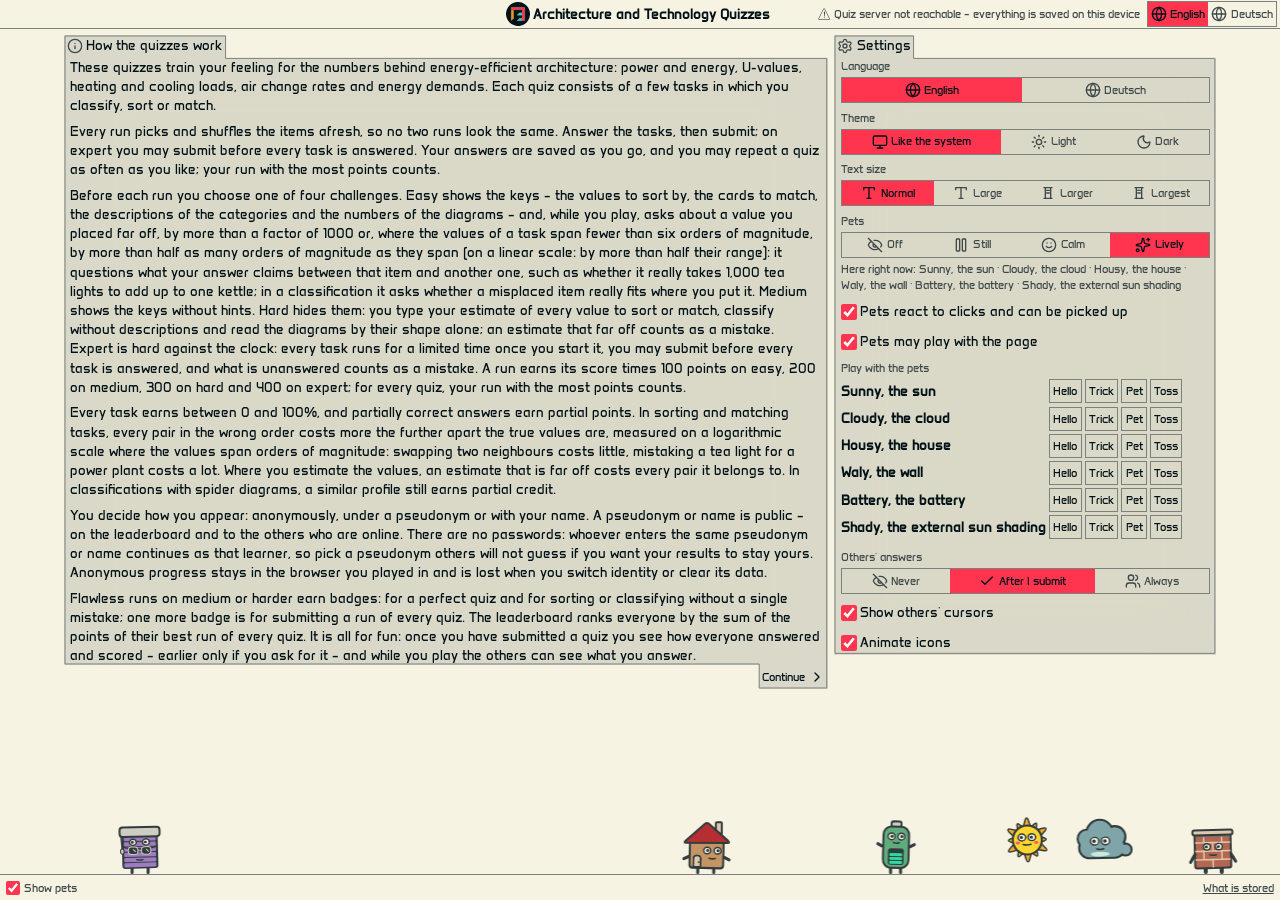
==== commit 437d7f7b: "4" ====
--- a/index.html
+++ b/index.html
@@ -16,7 +16,7 @@
     <style>html{color-scheme:light dark}html,body,#root{height:var(--ui-available-height,100dvh);margin:0}body{background-color:#f7f3e3;color:#001117}html.dark body{background-color:#001117;color:#f7f3e3}html:not([data-semio-styled]) body{visibility:hidden}</style>
     <script>(function(){var d=document.documentElement,m=window.matchMedia("(prefers-color-scheme: dark)");var a=null;try{var c=JSON.parse(localStorage.getItem("semio.os.config")||"null");var l=c&&c.preferences&&c.preferences["os.config.ui-preferences"];var g=l?JSON.parse(l):null;if(g&&g.version===1&&g.events&&g.events.length){for(var i=0;i<g.events.length;i++){var e=g.events[i];if(e&&e.mutation==="setAppearance")a=e.appearance||null}}}catch(e){}var dark=a==="dark"||(a!=="light"&&m.matches);d.classList.toggle("dark",dark);d.dataset.uiAppearance=dark?"dark":"light";d.style.colorScheme=dark?"dark":"light";if(document.body){document.body.style.colorScheme=dark?"dark":"light";document.body.style.backgroundColor=dark?"#001117":"#f7f3e3";document.body.style.color=dark?"#f7f3e3":"#001117";}})();</script>
     <script>(function(){try{var c=JSON.parse(localStorage.getItem("semio.os.config")||"null");var l=c&&c.preferences&&c.preferences["os.config.ui-preferences"];var g=l?JSON.parse(l):null;if(!g||g.version!==1||!g.events)return;var id=null,themes={};for(var i=0;i<g.events.length;i++){var e=g.events[i];if(!e)continue;if(e.mutation==="setTheme")id=e.themeId||null;if(e.mutation==="setCustomTheme"){if(e.theme)themes[e.themeId]=e.theme;else delete themes[e.themeId]}}var stored=id?themes[id]:null;var t=stored&&stored.config;if(!t||!t.colors)return;var d=document.documentElement;var dark=d.classList.contains("dark");for(var k in t.colors){d.style.setProperty("--color-"+k.replace(/_/g,"-"),t.colors[k])}if(t.spacing)for(var s in t.spacing){d.style.setProperty("--spacing-"+s.replace(/_/g,"-"),t.spacing[s])}d.dataset.uiTheme=id;var appearance=t.appearances&&t.appearances[dark?"dark":"light"];var chrome=appearance&&appearance.chrome;function resolveSimple(ref){return ref&&ref.token&&t.colors[ref.token]?t.colors[ref.token]:undefined}var base=chrome&&resolveSimple(chrome.base);var fg=chrome&&resolveSimple(chrome.foreground);if(document.body){if(base)document.body.style.backgroundColor=base;if(fg)document.body.style.color=fg}}catch(e){}})();</script>
-    <script type="module" crossorigin src="/assets/🌐️-2pFYP8Ik.js"></script>
+    <script type="module" crossorigin src="/assets/🌐️-DwWyYAFX.js"></script>
     <link rel="stylesheet" crossorigin href="/assets/🌐️-B_Ta-wZ4.css">
   </head>
   <body>
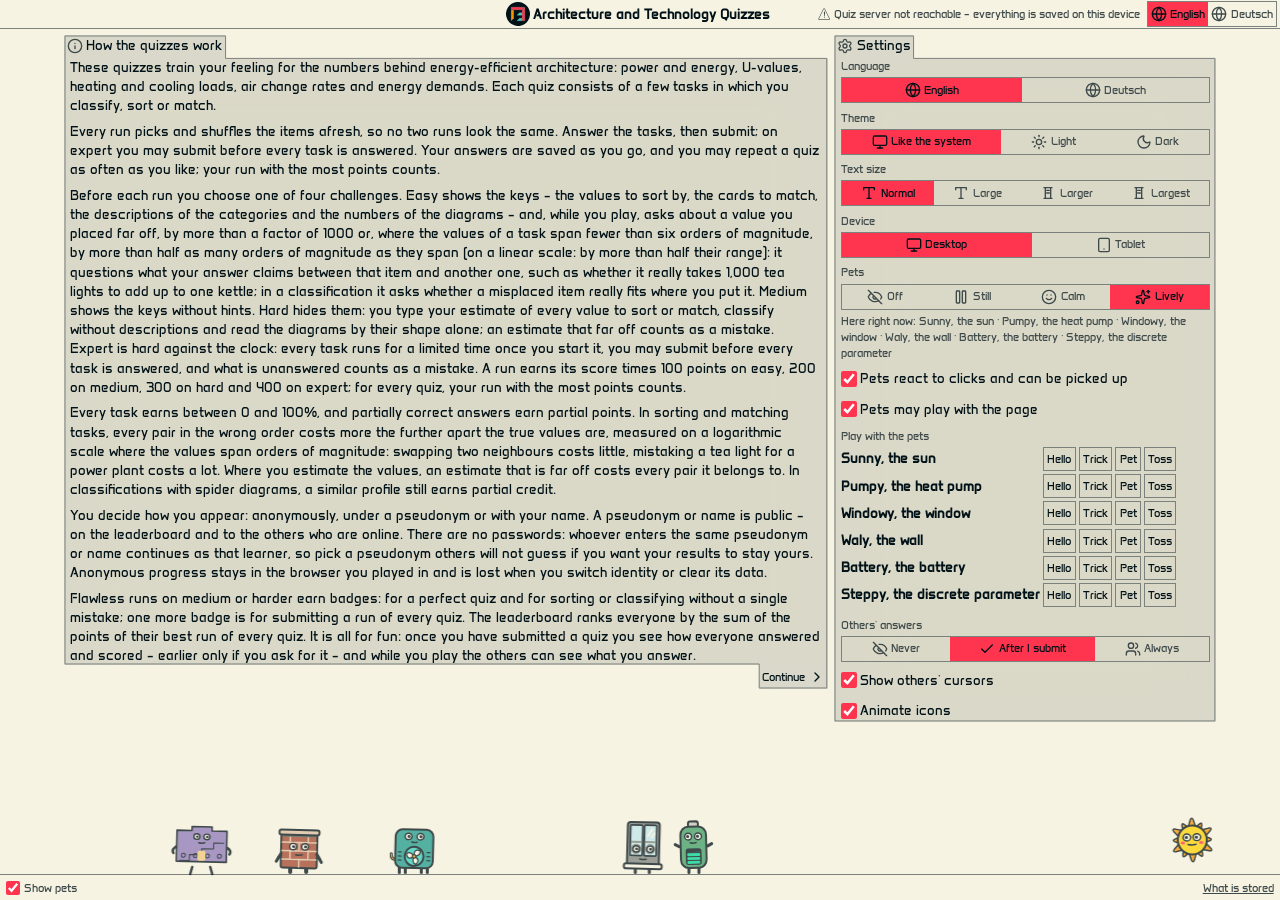
==== commit aeca570d: "5" ====
--- a/index.html
+++ b/index.html
@@ -16,8 +16,8 @@
     <style>html{color-scheme:light dark}html,body,#root{height:var(--ui-available-height,100dvh);margin:0}body{background-color:#f7f3e3;color:#001117}html.dark body{background-color:#001117;color:#f7f3e3}html:not([data-semio-styled]) body{visibility:hidden}</style>
     <script>(function(){var d=document.documentElement,m=window.matchMedia("(prefers-color-scheme: dark)");var a=null;try{var c=JSON.parse(localStorage.getItem("semio.os.config")||"null");var l=c&&c.preferences&&c.preferences["os.config.ui-preferences"];var g=l?JSON.parse(l):null;if(g&&g.version===1&&g.events&&g.events.length){for(var i=0;i<g.events.length;i++){var e=g.events[i];if(e&&e.mutation==="setAppearance")a=e.appearance||null}}}catch(e){}var dark=a==="dark"||(a!=="light"&&m.matches);d.classList.toggle("dark",dark);d.dataset.uiAppearance=dark?"dark":"light";d.style.colorScheme=dark?"dark":"light";if(document.body){document.body.style.colorScheme=dark?"dark":"light";document.body.style.backgroundColor=dark?"#001117":"#f7f3e3";document.body.style.color=dark?"#f7f3e3":"#001117";}})();</script>
     <script>(function(){try{var c=JSON.parse(localStorage.getItem("semio.os.config")||"null");var l=c&&c.preferences&&c.preferences["os.config.ui-preferences"];var g=l?JSON.parse(l):null;if(!g||g.version!==1||!g.events)return;var id=null,themes={};for(var i=0;i<g.events.length;i++){var e=g.events[i];if(!e)continue;if(e.mutation==="setTheme")id=e.themeId||null;if(e.mutation==="setCustomTheme"){if(e.theme)themes[e.themeId]=e.theme;else delete themes[e.themeId]}}var stored=id?themes[id]:null;var t=stored&&stored.config;if(!t||!t.colors)return;var d=document.documentElement;var dark=d.classList.contains("dark");for(var k in t.colors){d.style.setProperty("--color-"+k.replace(/_/g,"-"),t.colors[k])}if(t.spacing)for(var s in t.spacing){d.style.setProperty("--spacing-"+s.replace(/_/g,"-"),t.spacing[s])}d.dataset.uiTheme=id;var appearance=t.appearances&&t.appearances[dark?"dark":"light"];var chrome=appearance&&appearance.chrome;function resolveSimple(ref){return ref&&ref.token&&t.colors[ref.token]?t.colors[ref.token]:undefined}var base=chrome&&resolveSimple(chrome.base);var fg=chrome&&resolveSimple(chrome.foreground);if(document.body){if(base)document.body.style.backgroundColor=base;if(fg)document.body.style.color=fg}}catch(e){}})();</script>
-    <script type="module" crossorigin src="/assets/🌐️-DwWyYAFX.js"></script>
-    <link rel="stylesheet" crossorigin href="/assets/🌐️-B_Ta-wZ4.css">
+    <script type="module" crossorigin src="/assets/🌐️-Cesb4stJ.js"></script>
+    <link rel="stylesheet" crossorigin href="/assets/🌐️-3G5lB9Lg.css">
   </head>
   <body>
     <div id="root"><div style="display:flex;align-items:center;justify-content:center;height:100%;font:14px system-ui,sans-serif"><span lang="en">Architecture and Technology Quizzes</span> · <span lang="de">Quizze zu Architektur und Technologie</span></div></div>
--- a/assets/🌐️-3G5lB9Lg.css
+++ b/assets/🌐️-3G5lB9Lg.css
@@ -0,0 +1 @@
+@layer properties{@supports (((-webkit-hyphens:none)) and (not (margin-trim:inline))) or ((-moz-orient:inline) and (not (color:rgb(from red r g b)))){:root,:host{--loading-border-duration:1.6s;--waiting-border-duration:3.2s;--introduced-border-duration:1.6s;--celebrate-border-duration:1.2s}*,:before,:after,::backdrop{--tw-translate-x:0;--tw-translate-y:0;--tw-translate-z:0;--tw-rotate-x:initial;--tw-rotate-y:initial;--tw-rotate-z:initial;--tw-skew-x:initial;--tw-skew-y:initial;--tw-space-y-reverse:0;--tw-space-x-reverse:0;--tw-divide-x-reverse:0;--tw-border-style:solid;--tw-divide-y-reverse:0;--tw-gradient-position:initial;--tw-gradient-from:#0000;--tw-gradient-via:#0000;--tw-gradient-to:#0000;--tw-gradient-stops:initial;--tw-gradient-via-stops:initial;--tw-gradient-from-position:0%;--tw-gradient-via-position:50%;--tw-gradient-to-position:100%;--tw-leading:initial;--tw-font-weight:initial;--tw-tracking:initial;--tw-ordinal:initial;--tw-slashed-zero:initial;--tw-numeric-figure:initial;--tw-numeric-spacing:initial;--tw-numeric-fraction:initial;--tw-shadow:0 0 #0000;--tw-shadow-color:initial;--tw-shadow-alpha:100%;--tw-inset-shadow:0 0 #0000;--tw-inset-shadow-color:initial;--tw-inset-shadow-alpha:100%;--tw-ring-color:initial;--tw-ring-shadow:0 0 #0000;--tw-inset-ring-color:initial;--tw-inset-ring-shadow:0 0 #0000;--tw-ring-inset:initial;--tw-ring-offset-width:0px;--tw-ring-offset-color:#fff;--tw-ring-offset-shadow:0 0 #0000;--tw-outline-style:solid;--tw-blur:initial;--tw-brightness:initial;--tw-contrast:initial;--tw-grayscale:initial;--tw-hue-rotate:initial;--tw-invert:initial;--tw-opacity:initial;--tw-saturate:initial;--tw-sepia:initial;--tw-drop-shadow:initial;--tw-drop-shadow-color:initial;--tw-drop-shadow-alpha:100%;--tw-drop-shadow-size:initial;--tw-backdrop-blur:initial;--tw-backdrop-brightness:initial;--tw-backdrop-contrast:initial;--tw-backdrop-grayscale:initial;--tw-backdrop-hue-rotate:initial;--tw-backdrop-invert:initial;--tw-backdrop-opacity:initial;--tw-backdrop-saturate:initial;--tw-backdrop-sepia:initial;--tw-duration:initial;--tw-ease:initial;--tw-content:"";--tw-pan-x:initial;--tw-pan-y:initial;--tw-pinch-zoom:initial;--loading-border-angle:0deg;--loading-border-pulse-opacity:.55;--loading-border-dashoffset:0;--waiting-border-angle:0deg;--waiting-border-pulse-opacity:.7;--waiting-border-dashoffset:0;--cursor-help:help;--cursor-text:text;--introduced-border-width:1px;--celebrate-border-angle:0deg;--celebrate-border-padding:1px}}}@layer theme{:root,:host{--font-sans:Anta, "Anta Extended", "Anta Math", "Anta Symbols", "Noto Emoji", "Noto Emoji 0", "Noto Emoji 1", "Noto Emoji 2", "Noto Emoji 3", "Noto Emoji 4", "Noto Emoji 5", "Noto Emoji 6", "Noto Emoji 7", "Noto Emoji 8", "Noto Emoji 9", "Noto Emoji 10", "Noto Emoji 11";--font-serif:"Kelly Slab", "Kelly Slab Extended", "Kelly Slab Cyrillic", "Noto Emoji", "Noto Emoji 0", "Noto Emoji 1", "Noto Emoji 2", "Noto Emoji 3", "Noto Emoji 4", "Noto Emoji 5", "Noto Emoji 6", "Noto Emoji 7", "Noto Emoji 8", "Noto Emoji 9", "Noto Emoji 10", "Noto Emoji 11";--font-mono:"Share Tech Mono", "Noto Emoji", "Noto Emoji 0", "Noto Emoji 1", "Noto Emoji 2", "Noto Emoji 3", "Noto Emoji 4", "Noto Emoji 5", "Noto Emoji 6", "Noto Emoji 7", "Noto Emoji 8", "Noto Emoji 9", "Noto Emoji 10", "Noto Emoji 11";--color-gray-300:#334041;--color-gray-400:#555f5d;--color-gray-600:#a2a59d;--color-gray-700:#c4c4b9;--color-white:#fff;--spacing:.25rem;--container-xs:20rem;--container-sm:24rem;--container-md:28rem;--container-lg:32rem;--container-xl:36rem;--container-2xl:42rem;--container-4xl:56rem;--container-5xl:64rem;--container-6xl:72rem;--text-xs:11.2px;--text-sm:12.8px;--text-sm--line-height: 1.5 ;--text-base:14.4px;--font-weight-normal:400;--font-weight-medium:500;--font-weight-semibold:600;--font-weight-bold:700;--tracking-tight:-.025em;--tracking-wide:.025em;--tracking-widest:.1em;--leading-tight:1.25;--leading-normal:1.5;--ease-in:cubic-bezier(.4, 0, 1, 1);--ease-out:cubic-bezier(0, 0, .2, 1);--ease-in-out:cubic-bezier(.4, 0, .2, 1);--animate-spin:spin 1s linear infinite;--animate-pulse:pulse 2s cubic-bezier(.4, 0, .6, 1) infinite;--default-transition-duration:.15s;--default-transition-timing-function:cubic-bezier(.4, 0, .2, 1);--default-font-family:var(--font-sans);--default-mono-font-family:var(--font-mono);--color-primary:#ff344f;--color-secondary:#34d1bf;--color-tertiary:#fa9500;--color-danger:#a60009;--color-warning:#fccf05;--color-info:#dbbea1;--color-success:#7eb77f;--color-diff-added:#00d492;--color-dark:#001117;--color-dark-8-9:#07181d;--color-dark-6-7:#0c1c21;--color-dark-7-9:#1d2b2f;--color-dark-gray:#243235;--color-dark-dark-gray-2:#3e494a;--color-dark-4-7:#606966;--color-dark-5-9:#666e6b;--color-gray:#7b827d;--color-light-5-9:#91968f;--color-light-4-7:#979b94;--color-light-5-7:#c9c8bd;--color-light-gray:#d3d2c5;--color-light-7-9:#dad9cb;--color-light-6-7:#ebe8d9;--color-light-8-9:#f0ecdd;--color-light:#f7f3e3;--spacing-touch:.275rem;--spacing-compact:3.2px;--navbar-height:28.8px;--footer-height:28.8px;--panel-header-height:22.4px;--size-medium:22.4px;--size-small:16px;--gap-standard:3.2px;--padding-standard:3.2px;--panel-inset:3.2px;--tree-row-height:24px;--tree-indent-per-level:10px;--tree-toggle-width:14px;--layout-panel-min:150px;--layout-panel-max:480px;--layout-panel-rail:300px;--layout-engagement-max:448px;--ui-spacing:var(--spacing-compact);--spacing-single:calc(1 * var(--ui-spacing));--spacing-double:calc(2 * var(--ui-spacing));--size-tiny:calc(3 * var(--ui-spacing));--size-workbench:calc(1.5 * var(--size-small));--window-chrome-scroll-clearance:calc(var(--size-medium) + 2 * var(--ui-spacing));--window-content-dead-line:var(--window-chrome-scroll-clearance);--size-large:calc(9 * var(--ui-spacing));--size-huge:calc(11 * var(--ui-spacing));--size-mega:calc(13 * var(--ui-spacing));--size-giga:calc(15 * var(--ui-spacing));--size-xl:calc(10 * var(--ui-spacing));--size-tera:calc(17 * var(--ui-spacing));--size-peta:calc(19 * var(--ui-spacing));--layout-touch-min:2.75rem;--layout-label:calc(30 * var(--ui-spacing));--layout-popover-min:calc(37.5 * var(--ui-spacing));--layout-command-max:calc(93.75 * var(--ui-spacing));--layout-deck-width:60rem;--layout-deck-height:43.75rem;--layout-story-height:25rem;--layout-story-width-sm:37.5rem;--layout-story-width-md:50rem;--layout-story-width-lg:60rem;--layout-floating-menu-sm:calc(68.75 * var(--ui-spacing));--layout-floating-menu-md:calc(87.5 * var(--ui-spacing));--layout-floating-menu-lg:calc(112.5 * var(--ui-spacing));--layout-floating-overlay:calc(131.25 * var(--ui-spacing));--layout-preview-min:4.5rem;--layout-preview-md:5.5rem;--layout-offscreen:-100vw;--stroke-hairline:1px;--stroke-default:calc(2 * var(--stroke-hairline));--stroke-focus:calc(3 * var(--stroke-hairline));--radius-full:0rem;--text-2xs:.6rem;--text-2xs--line-height: 1.5 ;--z-base:0;--z-window:10;--z-pane:20;--z-panel:30;--z-dialog:40;--z-menu:50;--z-navbar:100;--z-modal:1000;--z-tutorial:10000;--glass-saturate:1.45;--level-shade-step:5%;--glass-alpha-step:.12;--glass-blur-step:.5rem;--element-shade-step:6%;--hover-shade-step:12%;--veil-alpha:.4;--veil-blur:.5rem;--scrollbar-size:var(--spacing-double);--color-foreground:var(--foreground);--color-muted-foreground:var(--muted-foreground);--color-active-base:var(--active-base);--color-active-foreground:var(--active-foreground);--color-popover-foreground:var(--border-element-color);--color-border:var(--border-normal-color);--color-emphasized:var(--foreground)}}@layer base{*,:after,:before,::backdrop{box-sizing:border-box;border:0 solid;margin:0;padding:0}::file-selector-button{box-sizing:border-box;border:0 solid;margin:0;padding:0}html,:host{-webkit-text-size-adjust:100%;tab-size:4;line-height:1.5;font-family:var(--default-font-family,-apple-system, BlinkMacSystemFont, "Segoe UI", Roboto, "Helvetica Neue", "Noto Sans", Arial, sans-serif, "Apple Color Emoji", "Segoe UI Emoji", "Segoe UI Symbol", "Noto Color Emoji");font-feature-settings:var(--default-font-feature-settings,normal);font-variation-settings:var(--default-font-variation-settings,normal);-webkit-tap-highlight-color:transparent}hr{height:0;color:inherit;border-top-width:1px}abbr:where([title]){-webkit-text-decoration:underline dotted;text-decoration:underline dotted}h1,h2,h3,h4,h5,h6{font-size:inherit;font-weight:inherit}a{color:inherit;-webkit-text-decoration:inherit;text-decoration:inherit}b,strong{font-weight:bolder}code,kbd,samp,pre{font-family:var(--default-mono-font-family,ui-monospace, SFMono-Regular, Menlo, Monaco, Consolas, "Liberation Mono", "Courier New", monospace);font-feature-settings:var(--default-mono-font-feature-settings,normal);font-variation-settings:var(--default-mono-font-variation-settings,normal);font-size:1em}small{font-size:80%}sub,sup{vertical-align:baseline;font-size:75%;line-height:0;position:relative}sub{bottom:-.25em}sup{top:-.5em}table{text-indent:0;border-color:inherit;border-collapse:collapse}:-moz-focusring:where(:not(iframe)){outline:auto}progress{vertical-align:baseline}summary{display:list-item}ol,ul,menu{list-style:none}img,svg,video,canvas,audio,iframe,embed,object{vertical-align:middle;display:block}img,video{max-width:100%;height:auto}button,input,select,optgroup,textarea{font:inherit;font-feature-settings:inherit;font-variation-settings:inherit;letter-spacing:inherit;color:inherit;opacity:1;background-color:#0000;border-radius:0}::file-selector-button{font:inherit;font-feature-settings:inherit;font-variation-settings:inherit;letter-spacing:inherit;color:inherit;opacity:1;background-color:#0000;border-radius:0}:where(select:is([multiple],[size])) optgroup{font-weight:bolder}:where(select:is([multiple],[size])) optgroup option{padding-inline-start:20px}::file-selector-button{margin-inline-end:4px}::placeholder{opacity:1}@supports (not ((-webkit-appearance:-apple-pay-button))) or (contain-intrinsic-size:1px){::placeholder{color:currentColor}@supports (color:color-mix(in lab,red,red)){::placeholder{color:color-mix(in oklab,currentcolor 50%,transparent)}}}textarea{resize:vertical}::-webkit-search-decoration{-webkit-appearance:none}::-webkit-date-and-time-value{min-height:1lh;text-align:inherit}::-webkit-datetime-edit{display:inline-flex}::-webkit-datetime-edit-fields-wrapper{padding:0}::-webkit-datetime-edit{padding-block:0}::-webkit-datetime-edit-year-field{padding-block:0}::-webkit-datetime-edit-month-field{padding-block:0}::-webkit-datetime-edit-day-field{padding-block:0}::-webkit-datetime-edit-hour-field{padding-block:0}::-webkit-datetime-edit-minute-field{padding-block:0}::-webkit-datetime-edit-second-field{padding-block:0}::-webkit-datetime-edit-millisecond-field{padding-block:0}::-webkit-datetime-edit-meridiem-field{padding-block:0}::-webkit-calendar-picker-indicator{line-height:1}:-moz-ui-invalid{box-shadow:none}button,input:where([type=button],[type=reset],[type=submit]){appearance:button}::file-selector-button{appearance:button}::-webkit-inner-spin-button{height:auto}::-webkit-outer-spin-button{height:auto}[hidden]:where(:not([hidden=until-found])){display:none!important}:root{--spacing-compact:.2rem;--spacing-touch:.275rem;--window:var(--color-light-6-7);--temporary:var(--color-light-4-7);--accent-secondary:var(--color-secondary);--accent-tertiary:var(--color-tertiary);--hover-base:var(--color-gray-700);--hover-window:var(--color-light-gray);--hover-panel:var(--color-gray-600);--element-base:var(--color-gray);--element-window:var(--color-gray);--element-panel:var(--color-dark-5-9);--border-color:var(--border-normal-color);--loading-border-duration:1.6s;--waiting-border-duration:3.2s;--introduced-border-duration:1.6s;--celebrate-border-duration:1.2s;--plaster:var(--color-gray);--plaster-edge:var(--color-foreground);--info-bg:var(--color-light-8-9);--info-foreground:var(--color-dark);--info-border:var(--color-info);--success-bg:var(--color-light-7-9);--success-foreground:var(--color-dark);--success-border:var(--color-success);--warning-bg:var(--color-light-6-7);--warning-foreground:var(--color-dark);--warning-border:var(--color-warning);--destructive-bg:var(--color-light-8-9);--destructive-foreground:var(--color-danger);--destructive-border:var(--color-danger);--scrollbar-thumb:var(--border-color);--scrollbar-thumb-hover:var(--muted-foreground);--color-new:var(--success-border);--color-modified:var(--warning-border);--color-removed:var(--destructive-border);--color-changed-selected:var(--accent);--color-changed-hovered:var(--accent-secondary);--cursor-default:url(/🖼️assets/👆️cursor/🖱️default/☀️light.svg) 0 0, default;--cursor-pointer:url(/🖼️assets/👆️cursor/👆️pointer/☀️light.svg) 0 0, pointer;--cursor-grab:url(/🖼️assets/👆️cursor/✋️grab/☀️light.svg) 0 0, grab;--cursor-grabbing:url(/🖼️assets/👆️cursor/✊️grabbing/☀️light.svg) 0 0, grabbing;--cursor-ew-resize:url(/🖼️assets/👆️cursor/↔️ew-resize/☀️light.svg) 16 2, ew-resize;--cursor-col-resize:url(/🖼️assets/👆️cursor/↔️ew-resize/☀️light.svg) 16 2, col-resize;--cursor-ns-resize:url(/🖼️assets/👆️cursor/↕️ns-resize/☀️light.svg) 2 16, ns-resize;--cursor-nesw-resize:url(/🖼️assets/👆️cursor/↗️nesw-resize/🌙️dark.svg) 16 16, nesw-resize;--cursor-nwse-resize:url(/🖼️assets/👆️cursor/↘️nwse-resize/☀️light.svg) 16 16, nwse-resize;--cursor-move:url(/🖼️assets/👆️cursor/🧭️move/✏️light-source.svg) 16 16, move;--cursor-crosshair:url(/🖼️assets/👆️cursor/🎯️crosshair/☀️light.svg) 0 0, crosshair;--cursor-crosshair-centered:url(/🖼️assets/👆️cursor/🎯️crosshair/☀️light.svg) 16 16, crosshair;--cursor-selectable:url(/🖼️assets/👆️cursor/☑️selectable/☀️light.svg) 0 0, pointer;--cursor-foldable:url(/🖼️assets/👆️cursor/🪭️foldable/☀️light.svg) 0 0, pointer;--cursor-help:help;--cursor-not-allowed:url(/🖼️assets/👆️cursor/🚫️not-allowed/☀️light.svg) 0 0, not-allowed;--cursor-text:text;--cursor-ghost-default:url(/🖼️assets/👆️cursor/🖱️default/☀️light.svg);--cursor-ghost-pointer:url(/🖼️assets/👆️cursor/👆️pointer/☀️light.svg);--cursor-ghost-grab:url(/🖼️assets/👆️cursor/✋️grab/☀️light.svg);--cursor-ghost-grabbing:url(/🖼️assets/👆️cursor/✊️grabbing/☀️light.svg);--cursor-ghost-crosshair:url(/🖼️assets/👆️cursor/🎯️crosshair/☀️light.svg);--cursor-ghost-move:url(/🖼️assets/👆️cursor/🧭️move/✏️light-source.svg)}:root *{cursor:var(--cursor-default)}:root ::selection{background-color:var(--accent);color:var(--border-emphasized-color)}:root html,:root *{scrollbar-width:thin;scrollbar-color:transparent transparent}@supports not selector(::-webkit-scrollbar){:root :hover{scrollbar-color:var(--scrollbar-thumb) transparent}}:root ::-webkit-scrollbar{width:var(--scrollbar-size);height:var(--scrollbar-size)}:root ::-webkit-scrollbar-track{background:0 0}:root ::-webkit-scrollbar-thumb{background-color:#0000;border-radius:0;transition:background-color .12s}:root :hover::-webkit-scrollbar-thumb{background-color:var(--scrollbar-thumb)}:root ::-webkit-scrollbar-thumb:hover{background-color:var(--scrollbar-thumb-hover)}:root ::-webkit-scrollbar-thumb:active{background-color:var(--scrollbar-thumb-hover)}:root ::-webkit-scrollbar-corner{background:0 0}:root .ui-scrollbar-hidden{scrollbar-width:none}:root .ui-scrollbar-hidden::-webkit-scrollbar{display:none}:root [data-slot=scroll-area-scrollbar]{background:0 0}:root [data-slot=scroll-area-scrollbar][data-orientation=vertical]{width:var(--scrollbar-size)}:root [data-slot=scroll-area-scrollbar][data-orientation=horizontal]{height:var(--scrollbar-size)}:root [data-slot=scroll-area-thumb]{background-color:var(--scrollbar-thumb);opacity:0;border-radius:0;transition:opacity .12s,background-color .12s}:root [data-slot=scroll-area-scrollbar]:hover [data-slot=scroll-area-thumb]{opacity:1}:root [data-slot=scroll-area-thumb]:hover{background-color:var(--scrollbar-thumb-hover)}:root body.cursor-selectable,:root body.cursor-selectable *{cursor:var(--cursor-selectable)!important}:root .cursor-default,:root [style*="cursor: default"],:root [style*="cursor:default"],:root [class*=cursor-default],:root [class*="before:cursor-default"]:before,:root [class*="after:cursor-default"]:after{cursor:var(--cursor-default)!important}:root .cursor-pointer,:root [style*="cursor: pointer"],:root [style*="cursor:pointer"],:root [class*=cursor-pointer],:root [class*="before:cursor-pointer"]:before,:root [class*="after:cursor-pointer"]:after{cursor:var(--cursor-pointer)!important}:root .cursor-selectable,:root [style*="cursor: selectable"],:root [style*="cursor:selectable"],:root [class*=cursor-selectable],:root [class*="before:cursor-selectable"]:before,:root [class*="after:cursor-selectable"]:after{cursor:var(--cursor-selectable)!important}:root .cursor-foldable,:root [style*="cursor: foldable"],:root [style*="cursor:foldable"],:root [class*=cursor-foldable],:root [class*="before:cursor-foldable"]:before,:root [class*="after:cursor-foldable"]:after{cursor:var(--cursor-foldable)!important}:root .cursor-grab,:root [style*="cursor: grab"],:root [style*="cursor:grab"],:root [class*=cursor-grab],:root [class*="before:cursor-grab"]:before,:root [class*="after:cursor-grab"]:after{cursor:var(--cursor-grab)!important}:root .cursor-grabbing,:root [style*="cursor: grabbing"],:root [style*="cursor:grabbing"],:root [class*=cursor-grabbing],:root [class*="before:cursor-grabbing"]:before,:root [class*="after:cursor-grabbing"]:after{cursor:var(--cursor-grabbing)!important}:root .cursor-ew-resize,:root .cursor-w-resize,:root .cursor-e-resize,:root [style*="cursor: ew-resize"],:root [style*="cursor:ew-resize"],:root [style*="cursor: w-resize"],:root [style*="cursor:w-resize"],:root [style*="cursor: e-resize"],:root [style*="cursor:e-resize"],:root [class*=cursor-ew-resize],:root [class*=cursor-w-resize],:root [class*=cursor-e-resize],:root [class*="before:cursor-ew-resize"]:before,:root [class*="before:cursor-w-resize"]:before,:root [class*="before:cursor-e-resize"]:before,:root [class*="after:cursor-ew-resize"]:after,:root [class*="after:cursor-w-resize"]:after,:root [class*="after:cursor-e-resize"]:after{cursor:var(--cursor-ew-resize)!important}:root .cursor-col-resize,:root [style*="cursor: col-resize"],:root [style*="cursor:col-resize"],:root [class*=cursor-col-resize],:root [class*="before:cursor-col-resize"]:before,:root [class*="after:cursor-col-resize"]:after{cursor:var(--cursor-col-resize)!important}:root .cursor-ns-resize,:root .cursor-n-resize,:root .cursor-s-resize,:root .cursor-row-resize,:root [style*="cursor: ns-resize"],:root [style*="cursor:ns-resize"],:root [style*="cursor: n-resize"],:root [style*="cursor:n-resize"],:root [style*="cursor: s-resize"],:root [style*="cursor:s-resize"],:root [style*="cursor: row-resize"],:root [style*="cursor:row-resize"],:root [class*=cursor-ns-resize],:root [class*=cursor-n-resize],:root [class*=cursor-s-resize],:root [class*=cursor-row-resize],:root [class*="before:cursor-ns-resize"]:before,:root [class*="before:cursor-n-resize"]:before,:root [class*="before:cursor-s-resize"]:before,:root [class*="before:cursor-row-resize"]:before,:root [class*="after:cursor-ns-resize"]:after,:root [class*="after:cursor-n-resize"]:after,:root [class*="after:cursor-s-resize"]:after,:root [class*="after:cursor-row-resize"]:after{cursor:var(--cursor-ns-resize)!important}:root .cursor-nesw-resize,:root .cursor-ne-resize,:root .cursor-sw-resize,:root [style*="cursor: nesw-resize"],:root [style*="cursor:nesw-resize"],:root [style*="cursor: ne-resize"],:root [style*="cursor:ne-resize"],:root [style*="cursor: sw-resize"],:root [style*="cursor:sw-resize"],:root [class*=cursor-nesw-resize],:root [class*=cursor-ne-resize],:root [class*=cursor-sw-resize],:root [class*="before:cursor-nesw-resize"]:before,:root [class*="before:cursor-ne-resize"]:before,:root [class*="before:cursor-sw-resize"]:before,:root [class*="after:cursor-nesw-resize"]:after,:root [class*="after:cursor-ne-resize"]:after,:root [class*="after:cursor-sw-resize"]:after{cursor:var(--cursor-nesw-resize)!important}:root .cursor-nwse-resize,:root .cursor-nw-resize,:root .cursor-se-resize,:root [style*="cursor: nwse-resize"],:root [style*="cursor:nwse-resize"],:root [style*="cursor: nw-resize"],:root [style*="cursor:nw-resize"],:root [style*="cursor: se-resize"],:root [style*="cursor:se-resize"],:root [class*=cursor-nwse-resize],:root [class*=cursor-nw-resize],:root [class*=cursor-se-resize],:root [class*="before:cursor-nwse-resize"]:before,:root [class*="before:cursor-nw-resize"]:before,:root [class*="before:cursor-se-resize"]:before,:root [class*="after:cursor-nwse-resize"]:after,:root [class*="after:cursor-nw-resize"]:after,:root [class*="after:cursor-se-resize"]:after{cursor:var(--cursor-nwse-resize)!important}:root .cursor-move,:root [style*="cursor: move"],:root [style*="cursor:move"],:root [class*=cursor-move],:root [class*="before:cursor-move"]:before,:root [class*="after:cursor-move"]:after{cursor:var(--cursor-move)!important}:root .cursor-crosshair,:root [style*="cursor: crosshair"],:root [style*="cursor:crosshair"],:root [class*=cursor-crosshair],:root [class*="before:cursor-crosshair"]:before,:root [class*="after:cursor-crosshair"]:after{cursor:var(--cursor-crosshair)!important}:root .cursor-not-allowed,:root [class~=cursor-not-allowed],:root [style*="cursor: not-allowed"],:root [style*="cursor:not-allowed"],:root [class*=cursor-not-allowed]:is(:disabled,[aria-disabled=true],[data-disabled=true]){cursor:var(--cursor-not-allowed)!important}:root .cursor-help,:root [style*="cursor: help"],:root [style*="cursor:help"],:root [class*=cursor-help],:root [class*="before:cursor-help"]:before,:root [class*="after:cursor-help"]:after{cursor:var(--cursor-help)!important}:root .cursor-text,:root [style*="cursor: text"],:root [style*="cursor:text"],:root [class*=cursor-text],:root [class*="before:cursor-text"]:after{cursor:var(--cursor-text)!important}:root .react-flow__node:not(.cursor-pointer):not(.cursor-foldable):not(.cursor-grab):not(.cursor-grabbing):not(.cursor-move):not(.cursor-crosshair):not(.cursor-not-allowed):not(.cursor-help):not(.cursor-text),:root .react-flow__node:has([data-kit-node]),:root .react-flow__node:has([data-kit-node]) *{cursor:var(--cursor-selectable)!important}:root .react-flow__edge{cursor:var(--cursor-pointer)!important}:root .react-flow__pane.draggable{cursor:var(--cursor-grab)!important}:root .react-flow__pane.dragging{cursor:var(--cursor-grabbing)!important}:root .react-flow__handle.connectionindicator{cursor:var(--cursor-crosshair-centered)!important}:root .temp .react-flow__edge-path{stroke:var(--color-primary);stroke-dasharray:5 5}:root .react-flow__handle.connectionindicator,:root .react-flow__handle.connectionindicator:hover{cursor:var(--cursor-crosshair-centered)!important}:root .react-flow__viewport-portal{pointer-events:none!important}:root [data-slot=popover-trigger]{cursor:var(--cursor-pointer)!important}:root [data-slot=resizable-handle][data-panel-group-direction=horizontal],:root [data-slot=resizable-handle][data-panel-group-direction=horizontal]:before,:root [data-slot=resizable-handle][data-panel-group-direction=horizontal]:after{cursor:var(--cursor-ew-resize)!important}:root [data-slot=resizable-handle][data-panel-group-direction=vertical],:root [data-slot=resizable-handle][data-panel-group-direction=vertical]:before,:root [data-slot=resizable-handle][data-panel-group-direction=vertical]:after{cursor:var(--cursor-ns-resize)!important}:root [data-slot=resizable-handle][data-resize-orientation=horizontal]{cursor:var(--cursor-ew-resize)!important}:root [data-slot=resizable-handle][data-resize-orientation=vertical]{cursor:var(--cursor-ns-resize)!important}:root [data-slot=resizable-corner]{touch-action:none;cursor:var(--cursor-move)!important}:root [data-slot=resizable-handle]:has([data-slot=resizable-corner]:hover){cursor:var(--cursor-move)!important}:root [role=button]:not(.cursor-selectable):not(.cursor-foldable):not(.cursor-grab):not(.cursor-grabbing):not(.cursor-move):not(.cursor-crosshair):not(.cursor-not-allowed):not(.cursor-help):not(.cursor-text),:root [role=link]:not(.cursor-selectable):not(.cursor-foldable):not(.cursor-grab):not(.cursor-grabbing):not(.cursor-move):not(.cursor-crosshair):not(.cursor-not-allowed):not(.cursor-help):not(.cursor-text),:root a:not(.cursor-selectable):not(.cursor-foldable):not(.cursor-grab):not(.cursor-grabbing):not(.cursor-move):not(.cursor-crosshair):not(.cursor-not-allowed):not(.cursor-help):not(.cursor-text),:root button:not(.cursor-selectable):not(.cursor-foldable):not(.cursor-grab):not(.cursor-grabbing):not(.cursor-move):not(.cursor-crosshair):not(.cursor-not-allowed):not(.cursor-help):not(.cursor-text),:root [data-slot=breadcrumb-separator][class*=cursor-pointer]{cursor:var(--cursor-pointer)!important}.prose{--tw-prose-body:var(--foreground);--tw-prose-headings:var(--foreground);--tw-prose-lead:var(--muted-foreground);--tw-prose-links:var(--accent);--tw-prose-bold:var(--foreground);--tw-prose-counters:var(--muted-foreground);--tw-prose-bullets:var(--primary);--tw-prose-hr:var(--border-color);--tw-prose-quotes:var(--foreground);--tw-prose-quote-borders:var(--border-color);--tw-prose-code:var(--foreground);--tw-prose-pre-bg:var(--muted);--tw-prose-th-borders:var(--border-color);--tw-prose-td-borders:var(--border-color)}.prose a{color:var(--accent)}.prose a:hover{color:var(--hover-base)}.prose code{background-color:var(--muted)}.prose pre code{background-color:#0000}.prose blockquote{border:var(--stroke-hairline) solid var(--border-color);padding:var(--ui-spacing);border-radius:0}}@layer components;@layer utilities{.border-loading{position:relative}.border-loading:after{content:"";z-index:1;pointer-events:none;border-radius:inherit;padding:var(--stroke-hairline);opacity:var(--loading-border-pulse-opacity);animation:loading-border-spin var(--loading-border-duration) linear infinite,loading-border-pulse var(--loading-border-duration) ease-in-out infinite;background:conic-gradient(from var(--loading-border-angle),transparent,var(--loading-border-color,var(--border-normal-color))),conic-gradient(var(--loading-border-color,var(--border-normal-color)) 0 360deg);position:absolute;inset:0}@supports (color:color-mix(in lab,red,red)){.border-loading:after{background:conic-gradient(from var(--loading-border-angle),transparent,var(--loading-border-color,var(--border-normal-color))),conic-gradient(color-mix(in oklab,var(--loading-border-color,var(--border-normal-color)) 20%,transparent) 0 360deg)}}.border-loading:after{-webkit-mask-image:linear-gradient(#000 0 0),linear-gradient(#000 0 0);mask-image:linear-gradient(#000 0 0),linear-gradient(#000 0 0);-webkit-mask-position:0 0,0 0;mask-position:0 0,0 0;-webkit-mask-size:auto,auto;mask-size:auto,auto;-webkit-mask-repeat:repeat,repeat;mask-repeat:repeat,repeat;-webkit-mask-clip:content-box,border-box;mask-clip:content-box,border-box;-webkit-mask-origin:content-box,border-box;mask-origin:content-box,border-box;-webkit-mask-composite:xor;mask-composite:exclude;-webkit-mask-source-type:auto,auto;mask-mode:match-source,match-source}@media(prefers-reduced-motion:reduce){.border-loading:after{opacity:1;animation:none}}.border-waiting{position:relative}.border-waiting:after{content:"";z-index:1;pointer-events:none;border-radius:inherit;padding:var(--stroke-hairline);opacity:var(--waiting-border-pulse-opacity);animation:waiting-border-spin var(--waiting-border-duration) linear infinite,waiting-border-pulse var(--waiting-border-duration) ease-in-out infinite;background:repeating-conic-gradient(from var(--waiting-border-angle),var(--waiting-border-color,var(--border-normal-color)) 0deg 18deg,transparent 18deg 30deg),conic-gradient(var(--waiting-border-color,var(--border-normal-color)) 0 360deg);position:absolute;inset:0}@supports (color:color-mix(in lab,red,red)){.border-waiting:after{background:repeating-conic-gradient(from var(--waiting-border-angle),var(--waiting-border-color,var(--border-normal-color)) 0deg 18deg,transparent 18deg 30deg),conic-gradient(color-mix(in oklab,var(--waiting-border-color,var(--border-normal-color)) 20%,transparent) 0 360deg)}}.border-waiting:after{-webkit-mask-image:linear-gradient(#000 0 0),linear-gradient(#000 0 0);mask-image:linear-gradient(#000 0 0),linear-gradient(#000 0 0);-webkit-mask-position:0 0,0 0;mask-position:0 0,0 0;-webkit-mask-size:auto,auto;mask-size:auto,auto;-webkit-mask-repeat:repeat,repeat;mask-repeat:repeat,repeat;-webkit-mask-clip:content-box,border-box;mask-clip:content-box,border-box;-webkit-mask-origin:content-box,border-box;mask-origin:content-box,border-box;-webkit-mask-composite:xor;mask-composite:exclude;-webkit-mask-source-type:auto,auto;mask-mode:match-source,match-source}@media(prefers-reduced-motion:reduce){.border-waiting:after{opacity:1;animation:none}}.pointer-events-auto{pointer-events:auto}.pointer-events-none{pointer-events:none}.\!visible{visibility:visible!important}.collapse{visibility:collapse}.invisible{visibility:hidden}.visible{visibility:visible}.sr-only{clip-path:inset(50%);white-space:nowrap;border-width:0;width:1px;height:1px;margin:-1px;padding:0;position:absolute;overflow:hidden}.absolute{position:absolute}.fixed{position:fixed}.relative{position:relative}.static{position:static}.sticky{position:sticky}.inset-0{inset:0}.inset-2{inset:calc(var(--spacing) * 2)}.inset-4{inset:calc(var(--spacing) * 4)}.inset-x-0{inset-inline:0}.inset-y-0{inset-block:0}.start-0{inset-inline-start:calc(var(--spacing) * 0)}.end-0{inset-inline-end:calc(var(--spacing) * 0)}.end-2{inset-inline-end:calc(var(--spacing) * 2)}.-top-0\.5{top:calc(var(--spacing) * -.5)}.top-0{top:0}.top-1{top:var(--spacing)}.top-1\/2{top:50%}.top-20{top:calc(var(--spacing) * 20)}.top-36{top:calc(var(--spacing) * 36)}.top-\[50\%\]{top:50%}.top-double{top:calc(2 * var(--ui-spacing))}.-right-0\.5{right:calc(var(--spacing) * -.5)}.right-0{right:0}.right-1{right:var(--spacing)}.right-4{right:calc(var(--spacing) * 4)}.right-double{right:calc(2 * var(--ui-spacing))}.-bottom-0\.5{bottom:calc(var(--spacing) * -.5)}.bottom-0{bottom:0}.bottom-1{bottom:var(--spacing)}.bottom-2{bottom:calc(var(--spacing) * 2)}.bottom-double{bottom:calc(2 * var(--ui-spacing))}.left-0{left:0}.left-1\/2{left:50%}.left-3{left:calc(var(--spacing) * 3)}.left-28{left:calc(var(--spacing) * 28)}.left-48{left:calc(var(--spacing) * 48)}.left-68{left:calc(var(--spacing) * 68)}.left-\[50\%\]{left:50%}.left-double{left:calc(2 * var(--ui-spacing))}.left-offscreen{left:var(--layout-offscreen)}.isolate{isolation:isolate}.z-0{z-index:0}.z-10{z-index:10}.z-20{z-index:20}.z-30{z-index:30}.z-40{z-index:40}.z-50{z-index:50}.z-\[1\]{z-index:1}.z-\[2\]{z-index:2}.z-\[31\]{z-index:31}.z-\[32\]{z-index:32}.z-\[40\]{z-index:40}.z-\[9999\]{z-index:9999}.z-base{z-index:var(--z-base)}.z-dialog{z-index:var(--z-dialog)}.z-menu{z-index:var(--z-menu)}.z-navbar{z-index:var(--z-navbar)}.z-pane{z-index:var(--z-pane)}.z-panel{z-index:var(--z-panel)}.z-tutorial{z-index:var(--z-tutorial)}.z-window{z-index:var(--z-window)}.col-1{grid-column:1}.col-span-2{grid-column:span 2/span 2}.col-start-1{grid-column-start:1}.col-start-2{grid-column-start:2}.row-1{grid-row:1}.row-2{grid-row:2}.row-3{grid-row:3}.row-6{grid-row:6}.row-7{grid-row:7}.row-9{grid-row:9}.row-start-1{grid-row-start:1}.container{width:100%}@media(min-width:40rem){.container{max-width:40rem}}@media(min-width:48rem){.container{max-width:48rem}}@media(min-width:64rem){.container{max-width:64rem}}@media(min-width:80rem){.container{max-width:80rem}}@media(min-width:96rem){.container{max-width:96rem}}.\!m-0{margin:0!important}.m-0{margin:0}.m-double{margin:var(--spacing-double);margin:calc(2 * var(--ui-spacing))}.-mx-single{margin-inline:calc(calc(1 * var(--ui-spacing)) * -1)}.mx-auto{margin-inline:auto}.my-auto{margin-block:auto}.my-single{margin-block:calc(1 * var(--ui-spacing))}.ms-auto{margin-inline-start:auto}.ms-single{margin-inline-start:calc(1 * var(--ui-spacing))}.prose{color:var(--tw-prose-body);max-width:65ch}.prose :where(p):not(:where([class~=not-prose],[class~=not-prose] *)){margin-top:1.25em;margin-bottom:1.25em}.prose :where([class~=lead]):not(:where([class~=not-prose],[class~=not-prose] *)){color:var(--tw-prose-lead);margin-top:1.2em;margin-bottom:1.2em;font-size:1.25em;line-height:1.6}.prose :where(a):not(:where([class~=not-prose],[class~=not-prose] *)){color:var(--tw-prose-links);font-weight:500;text-decoration:underline}.prose :where(strong):not(:where([class~=not-prose],[class~=not-prose] *)){color:var(--tw-prose-bold);font-weight:600}.prose :where(a strong):not(:where([class~=not-prose],[class~=not-prose] *)),.prose :where(blockquote strong):not(:where([class~=not-prose],[class~=not-prose] *)),.prose :where(thead th strong):not(:where([class~=not-prose],[class~=not-prose] *)){color:inherit}.prose :where(ol):not(:where([class~=not-prose],[class~=not-prose] *)){margin-top:1.25em;margin-bottom:1.25em;padding-inline-start:1.625em;list-style-type:decimal}.prose :where(ol[type=A]):not(:where([class~=not-prose],[class~=not-prose] *)){list-style-type:upper-alpha}.prose :where(ol[type=a]):not(:where([class~=not-prose],[class~=not-prose] *)){list-style-type:lower-alpha}.prose :where(ol[type=A s]):not(:where([class~=not-prose],[class~=not-prose] *)){list-style-type:upper-alpha}.prose :where(ol[type=a s]):not(:where([class~=not-prose],[class~=not-prose] *)){list-style-type:lower-alpha}.prose :where(ol[type=I]):not(:where([class~=not-prose],[class~=not-prose] *)){list-style-type:upper-roman}.prose :where(ol[type=i]):not(:where([class~=not-prose],[class~=not-prose] *)){list-style-type:lower-roman}.prose :where(ol[type=I s]):not(:where([class~=not-prose],[class~=not-prose] *)){list-style-type:upper-roman}.prose :where(ol[type=i s]):not(:where([class~=not-prose],[class~=not-prose] *)){list-style-type:lower-roman}.prose :where(ol[type="1"]):not(:where([class~=not-prose],[class~=not-prose] *)){list-style-type:decimal}.prose :where(ul):not(:where([class~=not-prose],[class~=not-prose] *)){margin-top:1.25em;margin-bottom:1.25em;padding-inline-start:1.625em;list-style-type:disc}.prose :where(ol>li):not(:where([class~=not-prose],[class~=not-prose] *))::marker{color:var(--tw-prose-counters);font-weight:400}.prose :where(ul>li):not(:where([class~=not-prose],[class~=not-prose] *))::marker{color:var(--tw-prose-bullets)}.prose :where(dt):not(:where([class~=not-prose],[class~=not-prose] *)){color:var(--tw-prose-headings);margin-top:1.25em;font-weight:600}.prose :where(hr):not(:where([class~=not-prose],[class~=not-prose] *)){border-color:var(--tw-prose-hr);border-top-width:1px;margin-top:3em;margin-bottom:3em}.prose :where(blockquote):not(:where([class~=not-prose],[class~=not-prose] *)){color:var(--tw-prose-quotes);border-inline-start-width:.25rem;border-inline-start-color:var(--tw-prose-quote-borders);quotes:"“""”""‘""’";margin-top:1.6em;margin-bottom:1.6em;padding-inline-start:1em;font-style:italic;font-weight:500}.prose :where(blockquote p:first-of-type):not(:where([class~=not-prose],[class~=not-prose] *)):before{content:open-quote}.prose :where(blockquote p:last-of-type):not(:where([class~=not-prose],[class~=not-prose] *)):after{content:close-quote}.prose :where(h1):not(:where([class~=not-prose],[class~=not-prose] *)){color:var(--tw-prose-headings);margin-top:0;margin-bottom:.888889em;font-size:2.25em;font-weight:800;line-height:1.11111}.prose :where(h1 strong):not(:where([class~=not-prose],[class~=not-prose] *)){color:inherit;font-weight:900}.prose :where(h2):not(:where([class~=not-prose],[class~=not-prose] *)){color:var(--tw-prose-headings);margin-top:2em;margin-bottom:1em;font-size:1.5em;font-weight:700;line-height:1.33333}.prose :where(h2 strong):not(:where([class~=not-prose],[class~=not-prose] *)){color:inherit;font-weight:800}.prose :where(h3):not(:where([class~=not-prose],[class~=not-prose] *)){color:var(--tw-prose-headings);margin-top:1.6em;margin-bottom:.6em;font-size:1.25em;font-weight:600;line-height:1.6}.prose :where(h3 strong):not(:where([class~=not-prose],[class~=not-prose] *)){color:inherit;font-weight:700}.prose :where(h4):not(:where([class~=not-prose],[class~=not-prose] *)){color:var(--tw-prose-headings);margin-top:1.5em;margin-bottom:.5em;font-weight:600;line-height:1.5}.prose :where(h4 strong):not(:where([class~=not-prose],[class~=not-prose] *)){color:inherit;font-weight:700}.prose :where(img):not(:where([class~=not-prose],[class~=not-prose] *)){margin-top:2em;margin-bottom:2em}.prose :where(picture):not(:where([class~=not-prose],[class~=not-prose] *)){margin-top:2em;margin-bottom:2em;display:block}.prose :where(video):not(:where([class~=not-prose],[class~=not-prose] *)){margin-top:2em;margin-bottom:2em}.prose :where(kbd):not(:where([class~=not-prose],[class~=not-prose] *)){color:var(--tw-prose-kbd);box-shadow:0 0 0 1px var(--tw-prose-kbd-shadows),0 3px 0 var(--tw-prose-kbd-shadows);padding-top:.1875em;padding-inline-end:.375em;padding-bottom:.1875em;border-radius:.3125rem;padding-inline-start:.375em;font-family:inherit;font-size:.875em;font-weight:500}.prose :where(code):not(:where([class~=not-prose],[class~=not-prose] *)){color:var(--tw-prose-code);font-size:.875em;font-weight:600}.prose :where(code):not(:where([class~=not-prose],[class~=not-prose] *)):before,.prose :where(code):not(:where([class~=not-prose],[class~=not-prose] *)):after{content:"`"}.prose :where(a code):not(:where([class~=not-prose],[class~=not-prose] *)),.prose :where(h1 code):not(:where([class~=not-prose],[class~=not-prose] *)){color:inherit}.prose :where(h2 code):not(:where([class~=not-prose],[class~=not-prose] *)){color:inherit;font-size:.875em}.prose :where(h3 code):not(:where([class~=not-prose],[class~=not-prose] *)){color:inherit;font-size:.9em}.prose :where(h4 code):not(:where([class~=not-prose],[class~=not-prose] *)),.prose :where(blockquote code):not(:where([class~=not-prose],[class~=not-prose] *)),.prose :where(thead th code):not(:where([class~=not-prose],[class~=not-prose] *)){color:inherit}.prose :where(pre):not(:where([class~=not-prose],[class~=not-prose] *)){color:var(--tw-prose-pre-code);background-color:var(--tw-prose-pre-bg);padding-top:.857143em;padding-inline-end:1.14286em;padding-bottom:.857143em;border-radius:.375rem;margin-top:1.71429em;margin-bottom:1.71429em;padding-inline-start:1.14286em;font-size:.875em;font-weight:400;line-height:1.71429;overflow-x:auto}.prose :where(pre code):not(:where([class~=not-prose],[class~=not-prose] *)){font-weight:inherit;color:inherit;font-size:inherit;font-family:inherit;line-height:inherit;background-color:#0000;border-width:0;border-radius:0;padding:0}.prose :where(pre code):not(:where([class~=not-prose],[class~=not-prose] *)):before,.prose :where(pre code):not(:where([class~=not-prose],[class~=not-prose] *)):after{content:none}.prose :where(table):not(:where([class~=not-prose],[class~=not-prose] *)){table-layout:auto;width:100%;margin-top:2em;margin-bottom:2em;font-size:.875em;line-height:1.71429}.prose :where(thead):not(:where([class~=not-prose],[class~=not-prose] *)){border-bottom-width:1px;border-bottom-color:var(--tw-prose-th-borders)}.prose :where(thead th):not(:where([class~=not-prose],[class~=not-prose] *)){color:var(--tw-prose-headings);vertical-align:bottom;padding-inline-end:.571429em;padding-bottom:.571429em;padding-inline-start:.571429em;font-weight:600}.prose :where(tbody tr):not(:where([class~=not-prose],[class~=not-prose] *)){border-bottom-width:1px;border-bottom-color:var(--tw-prose-td-borders)}.prose :where(tbody tr:last-child):not(:where([class~=not-prose],[class~=not-prose] *)){border-bottom-width:0}.prose :where(tbody td):not(:where([class~=not-prose],[class~=not-prose] *)){vertical-align:baseline}.prose :where(tfoot):not(:where([class~=not-prose],[class~=not-prose] *)){border-top-width:1px;border-top-color:var(--tw-prose-th-borders)}.prose :where(tfoot td):not(:where([class~=not-prose],[class~=not-prose] *)){vertical-align:top}.prose :where(th,td):not(:where([class~=not-prose],[class~=not-prose] *)){text-align:start}.prose :where(figure>*):not(:where([class~=not-prose],[class~=not-prose] *)){margin-top:0;margin-bottom:0}.prose :where(figcaption):not(:where([class~=not-prose],[class~=not-prose] *)){color:var(--tw-prose-captions);margin-top:.857143em;font-size:.875em;line-height:1.42857}.prose{--tw-prose-body:oklch(37.3% .034 259.733);--tw-prose-headings:oklch(21% .034 264.665);--tw-prose-lead:oklch(44.6% .03 256.802);--tw-prose-links:oklch(21% .034 264.665);--tw-prose-bold:oklch(21% .034 264.665);--tw-prose-counters:oklch(55.1% .027 264.364);--tw-prose-bullets:oklch(87.2% .01 258.338);--tw-prose-hr:oklch(92.8% .006 264.531);--tw-prose-quotes:oklch(21% .034 264.665);--tw-prose-quote-borders:oklch(92.8% .006 264.531);--tw-prose-captions:oklch(55.1% .027 264.364);--tw-prose-kbd:oklch(21% .034 264.665);--tw-prose-kbd-shadows:oklab(21% -.00316127 -.0338527/.1);--tw-prose-code:oklch(21% .034 264.665);--tw-prose-pre-code:oklch(92.8% .006 264.531);--tw-prose-pre-bg:oklch(27.8% .033 256.848);--tw-prose-th-borders:oklch(87.2% .01 258.338);--tw-prose-td-borders:oklch(92.8% .006 264.531);--tw-prose-invert-body:oklch(87.2% .01 258.338);--tw-prose-invert-headings:#fff;--tw-prose-invert-lead:oklch(70.7% .022 261.325);--tw-prose-invert-links:#fff;--tw-prose-invert-bold:#fff;--tw-prose-invert-counters:oklch(70.7% .022 261.325);--tw-prose-invert-bullets:oklch(44.6% .03 256.802);--tw-prose-invert-hr:oklch(37.3% .034 259.733);--tw-prose-invert-quotes:oklch(96.7% .003 264.542);--tw-prose-invert-quote-borders:oklch(37.3% .034 259.733);--tw-prose-invert-captions:oklch(70.7% .022 261.325);--tw-prose-invert-kbd:#fff;--tw-prose-invert-kbd-shadows:#ffffff1a;--tw-prose-invert-code:#fff;--tw-prose-invert-pre-code:oklch(87.2% .01 258.338);--tw-prose-invert-pre-bg:#00000080;--tw-prose-invert-th-borders:oklch(44.6% .03 256.802);--tw-prose-invert-td-borders:oklch(37.3% .034 259.733);font-size:1rem;line-height:1.75}.prose :where(picture>img):not(:where([class~=not-prose],[class~=not-prose] *)){margin-top:0;margin-bottom:0}.prose :where(li):not(:where([class~=not-prose],[class~=not-prose] *)){margin-top:.5em;margin-bottom:.5em}.prose :where(ol>li):not(:where([class~=not-prose],[class~=not-prose] *)),.prose :where(ul>li):not(:where([class~=not-prose],[class~=not-prose] *)){padding-inline-start:.375em}.prose :where(.prose>ul>li p):not(:where([class~=not-prose],[class~=not-prose] *)){margin-top:.75em;margin-bottom:.75em}.prose :where(.prose>ul>li>p:first-child):not(:where([class~=not-prose],[class~=not-prose] *)){margin-top:1.25em}.prose :where(.prose>ul>li>p:last-child):not(:where([class~=not-prose],[class~=not-prose] *)){margin-bottom:1.25em}.prose :where(.prose>ol>li>p:first-child):not(:where([class~=not-prose],[class~=not-prose] *)){margin-top:1.25em}.prose :where(.prose>ol>li>p:last-child):not(:where([class~=not-prose],[class~=not-prose] *)){margin-bottom:1.25em}.prose :where(ul ul,ul ol,ol ul,ol ol):not(:where([class~=not-prose],[class~=not-prose] *)){margin-top:.75em;margin-bottom:.75em}.prose :where(dl):not(:where([class~=not-prose],[class~=not-prose] *)){margin-top:1.25em;margin-bottom:1.25em}.prose :where(dd):not(:where([class~=not-prose],[class~=not-prose] *)){margin-top:.5em;padding-inline-start:1.625em}.prose :where(hr+*):not(:where([class~=not-prose],[class~=not-prose] *)),.prose :where(h2+*):not(:where([class~=not-prose],[class~=not-prose] *)),.prose :where(h3+*):not(:where([class~=not-prose],[class~=not-prose] *)),.prose :where(h4+*):not(:where([class~=not-prose],[class~=not-prose] *)){margin-top:0}.prose :where(thead th:first-child):not(:where([class~=not-prose],[class~=not-prose] *)){padding-inline-start:0}.prose :where(thead th:last-child):not(:where([class~=not-prose],[class~=not-prose] *)){padding-inline-end:0}.prose :where(tbody td,tfoot td):not(:where([class~=not-prose],[class~=not-prose] *)){padding-top:.571429em;padding-inline-end:.571429em;padding-bottom:.571429em;padding-inline-start:.571429em}.prose :where(tbody td:first-child,tfoot td:first-child):not(:where([class~=not-prose],[class~=not-prose] *)){padding-inline-start:0}.prose :where(tbody td:last-child,tfoot td:last-child):not(:where([class~=not-prose],[class~=not-prose] *)){padding-inline-end:0}.prose :where(figure):not(:where([class~=not-prose],[class~=not-prose] *)){margin-top:2em;margin-bottom:2em}.prose :where(.prose>:first-child):not(:where([class~=not-prose],[class~=not-prose] *)){margin-top:0}.prose :where(.prose>:last-child):not(:where([class~=not-prose],[class~=not-prose] *)){margin-bottom:0}.my-medium{margin-top:var(--size-medium);margin-bottom:var(--size-medium)}.my-single{margin-top:var(--spacing-single);margin-bottom:var(--spacing-single)}.my-small{margin-top:var(--size-small);margin-bottom:var(--size-small)}.mt-0\.5{margin-top:calc(var(--spacing) * .5)}.mt-1{margin-top:var(--spacing)}.mt-auto{margin-top:auto}.mt-single{margin-top:calc(1 * var(--ui-spacing))}.mb-0{margin-bottom:0}.mb-1{margin-bottom:var(--spacing)}.mb-2{margin-bottom:calc(var(--spacing) * 2)}.mb-4{margin-bottom:calc(var(--spacing) * 4)}.mb-8{margin-bottom:calc(var(--spacing) * 8)}.mb-double{margin-bottom:calc(2 * var(--ui-spacing))}.mb-single{margin-bottom:calc(1 * var(--ui-spacing))}.ml-2{margin-left:calc(var(--spacing) * 2)}.ml-6{margin-left:calc(var(--spacing) * 6)}.ml-auto{margin-left:auto}.box-border{box-sizing:border-box}.block{display:block}.contents{display:contents}.flex{display:flex}.grid{display:grid}.hidden{display:none}.inline{display:inline}.inline-block{display:inline-block}.inline-flex{display:inline-flex}.inline-grid{display:inline-grid}.table{display:table}.table-row{display:table-row}.field-sizing-content{field-sizing:content}.aspect-auto{aspect-ratio:auto}.aspect-square{aspect-ratio:1}.size-1{width:var(--spacing);height:var(--spacing)}.size-3{width:calc(var(--spacing) * 3);height:calc(var(--spacing) * 3)}.size-30{width:calc(var(--spacing) * 30);height:calc(var(--spacing) * 30)}.size-40{width:calc(var(--spacing) * 40);height:calc(var(--spacing) * 40)}.size-48{width:calc(var(--spacing) * 48);height:calc(var(--spacing) * 48)}.size-full{width:100%;height:100%}.size-double{width:var(--spacing-double);height:var(--spacing-double)}.size-huge{width:var(--size-huge);height:var(--size-huge)}.size-large{width:var(--size-large);height:var(--size-large)}.size-medium{width:var(--size-medium);height:var(--size-medium)}.size-small{width:var(--size-small);height:var(--size-small)}.size-tiny{width:var(--size-tiny);height:var(--size-tiny)}.size-workbench{width:var(--size-workbench);height:var(--size-workbench)}.size-xl{width:var(--size-xl);height:var(--size-xl)}.\!h-auto{height:auto!important}.h-0\.5{height:calc(var(--spacing) * .5)}.h-3{height:calc(var(--spacing) * 3)}.h-4{height:calc(var(--spacing) * 4)}.h-6{height:calc(var(--spacing) * 6)}.h-7{height:calc(var(--spacing) * 7)}.h-8{height:calc(var(--spacing) * 8)}.h-32{height:calc(var(--spacing) * 32)}.h-40{height:calc(var(--spacing) * 40)}.h-60{height:calc(var(--spacing) * 60)}.h-64{height:calc(var(--spacing) * 64)}.h-96{height:calc(var(--spacing) * 96)}.h-100{height:calc(var(--spacing) * 100)}.h-\[20rem\]{height:20rem}.h-\[25rem\]{height:25rem}.h-\[26\.25rem\]{height:26.25rem}.h-\[30rem\]{height:30rem}.h-\[31\.25rem\]{height:31.25rem}.h-\[36rem\]{height:36rem}.h-\[50\.75rem\]{height:50.75rem}.h-\[calc\(100\%-var\(--spacing-single\)\)\]{height:calc(100% - var(--spacing-single))}.h-\[calc\(100\%-var\(--stroke-hairline\)\)\]{height:calc(100% - var(--stroke-hairline))}.h-\[var\(--footer-height\)\]{height:var(--footer-height)}.h-\[var\(--navbar-height\)\]{height:var(--navbar-height)}.h-\[var\(--panel-header-height\)\]{height:var(--panel-header-height)}.h-\[var\(--tree-row-height\,var\(--size-workbench\)\)\]{height:var(--tree-row-height,var(--size-workbench))}.h-auto{height:auto}.h-full{height:100%}.h-large{height:var(--size-large)}.h-layout-story{height:var(--layout-story-height)}.h-medium{height:var(--size-medium)}.h-px{height:1px}.h-screen{height:100vh}.h-single{height:var(--spacing-single);height:calc(1 * var(--ui-spacing))}.h-small{height:var(--size-small)}.h-tiny{height:var(--size-tiny)}.h-workbench{height:var(--size-workbench)}.max-h-\(--semio-select-content-available-height\){max-height:var(--semio-select-content-available-height)}.max-h-64{max-height:calc(var(--spacing) * 64)}.max-h-\[25vh\]{max-height:25vh}.max-h-\[45\%\]{max-height:45%}.max-h-\[var\(--tree-row-max-height\,var\(--tree-row-height\)\)\]{max-height:var(--tree-row-max-height,var(--tree-row-height))}.max-h-full{max-height:100%}.max-h-layout-command{max-height:var(--layout-command-max)}.max-h-medium{max-height:var(--size-medium)}.max-h-none{max-height:none}.max-h-workbench{max-height:var(--size-workbench)}.min-h-0{min-height:0}.min-h-24{min-height:calc(var(--spacing) * 24)}.min-h-32{min-height:calc(var(--spacing) * 32)}.min-h-\[28px\]{min-height:28px}.min-h-\[var\(--tree-row-min-height\,var\(--tree-row-height\)\)\]{min-height:var(--tree-row-min-height,var(--tree-row-height))}.min-h-full{min-height:100%}.min-h-huge{min-height:var(--size-huge)}.min-h-layout-preview{min-height:var(--layout-preview-min)}.min-h-layout-preview-md{min-height:var(--layout-preview-md)}.min-h-medium{min-height:var(--size-medium)}.min-h-small{min-height:var(--size-small)}.min-h-tiny{min-height:var(--size-tiny)}.min-h-workbench{min-height:var(--size-workbench)}.\!w-full{width:100%!important}.w-0\.5{width:calc(var(--spacing) * .5)}.w-1\/3{width:33.3333%}.w-2{width:calc(var(--spacing) * 2)}.w-3\/5{width:60%}.w-4\/5{width:80%}.w-6{width:calc(var(--spacing) * 6)}.w-14{width:calc(var(--spacing) * 14)}.w-20{width:calc(var(--spacing) * 20)}.w-24{width:calc(var(--spacing) * 24)}.w-28{width:calc(var(--spacing) * 28)}.w-32{width:calc(var(--spacing) * 32)}.w-40{width:calc(var(--spacing) * 40)}.w-48{width:calc(var(--spacing) * 48)}.w-56{width:calc(var(--spacing) * 56)}.w-64{width:calc(var(--spacing) * 64)}.w-70{width:calc(var(--spacing) * 70)}.w-72{width:calc(var(--spacing) * 72)}.w-80{width:calc(var(--spacing) * 80)}.w-90{width:calc(var(--spacing) * 90)}.w-96{width:calc(var(--spacing) * 96)}.w-\[2ch\]{width:2ch}.w-\[13\.75rem\]{width:13.75rem}.w-\[13px\]{width:13px}.w-\[20rem\]{width:20rem}.w-\[22\.5rem\]{width:22.5rem}.w-\[23\.4375rem\]{width:23.4375rem}.w-\[26\.25rem\]{width:26.25rem}.w-\[28px\]{width:28px}.w-\[30rem\]{width:30rem}.w-\[37\.5rem\]{width:37.5rem}.w-\[45rem\]{width:45rem}.w-\[50rem\]{width:50rem}.w-\[9999px\]{width:9999px}.w-\[min\(100\%\,16rem\)\]{width:min(100%,16rem)}.w-\[min\(100vw-1rem\,28rem\)\]{width:min(100vw - 1rem,28rem)}.w-auto{width:auto}.w-fit{width:fit-content}.w-full{width:100%}.w-large{width:var(--size-large)}.w-layout-floating-menu-lg{width:var(--layout-floating-menu-lg)}.w-layout-floating-menu-sm{width:var(--layout-floating-menu-sm)}.w-layout-story-lg{width:var(--layout-story-width-lg)}.w-layout-story-md{width:var(--layout-story-width-md)}.w-max{width:max-content}.w-medium{width:var(--size-medium)}.w-px{width:1px}.w-single{width:var(--spacing-single);width:calc(1 * var(--ui-spacing))}.w-small{width:var(--size-small)}.max-w-2xl{max-width:var(--container-2xl)}.max-w-4xl{max-width:var(--container-4xl)}.max-w-5xl{max-width:var(--container-5xl)}.max-w-6xl{max-width:var(--container-6xl)}.max-w-\[12rem\]{max-width:12rem}.max-w-\[90rem\]{max-width:90rem}.max-w-\[100rem\]{max-width:100rem}.max-w-\[calc\(100\%-2\*var\(--ui-spacing\)\*var\(--medium\)\)\]{max-width:calc(100% - 2 * var(--ui-spacing) * var(--medium))}.max-w-\[calc\(100\%-6rem\)\]{max-width:calc(100% - 6rem)}.max-w-\[calc\(100vw-2rem\)\]{max-width:calc(100vw - 2rem)}.max-w-full{max-width:100%}.max-w-lg{max-width:var(--container-lg)}.max-w-md{max-width:var(--container-md)}.max-w-none{max-width:none}.max-w-sm{max-width:var(--container-sm)}.max-w-xl{max-width:var(--container-xl)}.max-w-xs{max-width:var(--container-xs)}.min-w-\(--semio-select-trigger-width\){min-width:var(--semio-select-trigger-width)}.min-w-0{min-width:0}.min-w-32{min-width:calc(var(--spacing) * 32)}.min-w-\[1\.5rem\]{min-width:1.5rem}.min-w-\[1\.75em\]{min-width:1.75em}.min-w-\[5\.5rem\]{min-width:5.5rem}.min-w-\[10rem\]{min-width:10rem}.min-w-\[12rem\]{min-width:12rem}.min-w-fit{min-width:fit-content}.min-w-large{min-width:var(--size-large)}.min-w-layout-popover{min-width:var(--layout-popover-min)}.min-w-medium{min-width:var(--size-medium)}.min-w-tiny{min-width:var(--size-tiny)}.flex-1{flex:1}.flex-auto{flex:auto}.flex-shrink-0{flex-shrink:0}.shrink{flex-shrink:1}.shrink-0{flex-shrink:0}.grow{flex-grow:1}.basis-\[16em\]{flex-basis:16em}.border-collapse{border-collapse:collapse}.origin-\(--radix-popover-content-transform-origin\){transform-origin:var(--radix-popover-content-transform-origin)}.origin-\(--semio-select-content-transform-origin\){transform-origin:var(--semio-select-content-transform-origin)}.-translate-x-1\/2{--tw-translate-x: -50% ;translate:var(--tw-translate-x) var(--tw-translate-y)}.translate-x-\[-50\%\]{--tw-translate-x:-50%;translate:var(--tw-translate-x) var(--tw-translate-y)}.-translate-y-0\.5{--tw-translate-y:calc(var(--spacing) * -.5);translate:var(--tw-translate-x) var(--tw-translate-y)}.-translate-y-1\/2{--tw-translate-y: -50% ;translate:var(--tw-translate-x) var(--tw-translate-y)}.translate-y-\[-50\%\]{--tw-translate-y:-50%;translate:var(--tw-translate-x) var(--tw-translate-y)}.rotate-180{rotate:180deg}.transform{transform:var(--tw-rotate-x,) var(--tw-rotate-y,) var(--tw-rotate-z,) var(--tw-skew-x,) var(--tw-skew-y,)}.animate-pulse{animation:var(--animate-pulse)}.animate-spin{animation:var(--animate-spin)}.cursor-default{cursor:default}.cursor-ew-resize{cursor:ew-resize}.cursor-grab{cursor:grab}.cursor-move{cursor:move}.cursor-not-allowed{cursor:not-allowed}.cursor-ns-resize{cursor:ns-resize}.cursor-pointer{cursor:pointer;cursor:var(--cursor-pointer)}.cursor-selectable{cursor:var(--cursor-selectable)}.cursor-text{cursor:text}.touch-none{touch-action:none}.resize{resize:both}.resize-none{resize:none}.scroll-my-double{scroll-margin-block:calc(2 * var(--ui-spacing))}.scroll-my-single{scroll-margin-block:calc(1 * var(--ui-spacing))}.scroll-px-single{scroll-padding-inline:calc(1 * var(--ui-spacing))}.scroll-py-single{scroll-padding-block:calc(1 * var(--ui-spacing))}.\[scroll-padding-top\:var\(--window-content-dead-line\)\]{scroll-padding-top:var(--window-content-dead-line)}.list-none{list-style-type:none}.grid-cols-2{grid-template-columns:repeat(2,minmax(0,1fr))}.grid-cols-3{grid-template-columns:repeat(3,minmax(0,1fr))}.grid-cols-8{grid-template-columns:repeat(8,minmax(0,1fr))}.grid-cols-\[auto_minmax\(0\,1fr\)\]{grid-template-columns:auto minmax(0,1fr)}.grid-cols-\[max-content_minmax\(0\,1fr\)\]{grid-template-columns:max-content minmax(0,1fr)}.grid-cols-\[minmax\(0\,1fr\)_auto_minmax\(0\,1fr\)\]{grid-template-columns:minmax(0,1fr) auto minmax(0,1fr)}.grid-cols-\[minmax\(0\,1fr\)_var\(--size-large\)\]{grid-template-columns:minmax(0,1fr) var(--size-large)}.grid-cols-\[repeat\(auto-fill\,minmax\(min\(100\%\,18rem\)\,1fr\)\)\]{grid-template-columns:repeat(auto-fill,minmax(min(100%,18rem),1fr))}.grid-cols-\[var\(--layout-label\)_minmax\(0\,1fr\)\]{grid-template-columns:var(--layout-label) minmax(0,1fr)}.grid-cols-subgrid{grid-template-columns:subgrid}.grid-rows-3{grid-template-rows:repeat(3,minmax(0,1fr))}.flex-col{flex-direction:column}.flex-col-reverse{flex-direction:column-reverse}.flex-row{flex-direction:row}.flex-row-reverse{flex-direction:row-reverse}.flex-wrap{flex-wrap:wrap}.place-items-center{place-items:center}.items-baseline{align-items:baseline}.items-center{align-items:center}.items-center-safe{align-items:safe center}.items-end{align-items:flex-end}.items-start{align-items:flex-start}.items-stretch{align-items:stretch}.justify-around{justify-content:space-around}.justify-between{justify-content:space-between}.justify-center{justify-content:center}.justify-end{justify-content:flex-end}.justify-start{justify-content:flex-start}.gap-0{gap:0}.gap-0\.5{gap:calc(var(--spacing) * .5)}.gap-1{gap:var(--spacing)}.gap-2{gap:calc(var(--spacing) * 2)}.gap-4{gap:calc(var(--spacing) * 4)}.gap-8{gap:calc(var(--spacing) * 8)}.gap-\[0\.125rem\]{gap:.125rem}.gap-\[4px\]{gap:4px}.gap-\[var\(--gap-standard\)\]{gap:var(--gap-standard)}.gap-\[var\(--padding-standard\)\]{gap:var(--padding-standard)}.gap-double{gap:var(--spacing-double);gap:calc(2 * var(--ui-spacing))}.gap-medium{gap:var(--size-medium)}.gap-single{gap:var(--spacing-single);gap:calc(1 * var(--ui-spacing))}.gap-tiny{gap:var(--size-tiny)}:where(.space-y-1>:not(:last-child)){--tw-space-y-reverse:0;margin-block-start:calc(var(--spacing) * var(--tw-space-y-reverse));margin-block-end:calc(var(--spacing) * calc(1 - var(--tw-space-y-reverse)))}:where(.space-y-2>:not(:last-child)){--tw-space-y-reverse:0;margin-block-start:calc(calc(var(--spacing) * 2) * var(--tw-space-y-reverse));margin-block-end:calc(calc(var(--spacing) * 2) * calc(1 - var(--tw-space-y-reverse)))}:where(.space-y-4>:not(:last-child)){--tw-space-y-reverse:0;margin-block-start:calc(calc(var(--spacing) * 4) * var(--tw-space-y-reverse));margin-block-end:calc(calc(var(--spacing) * 4) * calc(1 - var(--tw-space-y-reverse)))}.gap-x-double{column-gap:calc(2 * var(--ui-spacing))}.gap-x-single{column-gap:calc(1 * var(--ui-spacing))}:where(.-space-x-2>:not(:last-child)){--tw-space-x-reverse:0;margin-inline-start:calc(calc(var(--spacing) * -2) * var(--tw-space-x-reverse));margin-inline-end:calc(calc(var(--spacing) * -2) * calc(1 - var(--tw-space-x-reverse)))}:where(.space-x-4>:not(:last-child)){--tw-space-x-reverse:0;margin-inline-start:calc(calc(var(--spacing) * 4) * var(--tw-space-x-reverse));margin-inline-end:calc(calc(var(--spacing) * 4) * calc(1 - var(--tw-space-x-reverse)))}.gap-y-single{row-gap:calc(1 * var(--ui-spacing))}:where(.divide-x>:not(:last-child)){--tw-divide-x-reverse:0;border-inline-style:var(--tw-border-style);border-inline-start-width:calc(1px * var(--tw-divide-x-reverse));border-inline-end-width:calc(1px * calc(1 - var(--tw-divide-x-reverse)))}:where(.divide-y>:not(:last-child)){--tw-divide-y-reverse:0;border-bottom-style:var(--tw-border-style);border-top-style:var(--tw-border-style);border-top-width:calc(1px * var(--tw-divide-y-reverse));border-bottom-width:calc(1px * calc(1 - var(--tw-divide-y-reverse)))}.self-start{align-self:flex-start}.self-stretch{align-self:stretch}.justify-self-center{justify-self:center}.justify-self-end{justify-self:flex-end}.justify-self-start{justify-self:flex-start}.truncate{text-overflow:ellipsis;white-space:nowrap;overflow:hidden}.overflow-auto{overflow:auto}.overflow-clip{overflow:clip}.overflow-hidden{overflow:hidden}.overflow-visible{overflow:visible}.overflow-x-auto{overflow-x:auto}.overflow-x-hidden{overflow-x:hidden}.overflow-y-auto{overflow-y:auto}.overflow-y-hidden{overflow-y:hidden}.overscroll-contain{overscroll-behavior:contain}.overscroll-x-contain{overscroll-behavior-x:contain}.rounded{border-radius:0}.rounded-\[50\%\]{border-radius:50%}.rounded-\[9999px\]{border-radius:9999px}.rounded-full,.rounded-lg,.rounded-md,.rounded-none,.rounded-sm,.rounded-xs{border-radius:0}.border{border-style:var(--tw-border-style);border-width:1px}.border-0{border-style:var(--tw-border-style);border-width:0}.border-2{border-style:var(--tw-border-style);border-width:2px}.border-4{border-style:var(--tw-border-style);border-width:4px}.border-s{border-inline-start-style:var(--tw-border-style);border-inline-start-width:1px}.border-e{border-inline-end-style:var(--tw-border-style);border-inline-end-width:1px}.border-t{border-top-style:var(--tw-border-style);border-top-width:1px}.border-b{border-bottom-style:var(--tw-border-style);border-bottom-width:1px}.border-b-2{border-bottom-style:var(--tw-border-style);border-bottom-width:2px}.border-l{border-left-style:var(--tw-border-style);border-left-width:1px}.border-l-2{border-left-style:var(--tw-border-style);border-left-width:2px}.border-dashed{--tw-border-style:dashed;border-style:dashed}.border-solid{--tw-border-style:solid;border-style:solid}.\!border-emphasized{border-color:var(--border-emphasized-color)!important;border-color:var(--foreground)!important}.\!border-normal{border-color:var(--border-normal-color)!important}.border-\[var\(--border\)\]{border-color:var(--border)}.border-accent{border-color:var(--accent)}.border-active-base{border-color:var(--active-base)}.border-border{border-color:var(--border-normal-color)}.border-element{border-color:var(--border-element-color)}.border-emphasized{border-color:var(--border-emphasized-color);border-color:var(--foreground)}.border-muted-foreground\/20{border-color:var(--muted-foreground)}@supports (color:color-mix(in lab,red,red)){.border-muted-foreground\/20{border-color:color-mix(in oklab,var(--muted-foreground) 20%,transparent)}}.border-normal{border-color:var(--border-normal-color)}.border-primary{border-color:var(--color-primary)}.border-primary\/80{border-color:#ff344fcc}@supports (color:color-mix(in lab,red,red)){.border-primary\/80{border-color:color-mix(in oklab,var(--color-primary) 80%,transparent)}}.border-transparent{border-color:#0000}.border-r-accent{border-right-color:var(--accent)}.border-b-current{border-bottom-color:currentColor}.border-l-accent{border-left-color:var(--accent)}.ui-glass{-webkit-backdrop-filter:blur(var(--surface-blur)) saturate(var(--glass-saturate));backdrop-filter:blur(var(--surface-blur)) saturate(var(--glass-saturate));background-color:var(--surface-bg)}@supports (color:color-mix(in lab,red,red)){.ui-glass{background-color:color-mix(in srgb,var(--surface-bg) calc(var(--surface-alpha) * 100%),transparent)}}.ui-veil{-webkit-backdrop-filter:blur(var(--veil-blur)) saturate(var(--glass-saturate));backdrop-filter:blur(var(--veil-blur)) saturate(var(--glass-saturate));background-color:var(--surface-bg)}@supports (color:color-mix(in lab,red,red)){.ui-veil{background-color:color-mix(in srgb,var(--surface-bg) calc(var(--veil-alpha) * 100%),transparent)}}.bg-hover-interactive-fill{background-color:var(--hover-interactive-fill);--hover-ink:var(--color-emphasized);--muted-foreground:var(--color-emphasized);--color-muted-foreground:var(--color-emphasized)}.bg-\[\#ff4d6d\]{background-color:#ff4d6d}.bg-\[color\:var\(--active-base\)\]{background-color:var(--active-base)}.bg-\[color\:var\(--hover-base\)\]{background-color:var(--hover-base)}.bg-\[var\(--accent\)\]{background-color:var(--accent)}.bg-\[var\(--accent-secondary\)\]{background-color:var(--accent-secondary)}.bg-accent,.bg-accent\/20{background-color:var(--accent)}@supports (color:color-mix(in lab,red,red)){.bg-accent\/20{background-color:color-mix(in oklab,var(--accent) 20%,transparent)}}.bg-active-base{background-color:var(--active-base)}.bg-background,.bg-background\/80{background-color:var(--base)}@supports (color:color-mix(in lab,red,red)){.bg-background\/80{background-color:color-mix(in oklab,var(--base) 80%,transparent)}}.bg-border{background-color:var(--border-normal-color)}.bg-destructive,.bg-destructive\/20{background-color:var(--destructive-border)}@supports (color:color-mix(in lab,red,red)){.bg-destructive\/20{background-color:color-mix(in oklab,var(--destructive-border) 20%,transparent)}}.bg-destructive\/30{background-color:var(--destructive-border)}@supports (color:color-mix(in lab,red,red)){.bg-destructive\/30{background-color:color-mix(in oklab,var(--destructive-border) 30%,transparent)}}.bg-element{background-color:var(--hover-ink,var(--border-element-color))}.bg-emphasized,.bg-foreground,.bg-foreground\/50{background-color:var(--foreground)}@supports (color:color-mix(in lab,red,red)){.bg-foreground\/50{background-color:color-mix(in oklab,var(--foreground) 50%,transparent)}}.bg-hover-interactive-fill{background-color:var(--hover-interactive-fill)}.bg-muted{background-color:var(--muted)}.bg-muted-foreground,.bg-muted-foreground\/10{background-color:var(--muted-foreground)}@supports (color:color-mix(in lab,red,red)){.bg-muted-foreground\/10{background-color:color-mix(in oklab,var(--muted-foreground) 10%,transparent)}}.bg-muted-foreground\/20{background-color:var(--muted-foreground)}@supports (color:color-mix(in lab,red,red)){.bg-muted-foreground\/20{background-color:color-mix(in oklab,var(--muted-foreground) 20%,transparent)}}.bg-muted-foreground\/40{background-color:var(--muted-foreground)}@supports (color:color-mix(in lab,red,red)){.bg-muted-foreground\/40{background-color:color-mix(in oklab,var(--muted-foreground) 40%,transparent)}}.bg-muted\/10{background-color:var(--muted)}@supports (color:color-mix(in lab,red,red)){.bg-muted\/10{background-color:color-mix(in oklab,var(--muted) 10%,transparent)}}.bg-muted\/20{background-color:var(--muted)}@supports (color:color-mix(in lab,red,red)){.bg-muted\/20{background-color:color-mix(in oklab,var(--muted) 20%,transparent)}}.bg-muted\/30{background-color:var(--muted)}@supports (color:color-mix(in lab,red,red)){.bg-muted\/30{background-color:color-mix(in oklab,var(--muted) 30%,transparent)}}.bg-panel{background-color:var(--panel)}.bg-primary{background-color:var(--color-primary)}.bg-primary\/10{background-color:#ff344f1a}@supports (color:color-mix(in lab,red,red)){.bg-primary\/10{background-color:color-mix(in oklab,var(--color-primary) 10%,transparent)}}.bg-transparent{background-color:#0000}.bg-warning\/20{background-color:#fccf0533}@supports (color:color-mix(in lab,red,red)){.bg-warning\/20{background-color:color-mix(in oklab,var(--color-warning) 20%,transparent)}}.ui-surface{background-color:var(--surface-bg)}.bg-gradient-to-br{--tw-gradient-position:to bottom right in oklab;background-image:linear-gradient(var(--tw-gradient-stops))}.from-accent{--tw-gradient-from:var(--accent);--tw-gradient-stops:var(--tw-gradient-via-stops,var(--tw-gradient-position), var(--tw-gradient-from) var(--tw-gradient-from-position), var(--tw-gradient-to) var(--tw-gradient-to-position))}.bg-contain{background-size:contain}.bg-no-repeat{background-repeat:no-repeat}.bg-repeat{background-repeat:repeat}.fill-accent{fill:var(--accent)}.fill-accent-foreground{fill:var(--accent-foreground)}.fill-foreground{fill:var(--foreground)}.fill-muted{fill:var(--muted)}.fill-muted-foreground\/40{fill:var(--muted-foreground)}@supports (color:color-mix(in lab,red,red)){.fill-muted-foreground\/40{fill:color-mix(in oklab,var(--muted-foreground) 40%,transparent)}}.fill-none{fill:none}.stroke-accent-foreground{stroke:var(--accent-foreground)}.stroke-active-base{stroke:var(--active-base)}.stroke-muted-foreground\/30{stroke:var(--muted-foreground)}@supports (color:color-mix(in lab,red,red)){.stroke-muted-foreground\/30{stroke:color-mix(in oklab,var(--muted-foreground) 30%,transparent)}}.stroke-1{stroke-width:1px}.stroke-\[2\.5\]{stroke-width:2.5px}.stroke-\[length\:var\(--stroke-default\)\]{stroke-width:var(--stroke-default)}.object-contain{object-fit:contain}.object-cover{object-fit:cover}.p-0{padding:0}.p-1{padding:var(--spacing)}.p-2{padding:calc(var(--spacing) * 2)}.p-4{padding:calc(var(--spacing) * 4)}.p-6{padding:calc(var(--spacing) * 6)}.p-\[var\(--padding-standard\)\]{padding:var(--padding-standard)}.p-\[var\(--panel-inset\)\]{padding:var(--panel-inset)}.p-double{padding:var(--spacing-double);padding:calc(2 * var(--ui-spacing))}.p-medium{padding:var(--size-medium)}.p-single{padding:var(--spacing-single);padding:calc(1 * var(--ui-spacing))}.p-small{padding:var(--size-small)}.p-tiny{padding:var(--size-tiny)}.px-0{padding-inline:0}.px-1{padding-inline:var(--spacing)}.px-1\.5{padding-inline:calc(var(--spacing) * 1.5)}.px-2{padding-inline:calc(var(--spacing) * 2)}.px-3{padding-inline:calc(var(--spacing) * 3)}.px-4{padding-inline:calc(var(--spacing) * 4)}.px-\[36px\]{padding-inline:36px}.px-double{padding-inline:calc(2 * var(--ui-spacing))}.px-single{padding-inline:calc(1 * var(--ui-spacing))}.py-0{padding-block:0}.py-0\.5{padding-block:calc(var(--spacing) * .5)}.py-1{padding-block:var(--spacing)}.py-2{padding-block:calc(var(--spacing) * 2)}.py-4{padding-block:calc(var(--spacing) * 4)}.py-single{padding-block:calc(1 * var(--ui-spacing))}.ps-double{padding-inline-start:calc(2 * var(--ui-spacing))}.ps-single{padding-inline-start:calc(1 * var(--ui-spacing))}.pe-double{padding-inline-end:calc(2 * var(--ui-spacing))}.py-single{padding-top:var(--spacing-single);padding-bottom:var(--spacing-single)}.py-tiny{padding-top:var(--size-tiny);padding-bottom:var(--size-tiny)}.pt-0{padding-top:0}.pt-double{padding-top:calc(2 * var(--ui-spacing))}.pt-single{padding-top:calc(1 * var(--ui-spacing))}.px-double{padding-left:var(--spacing-double);padding-right:var(--spacing-double)}.px-single{padding-left:var(--spacing-single);padding-right:var(--spacing-single)}.px-tiny{padding-left:var(--size-tiny);padding-right:var(--size-tiny)}.pb-0{padding-bottom:0}.pb-2{padding-bottom:calc(var(--spacing) * 2)}.text-center{text-align:center}.text-end{text-align:end}.text-left{text-align:left}.text-right{text-align:right}.text-start{text-align:start}.align-middle{vertical-align:middle}.align-top{vertical-align:top}.font-mono{font-family:var(--font-mono)}.font-sans{font-family:var(--font-sans)}.text-2xl{font-size:1.35rem;line-height:var(--tw-leading,calc(1.9 / 1.35))}.text-2xs{font-size:var(--text-2xs);line-height:var(--text-2xs--line-height);font-size:.6rem;line-height:var(--tw-leading, 1.5 )}.text-3xl{font-size:1.7rem;line-height:var(--tw-leading,calc(2.1 / 1.7))}.text-4xl{font-size:2rem;line-height:var(--tw-leading, 1.15 )}.text-lg{font-size:1rem;line-height:var(--tw-leading, 1.6 )}.text-sm{font-size:var(--text-sm);line-height:var(--tw-leading, 1.5 )}.text-tiny{font-size:var(--text-2xs);line-height:var(--text-2xs--line-height)}.text-xl{font-size:1.125rem;line-height:var(--tw-leading,calc(1.6 / 1.125))}.text-xs{font-size:var(--text-xs);line-height:var(--tw-leading,calc(1 / .7))}.text-\[0\.5rem\]{font-size:.5rem}.text-\[0\.625rem\]{font-size:.625rem}.leading-none{--tw-leading:1;line-height:1}.leading-normal{--tw-leading:var(--leading-normal);line-height:var(--leading-normal)}.leading-tight{--tw-leading:var(--leading-tight);line-height:var(--leading-tight)}.font-bold{--tw-font-weight:var(--font-weight-bold);font-weight:var(--font-weight-bold)}.font-medium{--tw-font-weight:var(--font-weight-medium);font-weight:var(--font-weight-medium)}.font-normal{--tw-font-weight:var(--font-weight-normal);font-weight:var(--font-weight-normal)}.font-semibold{--tw-font-weight:var(--font-weight-semibold);font-weight:var(--font-weight-semibold)}.tracking-tight{--tw-tracking:var(--tracking-tight);letter-spacing:var(--tracking-tight)}.tracking-wide{--tw-tracking:var(--tracking-wide);letter-spacing:var(--tracking-wide)}.tracking-widest{--tw-tracking:var(--tracking-widest);letter-spacing:var(--tracking-widest)}.text-balance{text-wrap:balance}.break-words{overflow-wrap:break-word}.text-ellipsis{text-overflow:ellipsis}.whitespace-normal{white-space:normal}.whitespace-nowrap{white-space:nowrap}.whitespace-pre-line{white-space:pre-line}.text-\[color\:var\(--active-foreground\)\]{color:var(--active-foreground)}.text-\[var\(--accent-foreground\)\]{color:var(--accent-foreground)}.text-accent{color:var(--accent)}.text-accent-foreground{color:var(--accent-foreground)}.text-active-foreground{color:var(--active-foreground)}.text-base{color:var(--base)}.text-destructive{color:var(--destructive-border)}.text-destructive-foreground{color:var(--destructive-foreground)}.text-diff-added{color:var(--color-diff-added)}.text-element{color:var(--hover-ink,var(--border-element-color))}.text-emphasized,.text-foreground,.text-foreground\/80{color:var(--foreground)}@supports (color:color-mix(in lab,red,red)){.text-foreground\/80{color:color-mix(in oklab,var(--foreground) 80%,transparent)}}.text-info{color:var(--color-info)}.text-inherit{color:inherit}.text-muted-foreground,.text-muted-foreground\/70{color:var(--muted-foreground)}@supports (color:color-mix(in lab,red,red)){.text-muted-foreground\/70{color:color-mix(in oklab,var(--muted-foreground) 70%,transparent)}}.text-muted-foreground\/75{color:var(--muted-foreground)}@supports (color:color-mix(in lab,red,red)){.text-muted-foreground\/75{color:color-mix(in oklab,var(--muted-foreground) 75%,transparent)}}.text-popover-foreground{color:var(--border-element-color)}.text-primary{color:var(--color-primary)}.text-success{color:var(--color-success)}.text-transparent{color:#0000}.text-warning{color:var(--color-warning)}.text-white{color:var(--color-white)}.capitalize{text-transform:capitalize}.lowercase{text-transform:lowercase}.uppercase{text-transform:uppercase}.italic{font-style:italic}.ordinal{--tw-ordinal:ordinal;font-variant-numeric:var(--tw-ordinal,) var(--tw-slashed-zero,) var(--tw-numeric-figure,) var(--tw-numeric-spacing,) var(--tw-numeric-fraction,)}.tabular-nums{--tw-numeric-spacing:tabular-nums;font-variant-numeric:var(--tw-ordinal,) var(--tw-slashed-zero,) var(--tw-numeric-figure,) var(--tw-numeric-spacing,) var(--tw-numeric-fraction,)}.no-underline{text-decoration-line:none}.underline{text-decoration-line:underline}.accent-foreground{accent-color:var(--foreground)}.opacity-0{opacity:0}.opacity-25{opacity:.25}.opacity-40{opacity:.4}.opacity-50{opacity:.5}.opacity-60{opacity:.6}.opacity-70{opacity:.7}.opacity-75{opacity:.75}.opacity-90{opacity:.9}.opacity-95{opacity:.95}.shadow{--tw-shadow:0 1px 3px 0 var(--tw-shadow-color,#0000001a), 0 1px 2px -1px var(--tw-shadow-color,#0000001a);box-shadow:var(--tw-inset-shadow),var(--tw-inset-ring-shadow),var(--tw-ring-offset-shadow),var(--tw-ring-shadow),var(--tw-shadow)}.shadow-\[0_0_0_1px_color-mix\(in_srgb\,var\(--foreground\)_20\%\,transparent\)\]{--tw-shadow:0 0 0 1px var(--tw-shadow-color,var(--foreground))}@supports (color:color-mix(in lab,red,red)){.shadow-\[0_0_0_1px_color-mix\(in_srgb\,var\(--foreground\)_20\%\,transparent\)\]{--tw-shadow:0 0 0 1px var(--tw-shadow-color,color-mix(in srgb,var(--foreground) 20%,transparent))}}.shadow-\[0_0_0_1px_color-mix\(in_srgb\,var\(--foreground\)_20\%\,transparent\)\]{box-shadow:var(--tw-inset-shadow),var(--tw-inset-ring-shadow),var(--tw-ring-offset-shadow),var(--tw-ring-shadow),var(--tw-shadow)}.shadow-lg,.shadow-md{--tw-shadow:0 0 var(--tw-shadow-color,transparent);box-shadow:var(--tw-inset-shadow),var(--tw-inset-ring-shadow),var(--tw-ring-offset-shadow),var(--tw-ring-shadow),var(--tw-shadow)}.shadow-none{--tw-shadow:0 0 #0000;box-shadow:var(--tw-inset-shadow),var(--tw-inset-ring-shadow),var(--tw-ring-offset-shadow),var(--tw-ring-shadow),var(--tw-shadow)}.shadow-sm{--tw-shadow:0 0 var(--tw-shadow-color,transparent);box-shadow:var(--tw-inset-shadow),var(--tw-inset-ring-shadow),var(--tw-ring-offset-shadow),var(--tw-ring-shadow),var(--tw-shadow)}.ring,.ring-1{--tw-ring-shadow:var(--tw-ring-inset,) 0 0 0 calc(1px + var(--tw-ring-offset-width)) var(--tw-ring-color,currentcolor);box-shadow:var(--tw-inset-shadow),var(--tw-inset-ring-shadow),var(--tw-ring-offset-shadow),var(--tw-ring-shadow),var(--tw-shadow)}.ring-2{--tw-ring-shadow:var(--tw-ring-inset,) 0 0 0 calc(2px + var(--tw-ring-offset-width)) var(--tw-ring-color,currentcolor);box-shadow:var(--tw-inset-shadow),var(--tw-inset-ring-shadow),var(--tw-ring-offset-shadow),var(--tw-ring-shadow),var(--tw-shadow)}.ring-\[3px\]{--tw-ring-shadow:var(--tw-ring-inset,) 0 0 0 calc(3px + var(--tw-ring-offset-width)) var(--tw-ring-color,currentcolor);box-shadow:var(--tw-inset-shadow),var(--tw-inset-ring-shadow),var(--tw-ring-offset-shadow),var(--tw-ring-shadow),var(--tw-shadow)}.ring-\[color\:var\(--active-base\)\]{--tw-ring-color:var(--active-base)}.ring-\[color\:var\(--hover-base\)\]{--tw-ring-color:var(--hover-base)}.ring-accent,.ring-accent\/35{--tw-ring-color:var(--accent)}@supports (color:color-mix(in lab,red,red)){.ring-accent\/35{--tw-ring-color:color-mix(in oklab, var(--accent) 35%, transparent)}}.ring-primary{--tw-ring-color:var(--color-primary)}.ring-offset-background{--tw-ring-offset-color:var(--base)}.outline-hidden{--tw-outline-style:none;outline-style:none}@media(forced-colors:active){.outline-hidden{outline-offset:2px;outline:2px solid #0000}}.outline{outline-style:var(--tw-outline-style);outline-width:1px}.outline-2{outline-style:var(--tw-outline-style);outline-width:2px}.outline-offset-2{outline-offset:2px}.outline-accent{outline-color:var(--accent)}.blur{--tw-blur:blur(8px);filter:var(--tw-blur,) var(--tw-brightness,) var(--tw-contrast,) var(--tw-grayscale,) var(--tw-hue-rotate,) var(--tw-invert,) var(--tw-saturate,) var(--tw-sepia,) var(--tw-drop-shadow,)}.drop-shadow{--tw-drop-shadow-size:drop-shadow(0 1px 2px var(--tw-drop-shadow-color,#0000001a)) drop-shadow(0 1px 1px var(--tw-drop-shadow-color,#0000000f));--tw-drop-shadow:drop-shadow(0 1px 2px #0000001a) drop-shadow(0 1px 1px #0000000f);filter:var(--tw-blur,) var(--tw-brightness,) var(--tw-contrast,) var(--tw-grayscale,) var(--tw-hue-rotate,) var(--tw-invert,) var(--tw-saturate,) var(--tw-sepia,) var(--tw-drop-shadow,)}.grayscale{--tw-grayscale:grayscale(100%);filter:var(--tw-blur,) var(--tw-brightness,) var(--tw-contrast,) var(--tw-grayscale,) var(--tw-hue-rotate,) var(--tw-invert,) var(--tw-saturate,) var(--tw-sepia,) var(--tw-drop-shadow,)}.invert{--tw-invert:invert(100%);filter:var(--tw-blur,) var(--tw-brightness,) var(--tw-contrast,) var(--tw-grayscale,) var(--tw-hue-rotate,) var(--tw-invert,) var(--tw-saturate,) var(--tw-sepia,) var(--tw-drop-shadow,)}.sepia{--tw-sepia:sepia(100%);filter:var(--tw-blur,) var(--tw-brightness,) var(--tw-contrast,) var(--tw-grayscale,) var(--tw-hue-rotate,) var(--tw-invert,) var(--tw-saturate,) var(--tw-sepia,) var(--tw-drop-shadow,)}.filter{filter:var(--tw-blur,) var(--tw-brightness,) var(--tw-contrast,) var(--tw-grayscale,) var(--tw-hue-rotate,) var(--tw-invert,) var(--tw-saturate,) var(--tw-sepia,) var(--tw-drop-shadow,)}.backdrop-blur{--tw-backdrop-blur:blur(8px);-webkit-backdrop-filter:var(--tw-backdrop-blur,) var(--tw-backdrop-brightness,) var(--tw-backdrop-contrast,) var(--tw-backdrop-grayscale,) var(--tw-backdrop-hue-rotate,) var(--tw-backdrop-invert,) var(--tw-backdrop-opacity,) var(--tw-backdrop-saturate,) var(--tw-backdrop-sepia,);backdrop-filter:var(--tw-backdrop-blur,) var(--tw-backdrop-brightness,) var(--tw-backdrop-contrast,) var(--tw-backdrop-grayscale,) var(--tw-backdrop-hue-rotate,) var(--tw-backdrop-invert,) var(--tw-backdrop-opacity,) var(--tw-backdrop-saturate,) var(--tw-backdrop-sepia,)}.backdrop-filter{-webkit-backdrop-filter:var(--tw-backdrop-blur,) var(--tw-backdrop-brightness,) var(--tw-backdrop-contrast,) var(--tw-backdrop-grayscale,) var(--tw-backdrop-hue-rotate,) var(--tw-backdrop-invert,) var(--tw-backdrop-opacity,) var(--tw-backdrop-saturate,) var(--tw-backdrop-sepia,);backdrop-filter:var(--tw-backdrop-blur,) var(--tw-backdrop-brightness,) var(--tw-backdrop-contrast,) var(--tw-backdrop-grayscale,) var(--tw-backdrop-hue-rotate,) var(--tw-backdrop-invert,) var(--tw-backdrop-opacity,) var(--tw-backdrop-saturate,) var(--tw-backdrop-sepia,)}.transition{transition-property:color,background-color,border-color,outline-color,text-decoration-color,fill,stroke,--tw-gradient-from,--tw-gradient-via,--tw-gradient-to,opacity,box-shadow,transform,translate,scale,rotate,filter,-webkit-backdrop-filter,backdrop-filter,display,content-visibility,overlay,pointer-events;transition-timing-function:var(--tw-ease,var(--default-transition-timing-function));transition-duration:var(--tw-duration,var(--default-transition-duration))}.transition-\[background-color\]{transition-property:background-color;transition-timing-function:var(--tw-ease,var(--default-transition-timing-function));transition-duration:var(--tw-duration,var(--default-transition-duration))}.transition-\[border-color\]{transition-property:border-color;transition-timing-function:var(--tw-ease,var(--default-transition-timing-function));transition-duration:var(--tw-duration,var(--default-transition-duration))}.transition-\[color\,border-color\,background-color\]{transition-property:color,border-color,background-color;transition-timing-function:var(--tw-ease,var(--default-transition-timing-function));transition-duration:var(--tw-duration,var(--default-transition-duration))}.transition-\[color\,border-color\]{transition-property:color,border-color;transition-timing-function:var(--tw-ease,var(--default-transition-timing-function));transition-duration:var(--tw-duration,var(--default-transition-duration))}.transition-\[color\,box-shadow\]{transition-property:color,box-shadow;transition-timing-function:var(--tw-ease,var(--default-transition-timing-function));transition-duration:var(--tw-duration,var(--default-transition-duration))}.transition-\[width\,background-color\]{transition-property:width,background-color;transition-timing-function:var(--tw-ease,var(--default-transition-timing-function));transition-duration:var(--tw-duration,var(--default-transition-duration))}.transition-all{transition-property:all;transition-timing-function:var(--tw-ease,var(--default-transition-timing-function));transition-duration:var(--tw-duration,var(--default-transition-duration))}.transition-colors{transition-property:color,background-color,border-color,outline-color,text-decoration-color,fill,stroke,--tw-gradient-from,--tw-gradient-via,--tw-gradient-to;transition-timing-function:var(--tw-ease,var(--default-transition-timing-function));transition-duration:var(--tw-duration,var(--default-transition-duration))}.transition-opacity{transition-property:opacity;transition-timing-function:var(--tw-ease,var(--default-transition-timing-function));transition-duration:var(--tw-duration,var(--default-transition-duration))}.transition-transform{transition-property:transform,translate,scale,rotate;transition-timing-function:var(--tw-ease,var(--default-transition-timing-function));transition-duration:var(--tw-duration,var(--default-transition-duration))}.duration-150{--tw-duration:.15s;transition-duration:.15s}.duration-200{--tw-duration:.2s;transition-duration:.2s}.ease-in{--tw-ease:var(--ease-in);transition-timing-function:var(--ease-in)}.ease-in-out{--tw-ease:var(--ease-in-out);transition-timing-function:var(--ease-in-out)}.ease-out{--tw-ease:var(--ease-out);transition-timing-function:var(--ease-out)}.will-change-transform{will-change:transform}.outline-none{--tw-outline-style:none;outline-style:none}.outline-solid{--tw-outline-style:solid;outline-style:solid}.select-all{-webkit-user-select:all;user-select:all}.select-none{-webkit-user-select:none;user-select:none}.select-text{-webkit-user-select:text;user-select:text}.\[-moz-appearance\:textfield\]{-moz-appearance:textfield}.\[writing-mode\:vertical-rl\]{writing-mode:vertical-rl}.border-loading-active{--loading-border-color:var(--active-base)}.border-loading-element{--loading-border-color:var(--border-element-color)}.border-waiting-active{--waiting-border-color:var(--active-base)}.border-waiting-element{--waiting-border-color:var(--border-element-color)}.ring-inset{--tw-ring-inset:inset}@media(hover:hover){.group-hover\:translate-x-0\.5:is(:where(.group):hover *){--tw-translate-x:calc(var(--spacing) * .5);translate:var(--tw-translate-x) var(--tw-translate-y)}.group-hover\:bg-emphasized:is(:where(.group):hover *){background-color:var(--foreground)}.group-hover\:text-emphasized:is(:where(.group):hover *),.group-hover\:text-foreground:is(:where(.group):hover *){color:var(--foreground)}.group-hover\/action\:translate-x-0\.5:is(:where(.group\/action):hover *){--tw-translate-x:calc(var(--spacing) * .5);translate:var(--tw-translate-x) var(--tw-translate-y)}.group-hover\/tree-row\:bg-emphasized:is(:where(.group\/tree-row):hover *){background-color:var(--foreground)}.group-hover\/tree-row\:not-group-data-\[handle-hovered\=true\]\/tree-row\:bg-hover-interactive-fill:is(:where(.group\/tree-row):hover *):not(:is(:where(.group\/tree-row)[data-handle-hovered=true] *)){--hover-ink:var(--color-emphasized);--muted-foreground:var(--color-emphasized);--color-muted-foreground:var(--color-emphasized);background-color:var(--hover-interactive-fill)}}.file\:inline-flex::file-selector-button{display:inline-flex}.file\:h-medium::file-selector-button{height:var(--size-medium)}.file\:border-0::file-selector-button{border-style:var(--tw-border-style);border-width:0}.file\:bg-transparent::file-selector-button{background-color:#0000}.file\:text-sm::file-selector-button{font-size:var(--text-sm);line-height:var(--tw-leading, 1.5 )}.file\:font-medium::file-selector-button{--tw-font-weight:var(--font-weight-medium);font-weight:var(--font-weight-medium)}.file\:text-element::file-selector-button{color:var(--hover-ink,var(--border-element-color))}.placeholder\:text-muted-foreground::placeholder,.placeholder\:text-muted-foreground\/70::placeholder{color:var(--muted-foreground)}@supports (color:color-mix(in lab,red,red)){.placeholder\:text-muted-foreground\/70::placeholder{color:color-mix(in oklab,var(--muted-foreground) 70%,transparent)}}.placeholder\:italic::placeholder{font-style:italic}.after\:hidden:after{content:var(--tw-content);display:none}.last\:border-e-0:last-child{border-inline-end-style:var(--tw-border-style);border-inline-end-width:0}.focus-within\:border-accent:focus-within{border-color:var(--accent)}@media(hover:hover){.hover\:h-large:hover{height:var(--size-large)}.hover\:-translate-y-0\.5:hover{--tw-translate-y:calc(var(--spacing) * -.5);translate:var(--tw-translate-x) var(--tw-translate-y)}.hover\:bg-hover-interactive-fill:hover{background-color:var(--hover-interactive-fill);--hover-ink:var(--color-emphasized);--muted-foreground:var(--color-emphasized);--color-muted-foreground:var(--color-emphasized)}.hover\:bg-active-base:hover,.hover\:bg-active-base\/90:hover{background-color:var(--active-base)}@supports (color:color-mix(in lab,red,red)){.hover\:bg-active-base\/90:hover{background-color:color-mix(in oklab,var(--active-base) 90%,transparent)}}.hover\:bg-destructive\/10:hover{background-color:var(--destructive-border)}@supports (color:color-mix(in lab,red,red)){.hover\:bg-destructive\/10:hover{background-color:color-mix(in oklab,var(--destructive-border) 10%,transparent)}}.hover\:bg-emphasized:hover,.hover\:bg-foreground:hover{background-color:var(--foreground)}.hover\:bg-hover-base:hover{background-color:var(--hover-base)}.hover\:bg-hover-interactive-fill:hover{background-color:var(--hover-interactive-fill)}.hover\:bg-hover-window:hover{background-color:var(--hover-window)}.hover\:bg-muted:hover{background-color:var(--muted)}.hover\:px-single:hover{padding-inline:calc(1 * var(--ui-spacing));padding-left:var(--spacing-single);padding-right:var(--spacing-single)}.hover\:px-tiny:hover{padding-left:var(--size-tiny);padding-right:var(--size-tiny)}.hover\:text-destructive-foreground:hover{color:var(--destructive-foreground)}.hover\:text-emphasized:hover,.hover\:text-foreground:hover{color:var(--foreground)}.hover\:underline:hover{text-decoration-line:underline}.hover\:opacity-80:hover{opacity:.8}.hover\:opacity-100:hover{opacity:1}.hover\:not-data-\[handle-hovered\=true\]\:border-active-base:hover:not([data-handle-hovered=true]){border-color:var(--active-base)}.hover\:not-data-\[handle-hovered\=true\]\:bg-hover-interactive-fill:hover:not([data-handle-hovered=true]){background-color:var(--hover-interactive-fill);--hover-ink:var(--color-emphasized);--muted-foreground:var(--color-emphasized);--color-muted-foreground:var(--color-emphasized)}.hover\:not-data-\[handle-hovered\=true\]\:bg-active-hover:hover:not([data-handle-hovered=true]){background-color:var(--active-hover)}.hover\:not-data-\[handle-hovered\=true\]\:bg-hover-interactive-fill:hover:not([data-handle-hovered=true]){background-color:var(--hover-interactive-fill)}.hover\:not-data-\[handle-hovered\=true\]\:text-active-foreground:hover:not([data-handle-hovered=true]){color:var(--active-foreground)}.hover\:not-data-\[handle-hovered\=true\]\:text-emphasized:hover:not([data-handle-hovered=true]){color:var(--foreground)}}.focus\:not-sr-only:focus{clip-path:none;white-space:normal;width:auto;height:auto;margin:0;padding:0;position:static;overflow:visible}.focus\:absolute:focus{position:absolute}.focus\:start-double:focus{inset-inline-start:calc(2 * var(--ui-spacing))}.focus\:top-double:focus{top:calc(2 * var(--ui-spacing))}.focus\:z-50:focus{z-index:50}.focus\:z-panel:focus{z-index:var(--z-panel)}.focus\:h-medium:focus{height:var(--size-medium)}.focus\:bg-hover-interactive-fill:focus{background-color:var(--hover-interactive-fill);--hover-ink:var(--color-emphasized);--muted-foreground:var(--color-emphasized);--color-muted-foreground:var(--color-emphasized)}.focus\:bg-background:focus{background-color:var(--base)}.focus\:bg-destructive\/10:focus{background-color:var(--destructive-border)}@supports (color:color-mix(in lab,red,red)){.focus\:bg-destructive\/10:focus{background-color:color-mix(in oklab,var(--destructive-border) 10%,transparent)}}.focus\:bg-hover-interactive-fill:focus{background-color:var(--hover-interactive-fill)}.focus\:p-double:focus{padding:var(--spacing-double);padding:calc(2 * var(--ui-spacing))}.focus\:text-sm:focus{font-size:var(--text-sm);line-height:var(--tw-leading, 1.5 )}.focus\:text-emphasized:focus,.focus\:text-foreground:focus{color:var(--foreground)}.focus\:ring-2:focus{--tw-ring-shadow:var(--tw-ring-inset,) 0 0 0 calc(2px + var(--tw-ring-offset-width)) var(--tw-ring-color,currentcolor);box-shadow:var(--tw-inset-shadow),var(--tw-inset-ring-shadow),var(--tw-ring-offset-shadow),var(--tw-ring-shadow),var(--tw-shadow)}.focus\:ring-offset-2:focus{--tw-ring-offset-width:2px;--tw-ring-offset-shadow:var(--tw-ring-inset,) 0 0 0 var(--tw-ring-offset-width) var(--tw-ring-offset-color)}.focus\:outline-hidden:focus{--tw-outline-style:none;outline-style:none}@media(forced-colors:active){.focus\:outline-hidden:focus{outline-offset:2px;outline:2px solid #0000}}.focus\:outline-none:focus{--tw-outline-style:none;outline-style:none}.focus-visible\:z-panel:focus-visible{z-index:var(--z-panel)}.focus-visible\:border-0:focus-visible{border-style:var(--tw-border-style);border-width:0}.focus-visible\:border-accent:focus-visible{border-color:var(--accent)}.focus-visible\:bg-hover-interactive-fill:focus-visible{background-color:var(--hover-interactive-fill);--hover-ink:var(--color-emphasized);--muted-foreground:var(--color-emphasized);--color-muted-foreground:var(--color-emphasized)}.focus-visible\:bg-active-base:focus-visible{background-color:var(--active-base)}.focus-visible\:bg-hover-interactive-fill:focus-visible{background-color:var(--hover-interactive-fill)}.focus-visible\:bg-muted:focus-visible{background-color:var(--muted)}.focus-visible\:underline:focus-visible{text-decoration-line:underline}.focus-visible\:ring-0:focus-visible{--tw-ring-shadow:var(--tw-ring-inset,) 0 0 0 calc(0px + var(--tw-ring-offset-width)) var(--tw-ring-color,currentcolor);box-shadow:var(--tw-inset-shadow),var(--tw-inset-ring-shadow),var(--tw-ring-offset-shadow),var(--tw-ring-shadow),var(--tw-shadow)}.focus-visible\:ring-1:focus-visible{--tw-ring-shadow:var(--tw-ring-inset,) 0 0 0 calc(1px + var(--tw-ring-offset-width)) var(--tw-ring-color,currentcolor);box-shadow:var(--tw-inset-shadow),var(--tw-inset-ring-shadow),var(--tw-ring-offset-shadow),var(--tw-ring-shadow),var(--tw-shadow)}.focus-visible\:ring-2:focus-visible{--tw-ring-shadow:var(--tw-ring-inset,) 0 0 0 calc(2px + var(--tw-ring-offset-width)) var(--tw-ring-color,currentcolor);box-shadow:var(--tw-inset-shadow),var(--tw-inset-ring-shadow),var(--tw-ring-offset-shadow),var(--tw-ring-shadow),var(--tw-shadow)}.focus-visible\:ring-\[length\:var\(--stroke-focus\)\]:focus-visible{--tw-ring-shadow:var(--tw-ring-inset,) 0 0 0 calc(var(--stroke-focus) + var(--tw-ring-offset-width)) var(--tw-ring-color,currentcolor);box-shadow:var(--tw-inset-shadow),var(--tw-inset-ring-shadow),var(--tw-ring-offset-shadow),var(--tw-ring-shadow),var(--tw-shadow)}.focus-visible\:ring-accent:focus-visible{--tw-ring-color:var(--accent)}.focus-visible\:ring-active-base:focus-visible{--tw-ring-color:var(--active-base)}.focus-visible\:ring-offset-1:focus-visible{--tw-ring-offset-width:1px;--tw-ring-offset-shadow:var(--tw-ring-inset,) 0 0 0 var(--tw-ring-offset-width) var(--tw-ring-offset-color)}.focus-visible\:ring-offset-2:focus-visible{--tw-ring-offset-width:2px;--tw-ring-offset-shadow:var(--tw-ring-inset,) 0 0 0 var(--tw-ring-offset-width) var(--tw-ring-offset-color)}.focus-visible\:ring-offset-background:focus-visible{--tw-ring-offset-color:var(--base)}.focus-visible\:outline-1:focus-visible{outline-style:var(--tw-outline-style);outline-width:1px}.focus-visible\:outline-2:focus-visible{outline-style:var(--tw-outline-style);outline-width:2px}.focus-visible\:outline-offset-2:focus-visible{outline-offset:2px}.focus-visible\:outline-accent:focus-visible{outline-color:var(--accent)}.focus-visible\:outline-none:focus-visible{--tw-outline-style:none;outline-style:none}.focus-visible\:ring-inset:focus-visible{--tw-ring-inset:inset}.active\:cursor-grabbing:active{cursor:grabbing;cursor:var(--cursor-grabbing)}.disabled\:pointer-events-none:disabled{pointer-events:none}.disabled\:cursor-default:disabled{cursor:default}.disabled\:cursor-not-allowed:disabled{cursor:not-allowed}.disabled\:opacity-30:disabled{opacity:.3}.disabled\:opacity-50:disabled{opacity:.5}.disabled\:opacity-60:disabled{opacity:.6}.has-\[_\[data-slot\=inline-label\]\]\:overflow-visible:has([data-slot=inline-label]){overflow:visible}.aria-disabled\:cursor-not-allowed[aria-disabled=true]{cursor:not-allowed}.aria-disabled\:opacity-50[aria-disabled=true]{opacity:.5}@media(hover:hover){.aria-disabled\:hover\:text-muted-foreground[aria-disabled=true]:hover{color:var(--muted-foreground)}}.aria-invalid\:border-destructive[aria-invalid=true]{border-color:var(--destructive-border)}.aria-invalid\:ring-destructive\/20[aria-invalid=true]{--tw-ring-color:var(--destructive-border)}@supports (color:color-mix(in lab,red,red)){.aria-invalid\:ring-destructive\/20[aria-invalid=true]{--tw-ring-color:color-mix(in oklab, var(--destructive-border) 20%, transparent)}}.data-\[active\=true\]\:border-active-base[data-active=true]{border-color:var(--active-base)}.data-\[active\=true\]\:bg-hover-interactive-fill[data-active=true]{background-color:var(--hover-interactive-fill);--hover-ink:var(--color-emphasized);--muted-foreground:var(--color-emphasized);--color-muted-foreground:var(--color-emphasized)}.data-\[active\=true\]\:bg-active-base[data-active=true]{background-color:var(--active-base)}.data-\[active\=true\]\:bg-hover-interactive-fill[data-active=true]{background-color:var(--hover-interactive-fill)}.data-\[active\=true\]\:text-emphasized[data-active=true]{color:var(--foreground)}@media(hover:hover){.data-\[active\=true\]\:hover\:border-active-base[data-active=true]:hover{border-color:var(--active-base)}.data-\[active\=true\]\:hover\:bg-active-base\/90[data-active=true]:hover{background-color:var(--active-base)}@supports (color:color-mix(in lab,red,red)){.data-\[active\=true\]\:hover\:bg-active-base\/90[data-active=true]:hover{background-color:color-mix(in oklab,var(--active-base) 90%,transparent)}}.data-\[active\=true\]\:hover\:text-emphasized[data-active=true]:hover{color:var(--foreground)}}.data-\[disabled\]\:cursor-not-allowed[data-disabled]{cursor:not-allowed}.data-\[disabled\]\:opacity-50[data-disabled]{opacity:.5}.data-\[disabled\=true\]\:pointer-events-none[data-disabled=true]{pointer-events:none}.data-\[disabled\=true\]\:opacity-50[data-disabled=true]{opacity:.5}.data-\[dragging\=true\]\:bg-active-base[data-dragging=true]{background-color:var(--active-base)}.data-\[invalid\=true\]\:ring-1[data-invalid=true]{--tw-ring-shadow:var(--tw-ring-inset,) 0 0 0 calc(1px + var(--tw-ring-offset-width)) var(--tw-ring-color,currentcolor);box-shadow:var(--tw-inset-shadow),var(--tw-inset-ring-shadow),var(--tw-ring-offset-shadow),var(--tw-ring-shadow),var(--tw-shadow)}.data-\[invalid\=true\]\:ring-destructive[data-invalid=true]{--tw-ring-color:var(--destructive-border)}.data-\[orientation\=horizontal\]\:top-1\/2[data-orientation=horizontal]{top:50%}.data-\[orientation\=horizontal\]\:h-full[data-orientation=horizontal]{height:100%}.data-\[orientation\=horizontal\]\:h-single[data-orientation=horizontal]{height:var(--spacing-single);height:calc(1 * var(--ui-spacing))}.data-\[orientation\=horizontal\]\:h-small[data-orientation=horizontal]{height:var(--size-small)}.data-\[orientation\=horizontal\]\:-translate-x-1\/2[data-orientation=horizontal]{--tw-translate-x: -50% ;translate:var(--tw-translate-x) var(--tw-translate-y)}.data-\[orientation\=horizontal\]\:-translate-y-1\/2[data-orientation=horizontal]{--tw-translate-y: -50% ;translate:var(--tw-translate-x) var(--tw-translate-y)}.data-\[orientation\=vertical\]\:left-1\/2[data-orientation=vertical]{left:50%}.data-\[orientation\=vertical\]\:h-full[data-orientation=vertical]{height:100%}.data-\[orientation\=vertical\]\:h-px[data-orientation=vertical]{height:1px}.data-\[orientation\=vertical\]\:min-h-44[data-orientation=vertical]{min-height:calc(var(--spacing) * 44)}.data-\[orientation\=vertical\]\:w-auto[data-orientation=vertical]{width:auto}.data-\[orientation\=vertical\]\:w-full[data-orientation=vertical]{width:100%}.data-\[orientation\=vertical\]\:w-single[data-orientation=vertical]{width:var(--spacing-single);width:calc(1 * var(--ui-spacing))}.data-\[orientation\=vertical\]\:w-small[data-orientation=vertical]{width:var(--size-small)}.data-\[orientation\=vertical\]\:-translate-x-1\/2[data-orientation=vertical]{--tw-translate-x: -50% ;translate:var(--tw-translate-x) var(--tw-translate-y)}.data-\[orientation\=vertical\]\:translate-y-1\/2[data-orientation=vertical]{--tw-translate-y: 50% ;translate:var(--tw-translate-x) var(--tw-translate-y)}.data-\[orientation\=vertical\]\:flex-col[data-orientation=vertical]{flex-direction:column}.data-\[panel-group-direction\=horizontal\]\:w-single[data-panel-group-direction=horizontal]{width:var(--spacing-single);width:calc(1 * var(--ui-spacing))}.data-\[placeholder\]\:text-muted-foreground[data-placeholder]{color:var(--muted-foreground)}.data-\[selected\=true\]\:border-active-base[data-selected=true]{border-color:var(--active-base)}.data-\[selected\=true\]\:bg-active-base[data-selected=true]{background-color:var(--active-base)}.data-\[selected\=true\]\:text-emphasized[data-selected=true]{color:var(--foreground)}.data-\[separator\=active\]\:bg-accent\/25[data-separator=active]{background-color:var(--accent)}@supports (color:color-mix(in lab,red,red)){.data-\[separator\=active\]\:bg-accent\/25[data-separator=active]{background-color:color-mix(in oklab,var(--accent) 25%,transparent)}}.data-\[separator\=hover\]\:bg-accent\/25[data-separator=hover]{background-color:var(--accent)}@supports (color:color-mix(in lab,red,red)){.data-\[separator\=hover\]\:bg-accent\/25[data-separator=hover]{background-color:color-mix(in oklab,var(--accent) 25%,transparent)}}.data-\[side\=bottom\]\:translate-y-1[data-side=bottom]{--tw-translate-y:var(--spacing);translate:var(--tw-translate-x) var(--tw-translate-y)}.data-\[side\=top\]\:-translate-y-1[data-side=top]{--tw-translate-y:calc(var(--spacing) * -1);translate:var(--tw-translate-x) var(--tw-translate-y)}:is(.\*\*\:data-\[slot\=command-input-wrapper\]\:h-large *)[data-slot=command-input-wrapper]{height:var(--size-large)}:is(.\*\:data-\[slot\=select-value\]\:line-clamp-1>*)[data-slot=select-value]{-webkit-line-clamp:1;-webkit-box-orient:vertical;display:-webkit-box;overflow:hidden}:is(.\*\:data-\[slot\=select-value\]\:flex>*)[data-slot=select-value]{display:flex}:is(.\*\:data-\[slot\=select-value\]\:min-w-0>*)[data-slot=select-value]{min-width:0}:is(.\*\:data-\[slot\=select-value\]\:flex-1>*)[data-slot=select-value]{flex:1}:is(.\*\:data-\[slot\=select-value\]\:items-center>*)[data-slot=select-value]{align-items:center}:is(.\*\:data-\[slot\=select-value\]\:gap-single>*)[data-slot=select-value]{gap:var(--spacing-single);gap:calc(1 * var(--ui-spacing))}:is(.\*\:data-\[slot\=select-value\]\:overflow-hidden>*)[data-slot=select-value]{overflow:hidden}.data-\[state\=active\]\:border-active-base[data-state=active]{border-color:var(--active-base)}.data-\[state\=active\]\:bg-active-base[data-state=active]{background-color:var(--active-base)}.data-\[state\=active\]\:text-active-foreground[data-state=active]{color:var(--active-foreground)}.data-\[state\=active\]\:shadow-sm[data-state=active]{--tw-shadow:0 0 var(--tw-shadow-color,transparent);box-shadow:var(--tw-inset-shadow),var(--tw-inset-ring-shadow),var(--tw-ring-offset-shadow),var(--tw-ring-shadow),var(--tw-shadow)}@media(hover:hover){.data-\[state\=active\]\:hover\:border-active-base[data-state=active]:hover{border-color:var(--active-base)}.data-\[state\=active\]\:hover\:bg-active-hover[data-state=active]:hover{background-color:var(--active-hover)}.data-\[state\=active\]\:hover\:text-active-foreground[data-state=active]:hover{color:var(--active-foreground)}}.data-\[state\=closed\]\:animate-none[data-state=closed]{animation:none}.data-\[state\=on\]\:border-active-base[data-state=on]{border-color:var(--active-base)}.data-\[state\=on\]\:bg-hover-interactive-fill[data-state=on]{background-color:var(--hover-interactive-fill);--hover-ink:var(--color-emphasized);--muted-foreground:var(--color-emphasized);--color-muted-foreground:var(--color-emphasized)}.data-\[state\=on\]\:bg-active-base[data-state=on]{background-color:var(--active-base)}.data-\[state\=on\]\:bg-hover-interactive-fill[data-state=on]{background-color:var(--hover-interactive-fill)}.data-\[state\=on\]\:text-active-foreground[data-state=on]{color:var(--active-foreground)}@media(hover:hover){.data-\[state\=on\]\:hover\:border-active-base[data-state=on]:hover{border-color:var(--active-base)}.data-\[state\=on\]\:hover\:bg-active-hover[data-state=on]:hover{background-color:var(--active-hover)}.data-\[state\=on\]\:hover\:text-active-foreground[data-state=on]:hover{color:var(--active-foreground)}}.data-\[state\=open\]\:animate-none[data-state=open]{animation:none}.data-\[state\=open\]\:border-accent[data-state=open]{border-color:var(--accent)}.data-\[state\=open\]\:border-normal[data-state=open]{border-color:var(--border-normal-color)}.data-\[state\=open\]\:bg-accent[data-state=open]{background-color:var(--accent)}.data-\[state\=open\]\:text-muted-foreground[data-state=open]{color:var(--muted-foreground)}.data-\[used\]\:border-dashed[data-used]{--tw-border-style:dashed;border-style:dashed}@media(prefers-reduced-motion:reduce){.motion-reduce\:animate-none{animation:none}.motion-reduce\:transition-none{transition-property:none}}@media not all and (min-width:48rem){.max-md\:sr-only{clip-path:inset(50%);white-space:nowrap;border-width:0;width:1px;height:1px;margin:-1px;padding:0;position:absolute;overflow:hidden}}@media(min-width:40rem){.sm\:max-w-lg{max-width:var(--container-lg)}.sm\:max-w-sm{max-width:var(--container-sm)}.sm\:flex-row{flex-direction:row}.sm\:justify-end{justify-content:flex-end}.sm\:text-start{text-align:start}}@media(min-width:48rem){.md\:hidden{display:none}.md\:px-single{padding-inline:calc(1 * var(--ui-spacing));padding-left:var(--spacing-single);padding-right:var(--spacing-single)}.md\:text-sm{font-size:var(--text-sm);line-height:var(--tw-leading, 1.5 )}}@media(prefers-color-scheme:dark){.dark\:block{display:block}.dark\:hidden{display:none}}.\[\&_\*\]\:pointer-events-none *{pointer-events:none}.\[\&_\[data-detail-panel-control\=\'fill\'\]\]\:w-full [data-detail-panel-control=fill]{width:100%}.\[\&_\[data-detail-panel-control\=\'fill\'\]\]\:min-w-0 [data-detail-panel-control=fill]{min-width:0}.\[\&_\[data-detail-panel-control\=\'fit\'\]\]\:ms-auto [data-detail-panel-control=fit]{margin-inline-start:auto}.\[\&_\[data-detail-panel-control\=\'fit\'\]\]\:max-w-full [data-detail-panel-control=fit]{max-width:100%}.\[\&_\[data-detail-panel-control\=\'fit\'\]\]\:shrink-0 [data-detail-panel-control=fit]{flex-shrink:0}.\[\&_\[data-icon\]\]\:overflow-visible [data-icon]{overflow:visible}.\[\&_\[data-slot\=button-group-item\]\]\:\!border-destructive\/60 [data-slot=button-group-item]{border-color:var(--destructive-border)!important}@supports (color:color-mix(in lab,red,red)){.\[\&_\[data-slot\=button-group-item\]\]\:\!border-destructive\/60 [data-slot=button-group-item]{border-color:color-mix(in oklab,var(--destructive-border) 60%,transparent)!important}}.\[\&_\[data-slot\=button-group-item\]\]\:text-destructive [data-slot=button-group-item]{color:var(--destructive-border)}.\[\&_\[data-slot\=button-group-item\]\:hover\]\:bg-destructive\/10 [data-slot=button-group-item]:hover{background-color:var(--destructive-border)}@supports (color:color-mix(in lab,red,red)){.\[\&_\[data-slot\=button-group-item\]\:hover\]\:bg-destructive\/10 [data-slot=button-group-item]:hover{background-color:color-mix(in oklab,var(--destructive-border) 10%,transparent)}}.\[\&_\[data-slot\=command-group-heading\]\]\:px-single [data-slot=command-group-heading]{padding-inline:calc(1 * var(--ui-spacing))}.\[\&_\[data-slot\=command-group-heading\]\]\:py-single [data-slot=command-group-heading]{padding-block:calc(1 * var(--ui-spacing));padding-top:var(--spacing-single);padding-bottom:var(--spacing-single)}.\[\&_\[data-slot\=command-group-heading\]\]\:px-single [data-slot=command-group-heading]{padding-left:var(--spacing-single);padding-right:var(--spacing-single)}.\[\&_\[data-slot\=command-group-heading\]\]\:text-xs [data-slot=command-group-heading]{font-size:var(--text-xs);line-height:var(--tw-leading,calc(1 / .7))}.\[\&_\[data-slot\=command-group-heading\]\]\:font-medium [data-slot=command-group-heading]{--tw-font-weight:var(--font-weight-medium);font-weight:var(--font-weight-medium)}.\[\&_\[data-slot\=command-group-heading\]\]\:text-muted-foreground [data-slot=command-group-heading]{color:var(--muted-foreground)}.\[\&_\[data-slot\=command-group\]\]\:px-single [data-slot=command-group]{padding-inline:calc(1 * var(--ui-spacing));padding-left:var(--spacing-single);padding-right:var(--spacing-single)}.\[\&_\[data-slot\=command-group\]\:not\(\[hidden\]\)_\~\[data-slot\=command-group\]\]\:pt-0 [data-slot=command-group]:not([hidden])~[data-slot=command-group]{padding-top:0}.\[\&_\[data-slot\=command-input-wrapper\]_svg\]\:h-small [data-slot=command-input-wrapper] svg{height:var(--size-small)}.\[\&_\[data-slot\=command-input-wrapper\]_svg\]\:w-small [data-slot=command-input-wrapper] svg{width:var(--size-small)}.\[\&_\[data-slot\=command-input\]\]\:h-large [data-slot=command-input]{height:var(--size-large)}.\[\&_\[data-slot\=command-item\]\]\:px-single [data-slot=command-item]{padding-inline:calc(1 * var(--ui-spacing))}.\[\&_\[data-slot\=command-item\]\]\:py-tiny [data-slot=command-item]{padding-top:var(--size-tiny);padding-bottom:var(--size-tiny)}.\[\&_\[data-slot\=command-item\]\]\:px-single [data-slot=command-item]{padding-left:var(--spacing-single);padding-right:var(--spacing-single)}.\[\&_\[data-slot\=command-item\]_svg\]\:h-small [data-slot=command-item] svg{height:var(--size-small)}.\[\&_\[data-slot\=command-item\]_svg\]\:w-small [data-slot=command-item] svg{width:var(--size-small)}.\[\&_\[data-slot\=inline-label\]\]\:min-w-0 [data-slot=inline-label]{min-width:0}.\[\&_\[data-slot\=inline-label\]\]\:truncate [data-slot=inline-label]{text-overflow:ellipsis;white-space:nowrap;overflow:hidden}.\[\&_\[data-slot\=inline-label\]\]\:\!text-tiny [data-slot=inline-label]{font-size:var(--text-2xs)!important;line-height:var(--text-2xs--line-height)!important}.\[\&_\[data-slot\=input-root\]\]\:col-start-1 [data-slot=input-root]{grid-column-start:1}.\[\&_\[data-slot\=input-root\]\]\:row-start-1 [data-slot=input-root]{grid-row-start:1}.\[\&_\[data-slot\=input-root\]\]\:min-w-0 [data-slot=input-root]{min-width:0}.\[\&_\[data-slot\=select-trigger\]\]\:h-small [data-slot=select-trigger]{height:var(--size-small)}.has-\[\[data-slot\=slider-thumb\]\:hover\]\:\[\&_\[data-slot\=slider-range\]\]\:bg-emphasized:has([data-slot=slider-thumb]:hover) [data-slot=slider-range]{background-color:var(--foreground)}.has-\[\[data-slot\=slider-thumb\]\[data-dragging\=true\]\]\:\[\&_\[data-slot\=slider-range\]\]\:bg-active-base:has([data-slot=slider-thumb][data-dragging=true]) [data-slot=slider-range]{background-color:var(--active-base)}.\[\&_\[data-slot\=toggle-group-item\]\]\:\!aspect-auto [data-slot=toggle-group-item]{aspect-ratio:auto!important}.\[\&_\[data-slot\=toggle-group-item\]\]\:min-h-0 [data-slot=toggle-group-item]{min-height:0}.\[\&_\[data-slot\=toggle-group-item\]\]\:max-w-full [data-slot=toggle-group-item]{max-width:100%}.\[\&_\[data-slot\=toggle-group-item\]\]\:min-w-0 [data-slot=toggle-group-item]{min-width:0}.\[\&_\[data-slot\=toggle-group-item\]\]\:\!flex-1 [data-slot=toggle-group-item]{flex:1!important}.\[\&_\[data-slot\=toggle-group-item\]\]\:\!shrink [data-slot=toggle-group-item]{flex-shrink:1!important}.\[\&_\[data-slot\=toggle-group-item\]\]\:px-single [data-slot=toggle-group-item]{padding-inline:calc(1 * var(--ui-spacing))}.\[\&_\[data-slot\=toggle-group-item\]\]\:py-tiny [data-slot=toggle-group-item]{padding-top:var(--size-tiny);padding-bottom:var(--size-tiny)}.\[\&_\[data-slot\=toggle-group-item\]\]\:px-single [data-slot=toggle-group-item]{padding-left:var(--spacing-single);padding-right:var(--spacing-single)}.\[\&_\[data-slot\=toggle-group\]\]\:h-small [data-slot=toggle-group]{height:var(--size-small)}.\[\&_img\]\:size-small img{width:var(--size-small);height:var(--size-small)}.\[\&_svg\]\:pointer-events-none svg{pointer-events:none}.\[\&_svg\]\:block svg{display:block}.\[\&_svg\]\:size-full svg{width:100%;height:100%}.\[\&_svg\]\:size-tiny svg{width:calc(3 * var(--ui-spacing));height:calc(3 * var(--ui-spacing));width:var(--size-tiny);height:var(--size-tiny)}.\[\&_svg\]\:shrink-0 svg{flex-shrink:0}.\[\&_svg\]\:bg-transparent svg{background-color:#0000}.\[\&_svg\]\:fill-none svg{fill:none}.\[\&_svg\:not\(\[class\*\=\'size-\'\]\)\]\:size-4 svg:not([class*=size-]){width:calc(var(--spacing) * 4);height:calc(var(--spacing) * 4)}.\[\&_svg\:not\(\[class\*\=\'size-\'\]\)\]\:size-small svg:not([class*=size-]){width:var(--size-small);height:var(--size-small)}.\[\&_svg\:not\(\[class\*\=\'size-\'\]\)\]\:size-tiny svg:not([class*=size-]){width:var(--size-tiny);height:var(--size-tiny)}.\[\&_svg\:not\(\[class\*\=\'text-\'\]\)\]\:text-muted-foreground svg:not([class*=text-]){color:var(--muted-foreground)}.\[\&\:\:-webkit-inner-spin-button\]\:appearance-none::-webkit-inner-spin-button{appearance:none}.\[\&\:\:-webkit-outer-spin-button\]\:appearance-none::-webkit-outer-spin-button{appearance:none}:is(.\*\:\[span\]\:last\:flex>*):is(span):last-child{display:flex}:is(.\*\:\[span\]\:last\:items-center>*):is(span):last-child{align-items:center}:is(.\*\:\[span\]\:last\:gap-single>*):is(span):last-child{gap:var(--spacing-single);gap:calc(1 * var(--ui-spacing))}.\[\&\>svg\]\:size-full>svg{width:100%;height:100%}.\[\&\>svg\]\:h-full>svg{height:100%}.\[\&\>svg\]\:w-auto>svg{width:auto}.\[\&\[data-active\=true\]\:not\(\:first-child\)\]\:-ms-px[data-active=true]:not(:first-child){margin-inline-start:-1px}.\[\&\[data-active\=true\]\:not\(\:first-child\)\]\:border-s[data-active=true]:not(:first-child){border-inline-start-style:var(--tw-border-style);border-inline-start-width:1px}:where(.\[\:where\(\&\)_\*\]\:touch-pinch-zoom) *{--tw-pinch-zoom:pinch-zoom;touch-action:var(--tw-pan-x,) var(--tw-pan-y,) var(--tw-pinch-zoom,)}}@font-face{font-family:Anta;src:url(/🖼️assets/🔤️fonts/🚀️anta/🏛️latin/📖️regular/🗜️compressed.woff2)format("woff2");font-weight:400;font-style:normal;font-display:swap}@font-face{font-family:Anta Extended;src:url(/🖼️assets/🔤️fonts/🚀️anta/➕️latin-ext/📖️regular/🗜️compressed.woff2)format("woff2");font-weight:400;font-style:normal;font-display:swap}@font-face{font-family:Anta Math;src:url(/🖼️assets/🔤️fonts/🚀️anta/🧮️math/📖️regular/🗜️compressed.woff2)format("woff2");font-weight:400;font-style:normal;font-display:swap}@font-face{font-family:Anta Symbols;src:url(/🖼️assets/🔤️fonts/🚀️anta/🔣️symbols/📖️regular/🗜️compressed.woff2)format("woff2");font-weight:400;font-style:normal;font-display:swap}@font-face{font-family:Kelly Slab;src:url(/🖼️assets/🔤️fonts/🧱️kelly-slab/🏛️latin/📖️regular/🗜️compressed.woff2)format("woff2");font-weight:400;font-style:normal;font-display:swap}@font-face{font-family:Kelly Slab Extended;src:url(/🖼️assets/🔤️fonts/🧱️kelly-slab/➕️latin-ext/📖️regular/🗜️compressed.woff2)format("woff2");font-weight:400;font-style:normal;font-display:swap}@font-face{font-family:Kelly Slab Cyrillic;src:url(/🖼️assets/🔤️fonts/🧱️kelly-slab/🪆️cyrillic/📖️regular/🗜️compressed.woff2)format("woff2");font-weight:400;font-style:normal;font-display:swap}@font-face{font-family:Share Tech Mono;src:url(/🖼️assets/🔤️fonts/⌨️share-tech-mono/🏛️latin/📖️regular/🗜️compressed.woff2)format("woff2");font-weight:400;font-style:normal;font-display:swap}@font-face{font-family:Noto Emoji;src:url(/🖼️assets/🔤️fonts/😀️noto-emoji/🌐️complete/📖️regular/🗜️compressed.woff2)format("woff2");font-weight:400;font-style:normal;font-display:swap}@font-face{font-family:"Noto Emoji 0";src:url(/🖼️assets/🔤️fonts/😀️noto-emoji/🌍️regions/📖️regular/🗜️compressed.woff2)format("woff2");font-weight:400;font-style:normal;font-display:swap}@font-face{font-family:"Noto Emoji 1";src:url(/🖼️assets/🔤️fonts/😀️noto-emoji/🚩️flags/📖️regular/🗜️compressed.woff2)format("woff2");font-weight:400;font-style:normal;font-display:swap}@font-face{font-family:"Noto Emoji 2";src:url(/🖼️assets/🔤️fonts/😀️noto-emoji/🔣️symbols/📖️regular/🗜️compressed.woff2)format("woff2");font-weight:400;font-style:normal;font-display:swap}@font-face{font-family:"Noto Emoji 3";src:url(/🖼️assets/🔤️fonts/😀️noto-emoji/🧰️objects/📖️regular/🗜️compressed.woff2)format("woff2");font-weight:400;font-style:normal;font-display:swap}@font-face{font-family:"Noto Emoji 4";src:url(/🖼️assets/🔤️fonts/😀️noto-emoji/🎯️activities/📖️regular/🗜️compressed.woff2)format("woff2");font-weight:400;font-style:normal;font-display:swap}@font-face{font-family:"Noto Emoji 5";src:url(/🖼️assets/🔤️fonts/😀️noto-emoji/🧳️travel/📖️regular/🗜️compressed.woff2)format("woff2");font-weight:400;font-style:normal;font-display:swap}@font-face{font-family:"Noto Emoji 6";src:url(/🖼️assets/🔤️fonts/😀️noto-emoji/🍽️food/📖️regular/🗜️compressed.woff2)format("woff2");font-weight:400;font-style:normal;font-display:swap}@font-face{font-family:"Noto Emoji 7";src:url(/🖼️assets/🔤️fonts/😀️noto-emoji/🌿️nature/📖️regular/🗜️compressed.woff2)format("woff2");font-weight:400;font-style:normal;font-display:swap}@font-face{font-family:"Noto Emoji 8";src:url(/🖼️assets/🔤️fonts/😀️noto-emoji/🧑️people/📖️regular/🗜️compressed.woff2)format("woff2");font-weight:400;font-style:normal;font-display:swap}@font-face{font-family:"Noto Emoji 9";src:url(/🖼️assets/🔤️fonts/😀️noto-emoji/😀️faces/📖️regular/🗜️compressed.woff2)format("woff2");font-weight:400;font-style:normal;font-display:swap}@font-face{font-family:"Noto Emoji 10";src:url(/🖼️assets/🔤️fonts/😀️noto-emoji/🔗️joined-forms/📖️regular/🗜️compressed.woff2)format("woff2");font-weight:400;font-style:normal;font-display:swap}@font-face{font-family:"Noto Emoji 11";src:url(/🖼️assets/🔤️fonts/😀️noto-emoji/🪉️supplement/📖️regular/🗜️compressed.woff2)format("woff2");font-weight:400;font-style:normal;font-display:swap}:root{--presence-0:#891a1a;--presence-1:#1a5289;--presence-2:#1a891a;--presence-3:#89521a;--presence-4:#521a89;--presence-5:#1a8989;--presence-6:#891a52;--presence-7:#89891a;--presence-8:#1a1a89;--presence-9:#1a8952;--presence-10:#891a89;--presence-11:#52891a}.dark{--presence-0:#e45858;--presence-1:#589ee4;--presence-2:#58e458;--presence-3:#e49e58;--presence-4:#9e58e4;--presence-5:#58e4e4;--presence-6:#e4589e;--presence-7:#e4e458;--presence-8:#5858e4;--presence-9:#58e49e;--presence-10:#e458e4;--presence-11:#9ee458}:root,.dark{--border-color:var(--border-normal-color);--scrollbar-thumb:var(--border-color);--scrollbar-thumb-hover:var(--muted-foreground);--color-emphasized:var(--foreground)}:root{--ui-available-height:100dvh}.h-screen{height:var(--ui-available-height,100dvh)}.min-h-screen{min-height:var(--ui-available-height,100dvh)}.max-h-screen{max-height:var(--ui-available-height,100dvh)}#navbar,#compose\.sketchpad\.navbar,[data-slot=navbar],[data-slot=footer]{z-index:var(--z-base)!important;pointer-events:auto!important;position:relative!important}#navbar button,#navbar [role=button],#navbar a,#navbar [role=link],#navbar input,#navbar select,#navbar textarea,#compose\.sketchpad\.navbar button,#compose\.sketchpad\.navbar [role=button],#compose\.sketchpad\.navbar a,#compose\.sketchpad\.navbar [role=link],#compose\.sketchpad\.navbar input,#compose\.sketchpad\.navbar select,#compose\.sketchpad\.navbar textarea,[data-slot=navbar] button,[data-slot=navbar] [role=button],[data-slot=navbar] a,[data-slot=navbar] [role=link],[data-slot=navbar] input,[data-slot=navbar] select,[data-slot=navbar] textarea{pointer-events:auto!important;-webkit-app-region:no-drag!important}#navbar,#compose\.sketchpad\.navbar,[data-slot=navbar]{-webkit-app-region:drag!important}:root,[data-ui-theme],.semio-scope{--base:var(--theme-light-chrome-base,var(--color-light));--panel:var(--theme-light-chrome-panel,var(--color-light-5-7));--foreground:var(--theme-light-chrome-foreground,var(--color-dark));--muted:var(--theme-light-chrome-muted,var(--color-light-8-9));--muted-foreground:var(--theme-light-chrome-muted-foreground,var(--color-dark-dark-gray-2));--accent:var(--theme-light-chrome-accent,var(--color-primary));--accent-foreground:var(--theme-light-chrome-accent-foreground,var(--color-dark));--active-base:var(--theme-light-chrome-active-base,var(--color-primary));--active-foreground:var(--theme-light-chrome-active-foreground,var(--color-dark));--active-hover:var(--theme-light-chrome-active-hover,#fd5a6d)}@supports (color:color-mix(in lab,red,red)){:root,[data-ui-theme],.semio-scope{--active-hover:var(--theme-light-chrome-active-hover,color-mix(in srgb, var(--color-primary) 80%, var(--color-light)))}}:root,[data-ui-theme],.semio-scope{--hover-interactive-fill:var(--theme-light-chrome-hover-interactive-fill,var(--color-gray));--border-normal-color:var(--theme-light-chrome-border-normal,var(--color-gray));--border-emphasized-color:var(--theme-light-chrome-border-emphasized,var(--color-dark));--border-element-color:var(--theme-light-chrome-border-element,var(--color-gray))}.dark{--base:var(--theme-dark-chrome-base,var(--color-dark));--panel:var(--theme-dark-chrome-panel,var(--color-dark-7-9));--foreground:var(--theme-dark-chrome-foreground,var(--color-light));--muted:var(--theme-dark-chrome-muted,var(--color-dark-8-9));--muted-foreground:var(--theme-dark-chrome-muted-foreground,var(--color-light-5-9));--accent:var(--theme-dark-chrome-accent,var(--color-primary));--accent-foreground:var(--theme-dark-chrome-accent-foreground,var(--color-dark));--active-base:var(--theme-dark-chrome-active-base,var(--color-primary));--active-foreground:var(--theme-dark-chrome-active-foreground,var(--color-dark));--active-hover:var(--theme-dark-chrome-active-hover,#fd5a6d)}@supports (color:color-mix(in lab,red,red)){.dark{--active-hover:var(--theme-dark-chrome-active-hover,color-mix(in srgb, var(--color-primary) 80%, var(--color-light)))}}.dark{--hover-interactive-fill:var(--theme-dark-chrome-hover-interactive-fill,var(--color-dark-4-7));--border-normal-color:var(--theme-dark-chrome-border-normal,var(--color-gray));--border-emphasized-color:var(--theme-dark-chrome-border-emphasized,var(--color-light));--border-element-color:var(--theme-dark-chrome-border-element,var(--color-gray))}[data-slot=ribbon-anchor]{pointer-events:none;flex:1;justify-content:flex-start;align-items:center;min-width:0;height:100%;display:flex}[data-slot=ribbon-anchor]>*{pointer-events:auto;flex:0 auto;width:fit-content;min-width:0;max-width:100%}[data-slot=ribbon-anchor] [role=toolbar]{max-height:100%}.dark{--window:var(--color-dark-8-9);--temporary:var(--color-dark-gray);--accent-secondary:var(--color-secondary);--accent-tertiary:var(--color-tertiary);--hover-base:var(--color-gray-300);--hover-window:var(--color-dark-gray);--hover-panel:var(--color-gray-400);--element-base:var(--color-gray);--element-window:var(--color-gray);--element-panel:var(--color-gray-600);--cursor-default:url(/🖼️assets/👆️cursor/🖱️default/🌙️dark.svg) 0 0, default;--cursor-pointer:url(/🖼️assets/👆️cursor/👆️pointer/🖋️dark-source.svg) 0 0, pointer;--cursor-grab:url(/🖼️assets/👆️cursor/✋️grab/🌙️dark.svg) 0 0, grab;--cursor-grabbing:url(/🖼️assets/👆️cursor/✊️grabbing/☀️light.svg) 0 0, grabbing;--cursor-ew-resize:url(/🖼️assets/👆️cursor/↔️ew-resize/🌙️dark.svg) 16 2, ew-resize;--cursor-col-resize:url(/🖼️assets/👆️cursor/↔️ew-resize/🌙️dark.svg) 16 2, col-resize;--cursor-ns-resize:url(/🖼️assets/👆️cursor/↕️ns-resize/🌙️dark.svg) 2 16, ns-resize;--cursor-nesw-resize:url(/🖼️assets/👆️cursor/↗️nesw-resize/🌙️dark.svg) 16 16, nesw-resize;--cursor-nwse-resize:url(/🖼️assets/👆️cursor/↘️nwse-resize/🌙️dark.svg) 16 16, nwse-resize;--cursor-move:url(/🖼️assets/👆️cursor/🧭️move/🌙️dark.svg) 16 16, move;--cursor-crosshair:url(/🖼️assets/👆️cursor/🎯️crosshair/🌙️dark.svg) 0 0, crosshair;--cursor-crosshair-centered:url(/🖼️assets/👆️cursor/🎯️crosshair/🌙️dark.svg) 16 16, crosshair;--cursor-selectable:url(/🖼️assets/👆️cursor/☑️selectable/🌙️dark.svg) 0 0, pointer;--cursor-foldable:url(/🖼️assets/👆️cursor/🪭️foldable/🌙️dark.svg) 0 0, pointer;--cursor-not-allowed:url(/🖼️assets/👆️cursor/🚫️not-allowed/🌙️dark.svg) 0 0, not-allowed;--cursor-ghost-default:url(/🖼️assets/👆️cursor/🖱️default/🌙️dark.svg);--cursor-ghost-pointer:url(/🖼️assets/👆️cursor/👆️pointer/🖋️dark-source.svg);--cursor-ghost-grab:url(/🖼️assets/👆️cursor/✋️grab/🌙️dark.svg);--cursor-ghost-grabbing:url(/🖼️assets/👆️cursor/✊️grabbing/☀️light.svg);--cursor-ghost-crosshair:url(/🖼️assets/👆️cursor/🎯️crosshair/🌙️dark.svg);--cursor-ghost-move:url(/🖼️assets/👆️cursor/🧭️move/🌙️dark.svg);--info-bg:var(--color-dark-8-9);--info-foreground:var(--color-light);--info-border:var(--color-info);--success-bg:var(--color-dark-7-9);--success-foreground:var(--color-light);--success-border:var(--color-success);--warning-bg:var(--color-dark-6-7);--warning-foreground:var(--color-light);--warning-border:var(--color-warning);--destructive-bg:var(--color-dark-8-9);--destructive-foreground:var(--color-danger);--destructive-border:var(--color-danger);--plaster:var(--color-gray);--plaster-edge:var(--color-foreground)}.touch{--ui-spacing:var(--spacing-touch);--ribbon-item-height:var(--size-large);--ribbon-gap:var(--spacing-single);--ribbon-padding-inline:var(--spacing-single);--text-xs:.75rem;--text-xs--line-height:calc(1 / .75);--text-sm:.875rem;--text-sm--line-height:calc(1.25 / .875);--text-base:1rem;--text-base--line-height: 1.5 ;--text-lg:1.125rem;--text-lg--line-height:calc(1.75 / 1.125);--text-xl:1.25rem;--text-xl--line-height:calc(1.75 / 1.25);--text-2xl:1.5rem;--text-2xl--line-height:calc(2 / 1.5);--text-3xl:1.875rem;--text-3xl--line-height: 1.2 ;--text-4xl:2.25rem;--text-4xl--line-height:calc(2.5 / 2.25);--text-5xl:3rem;--text-5xl--line-height:1;--text-6xl:3.75rem;--text-6xl--line-height:1;--text-7xl:4.5rem;--text-7xl--line-height:1;--text-8xl:6rem;--text-8xl--line-height:1;--text-9xl:8rem;--text-9xl--line-height:1}.touch .lm_header{height:var(--size-large)!important;min-height:var(--size-large)!important;max-height:var(--size-large)!important}.touch .lm_tab{padding:var(--spacing-single) var(--size-workbench)!important;padding-bottom:calc(var(--spacing-single) + var(--stroke-hairline))!important}.touch .lm_title{font-size:var(--text-sm)!important;line-height:var(--text-sm--line-height)!important}.touch [data-slot=mobile-panel-tab-button]{min-height:var(--layout-touch-min)}.touch :is([data-slot=button-group],[data-slot=toggle-group],[data-slot=action-group]){height:auto;min-height:var(--layout-touch-min)}.touch :is([data-slot=button-group-item],[data-slot=toggle-group-item],[data-slot=action-group-item],[data-slot=select-trigger],[data-slot=mode-dock-tab],[data-slot=mode-dock-maximize],[data-slot=mode-dock-close]){min-height:var(--layout-touch-min);max-height:none}[data-ui-device=tablet] :where(button,[role=button],[role=tab],[role=menuitem],[role=menuitemcheckbox],[role=menuitemradio],[role=option],[role=switch],[role=checkbox],[role=radio],[role=treeitem],[role=slider],summary,select,textarea,input:not([type=hidden]):not([type=checkbox]):not([type=radio]):not([type=file]):not([type=image]),[data-slot=checkbox],[data-slot=input],[data-slot=textarea],[data-slot=select-trigger],[data-slot=select-item],[data-slot=command-item],[data-slot=menu-item],[data-slot=tabs-trigger],[data-slot=slider-thumb],[data-slot=stepper-minus],[data-slot=stepper-plus],[data-slot=ribbon-item],[data-slot=tree-item-row],[data-slot=tree-row],[data-slot=tree-section-row],[data-slot=control-tree-row],[data-slot=popover-trigger],[data-slot=window-pane-chrome-toggle],[data-slot=button-group-item],[data-slot=toggle-group-item],[data-slot=action-group-item],[data-slot=mode-dock-tab],[data-slot=mode-dock-tab-close],[data-slot=mode-dock-close],[data-slot=mode-dock-maximize],[data-slot=mobile-panel-tab-button],[data-slot=panel-tab-button],[data-slot=side-panel-tab-button],[data-slot=drag-handle]){min-width:var(--layout-touch-min);min-height:var(--layout-touch-min);max-height:none}[data-ui-device=tablet] :is(nav,header,footer,[data-slot=navbar],[data-slot=footer]) :where(a[href],button){min-width:var(--layout-touch-min);min-height:var(--layout-touch-min)}[data-ui-device=tablet] label:has(input[type=checkbox]),[data-ui-device=tablet] label:has(input[type=radio]){min-height:var(--layout-touch-min)}[data-level=base]{--border-element-color:var(--element-base)}[data-level=window]{--border-element-color:var(--element-window)}[data-level=panel]{--border-element-color:var(--element-panel)}:root,[data-level=base]{--surface-bg:var(--base)}@supports (color:color-mix(in lab,red,red)){:root,[data-level=base]{--surface-bg:color-mix(in oklab, var(--base), var(--foreground) calc(0 * var(--level-shade-step)))}}:root,[data-level=base]{--surface-alpha:calc(1 - 0 * var(--glass-alpha-step));--surface-blur:calc(0 * var(--glass-blur-step));--border-element-color:#7b827d}@supports (color:color-mix(in lab,red,red)){:root,[data-level=base]{--border-element-color:color-mix(in oklab, var(--color-gray), var(--foreground) calc(0 * var(--element-shade-step)))}}:root,[data-level=base]{--surface-hover:var(--surface-bg)}@supports (color:color-mix(in lab,red,red)){:root,[data-level=base]{--surface-hover:color-mix(in oklab, var(--surface-bg), var(--foreground) var(--hover-shade-step))}}[data-level=window]{--surface-bg:var(--base)}@supports (color:color-mix(in lab,red,red)){[data-level=window]{--surface-bg:color-mix(in oklab, var(--base), var(--foreground) calc(1 * var(--level-shade-step)))}}[data-level=window]{--surface-alpha:calc(1 - 1 * var(--glass-alpha-step));--surface-blur:calc(1 * var(--glass-blur-step));--border-element-color:#7b827d}@supports (color:color-mix(in lab,red,red)){[data-level=window]{--border-element-color:color-mix(in oklab, var(--color-gray), var(--foreground) calc(1 * var(--element-shade-step)))}}[data-level=window]{--surface-hover:var(--surface-bg)}@supports (color:color-mix(in lab,red,red)){[data-level=window]{--surface-hover:color-mix(in oklab, var(--surface-bg), var(--foreground) var(--hover-shade-step))}}[data-level=pane]{--surface-bg:var(--base)}@supports (color:color-mix(in lab,red,red)){[data-level=pane]{--surface-bg:color-mix(in oklab, var(--base), var(--foreground) calc(2 * var(--level-shade-step)))}}[data-level=pane]{--surface-alpha:calc(1 - 2 * var(--glass-alpha-step));--surface-blur:calc(2 * var(--glass-blur-step));--border-element-color:#7b827d}@supports (color:color-mix(in lab,red,red)){[data-level=pane]{--border-element-color:color-mix(in oklab, var(--color-gray), var(--foreground) calc(2 * var(--element-shade-step)))}}[data-level=pane]{--surface-hover:var(--surface-bg)}@supports (color:color-mix(in lab,red,red)){[data-level=pane]{--surface-hover:color-mix(in oklab, var(--surface-bg), var(--foreground) var(--hover-shade-step))}}[data-level=panel]{--surface-bg:var(--base)}@supports (color:color-mix(in lab,red,red)){[data-level=panel]{--surface-bg:color-mix(in oklab, var(--base), var(--foreground) calc(3 * var(--level-shade-step)))}}[data-level=panel]{--surface-alpha:calc(1 - 3 * var(--glass-alpha-step));--surface-blur:calc(3 * var(--glass-blur-step));--border-element-color:#7b827d}@supports (color:color-mix(in lab,red,red)){[data-level=panel]{--border-element-color:color-mix(in oklab, var(--color-gray), var(--foreground) calc(3 * var(--element-shade-step)))}}[data-level=panel]{--surface-hover:var(--surface-bg)}@supports (color:color-mix(in lab,red,red)){[data-level=panel]{--surface-hover:color-mix(in oklab, var(--surface-bg), var(--foreground) var(--hover-shade-step))}}[data-level=dialog]{--surface-bg:var(--base)}@supports (color:color-mix(in lab,red,red)){[data-level=dialog]{--surface-bg:color-mix(in oklab, var(--base), var(--foreground) calc(4 * var(--level-shade-step)))}}[data-level=dialog]{--surface-alpha:calc(1 - 4 * var(--glass-alpha-step));--surface-blur:calc(4 * var(--glass-blur-step));--border-element-color:#7b827d}@supports (color:color-mix(in lab,red,red)){[data-level=dialog]{--border-element-color:color-mix(in oklab, var(--color-gray), var(--foreground) calc(4 * var(--element-shade-step)))}}[data-level=dialog]{--surface-hover:var(--surface-bg)}@supports (color:color-mix(in lab,red,red)){[data-level=dialog]{--surface-hover:color-mix(in oklab, var(--surface-bg), var(--foreground) var(--hover-shade-step))}}[data-level=menu]{--surface-bg:var(--base)}@supports (color:color-mix(in lab,red,red)){[data-level=menu]{--surface-bg:color-mix(in oklab, var(--base), var(--foreground) calc(5 * var(--level-shade-step)))}}[data-level=menu]{--surface-alpha:calc(1 - 5 * var(--glass-alpha-step));--surface-blur:calc(5 * var(--glass-blur-step));--border-element-color:#7b827d}@supports (color:color-mix(in lab,red,red)){[data-level=menu]{--border-element-color:color-mix(in oklab, var(--color-gray), var(--foreground) calc(5 * var(--element-shade-step)))}}[data-level=menu]{--surface-hover:var(--surface-bg)}@supports (color:color-mix(in lab,red,red)){[data-level=menu]{--surface-hover:color-mix(in oklab, var(--surface-bg), var(--foreground) var(--hover-shade-step))}}@property --loading-border-angle{syntax:"<angle>";inherits:false;initial-value:0deg}@property --loading-border-pulse-opacity{syntax:"<number>";inherits:false;initial-value:.55}@property --loading-border-dashoffset{syntax:"<number>";inherits:false;initial-value:0}@property --loading-border-duration{syntax:"<time>";inherits:true;initial-value:1.6s}@property --waiting-border-angle{syntax:"<angle>";inherits:false;initial-value:0deg}@property --waiting-border-pulse-opacity{syntax:"<number>";inherits:false;initial-value:.7}@property --waiting-border-dashoffset{syntax:"<number>";inherits:false;initial-value:0}@property --waiting-border-duration{syntax:"<time>";inherits:true;initial-value:3.2s}@property --cursor-help{syntax:"*";inherits:false;initial-value:help}@property --cursor-text{syntax:"*";inherits:false;initial-value:text}@property --introduced-border-duration{syntax:"<time>";inherits:true;initial-value:1.6s}@property --introduced-border-width{syntax:"<length>";inherits:false;initial-value:1px}@property --celebrate-border-angle{syntax:"<angle>";inherits:false;initial-value:0deg}@property --celebrate-border-duration{syntax:"<time>";inherits:true;initial-value:1.2s}@property --celebrate-border-padding{syntax:"<length>";inherits:false;initial-value:1px}@keyframes loading-border-spin{to{--loading-border-angle:360deg}}@keyframes loading-border-pulse{0%,to{--loading-border-pulse-opacity:.55}50%{--loading-border-pulse-opacity:1}}@keyframes waiting-border-spin{to{--waiting-border-angle:360deg}}@keyframes waiting-border-pulse{0%,to{--waiting-border-pulse-opacity:.7}50%{--waiting-border-pulse-opacity:1}}@keyframes celebrate-border-spin{to{--celebrate-border-angle:360deg}}@keyframes celebrate-border-burst{0%,to{--celebrate-border-padding:var(--stroke-hairline)}50%{--celebrate-border-padding:var(--stroke-focus)}}[data-celebrated=true]{--celebrate-conic:conic-gradient(from var(--celebrate-border-angle), var(--celebrate-border-color-a,var(--color-primary)), var(--celebrate-border-color-b,var(--color-secondary)), var(--celebrate-border-color-c,var(--color-tertiary)), var(--celebrate-border-color-a,var(--color-primary)));position:relative}[data-celebrated=true]:after{content:"";z-index:1;pointer-events:none;border-radius:inherit;padding:var(--celebrate-border-padding);animation:celebrate-border-spin var(--celebrate-border-duration) linear infinite,celebrate-border-burst var(--celebrate-border-duration) ease-in-out infinite;background:var(--celebrate-conic);position:absolute;inset:0;-webkit-mask-image:linear-gradient(#000 0 0),linear-gradient(#000 0 0);mask-image:linear-gradient(#000 0 0),linear-gradient(#000 0 0);-webkit-mask-position:0 0,0 0;mask-position:0 0,0 0;-webkit-mask-size:auto,auto;mask-size:auto,auto;-webkit-mask-repeat:repeat,repeat;mask-repeat:repeat,repeat;-webkit-mask-clip:content-box,border-box;mask-clip:content-box,border-box;-webkit-mask-origin:content-box,border-box;mask-origin:content-box,border-box;-webkit-mask-composite:xor;mask-composite:exclude;-webkit-mask-source-type:auto,auto;mask-mode:match-source,match-source}[data-window-silhouette] [data-slot=window][data-celebrated=true]:after,[data-window-silhouette] [id^="framework.window."][data-celebrated=true]:not([id*=".action."]):after{content:none!important;animation:none!important}@keyframes introduced-border-pulse{0%,to{--introduced-border-width:var(--stroke-hairline)}50%{--introduced-border-width:var(--stroke-focus)}}[data-introduced=true]{box-shadow:inset 0 0 0 var(--introduced-border-width) var(--introduced-border-color,var(--color-secondary));animation:introduced-border-pulse var(--introduced-border-duration) ease-in-out infinite}[data-window-silhouette] [data-slot=window][data-introduced=true],[data-window-silhouette] [id^="framework.window."][data-introduced=true]:not([id*=".action."]){box-shadow:none!important}[data-window-silhouette] [data-slot=window].border-loading:after,[data-window-silhouette] [data-slot=window].border-waiting:after{content:none!important;display:none!important}@keyframes window-silhouette-border-loading-dash{to{--loading-border-dashoffset:-48}}@keyframes window-silhouette-border-waiting-dash{to{--waiting-border-dashoffset:-48}}.window-silhouette-border{stroke-width:var(--stroke-hairline)}.window-silhouette-border-introduced{stroke-width:var(--introduced-border-width);animation:introduced-border-pulse var(--introduced-border-duration) ease-in-out infinite}.window-silhouette-border-loading{stroke-width:var(--stroke-hairline);stroke-dasharray:28 20;stroke-linecap:butt;stroke-dashoffset:var(--loading-border-dashoffset);opacity:var(--loading-border-pulse-opacity);animation:window-silhouette-border-loading-dash var(--loading-border-duration) linear infinite,loading-border-pulse var(--loading-border-duration) ease-in-out infinite}.window-silhouette-border-waiting{stroke-width:var(--stroke-hairline);stroke-dasharray:10 14;stroke-linecap:butt;stroke-dashoffset:var(--waiting-border-dashoffset);opacity:var(--waiting-border-pulse-opacity);animation:window-silhouette-border-waiting-dash var(--waiting-border-duration) linear infinite,waiting-border-pulse var(--waiting-border-duration) ease-in-out infinite}.window-silhouette-border-active{stroke:var(--active-base)}.window-silhouette-border-normal{stroke:var(--border-normal-color)}.window-silhouette-border-celebrated-mask{stroke-width:var(--celebrate-border-padding);animation:celebrate-border-burst var(--celebrate-border-duration) ease-in-out infinite}.window-silhouette-border-celebrated-fill{--celebrate-conic:conic-gradient(from var(--celebrate-border-angle), var(--celebrate-border-color-a,var(--color-primary)), var(--celebrate-border-color-b,var(--color-secondary)), var(--celebrate-border-color-c,var(--color-tertiary)), var(--celebrate-border-color-a,var(--color-primary)));animation:celebrate-border-spin var(--celebrate-border-duration) linear infinite;background:var(--celebrate-conic)}@media(prefers-reduced-motion:reduce){[data-introduced=true],[data-celebrated=true]:after,.window-silhouette-border-introduced,.window-silhouette-border-loading,.window-silhouette-border-waiting,.window-silhouette-border-celebrated-mask,.window-silhouette-border-celebrated-fill,[data-slot=tree-guide] [data-tree-guide-line]{animation:none}[data-introduced=true]{box-shadow:inset 0 0 0 var(--stroke-default) var(--introduced-border-color,var(--color-secondary))}[data-window-silhouette] [data-slot=window][data-introduced=true],[data-window-silhouette] [id^="framework.window."][data-introduced=true]:not([id*=".action."]){box-shadow:none!important}[data-celebrated=true]:after{padding:var(--stroke-default)}.window-silhouette-border-introduced,.window-silhouette-border-loading,.window-silhouette-border-waiting,.window-silhouette-border-celebrated-mask,.window-silhouette-border-celebrated-fill{opacity:1}.window-silhouette-border-introduced,.window-silhouette-border-celebrated-mask{stroke-width:var(--stroke-default)}}[data-introduction-elevated]{z-index:calc(var(--z-tutorial) + 1)!important}[data-introduction-active] [data-slot=select-content],[data-introduction-active] [data-slot=popover-content],[data-introduction-active] [data-slot=hover-card-content],[data-introduction-active] [data-slot=context-menu-content],[data-introduction-active] [data-radix-popper-content-wrapper]{z-index:calc(var(--z-tutorial) + 3)!important}:root[data-introduction-demonstrating] *,.semio-scope[data-introduction-demonstrating] *{cursor:none!important}@keyframes introduction-demo-press-ripple{0%{opacity:.6;transform:scale(.4)}to{opacity:0;transform:scale(1.6)}}@keyframes introduction-demo-press-ripple-diamond{0%{opacity:.65;transform:scale(.4)rotate(45deg)}to{opacity:0;transform:scale(1.5)rotate(45deg)}}@keyframes introduction-demo-zoom-in{0%{opacity:.75;transform:translate(-50%,-50%)scale(.35)}to{opacity:0;transform:translate(-50%,-50%)scale(2.4)}}@keyframes introduction-demo-zoom-out{0%{opacity:.75;transform:translate(-50%,-50%)scale(2.2)}to{opacity:0;transform:translate(-50%,-50%)scale(.4)}}@keyframes introduction-demo-wheel-roll{0%{stroke-dashoffset:0}to{stroke-dashoffset:var(--introduction-demo-wheel-roll,12px)}}@keyframes introduction-demo-trail-draw{0%{stroke-dashoffset:var(--introduction-demo-trail-length,120)}to{stroke-dashoffset:0}}.introduction-demo-ripple{border-width:var(--stroke-hairline);border-style:solid;animation:.42s ease-out introduction-demo-press-ripple}.introduction-demo-ripple--left{border-color:var(--accent);color:var(--accent)}.introduction-demo-ripple--middle{border-color:var(--accent-tertiary);color:var(--accent-tertiary)}.introduction-demo-ripple--right{border-color:var(--accent-secondary);color:var(--accent-secondary);border-radius:0;animation-name:introduction-demo-press-ripple-diamond}.introduction-demo-ripple--double{animation-delay:.12s}.introduction-demo-callout{align-items:flex-start;gap:var(--spacing-single);color:var(--foreground);filter:drop-shadow(0 var(--stroke-hairline) var(--spacing-single) var(--base));display:flex}@supports (color:color-mix(in lab,red,red)){.introduction-demo-callout{filter:drop-shadow(0 var(--stroke-hairline) var(--spacing-single) color-mix(in oklab,var(--base) 55%,transparent))}}.introduction-demo-callout{will-change:transform,opacity}.introduction-demo-mouse{width:var(--size-medium);height:calc(var(--size-medium) * 1.5);flex:none;overflow:visible}.introduction-demo-mouse-body,.introduction-demo-mouse-wheel,.introduction-demo-mouse-divider,.introduction-demo-mouse-seam{stroke:currentColor;fill:none}.introduction-demo-mouse-body{stroke-width:2.5px}.introduction-demo-mouse-wheel{stroke-width:2.5px;stroke-linecap:round}.introduction-demo-mouse-divider,.introduction-demo-mouse-seam{stroke-width:var(--stroke-hairline);stroke:var(--foreground)}@supports (color:color-mix(in lab,red,red)){.introduction-demo-mouse-divider,.introduction-demo-mouse-seam{stroke:color-mix(in oklab,var(--foreground) 35%,transparent)}}.introduction-demo-mouse-button{fill:#0000;transition:fill .12s ease-out}.introduction-demo-callout[data-button=left] .introduction-demo-mouse-button[data-part=left]{fill:var(--accent)}@supports (color:color-mix(in lab,red,red)){.introduction-demo-callout[data-button=left] .introduction-demo-mouse-button[data-part=left]{fill:color-mix(in oklab,var(--accent) 55%,transparent)}}.introduction-demo-callout[data-button=middle] .introduction-demo-mouse-button[data-part=middle]{fill:var(--accent-tertiary)}@supports (color:color-mix(in lab,red,red)){.introduction-demo-callout[data-button=middle] .introduction-demo-mouse-button[data-part=middle]{fill:color-mix(in oklab,var(--accent-tertiary) 70%,transparent)}}.introduction-demo-callout[data-button=right] .introduction-demo-mouse-button[data-part=right]{fill:var(--accent-secondary)}@supports (color:color-mix(in lab,red,red)){.introduction-demo-callout[data-button=right] .introduction-demo-mouse-button[data-part=right]{fill:color-mix(in oklab,var(--accent-secondary) 55%,transparent)}}.introduction-demo-callout[data-button=wheel] .introduction-demo-mouse-wheel{stroke:var(--accent);stroke-width:3.5px;stroke-dasharray:3 3}.introduction-demo-callout[data-feedback=scroll][data-scroll-direction=up] .introduction-demo-mouse-wheel{--introduction-demo-wheel-roll:-12px;animation:.48s linear infinite introduction-demo-wheel-roll}.introduction-demo-callout[data-feedback=scroll][data-scroll-direction=down] .introduction-demo-mouse-wheel{--introduction-demo-wheel-roll:12px;animation:.48s linear infinite introduction-demo-wheel-roll}.introduction-demo-callout[data-pressed=true][data-button=left] .introduction-demo-mouse-button[data-part=left]{fill:var(--accent)}.introduction-demo-callout[data-pressed=true][data-button=middle] .introduction-demo-mouse-button[data-part=middle]{fill:var(--accent-tertiary)}.introduction-demo-callout[data-pressed=true][data-button=right] .introduction-demo-mouse-button[data-part=right]{fill:var(--accent-secondary)}.introduction-demo-callout-chips{gap:calc(var(--ui-spacing) * .5);padding-top:calc(var(--ui-spacing) * .5);flex-direction:column;display:flex}.introduction-demo-callout-chip{border:var(--stroke-hairline) solid var(--accent-foreground);background:var(--temporary);align-items:center;display:none}@supports (color:color-mix(in lab,red,red)){.introduction-demo-callout-chip{background:color-mix(in oklab,var(--temporary) 92%,transparent)}}.introduction-demo-callout-chip{color:var(--muted-foreground);padding:var(--spacing-single);font-family:var(--font-mono);font-size:var(--text-2xs);line-height:var(--text-2xs--line-height);letter-spacing:.02em;white-space:nowrap}.introduction-demo-callout[data-double=true] .introduction-demo-callout-chip[data-chip=double],.introduction-demo-callout[data-modifiers~=alt] .introduction-demo-callout-chip[data-chip=alt],.introduction-demo-callout[data-modifiers~=shift] .introduction-demo-callout-chip[data-chip=shift],.introduction-demo-callout[data-modifiers~=control] .introduction-demo-callout-chip[data-chip=control],.introduction-demo-callout[data-modifiers~=meta] .introduction-demo-callout-chip[data-chip=meta],.introduction-demo-callout[data-scroll-direction=up] .introduction-demo-callout-chip[data-chip=zoom-in],.introduction-demo-callout[data-scroll-direction=down] .introduction-demo-callout-chip[data-chip=zoom-out]{display:inline-flex}.introduction-demo-callout[data-scroll-direction=up] .introduction-demo-callout-chip[data-chip=zoom-in],.introduction-demo-callout[data-scroll-direction=down] .introduction-demo-callout-chip[data-chip=zoom-out]{border-color:var(--accent);color:var(--accent)}.introduction-demo-zoom-ring{width:var(--size-huge);height:var(--size-huge);border:var(--stroke-hairline) dashed var(--accent);pointer-events:none;box-shadow:0 0 0 var(--stroke-hairline) var(--accent);border-radius:0;margin:0;position:fixed;top:0;left:0}@supports (color:color-mix(in lab,red,red)){.introduction-demo-zoom-ring{box-shadow:0 0 0 var(--stroke-hairline) color-mix(in oklab,var(--accent) 25%,transparent)}}.introduction-demo-zoom-ring--in{animation:.72s ease-out forwards introduction-demo-zoom-in}.introduction-demo-zoom-ring--out{animation:.72s ease-out forwards introduction-demo-zoom-out}.introduction-demo-trail-path{fill:none;stroke-linecap:round;stroke-width:calc(var(--stroke-hairline) * 3);stroke-dasharray:var(--introduction-demo-trail-length,120);stroke-dashoffset:var(--introduction-demo-trail-length,120);animation:.9s ease-out forwards introduction-demo-trail-draw}.introduction-demo-trail-path--dragLeft,.introduction-demo-trail-path--leftClick,.introduction-demo-trail-path--doubleClick{stroke:var(--accent)}.introduction-demo-trail-path--dragMiddle{stroke:var(--accent-tertiary)}.introduction-demo-trail-path--dragRight,.introduction-demo-trail-path--rightClick,.introduction-demo-trail-path--orbit{stroke:var(--accent-secondary)}@media(prefers-reduced-motion:reduce){.introduction-demo-ripple,.introduction-demo-zoom-ring{opacity:0;animation:none}.introduction-demo-mouse-button{transition:none}.introduction-demo-callout[data-feedback=scroll] .introduction-demo-mouse-wheel{animation:none}.introduction-demo-trail-path{stroke-dashoffset:0;animation:none}}:where([data-icon],[data-icon-kind]){transform-origin:50%}:where([data-icon],[data-icon-kind]):hover,:where(button,a,summary,[role=button],[role=menuitem],[role=menuitemcheckbox],[role=menuitemradio],[role=tab],[role=option],[role=treeitem],[role=combobox]):hover :where([data-icon],[data-icon-kind]){animation:var(--icon-animation,none) var(--icon-animation-duration,.5s) var(--icon-animation-ease,ease-in-out) 1}:where(button,a,summary,[role=button],[role=menuitem],[role=menuitemcheckbox],[role=menuitemradio],[role=tab],[role=option],[role=treeitem],[role=combobox]):hover :is([data-slot=drag-handle],[data-slot=mode-dock-tab-focus],[data-slot=mode-dock-tab-close],[data-slot=action],[data-slot=toggle-group-item-action]):not(:hover) :where([data-icon],[data-icon-kind]){animation:none!important}@media(prefers-reduced-motion:reduce){:where([data-icon],[data-icon-kind]){animation:none!important}}@keyframes icon-chevron-up{0%,to{transform:translateY(0)}40%{transform:translateY(-12%)}70%{transform:translateY(3%)}}[data-icon=chevron-up]{--icon-animation:icon-chevron-up;--icon-animation-duration:.4s}@keyframes icon-chevron-down{0%,to{transform:translateY(0)}40%{transform:translateY(12%)}70%{transform:translateY(-3%)}}[data-icon=chevron-down]{--icon-animation:icon-chevron-down;--icon-animation-duration:.4s}@keyframes icon-chevron-left{0%,to{transform:translate(0)}40%{transform:translate(-12%)}70%{transform:translate(3%)}}[data-icon=chevron-left]{--icon-animation:icon-chevron-left;--icon-animation-duration:.4s}@keyframes icon-chevron-right{0%,to{transform:translate(0)}40%{transform:translate(12%)}70%{transform:translate(-3%)}}[data-icon=chevron-right]{--icon-animation:icon-chevron-right;--icon-animation-duration:.4s}@keyframes icon-play{0%,to{transform:scale(1)}35%{transform:scale(.92)}65%{transform:scale(1.04)}}[data-icon=play]{--icon-animation:icon-play;--icon-animation-duration:.45s}@keyframes icon-rotate-ccw{0%{transform:rotate(0)}to{transform:rotate(-360deg)}}[data-icon=rotate-ccw]{--icon-animation:icon-rotate-ccw;--icon-animation-duration:.6s}@keyframes icon-rotate-cw{0%{transform:rotate(0)}to{transform:rotate(360deg)}}[data-icon=rotate-cw]{--icon-animation:icon-rotate-cw;--icon-animation-duration:.6s}@keyframes icon-loader-2{0%{transform:rotate(0)}to{transform:rotate(360deg)}}[data-icon=loader-2]{--icon-animation:icon-loader-2;--icon-animation-duration:.6s;--icon-animation-ease:linear}@keyframes icon-settings{0%{transform:rotate(0)}to{transform:rotate(360deg)}}[data-icon=settings]{--icon-animation:icon-settings;--icon-animation-duration:.8s}@keyframes icon-globe{0%{transform:rotateY(0)}to{transform:rotateY(360deg)}}[data-icon=globe]{--icon-animation:icon-globe;--icon-animation-duration:.7s}@keyframes icon-folder-flap{0%,to{transform:perspective(60px)rotateX(0)}45%{transform:perspective(60px)rotateX(-22deg)}75%{transform:perspective(60px)rotateX(4deg)}}[data-icon=folder]{--icon-animation:none;--icon-part-1-anim:icon-folder-flap;--icon-part-1-origin:50% 100%}@keyframes icon-folder-open-flap{0%,to{transform:perspective(60px)rotateX(0)}45%{transform:perspective(60px)rotateX(-28deg)}75%{transform:perspective(60px)rotateX(5deg)}}[data-icon=folder-open]{--icon-animation:none;--icon-part-1-anim:icon-folder-open-flap;--icon-part-1-origin:50% 100%}@keyframes icon-wrench{0%,to{transform:rotate(0)}45%{transform:rotate(20deg)}75%{transform:rotate(-4deg)}}[data-icon=wrench]{--icon-animation:icon-wrench;transform-origin:17px 6px}@keyframes icon-mouse-pointer-2{0%,to{transform:rotate(0)}45%{transform:rotate(-10deg)}}[data-icon=mouse-pointer-2]{--icon-animation:icon-mouse-pointer-2;transform-origin:0 0}@keyframes icon-text-cursor{0%,to{opacity:1}50%{opacity:.2}}[data-icon=text-cursor]{--icon-animation:icon-text-cursor;--icon-animation-duration:.6s}@keyframes icon-search{0%,to{transform:rotate(0)}30%{transform:rotate(-12deg)}60%{transform:rotate(10deg)}}[data-icon=search]{--icon-animation:icon-search;transform-origin:35% 35%}@keyframes icon-filter{0%,to{transform:rotate(0)}40%{transform:rotate(3deg)}70%{transform:rotate(-1.5deg)}}[data-icon=filter]{--icon-animation:icon-filter;transform-origin:50% 0}@keyframes icon-moon{0%,to{transform:rotate(0)}50%{transform:rotate(-15deg)}}[data-icon=moon]{--icon-animation:icon-moon;transform-origin:15px 10px}@keyframes icon-check{0%,to{transform:scale(1)}45%{transform:scale(1.22)}75%{transform:scale(.96)}}[data-icon=check]{--icon-animation:icon-check;transform-origin:9px 17px}@keyframes icon-minus{0%,to{transform:scaleX(1)}50%{transform:scaleX(1.2)}}[data-icon=minus]{--icon-animation:icon-minus}@keyframes icon-circle{0%,to{transform:scale(1)}50%{transform:scale(1.08)}}[data-icon=circle]{--icon-animation:icon-circle}@keyframes icon-square{0%,to{transform:rotate(0)}50%{transform:rotate(6deg)}}[data-icon=square]{--icon-animation:icon-square}@keyframes icon-triangle{0%,to{transform:translateY(0)}45%{transform:translateY(-8%)}}[data-icon=triangle]{--icon-animation:icon-triangle}@keyframes icon-hexagon{0%,to{transform:rotate(0)}50%{transform:rotate(30deg)}}[data-icon=hexagon]{--icon-animation:icon-hexagon}@keyframes icon-puzzle{0%,to{transform:rotate(0)translate(0)}35%{transform:rotate(-10deg)translate(4%)}65%{transform:rotate(6deg)translate(4%)}}[data-icon=puzzle]{--icon-animation:icon-puzzle}@keyframes icon-table-2-header{0%,to{transform:scaleX(1)}45%{transform:scaleX(.94)}75%{transform:scaleX(1.02)}}@keyframes icon-table-2-divider{0%,to{transform:translate(0)}45%{transform:translate(-1.4px)}75%{transform:translate(.2px)}}[data-icon=table-2]{--icon-animation:none;--icon-part-2-anim:icon-table-2-divider;--icon-part-3-anim:icon-table-2-header;--icon-part-3-origin:3px 9px}@keyframes icon-sigma{0%,to{transform:scaleX(1)}50%{transform:scaleX(.9)}}[data-icon=sigma]{--icon-animation:icon-sigma;transform-origin:0%}@keyframes icon-cloud{0%,to{transform:translate(0)}50%{transform:translate(8%)}}[data-icon=cloud]{--icon-animation:icon-cloud;--icon-animation-duration:.7s}@keyframes icon-message-circle-bob{0%,to{transform:rotate(0)}40%{transform:rotate(6deg)}72%{transform:rotate(-1.5deg)}}[data-icon=message-circle]{--icon-animation:icon-message-circle-bob;transform-origin:2px 21px}@keyframes icon-message-square-bob{0%,to{transform:rotate(0)}40%{transform:rotate(5deg)}72%{transform:rotate(-1.5deg)}}[data-icon=message-square]{--icon-animation:icon-message-square-bob;transform-origin:3px 22px}@keyframes icon-kind-emoji{0%,to{transform:scale(1)}40%{transform:scale(1.15)}70%{transform:scale(.95)}}[data-icon-kind=emoji]{--icon-animation:icon-kind-emoji}@keyframes icon-kind-text{0%,to{transform:translateY(0)}50%{transform:translateY(-8%)}}[data-icon-kind=text]{--icon-animation:icon-kind-text}@keyframes icon-kind-typst{0%,to{transform:skew(0)}50%{transform:skew(-8deg)}}[data-icon-kind=typst]{--icon-animation:icon-kind-typst}@keyframes icon-kind-image{0%,to{transform:scale(1)}50%{transform:scale(1.08)}}[data-icon-kind=image]{--icon-animation:icon-kind-image}@keyframes icon-kind-svg{0%,to{transform:rotate(0)}35%{transform:rotate(4deg)}70%{transform:rotate(-4deg)}}[data-icon-kind=svg]{--icon-animation:icon-kind-svg}@keyframes icon-kind-node{0%,to{transform:scale(1)}50%{transform:scale(1.06)}}[data-icon-kind=node]{--icon-animation:icon-kind-node}@keyframes icon-kind-shortcode{0%,to{transform:rotate(0)}30%{transform:rotate(-6deg)}60%{transform:rotate(6deg)}}[data-icon-kind=shortcode]{--icon-animation:icon-kind-shortcode}@keyframes icon-kind-missing{0%,to{transform:translate(0)}25%{transform:translate(-8%)}55%{transform:translate(8%)}80%{transform:translate(-3%)}}[data-icon-kind=missing]{--icon-animation:icon-kind-missing}@keyframes icon-flip-horizontal{0%{transform:rotateY(0)}to{transform:rotateY(360deg)}}[data-icon=flip-horizontal]{--icon-animation:icon-flip-horizontal;--icon-animation-duration:.6s}@keyframes icon-flip-vertical{0%{transform:rotateX(0)}to{transform:rotateX(360deg)}}[data-icon=flip-vertical]{--icon-animation:icon-flip-vertical;--icon-animation-duration:.6s}@keyframes icon-animate{0%,to{transform:scale(1)}45%{transform:scale(1.08)}75%{transform:scale(.96)}}[data-icon=animate]{--icon-animation:icon-animate;--icon-animation-duration:.4s}@keyframes icon-architect{0%,to{transform:scale(1)}45%{transform:scale(1.08)}75%{transform:scale(.96)}}[data-icon=architect]{--icon-animation:icon-architect;--icon-animation-duration:.4s}@keyframes icon-architect-graph{0%,to{transform:scale(1)}45%{transform:scale(1.08)}75%{transform:scale(.96)}}[data-icon=architect-graph]{--icon-animation:icon-architect-graph;--icon-animation-duration:.4s}@keyframes icon-cad-shape{0%,to{transform:scale(1)}45%{transform:scale(1.08)}75%{transform:scale(.96)}}[data-icon=cad-shape]{--icon-animation:icon-cad-shape;--icon-animation-duration:.4s}@keyframes icon-dag{0%,to{transform:scale(1)}45%{transform:scale(1.08)}75%{transform:scale(.96)}}[data-icon=dag]{--icon-animation:icon-dag;--icon-animation-duration:.4s}@keyframes icon-display-windows{0%,to{transform:scale(1)}45%{transform:scale(1.08)}75%{transform:scale(.96)}}[data-icon=display-windows]{--icon-animation:icon-display-windows;--icon-animation-duration:.4s}@keyframes icon-document-jack{0%,to{transform:scale(1)}45%{transform:scale(1.08)}75%{transform:scale(.96)}}[data-icon=document-jack]{--icon-animation:icon-document-jack;--icon-animation-duration:.4s}@keyframes icon-document-report{0%,to{transform:scale(1)}45%{transform:scale(1.08)}75%{transform:scale(.96)}}[data-icon=document-report]{--icon-animation:icon-document-report;--icon-animation-duration:.4s}@keyframes icon-draw{0%,to{transform:scale(1)}45%{transform:scale(1.08)}75%{transform:scale(.96)}}[data-icon=draw]{--icon-animation:icon-draw;--icon-animation-duration:.4s}@keyframes icon-fem-app{0%,to{transform:scale(1)}45%{transform:scale(1.08)}75%{transform:scale(.96)}}[data-icon=fem-app]{--icon-animation:icon-fem-app;--icon-animation-duration:.4s}@keyframes icon-fem-model{0%,to{transform:scale(1)}45%{transform:scale(1.08)}75%{transform:scale(.96)}}[data-icon=fem-model]{--icon-animation:icon-fem-model;--icon-animation-duration:.4s}@keyframes icon-flow{0%,to{transform:scale(1)}45%{transform:scale(1.08)}75%{transform:scale(.96)}}[data-icon=flow]{--icon-animation:icon-flow;--icon-animation-duration:.4s}@keyframes icon-flow-graph{0%,to{transform:scale(1)}45%{transform:scale(1.08)}75%{transform:scale(.96)}}[data-icon=flow-graph]{--icon-animation:icon-flow-graph;--icon-animation-duration:.4s}@keyframes icon-forms{0%,to{transform:scale(1)}45%{transform:scale(1.08)}75%{transform:scale(.96)}}[data-icon=forms]{--icon-animation:icon-forms;--icon-animation-duration:.4s}@keyframes icon-gis2d{0%,to{transform:scale(1)}45%{transform:scale(1.08)}75%{transform:scale(.96)}}[data-icon=gis2d]{--icon-animation:icon-gis2d;--icon-animation-duration:.4s}@keyframes icon-gis3d{0%,to{transform:scale(1)}45%{transform:scale(1.08)}75%{transform:scale(.96)}}[data-icon=gis3d]{--icon-animation:icon-gis3d;--icon-animation-duration:.4s}@keyframes icon-graph-dag{0%,to{transform:scale(1)}45%{transform:scale(1.08)}75%{transform:scale(.96)}}[data-icon=graph-dag]{--icon-animation:icon-graph-dag;--icon-animation-duration:.4s}@keyframes icon-graph-media{0%,to{transform:scale(1)}45%{transform:scale(1.08)}75%{transform:scale(.96)}}[data-icon=graph-media]{--icon-animation:icon-graph-media;--icon-animation-duration:.4s}@keyframes icon-hud-overlay{0%,to{transform:scale(1)}45%{transform:scale(1.08)}75%{transform:scale(.96)}}[data-icon=hud-overlay]{--icon-animation:icon-hud-overlay;--icon-animation-duration:.4s}@keyframes icon-imperative{0%,to{transform:scale(1)}45%{transform:scale(1.08)}75%{transform:scale(.96)}}[data-icon=imperative]{--icon-animation:icon-imperative;--icon-animation-duration:.4s}@keyframes icon-lod-depth{0%,to{transform:scale(1)}45%{transform:scale(1.08)}75%{transform:scale(.96)}}[data-icon=lod-depth]{--icon-animation:icon-lod-depth;--icon-animation-duration:.4s}@keyframes icon-lowpoly-model{0%,to{transform:scale(1)}45%{transform:scale(1.08)}75%{transform:scale(.96)}}[data-icon=lowpoly-model]{--icon-animation:icon-lowpoly-model;--icon-animation-duration:.4s}@keyframes icon-math-app{0%,to{transform:scale(1)}45%{transform:scale(1.08)}75%{transform:scale(.96)}}[data-icon=math-app]{--icon-animation:icon-math-app;--icon-animation-duration:.4s}@keyframes icon-math-graph{0%,to{transform:scale(1)}45%{transform:scale(1.08)}75%{transform:scale(.96)}}[data-icon=math-graph]{--icon-animation:icon-math-graph;--icon-animation-duration:.4s}@keyframes icon-note{0%,to{transform:scale(1)}45%{transform:scale(1.08)}75%{transform:scale(.96)}}[data-icon=note]{--icon-animation:icon-note;--icon-animation-duration:.4s}@keyframes icon-note-math{0%,to{transform:scale(1)}45%{transform:scale(1.08)}75%{transform:scale(.96)}}[data-icon=note-math]{--icon-animation:icon-note-math;--icon-animation-duration:.4s}@keyframes icon-panel-catalogue{0%,to{transform:scale(1)}45%{transform:scale(1.08)}75%{transform:scale(.96)}}[data-icon=panel-catalogue]{--icon-animation:icon-panel-catalogue;--icon-animation-duration:.4s}@keyframes icon-panel-inspection{0%,to{transform:scale(1)}45%{transform:scale(1.08)}75%{transform:scale(.96)}}[data-icon=panel-inspection]{--icon-animation:icon-panel-inspection;--icon-animation-duration:.4s}@keyframes icon-panel-parameters{0%,to{transform:scale(1)}45%{transform:scale(1.08)}75%{transform:scale(.96)}}[data-icon=panel-parameters]{--icon-animation:icon-panel-parameters;--icon-animation-duration:.4s}@keyframes icon-preview{0%,to{transform:scale(1)}45%{transform:scale(1.08)}75%{transform:scale(.96)}}[data-icon=preview]{--icon-animation:icon-preview;--icon-animation-duration:.4s}@keyframes icon-procedural2d{0%,to{transform:scale(1)}45%{transform:scale(1.08)}75%{transform:scale(.96)}}[data-icon=procedural2d]{--icon-animation:icon-procedural2d;--icon-animation-duration:.4s}@keyframes icon-process-workpiece{0%,to{transform:scale(1)}45%{transform:scale(1.08)}75%{transform:scale(.96)}}[data-icon=process-workpiece]{--icon-animation:icon-process-workpiece;--icon-animation-duration:.4s}@keyframes icon-projection-axonometric{0%,to{transform:scale(1)}45%{transform:scale(1.08)}75%{transform:scale(.96)}}[data-icon=projection-axonometric]{--icon-animation:icon-projection-axonometric;--icon-animation-duration:.4s}@keyframes icon-projection-curvilinear{0%,to{transform:scale(1)}45%{transform:scale(1.08)}75%{transform:scale(.96)}}[data-icon=projection-curvilinear]{--icon-animation:icon-projection-curvilinear;--icon-animation-duration:.4s}@keyframes icon-projection-dimetric{0%,to{transform:scale(1)}45%{transform:scale(1.08)}75%{transform:scale(.96)}}[data-icon=projection-dimetric]{--icon-animation:icon-projection-dimetric;--icon-animation-duration:.4s}@keyframes icon-projection-isometric{0%,to{transform:scale(1)}45%{transform:scale(1.08)}75%{transform:scale(.96)}}[data-icon=projection-isometric]{--icon-animation:icon-projection-isometric;--icon-animation-duration:.4s}@keyframes icon-projection-oblique{0%,to{transform:scale(1)}45%{transform:scale(1.08)}75%{transform:scale(.96)}}[data-icon=projection-oblique]{--icon-animation:icon-projection-oblique;--icon-animation-duration:.4s}@keyframes icon-projection-oblique-cabinet{0%,to{transform:scale(1)}45%{transform:scale(1.08)}75%{transform:scale(.96)}}[data-icon=projection-oblique-cabinet]{--icon-animation:icon-projection-oblique-cabinet;--icon-animation-duration:.4s}@keyframes icon-projection-oblique-cavalier{0%,to{transform:scale(1)}45%{transform:scale(1.08)}75%{transform:scale(.96)}}[data-icon=projection-oblique-cavalier]{--icon-animation:icon-projection-oblique-cavalier;--icon-animation-duration:.4s}@keyframes icon-projection-oblique-military{0%,to{transform:scale(1)}45%{transform:scale(1.08)}75%{transform:scale(.96)}}[data-icon=projection-oblique-military]{--icon-animation:icon-projection-oblique-military;--icon-animation-duration:.4s}@keyframes icon-projection-one-point{0%,to{transform:scale(1)}45%{transform:scale(1.08)}75%{transform:scale(.96)}}[data-icon=projection-one-point]{--icon-animation:icon-projection-one-point;--icon-animation-duration:.4s}@keyframes icon-projection-orthographic{0%,to{transform:scale(1)}45%{transform:scale(1.08)}75%{transform:scale(.96)}}[data-icon=projection-orthographic]{--icon-animation:icon-projection-orthographic;--icon-animation-duration:.4s}@keyframes icon-projection-parallel{0%,to{transform:scale(1)}45%{transform:scale(1.08)}75%{transform:scale(.96)}}[data-icon=projection-parallel]{--icon-animation:icon-projection-parallel;--icon-animation-duration:.4s}@keyframes icon-projection-perspective{0%,to{transform:scale(1)}45%{transform:scale(1.08)}75%{transform:scale(.96)}}[data-icon=projection-perspective]{--icon-animation:icon-projection-perspective;--icon-animation-duration:.4s}@keyframes icon-projection-three-point{0%,to{transform:scale(1)}45%{transform:scale(1.08)}75%{transform:scale(.96)}}[data-icon=projection-three-point]{--icon-animation:icon-projection-three-point;--icon-animation-duration:.4s}@keyframes icon-projection-trimetric{0%,to{transform:scale(1)}45%{transform:scale(1.08)}75%{transform:scale(.96)}}[data-icon=projection-trimetric]{--icon-animation:icon-projection-trimetric;--icon-animation-duration:.4s}@keyframes icon-projection-two-point{0%,to{transform:scale(1)}45%{transform:scale(1.08)}75%{transform:scale(.96)}}[data-icon=projection-two-point]{--icon-animation:icon-projection-two-point;--icon-animation-duration:.4s}@keyframes icon-puzzle5d-3d{0%,to{transform:scale(1)}45%{transform:scale(1.08)}75%{transform:scale(.96)}}[data-icon=puzzle5d-3d]{--icon-animation:icon-puzzle5d-3d;--icon-animation-duration:.4s}@keyframes icon-raster{0%,to{transform:scale(1)}45%{transform:scale(1.08)}75%{transform:scale(.96)}}[data-icon=raster]{--icon-animation:icon-raster;--icon-animation-duration:.4s}@keyframes icon-reasoning-wires{0%,to{transform:scale(1)}45%{transform:scale(1.08)}75%{transform:scale(.96)}}[data-icon=reasoning-wires]{--icon-animation:icon-reasoning-wires;--icon-animation-duration:.4s}@keyframes icon-rectangle-tool{0%,to{transform:scale(1)}45%{transform:scale(1.08)}75%{transform:scale(.96)}}[data-icon=rectangle-tool]{--icon-animation:icon-rectangle-tool;--icon-animation-duration:.4s}@keyframes icon-relocate-3d{0%,to{transform:scale(1)}45%{transform:scale(1.08)}75%{transform:scale(.96)}}[data-icon=relocate-3d]{--icon-animation:icon-relocate-3d;--icon-animation-duration:.4s}@keyframes icon-remodel-app{0%,to{transform:scale(1)}45%{transform:scale(1.08)}75%{transform:scale(.96)}}[data-icon=remodel-app]{--icon-animation:icon-remodel-app;--icon-animation-duration:.4s}@keyframes icon-remodel-model{0%,to{transform:scale(1)}45%{transform:scale(1.08)}75%{transform:scale(.96)}}[data-icon=remodel-model]{--icon-animation:icon-remodel-model;--icon-animation-duration:.4s}@keyframes icon-s{0%,to{transform:scale(1)}45%{transform:scale(1.08)}75%{transform:scale(.96)}}[data-icon=s]{--icon-animation:icon-s;--icon-animation-duration:.4s}@keyframes icon-scene-3d{0%,to{transform:scale(1)}45%{transform:scale(1.08)}75%{transform:scale(.96)}}[data-icon=scene-3d]{--icon-animation:icon-scene-3d;--icon-animation-duration:.4s}@keyframes icon-select-all{0%,to{transform:scale(1)}45%{transform:scale(1.08)}75%{transform:scale(.96)}}[data-icon=select-all]{--icon-animation:icon-select-all;--icon-animation-duration:.4s}@keyframes icon-sequence{0%,to{transform:scale(1)}45%{transform:scale(1.08)}75%{transform:scale(.96)}}[data-icon=sequence]{--icon-animation:icon-sequence;--icon-animation-duration:.4s}@keyframes icon-shooting-scene{0%,to{transform:scale(1)}45%{transform:scale(1.08)}75%{transform:scale(.96)}}[data-icon=shooting-scene]{--icon-animation:icon-shooting-scene;--icon-animation-duration:.4s}@keyframes icon-terrain-3d{0%,to{transform:scale(1)}45%{transform:scale(1.08)}75%{transform:scale(.96)}}[data-icon=terrain-3d]{--icon-animation:icon-terrain-3d;--icon-animation-duration:.4s}@keyframes icon-transform-3d{0%,to{transform:scale(1)}45%{transform:scale(1.08)}75%{transform:scale(.96)}}[data-icon=transform-3d]{--icon-animation:icon-transform-3d;--icon-animation-duration:.4s}@keyframes icon-trinity{0%,to{transform:scale(1)}45%{transform:scale(1.08)}75%{transform:scale(.96)}}[data-icon=trinity]{--icon-animation:icon-trinity;--icon-animation-duration:.4s}@keyframes icon-trinity-lhs{0%,to{transform:scale(1)}45%{transform:scale(1.08)}75%{transform:scale(.96)}}[data-icon=trinity-lhs]{--icon-animation:icon-trinity-lhs;--icon-animation-duration:.4s}@keyframes icon-trinity-rewriting{0%,to{transform:scale(1)}45%{transform:scale(1.08)}75%{transform:scale(.96)}}[data-icon=trinity-rewriting]{--icon-animation:icon-trinity-rewriting;--icon-animation-duration:.4s}@keyframes icon-trinity-rhs{0%,to{transform:scale(1)}45%{transform:scale(1.08)}75%{transform:scale(.96)}}[data-icon=trinity-rhs]{--icon-animation:icon-trinity-rhs;--icon-animation-duration:.4s}@keyframes icon-typography{0%,to{transform:scale(1)}45%{transform:scale(1.08)}75%{transform:scale(.96)}}[data-icon=typography]{--icon-animation:icon-typography;--icon-animation-duration:.4s}@keyframes icon-volume-brush{0%,to{transform:scale(1)}45%{transform:scale(1.08)}75%{transform:scale(.96)}}[data-icon=volume-brush]{--icon-animation:icon-volume-brush;--icon-animation-duration:.4s}@keyframes icon-workbench{0%,to{transform:scale(1)}45%{transform:scale(1.08)}75%{transform:scale(.96)}}[data-icon=workbench]{--icon-animation:icon-workbench;--icon-animation-duration:.4s}@keyframes icon-workflow{0%,to{transform:scale(1)}45%{transform:scale(1.08)}75%{transform:scale(.96)}}[data-icon=workflow]{--icon-animation:icon-workflow;--icon-animation-duration:.4s}@keyframes icon-writer{0%,to{transform:scale(1)}45%{transform:scale(1.08)}75%{transform:scale(.96)}}[data-icon=writer]{--icon-animation:icon-writer;--icon-animation-duration:.4s}:where([data-icon],[data-icon-kind]):hover svg>:first-child,:where(button,a,summary,[role=button],[role=menuitem],[role=menuitemcheckbox],[role=menuitemradio],[role=tab],[role=option],[role=treeitem],[role=combobox]):hover :where([data-icon],[data-icon-kind]) svg>:first-child{transform-box:view-box;transform-origin:var(--icon-part-1-origin,50% 50%);animation:var(--icon-part-1-anim,none) var(--icon-part-1-duration,.5s) ease-in-out 1}:where([data-icon],[data-icon-kind]):hover svg>:nth-child(2),:where(button,a,summary,[role=button],[role=menuitem],[role=menuitemcheckbox],[role=menuitemradio],[role=tab],[role=option],[role=treeitem],[role=combobox]):hover :where([data-icon],[data-icon-kind]) svg>:nth-child(2){transform-box:view-box;transform-origin:var(--icon-part-2-origin,50% 50%);animation:var(--icon-part-2-anim,none) var(--icon-part-2-duration,.5s) ease-in-out 1}:where([data-icon],[data-icon-kind]):hover svg>:nth-child(3),:where(button,a,summary,[role=button],[role=menuitem],[role=menuitemcheckbox],[role=menuitemradio],[role=tab],[role=option],[role=treeitem],[role=combobox]):hover :where([data-icon],[data-icon-kind]) svg>:nth-child(3){transform-box:view-box;transform-origin:var(--icon-part-3-origin,50% 50%);animation:var(--icon-part-3-anim,none) var(--icon-part-3-duration,.5s) ease-in-out 1}:where([data-icon],[data-icon-kind]):hover svg>:nth-child(4),:where(button,a,summary,[role=button],[role=menuitem],[role=menuitemcheckbox],[role=menuitemradio],[role=tab],[role=option],[role=treeitem],[role=combobox]):hover :where([data-icon],[data-icon-kind]) svg>:nth-child(4){transform-box:view-box;transform-origin:var(--icon-part-4-origin,50% 50%);animation:var(--icon-part-4-anim,none) var(--icon-part-4-duration,.5s) ease-in-out 1}:where([data-icon],[data-icon-kind]):hover svg>:nth-child(5),:where(button,a,summary,[role=button],[role=menuitem],[role=menuitemcheckbox],[role=menuitemradio],[role=tab],[role=option],[role=treeitem],[role=combobox]):hover :where([data-icon],[data-icon-kind]) svg>:nth-child(5){transform-box:view-box;transform-origin:var(--icon-part-5-origin,50% 50%);animation:var(--icon-part-5-anim,none) var(--icon-part-5-duration,.5s) ease-in-out 1}:where([data-icon],[data-icon-kind]):hover svg>:nth-child(6),:where(button,a,summary,[role=button],[role=menuitem],[role=menuitemcheckbox],[role=menuitemradio],[role=tab],[role=option],[role=treeitem],[role=combobox]):hover :where([data-icon],[data-icon-kind]) svg>:nth-child(6){transform-box:view-box;transform-origin:var(--icon-part-6-origin,50% 50%);animation:var(--icon-part-6-anim,none) var(--icon-part-6-duration,.5s) ease-in-out 1}:where([data-icon],[data-icon-kind]):hover svg>:nth-child(7),:where(button,a,summary,[role=button],[role=menuitem],[role=menuitemcheckbox],[role=menuitemradio],[role=tab],[role=option],[role=treeitem],[role=combobox]):hover :where([data-icon],[data-icon-kind]) svg>:nth-child(7){transform-box:view-box;transform-origin:var(--icon-part-7-origin,50% 50%);animation:var(--icon-part-7-anim,none) var(--icon-part-7-duration,.5s) ease-in-out 1}:where([data-icon],[data-icon-kind]):hover svg>:nth-child(8),:where(button,a,summary,[role=button],[role=menuitem],[role=menuitemcheckbox],[role=menuitemradio],[role=tab],[role=option],[role=treeitem],[role=combobox]):hover :where([data-icon],[data-icon-kind]) svg>:nth-child(8){transform-box:view-box;transform-origin:var(--icon-part-8-origin,50% 50%);animation:var(--icon-part-8-anim,none) var(--icon-part-8-duration,.5s) ease-in-out 1}:where([data-icon],[data-icon-kind]):hover svg>:nth-child(9),:where(button,a,summary,[role=button],[role=menuitem],[role=menuitemcheckbox],[role=menuitemradio],[role=tab],[role=option],[role=treeitem],[role=combobox]):hover :where([data-icon],[data-icon-kind]) svg>:nth-child(9){transform-box:view-box;transform-origin:var(--icon-part-9-origin,50% 50%);animation:var(--icon-part-9-anim,none) var(--icon-part-9-duration,.5s) ease-in-out 1}:where([data-icon],[data-icon-kind]):hover svg>:nth-child(10),:where(button,a,summary,[role=button],[role=menuitem],[role=menuitemcheckbox],[role=menuitemradio],[role=tab],[role=option],[role=treeitem],[role=combobox]):hover :where([data-icon],[data-icon-kind]) svg>:nth-child(10){transform-box:view-box;transform-origin:var(--icon-part-10-origin,50% 50%);animation:var(--icon-part-10-anim,none) var(--icon-part-10-duration,.5s) ease-in-out 1}:where([data-icon],[data-icon-kind]):hover svg>:nth-child(11),:where(button,a,summary,[role=button],[role=menuitem],[role=menuitemcheckbox],[role=menuitemradio],[role=tab],[role=option],[role=treeitem],[role=combobox]):hover :where([data-icon],[data-icon-kind]) svg>:nth-child(11){transform-box:view-box;transform-origin:var(--icon-part-11-origin,50% 50%);animation:var(--icon-part-11-anim,none) var(--icon-part-11-duration,.5s) ease-in-out 1}:where([data-icon],[data-icon-kind]):hover svg>:nth-child(12),:where(button,a,summary,[role=button],[role=menuitem],[role=menuitemcheckbox],[role=menuitemradio],[role=tab],[role=option],[role=treeitem],[role=combobox]):hover :where([data-icon],[data-icon-kind]) svg>:nth-child(12){transform-box:view-box;transform-origin:var(--icon-part-12-origin,50% 50%);animation:var(--icon-part-12-anim,none) var(--icon-part-12-duration,.5s) ease-in-out 1}@keyframes icon-award-ribbon{0%,to{transform:rotate(0)}35%{transform:rotate(-6deg)}70%{transform:rotate(4deg)}}@keyframes icon-bell-clapper{0%,to{transform:rotate(0)}25%{transform:rotate(-10deg)}45%{transform:rotate(9deg)}62%{transform:rotate(-6deg)}80%{transform:rotate(3deg)}}@keyframes icon-bell-ring{0%,to{transform:rotate(0)}18%{transform:rotate(14deg)}36%{transform:rotate(-12deg)}54%{transform:rotate(8deg)}70%{transform:rotate(-5deg)}85%{transform:rotate(2deg)}}@keyframes icon-box{0%,to{transform:translateY(0)}35%{transform:translateY(-10%)}60%{transform:translateY(0)}78%{transform:translateY(-4%)}}@keyframes icon-eraser-scrub{0%,to{transform:translate(0)}25%{transform:translate(-2px)}55%{transform:translate(2px)}80%{transform:translate(-.8px)}}@keyframes icon-hammer{0%,to{transform:rotate(0)}40%{transform:rotate(14deg)}75%{transform:rotate(-3deg)}}@keyframes icon-landmark-col-a{0%,to{opacity:1}25%{opacity:.45}55%{opacity:1}}@keyframes icon-landmark-col-b{0%,to{opacity:1}40%{opacity:.45}70%{opacity:1}}@keyframes icon-landmark-col-c{0%,to{opacity:1}55%{opacity:.45}85%{opacity:1}}@keyframes icon-landmark-col-d{0%,to{opacity:1}70%{opacity:.45}95%{opacity:1}}@keyframes icon-layers-bottom{0%,to{transform:translateY(0)}45%{transform:translateY(2.2px)}75%{transform:translateY(-.3px)}}@keyframes icon-layers-top{0%,to{transform:translateY(0)}45%{transform:translateY(-2.2px)}75%{transform:translateY(.3px)}}@keyframes icon-link-tug-a{0%,to{transform:translate(0)}40%{transform:translate(1.4px,-1.4px)}70%{transform:translate(-.3px,.3px)}}@keyframes icon-link-tug-b{0%,to{transform:translate(0)}40%{transform:translate(-1.4px,1.4px)}70%{transform:translate(.3px,-.3px)}}@keyframes icon-lock-open-shackle{0%,to{transform:rotate(0)}45%{transform:rotate(-10deg)}75%{transform:rotate(3deg)}}@keyframes icon-lock-shackle{0%,to{transform:rotate(0)}40%{transform:rotate(32deg)}75%{transform:rotate(-6deg)}}@keyframes icon-magnet-tick{0%,to{opacity:1;transform:scale(1)}45%{opacity:.25;transform:scale(.7)}75%{opacity:1;transform:scale(1.15)}}@keyframes icon-paintbrush-stroke{0%,to{transform:rotate(0)}30%{transform:rotate(-12deg)}65%{transform:rotate(10deg)}}@keyframes icon-pipette-drop{0%,to{opacity:1;transform:translateY(0)}50%{opacity:.35;transform:translateY(1.8px)}}@keyframes icon-plug-body{0%,to{transform:translateY(0)}35%{transform:translateY(-3px)}65%{transform:translateY(1px)}}@keyframes icon-trash-2-lid{0%,to{transform:rotate(0)}45%{transform:rotate(32deg)}80%{transform:rotate(6deg)}}@keyframes icon-alert-circle-exclaim{0%,to{transform:scale(1)}30%{transform:scale(1.55)}55%{transform:scale(.88)}75%{transform:scale(1.1)}}@keyframes icon-align-left-line-a{0%,to{transform:scaleX(1)}40%{transform:scaleX(.86)}68%{transform:scaleX(1.03)}}@keyframes icon-align-left-line-b{0%,to{transform:scaleX(1)}50%{transform:scaleX(.86)}76%{transform:scaleX(1.03)}}@keyframes icon-align-left-line-c{0%,to{transform:scaleX(1)}60%{transform:scaleX(.86)}84%{transform:scaleX(1.03)}}@keyframes icon-app-window-control-a{0%,to{transform:scale(1)}40%{transform:scale(1.4)}68%{transform:scale(.92)}}@keyframes icon-app-window-control-b{0%,to{transform:scale(1)}55%{transform:scale(1.4)}80%{transform:scale(.92)}}@keyframes icon-arrow-down{0%,to{transform:translateY(0)}40%{transform:translateY(2.5px)}70%{transform:translateY(-.4px)}}@keyframes icon-cloud-download{0%,to{transform:translateY(0)}40%{transform:translateY(2px)}70%{transform:translateY(-.4px)}}@keyframes icon-arrow-left{0%,to{transform:translate(0)}40%{transform:translate(-2.5px)}70%{transform:translate(.4px)}}@keyframes icon-arrow-right{0%,to{transform:translate(0)}40%{transform:translate(2.5px)}70%{transform:translate(-.4px)}}@keyframes icon-arrow-right-left-bottom{0%,to{transform:translate(0)}55%{transform:translate(-2px)}80%{transform:translate(.3px)}}@keyframes icon-arrow-right-left-top{0%,to{transform:translate(0)}35%{transform:translate(2px)}60%{transform:translate(-.3px)}}@keyframes icon-arrow-up{0%,to{transform:translateY(0)}40%{transform:translateY(-2.5px)}70%{transform:translateY(.4px)}}@keyframes icon-award-medal{0%,to{transform:scale(1)}60%{transform:scale(1.2)}85%{transform:scale(.97)}}@keyframes icon-bar-chart-3-bar{0%,to{transform:scaleY(1)}45%{transform:scaleY(1.25)}75%{transform:scaleY(.95)}}@keyframes icon-book-open-cover{0%,to{transform:perspective(60px)rotateY(0)}50%{transform:perspective(60px)rotateY(28deg)}}@keyframes icon-calendar-days-day-1{0%,to{transform:scale(1)}20%{transform:scale(1.4)}42%{transform:scale(.9)}}@keyframes icon-calendar-days-day-2{0%,to{transform:scale(1)}30%{transform:scale(1.4)}52%{transform:scale(.9)}}@keyframes icon-calendar-days-day-3{0%,to{transform:scale(1)}40%{transform:scale(1.4)}62%{transform:scale(.9)}}@keyframes icon-calendar-days-day-4{0%,to{transform:scale(1)}50%{transform:scale(1.4)}72%{transform:scale(.9)}}@keyframes icon-calendar-days-day-5{0%,to{transform:scale(1)}60%{transform:scale(1.4)}82%{transform:scale(.9)}}@keyframes icon-calendar-days-day-6{0%,to{transform:scale(1)}70%{transform:scale(1.4)}90%{transform:scale(.9)}}@keyframes icon-calendar-days-ring-a{0%,to{transform:translateY(0)}30%{transform:translateY(-2px)}60%{transform:translateY(.3px)}}@keyframes icon-calendar-days-ring-b{0%,to{transform:translateY(0)}45%{transform:translateY(-2px)}72%{transform:translateY(.3px)}}@keyframes icon-camera-lens{0%,to{transform:scaleY(1)}45%{transform:scaleY(.15)}60%{transform:scaleY(1.1)}}@keyframes icon-check-circle-2-tick{0%,to{transform:scale(1)}30%{transform:scale(1.35)}50%{transform:scale(.95)}70%{transform:scale(1.25)}88%{transform:scale(.98)}}@keyframes icon-chevrons-up-down-bottom{0%,to{transform:translateY(0)}45%{transform:translateY(1.8px)}75%{transform:translateY(-.3px)}}@keyframes icon-chevrons-up-down-top{0%,to{transform:translateY(0)}45%{transform:translateY(-1.8px)}75%{transform:translateY(.3px)}}@keyframes icon-circle-dot-core{0%,to{transform:scale(1)}40%{transform:scale(1.6)}65%{transform:scale(.85)}85%{transform:scale(1.1)}}@keyframes icon-clipboard-clip{0%,to{transform:translateY(0)}40%{transform:translateY(-3px)}70%{transform:translateY(.5px)}}@keyframes icon-clipboard-list-clip{0%,to{transform:translateY(0)}35%{transform:translateY(-3.4px)}65%{transform:translateY(.6px)}}@keyframes icon-clock-hands{0%,to{transform:rotate(0)}40%{transform:rotate(15deg)}70%{transform:rotate(-4deg)}}@keyframes icon-code-chevron-l{0%,to{transform:translate(0)}45%{transform:translate(-2.2px)}75%{transform:translate(.3px)}}@keyframes icon-code-chevron-r{0%,to{transform:translate(0)}45%{transform:translate(2.2px)}75%{transform:translate(-.3px)}}@keyframes icon-combine-box-a{0%,to{transform:translate(0)}45%{transform:translate(1.8px,1.8px)}75%{transform:translate(-.3px,-.3px)}}@keyframes icon-combine-box-b{0%,to{transform:translate(0)}45%{transform:translate(-1.8px,-1.8px)}75%{transform:translate(.3px,.3px)}}@keyframes icon-component-diamond-bottom{0%,to{transform:scale(1)}55%{transform:scale(1.4)}80%{transform:scale(.92)}}@keyframes icon-component-diamond-left{0%,to{transform:scale(1)}70%{transform:scale(1.4)}92%{transform:scale(.92)}}@keyframes icon-component-diamond-right{0%,to{transform:scale(1)}40%{transform:scale(1.4)}65%{transform:scale(.92)}}@keyframes icon-component-diamond-top{0%,to{transform:scale(1)}25%{transform:scale(1.4)}50%{transform:scale(.92)}}@keyframes icon-copy-back-sheet{0%,to{transform:translate(0)}45%{transform:translate(-2.5px,-2.5px)}75%{transform:translate(.4px,.4px)}}@keyframes icon-crosshair-tick-bottom{0%,to{transform:translateY(0)}45%{transform:translateY(1.6px)}75%{transform:translateY(-.3px)}}@keyframes icon-crosshair-tick-left{0%,to{transform:translate(0)}45%{transform:translate(-1.6px)}75%{transform:translate(.3px)}}@keyframes icon-crosshair-tick-right{0%,to{transform:translate(0)}45%{transform:translate(1.6px)}75%{transform:translate(-.3px)}}@keyframes icon-crosshair-tick-top{0%,to{transform:translateY(0)}45%{transform:translateY(-1.6px)}75%{transform:translateY(.3px)}}@keyframes icon-cylinder-cap{0%,to{transform:translateY(0)}50%{transform:translateY(-1.5px)}78%{transform:translateY(.2px)}}@keyframes icon-download-drop{0%,to{transform:translateY(0)}40%{transform:translateY(2.2px)}70%{transform:translateY(-.3px)}}@keyframes icon-edit-3-pen{0%,to{transform:rotate(0)}25%{transform:rotate(-10deg)}55%{transform:rotate(6deg)}80%{transform:rotate(-3deg)}}@keyframes icon-edit-3-underline{0%,to{transform:scaleX(1)}45%{transform:scaleX(.15)}78%{transform:scaleX(1.06)}}@keyframes icon-external-link-arrow{0%,to{transform:translate(0)}45%{transform:translate(1.6px,-1.6px)}75%{transform:translate(-.3px,.3px)}}@keyframes icon-eye-lid{0%,to{transform:scaleY(1)}35%{transform:scaleY(.1)}55%{transform:scaleY(.1)}80%{transform:scaleY(1.08)}}@keyframes icon-eye-off-pupil{0%,to{transform:scale(1)}25%{transform:scale(1.2)}45%{transform:scale(.85)}65%{transform:scale(1.05)}}@keyframes icon-eye-pupil{0%,to{opacity:1}40%{opacity:.15}60%{opacity:.15}85%{opacity:1}}@keyframes icon-file-archive-zip{0%,to{transform:translateY(0)}45%{transform:translateY(1.5px)}75%{transform:translateY(-.2px)}}@keyframes icon-file-code-chevron-l{0%,to{transform:translate(0)}45%{transform:translate(-1.4px)}75%{transform:translate(.2px)}}@keyframes icon-file-code-chevron-r{0%,to{transform:translate(0)}45%{transform:translate(1.4px)}75%{transform:translate(-.2px)}}@keyframes icon-file-corner{0%,to{transform:translate(0)rotate(0)}45%{transform:translate(-1.2px,1px)rotate(8deg)}75%{transform:translate(.2px,-.2px)rotate(-1deg)}}@keyframes icon-file-image-sun{0%,to{transform:scale(1)}55%{transform:scale(1.3)}85%{transform:scale(.98)}}@keyframes icon-file-json-brace-l{0%,to{transform:translate(0)scaleX(1)}45%{transform:translate(-1.6px)scaleX(1.1)}75%{transform:translate(.2px)scaleX(1)}}@keyframes icon-file-json-brace-r{0%,to{transform:translate(0)scaleX(1)}45%{transform:translate(1.6px)scaleX(1.1)}75%{transform:translate(-.2px)scaleX(1)}}@keyframes icon-file-spreadsheet-cell{0%,to{opacity:1}40%{opacity:.25}70%{opacity:1}}@keyframes icon-file-text-line-a{0%,to{transform:scaleX(1)}35%{transform:scaleX(.82)}62%{transform:scaleX(1.05)}}@keyframes icon-file-text-line-b{0%,to{transform:scaleX(1)}48%{transform:scaleX(.82)}72%{transform:scaleX(1.05)}}@keyframes icon-file-text-line-c{0%,to{transform:scaleX(1)}60%{transform:scaleX(.82)}82%{transform:scaleX(1.05)}}@keyframes icon-file-type-glyph{0%,to{transform:scale(1)}45%{transform:scale(1.3)}75%{transform:scale(.95)}}@keyframes icon-file-video-play{0%,to{transform:scale(1)}30%{transform:scale(.8)}60%{transform:scale(1.25)}85%{transform:scale(.97)}}@keyframes icon-focus-bracket-bl{0%,to{transform:translate(0)}40%{transform:translate(1.6px,-1.6px)}70%{transform:translate(-.3px,.3px)}}@keyframes icon-focus-bracket-br{0%,to{transform:translate(0)}40%{transform:translate(-1.6px,-1.6px)}70%{transform:translate(.3px,.3px)}}@keyframes icon-focus-bracket-tl{0%,to{transform:translate(0)}40%{transform:translate(1.6px,1.6px)}70%{transform:translate(-.3px,-.3px)}}@keyframes icon-focus-bracket-tr{0%,to{transform:translate(0)}40%{transform:translate(-1.6px,1.6px)}70%{transform:translate(.3px,-.3px)}}@keyframes icon-focus-subject{0%,to{transform:scale(1)}50%{transform:scale(1.25)}80%{transform:scale(.97)}}@keyframes icon-git-branch-tip{0%,to{transform:scale(1)}55%{transform:scale(1.35)}82%{transform:scale(.98)}}@keyframes icon-git-commit-node{0%,to{transform:scale(1)}40%{transform:scale(1.6)}70%{transform:scale(.95)}}@keyframes icon-git-merge-target{0%,to{transform:scale(1)}35%{transform:scale(1.3)}55%{transform:scale(.95)}75%{transform:scale(1.15)}90%{transform:scale(.98)}}@keyframes icon-graduation-cap-tassel{0%,to{transform:rotate(0)}35%{transform:rotate(8deg)}70%{transform:rotate(-3deg)}}@keyframes icon-grid-3x3-col-a{0%,to{transform:translate(0)}40%{transform:translate(-1.2px)}65%{transform:translate(.2px)}}@keyframes icon-grid-3x3-col-b{0%,to{transform:translate(0)}40%{transform:translate(1.2px)}65%{transform:translate(-.2px)}}@keyframes icon-grid-3x3-row-a{0%,to{transform:translateY(0)}40%{transform:translateY(-1.2px)}65%{transform:translateY(.2px)}}@keyframes icon-grid-3x3-row-b{0%,to{transform:translateY(0)}40%{transform:translateY(1.2px)}65%{transform:translateY(-.2px)}}@keyframes icon-grip-vertical-dot-1{0%,to{opacity:1}25%{opacity:.35}55%{opacity:1}}@keyframes icon-grip-vertical-dot-2{0%,to{opacity:1}40%{opacity:.35}70%{opacity:1}}@keyframes icon-grip-vertical-dot-3{0%,to{opacity:1}55%{opacity:.35}85%{opacity:1}}@keyframes icon-hand-finger-a{0%,to{transform:rotate(0)}35%{transform:rotate(6deg)}65%{transform:rotate(-1deg)}}@keyframes icon-hand-finger-b{0%,to{transform:rotate(0)}50%{transform:rotate(6deg)}78%{transform:rotate(-1deg)}}@keyframes icon-hand-finger-c{0%,to{transform:rotate(0)}65%{transform:rotate(6deg)}90%{transform:rotate(-1deg)}}@keyframes icon-hard-drive-led-a{0%,to{opacity:1}30%{opacity:.15}55%{opacity:1}75%{opacity:.2}90%{opacity:1}}@keyframes icon-hard-drive-led-b{0%,to{opacity:1}45%{opacity:.15}65%{opacity:1}85%{opacity:.2}}@keyframes icon-hash-bar-bottom{0%,to{transform:translateY(0)}35%{transform:translateY(1px)}60%{transform:translateY(-.2px)}}@keyframes icon-hash-bar-left{0%,to{transform:translate(0)}35%{transform:translate(-1px)}60%{transform:translate(.2px)}}@keyframes icon-hash-bar-right{0%,to{transform:translate(0)}35%{transform:translate(1px)}60%{transform:translate(-.2px)}}@keyframes icon-hash-bar-top{0%,to{transform:translateY(0)}35%{transform:translateY(-1px)}60%{transform:translateY(.2px)}}@keyframes icon-home-door{0%,to{transform:perspective(50px)rotateY(0)}45%{transform:perspective(50px)rotateY(35deg)}75%{transform:perspective(50px)rotateY(-5deg)}}@keyframes icon-image-plus-glyph{0%,to{transform:scale(1)}35%{transform:scale(1.5)}60%{transform:scale(.9)}}@keyframes icon-image-sun{0%,to{transform:scale(1)}60%{transform:scale(1.3)}88%{transform:scale(.98)}}@keyframes icon-image-up-arrow{0%,to{transform:translateY(0)}40%{transform:translateY(-2.5px)}70%{transform:translateY(.4px)}}@keyframes icon-info-glyph{0%,to{transform:scale(1)}45%{transform:scale(1.25)}75%{transform:scale(.95)}}@keyframes icon-lasso-anchor{0%,to{transform:scale(1)}35%{transform:scale(1.4)}60%{transform:scale(.85)}80%{transform:scale(1.1)}}@keyframes icon-lasso-loop{0%,to{transform:rotate(0)translate(0)}50%{transform:rotate(-8deg)translate(1.2px)}}@keyframes icon-layout-divider-side{0%,to{transform:translate(0)}55%{transform:translate(-1.8px)}82%{transform:translate(.3px)}}@keyframes icon-layout-divider-top{0%,to{transform:translateY(0)}55%{transform:translateY(-1.8px)}82%{transform:translateY(.3px)}}@keyframes icon-layout-grid-cell-bl{0%,to{transform:translate(0)}45%{transform:translate(-1.4px,1.4px)}75%{transform:translate(.2px,-.2px)}}@keyframes icon-layout-grid-cell-br{0%,to{transform:translate(0)}45%{transform:translate(1.4px,1.4px)}75%{transform:translate(-.2px,-.2px)}}@keyframes icon-layout-grid-cell-tl{0%,to{transform:translate(0)}45%{transform:translate(-1.4px,-1.4px)}75%{transform:translate(.2px,.2px)}}@keyframes icon-layout-grid-cell-tr{0%,to{transform:translate(0)}45%{transform:translate(1.4px,-1.4px)}75%{transform:translate(-.2px,.2px)}}@keyframes icon-library-spine{0%,to{transform:rotate(0)}40%{transform:rotate(6deg)}70%{transform:rotate(-1deg)}}@keyframes icon-lightbulb-glass{0%,to{opacity:1}25%{opacity:.45}50%{opacity:1}65%{opacity:.7}}@keyframes icon-link-2-off-loop-a{0%,to{transform:translate(0)}30%{transform:translate(3px,-3px)}55%{transform:translate(-.5px,.5px)}}@keyframes icon-link-2-off-loop-b{0%,to{transform:translate(0)}30%{transform:translate(-3px,3px)}55%{transform:translate(.5px,-.5px)}}@keyframes icon-list-bullet-bottom{0%,to{transform:scale(1)}55%{transform:scale(1.5)}80%{transform:scale(.9)}}@keyframes icon-list-bullet-middle{0%,to{transform:scale(1)}40%{transform:scale(1.5)}65%{transform:scale(.9)}}@keyframes icon-list-bullet-top{0%,to{transform:scale(1)}25%{transform:scale(1.5)}50%{transform:scale(.9)}}@keyframes icon-list-ordered-digit-1{0%,to{transform:scale(1)}30%{transform:scale(1.4)}55%{transform:scale(.92)}}@keyframes icon-list-ordered-digit-2{0%,to{transform:scale(1)}55%{transform:scale(1.4)}80%{transform:scale(.92)}}@keyframes icon-list-ordered-row-a{0%,to{transform:translate(0)}35%{transform:translate(2px)}65%{transform:translate(-.3px)}}@keyframes icon-list-ordered-row-b{0%,to{transform:translate(0)}45%{transform:translate(2px)}72%{transform:translate(-.3px)}}@keyframes icon-list-ordered-row-c{0%,to{transform:translate(0)}55%{transform:translate(2px)}80%{transform:translate(-.3px)}}@keyframes icon-list-tree-branch-a{0%,to{transform:translate(0)}40%{transform:translate(2.2px)}68%{transform:translate(-.3px)}}@keyframes icon-list-tree-branch-b{0%,to{transform:translate(0)}55%{transform:translate(2.2px)}82%{transform:translate(-.3px)}}@keyframes icon-maximize-2-arm-bl{0%,to{transform:translate(0)}40%{transform:translate(-1.4px,1.4px)}70%{transform:translate(.2px,-.2px)}}@keyframes icon-maximize-2-arm-tr{0%,to{transform:translate(0)}40%{transform:translate(1.4px,-1.4px)}70%{transform:translate(-.2px,.2px)}}@keyframes icon-minimize-2-arm-bl{0%,to{transform:translate(0)}40%{transform:translate(1.3px,-1.3px)}70%{transform:translate(-.2px,.2px)}}@keyframes icon-minimize-2-arm-tr{0%,to{transform:translate(0)}40%{transform:translate(-1.3px,1.3px)}70%{transform:translate(.2px,-.2px)}}@keyframes icon-monitor-screen{0%,to{opacity:1}35%{opacity:.4}65%{opacity:1}}@keyframes icon-more-horizontal-dot-a{0%,to{transform:scale(1)}25%{transform:scale(1.5)}55%{transform:scale(.9)}}@keyframes icon-more-horizontal-dot-b{0%,to{transform:scale(1)}45%{transform:scale(1.5)}70%{transform:scale(.9)}}@keyframes icon-more-horizontal-dot-c{0%,to{transform:scale(1)}65%{transform:scale(1.5)}85%{transform:scale(.9)}}@keyframes icon-mouse-pointer-ray{0%,to{opacity:1;transform:translate(0)}50%{opacity:.3;transform:translate(1px,1px)}}@keyframes icon-move-3d-arrow-a{0%,to{transform:translate(0)}40%{transform:translate(-1.4px,-1.4px)}70%{transform:translate(.2px,.2px)}}@keyframes icon-move-3d-arrow-b{0%,to{transform:translate(0)}40%{transform:translate(1.4px,1.4px)}70%{transform:translate(-.2px,-.2px)}}@keyframes icon-move{0%,to{transform:translate(0)}22%{transform:translate(1.6px)}44%{transform:translate(1.6px,1.6px)}66%{transform:translateY(1.6px)}85%{transform:translateY(.3px)}}@keyframes icon-network-node-left{0%,to{transform:scale(1)}50%{transform:scale(1.5)}72%{transform:scale(.92)}}@keyframes icon-network-node-right{0%,to{transform:scale(1)}65%{transform:scale(1.5)}88%{transform:scale(.92)}}@keyframes icon-network-node-top{0%,to{transform:scale(1)}30%{transform:scale(1.5)}55%{transform:scale(.92)}}@keyframes icon-paint-bucket-drip{0%,to{transform:translateY(0)scaleY(1)}45%{transform:translateY(1.5px)scaleY(1.15)}75%{transform:translateY(-.2px)scaleY(.95)}}@keyframes icon-paintbrush-stroke-mark{0%,to{transform:scaleX(1)}50%{transform:scaleX(.2)}85%{transform:scaleX(1.04)}}@keyframes icon-panel-left-divider{0%,to{transform:translate(0)}55%{transform:translate(-1.8px)}82%{transform:translate(.3px)}}@keyframes icon-panel-right-divider{0%,to{transform:translate(0)}55%{transform:translate(1.8px)}82%{transform:translate(-.3px)}}@keyframes icon-panel-top-divider{0%,to{transform:translateY(0)}55%{transform:translateY(-1.8px)}82%{transform:translateY(.3px)}}@keyframes icon-pause-bar-left{0%,to{transform:translate(0)}45%{transform:translate(1px)}75%{transform:translate(-.2px)}}@keyframes icon-pause-bar-right{0%,to{transform:translate(0)}45%{transform:translate(-1px)}75%{transform:translate(.2px)}}@keyframes icon-pen-tool-anchor{0%,to{transform:scale(1)}35%{transform:scale(1.4)}55%{transform:scale(.9)}}@keyframes icon-plus-strokes{0%,to{transform:scale(1)}40%{transform:scale(1.55)}68%{transform:scale(.9)}88%{transform:scale(1.08)}}@keyframes icon-redo-2{0%,to{transform:translate(0)}35%{transform:translate(2px)}62%{transform:translate(-.4px)}}@keyframes icon-redo{0%,to{transform:translate(0)}30%{transform:translate(2.2px)}58%{transform:translate(-.4px)}}@keyframes icon-save-tab{0%,to{transform:translate(0)}45%{transform:translate(-1.5px)}75%{transform:translate(.2px)}}@keyframes icon-scaling-handle-in{0%,to{transform:translate(0)}40%{transform:translate(-1.3px,1.3px)}70%{transform:translate(.2px,-.2px)}}@keyframes icon-scaling-handle-out{0%,to{transform:translate(0)}40%{transform:translate(1.3px,-1.3px)}70%{transform:translate(-.2px,.2px)}}@keyframes icon-scissors-handle-a{0%,to{transform:rotate(0)}40%{transform:rotate(10deg)}75%{transform:rotate(-2deg)}}@keyframes icon-scissors-handle-b{0%,to{transform:rotate(0)}40%{transform:rotate(-10deg)}75%{transform:rotate(2deg)}}@keyframes icon-settings-2-knob-a{0%,to{transform:translate(0)}45%{transform:translate(-3px)}75%{transform:translate(.5px)}}@keyframes icon-settings-2-knob-b{0%,to{transform:translate(0)}45%{transform:translate(3px)}75%{transform:translate(-.5px)}}@keyframes icon-shapes-circle{0%,to{transform:scale(1)}65%{transform:scale(1.4)}88%{transform:scale(.92)}}@keyframes icon-shapes-square{0%,to{transform:scale(1)}45%{transform:scale(1.4)}70%{transform:scale(.92)}}@keyframes icon-shapes-triangle{0%,to{transform:scale(1)}25%{transform:scale(1.4)}50%{transform:scale(.92)}}@keyframes icon-skip-back-tri{0%,to{transform:translate(0)}30%{transform:translate(-1.8px)}65%{transform:translate(-1.8px)}85%{transform:translate(0)}}@keyframes icon-skip-forward-tri{0%,to{transform:translate(0)}30%{transform:translate(1.8px)}65%{transform:translate(1.8px)}85%{transform:translate(0)}}@keyframes icon-smartphone-button{0%,to{transform:scale(1)}40%{transform:scale(.75)}70%{transform:scale(1.15)}}@keyframes icon-smile-eye-l{0%,to{transform:scaleY(1)}45%{transform:scaleY(.15)}60%{transform:scaleY(1.1)}}@keyframes icon-smile-eye-r{0%,to{transform:scaleY(1)}50%{transform:scaleY(.15)}65%{transform:scaleY(1.1)}}@keyframes icon-smile-mouth{0%,to{transform:scaleX(1)}45%{transform:scaleX(1.25)}75%{transform:scaleX(.95)}}@keyframes icon-sparkles-dot{0%,to{opacity:1;transform:scale(1)}60%{opacity:.35;transform:scale(.75)}85%{opacity:1;transform:scale(1.25)}}@keyframes icon-sparkles-star{0%,to{opacity:1;transform:scale(1)}30%{opacity:.5;transform:scale(.85)}55%{opacity:1;transform:scale(1.15)}}@keyframes icon-sparkles-tick{0%,to{opacity:1;transform:scale(1)}45%{opacity:.4;transform:scale(.8)}70%{opacity:1;transform:scale(1.2)}}@keyframes icon-square-arrow-down-left-head{0%,to{transform:translate(0)}40%{transform:translate(-1.3px,1.3px)}70%{transform:translate(.2px,-.2px)}}@keyframes icon-square-arrow-down-right-head{0%,to{transform:translate(0)}40%{transform:translate(1.3px,1.3px)}70%{transform:translate(-.2px,-.2px)}}@keyframes icon-square-arrow-up-left-head{0%,to{transform:translate(0)}40%{transform:translate(-1.3px,-1.3px)}70%{transform:translate(.2px,.2px)}}@keyframes icon-square-arrow-up-right-head{0%,to{transform:translate(0)}40%{transform:translate(1.3px,-1.3px)}70%{transform:translate(-.2px,.2px)}}@keyframes icon-square-dashed-dash-a{0%,to{opacity:1}20%{opacity:.25}50%{opacity:1}}@keyframes icon-square-dashed-dash-b{0%,to{opacity:1}40%{opacity:.25}65%{opacity:1}}@keyframes icon-square-dashed-dash-c{0%,to{opacity:1}60%{opacity:.25}80%{opacity:1}}@keyframes icon-square-dashed-dash-d{0%,to{opacity:1}80%{opacity:.25}95%{opacity:1}}@keyframes icon-sun-disc{0%,to{opacity:1}40%{opacity:.6}70%{opacity:1}}@keyframes icon-sun-ray{0%,to{opacity:1;transform:scale(1)}50%{opacity:.35;transform:scale(.7)}78%{opacity:1;transform:scale(1.3)}}@keyframes icon-tablet-button{0%,to{transform:scale(1)}35%{transform:scale(.75)}65%{transform:scale(1.15)}}@keyframes icon-tags-back-tag{0%,to{transform:translate(0)rotate(0)}40%{transform:translate(-2px,2px)rotate(-6deg)}70%{transform:translate(.3px,-.3px)rotate(1deg)}}@keyframes icon-tags-hole{0%,to{transform:scale(1)rotate(0)}45%{transform:scale(1.3)rotate(15deg)}75%{transform:scale(.95)rotate(-4deg)}}@keyframes icon-text-search-lens{0%,to{transform:rotate(0)}30%{transform:rotate(-12deg)}60%{transform:rotate(10deg)}}@keyframes icon-triangle-alert-exclaim{0%,to{transform:scale(1)}25%{transform:scale(1.7)}45%{transform:scale(.85)}65%{transform:scale(1.15)}85%{transform:scale(.95)}}@keyframes icon-undo-2{0%,to{transform:translate(0)}30%{transform:translate(-2.2px)}58%{transform:translate(.4px)}}@keyframes icon-undo{0%,to{transform:translate(0)}35%{transform:translate(-2px)}62%{transform:translate(.4px)}}@keyframes icon-unlink-loop-a{0%,to{transform:translate(0)}40%{transform:translate(2.2px,-2.2px)}70%{transform:translate(-.4px,.4px)}}@keyframes icon-unlink-loop-b{0%,to{transform:translate(0)}40%{transform:translate(-2.2px,2.2px)}70%{transform:translate(.4px,-.4px)}}@keyframes icon-user-head{0%,to{transform:translateY(0)}45%{transform:translateY(-1.4px)}72%{transform:translateY(.2px)}}@keyframes icon-users-back{0%,to{transform:translateY(0)}60%{transform:translateY(-1px)}85%{transform:translateY(.2px)}}@keyframes icon-users-front{0%,to{transform:translateY(0)}40%{transform:translateY(-1.2px)}70%{transform:translateY(.2px)}}@keyframes icon-x-stroke-a{0%,to{transform:rotate(0)}40%{transform:rotate(14deg)}72%{transform:rotate(-3deg)}}@keyframes icon-x-stroke-b{0%,to{transform:rotate(0)}40%{transform:rotate(-14deg)}72%{transform:rotate(3deg)}}@keyframes icon-zoom-in-glyph{0%,to{transform:scale(1)}45%{transform:scale(1.45)}75%{transform:scale(.92)}}@keyframes icon-zoom-out-glyph{0%,to{transform:scale(1)}45%{transform:scale(.6)}75%{transform:scale(1.08)}}@keyframes icon-beam{0%,to{transform:scaleX(1)}50%{transform:scaleX(1.14)}}@keyframes icon-building{0%,to{transform:translateY(0)}50%{transform:translateY(-1.25px)}}@keyframes icon-calendar{0%,to{transform:rotate(0)}50%{transform:rotate(-4deg)}}@keyframes icon-columns{0%,to{transform:scaleX(1)}50%{transform:scaleX(.9)}}@keyframes icon-cpu{0%,to{transform:scale(1)}50%{transform:scale(1.08)}}@keyframes icon-edit{0%,to{transform:rotate(0)}50%{transform:rotate(-7deg)}}@keyframes icon-export{0%,to{transform:translate(0)}50%{transform:translate(1.5px,-1.5px)}}@keyframes icon-folder-plus{0%,to{transform:scale(1)}50%{transform:scale(1.06)}}@keyframes icon-help-circle{0%,to{transform:rotate(0)}50%{transform:rotate(8deg)}}@keyframes icon-import{0%,to{transform:translate(0)}50%{transform:translate(-1.5px,1.5px)}}@keyframes icon-list-checks{0%,to{transform:translate(0)}50%{transform:translate(1.25px)}}@keyframes icon-map{0%,to{transform:skewY(0)}50%{transform:skewY(-3deg)}}@keyframes icon-palette{0%,to{transform:rotate(0)}50%{transform:rotate(6deg)}}@keyframes icon-pencil{0%,to{transform:translate(0)rotate(0)}50%{transform:translate(1px,-1px)rotate(-5deg)}}@keyframes icon-play-circle{0%,to{transform:scale(1)}50%{transform:scale(1.09)}}@keyframes icon-scan{0%,to{transform:scale(1)}50%{transform:scale(.92)}}@keyframes icon-scan-line{0%,to{transform:translateY(0)}50%{transform:translateY(1.5px)}}@keyframes icon-slab{0%,to{transform:scaleY(1)}50%{transform:scaleY(.88)}}@keyframes icon-sliders-horizontal{0%,to{transform:scaleX(1)}50%{transform:scaleX(1.08)}}@keyframes icon-sticky-note{0%,to{transform:rotate(0)}50%{transform:rotate(3deg)}}@keyframes icon-toggle-left{0%,to{transform:translate(0)}50%{transform:translate(1.25px)}}@keyframes icon-trash{0%,to{transform:rotate(0)}50%{transform:rotate(-5deg)}}@keyframes icon-type{0%,to{transform:scale(1)}50%{transform:scale(1.07)}}@keyframes icon-unlock{0%,to{transform:rotate(0)}50%{transform:rotate(-6deg)}}@keyframes icon-window{0%,to{transform:scale(1)}50%{transform:scale(.94)}}[data-icon=beam]{--icon-animation:icon-beam}[data-icon=building]{--icon-animation:icon-building}[data-icon=calendar]{--icon-animation:icon-calendar}[data-icon=columns]{--icon-animation:icon-columns}[data-icon=cpu]{--icon-animation:icon-cpu}[data-icon=edit]{--icon-animation:icon-edit}[data-icon=export]{--icon-animation:icon-export}[data-icon=folder-plus]{--icon-animation:icon-folder-plus}[data-icon=help-circle]{--icon-animation:icon-help-circle}[data-icon=import]{--icon-animation:icon-import}[data-icon=list-checks]{--icon-animation:icon-list-checks}[data-icon=map]{--icon-animation:icon-map}[data-icon=palette]{--icon-animation:icon-palette}[data-icon=pencil]{--icon-animation:icon-pencil}[data-icon=play-circle]{--icon-animation:icon-play-circle}[data-icon=scan]{--icon-animation:icon-scan}[data-icon=scan-line]{--icon-animation:icon-scan-line}[data-icon=slab]{--icon-animation:icon-slab}[data-icon=sliders-horizontal]{--icon-animation:icon-sliders-horizontal}[data-icon=sticky-note]{--icon-animation:icon-sticky-note}[data-icon=toggle-left]{--icon-animation:icon-toggle-left}[data-icon=trash]{--icon-animation:icon-trash}[data-icon=type]{--icon-animation:icon-type}[data-icon=unlock]{--icon-animation:icon-unlock}[data-icon=window]{--icon-animation:icon-window}[data-icon=clipboard]{--icon-animation:none;--icon-part-1-anim:icon-clipboard-clip;--icon-part-1-origin:12px 4px}[data-icon=clipboard-list]{--icon-animation:none;--icon-part-1-anim:icon-clipboard-list-clip;--icon-part-1-origin:12px 4px}[data-icon=save]{--icon-animation:none;--icon-part-3-anim:icon-save-tab;--icon-part-3-origin:10px 4px;--icon-part-3-duration:.45s}[data-icon=calendar-days]{--icon-animation:none;--icon-part-1-anim:icon-calendar-days-ring-a;--icon-part-2-anim:icon-calendar-days-ring-b;--icon-part-5-anim:icon-calendar-days-day-1;--icon-part-5-origin:8px 14px;--icon-part-8-anim:icon-calendar-days-day-4;--icon-part-8-origin:8px 18px;--icon-part-6-anim:icon-calendar-days-day-2;--icon-part-6-origin:12px 14px;--icon-part-9-anim:icon-calendar-days-day-5;--icon-part-9-origin:12px 18px;--icon-part-7-anim:icon-calendar-days-day-3;--icon-part-7-origin:16px 14px;--icon-part-10-anim:icon-calendar-days-day-6;--icon-part-10-origin:16px 18px}[data-icon=copy]{--icon-animation:none;--icon-part-2-anim:icon-copy-back-sheet}[data-icon=tags]{--icon-animation:none;--icon-part-2-anim:icon-tags-back-tag;--icon-part-3-anim:icon-tags-hole;--icon-part-3-origin:10.5px 6.5px;--icon-part-3-duration:.4s}[data-icon=file]{--icon-animation:none;--icon-part-2-anim:icon-file-corner}[data-icon=camera]{--icon-animation:none;--icon-part-2-anim:icon-camera-lens;--icon-part-2-origin:12px 13px;--icon-part-2-duration:.35s}[data-icon=eye]{--icon-animation:none;--icon-part-1-anim:icon-eye-lid;--icon-part-1-origin:12px 12px;--icon-part-2-anim:icon-eye-pupil;--icon-part-2-origin:12px 12px}[data-icon=cylinder]{--icon-animation:none;--icon-part-1-anim:icon-cylinder-cap;--icon-part-1-origin:12px 5px}[data-icon=git-commit]{--icon-animation:none;--icon-part-1-anim:icon-git-commit-node;--icon-part-1-origin:12px 12px;--icon-part-1-duration:.45s}[data-icon=git-branch]{--icon-animation:none;--icon-part-2-anim:icon-git-branch-tip;--icon-part-2-origin:18px 6px;--icon-part-2-duration:.45s}[data-icon=git-merge]{--icon-animation:none;--icon-part-1-anim:icon-git-merge-target;--icon-part-1-origin:18px 18px;--icon-part-1-duration:.45s}[data-icon=focus]{--icon-animation:none;--icon-part-1-anim:icon-focus-subject;--icon-part-1-origin:12px 12px;--icon-part-2-anim:icon-focus-bracket-tl;--icon-part-3-anim:icon-focus-bracket-tr;--icon-part-4-anim:icon-focus-bracket-br;--icon-part-5-anim:icon-focus-bracket-bl}[data-icon=image-plus]{--icon-animation:none;--icon-part-1-anim:icon-image-plus-glyph;--icon-part-1-origin:19px 5px;--icon-part-1-duration:.45s;--icon-part-2-anim:icon-image-plus-glyph;--icon-part-2-origin:19px 5px;--icon-part-2-duration:.45s}[data-icon=app-window]{--icon-animation:none;--icon-part-2-anim:icon-app-window-control-a;--icon-part-2-origin:10px 6px;--icon-part-2-duration:.4s;--icon-part-4-anim:icon-app-window-control-b;--icon-part-4-origin:6px 6px;--icon-part-4-duration:.4s}[data-icon=award]{--icon-animation:none;--icon-part-1-anim:icon-award-ribbon;--icon-part-1-origin:12px 13px;--icon-part-2-anim:icon-award-medal;--icon-part-2-origin:12px 8px;--icon-part-2-duration:.45s}[data-icon=list-ordered]{--icon-animation:none;--icon-part-1-anim:icon-list-ordered-row-a;--icon-part-2-anim:icon-list-ordered-row-b;--icon-part-3-anim:icon-list-ordered-row-c;--icon-part-5-anim:icon-list-ordered-digit-1;--icon-part-5-origin:4.5px 8px;--icon-part-5-duration:.4s;--icon-part-6-anim:icon-list-ordered-digit-2;--icon-part-6-origin:5px 15px;--icon-part-6-duration:.4s}[data-icon=list]{--icon-animation:none;--icon-part-3-anim:icon-list-bullet-top;--icon-part-3-origin:3px 6px;--icon-part-3-duration:.4s;--icon-part-1-anim:icon-list-bullet-middle;--icon-part-1-origin:3px 12px;--icon-part-1-duration:.4s;--icon-part-2-anim:icon-list-bullet-bottom;--icon-part-2-origin:3px 18px;--icon-part-2-duration:.4s}[data-icon=network]{--icon-animation:none;--icon-part-3-anim:icon-network-node-top;--icon-part-3-origin:12px 5px;--icon-part-3-duration:.45s;--icon-part-2-anim:icon-network-node-left;--icon-part-2-origin:5px 19px;--icon-part-2-duration:.45s;--icon-part-1-anim:icon-network-node-right;--icon-part-1-origin:19px 19px;--icon-part-1-duration:.45s}[data-icon=list-tree]{--icon-animation:none;--icon-part-1-anim:icon-list-tree-branch-a;--icon-part-3-anim:icon-list-tree-branch-b}[data-icon=file-type]{--icon-animation:none;--icon-part-3-anim:icon-file-type-glyph;--icon-part-3-origin:12px 15px;--icon-part-3-duration:.4s;--icon-part-4-anim:icon-file-type-glyph;--icon-part-4-origin:12px 15px;--icon-part-4-duration:.4s;--icon-part-5-anim:icon-file-type-glyph;--icon-part-5-origin:12px 15px;--icon-part-5-duration:.4s}[data-icon=file-text]{--icon-animation:none;--icon-part-3-anim:icon-file-text-line-a;--icon-part-3-origin:8px 9px;--icon-part-4-anim:icon-file-text-line-b;--icon-part-4-origin:8px 13px;--icon-part-5-anim:icon-file-text-line-c;--icon-part-5-origin:8px 17px}[data-icon=users]{--icon-animation:none;--icon-part-1-anim:icon-users-front;--icon-part-4-anim:icon-users-front;--icon-part-2-anim:icon-users-back;--icon-part-3-anim:icon-users-back}[data-icon=sparkles]{--icon-animation:none;--icon-part-1-anim:icon-sparkles-star;--icon-part-1-origin:13px 12px;--icon-part-2-anim:icon-sparkles-tick;--icon-part-2-origin:20px 4px;--icon-part-3-anim:icon-sparkles-tick;--icon-part-3-origin:20px 4px;--icon-part-4-anim:icon-sparkles-dot;--icon-part-4-origin:4px 20px}[data-icon=smile]{--icon-animation:none;--icon-part-2-anim:icon-smile-mouth;--icon-part-2-origin:12px 15px;--icon-part-3-anim:icon-smile-eye-l;--icon-part-3-origin:9px 9px;--icon-part-4-anim:icon-smile-eye-r;--icon-part-4-origin:15px 9px}[data-icon=scaling]{--icon-animation:none;--icon-part-2-anim:icon-scaling-handle-in;--icon-part-3-anim:icon-scaling-handle-out}[data-icon=pen-tool]{--icon-animation:none;--icon-part-4-anim:icon-pen-tool-anchor;--icon-part-4-origin:11px 11px;--icon-part-4-duration:.4s}[data-icon=paint-bucket]{--icon-animation:none;--icon-part-4-anim:icon-paint-bucket-drip;--icon-part-4-origin:20px 18px}[data-icon=move-3d]{--icon-animation:none;--icon-part-3-anim:icon-move-3d-arrow-a;--icon-part-4-anim:icon-move-3d-arrow-b}[data-icon=minimize-2]{--icon-animation:none;--icon-part-1-anim:icon-minimize-2-arm-tr;--icon-part-2-anim:icon-minimize-2-arm-tr;--icon-part-3-anim:icon-minimize-2-arm-bl;--icon-part-4-anim:icon-minimize-2-arm-bl}[data-icon=maximize-2]{--icon-animation:none;--icon-part-1-anim:icon-maximize-2-arm-tr;--icon-part-2-anim:icon-maximize-2-arm-tr;--icon-part-3-anim:icon-maximize-2-arm-bl;--icon-part-4-anim:icon-maximize-2-arm-bl}[data-icon=library]{--icon-animation:none;--icon-part-1-anim:icon-library-spine;--icon-part-1-origin:20px 20px;--icon-part-2-anim:icon-library-spine;--icon-part-2-origin:12px 20px;--icon-part-3-anim:icon-library-spine;--icon-part-3-origin:8px 20px;--icon-part-4-anim:icon-library-spine;--icon-part-4-origin:4px 20px}[data-icon=layout-grid]{--icon-animation:none;--icon-part-1-anim:icon-layout-grid-cell-tl;--icon-part-2-anim:icon-layout-grid-cell-tr;--icon-part-3-anim:icon-layout-grid-cell-br;--icon-part-4-anim:icon-layout-grid-cell-bl}[data-icon=hash]{--icon-animation:none;--icon-part-1-anim:icon-hash-bar-top;--icon-part-2-anim:icon-hash-bar-bottom;--icon-part-3-anim:icon-hash-bar-left;--icon-part-4-anim:icon-hash-bar-right}[data-icon=hand]{--icon-animation:none;--icon-part-1-anim:icon-hand-finger-a;--icon-part-1-origin:18px 11px;--icon-part-2-anim:icon-hand-finger-b;--icon-part-2-origin:14px 10px;--icon-part-3-anim:icon-hand-finger-c;--icon-part-3-origin:10px 10.5px}[data-icon=file-json]{--icon-animation:none;--icon-part-3-anim:icon-file-json-brace-l;--icon-part-4-anim:icon-file-json-brace-r}[data-icon=file-image]{--icon-animation:none;--icon-part-3-anim:icon-file-image-sun;--icon-part-3-origin:10px 12px;--icon-part-3-duration:.4s}[data-icon=file-code]{--icon-animation:none;--icon-part-1-anim:icon-file-code-chevron-l;--icon-part-2-anim:icon-file-code-chevron-r}[data-icon=eye-off]{--icon-animation:none;--icon-part-2-anim:icon-eye-off-pupil;--icon-part-2-origin:12px 12px;--icon-part-2-duration:.4s}[data-icon=component]{--icon-animation:none;--icon-part-1-anim:icon-component-diamond-right;--icon-part-1-origin:18.6px 12.3px;--icon-part-1-duration:.4s;--icon-part-2-anim:icon-component-diamond-left;--icon-part-2-origin:5.6px 12.3px;--icon-part-2-duration:.4s;--icon-part-3-anim:icon-component-diamond-bottom;--icon-part-3-origin:12.3px 19.6px;--icon-part-3-duration:.4s;--icon-part-4-anim:icon-component-diamond-top;--icon-part-4-origin:12.3px 5.05px;--icon-part-4-duration:.4s}[data-icon=bar-chart-3]{--icon-animation:none;--icon-part-2-anim:icon-bar-chart-3-bar;--icon-part-2-origin:18px 17px;--icon-part-3-anim:icon-bar-chart-3-bar;--icon-part-3-origin:13px 17px;--icon-part-4-anim:icon-bar-chart-3-bar;--icon-part-4-origin:8px 17px}[data-icon=arrow-right-left]{--icon-animation:none;--icon-part-1-anim:icon-arrow-right-left-top;--icon-part-2-anim:icon-arrow-right-left-top;--icon-part-3-anim:icon-arrow-right-left-bottom;--icon-part-4-anim:icon-arrow-right-left-bottom}[data-icon=grid-3x3]{--icon-animation:none;--icon-part-2-anim:icon-grid-3x3-row-a;--icon-part-3-anim:icon-grid-3x3-row-b;--icon-part-4-anim:icon-grid-3x3-col-a;--icon-part-5-anim:icon-grid-3x3-col-b}[data-icon=combine]{--icon-animation:none;--icon-part-6-anim:icon-combine-box-a;--icon-part-5-anim:icon-combine-box-b}[data-icon=triangle-alert]{--icon-animation:none;--icon-part-2-anim:icon-triangle-alert-exclaim;--icon-part-2-origin:12px 11px;--icon-part-2-duration:.4s;--icon-part-3-anim:icon-triangle-alert-exclaim;--icon-part-3-origin:12px 17px;--icon-part-3-duration:.4s}[data-icon=square-arrow-up-right]{--icon-animation:none;--icon-part-2-anim:icon-square-arrow-up-right-head;--icon-part-3-anim:icon-square-arrow-up-right-head}[data-icon=square-arrow-up-left]{--icon-animation:none;--icon-part-2-anim:icon-square-arrow-up-left-head;--icon-part-3-anim:icon-square-arrow-up-left-head}[data-icon=square-arrow-down-right]{--icon-animation:none;--icon-part-2-anim:icon-square-arrow-down-right-head;--icon-part-3-anim:icon-square-arrow-down-right-head}[data-icon=square-arrow-down-left]{--icon-animation:none;--icon-part-2-anim:icon-square-arrow-down-left-head;--icon-part-3-anim:icon-square-arrow-down-left-head}[data-icon=shapes]{--icon-animation:none;--icon-part-1-anim:icon-shapes-triangle;--icon-part-1-origin:12px 6px;--icon-part-1-duration:.4s;--icon-part-2-anim:icon-shapes-square;--icon-part-2-origin:6.5px 17.5px;--icon-part-2-duration:.4s;--icon-part-3-anim:icon-shapes-circle;--icon-part-3-origin:17.5px 17.5px;--icon-part-3-duration:.4s}[data-icon=more-horizontal]{--icon-animation:none;--icon-part-1-anim:icon-more-horizontal-dot-b;--icon-part-1-origin:12px 12px;--icon-part-2-anim:icon-more-horizontal-dot-c;--icon-part-2-origin:19px 12px;--icon-part-3-anim:icon-more-horizontal-dot-a;--icon-part-3-origin:5px 12px}[data-icon=monitor]{--icon-animation:none;--icon-part-1-anim:icon-monitor-screen}[data-icon=lightbulb]{--icon-animation:none;--icon-part-1-anim:icon-lightbulb-glass}[data-icon=layout]{--icon-animation:none;--icon-part-2-anim:icon-layout-divider-top;--icon-part-3-anim:icon-layout-divider-side}[data-icon=lasso]{--icon-animation:none;--icon-part-1-anim:icon-lasso-loop;--icon-part-3-anim:icon-lasso-anchor;--icon-part-3-origin:5px 16px;--icon-part-3-duration:.4s}[data-icon=info]{--icon-animation:none;--icon-part-2-anim:icon-info-glyph;--icon-part-2-origin:12px 14px;--icon-part-2-duration:.4s;--icon-part-3-anim:icon-info-glyph;--icon-part-3-origin:12px 8px;--icon-part-3-duration:.4s}[data-icon=image]{--icon-animation:none;--icon-part-2-anim:icon-image-sun;--icon-part-2-origin:9px 9px;--icon-part-2-duration:.4s}[data-icon=graduation-cap]{--icon-animation:none;--icon-part-2-anim:icon-graduation-cap-tassel;--icon-part-2-origin:22px 10px}[data-icon=file-video]{--icon-animation:none;--icon-part-3-anim:icon-file-video-play;--icon-part-3-origin:12.5px 14.5px;--icon-part-3-duration:.4s}[data-icon=align-left]{--icon-animation:none;--icon-part-1-anim:icon-align-left-line-a;--icon-part-2-anim:icon-align-left-line-b;--icon-part-3-anim:icon-align-left-line-c}[data-icon=alert-circle]{--icon-animation:none;--icon-part-2-anim:icon-alert-circle-exclaim;--icon-part-2-origin:12px 10px;--icon-part-2-duration:.4s;--icon-part-3-anim:icon-alert-circle-exclaim;--icon-part-3-origin:12px 16px;--icon-part-3-duration:.4s}[data-icon=x]{--icon-animation:none;--icon-part-1-anim:icon-x-stroke-a;--icon-part-1-origin:12px 12px;--icon-part-1-duration:.4s;--icon-part-2-anim:icon-x-stroke-b;--icon-part-2-origin:12px 12px;--icon-part-2-duration:.4s}[data-icon=user]{--icon-animation:none;--icon-part-2-anim:icon-user-head}[data-icon=undo-2]{--icon-animation:icon-undo-2}[data-icon=undo]{--icon-animation:icon-undo}[data-icon=tablet]{--icon-animation:none;--icon-part-2-anim:icon-tablet-button;--icon-part-2-origin:12px 18px;--icon-part-2-duration:.4s}[data-icon=smartphone]{--icon-animation:none;--icon-part-2-anim:icon-smartphone-button;--icon-part-2-origin:12px 18px;--icon-part-2-duration:.4s}[data-icon=skip-forward]{--icon-animation:none;--icon-part-2-anim:icon-skip-forward-tri}[data-icon=skip-back]{--icon-animation:none;--icon-part-1-anim:icon-skip-back-tri}[data-icon=redo]{--icon-animation:icon-redo}[data-icon=redo-2]{--icon-animation:icon-redo-2}[data-icon=plus]{--icon-animation:none;--icon-part-1-anim:icon-plus-strokes;--icon-part-1-origin:12px 12px;--icon-part-2-anim:icon-plus-strokes;--icon-part-2-origin:12px 12px}[data-icon=pause]{--icon-animation:none;--icon-part-1-anim:icon-pause-bar-right;--icon-part-2-anim:icon-pause-bar-left}[data-icon=panel-top]{--icon-animation:none;--icon-part-2-anim:icon-panel-top-divider}[data-icon=panel-right]{--icon-animation:none;--icon-part-2-anim:icon-panel-right-divider}[data-icon=panel-left]{--icon-animation:none;--icon-part-2-anim:icon-panel-left-divider}[data-icon=mouse-pointer]{--icon-animation:none;--icon-part-1-anim:icon-mouse-pointer-ray}[data-icon=home]{--icon-animation:none;--icon-part-1-anim:icon-home-door;--icon-part-1-origin:10px 17px}[data-icon=code]{--icon-animation:none;--icon-part-1-anim:icon-code-chevron-r;--icon-part-2-anim:icon-code-chevron-l}[data-icon=clock]{--icon-animation:none;--icon-part-1-anim:icon-clock-hands;--icon-part-1-origin:12px 12px}[data-icon=circle-dot]{--icon-animation:none;--icon-part-2-anim:icon-circle-dot-core;--icon-part-2-origin:12px 12px;--icon-part-2-duration:.4s}[data-icon=chevrons-up-down]{--icon-animation:none;--icon-part-1-anim:icon-chevrons-up-down-bottom;--icon-part-2-anim:icon-chevrons-up-down-top}[data-icon=check-circle-2]{--icon-animation:none;--icon-part-2-anim:icon-check-circle-2-tick;--icon-part-2-origin:12px 13px;--icon-part-2-duration:.4s}[data-icon=arrow-up]{--icon-animation:icon-arrow-up}[data-icon=arrow-right]{--icon-animation:icon-arrow-right}[data-icon=arrow-left]{--icon-animation:icon-arrow-left}[data-icon=arrow-down]{--icon-animation:icon-arrow-down}[data-icon=external-link]{--icon-animation:none;--icon-part-1-anim:icon-external-link-arrow;--icon-part-2-anim:icon-external-link-arrow}[data-icon=download]{--icon-animation:none;--icon-part-1-anim:icon-download-drop;--icon-part-3-anim:icon-download-drop}[data-icon=cloud-download]{--icon-animation:icon-cloud-download}[data-icon=hard-drive]{--icon-animation:none;--icon-part-3-anim:icon-hard-drive-led-a;--icon-part-3-duration:.6s;--icon-part-4-anim:icon-hard-drive-led-b;--icon-part-4-duration:.6s}[data-icon=settings-2]{--icon-animation:none;--icon-part-3-anim:icon-settings-2-knob-a;--icon-part-4-anim:icon-settings-2-knob-b}[data-icon=image-up]{--icon-animation:none;--icon-part-2-anim:icon-image-up-arrow;--icon-part-3-anim:icon-image-up-arrow}[data-icon=grip-vertical]{--icon-animation:none;--icon-part-1-anim:icon-grip-vertical-dot-1;--icon-part-4-anim:icon-grip-vertical-dot-1;--icon-part-2-anim:icon-grip-vertical-dot-2;--icon-part-5-anim:icon-grip-vertical-dot-2;--icon-part-3-anim:icon-grip-vertical-dot-3;--icon-part-6-anim:icon-grip-vertical-dot-3}[data-icon=file-spreadsheet]{--icon-animation:none;--icon-part-3-anim:icon-file-spreadsheet-cell;--icon-part-4-anim:icon-file-spreadsheet-cell;--icon-part-5-anim:icon-file-spreadsheet-cell;--icon-part-6-anim:icon-file-spreadsheet-cell}[data-icon=file-archive]{--icon-animation:none;--icon-part-6-anim:icon-file-archive-zip;--icon-part-6-origin:10px 20px;--icon-part-6-duration:.45s}[data-icon=text-search]{--icon-animation:none;--icon-part-4-anim:icon-text-search-lens;--icon-part-4-origin:17px 15px;--icon-part-5-anim:icon-text-search-lens;--icon-part-5-origin:17px 15px}[data-icon=unlink]{--icon-animation:none;--icon-part-1-anim:icon-unlink-loop-a;--icon-part-2-anim:icon-unlink-loop-b}[data-icon=link-2-off]{--icon-animation:none;--icon-part-1-anim:icon-link-2-off-loop-a;--icon-part-2-anim:icon-link-2-off-loop-b}[data-icon=scissors]{--icon-animation:none;--icon-part-1-anim:icon-scissors-handle-a;--icon-part-1-origin:12px 12px;--icon-part-1-duration:.45s;--icon-part-2-anim:icon-scissors-handle-a;--icon-part-2-origin:12px 12px;--icon-part-2-duration:.45s;--icon-part-4-anim:icon-scissors-handle-b;--icon-part-4-origin:12px 12px;--icon-part-4-duration:.45s;--icon-part-5-anim:icon-scissors-handle-b;--icon-part-5-origin:12px 12px;--icon-part-5-duration:.45s}[data-icon=box]{--icon-animation:icon-box}[data-icon=move]{--icon-animation:icon-move}[data-icon=sun]{--icon-animation:none;--icon-part-1-anim:icon-sun-disc;--icon-part-2-anim:icon-sun-ray;--icon-part-3-anim:icon-sun-ray;--icon-part-4-anim:icon-sun-ray;--icon-part-5-anim:icon-sun-ray;--icon-part-6-anim:icon-sun-ray;--icon-part-7-anim:icon-sun-ray;--icon-part-8-anim:icon-sun-ray;--icon-part-9-anim:icon-sun-ray}[data-icon=zoom-in]{--icon-animation:none;--icon-part-3-anim:icon-zoom-in-glyph;--icon-part-3-origin:11px 11px;--icon-part-3-duration:.45s;--icon-part-4-anim:icon-zoom-in-glyph;--icon-part-4-origin:11px 11px;--icon-part-4-duration:.45s}[data-icon=zoom-out]{--icon-animation:none;--icon-part-3-anim:icon-zoom-out-glyph;--icon-part-3-origin:11px 11px;--icon-part-3-duration:.45s}[data-icon=crosshair]{--icon-animation:none;--icon-part-2-anim:icon-crosshair-tick-right;--icon-part-2-duration:.45s;--icon-part-3-anim:icon-crosshair-tick-left;--icon-part-3-duration:.45s;--icon-part-4-anim:icon-crosshair-tick-top;--icon-part-4-duration:.45s;--icon-part-5-anim:icon-crosshair-tick-bottom;--icon-part-5-duration:.45s}[data-icon=edit-3]{--icon-animation:none;--icon-part-1-anim:icon-edit-3-underline;--icon-part-1-origin:13px 21px;--icon-part-2-anim:icon-edit-3-pen;--icon-part-2-origin:4px 20px}[data-icon=book-open]{--icon-animation:none;--icon-part-2-anim:icon-book-open-cover;--icon-part-2-origin:12px 14px}[data-icon=paintbrush]{--icon-animation:none;--icon-part-1-anim:icon-paintbrush-stroke-mark;--icon-part-1-origin:4px 15px;--icon-part-2-anim:icon-paintbrush-stroke;--icon-part-2-origin:90% 10%;--icon-part-3-anim:icon-paintbrush-stroke;--icon-part-3-origin:90% 10%}[data-icon=square-dashed]{--icon-animation:none;--icon-part-1-anim:icon-square-dashed-dash-a;--icon-part-5-anim:icon-square-dashed-dash-a;--icon-part-9-anim:icon-square-dashed-dash-a;--icon-part-2-anim:icon-square-dashed-dash-b;--icon-part-6-anim:icon-square-dashed-dash-b;--icon-part-10-anim:icon-square-dashed-dash-b;--icon-part-3-anim:icon-square-dashed-dash-c;--icon-part-7-anim:icon-square-dashed-dash-c;--icon-part-11-anim:icon-square-dashed-dash-c;--icon-part-4-anim:icon-square-dashed-dash-d;--icon-part-8-anim:icon-square-dashed-dash-d;--icon-part-12-anim:icon-square-dashed-dash-d}[data-icon=trash-2]{--icon-animation:none;--icon-part-4-anim:icon-trash-2-lid;--icon-part-4-origin:21px 6px;--icon-part-4-duration:.7s;--icon-part-5-anim:icon-trash-2-lid;--icon-part-5-origin:21px 6px;--icon-part-5-duration:.7s}[data-icon=lock]{--icon-animation:none;--icon-part-2-anim:icon-lock-shackle;--icon-part-2-origin:17px 11px;--icon-part-2-duration:.65s}[data-icon=lock-open]{--icon-animation:none;--icon-part-2-anim:icon-lock-open-shackle;--icon-part-2-origin:7px 11px;--icon-part-2-duration:.55s}[data-icon=plug]{--icon-animation:none;--icon-part-2-anim:icon-plug-body;--icon-part-3-anim:icon-plug-body;--icon-part-4-anim:icon-plug-body}[data-icon=layers]{--icon-animation:none;--icon-part-1-anim:icon-layers-top;--icon-part-3-anim:icon-layers-bottom}[data-icon=link]{--icon-animation:none;--icon-part-1-anim:icon-link-tug-a;--icon-part-1-duration:.45s;--icon-part-2-anim:icon-link-tug-b;--icon-part-2-duration:.45s}[data-icon=pipette]{--icon-animation:none;--icon-part-3-anim:icon-pipette-drop}[data-icon=magnet]{--icon-animation:none;--icon-part-1-anim:icon-magnet-tick;--icon-part-1-origin:14px 17px;--icon-part-3-anim:icon-magnet-tick;--icon-part-3-origin:7px 10px}[data-icon=eraser]{--icon-animation:none;--icon-part-1-anim:icon-eraser-scrub;--icon-part-2-anim:icon-eraser-scrub}[data-icon=hammer]{--icon-animation:icon-hammer;transform-origin:4px 21px}[data-icon=bell]{--icon-animation:none;--icon-part-1-anim:icon-bell-clapper;--icon-part-1-origin:12px 19px;--icon-part-1-duration:.65s;--icon-part-2-anim:icon-bell-ring;--icon-part-2-origin:50% 12%;--icon-part-2-duration:.65s}[data-icon=landmark]{--icon-animation:none;--icon-part-6-anim:icon-landmark-col-a;--icon-part-6-duration:.55s;--icon-part-1-anim:icon-landmark-col-b;--icon-part-1-duration:.55s;--icon-part-3-anim:icon-landmark-col-c;--icon-part-3-duration:.55s;--icon-part-4-anim:icon-landmark-col-d;--icon-part-4-duration:.55s}:where(button,a,summary,[role=button],[role=menuitem],[role=menuitemcheckbox],[role=menuitemradio],[role=tab],[role=option],[role=treeitem],[role=combobox]):hover :is([data-slot=drag-handle],[data-slot=mode-dock-tab-focus],[data-slot=mode-dock-tab-close],[data-slot=action],[data-slot=toggle-group-item-action]):not(:hover) :where([data-icon],[data-icon-kind]) svg>*{animation:none!important}[data-slot=navbar],[data-slot=footer]{border-style:none!important;border-width:0!important}[data-slot=navbar]:after,[data-slot=footer]:before{content:"";height:var(--stroke-hairline);background-color:var(--border-normal-color);pointer-events:none;z-index:50;transition:background-color .12s;position:absolute;left:0;right:0}[data-slot=navbar]:after{bottom:0}[data-slot=footer]:before{top:0}[data-slot=navbar]:hover:after,[data-slot=footer]:hover:before{background-color:var(--border-emphasized-color)}[data-slot=navbar] :is([data-slot=button-group],[data-slot=toggle-group],[data-slot=action-group],[data-slot=app-panel-toggle-group]),[data-slot=footer] :is([data-slot=button-group],[data-slot=toggle-group],[data-slot=action-group]){border-color:var(--border-normal-color)!important}[data-slot=navbar] [data-level]:not([data-state=on]):not(:disabled),[data-slot=footer] [data-level]:not([data-state=on]):not(:disabled){transition:color .12s,background-color .12s}[data-slot=navbar] [data-slot=toggle-group-item][data-state=on]:not(:disabled),[data-slot=navbar] [data-slot=button-group-item][data-state=on]:not(:disabled),[data-slot=navbar] [data-slot=action-group-item][data-state=on]:not(:disabled),[data-slot=navbar] [data-slot=panel-tab-button][data-state=on]:not(:disabled),[data-slot=footer] [data-slot=toggle-group-item][data-state=on]:not(:disabled),[data-slot=footer] [data-slot=button-group-item][data-state=on]:not(:disabled),[data-slot=footer] [data-slot=action-group-item][data-state=on]:not(:disabled),[data-slot=footer] [data-slot=panel-tab-button][data-state=on]:not(:disabled),:is([data-slot=toggle-group-item],[data-slot=button-group-item],[data-slot=action-group-item],[data-slot=panel-tab-button])[data-state=on]:not(:disabled){background-color:var(--active-base);color:var(--active-foreground);border-color:var(--active-base)!important}[data-slot=navbar] [data-slot=toggle-group-item][data-state=on]:hover:not(:disabled),[data-slot=navbar] [data-slot=button-group-item][data-state=on]:hover:not(:disabled),[data-slot=navbar] [data-slot=action-group-item][data-state=on]:hover:not(:disabled),[data-slot=navbar] [data-slot=panel-tab-button][data-state=on]:hover:not(:disabled),[data-slot=footer] [data-slot=toggle-group-item][data-state=on]:hover:not(:disabled),[data-slot=footer] [data-slot=button-group-item][data-state=on]:hover:not(:disabled),[data-slot=footer] [data-slot=action-group-item][data-state=on]:hover:not(:disabled),[data-slot=footer] [data-slot=panel-tab-button][data-state=on]:hover:not(:disabled){background-color:var(--active-hover);color:var(--active-foreground)}[data-slot=navbar] [data-level]:not([data-slot$=-group]):hover:not([data-state=on]):not(:disabled),[data-slot=footer] [data-level]:not([data-slot$=-group]):hover:not([data-state=on]):not(:disabled),[data-slot=navbar] [data-slot=toggle-group-item]:hover:not([data-state=on]):not(:disabled),[data-slot=navbar] [data-slot=button-group-item]:hover:not([data-state=on]):not(:disabled),[data-slot=navbar] [data-slot=action-group-item]:hover:not([data-state=on]):not(:disabled),[data-slot=navbar] [data-slot=panel-tab-button]:hover:not([data-state=on]):not(:disabled),[data-slot=footer] [data-slot=toggle-group-item]:hover:not([data-state=on]):not(:disabled),[data-slot=footer] [data-slot=button-group-item]:hover:not([data-state=on]):not(:disabled),[data-slot=footer] [data-slot=action-group-item]:hover:not([data-state=on]):not(:disabled),[data-slot=footer] [data-slot=panel-tab-button]:hover:not([data-state=on]):not(:disabled){background-color:var(--hover-interactive-fill);color:var(--border-emphasized-color);--hover-ink:var(--color-emphasized);--muted-foreground:var(--color-emphasized);--color-muted-foreground:var(--color-emphasized)}[data-slot=toggle-group],[data-slot=button-group],[data-slot=action-group],[data-slot=app-panel-toggle-group],[data-slot=toggle-group].divide-x>:not(:last-child),[data-slot=button-group].divide-x>:not(:last-child),[data-slot=action-group].divide-x>:not(:last-child),[data-slot=toggle-group].divide-normal>:not(:last-child),[data-slot=button-group].divide-normal>:not(:last-child),[data-slot=action-group].divide-normal>:not(:last-child){border-color:var(--border-normal-color)}[data-slot=button-group]>[data-slot=button-group-item]:not(:last-child),[data-slot=toggle-group]>:is([data-slot=toggle-group-item],[data-slot=toggle-group-item-shell]):not(:last-child),[data-slot=action-group]>[data-slot=action-group-item]:not(:last-child),[data-slot=app-panel-toggle-group]>:is([data-slot=toggle-group-item],[data-slot=toggle-group-item-shell],[data-slot=button-group-item]):not(:last-child){box-shadow:inset calc(-1 * var(--stroke-hairline)) 0 0 0 var(--border-normal-color)}@supports not ((-webkit-backdrop-filter:blur(1px)) or (backdrop-filter:blur(1px))){:is(.ui-glass,.ui-veil){background-color:var(--surface-bg)}}@media(prefers-reduced-transparency:reduce){:is(.ui-glass,.ui-veil){-webkit-backdrop-filter:none;backdrop-filter:none;background-color:var(--surface-bg)}[data-window-silhouette-gap]{background:0 0!important}}@media(forced-colors:active){:is(.ui-glass,.ui-veil){-webkit-backdrop-filter:none;backdrop-filter:none;color:canvastext;background-color:canvas}[data-window-silhouette-border] path{stroke:canvastext!important}[data-window-silhouette-gap]{forced-color-adjust:none;background:0 0!important}}[data-slot=panel] [data-slot=scroll-area],[data-slot=pane] [data-slot=scroll-area]{box-sizing:border-box;padding:var(--stroke-hairline)}[data-slot=chrome-frame]{border-width:var(--stroke-hairline);border-style:solid;transition:border-color .12s;border-color:var(--border-normal-color)!important}:is([data-slot=panel],[data-slot=pane]):hover [data-slot=chrome-frame]{border-color:var(--border-emphasized-color)!important}[data-window-silhouette]:hover>[data-window-silhouette-border][data-kind=normal]:not([data-pending]) path{stroke:var(--border-emphasized-color);transition:stroke .12s}[data-slot=introduction-info-box] [data-slot=introduction-body-paragraph]:hover{color:var(--border-emphasized-color);transition:color .12s}[data-window-silhouette-border]{pointer-events:none}.window-silhouette-content-plane{margin-block-start:calc(-1 * var(--window-silhouette-top-clearance,0px));margin-block-end:calc(-1 * var(--window-silhouette-bottom-clearance,0px));padding-block-start:var(--window-silhouette-top-clearance,0px);padding-block-end:var(--window-silhouette-bottom-clearance,0px)}.window-silhouette-content-plane:has([data-window-content-layout=edgeless],[data-slot=window-dead-line-scroll]):not(:has([data-slot=window])){padding-block:0}[data-window-silhouette-gap]{-webkit-backdrop-filter:none!important;backdrop-filter:none!important;box-shadow:none!important;background:0 0!important}[data-window-silhouette-chip],[data-window-silhouette-chip]>*{box-shadow:none;border-style:none!important;border-width:0!important}[data-window-silhouette-chip]>:focus-visible,[data-window-silhouette-chip] :is(button,[role=button],[tabindex]):focus-visible{box-shadow:inset 0 0 0 var(--stroke-default) var(--active-base)}[data-window-silhouette-chip]>:is([data-slot=button-group],[data-slot=toggle-group],[data-slot=action-group],[data-slot=app-panel-toggle-group]){-webkit-backdrop-filter:none!important;backdrop-filter:none!important;background-color:#0000!important}[data-slot=mode-dock-tabs]>[data-slot=mode-dock-tab]+[data-slot=mode-dock-tab]{box-shadow:inset var(--stroke-hairline) 0 0 0 var(--border-normal-color)}[data-slot=panel-tabs]>[data-slot=panel-tab-button]:not(:last-child){box-shadow:inset calc(-1 * var(--stroke-hairline)) 0 0 0 var(--border-normal-color)}[data-slot=window-chrome-stack],[data-overview-card-stack],[data-slot=introduction-info-box],[data-slot=context-menu-content]{background:0 0!important}[data-slot=introduction-info-box],[data-slot=dialog-content]{border-style:none;border-width:0;border-color:#0000!important}[data-slot=introduction-info-box]:hover,[data-slot=dialog-content]:hover{border-color:#0000!important}[data-slot=introduction-info-box]:not([data-active=true]):hover [data-window-silhouette-border] path{stroke:var(--border-emphasized-color)}[data-slot=introduction-info-box]:is(:has([data-slot=window-chrome-body]:hover),:has([data-slot=window-chrome-gap]:hover),:has([data-slot=window-chrome-controls]:hover),:has([data-slot=introduction-info-box-chip]:hover)) [data-slot=introduction-info-box-chip]:not([data-handle-hovered=true]){color:var(--border-emphasized-color);transition:color .12s}[data-slot=introduction-info-box]:is(:has([data-slot=window-chrome-body]:hover),:has([data-slot=window-chrome-gap]:hover),:has([data-slot=window-chrome-controls]:hover),:has([data-slot=introduction-info-box-chip]:hover)) [data-slot=introduction-info-box-chip] [data-slot=drag-handle],[data-hover-scope]:hover [data-slot=drag-handle],[data-hover-scope]:hover :is([data-slot=mode-dock-tab-focus],[data-slot=mode-dock-tab-close]){color:var(--border-emphasized-color)}[data-slot=mode-dock-tab] :is([data-slot=mode-dock-tab-focus],[data-slot=mode-dock-tab-close]){color:var(--muted-foreground)}[data-slot=mode-dock-tab][data-active=true] :is([data-slot=mode-dock-tab-focus],[data-slot=mode-dock-tab-close]){color:var(--border-emphasized-color)}[data-celebrated=true]:is([data-slot=button-group-item],[data-slot=toggle-group-item],[data-slot=action-group-item],[data-slot=mode-dock-tab],[data-slot=panel-tab-button],[data-slot=pane-chrome],[data-slot=tree-item-row],[data-slot=tree-section-row],[data-slot=tree-property-item],[data-slot=tree-row],[data-slot=control-tree-row],[data-slot=window-measure-tree-row],[data-slot=introduction-interaction-label])>span:not([data-icon]):not([data-icon-kind]):not([data-slot=drag-handle]),[data-celebrated=true]:is([data-slot=button-group-item],[data-slot=toggle-group-item],[data-slot=action-group-item],[data-slot=mode-dock-tab],[data-slot=panel-tab-button],[data-slot=pane-chrome],[data-slot=window-pane-chrome-toggle],[data-slot=tree-item-row],[data-slot=tree-section-row],[data-slot=tree-property-item],[data-slot=tree-row],[data-slot=control-tree-row],[data-slot=window-measure-tree-row]) :is([data-slot=tree-label],[data-slot=inline-label]),[data-celebrated=true][data-slot=introduction-interaction-label]{background-image:var(--celebrate-conic);animation:celebrate-border-spin var(--celebrate-border-duration) linear infinite;color:#0000;-webkit-text-fill-color:transparent;-webkit-background-clip:text;background-clip:text}[data-celebrated=true]:is([data-slot=button-group-item],[data-slot=toggle-group-item],[data-slot=action-group-item],[data-slot=mode-dock-tab],[data-slot=panel-tab-button],[data-slot=pane-chrome],[data-slot=window-pane-chrome-toggle],[data-slot=tree-item-row],[data-slot=tree-section-row],[data-slot=tree-property-item],[data-slot=tree-row],[data-slot=control-tree-row],[data-slot=window-measure-tree-row]) :is([data-icon],[data-icon-kind=catalog],[data-icon-kind=themed],[data-icon-kind=svg]){background-image:var(--celebrate-conic);animation:celebrate-border-spin var(--celebrate-border-duration) linear infinite;-webkit-mask-image:var(--icon-mask,linear-gradient(transparent 0 0));mask-image:var(--icon-mask,linear-gradient(transparent 0 0));-webkit-mask-size:100% 100%;mask-size:100% 100%;-webkit-mask-repeat:no-repeat;mask-repeat:no-repeat}[data-celebrated=true]:is([data-slot=button-group-item],[data-slot=toggle-group-item],[data-slot=action-group-item],[data-slot=mode-dock-tab],[data-slot=panel-tab-button],[data-slot=pane-chrome],[data-slot=window-pane-chrome-toggle],[data-slot=tree-item-row],[data-slot=tree-section-row],[data-slot=tree-property-item],[data-slot=tree-row],[data-slot=control-tree-row],[data-slot=window-measure-tree-row]) :is([data-icon],[data-icon-kind=catalog],[data-icon-kind=themed],[data-icon-kind=svg])>svg{visibility:hidden}[data-celebrated=true]:is([data-slot=button-group-item],[data-slot=toggle-group-item],[data-slot=action-group-item],[data-slot=mode-dock-tab],[data-slot=panel-tab-button],[data-slot=pane-chrome],[data-slot=window-pane-chrome-toggle],[data-slot=tree-item-row],[data-slot=tree-section-row],[data-slot=tree-property-item],[data-slot=tree-row],[data-slot=control-tree-row],[data-slot=window-measure-tree-row]) :is([data-icon-kind=text],[data-icon-kind=typst],[data-icon-kind=shortcode],[data-icon-kind=missing]){background-image:var(--celebrate-conic);animation:celebrate-border-spin var(--celebrate-border-duration) linear infinite;color:#0000;-webkit-text-fill-color:transparent;-webkit-background-clip:text;background-clip:text}[data-celebrated=true]:is([data-slot=tree-item-row],[data-slot=tree-section-row],[data-slot=tree-property-item],[data-slot=tree-row],[data-slot=control-tree-row],[data-slot=window-measure-tree-row]) :is([data-tree-guide-line],[data-slot=tree-branch-elbow],[data-slot=tree-branch-stem]){background-image:var(--celebrate-conic);animation:celebrate-border-spin var(--celebrate-border-duration) linear infinite;background-color:#0000!important}:is([data-slot=tree-section-content],[data-slot=tree-item-content],[data-slot=tree-property-content],[data-slot=control-tree-folder-content],[data-slot=window-measure-tree-content]):has(:is([data-slot=tree-item-row],[data-slot=tree-section-row],[data-slot=tree-property-item],[data-slot=control-tree-row],[data-slot=window-measure-tree-row])[data-celebrated=true]){--celebrate-conic:conic-gradient(from var(--celebrate-border-angle), var(--celebrate-border-color-a,var(--color-primary)), var(--celebrate-border-color-b,var(--color-secondary)), var(--celebrate-border-color-c,var(--color-tertiary)), var(--celebrate-border-color-a,var(--color-primary)))}:is([data-slot=tree-section-content],[data-slot=tree-item-content],[data-slot=tree-property-content],[data-slot=control-tree-folder-content],[data-slot=window-measure-tree-content]):has(:is([data-slot=tree-item-row],[data-slot=tree-section-row],[data-slot=tree-property-item],[data-slot=control-tree-row],[data-slot=window-measure-tree-row])[data-celebrated=true])>[data-slot=tree-guide] [data-tree-guide-line]{background-image:var(--celebrate-conic);animation:celebrate-border-spin var(--celebrate-border-duration) linear infinite;background-color:#0000!important}[data-slot=mode-dock-stack] :is([data-slot=mode-dock-stack-body],[data-slot=mode-dock-tab-cap],[data-slot=mode-dock-tab-gap],[data-slot=mode-dock-controls-cap]),[data-slot=window-chrome-stack] :is([data-slot=window-chrome-chip-cap],[data-slot=window-chrome-gap],[data-slot=window-chrome-controls],[data-slot=window-chrome-body],[data-slot=panel-content],[data-slot=pane-body]){border-style:none!important;border-width:0!important}[data-slot=side-panel-tab-button],[data-slot=mobile-panel-tab-button]{appearance:none;font:inherit}[data-slot=side-panel-tabs],[data-slot=mobile-panel-tabs],[data-slot=accordion-item],[data-slot=command-input-wrapper],table tbody tr,table thead.border-b{border-bottom-color:var(--border-normal-color)}[data-slot=window-measures-tree]{font-size:var(--text-2xs);line-height:var(--text-2xs--line-height)}[data-slot=window-measures-tree] [data-slot=tree-label],[data-slot=window-measures-tree] [data-slot=inline-label],[data-slot=window-measures-tree] [data-slot=select-trigger],[data-slot=window-measures-tree] [data-slot=select-value],[data-slot=window-measures-tree] [data-slot=slider-value]{font-size:var(--text-2xs)!important;line-height:var(--text-2xs--line-height)!important}[data-slot=window-measures-tree] [data-slot=select-trigger][data-state=open],[data-slot=window-measures-tree] [data-slot=select-trigger]:focus-visible{border-color:var(--accent);box-shadow:none;outline:none}[data-slot=window-measures-tree] [data-slot=toggle-group-item][data-state=on]{box-shadow:none}[data-slot=mode-dock-stack-body]:has([data-testid=puzzle2d-canvas]){padding:0}.selection-marquee rect,.selection-marquee polygon{fill:#ff344f1f}@supports (color:color-mix(in lab,red,red)){.selection-marquee rect,.selection-marquee polygon{fill:color-mix(in oklab,var(--color-primary) 12%,transparent)}}.selection-marquee rect,.selection-marquee polygon{stroke:var(--color-primary);stroke-width:1.5px}.selection-marquee[data-coverage=partial] rect,.selection-marquee[data-coverage=partial] polygon{stroke-dasharray:5 4}.docs-content{color:var(--foreground)}.docs-content .aside-note{margin-block:calc(var(--spacing) * 4);border-style:var(--tw-border-style);padding:calc(var(--spacing) * 4);background-color:var(--info-bg);color:var(--info-foreground);border-width:1px;border-color:var(--info-border);border-inline-start-width:var(--ui-spacing)}.docs-content .aside-tip{margin-block:calc(var(--spacing) * 4);border-style:var(--tw-border-style);padding:calc(var(--spacing) * 4);background-color:var(--success-bg);color:var(--success-foreground);border-width:1px;border-color:var(--success-border);border-inline-start-width:var(--ui-spacing)}.docs-content .aside-caution{margin-block:calc(var(--spacing) * 4);border-style:var(--tw-border-style);padding:calc(var(--spacing) * 4);background-color:var(--warning-bg);color:var(--warning-foreground);border-width:1px;border-color:var(--warning-border);border-inline-start-width:var(--ui-spacing)}.docs-content .aside-danger{margin-block:calc(var(--spacing) * 4);border-style:var(--tw-border-style);padding:calc(var(--spacing) * 4);background-color:var(--destructive-bg);color:var(--destructive-foreground);border-width:1px;border-color:var(--destructive-border);border-inline-start-width:var(--ui-spacing)}.docs-content .leading-none{line-height:1}.fullscreen #navbar,.fullscreen #compose\.sketchpad\.navbar,.fullscreen [data-slot=navbar]{z-index:var(--z-navbar);transition:none;position:relative;transform:translateY(0)}.fullscreen #navbar:hover,.fullscreen #navbar:focus-within,.fullscreen #compose\.sketchpad\.navbar:hover,.fullscreen #compose\.sketchpad\.navbar:focus-within,.fullscreen [data-slot=navbar]:hover,.fullscreen [data-slot=navbar]:focus-within{transform:translateY(0)}.fullscreen #footer{z-index:var(--z-footer);transition:none;position:relative;transform:translateY(0)}.fullscreen #footer:hover,.fullscreen #footer:focus-within,.fullscreen:has(#navbar:hover) #navbar,.fullscreen:has(#compose\.sketchpad\.navbar:hover) #compose\.sketchpad\.navbar,.fullscreen:has([data-slot=navbar]:hover) [data-slot=navbar],.fullscreen:has(#footer:hover) #footer{transform:translateY(0)}@media(pointer:coarse){.fullscreen #navbar,.fullscreen #compose\.sketchpad\.navbar,.fullscreen [data-slot=navbar],.fullscreen #footer{transition:none}}[data-slot=tree-guide]{z-index:2}[data-tree-hover-path=branch]>[data-slot=tree-guide] [data-tree-guide-line],:is([data-slot=tree-section-content],[data-slot=tree-item-content],[data-slot=tree-property-content],[data-slot=control-tree-folder-content],[data-slot=window-measure-tree-content]):has(:is([data-slot=tree-item-row],[data-slot=tree-section-row],[data-slot=tree-property-item],[data-slot=control-tree-row],[data-slot=window-measure-tree-row]):hover)>[data-slot=tree-guide] [data-tree-guide-line]{width:calc(1.5 * var(--stroke-hairline))!important;background-color:var(--border-emphasized-color)!important}[data-tree-hover-path=row] :is([data-slot=tree-branch-elbow],[data-slot=tree-branch-stem]){background-color:var(--border-emphasized-color)!important}[data-tree-hover-path=row] [data-slot=tree-branch-elbow]{height:calc(1.5 * var(--stroke-hairline))!important}[data-tree-hover-path=row] [data-slot=tree-branch-stem]{width:calc(1.5 * var(--stroke-hairline))!important}:is([data-tree-hover-path=row],[data-tree-selection-path=row]) :is([data-slot=tree-label],[data-slot=tree-icon],[data-slot=tree-header-actions],[data-slot=tree-gutter-slot]),:is([data-tree-hover-path=row],[data-tree-selection-path=row]) :is([data-slot=tree-gutter-slot] svg,[data-slot=tree-icon] svg,[data-slot=tree-header-actions] svg){color:var(--border-emphasized-color)}[data-slot=tree-label],[data-slot=tree-label]>*{unicode-bidi:plaintext}[data-selected=true]>[data-slot=tree-row-layout]>[data-slot=tree-row-content] :is([data-slot=tree-label],[data-slot=tree-icon],[data-slot=tree-header-actions]),[data-selected=true]>[data-slot=tree-row-layout]>[data-slot=tree-row-content] :is([data-slot=tree-icon] svg,[data-slot=tree-header-actions] svg){color:var(--active-foreground)}[data-ghost=true] [data-dim]:not([data-active-interaction]):not([data-active-ancestor]),[data-ghost=true] [data-window-silhouette-border]:not([data-active-interaction]):not([data-active-ancestor]){pointer-events:none;scrollbar-width:none;transition:opacity .15s;opacity:0!important}[data-ghost=true] [data-dim]:not([data-active-interaction]):not([data-active-ancestor])::-webkit-scrollbar{display:none}[data-ghost=true] :not([data-active-interaction]):not([data-active-ancestor]):not(:is([data-active-interaction] *,[data-active-ancestor] *)){scrollbar-width:none}[data-ghost=true] :not([data-active-interaction]):not([data-active-ancestor]):not(:is([data-active-interaction] *,[data-active-ancestor] *))::-webkit-scrollbar{display:none}[data-ghost=true] [data-dim][data-active-ancestor]{opacity:1!important}[data-ghost=true] [data-active-interaction]{pointer-events:auto;opacity:1!important}[data-ghost=true][data-ghost-region]{border-color:#0000!important}html[data-ui-chrome-reveal=hover] [data-ui-reveal-region]:not([data-ui-revealed=true]):not(:focus-within){opacity:0;pointer-events:none;border-width:0;padding:0;transition:opacity .15s;overflow:hidden;height:0!important;min-height:0!important}html[data-ui-chrome-reveal=hover] [data-ui-reveal-region][data-ui-revealed=true],html[data-ui-chrome-reveal=hover] [data-ui-reveal-region]:focus-within{opacity:1;pointer-events:auto}[data-slot=navbar]>div,[data-slot=footer]>div{scrollbar-width:none;-ms-overflow-style:none;overflow:auto visible}[data-slot=navbar]>div::-webkit-scrollbar{display:none}[data-slot=footer]>div::-webkit-scrollbar{display:none}@property --tw-translate-x{syntax:"*";inherits:false;initial-value:0}@property --tw-translate-y{syntax:"*";inherits:false;initial-value:0}@property --tw-translate-z{syntax:"*";inherits:false;initial-value:0}@property --tw-rotate-x{syntax:"*";inherits:false}@property --tw-rotate-y{syntax:"*";inherits:false}@property --tw-rotate-z{syntax:"*";inherits:false}@property --tw-skew-x{syntax:"*";inherits:false}@property --tw-skew-y{syntax:"*";inherits:false}@property --tw-space-y-reverse{syntax:"*";inherits:false;initial-value:0}@property --tw-space-x-reverse{syntax:"*";inherits:false;initial-value:0}@property --tw-divide-x-reverse{syntax:"*";inherits:false;initial-value:0}@property --tw-border-style{syntax:"*";inherits:false;initial-value:solid}@property --tw-divide-y-reverse{syntax:"*";inherits:false;initial-value:0}@property --tw-gradient-position{syntax:"*";inherits:false}@property --tw-gradient-from{syntax:"<color>";inherits:false;initial-value:#0000}@property --tw-gradient-via{syntax:"<color>";inherits:false;initial-value:#0000}@property --tw-gradient-to{syntax:"<color>";inherits:false;initial-value:#0000}@property --tw-gradient-stops{syntax:"*";inherits:false}@property --tw-gradient-via-stops{syntax:"*";inherits:false}@property --tw-gradient-from-position{syntax:"<length-percentage>";inherits:false;initial-value:0%}@property --tw-gradient-via-position{syntax:"<length-percentage>";inherits:false;initial-value:50%}@property --tw-gradient-to-position{syntax:"<length-percentage>";inherits:false;initial-value:100%}@property --tw-leading{syntax:"*";inherits:false}@property --tw-font-weight{syntax:"*";inherits:false}@property --tw-tracking{syntax:"*";inherits:false}@property --tw-ordinal{syntax:"*";inherits:false}@property --tw-slashed-zero{syntax:"*";inherits:false}@property --tw-numeric-figure{syntax:"*";inherits:false}@property --tw-numeric-spacing{syntax:"*";inherits:false}@property --tw-numeric-fraction{syntax:"*";inherits:false}@property --tw-shadow{syntax:"*";inherits:false;initial-value:0 0 #0000}@property --tw-shadow-color{syntax:"*";inherits:false}@property --tw-shadow-alpha{syntax:"<percentage>";inherits:false;initial-value:100%}@property --tw-inset-shadow{syntax:"*";inherits:false;initial-value:0 0 #0000}@property --tw-inset-shadow-color{syntax:"*";inherits:false}@property --tw-inset-shadow-alpha{syntax:"<percentage>";inherits:false;initial-value:100%}@property --tw-ring-color{syntax:"*";inherits:false}@property --tw-ring-shadow{syntax:"*";inherits:false;initial-value:0 0 #0000}@property --tw-inset-ring-color{syntax:"*";inherits:false}@property --tw-inset-ring-shadow{syntax:"*";inherits:false;initial-value:0 0 #0000}@property --tw-ring-inset{syntax:"*";inherits:false}@property --tw-ring-offset-width{syntax:"<length>";inherits:false;initial-value:0}@property --tw-ring-offset-color{syntax:"*";inherits:false;initial-value:#fff}@property --tw-ring-offset-shadow{syntax:"*";inherits:false;initial-value:0 0 #0000}@property --tw-outline-style{syntax:"*";inherits:false;initial-value:solid}@property --tw-blur{syntax:"*";inherits:false}@property --tw-brightness{syntax:"*";inherits:false}@property --tw-contrast{syntax:"*";inherits:false}@property --tw-grayscale{syntax:"*";inherits:false}@property --tw-hue-rotate{syntax:"*";inherits:false}@property --tw-invert{syntax:"*";inherits:false}@property --tw-opacity{syntax:"*";inherits:false}@property --tw-saturate{syntax:"*";inherits:false}@property --tw-sepia{syntax:"*";inherits:false}@property --tw-drop-shadow{syntax:"*";inherits:false}@property --tw-drop-shadow-color{syntax:"*";inherits:false}@property --tw-drop-shadow-alpha{syntax:"<percentage>";inherits:false;initial-value:100%}@property --tw-drop-shadow-size{syntax:"*";inherits:false}@property --tw-backdrop-blur{syntax:"*";inherits:false}@property --tw-backdrop-brightness{syntax:"*";inherits:false}@property --tw-backdrop-contrast{syntax:"*";inherits:false}@property --tw-backdrop-grayscale{syntax:"*";inherits:false}@property --tw-backdrop-hue-rotate{syntax:"*";inherits:false}@property --tw-backdrop-invert{syntax:"*";inherits:false}@property --tw-backdrop-opacity{syntax:"*";inherits:false}@property --tw-backdrop-saturate{syntax:"*";inherits:false}@property --tw-backdrop-sepia{syntax:"*";inherits:false}@property --tw-duration{syntax:"*";inherits:false}@property --tw-ease{syntax:"*";inherits:false}@property --tw-content{syntax:"*";inherits:false;initial-value:""}@property --tw-pan-x{syntax:"*";inherits:false}@property --tw-pan-y{syntax:"*";inherits:false}@property --tw-pinch-zoom{syntax:"*";inherits:false}@keyframes spin{to{transform:rotate(360deg)}}@keyframes pulse{50%{opacity:.5}}:root{font-size:calc(100% * var(--quiz-text-scale, 1))}.quiz-app{overflow-wrap:break-word;hyphens:auto}.quiz-app :where(p,h1,h2,h3,h4,li,label,legend,summary,figcaption,dd,dt){overflow-wrap:anywhere}.quiz-nowrap{white-space:nowrap;hyphens:none;overflow-wrap:normal}.quiz-name{hyphens:none;overflow-wrap:anywhere}.quiz-glyph{font-variant-emoji:text;line-height:1}.quiz-label-icon{display:inline-block;margin-inline-end:.4em}.quiz-glyph[data-motion]{display:inline-block}.quiz-glyph[data-motion=bounce]{--quiz-icon-animation: quiz-icon-bounce}.quiz-glyph[data-motion=pulse]{--quiz-icon-animation: quiz-icon-pulse}.quiz-glyph[data-motion=spin]{--quiz-icon-animation: quiz-icon-spin}.quiz-glyph[data-motion=sway]{--quiz-icon-animation: quiz-icon-sway}.quiz-glyph[data-motion=float]{--quiz-icon-animation: quiz-icon-float}.quiz-glyph[data-motion=flip]{--quiz-icon-animation: quiz-icon-flip}@media(hover:hover){.quiz-app[data-icon-motion=on] :is([data-icon-host],[data-slot=quiz-card-title-chip]):hover .quiz-glyph[data-motion]{animation:var(--quiz-icon-animation) 3.2s ease-in-out infinite}}.quiz-app[data-icon-motion=on] :is([data-icon-host],[data-slot=quiz-card-title-chip]):is(:focus-visible,:has(:focus-visible)) .quiz-glyph[data-motion]{animation:var(--quiz-icon-animation) 3.2s ease-in-out infinite}.quiz-app[data-icon-motion=on] [data-icon-tapped] .quiz-glyph[data-motion]{animation:var(--quiz-icon-animation) 3.2s ease-in-out 1}@keyframes quiz-icon-bounce{0%,50%,to{transform:translateY(0)}15%{transform:translateY(-.3em)}30%{transform:translateY(0)}38%{transform:translateY(-.1em)}}@keyframes quiz-icon-pulse{0%,60%,to{transform:scale(1)}30%{transform:scale(1.25)}}@keyframes quiz-icon-spin{0%,40%{transform:rotate(0)}to{transform:rotate(360deg)}}@keyframes quiz-icon-sway{0%,50%,to{transform:rotate(0)}15%{transform:rotate(-12deg)}35%{transform:rotate(12deg)}}@keyframes quiz-icon-float{0%,to{transform:translateY(.08em)}50%{transform:translateY(-.12em)}}@keyframes quiz-icon-flip{0%,45%{transform:rotateY(0)}to{transform:rotateY(360deg)}}.quiz-app [data-slot=quiz-card-title-chip]{height:auto;max-height:none;white-space:normal}.quiz-app [data-slot=quiz-card-title-chip]>:is(h1,h2,h3){overflow:visible;text-overflow:clip;white-space:normal;line-height:1.25}.quiz-target{min-height:max(1.5rem,calc(7 * var(--ui-spacing)))}.quiz-brand{display:flex;flex:none;flex-wrap:wrap;align-content:flex-start;align-items:center;height:var(--size-workbench);min-width:0;max-width:100%;overflow:hidden}.quiz-brand:before{content:"";width:0;height:100%}.quiz-brand-logo{flex:none}.quiz-brand-title{flex:1 1 0;min-width:3em}.quiz-home-grid{display:grid;grid-template-columns:var(--quiz-home-columns);grid-template-rows:var(--quiz-home-rows)}.quiz-home-cell{display:flex;min-width:0;min-height:0;align-items:safe center;justify-content:safe center;padding:var(--spacing-double);overflow-y:auto}.quiz-home-cell [data-overview-card]{inline-size:100%}.quiz-home-entry{inline-size:min(100%,36rem)}.quiz-home-entry [data-overview-card]{inline-size:100%}.quiz-home-card{position:relative;inline-size:100%}.quiz-card-presence{display:flex;flex-wrap:wrap;gap:var(--spacing-single);margin:var(--spacing-single) 0 0;padding:0;list-style:none;pointer-events:none}.quiz-card-peer{display:inline-flex;min-width:0;max-width:100%;align-items:center;gap:var(--spacing-single);border-radius:var(--spacing-single);padding:0 var(--spacing-single);background:var(--base);color:var(--foreground);font-size:.75rem}.quiz-page{display:flex;flex-direction:column;gap:var(--spacing-double)}@media(min-width:1024px){.quiz-pair{display:grid;grid-template-columns:minmax(0,2fr) minmax(0,1fr);align-items:start}}.quiz-app [data-slot=quiz-card-content]{container:quiz-card / inline-size}.quiz-task{container:quiz-task / inline-size}.quiz-rows{container:quiz-rows / inline-size}.quiz-prose{max-inline-size:80ch}@media(pointer:coarse){.quiz-task .quiz-target{min-block-size:2.5rem}.quiz-task :is([data-quiz-grip],button.quiz-target){min-inline-size:2.5rem}.quiz-task .quiz-value>[data-quiz-grip]{min-inline-size:1.75rem}}[data-ui-device=tablet] .quiz-task .quiz-target{min-block-size:var(--layout-touch-min)}[data-ui-device=tablet] .quiz-task :is([data-quiz-grip],button.quiz-target){min-inline-size:var(--layout-touch-min)}.quiz-run-head{display:flex;flex-direction:column;gap:var(--spacing-double)}.quiz-steps{display:flex;flex-direction:column;gap:var(--spacing-single)}.quiz-step{display:flex;inline-size:100%;align-items:center;justify-content:space-between;gap:var(--spacing-double)}.quiz-step-state{flex:none}.quiz-run-progress{display:flex;align-items:center;gap:var(--spacing-double)}.quiz-run-progress>.quiz-progress{flex:1 1 4rem;inline-size:auto;min-inline-size:4rem;max-inline-size:24rem}@container quiz-card (min-width: 40rem){.quiz-steps{flex-flow:row wrap}.quiz-steps>li{min-inline-size:0}.quiz-step{inline-size:auto;flex-direction:column;align-items:flex-start;gap:0}}@container quiz-card (min-width: 64rem){.quiz-run-head{flex-direction:row;align-items:center;justify-content:space-between}.quiz-run-progress{flex:0 1 24rem;justify-content:flex-end}}.quiz-classify{display:flex;flex-direction:column;gap:var(--spacing-double)}.quiz-bins{display:grid;grid-template-columns:repeat(auto-fit,minmax(min(100%,20rem),1fr));gap:var(--spacing-double)}.quiz-chip{display:grid;grid-template-columns:auto minmax(0,1fr);align-items:center;gap:var(--spacing-single)}.quiz-chip>select{grid-column:2;inline-size:100%}@container quiz-rows (min-width: 30rem){.quiz-chip{grid-template-columns:auto minmax(0,1fr) clamp(10rem,36%,18rem);column-gap:var(--spacing-double)}.quiz-chip>select{grid-column:3}}@container quiz-task (min-width: 84rem){.quiz-classify{display:grid;grid-template-columns:minmax(0,2fr) minmax(0,3fr);align-items:start}.quiz-pool{position:sticky;inset-block-start:0}}.quiz-sort{display:grid;grid-template-columns:auto 2em minmax(0,1fr) auto auto;grid-template-areas:"grip place label label label" "grip . guess up down";align-items:center;gap:var(--spacing-single)}.quiz-sort>[data-quiz-grip]{grid-area:grip}.quiz-sort-place{grid-area:place}.quiz-sort-label{grid-area:label}.quiz-sort-up{grid-area:up}.quiz-sort-down{grid-area:down}.quiz-guess{display:grid;grid-area:guess;grid-template-columns:minmax(0,16rem);align-items:center;gap:var(--spacing-single) var(--spacing-double)}.quiz-guess-entry{display:flex;min-width:0;align-items:stretch}.quiz-guess-entry>input{min-width:0;flex:1 1 auto;inline-size:auto}.quiz-guess-unit{flex:0 1 auto;min-inline-size:4.5rem;max-inline-size:11rem;border-inline-start:0;padding-inline:var(--spacing-single)}@container quiz-rows (min-width: 36rem){.quiz-sort{grid-template-columns:auto 2em minmax(0,1fr) minmax(9rem,13rem) auto auto;grid-template-areas:"grip place label guess up down";column-gap:var(--spacing-double)}.quiz-sort-up{margin-inline-end:calc(var(--spacing-single) - var(--spacing-double))}.quiz-guess{grid-template-columns:minmax(0,1fr)}}@container quiz-rows (min-width: 56rem){.quiz-sort{grid-template-columns:auto 2em minmax(0,1fr) 28rem auto auto}.quiz-guess{grid-template-columns:minmax(0,1fr) auto}.quiz-guess>[role=alert]{grid-column:1 / -1}}.quiz-match{display:flex;flex-direction:column;gap:var(--spacing-single)}.quiz-cards{display:grid;grid-template-columns:repeat(auto-fill,minmax(min(100%,9.5rem),1fr));gap:var(--spacing-single)}.quiz-value{display:grid;grid-template-columns:auto minmax(0,1fr);align-items:center;column-gap:var(--spacing-single)}.quiz-value-state{display:-webkit-box;grid-column:2;overflow:hidden;-webkit-box-orient:vertical;-webkit-line-clamp:2;line-clamp:2}.quiz-slot{display:grid;grid-template-columns:minmax(0,1fr) auto;grid-template-areas:"label label" "card clear";align-items:center;gap:var(--spacing-single);padding-block:var(--spacing-single);border-block-end:var(--stroke-hairline) solid var(--border-normal-color)}.quiz-slot:first-child{border-block-start:var(--stroke-default) solid var(--border-normal-color)}.quiz-slot-label{grid-area:label}.quiz-slot>select{grid-area:card;inline-size:100%;min-inline-size:0}.quiz-slot>button{grid-area:clear}@container quiz-rows (min-width: 30rem){.quiz-slot{grid-template-columns:minmax(0,1fr) clamp(10rem,40%,20rem) auto;grid-template-areas:"label card clear";column-gap:var(--spacing-double)}.quiz-slot>button{margin-inline-start:calc(var(--spacing-single) - var(--spacing-double))}}@container quiz-task (min-width: 64rem){.quiz-match{display:grid;grid-template-columns:minmax(18rem,1fr) minmax(0,2.5fr);grid-template-areas:"title title" "cards slots";align-items:start;gap:var(--spacing-single) var(--spacing-double)}.quiz-match>h3{grid-area:title}.quiz-cards{position:sticky;inset-block-start:0;grid-area:cards;grid-template-columns:repeat(auto-fill,minmax(min(100%,8.5rem),1fr))}.quiz-slots{grid-area:slots}}.quiz-records{position:relative;container:quiz-records / inline-size;max-inline-size:100%;overflow-x:auto;font-size:calc(var(--quiz-fold, 36) / 36 * 1rem)}@container quiz-records (max-width: 36em){.quiz-fold{display:block}.quiz-fold>:is(thead,tbody){display:block}.quiz-fold:not([data-head=sort])>thead{position:absolute;inline-size:1px;block-size:1px;overflow:hidden;clip-path:inset(50%);white-space:nowrap}.quiz-fold[data-head=sort]>thead>tr{display:flex;flex-wrap:wrap;gap:var(--spacing-single);padding-block-end:var(--spacing-double);border-block-end:var(--stroke-default) solid var(--border-normal-color)}.quiz-fold[data-head=sort]>thead>tr>th{display:block;padding:0 var(--spacing-double);border:var(--stroke-hairline) solid var(--border-normal-color)}.quiz-fold>tbody>tr{display:flex;flex-wrap:wrap;align-items:baseline;gap:var(--spacing-single) calc(2 * var(--spacing-double));padding:var(--spacing-double) var(--spacing-single);border-block-end:var(--stroke-hairline) solid var(--border-normal-color)}.quiz-fold>tbody>tr:before{content:"";order:1;flex-basis:100%;block-size:0;margin-block:calc(var(--spacing-single) * -.5)}.quiz-fold>tbody>tr>*{display:block;order:2;min-inline-size:0;padding:0;border:0;white-space:normal}.quiz-fold>tbody>tr>:is([data-cell=lead],[data-cell=name]){order:0}.quiz-fold>tbody>tr>[data-cell=name]{flex:1 1 0;min-inline-size:50%}.quiz-fold>tbody>tr>td[data-label]:not([data-cell]){min-inline-size:5.5rem}.quiz-fold>tbody>tr>[data-cell=note]{order:3;flex-basis:100%}.quiz-fold>tbody>tr>:empty{display:none}.quiz-fold>tbody>tr>td[data-label]:not([data-cell=lead]):before{content:attr(data-label);display:block;color:var(--muted-foreground);font-size:.75rem;font-weight:400}}.quiz-summary{display:flex;flex-wrap:wrap;align-items:flex-start;gap:var(--spacing-double) calc(4 * var(--spacing-double))}.quiz-summary>:first-child{flex:0 1 20rem}.quiz-summary>:nth-child(2){flex:1 1 24rem}.quiz-result{display:flex;min-inline-size:0;flex-direction:column;gap:var(--spacing-double)}.quiz-result>*{min-inline-size:0}@container quiz-card (min-width: 84rem){.quiz-result[data-crowd]{display:grid;grid-template-columns:minmax(0,3fr) minmax(0,2fr);align-items:start;column-gap:calc(2 * var(--spacing-double))}}.quiz-settings{display:grid;grid-template-columns:minmax(0,1fr);gap:var(--spacing-double)}.quiz-setting{display:flex;min-inline-size:0;flex-direction:column;align-items:flex-start;gap:var(--spacing-single)}.quiz-setting>[role=group]{inline-size:100%}@container quiz-card (min-width: 28rem){.quiz-settings{grid-template-columns:max-content minmax(0,1fr);column-gap:var(--spacing-double)}.quiz-setting{display:grid;grid-column:1 / -1;grid-template-columns:subgrid;align-items:center}.quiz-setting>:not(.quiz-setting-name),.quiz-settings>:not(.quiz-setting){grid-column:2}.quiz-setting>[role=group]{inline-size:fit-content}}.quiz-kinds{display:grid;grid-template-columns:minmax(0,1fr);gap:var(--spacing-single) calc(2 * var(--spacing-double))}@container quiz-card (min-width: 44rem){.quiz-kinds{grid-template-columns:repeat(3,minmax(0,1fr));align-items:start}}.quiz-segment{flex:1 1 auto}.quiz-me{box-shadow:inset 3px 0 0 var(--active-base);background:color-mix(in srgb,var(--active-base) 14%,transparent)}.quiz-alert{border-inline-start:4px solid var(--color-warning);background:color-mix(in srgb,var(--color-warning) 12%,transparent)}.quiz-note{border-color:var(--color-secondary)}.quiz-progress{width:12em;max-width:100%;accent-color:var(--active-base)}.quiz-radio,.quiz-check{width:1.25em;height:1.25em;accent-color:var(--active-base)}.quiz-input{min-height:max(1.5rem,calc(7 * var(--ui-spacing)));padding:0 var(--spacing-double);border:var(--stroke-hairline) solid var(--border-normal-color);background:var(--base);color:var(--foreground);font:inherit}.quiz-input:focus-visible,.quiz-app select:focus-visible{outline:var(--stroke-default) solid var(--active-base);outline-offset:1px}.quiz-backdrop{background:color-mix(in srgb,var(--base) 60%,transparent);-webkit-backdrop-filter:blur(.5rem) saturate(1.45);backdrop-filter:blur(.5rem) saturate(1.45);overscroll-behavior:contain}[data-quiz-grip]{touch-action:none;-webkit-user-select:none;-webkit-touch-callout:none}.quiz-drag-ghost{position:fixed;left:0;top:0;z-index:1000;display:block;margin:0;padding:0;pointer-events:none;opacity:.92;list-style:none}.quiz-dragging{opacity:.4}.quiz-drop-active{outline:var(--stroke-default) dashed var(--active-base);outline-offset:2px;background:color-mix(in srgb,var(--active-base) 14%,transparent)}.quiz-radar{position:relative;inline-size:100%;max-inline-size:28rem}.quiz-radar-ruler{position:absolute;top:0;left:0;height:0;visibility:hidden;pointer-events:none}.quiz-radar-chart{display:block;width:100%;height:auto;overflow:visible}.quiz-radar-ring,.quiz-radar-spoke{fill:none;stroke:var(--border-normal-color);stroke-width:.75}.quiz-radar-area{fill:color-mix(in srgb,var(--active-base) 35%,transparent);stroke:var(--active-base);stroke-width:2}.quiz-radar-label,.quiz-radar-key{fill:var(--foreground)}.quiz-peer,.quiz-peer-focus{position:absolute;top:0;left:0;transition:transform .12s linear;will-change:transform}.quiz-peer-focus{box-sizing:border-box;border:var(--stroke-default) solid var(--quiz-peer);transition-property:transform,width,height}.quiz-peer-arrow{display:block;overflow:visible;fill:var(--quiz-peer);stroke:var(--base);stroke-width:.5;stroke-miterlimit:5}.quiz-peer-label{position:absolute;top:1.5rem;left:1rem;padding:0 var(--spacing-single);background:var(--quiz-peer);color:var(--quiz-peer-ink-light);font-size:.75rem;line-height:1.5;white-space:nowrap}.dark .quiz-peer-label{color:var(--quiz-peer-ink-dark)}.quiz-peer-focus>.quiz-peer-label{top:-1.25rem;left:-2px}[data-shy]>.quiz-peer-label{visibility:hidden}.quiz-column{display:flex;block-size:3.5em;flex-direction:column;align-items:center;justify-content:flex-end;border-block-end:var(--stroke-hairline) solid var(--border-normal-color)}.quiz-column-cap{line-height:1.25}.quiz-column-bar{flex:none;inline-size:min(1.5rem,72%);block-size:calc(var(--quiz-column) * (100% - 1.25em));background:color-mix(in srgb,var(--foreground) 50%,var(--base));animation:quiz-column-rise .24s ease-out;transition:block-size .24s ease-out}.quiz-column[data-filled]>.quiz-column-bar{min-block-size:2px}.quiz-column[data-emphasis]>.quiz-column-bar{background:var(--active-base)}@keyframes quiz-column-rise{0%{block-size:0}}.quiz-figures{display:flex;min-inline-size:0;flex-wrap:wrap;align-items:flex-start;gap:var(--spacing-double)}.quiz-figures>.quiz-figure{flex:1 1 24rem}.quiz-figures>.quiz-scores{flex:0 1 17rem}.quiz-plot{inline-size:min(100%,calc(20em + var(--quiz-plot-columns, 1) * 9em));min-inline-size:calc(9em + var(--quiz-plot-columns, 1) * 3.5em);border-collapse:collapse;table-layout:fixed;font-size:.75rem}.quiz-plot th,.quiz-plot td{padding:var(--spacing-single);font-weight:400;text-align:center;vertical-align:bottom}.quiz-plot thead th{border-block-end:var(--stroke-default) solid var(--border-normal-color);color:var(--muted-foreground)}.quiz-plot .quiz-plot-item{inline-size:clamp(9em,36cqi,20em);text-align:start}.quiz-plot tbody th,.quiz-plot .quiz-plot-mean{vertical-align:middle}.quiz-plot tbody th{font-weight:600}.quiz-plot-marks{display:flex;min-block-size:1.25em;align-items:center;justify-content:center;gap:3px;line-height:1.25}.quiz-plot-own{color:var(--active-base)}@container quiz-records (max-width: 36em){.quiz-plot{display:block;inline-size:100%;min-inline-size:0}.quiz-plot>thead{position:absolute;display:block;inline-size:1px;block-size:1px;overflow:hidden;clip-path:inset(50%);white-space:nowrap}.quiz-plot>tbody{display:block}.quiz-plot>tbody>tr{display:grid;grid-template-columns:repeat(var(--quiz-plot-columns, 1),minmax(0,1fr));padding-block:var(--spacing-single);border-block-end:var(--stroke-hairline) solid var(--border-normal-color)}.quiz-plot>tbody>tr>*{display:block;align-self:end;padding:0 1px}.quiz-plot>tbody>tr>.quiz-plot-item{grid-column:1 / -1;inline-size:auto;padding:var(--spacing-single)}.quiz-plot>tbody>tr>td[data-label]:after{content:attr(data-label);display:block;color:var(--muted-foreground);font-size:.625rem;line-height:1.25;overflow-wrap:anywhere}.quiz-plot .quiz-column-cap{font-size:.625rem}.quiz-plot[data-sparse]>tbody>tr{grid-template-columns:repeat(auto-fill,minmax(3rem,1fr));row-gap:var(--spacing-single)}.quiz-plot[data-sparse]>tbody>tr>td[data-empty]{display:none}}.quiz-scores{max-inline-size:17rem}.quiz-histogram{display:grid;grid-auto-columns:minmax(0,1fr);grid-auto-flow:column;column-gap:2px;font-size:.75rem}.quiz-histogram .quiz-column-bar{inline-size:100%}.quiz-histogram-axis{display:flex;justify-content:space-between}.quiz-plot td:hover,.quiz-histogram>li:hover{background:color-mix(in srgb,var(--foreground) 8%,transparent)}.quiz-online{display:inline-block;flex:none;width:.5rem;height:.5rem;margin-inline:.375rem;background:var(--quiz-peer);vertical-align:middle}.quiz-card-link:focus-visible{outline:var(--stroke-default) solid var(--active-base);outline-offset:-2px}.quiz-footer{background:var(--base)}@media(forced-colors:active){.quiz-app [aria-pressed=true],.quiz-app [aria-current=step]{forced-color-adjust:none;background-color:Highlight;color:HighlightText}.quiz-me{outline:2px solid Highlight;outline-offset:-2px}.quiz-drop-active{outline:2px dashed Highlight}.quiz-online,.quiz-column-bar{forced-color-adjust:none;background-color:CanvasText}.quiz-column[data-emphasis]>.quiz-column-bar{background-color:Highlight}.quiz-plot-own{color:Highlight}.quiz-peer-label,.dark .quiz-peer-label{forced-color-adjust:none;background-color:CanvasText;color:Canvas}.quiz-radar-area{fill:none;stroke:Highlight;stroke-width:3}.quiz-app [aria-disabled=true],.quiz-app :disabled{color:GrayText;border-color:GrayText}.quiz-app :focus-visible{outline:2px solid Highlight;outline-offset:2px}}.quiz-sort-key{grid-area:guess}@container quiz-card (min-width: 44rem){.quiz-kinds[data-options="4"]{grid-template-columns:repeat(2,minmax(0,1fr))}}@container quiz-card (min-width: 64rem){.quiz-kinds[data-options="4"]{grid-template-columns:repeat(4,minmax(0,1fr))}}.quiz-slot>.quiz-guess{grid-area:card}@container quiz-task (min-width: 64rem){.quiz-match[data-keys=hidden]>.quiz-slots{grid-column:1 / -1}}.quiz-hint{display:flex;align-items:baseline;gap:var(--spacing-single);margin-block-start:.125rem;padding-inline-start:var(--spacing-single);border-inline-start:2px solid var(--color-warning);font-weight:600}.quiz-hint-symbol{display:inline-grid;flex:none;place-items:center;inline-size:1.5em;block-size:1.5em;border:var(--stroke-hairline) solid currentColor;border-radius:50%;line-height:1}.quiz-hint-question{min-inline-size:0;overflow-wrap:anywhere;hyphens:auto;text-wrap:pretty}.quiz-clock:not([data-clock=closed]){padding:var(--spacing-single) var(--spacing-double);border:var(--stroke-hairline) solid var(--border-normal-color)}.quiz-clock[data-clock=thirty],.quiz-clock[data-clock=ten]{border-inline-start:4px solid var(--color-warning);background:color-mix(in srgb,var(--color-warning) 12%,transparent)}.quiz-clock[data-clock=up]{border-style:dashed}.quiz-clock-bar{display:block;inline-size:calc(var(--quiz-clock-share, 1) * 100%);block-size:3px;background:var(--active-base)}.quiz-clock[data-clock=thirty]>.quiz-clock-bar,.quiz-clock[data-clock=ten]>.quiz-clock-bar{background:var(--color-warning)}.quiz-miss{text-decoration:underline wavy var(--color-warning);text-underline-offset:3px}.quiz-guess>input:read-only{border-style:dashed;background:transparent}.quiz-guess>input:read-only::placeholder{color:transparent}@media(forced-colors:active){.quiz-hint{border-inline-start:2px solid CanvasText}.quiz-clock[data-clock=thirty],.quiz-clock[data-clock=ten]{outline:2px solid CanvasText;outline-offset:-2px}.quiz-clock[data-clock=up]{outline:2px dashed GrayText;outline-offset:-2px}.quiz-clock-bar{forced-color-adjust:none;background-color:CanvasText}.quiz-miss{text-decoration-color:CanvasText}}
